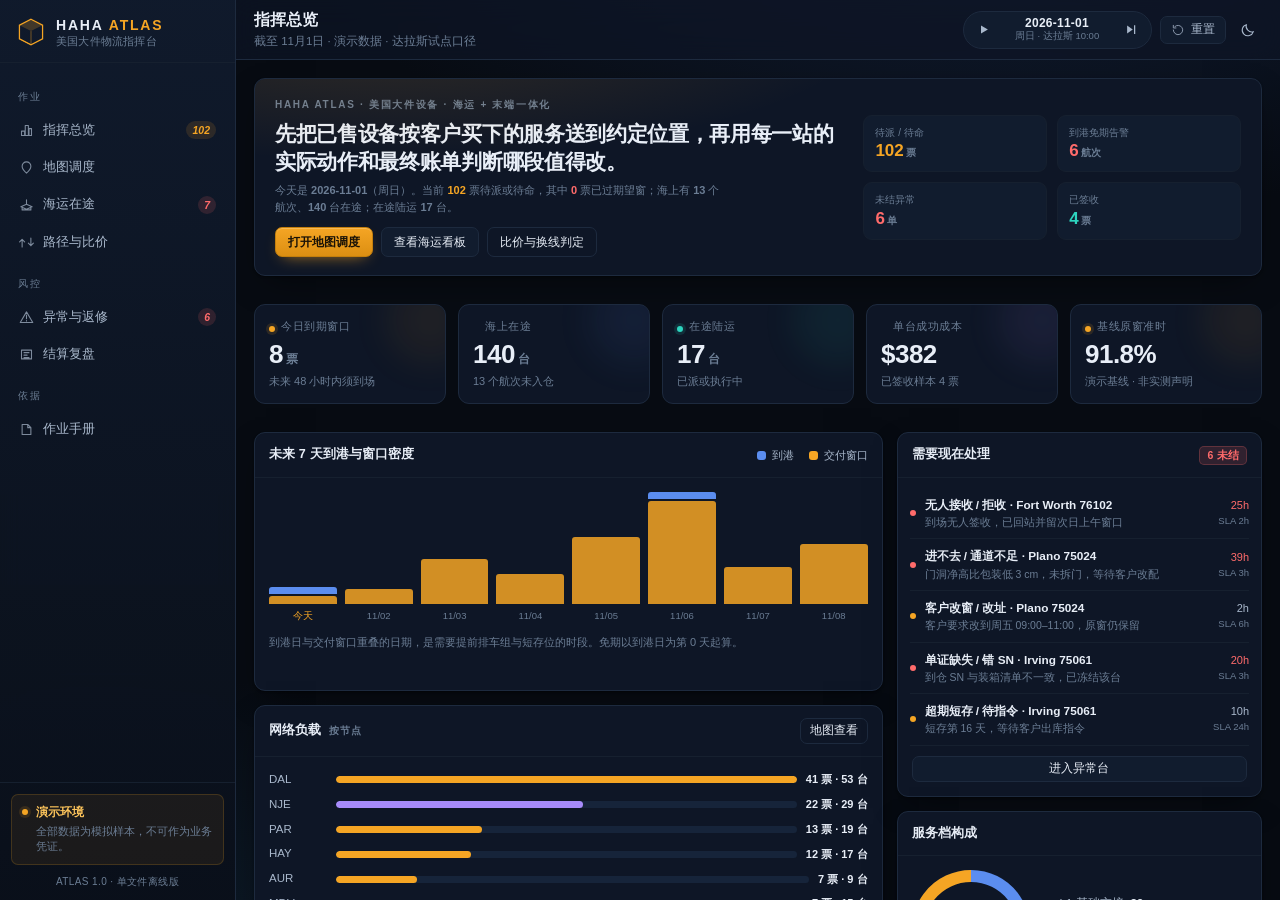
==== standalone.html @ 063ebaa5 "feat: single-file offline build" ====
<!doctype html>
<html lang="zh-CN" data-theme="dark">
<head>
<meta charset="utf-8">
<meta name="viewport" content="width=device-width, initial-scale=1, viewport-fit=cover">
<meta name="color-scheme" content="dark light">
<meta name="theme-color" content="#070b12">
<meta name="description" content="HAHA ATLAS · 美国大件设备物流指挥台：地图调度、海运在途看板、路径比价、异常与结算。演示数据，非生产系统。">
<title>HAHA ATLAS · 美国大件物流指挥台</title>
<link rel="icon" type="image/svg+xml" href="[data-uri]">
<style>
/* ==========================================================================
   HAHA ATLAS · 美国大件物流指挥台
   Design system + layout. Dark control-room default, light "day" variant.
   ========================================================================== */

/* ── tokens ─────────────────────────────────────────────────────────── */
:root{
  --bg:#070b12;
  --bg-grad:radial-gradient(1200px 620px at 78% -18%, #12203a 0%, transparent 62%),
            radial-gradient(900px 520px at 8% 108%, #0d1c2b 0%, transparent 58%);
  --panel:#0e1626;
  --panel-2:#111c2e;
  --panel-3:#16243a;
  --line:#1d2a3e;
  --line-soft:#16202f;
  --txt:#e8eef7;
  --txt-2:#a9b8cc;
  --txt-3:#6b7d94;
  --amber:#f5a524;
  --amber-2:#ffc65c;
  --amber-soft:rgba(245,165,36,.13);
  --teal:#2dd4bf;
  --teal-soft:rgba(45,212,191,.13);
  --blue:#5b8def;
  --blue-soft:rgba(91,141,239,.14);
  --violet:#a78bfa;
  --violet-soft:rgba(167,139,250,.14);
  --red:#ff6b6b;
  --red-soft:rgba(255,107,107,.14);
  --green:#34d399;
  --green-soft:rgba(52,211,153,.13);
  --shadow:0 1px 2px rgba(0,0,0,.35), 0 12px 32px -12px rgba(0,0,0,.55);
  --shadow-lg:0 24px 60px -24px rgba(0,0,0,.7);
  --r-s:7px; --r-m:11px; --r-l:16px;
  --rail-w:236px;
  --top-h:60px;
  --ease:cubic-bezier(.22,.75,.24,1);
  --mono:ui-monospace,"SFMono-Regular","JetBrains Mono",Menlo,Consolas,monospace;
  --sans:-apple-system,BlinkMacSystemFont,"Segoe UI","PingFang SC","Hiragino Sans GB","Microsoft YaHei","Noto Sans SC",sans-serif;
  color-scheme:dark;
}
html[data-theme="light"]{
  --bg:#eef2f7;
  --bg-grad:radial-gradient(1100px 560px at 82% -20%, #dbe7f6 0%, transparent 60%),
            radial-gradient(800px 480px at 0% 108%, #e6eef5 0%, transparent 55%);
  --panel:#ffffff;
  --panel-2:#f7f9fc;
  --panel-3:#eef3f9;
  --line:#d8e1ec;
  --line-soft:#e6ecf4;
  --txt:#0d1a2b;
  --txt-2:#42546c;
  --txt-3:#71839a;
  --amber:#b26a00;
  --amber-2:#8f5500;
  --amber-soft:rgba(178,106,0,.11);
  --teal:#0d8f83;
  --teal-soft:rgba(13,143,131,.11);
  --blue:#2f62c8;
  --blue-soft:rgba(47,98,200,.1);
  --violet:#7a5cd6;
  --violet-soft:rgba(122,92,214,.11);
  --red:#cf3b3b;
  --red-soft:rgba(207,59,59,.1);
  --green:#12805a;
  --green-soft:rgba(18,128,90,.1);
  --shadow:0 1px 2px rgba(16,32,52,.06), 0 10px 24px -14px rgba(16,32,52,.28);
  --shadow-lg:0 24px 56px -24px rgba(16,32,52,.35);
  color-scheme:light;
}

/* ── reset ──────────────────────────────────────────────────────────── */
*,*::before,*::after{box-sizing:border-box}
html,body{height:100%}
body{
  margin:0;font-family:var(--sans);font-size:13px;line-height:1.55;
  color:var(--txt);background:var(--bg);background-image:var(--bg-grad);
  background-attachment:fixed;
  -webkit-font-smoothing:antialiased;text-rendering:optimizeLegibility;
  overflow:hidden;
}
h1,h2,h3,h4,p,figure{margin:0}
button,input,select,textarea{font:inherit;color:inherit}
a{color:var(--blue);text-decoration:none}
a:hover{text-decoration:underline}
svg{display:block}
::selection{background:var(--amber-soft);color:var(--txt)}
:focus-visible{outline:2px solid var(--amber);outline-offset:2px;border-radius:4px}
.num{font-variant-numeric:tabular-nums;font-feature-settings:"tnum" 1}
.mono{font-family:var(--mono)}
button{cursor:pointer;background:none;border:0;padding:0}
[hidden]{display:none !important}

/* scrollbars */
*::-webkit-scrollbar{width:10px;height:10px}
*::-webkit-scrollbar-track{background:transparent}
*::-webkit-scrollbar-thumb{background:#25344b;border-radius:6px;border:3px solid transparent;background-clip:content-box}
*::-webkit-scrollbar-thumb:hover{background:#33465f;background-clip:content-box}
html[data-theme="light"] *::-webkit-scrollbar-thumb{background:#c6d2e1;background-clip:content-box}

/* ── boot ───────────────────────────────────────────────────────────── */
.boot{
  position:fixed;inset:0;z-index:90;display:grid;place-content:center;justify-items:center;gap:18px;
  background:var(--bg);color:var(--amber);transition:opacity .45s var(--ease),visibility .45s;
}
.boot.is-done{opacity:0;visibility:hidden;pointer-events:none}
.boot-mark{animation:breathe 2.4s var(--ease) infinite}
@keyframes breathe{0%,100%{opacity:.55;transform:translateY(0)}50%{opacity:1;transform:translateY(-3px)}}
.boot-txt{text-align:center;display:grid;gap:5px}
.boot-txt b{font-size:15px;letter-spacing:.22em;color:var(--txt)}
.boot-txt span{font-size:12px;color:var(--txt-3)}

/* ── shell ──────────────────────────────────────────────────────────── */
.app{display:grid;grid-template-columns:var(--rail-w) minmax(0,1fr);height:100vh;height:100dvh}

.rail{
  display:flex;flex-direction:column;min-height:0;
  border-right:1px solid var(--line);
  background:linear-gradient(180deg,rgba(17,28,46,.92),rgba(10,16,26,.96));
  backdrop-filter:blur(10px);
}
html[data-theme="light"] .rail{background:linear-gradient(180deg,#fff,#f6f9fc)}
.rail-brand{display:flex;align-items:center;gap:10px;padding:17px 16px 15px;border-bottom:1px solid var(--line-soft)}
.rail-logo{width:30px;height:30px;color:var(--amber);flex:none}
.rail-brandtxt{display:grid;line-height:1.15;min-width:0}
.rail-brandtxt b{font-size:14px;letter-spacing:.13em;font-weight:800}
.rail-brandtxt b span{color:var(--amber);margin-left:5px}
.rail-brandtxt i{font-size:10.5px;font-style:normal;color:var(--txt-3);letter-spacing:.02em;margin-top:2px;white-space:nowrap}

.rail-nav{flex:1;overflow-y:auto;padding:12px 9px;display:flex;flex-direction:column;gap:2px}
.rail-sec{font-size:10px;letter-spacing:.16em;color:var(--txt-3);padding:14px 9px 6px;text-transform:uppercase}
.nav-item{
  display:flex;align-items:center;gap:9px;padding:8px 10px;border-radius:var(--r-s);
  color:var(--txt-2);font-size:12.5px;font-weight:500;position:relative;
  transition:background .16s var(--ease),color .16s var(--ease);
}
.nav-item svg{width:15px;height:15px;flex:none;opacity:.72;transition:opacity .16s}
.nav-item:hover{background:var(--panel-3);color:var(--txt);text-decoration:none}
.nav-item:hover svg{opacity:1}
.nav-item.is-on{background:var(--amber-soft);color:var(--amber)}
.nav-item.is-on svg{opacity:1}
.nav-item.is-on::before{content:"";position:absolute;left:-9px;top:50%;transform:translateY(-50%);width:2px;height:16px;border-radius:2px;background:var(--amber)}
.nav-item .nav-badge{margin-left:auto;font-size:10.5px;font-weight:700;padding:1px 6px;border-radius:99px;background:var(--red-soft);color:var(--red);font-variant-numeric:tabular-nums}
.nav-item .nav-badge[data-tone="amber"]{background:var(--amber-soft);color:var(--amber)}
.nav-item .nav-badge[data-tone="blue"]{background:var(--blue-soft);color:var(--blue)}

.rail-foot{padding:11px;border-top:1px solid var(--line-soft);display:grid;gap:9px}
.rail-note{display:flex;gap:8px;padding:9px 10px;border-radius:var(--r-s);background:rgba(245,165,36,.07);border:1px solid rgba(245,165,36,.18)}
.rail-note b{display:block;font-size:11.5px;color:var(--amber-2)}
.rail-note i{display:block;font-size:10.5px;font-style:normal;color:var(--txt-3);line-height:1.45;margin-top:2px}
.rail-build{font-size:10px;color:var(--txt-3);text-align:center;letter-spacing:.04em}
.dot{width:6px;height:6px;border-radius:50%;flex:none;margin-top:5px}
.dot--amber{background:var(--amber);box-shadow:0 0 0 3px var(--amber-soft)}
.dot--red{background:var(--red);box-shadow:0 0 0 3px var(--red-soft)}
.dot--green{background:var(--green);box-shadow:0 0 0 3px var(--green-soft)}
.dot--teal{background:var(--teal);box-shadow:0 0 0 3px var(--teal-soft)}

.main{display:flex;flex-direction:column;min-width:0;min-height:0}
.topbar{
  height:var(--top-h);flex:none;display:flex;align-items:center;gap:14px;padding:0 18px;
  border-bottom:1px solid var(--line);
  background:color-mix(in srgb, var(--panel) 72%, transparent);
  backdrop-filter:blur(14px);z-index:20;
}
.topbar-title{min-width:0;flex:1}
.topbar-title h1{font-size:15.5px;font-weight:680;letter-spacing:-.01em;white-space:nowrap;overflow:hidden;text-overflow:ellipsis}
.topbar-title p{font-size:11.5px;color:var(--txt-3);margin-top:1px;white-space:nowrap;overflow:hidden;text-overflow:ellipsis}
.topbar-actions{display:flex;align-items:center;gap:8px;flex:none}

.clock{
  display:flex;align-items:center;gap:8px;padding:4px 6px 4px 5px;border-radius:99px;
  border:1px solid var(--line);background:var(--panel-2);
}
.clock-face{display:grid;line-height:1.15;text-align:center;min-width:104px}
.clock-face span{font-size:12px;font-weight:650;font-variant-numeric:tabular-nums;letter-spacing:.02em}
.clock-face small{font-size:9.5px;color:var(--txt-3);font-variant-numeric:tabular-nums}

.icon-btn{
  display:grid;place-items:center;width:28px;height:28px;border-radius:var(--r-s);
  color:var(--txt-2);border:1px solid transparent;transition:.16s var(--ease);
}
.icon-btn:hover{background:var(--panel-3);color:var(--txt);border-color:var(--line)}
.ghost-btn{
  display:inline-flex;align-items:center;gap:6px;height:28px;padding:0 10px;border-radius:var(--r-s);
  border:1px solid var(--line);background:var(--panel-2);color:var(--txt-2);font-size:11.5px;font-weight:550;
  transition:.16s var(--ease);
}
.ghost-btn:hover{color:var(--txt);border-color:var(--txt-3)}
.ghost-btn svg{opacity:.8}

.stage{position:relative;flex:1;min-height:0}
.view{position:absolute;inset:0;overflow-y:auto;overflow-x:hidden;padding:18px 18px 40px;animation:viewIn .32s var(--ease) both}
.view--flush{padding:0;overflow:hidden}
@keyframes viewIn{from{opacity:0;transform:translateY(7px)}to{opacity:1;transform:none}}
.wrap{max-width:1560px;margin:0 auto;display:grid;gap:14px}

/* ── primitives ─────────────────────────────────────────────────────── */
.card{
  background:var(--panel);border:1px solid var(--line);border-radius:var(--r-m);
  box-shadow:var(--shadow);min-width:0;
}
.card-h{display:flex;align-items:center;gap:10px;padding:12px 14px;border-bottom:1px solid var(--line-soft)}
.card-h h3{font-size:12.5px;font-weight:650;letter-spacing:.01em;display:flex;align-items:center;gap:7px;min-width:0}
.card-h h3 .k{font-size:10px;font-weight:700;letter-spacing:.1em;color:var(--txt-3);text-transform:uppercase}
.card-h .sp{flex:1}
.card-b{padding:14px}
.card-b--tight{padding:10px 12px}
.card-b--flush{padding:0}

.eyebrow{font-size:10px;letter-spacing:.17em;text-transform:uppercase;color:var(--txt-3);font-weight:650}
.muted{color:var(--txt-3)}
.sub{color:var(--txt-2)}
.hint{font-size:11px;color:var(--txt-3);line-height:1.55}

.tag{
  display:inline-flex;align-items:center;gap:4px;height:19px;padding:0 7px;border-radius:5px;
  font-size:10.5px;font-weight:600;letter-spacing:.02em;white-space:nowrap;
  border:1px solid transparent;font-variant-numeric:tabular-nums;
}
.tag--amber{background:var(--amber-soft);color:var(--amber);border-color:rgba(245,165,36,.24)}
.tag--teal{background:var(--teal-soft);color:var(--teal);border-color:rgba(45,212,191,.24)}
.tag--blue{background:var(--blue-soft);color:var(--blue);border-color:rgba(91,141,239,.24)}
.tag--violet{background:var(--violet-soft);color:var(--violet);border-color:rgba(167,139,250,.24)}
.tag--red{background:var(--red-soft);color:var(--red);border-color:rgba(255,107,107,.24)}
.tag--green{background:var(--green-soft);color:var(--green);border-color:rgba(52,211,153,.24)}
.tag--plain{background:var(--panel-3);color:var(--txt-2);border-color:var(--line)}

.pill{display:inline-flex;align-items:center;gap:5px;height:24px;padding:0 9px;border-radius:99px;border:1px solid var(--line);background:var(--panel-2);font-size:11px;color:var(--txt-2);transition:.15s var(--ease);white-space:nowrap}
.pill:hover{border-color:var(--txt-3);color:var(--txt)}
.pill.is-on{background:var(--amber-soft);border-color:rgba(245,165,36,.4);color:var(--amber)}
.pill .n{font-size:10px;font-variant-numeric:tabular-nums;opacity:.75}

.btn{
  display:inline-flex;align-items:center;justify-content:center;gap:6px;height:30px;padding:0 12px;
  border-radius:var(--r-s);border:1px solid var(--line);background:var(--panel-2);color:var(--txt);
  font-size:12px;font-weight:560;transition:.16s var(--ease);white-space:nowrap;
}
.btn:hover{border-color:var(--txt-3)}
.btn:active{transform:translateY(1px)}
.btn--prime{background:linear-gradient(180deg,var(--amber),#dc8f12);color:#1a1206;border-color:#c47f0c;font-weight:680;box-shadow:0 1px 0 rgba(255,255,255,.22) inset,0 6px 16px -8px rgba(245,165,36,.8)}
.btn--prime:hover{filter:brightness(1.06)}
.btn--prime:disabled{opacity:.45;filter:grayscale(.4);cursor:not-allowed}
.btn--ghost{background:transparent}
.btn--sm{height:26px;padding:0 9px;font-size:11.5px}
.btn--danger{color:var(--red);border-color:rgba(255,107,107,.34)}
.btn--danger:hover{background:var(--red-soft)}
.btn[aria-pressed="true"]{background:var(--amber-soft);border-color:rgba(245,165,36,.4);color:var(--amber)}

.seg{display:inline-flex;padding:2px;border-radius:8px;background:var(--panel-3);border:1px solid var(--line);gap:2px}
.seg button{padding:4px 10px;border-radius:6px;font-size:11.5px;color:var(--txt-2);font-weight:550;transition:.14s}
.seg button:hover{color:var(--txt)}
.seg button[aria-pressed="true"]{background:var(--panel);color:var(--txt);box-shadow:0 1px 3px rgba(0,0,0,.3)}
html[data-theme="light"] .seg button[aria-pressed="true"]{box-shadow:0 1px 3px rgba(16,32,52,.14)}

.input,.select{
  height:30px;padding:0 10px;border-radius:var(--r-s);border:1px solid var(--line);
  background:var(--panel-2);font-size:12px;color:var(--txt);min-width:0;transition:.15s;
}
.input::placeholder{color:var(--txt-3)}
.input:focus,.select:focus{border-color:var(--amber);outline:none;box-shadow:0 0 0 3px var(--amber-soft)}
.select{appearance:none;padding-right:26px;background-image:linear-gradient(45deg,transparent 50%,var(--txt-3) 50%),linear-gradient(135deg,var(--txt-3) 50%,transparent 50%);background-position:calc(100% - 14px) 13px,calc(100% - 10px) 13px;background-size:4px 4px,4px 4px;background-repeat:no-repeat}
.search{
  position:relative;display:flex;align-items:center;
}
.search svg{position:absolute;left:9px;color:var(--txt-3);pointer-events:none}
.search .input{padding-left:29px;width:100%}

.kv{display:grid;grid-template-columns:auto 1fr;gap:5px 14px;font-size:11.5px}
.kv dt{color:var(--txt-3);white-space:nowrap}
.kv dd{margin:0;color:var(--txt);text-align:right;font-variant-numeric:tabular-nums}

.divide{height:1px;background:var(--line-soft);margin:12px 0}

/* ── tables ─────────────────────────────────────────────────────────── */
.tbl-wrap{overflow:auto;border-radius:0 0 var(--r-m) var(--r-m)}
table.tbl{width:100%;border-collapse:separate;border-spacing:0;font-size:11.8px}
table.tbl th{
  position:sticky;top:0;z-index:2;text-align:left;font-size:10px;font-weight:650;letter-spacing:.1em;
  text-transform:uppercase;color:var(--txt-3);padding:8px 11px;background:var(--panel-2);
  border-bottom:1px solid var(--line);white-space:nowrap;
}
table.tbl td{padding:8px 11px;border-bottom:1px solid var(--line-soft);vertical-align:middle}
table.tbl tbody tr{transition:background .13s}
table.tbl tbody tr:hover{background:var(--panel-2)}
table.tbl tbody tr.is-sel{background:var(--amber-soft)}
table.tbl tbody tr:last-child td{border-bottom:0}
table.tbl td.r,table.tbl th.r{text-align:right}
table.tbl td.c,table.tbl th.c{text-align:center}
table.tbl .num{font-variant-numeric:tabular-nums}
table.tbl tfoot td{padding:9px 11px;border-top:1px solid var(--line);background:var(--panel-2);font-weight:650;font-size:12px}

/* ── stats ──────────────────────────────────────────────────────────── */
.stat-grid{display:grid;grid-template-columns:repeat(auto-fit,minmax(168px,1fr));gap:12px}
.stat{
  position:relative;padding:13px 14px;border-radius:var(--r-m);background:var(--panel);
  border:1px solid var(--line);overflow:hidden;
}
.stat::after{content:"";position:absolute;right:-30px;top:-30px;width:90px;height:90px;border-radius:50%;background:var(--accent,var(--amber-soft));filter:blur(18px);opacity:.55}
.stat .lab{font-size:10.5px;color:var(--txt-3);letter-spacing:.05em;display:flex;align-items:center;gap:6px}
.stat .val{font-size:26px;font-weight:700;letter-spacing:-.02em;line-height:1.15;margin-top:5px;font-variant-numeric:tabular-nums}
.stat .val small{font-size:12px;font-weight:600;color:var(--txt-3);margin-left:3px}
.stat .meta{display:flex;align-items:center;gap:6px;margin-top:4px;font-size:11px;color:var(--txt-3)}
.delta{display:inline-flex;align-items:center;gap:3px;font-weight:650;font-size:11px;font-variant-numeric:tabular-nums}
.delta--up{color:var(--green)}
.delta--down{color:var(--red)}
.delta--flat{color:var(--txt-3)}

/* ── layout helpers ─────────────────────────────────────────────────── */
.grid{display:grid;gap:14px}
.g-2{grid-template-columns:repeat(2,minmax(0,1fr))}
.g-3{grid-template-columns:repeat(3,minmax(0,1fr))}
.g-4{grid-template-columns:repeat(4,minmax(0,1fr))}
.g-23{grid-template-columns:minmax(0,1.72fr) minmax(0,1fr)}
.g-32{grid-template-columns:minmax(0,1fr) minmax(0,1.6fr)}
.row{display:flex;align-items:center;gap:8px;flex-wrap:wrap}
.row--tight{gap:5px}
.sp{flex:1}
.stack{display:grid;gap:10px}

/* ── map shell ──────────────────────────────────────────────────────── */
.map-shell{position:absolute;inset:0;display:grid;grid-template-columns:minmax(0,1fr) 372px;overflow:hidden}
.map-stage{position:relative;min-width:0;background:linear-gradient(180deg,#060a11,#0a1220 60%,#070d16)}
html[data-theme="light"] .map-stage{background:linear-gradient(180deg,#f3f7fc,#e9f0f8)}
.map-svg{position:absolute;inset:0;width:100%;height:100%;display:block;touch-action:none;cursor:grab}
.map-svg.is-panning{cursor:grabbing}
.map-overlay{position:absolute;inset:0;pointer-events:none}
.map-overlay > *{pointer-events:auto}

.map-top{position:absolute;top:12px;left:12px;right:12px;display:flex;flex-direction:column;align-items:flex-start;gap:8px}
.map-top > *{max-width:100%}
.map-panel{
  background:color-mix(in srgb, var(--panel) 92%, transparent);border:1px solid var(--line);
  border-radius:var(--r-m);box-shadow:var(--shadow-lg);backdrop-filter:blur(12px);max-width:100%;
}
.map-filters{padding:7px;display:flex;gap:5px;align-items:center;flex-wrap:wrap;max-width:100%}
.map-legend{
  position:absolute;left:12px;bottom:12px;padding:9px 11px;display:grid;gap:6px;font-size:10.5px;color:var(--txt-2)
}
.map-legend .li{display:flex;align-items:center;gap:7px}
.map-legend .sw{width:9px;height:9px;border-radius:3px;flex:none}
.map-zoom{position:absolute;right:12px;bottom:12px;display:grid;gap:1px;padding:3px}
.map-zoom button{width:30px;height:28px;display:grid;place-items:center;border-radius:5px;color:var(--txt-2);font-size:15px;font-weight:600}
.map-zoom button:hover{background:var(--panel-3);color:var(--txt)}
.map-hint{
  position:absolute;left:50%;bottom:12px;transform:translateX(-50%);font-size:10.5px;color:var(--txt-3);
  background:color-mix(in srgb,var(--panel) 88%,transparent);border:1px solid var(--line-soft);
  padding:4px 10px;border-radius:99px;backdrop-filter:blur(8px);pointer-events:none;white-space:nowrap;
}
.map-scale{position:absolute;right:12px;bottom:96px;font-size:10px;color:var(--txt-3);text-align:center;pointer-events:none}
.map-scale .bar{height:3px;border:1px solid currentColor;border-top:0;margin-top:2px}

/* side dock inside map view */
.dock{
  border-left:1px solid var(--line);background:var(--panel);display:flex;flex-direction:column;min-height:0;
}
.dock-h{padding:11px 13px;border-bottom:1px solid var(--line);display:flex;align-items:center;gap:9px}
.dock-h h2{font-size:13px;font-weight:650}
.dock-tabs{display:flex;gap:2px;padding:7px 9px;border-bottom:1px solid var(--line-soft)}
.dock-tabs button{flex:1;padding:5px 6px;border-radius:6px;font-size:11.5px;color:var(--txt-3);font-weight:550}
.dock-tabs button[aria-pressed="true"]{background:var(--panel-3);color:var(--txt)}
.dock-b{flex:1;overflow-y:auto;padding:11px 13px 20px;display:grid;gap:11px;align-content:start}
.dock-f{padding:9px 13px;border-top:1px solid var(--line);display:flex;gap:7px}

/* ── ocean board ────────────────────────────────────────────────────── */
.ocean-shell{position:absolute;inset:0;display:flex;flex-direction:column;overflow:hidden}
.ocean-bar{flex:none;display:flex;align-items:center;gap:10px;padding:10px 14px;border-bottom:1px solid var(--line);flex-wrap:wrap;background:var(--panel)}
.ocean-kpis{flex:none;display:grid;grid-template-columns:repeat(5,minmax(0,1fr));gap:9px;padding:11px 14px 0}
.ocean-kpi{padding:9px 11px;border-radius:var(--r-s);background:var(--panel-2);border:1px solid var(--line-soft)}
.ocean-kpi .lab{font-size:10px;color:var(--txt-3);letter-spacing:.04em}
.ocean-kpi .v{font-size:18px;font-weight:700;letter-spacing:-.02em;font-variant-numeric:tabular-nums;line-height:1.3}
.ocean-kpi .v small{font-size:10.5px;color:var(--txt-3);font-weight:600;margin-left:2px}

.kanban{flex:1;min-height:0;display:grid;grid-template-columns:repeat(5,minmax(212px,1fr));gap:10px;padding:11px 14px 14px;overflow-x:auto}
.kcol{
  display:flex;flex-direction:column;min-height:0;border-radius:var(--r-m);
  background:var(--panel-2);border:1px solid var(--line-soft);
}
.kcol.is-over{border-color:var(--amber);background:var(--amber-soft)}
.kcol-h{padding:9px 10px 8px;display:flex;align-items:center;gap:7px;border-bottom:1px solid var(--line-soft);position:sticky;top:0;background:var(--panel-2);border-radius:var(--r-m) var(--r-m) 0 0;z-index:1}
.kcol-h b{font-size:11.5px;font-weight:650;letter-spacing:.01em}
.kcol-h .cnt{margin-left:auto;font-size:10.5px;color:var(--txt-3);font-variant-numeric:tabular-nums;background:var(--panel-3);padding:1px 6px;border-radius:99px}
.kcol-h .bar{position:absolute;left:0;top:0;height:2px;border-radius:2px 0 0 0;background:var(--accent,var(--txt-3))}
.kcol-b{flex:1;overflow-y:auto;padding:8px;display:grid;gap:8px;align-content:start;min-height:56px}

.kcard{
  border-radius:9px;background:var(--panel);border:1px solid var(--line);
  padding:9px 10px;display:grid;gap:6px;cursor:grab;position:relative;
  transition:transform .14s var(--ease),border-color .14s,box-shadow .14s;
}
.kcard:hover{border-color:var(--txt-3);transform:translateY(-1px);box-shadow:var(--shadow)}
.kcard.is-drag{opacity:.45}
.kcard.is-sel{border-color:var(--amber);box-shadow:0 0 0 1px var(--amber) inset}
.kcard-top{display:flex;align-items:center;gap:6px}
.kcard-id{font-family:var(--mono);font-size:10.5px;letter-spacing:-.02em;color:var(--txt-2)}
.kcard-top .sp{flex:1}
.kcard-route{display:flex;align-items:center;gap:5px;font-size:11px;color:var(--txt);font-weight:560}
.kcard-route .arrow{color:var(--txt-3);font-size:10px}
.kcard-route .port{background:var(--panel-3);padding:1px 5px;border-radius:4px;font-family:var(--mono);font-size:10px;letter-spacing:.02em}
.kcard-meta{display:flex;align-items:center;gap:8px;font-size:10.5px;color:var(--txt-3);flex-wrap:wrap}
.kcard-meta b{color:var(--txt-2);font-weight:600;font-variant-numeric:tabular-nums}
.docbar{display:flex;gap:2px;margin-top:1px}
.docbar i{height:3px;flex:1;border-radius:2px;background:var(--panel-3)}
.docbar i.on{background:var(--teal)}
.docbar i.miss{background:var(--red);opacity:.8}
.kcard-warn{
  display:flex;align-items:center;gap:5px;font-size:10px;font-weight:600;color:var(--amber);
  background:var(--amber-soft);border-radius:4px;padding:2px 6px;width:max-content;
}
.kcard-warn.crit{color:var(--red);background:var(--red-soft)}
.kempty{padding:16px 8px;text-align:center;font-size:10.5px;color:var(--txt-3);border:1px dashed var(--line);border-radius:8px}

/* arrival gantt */
.gantt{display:grid;gap:2px;font-size:10.5px}
.gantt-row{display:grid;grid-template-columns:112px 1fr;align-items:center;gap:8px}
.gantt-track{position:relative;height:17px;background:var(--panel-2);border-radius:4px;overflow:hidden}
.gantt-bar{position:absolute;top:3px;height:11px;border-radius:3px;background:var(--blue);opacity:.85}
.gantt-bar.warn{background:var(--amber)}
.gantt-bar.crit{background:var(--red)}
.gantt-axis{display:grid;grid-template-columns:112px 1fr;gap:8px}
.gantt-ticks{position:relative;height:15px;font-size:9.5px;color:var(--txt-3)}
.gantt-ticks span{position:absolute;transform:translateX(-50%);white-space:nowrap}
.gantt-now{position:absolute;top:0;bottom:0;width:1px;background:var(--amber);opacity:.75;z-index:2}

/* ── drawer / detail ────────────────────────────────────────────────── */
.drawer{
  position:fixed;top:0;right:0;bottom:0;width:min(468px,94vw);z-index:60;
  background:var(--panel);border-left:1px solid var(--line);box-shadow:var(--shadow-lg);
  display:flex;flex-direction:column;transform:translateX(100%);transition:transform .3s var(--ease);
}
.drawer.is-open{transform:none}
.drawer::before{content:"";position:fixed;inset:0;right:min(468px,94vw);background:rgba(0,0,0,.42);opacity:0;transition:opacity .3s;pointer-events:none}
.drawer.is-open::before{opacity:1;pointer-events:auto}
.drawer-h{padding:13px 15px;border-bottom:1px solid var(--line);display:flex;align-items:flex-start;gap:10px}
.drawer-h h2{font-size:14px;font-weight:680;letter-spacing:-.01em}
.drawer-h p{font-size:11px;color:var(--txt-3);margin-top:2px}
.drawer-b{flex:1;overflow-y:auto;padding:14px 15px 24px;display:grid;gap:14px}
.drawer-f{padding:10px 15px;border-top:1px solid var(--line);display:flex;gap:8px;background:var(--panel-2)}
.sec-t{font-size:10px;letter-spacing:.13em;text-transform:uppercase;color:var(--txt-3);font-weight:650;margin-bottom:7px;display:flex;align-items:center;gap:6px}
.sec-t .sp{flex:1}

/* timeline */
.tl{display:grid;gap:0;position:relative;padding-left:15px}
.tl::before{content:"";position:absolute;left:5px;top:6px;bottom:8px;width:1px;background:var(--line)}
.tl-i{position:relative;padding:0 0 13px 0}
.tl-i:last-child{padding-bottom:0}
.tl-i::before{content:"";position:absolute;left:-13px;top:4px;width:7px;height:7px;border-radius:50%;background:var(--panel);border:1.5px solid var(--line)}
.tl-i.done::before{background:var(--teal);border-color:var(--teal)}
.tl-i.now::before{background:var(--amber);border-color:var(--amber);box-shadow:0 0 0 3px var(--amber-soft)}
.tl-i .t{display:flex;align-items:baseline;gap:7px;font-size:11.5px}
.tl-i .t b{font-weight:620}
.tl-i .t .d{margin-left:auto;font-size:10.5px;color:var(--txt-3);font-variant-numeric:tabular-nums}
.tl-i .d2{font-size:11px;color:var(--txt-3);margin-top:2px;line-height:1.5}

/* checklist */
.chk{display:grid;gap:5px}
.chk-i{display:flex;align-items:center;gap:8px;padding:6px 8px;border-radius:6px;background:var(--panel-2);border:1px solid var(--line-soft);font-size:11.5px}
.chk-i .bx{width:14px;height:14px;border-radius:4px;border:1.5px solid var(--line);display:grid;place-items:center;flex:none;font-size:9px;color:transparent}
.chk-i.on .bx{background:var(--teal);border-color:var(--teal);color:#04231f}
.chk-i.miss{border-color:rgba(255,107,107,.3);background:var(--red-soft)}
.chk-i.miss .bx{border-color:var(--red)}
.chk-i .lbl{flex:1;min-width:0;overflow:hidden;text-overflow:ellipsis;white-space:nowrap}
.chk-i .dt{font-size:10px;color:var(--txt-3);font-variant-numeric:tabular-nums}

/* ── misc ───────────────────────────────────────────────────────────── */
.toasts{position:fixed;left:50%;bottom:22px;transform:translateX(-50%);z-index:80;display:grid;gap:8px;justify-items:center;pointer-events:none}
.toast{
  display:flex;align-items:center;gap:9px;padding:8px 14px;border-radius:99px;
  background:var(--panel-3);border:1px solid var(--line);box-shadow:var(--shadow-lg);
  font-size:12px;font-weight:550;animation:toastIn .3s var(--ease) both;max-width:min(560px,92vw);
}
.toast.out{animation:toastOut .3s var(--ease) forwards}
.toast .dot{width:6px;height:6px;margin-top:0}
@keyframes toastIn{from{opacity:0;transform:translateY(12px) scale(.97)}to{opacity:1;transform:none}}
@keyframes toastOut{to{opacity:0;transform:translateY(8px) scale(.98)}}

.tip{
  position:fixed;z-index:75;pointer-events:none;padding:6px 9px;border-radius:6px;
  background:var(--panel-3);border:1px solid var(--line);box-shadow:var(--shadow);
  font-size:11px;color:var(--txt);max-width:260px;line-height:1.45;
}
.tip b{color:var(--amber)}

.progress{height:4px;border-radius:99px;background:var(--panel-3);overflow:hidden}
.progress i{display:block;height:100%;border-radius:99px;background:linear-gradient(90deg,var(--teal),#7ee8d8)}

.legend-row{display:flex;align-items:center;gap:6px;font-size:11px;color:var(--txt-2)}
.sw{width:9px;height:9px;border-radius:3px;flex:none}

.empty{
  display:grid;place-items:center;gap:7px;padding:30px 14px;text-align:center;
  color:var(--txt-3);font-size:12px;border:1px dashed var(--line);border-radius:var(--r-m);
}
.empty b{color:var(--txt-2);font-size:12.5px}

/* map svg element styles */
.map-stage::before{
  content:"";position:absolute;inset:0;pointer-events:none;
  background:radial-gradient(720px 460px at 46% 48%, rgba(52,120,180,.13), transparent 68%),
             radial-gradient(420px 300px at 82% 78%, rgba(245,165,36,.06), transparent 70%);
}
html[data-theme="light"] .map-stage::before{
  background:radial-gradient(720px 460px at 46% 48%, rgba(91,141,239,.10), transparent 68%);
}
.mp-land{fill:#111f33;stroke:#2a435f;stroke-width:.8;vector-effect:non-scaling-stroke;transition:fill .2s}
html[data-theme="light"] .mp-land{fill:#fbfcfe;stroke:#b9cade}
.mp-state-label{fill:#4c6480;font-size:5.6px;font-weight:600;letter-spacing:.06em;pointer-events:none;text-anchor:middle}
html[data-theme="light"] .mp-state-label{fill:#8fa3ba}
.mp-road{fill:none;stroke-linecap:round;stroke-linejoin:round}
.mp-road--other{stroke:#1c2f47;stroke-width:.5}
.mp-road--us{stroke:#26405e;stroke-width:.7}
.mp-road--inter{stroke:#32547c;stroke-width:1.15}
html[data-theme="light"] .mp-road--other{stroke:#e4ebf4}
html[data-theme="light"] .mp-road--us{stroke:#cfdcea}
html[data-theme="light"] .mp-road--inter{stroke:#adc1d6}
.mp-lane{fill:none;stroke:#2dd4bf;stroke-width:1.1;stroke-dasharray:5 5;opacity:.5;animation:dashMove 26s linear infinite}
@keyframes dashMove{to{stroke-dashoffset:-160}}
.mp-lane-glow{fill:none;stroke:#2dd4bf;stroke-width:4;opacity:.08}
.mp-route{fill:none;stroke:#f5a524;stroke-width:1.8;stroke-linecap:round;stroke-linejoin:round}
.mp-route-halo{fill:none;stroke:#f5a524;stroke-width:6;opacity:.14;stroke-linecap:round}
.mp-node{cursor:pointer}
.mp-node .ring{fill:none;stroke-width:1.2;opacity:.45}
.mp-node .core{stroke:#070b12;stroke-width:1.2}
.mp-node:hover .core{filter:brightness(1.25)}
.mp-pin{cursor:pointer;transition:transform .16s var(--ease)}
.mp-pin circle.hit{fill:transparent}
.mp-pin.is-sel .dot{stroke:#fff;stroke-width:1.6}
.mp-pin:hover .dot{stroke:#fff;stroke-width:1.2}
.mp-pin .lbl{font-size:6.4px;font-weight:600;fill:var(--txt-2);pointer-events:none;text-anchor:middle}
.mp-ringzone{fill:var(--teal);fill-opacity:.055;stroke:var(--teal);stroke-opacity:.22;stroke-width:.7;stroke-dasharray:3 3;pointer-events:none}
.mp-cover{fill:none;stroke:#5b8def;stroke-width:.8;stroke-dasharray:2 4;opacity:.35;pointer-events:none}
.mp-truck{filter:drop-shadow(0 0 4px rgba(245,165,36,.8))}
.mp-grat{fill:none;stroke:#ffffff;stroke-opacity:.028;stroke-width:.5;pointer-events:none}
html[data-theme="light"] .mp-grat{stroke:#0d1a2b;stroke-opacity:.05}

/* ── responsive ─────────────────────────────────────────────────────── */
.only-mobile{display:none}
@media (max-width:1180px){
  :root{--rail-w:64px}
  .rail-brandtxt,.rail-sec,.nav-item span,.rail-note,.rail-build{display:none}
  .rail-brand{justify-content:center;padding:16px 8px}
  .nav-item{justify-content:center;padding:10px 0}
  .nav-item .nav-badge{position:absolute;top:5px;right:6px;padding:0 4px;font-size:9px}
  .map-shell{grid-template-columns:minmax(0,1fr) 330px}
  .ocean-kpis{grid-template-columns:repeat(3,minmax(0,1fr))}
  .g-4{grid-template-columns:repeat(2,minmax(0,1fr))}
}
@media (max-width:900px){
  .only-mobile{display:grid}
  :root{--rail-w:0px}
  .app{grid-template-columns:1fr}
  .rail{position:fixed;inset:0 auto 0 0;width:238px;z-index:70;transform:translateX(-100%);transition:transform .3s var(--ease)}
  .rail.is-open{transform:none}
  .rail-brandtxt,.rail-sec,.nav-item span,.rail-note,.rail-build{display:block}
  .nav-item{justify-content:flex-start;padding:8px 10px}
  .rail-brand{justify-content:flex-start;padding:17px 16px 15px}
  .map-shell{grid-template-columns:1fr;grid-template-rows:minmax(280px,1fr) minmax(0,auto)}
  .dock{max-height:50vh;border-left:0;border-top:1px solid var(--line);min-width:0}
  .map-legend{display:none}
  .map-hint{display:none}
  .g-2,.g-3,.g-23,.g-32,.g-4{grid-template-columns:1fr}
  .ocean-kpis{grid-template-columns:repeat(2,minmax(0,1fr))}
  .kanban{grid-template-columns:repeat(5,minmax(78vw,1fr))}
  .view{padding:12px 12px 30px}
  .clock-face{min-width:88px}
  .ghost-btn span{display:none}
  .topbar{padding:0 12px;gap:8px}
}
@media (max-width:560px){
  .stat-grid{grid-template-columns:repeat(2,minmax(0,1fr))}
  .stat .val{font-size:21px}
  .map-top{top:8px;left:8px;right:8px}
  .clock{display:none}
  .map-zoom{bottom:8px;right:8px}
  .ocean-bar .search{width:100% !important;margin-left:0}
}

/* ── print ──────────────────────────────────────────────────────────── */
@media print{
  body{overflow:visible;background:#fff;color:#000}
  .rail,.topbar,.map-zoom,.map-top,.toasts,.dock-f{display:none !important}
  .app{display:block;height:auto}
  .view{position:static;overflow:visible;padding:0}
  .card{box-shadow:none;break-inside:avoid}
  @page{size:A4 landscape;margin:10mm}
}
@media (prefers-reduced-motion:reduce){
  *,*::before,*::after{animation-duration:.001ms !important;animation-iteration-count:1 !important;transition-duration:.001ms !important}
}

</style>
</head>
<body>
<!-- ── boot veil ─────────────────────────────────────────────────────── -->
<div id="boot" class="boot" role="status" aria-live="polite">
  <div class="boot-mark">
    <svg viewBox="0 0 48 48" width="44" height="44" aria-hidden="true"><path d="M24 3.5 42.5 13v22L24 44.5 5.5 35V13Z" fill="none" stroke="currentColor" stroke-width="1.6"/><path d="M24 3.5 42.5 13 24 22.5 5.5 13Z" fill="currentColor" opacity=".18"/><path d="M24 22.5v22M5.5 13v22L24 44.5" fill="none" stroke="currentColor" stroke-width="1.2" opacity=".55"/></svg>
  </div>
  <div class="boot-txt"><b>HAHA ATLAS</b><span>正在装配路网与在途数据…</span></div>
</div>

<!-- ── shell ─────────────────────────────────────────────────────────── -->
<div class="app" id="app" hidden>
  <aside class="rail" id="rail" aria-label="主导航">
    <div class="rail-brand">
      <svg class="rail-logo" viewBox="0 0 48 48" aria-hidden="true"><path d="M24 3.5 42.5 13v22L24 44.5 5.5 35V13Z" fill="none" stroke="currentColor" stroke-width="2"/><path d="M24 3.5 42.5 13 24 22.5 5.5 13Z" fill="currentColor" opacity=".22"/><path d="M24 22.5v22M5.5 13v22L24 44.5" fill="none" stroke="currentColor" stroke-width="1.4" opacity=".5"/></svg>
      <div class="rail-brandtxt"><b>HAHA<span>ATLAS</span></b><i>美国大件物流指挥台</i></div>
    </div>
    <nav class="rail-nav" id="railNav"></nav>
    <div class="rail-foot">
      <div class="rail-note">
        <span class="dot dot--amber"></span>
        <div><b>演示环境</b><i>全部数据为模拟样本，不可作为业务凭证。</i></div>
      </div>
      <div class="rail-build" id="railBuild">ATLAS 1.0 · 单文件离线版</div>
    </div>
  </aside>

  <div class="main">
    <header class="topbar">
      <button class="icon-btn only-mobile" id="btnRail" aria-label="打开导航">
        <svg viewBox="0 0 24 24" width="18" height="18"><path d="M3 6h18M3 12h18M3 18h18" stroke="currentColor" stroke-width="1.8" fill="none" stroke-linecap="round"/></svg>
      </button>
      <div class="topbar-title">
        <h1 id="viewTitle">指挥总览</h1>
        <p id="viewSub">今日态势与网络负载</p>
      </div>
      <div class="topbar-actions">
        <div class="clock" title="推演时钟：所有时效、免期与窗口按此日期计算">
          <button class="icon-btn" id="btnPlay" aria-label="播放推演" aria-pressed="false">
            <svg viewBox="0 0 24 24" width="15" height="15" class="ico-play"><path d="M8 5.5v13l11-6.5Z" fill="currentColor"/></svg>
            <svg viewBox="0 0 24 24" width="15" height="15" class="ico-pause" hidden><path d="M7 5h4v14H7zM13 5h4v14h-4z" fill="currentColor"/></svg>
          </button>
          <div class="clock-face">
            <span id="clockDate">2026-11-01</span>
            <small id="clockDay">周日 · 达拉斯 10:00</small>
          </div>
          <button class="icon-btn" id="btnAdvance" aria-label="推进一天">
            <svg viewBox="0 0 24 24" width="15" height="15"><path d="M5 5.5v13l9-6.5Z" fill="currentColor"/><path d="M17 5v14" stroke="currentColor" stroke-width="2"/></svg>
          </button>
        </div>
        <button class="ghost-btn" id="btnReset" title="恢复初始演示数据">
          <svg viewBox="0 0 24 24" width="14" height="14"><path d="M4 12a8 8 0 1 0 2.6-5.9M4 4v4.5h4.5" fill="none" stroke="currentColor" stroke-width="1.7" stroke-linecap="round"/></svg>
          <span>重置</span>
        </button>
        <button class="icon-btn" id="btnTheme" aria-label="切换明暗主题">
          <svg viewBox="0 0 24 24" width="16" height="16" class="ico-moon"><path d="M20 14.5A8.5 8.5 0 0 1 9.5 4 8.5 8.5 0 1 0 20 14.5Z" fill="none" stroke="currentColor" stroke-width="1.6"/></svg>
          <svg viewBox="0 0 24 24" width="16" height="16" class="ico-sun" hidden><circle cx="12" cy="12" r="4.2" fill="none" stroke="currentColor" stroke-width="1.6"/><path d="M12 2.4v2.4M12 19.2v2.4M2.4 12h2.4M19.2 12h2.4M5.2 5.2l1.7 1.7M17.1 17.1l1.7 1.7M18.8 5.2l-1.7 1.7M6.9 17.1l-1.7 1.7" stroke="currentColor" stroke-width="1.6" stroke-linecap="round"/></svg>
        </button>
      </div>
    </header>

    <main class="stage" id="stage">
      <section class="view" data-view="overview" hidden></section>
      <section class="view view--flush" data-view="map" hidden></section>
      <section class="view view--flush" data-view="ocean" hidden></section>
      <section class="view" data-view="routing" hidden></section>
      <section class="view" data-view="ops" hidden></section>
      <section class="view" data-view="settlement" hidden></section>
      <section class="view" data-view="runbook" hidden></section>
    </main>
  </div>
</div>

<div id="drawer" class="drawer" hidden aria-hidden="true"></div>
<div id="toasts" class="toasts" role="status" aria-live="polite"></div>
<div id="tip" class="tip" hidden></div>

<noscript><div style="padding:48px;font:15px/1.7 system-ui;color:#ddd;background:#0b1220">
  本指挥台需要启用 JavaScript。请在浏览器设置中允许脚本后刷新页面。
</div></noscript>

<script>/* assets/geo/geo.js */
window.ATLAS_GEO={"vb":[0,0,1000.0,624.7],"proj":{"scale":0.00021453897792184668,"minx":-2352649.1743548196,"maxy":1560717.5788787305,"pad":6.0,"lat1":29.5,"lat2":45.5,"lat0":37.5,"lon0":-96.0},"states":[{"a":"AL","n":"Alabama","d":"M678.1 393.5 712.0 390.5 725.9 440.3 729.0 446.7 731.6 450.3 731.0 452.7 733.4 453.9 730.4 457.3 730.9 460.3 729.6 464.5 732.4 471.5 731.7 477.9 734.6 484.2 681.9 489.7 681.6 492.9 686.5 497.1 686.1 501.0 687.9 502.9 685.1 506.7 682.4 507.7 676.9 504.2 675.8 498.4 674.2 497.9 672.7 502.5 672.4 506.8 667.0 506.1 662.5 469.7 664.0 397.3 661.8 395.0 678.1 393.5Z","x":698.2,"y":449.1},{"a":"AZ","n":"Arizona","d":"M265.1 336.0 246.4 471.1 205.6 465.0 136.3 424.2 139.2 419.3 143.2 419.2 144.7 417.3 144.5 412.7 141.8 412.0 142.3 403.0 146.9 400.4 148.1 397.0 148.5 391.3 151.6 387.7 155.0 386.7 157.9 384.1 154.8 380.0 153.4 373.2 151.0 368.7 151.6 365.7 153.4 362.7 153.8 358.3 153.2 353.4 154.8 339.3 161.9 339.8 163.6 343.1 165.5 343.3 168.2 339.7 171.8 320.6 265.1 336.0Z","x":200.7,"y":395.9},{"a":"AR","n":"Arkansas","d":"M539.8 364.7 621.9 361.6 623.8 366.1 618.3 373.9 630.7 373.1 630.3 377.6 627.6 379.1 627.2 382.8 623.9 387.0 624.5 392.8 622.9 397.1 621.0 397.9 622.3 399.9 619.3 402.0 618.2 406.1 616.2 407.3 616.8 412.0 613.4 413.5 613.6 415.1 609.7 419.3 611.0 421.8 607.7 425.8 604.9 433.4 608.6 436.4 606.9 438.4 608.3 443.4 606.9 446.7 549.7 448.4 549.4 435.6 546.6 434.6 542.7 435.9 540.6 433.7 541.0 391.3 537.0 364.7 539.8 364.7Z","x":583.9,"y":405.0},{"a":"CA","n":"California","d":"M37.4 164.0 92.2 179.4 74.2 249.3 151.6 365.7 151.0 368.7 153.4 373.2 154.8 380.0 157.9 384.1 155.0 386.7 151.6 387.7 148.5 391.3 148.1 397.0 146.9 400.4 142.3 403.0 141.8 412.0 144.5 412.7 144.7 417.3 143.2 419.2 139.2 419.3 91.2 413.5 89.6 409.9 90.6 405.0 90.4 398.9 88.6 394.2 83.9 387.1 77.4 380.1 75.6 381.1 72.9 379.5 73.9 377.3 71.7 371.8 66.9 371.7 59.9 366.3 59.4 363.2 55.0 358.4 48.9 357.0 44.3 354.2 37.9 353.2 35.4 349.2 37.8 342.9 37.0 341.6 38.9 337.2 34.9 332.5 36.0 327.7 34.2 326.9 32.2 322.0 30.3 320.6 30.1 317.8 25.7 306.3 23.1 302.5 24.5 294.8 25.7 295.9 28.3 291.8 26.8 287.0 23.5 286.6 20.4 281.7 19.7 278.4 20.8 275.7 19.8 271.4 21.5 265.3 24.9 266.3 25.9 257.4 24.2 257.8 22.7 261.9 18.9 261.8 15.6 257.4 16.5 251.8 15.0 246.7 12.2 242.9 7.8 231.8 9.1 230.3 9.1 221.9 11.4 217.9 11.8 211.0 9.3 203.3 6.0 198.4 6.4 194.0 13.9 185.3 15.7 182.1 15.7 179.2 19.4 172.7 19.9 166.0 18.5 163.9 20.8 159.1 37.4 164.0Z","x":82.0,"y":289.2},{"a":"CO","n":"Colorado","d":"M298.2 243.0 337.1 247.6 402.6 252.9 396.7 349.4 353.4 346.1 305.9 341.3 265.1 336.0 278.2 240.5 298.2 243.0Z","x":333.9,"y":295.0},{"a":"CT","n":"Connecticut","d":"M911.0 182.9 932.5 177.9 936.2 192.0 935.7 194.5 934.1 194.5 927.0 198.2 917.9 199.9 914.8 204.1 910.8 206.1 906.5 210.0 904.7 207.6 908.3 204.0 906.6 202.4 903.5 184.5 911.0 182.9Z","x":919.8,"y":193.9},{"a":"DE","n":"Delaware","d":"M882.0 244.9 879.5 250.0 880.7 253.7 884.1 256.6 886.1 262.3 891.2 267.5 893.1 267.3 895.7 275.3 883.9 277.6 875.8 248.3 878.3 245.0 882.0 244.9Z","x":885.8,"y":261.2},{"a":"DC","n":"District of Columbia","d":"M857.1 270.1 859.8 272.0 857.9 274.9 855.9 271.9 857.1 270.1Z","x":857.9,"y":272.5},{"a":"FL","n":"Florida","d":"M724.7 485.4 734.6 484.2 738.2 490.8 792.5 487.0 794.3 491.9 796.7 491.5 796.9 486.5 795.5 482.2 797.1 480.1 802.0 481.4 807.7 481.4 810.5 491.5 814.9 502.6 823.2 516.8 835.0 531.4 833.8 532.8 835.5 540.2 840.8 547.9 851.9 568.7 853.6 593.8 851.7 594.5 850.5 600.9 851.6 602.7 848.2 607.7 846.3 607.0 842.6 609.4 835.9 611.5 833.5 609.4 833.9 605.7 827.4 596.1 823.4 594.7 820.3 596.7 816.9 591.3 815.5 586.6 810.2 582.0 808.7 578.7 808.6 573.6 806.1 573.1 807.1 575.9 805.0 577.0 796.4 565.3 793.3 562.4 798.3 552.1 794.2 553.2 791.9 556.6 788.5 552.3 790.3 538.9 789.5 528.1 786.6 525.8 785.3 522.4 781.3 522.2 775.9 517.1 771.8 515.3 771.1 511.8 768.4 510.9 765.7 507.3 757.2 503.1 750.5 505.1 751.3 508.7 749.0 508.3 740.9 513.8 731.9 515.9 731.8 513.3 729.4 510.4 717.9 504.5 710.0 502.3 703.1 502.2 685.1 506.7 687.9 502.9 686.1 501.0 686.5 497.1 681.6 492.9 681.9 489.7 724.7 485.4Z","x":767.6,"y":545.8},{"a":"GA","n":"Georgia","d":"M760.0 384.1 756.6 389.8 756.6 392.3 763.8 396.5 765.7 395.9 774.2 407.9 779.1 410.2 782.4 414.3 788.2 417.5 788.4 420.3 792.5 424.2 798.3 427.0 800.2 430.8 801.2 435.8 804.2 437.1 808.3 442.9 809.1 446.9 814.0 448.3 810.3 457.1 810.1 461.4 808.6 465.4 809.0 469.2 807.0 471.2 807.7 481.4 802.0 481.4 797.1 480.1 795.5 482.2 796.9 486.5 796.7 491.5 794.3 491.9 792.5 487.0 738.2 490.8 731.7 477.9 732.4 471.5 729.6 464.5 730.9 460.3 730.4 457.3 733.4 453.9 731.0 452.7 731.6 450.3 729.0 446.7 725.9 440.3 712.0 390.5 760.0 384.1Z","x":763.0,"y":438.0},{"a":"ID","n":"Idaho","d":"M195.0 31.9 190.0 55.6 193.7 63.2 192.4 69.5 194.9 73.0 197.9 74.7 197.9 76.4 202.6 83.9 202.8 86.6 206.6 89.8 206.4 91.4 211.2 92.2 207.1 100.5 205.6 105.9 206.6 109.8 203.2 111.8 203.8 114.4 202.5 116.9 205.5 120.0 210.2 117.6 212.3 115.3 214.9 118.2 214.0 120.0 214.8 124.8 216.6 130.1 218.3 132.1 217.4 136.6 218.9 138.9 222.4 139.8 223.2 147.8 224.9 149.5 227.0 147.6 232.2 148.6 236.4 147.2 238.5 148.8 242.6 148.4 243.2 149.9 246.8 149.5 251.4 145.2 253.4 149.8 256.0 152.8 246.7 211.4 194.7 202.4 143.2 191.6 152.8 148.7 156.8 141.5 155.8 139.3 152.7 138.2 152.3 134.7 157.5 127.1 159.4 126.8 161.9 123.7 162.1 121.5 164.6 119.1 166.5 115.2 171.4 109.0 170.8 105.6 167.3 103.1 166.0 98.6 166.8 94.5 165.6 90.0 179.8 28.6 195.0 31.9Z","x":199.6,"y":120.0},{"a":"IL","n":"Illinois","d":"M604.4 217.5 654.0 214.3 653.8 219.0 657.0 224.1 660.5 232.7 665.5 289.3 663.9 293.8 666.6 298.8 667.3 302.9 665.3 306.6 665.0 309.8 662.1 315.2 660.0 315.8 660.8 318.8 659.4 320.1 658.8 325.8 659.5 327.4 657.4 331.0 659.5 335.1 652.0 337.9 651.4 340.5 653.4 343.5 651.2 345.7 644.0 342.5 641.9 342.9 639.3 347.3 640.4 348.6 637.3 348.5 632.6 342.0 634.1 340.3 632.2 335.8 632.0 332.1 625.6 327.4 623.6 328.0 621.4 325.0 615.6 320.4 615.4 316.6 618.2 310.2 617.6 308.0 619.2 305.0 616.5 303.5 612.4 302.6 610.4 305.0 608.9 303.6 607.3 295.8 600.9 291.0 595.0 285.1 592.3 277.8 591.9 272.9 593.3 269.4 593.4 265.1 598.3 262.2 598.6 258.5 600.8 256.0 600.9 251.7 597.8 248.5 598.7 244.2 605.6 242.6 610.9 239.3 611.3 235.6 613.5 233.8 613.9 229.2 613.2 226.2 609.2 224.1 608.5 221.6 604.4 217.5Z","x":629.6,"y":281.5},{"a":"IN","n":"Indiana","d":"M687.4 228.9 708.2 226.5 715.5 290.1 714.2 291.3 716.5 297.7 713.3 298.2 710.2 300.8 705.3 300.3 706.1 305.0 703.2 307.3 702.3 310.5 699.2 312.0 698.1 318.2 696.1 320.0 691.7 318.2 690.7 315.6 687.0 319.0 687.6 321.6 683.5 322.9 682.0 320.7 677.6 323.5 676.3 326.1 671.3 323.0 668.9 324.0 667.1 322.5 665.7 324.3 661.1 325.0 659.5 327.4 658.8 325.8 659.4 320.1 660.8 318.8 660.0 315.8 662.1 315.2 665.0 309.8 665.3 306.6 667.3 302.9 666.6 298.8 663.9 293.8 665.5 289.3 660.5 232.7 662.4 234.1 667.8 233.6 672.8 230.3 687.4 228.9Z","x":687.7,"y":276.9},{"a":"IA","n":"Iowa","d":"M590.6 194.4 593.2 194.2 593.6 197.8 596.2 200.0 594.3 203.0 595.2 208.4 596.7 212.1 603.0 214.5 604.4 217.5 608.5 221.6 609.2 224.1 613.2 226.2 613.9 229.2 613.5 233.8 611.3 235.6 610.9 239.3 605.6 242.6 598.7 244.2 597.8 248.5 600.9 251.7 600.8 256.0 598.6 258.5 598.3 262.2 593.4 265.1 593.3 269.4 591.3 268.7 587.5 264.0 560.0 265.8 514.9 266.4 512.9 263.2 513.8 257.0 512.1 251.6 512.2 245.6 509.0 243.4 508.6 240.1 509.6 237.3 508.5 233.0 506.1 231.4 502.9 220.6 499.7 215.4 501.3 211.8 501.9 207.1 503.2 205.4 501.0 203.0 501.6 198.8 500.7 196.8 590.6 194.4Z","x":556.8,"y":231.8},{"a":"KS","n":"Kansas","d":"M403.7 277.2 523.3 280.5 525.1 282.7 531.0 284.5 527.0 291.5 529.3 293.9 532.3 299.5 536.2 300.7 536.9 352.7 433.5 351.2 396.7 349.4 401.1 277.0 403.7 277.2Z","x":466.8,"y":314.9},{"a":"KY","n":"Kentucky","d":"M733.2 296.0 737.7 298.8 740.4 296.7 747.6 297.6 749.3 295.0 751.8 293.8 753.1 297.8 755.3 298.1 758.3 301.1 758.8 308.3 761.7 312.6 765.1 315.7 766.4 318.3 770.4 320.5 772.9 320.6 766.7 328.0 760.4 332.5 760.6 334.3 758.1 336.3 758.2 338.4 754.7 339.8 753.8 342.6 743.9 347.8 689.0 352.4 665.2 355.1 661.0 354.4 661.7 358.7 635.8 360.7 636.6 357.6 639.5 358.5 640.4 348.6 639.3 347.3 641.9 342.9 644.0 342.5 651.2 345.7 653.4 343.5 651.4 340.5 652.0 337.9 659.5 335.1 657.4 331.0 661.1 325.0 665.7 324.3 667.1 322.5 668.9 324.0 671.3 323.0 676.3 326.1 677.6 323.5 682.0 320.7 683.5 322.9 687.6 321.6 687.0 319.0 690.7 315.6 691.7 318.2 696.1 320.0 698.1 318.2 699.2 312.0 702.3 310.5 703.2 307.3 706.1 305.0 705.3 300.3 710.2 300.8 713.3 298.2 716.5 297.7 714.2 291.3 715.5 290.1 722.5 289.3 726.8 293.8 727.4 295.9 733.2 296.0Z","x":704.3,"y":325.0},{"a":"LA","n":"Louisiana","d":"M558.3 448.2 606.9 446.7 608.9 449.4 607.5 450.5 607.6 455.4 610.7 458.3 611.5 465.3 609.4 471.0 604.8 474.6 603.8 480.1 601.8 479.6 601.9 488.4 599.5 488.8 601.1 493.5 599.8 495.2 638.3 493.1 636.8 501.1 640.5 506.1 641.5 509.9 644.2 512.3 638.3 515.9 638.0 518.3 643.1 519.6 645.0 515.6 649.5 519.1 649.4 522.1 647.0 523.6 642.3 522.8 643.0 524.9 641.6 528.4 645.8 531.2 652.2 531.6 654.8 535.0 656.6 535.4 653.6 539.7 649.9 539.1 646.5 535.2 638.7 533.5 638.5 529.4 634.8 531.0 635.3 534.4 633.7 537.6 631.0 538.3 628.8 534.9 624.0 535.0 622.5 538.8 619.3 540.0 615.8 538.0 613.0 537.9 610.1 532.1 605.3 529.7 603.5 530.2 601.5 525.3 596.1 526.2 595.8 523.2 590.6 526.3 591.4 528.5 587.4 530.8 581.0 530.0 568.2 525.7 557.0 527.1 555.6 528.1 553.7 525.8 558.4 517.1 556.7 512.6 558.1 510.1 557.3 506.8 559.3 504.3 561.3 498.1 560.8 493.0 555.0 483.4 554.8 478.1 550.2 473.0 549.7 448.4 558.3 448.2Z","x":603.2,"y":493.4},{"a":"ME","n":"Maine","d":"M944.6 148.9 942.1 147.8 941.8 145.4 938.4 143.5 924.3 98.6 930.5 93.6 928.9 92.3 930.5 88.0 932.8 85.6 931.9 84.4 933.9 81.5 932.0 77.7 931.9 71.2 933.7 68.6 932.9 61.9 940.0 40.9 943.1 40.8 944.5 45.0 947.0 45.9 951.3 41.9 954.5 41.0 956.2 38.7 965.1 43.2 974.6 74.9 980.7 74.9 980.7 77.7 982.9 79.8 982.4 82.4 985.8 85.2 988.5 83.5 994.0 90.7 991.8 95.4 989.4 94.6 988.6 97.6 986.1 97.7 986.5 99.9 983.4 100.6 980.0 107.0 977.9 103.9 976.1 104.2 978.0 107.6 974.8 110.5 973.0 107.9 971.7 109.9 967.5 111.1 966.4 107.8 964.1 109.3 965.2 111.5 964.4 117.2 965.2 118.5 963.0 122.2 959.6 122.0 958.6 125.5 956.2 126.6 954.8 129.5 952.1 129.8 950.7 127.4 948.1 132.5 949.8 134.8 947.3 136.4 947.8 138.6 945.4 142.1 944.6 148.9Z","x":959.2,"y":93.8},{"a":"MD","n":"Maryland","d":"M881.1 290.8 880.2 291.0 881.1 290.8ZM809.9 261.2 875.8 248.3 883.9 277.6 895.7 275.3 894.3 286.0 883.3 291.4 882.5 287.5 880.7 286.3 882.4 284.1 878.8 280.9 878.3 282.7 874.4 283.1 872.2 279.2 873.4 278.9 872.4 273.3 873.1 270.9 869.9 263.7 871.0 258.9 873.8 257.5 873.4 252.9 871.2 253.9 871.6 256.2 867.5 260.2 866.7 263.2 867.9 270.1 866.8 273.7 868.7 279.0 871.8 282.2 872.1 285.1 874.2 287.6 873.8 289.7 868.9 286.9 862.5 286.3 860.0 283.0 857.0 285.8 855.2 283.2 857.1 279.0 857.9 274.9 859.8 272.0 857.1 270.1 855.9 271.9 853.1 270.1 849.1 269.7 848.4 266.2 846.0 264.7 843.2 264.8 839.9 258.6 836.8 259.2 833.4 257.6 832.1 259.7 829.1 260.1 828.9 262.8 823.3 262.1 820.4 266.3 817.9 265.9 815.0 270.6 811.9 273.4 809.9 261.2Z","x":852.8,"y":269.8},{"a":"MA","n":"Massachusetts","d":"M942.1 153.8 943.8 153.7 945.6 157.6 945.7 161.1 943.9 164.9 944.7 168.5 948.6 168.0 951.8 171.1 952.3 174.1 954.3 174.3 955.2 177.0 960.6 177.9 965.5 174.2 965.2 177.7 957.9 182.8 954.9 183.8 952.5 182.1 949.9 183.5 950.2 185.2 947.3 187.0 944.9 183.2 942.0 181.4 939.6 176.1 903.5 184.5 902.9 183.6 903.3 167.3 936.9 160.0 938.2 157.3 942.1 153.8Z","x":934.2,"y":170.4},{"a":"MI","n":"Michigan","d":"M732.0 224.2 708.4 228.1 708.2 226.5 672.8 230.3 676.0 226.8 679.8 217.7 680.9 213.0 681.2 206.3 680.1 199.3 673.6 186.0 674.7 180.6 672.9 174.4 676.2 167.6 676.4 162.2 675.6 159.4 678.2 157.9 678.2 154.0 682.4 152.5 685.2 147.8 685.9 156.4 687.7 156.6 689.4 152.1 688.7 144.8 689.9 142.8 694.3 141.1 692.3 136.2 694.8 131.6 698.5 130.9 703.0 133.1 707.1 133.0 709.5 136.1 712.6 136.0 718.2 138.4 720.0 138.1 723.5 142.7 721.6 145.8 724.3 149.0 725.6 152.9 725.8 161.9 722.7 164.5 722.5 169.2 718.6 171.3 717.0 177.1 718.1 179.0 722.5 180.5 725.3 177.0 728.2 170.4 733.7 167.3 736.9 168.7 739.1 171.8 743.3 186.4 746.0 192.1 745.4 201.0 742.8 202.7 742.2 199.5 740.5 200.7 739.3 208.2 736.2 211.4 735.8 217.0 732.1 222.2 732.0 224.2ZM685.4 133.3 686.0 136.1 683.9 136.9 684.3 132.8 685.4 133.3ZM652.2 151.9 649.4 149.6 650.7 146.1 646.7 145.9 648.0 142.5 647.8 138.3 644.1 135.8 641.9 132.9 634.7 131.2 632.5 132.1 625.2 129.1 607.9 125.5 605.8 121.5 602.7 120.3 608.9 117.4 611.6 114.4 618.7 112.7 623.1 108.9 625.2 108.6 626.8 106.0 631.6 102.1 634.0 98.9 637.6 96.7 641.4 98.1 634.3 108.4 634.7 112.8 637.6 109.2 643.3 109.3 647.9 111.2 652.4 117.4 654.7 118.3 658.7 116.9 659.8 118.2 664.0 118.6 672.3 112.3 682.9 110.9 686.8 108.6 689.9 108.1 691.3 114.6 694.7 115.2 697.8 113.8 699.3 115.1 701.2 112.9 705.9 111.7 707.0 120.0 709.6 123.2 713.0 123.7 713.0 121.3 716.2 120.9 718.2 123.1 717.0 125.1 707.8 124.7 703.6 126.3 698.6 124.0 697.5 126.8 698.4 128.9 696.3 128.7 692.8 125.8 687.2 124.4 684.5 124.6 682.2 128.0 678.0 129.3 673.2 129.1 671.4 130.6 671.3 133.2 666.3 136.0 666.3 132.8 663.9 132.4 663.3 135.7 659.5 136.2 657.9 137.8 655.9 143.7 651.8 151.3 652.2 151.9ZM626.6 85.2 622.8 88.5 620.7 89.0 620.7 86.5 630.4 80.2 628.7 84.2 626.6 85.2Z","x":660.5,"y":124.3},{"a":"MN","n":"Minnesota","d":"M576.2 118.4 574.9 117.4 571.7 119.5 572.2 133.5 571.3 135.0 566.6 137.1 563.0 142.4 562.8 145.8 564.7 146.0 566.9 148.9 565.1 152.6 565.6 156.7 564.7 165.5 569.3 169.7 572.9 169.9 574.8 172.5 580.1 174.9 581.1 178.0 586.1 181.8 588.9 182.6 592.4 187.7 592.1 191.5 593.2 194.2 503.0 196.3 503.2 153.3 499.3 150.5 496.4 145.9 501.0 140.8 500.8 128.6 498.9 126.1 497.6 120.9 497.9 114.5 497.3 113.4 496.9 98.2 492.6 85.6 492.2 76.0 493.2 72.8 491.2 65.2 524.2 65.3 524.1 56.3 527.2 56.5 529.3 58.3 531.5 70.5 533.2 71.9 538.5 72.2 539.1 73.4 545.2 73.8 546.0 76.3 551.2 75.6 551.2 74.5 555.3 73.1 558.9 73.5 563.0 75.3 564.3 77.7 566.6 77.4 569.0 82.6 570.0 80.4 574.0 79.2 574.8 81.4 579.6 82.7 579.7 84.8 582.1 86.3 586.9 85.2 589.7 82.7 593.6 81.1 595.2 84.5 597.9 83.6 601.2 84.2 604.9 83.4 609.4 86.1 613.5 85.3 613.3 86.7 608.1 90.0 600.7 92.8 596.0 95.5 582.0 110.4 574.9 116.5 576.2 118.4Z","x":552.4,"y":126.3},{"a":"MS","n":"Mississippi","d":"M656.6 395.4 661.8 395.0 664.0 397.3 662.5 469.7 667.0 506.1 664.8 507.3 659.9 507.2 657.7 505.8 652.8 507.2 646.2 510.4 644.2 512.3 641.5 509.9 640.5 506.1 636.8 501.1 638.3 493.1 599.8 495.2 601.1 493.5 599.5 488.8 601.9 488.4 601.8 479.6 603.8 480.1 604.8 474.6 609.4 471.0 611.5 465.3 610.7 458.3 607.6 455.4 607.5 450.5 608.9 449.4 606.9 446.7 608.3 443.4 606.9 438.4 608.6 436.4 604.9 433.4 607.7 425.8 611.0 421.8 609.7 419.3 613.6 415.1 613.4 413.5 616.8 412.0 616.2 407.3 618.2 406.1 619.3 402.0 622.3 399.9 621.0 397.9 656.6 395.4Z","x":633.2,"y":453.6},{"a":"MO","n":"Missouri","d":"M585.6 264.2 587.5 264.0 591.3 268.7 593.3 269.4 591.9 272.9 592.3 277.8 595.0 285.1 600.9 291.0 607.3 295.8 608.9 303.6 610.4 305.0 612.4 302.6 616.5 303.5 619.2 305.0 617.6 308.0 618.2 310.2 615.4 316.6 615.6 320.4 621.4 325.0 623.6 328.0 625.6 327.4 632.0 332.1 632.2 335.8 634.1 340.3 632.6 342.0 637.3 348.5 640.4 348.6 639.5 358.5 636.6 357.6 635.8 360.7 633.5 360.9 634.0 366.8 630.7 373.1 618.3 373.9 623.8 366.1 621.9 361.6 537.0 364.7 536.2 300.7 532.3 299.5 529.3 293.9 527.0 291.5 531.0 284.5 525.1 282.7 518.8 274.2 514.9 266.4 535.3 266.6 585.6 264.2Z","x":577.6,"y":318.9},{"a":"MT","n":"Montana","d":"M383.2 60.0 375.3 154.8 290.8 145.2 257.9 140.3 256.0 152.8 253.4 149.8 251.4 145.2 246.8 149.5 243.2 149.9 242.6 148.4 238.5 148.8 236.4 147.2 232.2 148.6 227.0 147.6 224.9 149.5 223.2 147.8 222.4 139.8 218.9 138.9 217.4 136.6 218.3 132.1 216.6 130.1 214.8 124.8 214.0 120.0 214.9 118.2 212.3 115.3 210.2 117.6 205.5 120.0 202.5 116.9 203.8 114.4 203.2 111.8 206.6 109.8 205.6 105.9 207.1 100.5 211.2 92.2 206.4 91.4 206.6 89.8 202.8 86.6 202.6 83.9 197.9 76.4 197.9 74.7 194.9 73.0 192.4 69.5 193.7 63.2 190.0 55.6 195.0 31.9 265.9 45.5 298.0 50.3 383.2 60.0Z","x":286.6,"y":93.4},{"a":"NE","n":"Nebraska","d":"M383.6 203.4 413.1 205.5 467.3 207.8 467.9 209.0 476.7 213.6 478.9 211.3 489.5 212.0 498.7 216.5 499.8 220.0 502.9 220.6 506.1 231.4 508.5 233.0 509.6 237.3 508.6 240.1 509.0 243.4 512.2 245.6 512.1 251.6 513.8 257.0 512.9 263.2 518.8 274.2 523.3 280.5 401.1 277.0 402.6 252.9 367.0 250.3 371.0 202.4 383.6 203.4Z","x":445.1,"y":241.4},{"a":"NV","n":"Nevada","d":"M143.2 191.6 194.7 202.4 168.2 339.7 165.5 343.3 163.6 343.1 161.9 339.8 154.8 339.3 153.2 353.4 153.8 358.3 153.4 362.7 151.6 365.7 74.2 249.3 92.2 179.4 143.2 191.6Z","x":134.4,"y":272.6},{"a":"NH","n":"New Hampshire","d":"M924.3 98.6 938.4 143.5 941.8 145.4 942.1 147.8 944.6 148.9 943.8 153.7 942.1 153.8 938.2 157.3 936.9 160.0 917.1 164.3 915.2 162.9 914.5 159.4 915.6 157.7 913.4 144.3 915.2 139.0 915.3 133.4 916.2 131.1 914.7 125.4 919.6 121.8 921.3 117.2 918.8 113.8 920.0 109.4 919.2 107.2 920.0 100.6 923.9 100.3 924.3 98.6Z","x":929.0,"y":131.5},{"a":"NJ","n":"New Jersey","d":"M895.6 208.8 902.2 210.8 901.7 218.1 899.2 220.3 898.5 224.3 903.7 224.9 904.7 227.5 905.6 240.6 902.2 251.3 899.2 254.8 897.3 261.5 894.8 258.0 889.2 257.2 881.7 253.5 880.3 249.6 882.0 244.9 886.4 241.9 886.3 240.0 890.8 235.0 891.2 232.7 885.1 229.1 884.3 226.2 881.9 225.9 881.1 223.2 882.9 218.5 880.9 216.4 884.2 210.5 884.5 207.7 886.4 205.5 895.6 208.8Z","x":892.9,"y":233.5},{"a":"NM","n":"New Mexico","d":"M295.5 339.9 353.4 346.1 378.6 348.0 377.7 360.0 377.0 359.9 368.4 467.9 297.2 461.3 296.4 463.6 298.4 466.6 264.6 462.5 263.2 473.3 246.4 471.1 265.1 336.0 295.5 339.9Z","x":312.5,"y":404.7},{"a":"NY","n":"New York","d":"M889.2 114.8 890.5 119.6 890.7 124.1 893.2 128.0 893.8 132.5 893.1 137.7 896.1 143.7 895.6 145.9 899.2 149.1 903.3 167.3 902.9 183.6 906.6 202.4 908.3 204.0 904.7 207.6 906.5 210.0 914.4 210.1 915.6 208.4 922.0 206.8 925.0 205.2 929.4 200.2 930.5 202.7 933.5 203.2 928.0 208.3 915.8 216.7 910.4 219.1 906.7 219.8 904.1 221.6 901.7 218.1 902.2 210.8 886.4 205.5 885.3 204.0 882.6 204.5 878.6 201.2 878.2 197.6 875.5 195.4 874.2 195.8 871.6 193.0 795.5 208.0 794.4 201.6 803.8 193.0 804.9 189.5 807.9 186.7 805.8 182.9 804.3 182.4 802.1 176.1 811.6 171.6 824.1 170.0 828.4 171.8 830.6 170.3 838.0 169.0 842.1 166.4 845.9 161.1 848.9 160.4 847.7 153.9 848.5 149.9 844.1 148.1 844.4 145.0 850.2 139.6 851.9 135.6 858.2 126.0 864.8 120.4 876.1 118.5 889.2 114.8Z","x":863.9,"y":168.2},{"a":"NC","n":"North Carolina","d":"M795.0 340.9 822.6 336.9 890.5 323.3 894.6 332.3 889.2 332.5 888.8 333.8 882.7 336.6 882.0 338.1 877.9 339.3 878.5 341.0 883.4 338.8 884.3 339.6 889.7 337.3 892.0 339.1 895.2 337.5 897.7 342.9 897.1 345.8 894.9 346.6 891.4 353.4 885.1 355.0 884.9 359.2 888.5 362.6 890.8 362.9 888.1 370.4 884.5 370.3 878.6 372.2 874.7 374.5 869.0 380.3 864.9 387.3 863.6 395.3 859.2 394.4 852.5 397.3 826.6 378.6 805.0 381.8 804.9 379.0 801.3 375.5 799.6 377.2 799.1 374.8 775.3 377.2 770.2 378.9 766.4 381.7 760.0 384.1 736.8 387.4 736.6 381.7 740.3 380.7 741.3 376.6 745.5 372.5 750.8 371.7 755.0 367.4 759.7 365.4 763.1 359.5 765.5 357.5 766.3 359.8 773.1 354.2 776.7 354.6 778.4 349.8 781.7 348.1 781.7 342.3 795.0 340.9Z","x":817.1,"y":360.3},{"a":"ND","n":"North Dakota","d":"M491.2 65.2 493.2 72.8 492.2 76.0 492.6 85.6 496.9 98.2 497.3 113.4 497.9 114.5 497.6 120.9 498.9 126.1 500.8 128.6 501.4 138.1 377.1 132.2 383.2 60.0 491.2 65.2Z","x":439.2,"y":99.0},{"a":"OH","n":"Ohio","d":"M782.4 210.7 787.7 242.6 785.3 244.3 786.9 246.7 787.4 250.4 785.9 256.5 785.7 265.5 779.9 274.3 777.8 275.7 775.6 274.5 774.0 278.2 771.9 278.4 770.3 283.3 771.2 286.0 769.7 288.5 766.4 285.2 763.9 291.4 765.3 295.0 763.3 296.6 763.0 299.8 758.3 301.1 755.3 298.1 753.1 297.8 751.8 293.8 749.3 295.0 747.6 297.6 740.4 296.7 737.7 298.8 733.2 296.0 727.4 295.9 726.8 293.8 722.5 289.3 715.5 290.1 708.4 228.1 732.0 224.2 739.3 226.6 741.9 228.2 743.3 226.1 747.7 229.4 750.3 230.2 758.0 225.9 762.9 225.8 767.4 220.6 774.3 215.1 782.4 210.7Z","x":748.0,"y":255.9},{"a":"OK","n":"Oklahoma","d":"M433.5 351.2 536.9 352.7 537.0 364.7 541.0 391.3 540.6 433.7 533.0 431.1 531.1 428.4 526.0 426.1 524.7 428.2 519.6 428.1 518.6 426.8 513.9 429.2 512.0 427.8 507.8 429.0 503.9 432.7 502.4 430.6 498.3 428.8 494.0 428.8 492.6 426.0 487.6 431.4 486.0 428.3 483.7 429.2 482.0 427.2 477.4 425.3 473.9 428.4 472.5 425.1 469.7 424.6 468.1 421.9 464.4 420.8 461.9 423.0 460.3 421.0 456.4 421.1 452.2 418.9 448.2 419.0 447.0 414.4 440.8 413.9 438.4 414.6 434.2 409.8 432.7 410.0 434.7 363.3 377.7 360.0 378.6 348.0 433.5 351.2Z","x":459.4,"y":390.8},{"a":"OR","n":"Oregon","d":"M66.0 68.3 67.5 68.5 70.2 71.8 70.9 75.0 69.7 82.2 77.3 87.0 85.3 85.4 89.8 86.2 94.6 88.9 94.7 90.5 104.4 89.6 106.3 91.3 111.2 91.9 115.8 90.7 123.3 90.5 129.9 91.6 132.5 90.6 166.0 98.6 167.3 103.1 170.8 105.6 171.4 109.0 166.5 115.2 164.6 119.1 162.1 121.5 161.9 123.7 159.4 126.8 157.5 127.1 152.3 134.7 152.7 138.2 155.8 139.3 156.8 141.5 152.8 148.7 143.2 191.6 114.5 185.1 74.6 174.7 20.8 159.1 19.2 155.7 20.2 147.9 22.1 142.8 21.1 138.1 31.4 123.3 34.2 117.8 42.5 96.2 46.7 88.2 50.8 76.6 51.9 69.8 53.9 66.2 61.3 64.7 63.3 68.2 66.0 68.3Z","x":95.3,"y":128.1},{"a":"PA","n":"Pennsylvania","d":"M794.4 202.0 795.5 208.0 871.6 193.0 874.2 195.8 875.5 195.4 878.2 197.6 878.6 201.2 882.6 204.5 885.3 204.0 886.4 205.5 884.5 207.7 884.2 210.5 880.9 216.4 882.9 218.5 881.1 223.2 881.9 225.9 884.3 226.2 885.1 229.1 891.2 232.7 890.8 235.0 886.3 240.0 886.4 241.9 882.0 244.9 878.3 245.0 875.8 248.3 791.2 264.4 782.4 210.7 794.4 202.0Z","x":836.8,"y":228.7},{"a":"RI","n":"Rhode Island","d":"M944.9 183.2 947.3 187.0 944.1 188.4 944.9 183.2ZM937.1 176.8 939.6 176.1 942.0 181.4 944.2 182.5 942.0 182.7 941.2 186.6 941.9 191.6 935.7 194.5 936.2 192.0 932.6 178.2 937.1 176.8Z","x":938.4,"y":185.3},{"a":"SC","n":"South Carolina","d":"M766.4 381.7 770.2 378.9 775.3 377.2 799.1 374.8 799.6 377.2 801.3 375.5 804.9 379.0 805.0 381.8 826.6 378.6 852.5 397.3 849.4 399.1 845.8 403.7 842.8 410.6 842.9 415.6 840.3 420.1 835.9 420.9 835.4 423.9 831.3 427.8 829.3 431.6 825.4 433.8 821.6 438.1 821.4 439.9 817.6 442.5 814.0 448.3 809.1 446.9 808.3 442.9 804.2 437.1 801.2 435.8 800.2 430.8 798.3 427.0 792.5 424.2 788.4 420.3 788.2 417.5 782.4 414.3 779.1 410.2 774.2 407.9 765.7 395.9 763.8 396.5 756.6 392.3 756.6 389.8 760.0 384.1 766.4 381.7Z","x":804.6,"y":411.5},{"a":"SD","n":"South Dakota","d":"M377.1 132.2 501.4 138.1 501.0 140.8 496.4 145.9 499.3 150.5 503.2 153.3 503.0 196.3 500.7 196.8 501.6 198.8 501.0 203.0 503.2 205.4 501.9 207.1 501.3 211.8 499.7 215.4 502.9 220.6 499.8 220.0 498.7 216.5 489.5 212.0 478.9 211.3 476.7 213.6 467.9 209.0 467.3 207.8 413.1 205.5 371.0 202.4 377.1 132.2Z","x":437.1,"y":176.4},{"a":"TN","n":"Tennessee","d":"M661.7 358.7 661.0 354.4 665.2 355.1 689.0 352.4 727.8 349.6 781.7 342.3 781.7 348.1 778.4 349.8 776.7 354.6 773.1 354.2 766.3 359.8 765.5 357.5 763.1 359.5 759.7 365.4 755.0 367.4 750.8 371.7 745.5 372.5 741.3 376.6 740.3 380.7 736.6 381.7 736.8 387.4 712.0 390.5 661.8 395.0 621.0 397.9 622.9 397.1 624.5 392.8 623.9 387.0 627.2 382.8 627.6 379.1 630.3 377.6 630.7 373.1 634.0 366.8 633.5 360.9 661.7 358.7Z","x":701.4,"y":370.1},{"a":"TX","n":"Texas","d":"M400.3 361.5 434.7 363.3 432.7 410.0 434.2 409.8 438.4 414.6 440.8 413.9 447.0 414.4 448.2 419.0 452.2 418.9 456.4 421.1 460.3 421.0 461.9 423.0 464.4 420.8 468.1 421.9 469.7 424.6 472.5 425.1 473.9 428.4 477.4 425.3 482.0 427.2 483.7 429.2 486.0 428.3 487.6 431.4 492.6 426.0 494.0 428.8 498.3 428.8 502.4 430.6 503.9 432.7 507.8 429.0 512.0 427.8 513.9 429.2 518.6 426.8 519.6 428.1 524.7 428.2 526.0 426.1 531.1 428.4 533.0 431.1 540.6 433.7 542.7 435.9 546.6 434.6 549.4 435.6 550.2 473.0 554.8 478.1 555.0 483.4 560.8 493.0 561.3 498.1 559.3 504.3 557.3 506.8 558.1 510.1 556.7 512.6 558.4 517.1 553.7 525.8 555.6 528.1 552.2 528.3 541.4 531.8 537.5 530.0 536.8 526.1 534.1 528.8 532.2 528.2 531.2 531.6 533.4 533.0 533.7 537.5 523.7 548.2 511.0 554.5 509.8 553.4 506.0 555.0 505.9 553.5 500.7 554.6 498.3 551.6 496.8 552.2 502.3 558.4 498.2 560.3 494.4 559.1 493.8 563.4 489.0 567.8 484.1 575.9 480.8 584.5 478.5 583.8 477.8 586.9 480.3 586.2 479.0 592.4 477.4 592.6 477.2 596.1 479.2 598.1 479.7 605.3 482.0 607.8 482.5 612.3 484.4 616.4 477.7 618.7 475.0 615.6 469.9 614.3 463.2 614.4 457.4 610.4 453.1 609.9 449.9 606.7 445.4 605.5 442.4 602.4 440.7 595.2 437.0 590.8 437.6 587.2 436.0 583.2 436.7 579.8 434.1 576.0 431.9 575.5 428.5 572.0 427.5 567.6 424.5 563.6 420.2 560.1 418.3 552.9 416.3 550.8 413.8 544.9 413.2 540.2 410.7 536.7 406.4 533.4 405.5 531.3 401.5 529.2 398.6 523.8 389.6 522.1 384.2 522.0 379.7 519.9 378.5 522.3 373.4 522.8 369.3 527.4 366.5 535.2 365.2 535.3 362.0 539.8 358.6 539.6 353.7 535.6 341.4 528.7 339.1 525.3 334.4 521.9 331.5 514.8 331.9 508.6 328.9 503.3 328.5 499.0 326.5 496.0 319.0 491.2 315.3 485.3 312.0 483.0 308.9 477.9 304.1 474.9 301.2 468.2 298.4 466.6 296.4 463.6 297.2 461.3 368.4 467.9 377.0 359.9 400.3 361.5Z","x":428.8,"y":489.3},{"a":"UT","n":"Utah","d":"M227.2 208.3 246.7 211.4 242.9 235.3 278.2 240.5 265.1 336.0 171.8 320.6 194.7 202.4 227.2 208.3Z","x":225.0,"y":269.2},{"a":"VT","n":"Vermont","d":"M919.2 107.2 920.0 109.4 918.8 113.8 921.3 117.2 919.6 121.8 914.7 125.4 916.2 131.1 915.3 133.4 915.2 139.0 913.4 144.3 915.6 157.7 914.5 159.4 915.2 162.9 917.1 164.3 903.3 167.3 899.2 149.1 895.6 145.9 896.1 143.7 893.1 137.7 893.8 132.5 893.2 128.0 890.7 124.1 890.5 119.6 889.2 114.8 919.2 107.2Z","x":905.2,"y":137.2},{"a":"VA","n":"Virginia","d":"M891.6 287.0 894.3 286.0 892.8 290.5 890.6 292.5 890.3 298.2 888.4 307.9 885.7 310.3 884.0 307.3 884.0 299.7 886.9 289.5 891.6 287.0ZM880.7 290.9 880.2 291.0 880.7 290.9ZM831.3 263.6 842.1 269.7 843.2 264.8 846.0 264.7 848.4 266.2 849.1 269.7 853.1 270.1 855.9 271.9 857.9 274.9 857.1 279.0 855.1 280.5 854.4 284.1 855.7 286.4 860.4 284.7 862.1 288.3 868.8 288.5 871.2 291.1 877.0 293.3 876.1 300.3 879.3 305.1 877.3 308.1 877.6 311.1 880.3 312.4 878.3 315.8 873.7 312.8 873.1 314.3 877.0 316.3 886.2 315.1 890.5 323.3 822.6 336.9 744.2 347.4 753.8 342.6 754.7 339.8 758.2 338.4 758.1 336.3 760.6 334.3 760.4 332.5 766.7 328.0 772.9 320.6 772.9 322.6 776.0 326.2 779.5 327.7 781.8 327.2 784.9 323.5 787.8 325.6 792.4 323.6 800.1 317.6 801.1 319.0 804.0 316.3 803.3 312.0 804.7 307.9 807.6 303.8 808.2 299.3 811.1 294.2 811.5 288.5 815.2 291.2 818.4 291.7 819.9 289.4 822.3 280.3 824.9 282.0 831.6 270.8 831.3 263.6Z","x":817.3,"y":305.5},{"a":"WA","n":"Washington","d":"M179.8 28.6 165.6 90.0 166.8 94.5 166.0 98.6 132.5 90.6 129.9 91.6 123.3 90.5 115.8 90.7 111.2 91.9 106.3 91.3 104.4 89.6 94.7 90.5 94.6 88.9 89.8 86.2 85.3 85.4 77.3 87.0 69.7 82.2 70.9 75.0 70.2 71.8 67.5 68.5 63.3 68.2 61.3 64.7 58.7 63.0 55.9 63.6 53.5 60.7 55.0 57.8 57.6 56.8 55.8 51.1 57.5 38.1 56.7 36.1 57.7 26.9 55.6 22.6 56.5 15.5 59.5 11.6 67.4 19.4 71.8 20.6 75.7 23.0 80.1 23.1 81.5 25.6 85.1 26.6 86.2 32.3 88.2 32.5 86.0 45.7 87.7 45.5 87.7 39.9 89.6 34.9 93.6 30.3 92.2 27.6 93.1 23.9 92.7 19.3 94.3 16.5 94.3 12.8 92.0 11.6 90.5 8.3 91.8 6.0 179.8 28.6ZM87.9 21.8 90.2 21.4 88.5 25.9 86.6 23.5 87.9 21.8ZM85.0 14.2 87.5 11.8 88.7 16.0 87.2 18.9 83.9 17.0 85.0 14.2Z","x":116.6,"y":52.3},{"a":"WV","n":"West Virginia","d":"M787.7 242.6 791.2 264.4 809.9 261.2 811.9 273.4 815.0 270.6 817.9 265.9 820.4 266.3 823.3 262.1 828.9 262.8 829.1 260.1 832.1 259.7 833.4 257.6 836.8 259.2 839.9 258.6 843.2 264.8 842.1 269.7 831.3 263.6 831.6 270.8 824.9 282.0 822.3 280.3 819.9 289.4 818.4 291.7 815.2 291.2 811.5 288.5 811.1 294.2 808.2 299.3 807.6 303.8 804.7 307.9 803.3 312.0 804.0 316.3 801.1 319.0 800.1 317.6 792.4 323.6 787.8 325.6 784.9 323.5 781.8 327.2 779.5 327.7 776.0 326.2 772.9 322.6 772.9 320.6 770.4 320.5 766.4 318.3 765.1 315.7 761.7 312.6 758.8 308.3 758.3 301.1 763.0 299.8 763.3 296.6 765.3 295.0 763.9 291.4 766.4 285.2 769.7 288.5 771.2 286.0 770.3 283.3 771.9 278.4 774.0 278.2 775.6 274.5 777.8 275.7 779.9 274.3 785.7 265.5 785.9 256.5 787.4 250.4 786.9 246.7 785.3 244.3 787.7 242.6Z","x":800.8,"y":285.2},{"a":"WI","n":"Wisconsin","d":"M602.7 120.3 605.8 121.5 607.9 125.5 625.2 129.1 632.5 132.1 634.7 131.2 641.9 132.9 644.1 135.8 647.8 138.3 648.0 142.5 646.7 145.9 650.7 146.1 649.4 149.6 652.2 151.9 651.8 154.8 648.6 155.6 645.6 165.2 647.6 165.7 650.0 163.0 652.4 158.0 655.7 155.9 657.9 149.7 661.3 148.0 661.3 151.2 659.2 154.3 655.4 164.6 654.6 170.2 655.0 174.1 653.4 175.6 652.2 181.1 653.2 185.6 650.5 196.4 651.5 202.3 654.0 207.3 654.0 214.3 604.4 217.5 603.0 214.5 596.7 212.1 595.2 208.4 594.3 203.0 596.2 200.0 593.6 197.8 592.1 191.5 592.4 187.7 588.9 182.6 586.1 181.8 581.1 178.0 580.1 174.9 574.8 172.5 572.9 169.9 569.3 169.7 564.7 165.5 565.6 156.7 565.1 152.6 566.9 148.9 564.7 146.0 562.8 145.8 563.0 142.4 566.6 137.1 571.3 135.0 572.2 133.5 571.7 119.5 574.9 117.4 576.2 118.4 579.9 118.5 591.1 113.9 595.2 111.4 596.8 113.1 594.7 116.3 600.3 120.0 602.7 120.3Z","x":612.1,"y":164.5},{"a":"WY","n":"Wyoming","d":"M290.8 145.2 375.0 154.7 367.0 250.3 298.2 243.0 242.9 235.3 257.9 140.3 290.8 145.2Z","x":308.9,"y":195.3}],"roads":{"inter":"M146.5 422.2 142.5 420.9 141.3 419.4M166.9 421.7 158.0 422.8 149.1 422.9 146.9 422.0M166.9 421.7 158.0 422.8 149.1 422.9 146.9 422.0M189.1 425.7 199.2 427.8M189.1 425.7 199.2 427.8M90.3 407.9 95.3 408.5 99.0 407.4 104.3 409.5 105.0 412.1 111.7 415.4M90.3 407.9 95.3 408.5 98.9 407.4 104.3 409.6 105.0 412.1 111.7 415.4M166.9 421.7 178.9 421.3 189.1 425.7M166.9 421.7 178.9 421.3 189.1 425.7M111.9 414.6 118.8 413.8 128.4 415.8 132.2 418.1 137.1 417.8 141.3 419.4M111.9 414.6 113.0 413.6 118.8 413.7 128.4 415.7 132.1 418.1 135.1 418.6 137.0 417.8 141.3 419.4M146.5 422.2 142.5 421.0 141.3 419.4M865.8 351.7 861.5 352.3M861.5 352.3 865.8 351.7M854.3 350.9 855.7 351.9 860.1 352.1M860.1 352.1 855.7 351.9 854.3 350.9M882.9 317.9 881.2 316.3M701.8 246.6 704.5 246.4 706.8 244.1 706.6 242.1 704.7 241.3M701.8 246.6 704.6 246.4 706.8 244.2 706.6 242.1 704.7 241.3M149.2 339.9 146.2 338.5M146.2 338.5 149.2 339.9M226.4 236.6 225.6 241.0 227.9 241.7 228.4 239.9M228.4 239.9 227.9 241.7 225.6 241.0 226.4 236.6M95.6 389.8 96.5 384.5 94.7 378.5M95.6 389.8 96.5 384.4 95.0 377.8M94.6 372.4 96.3 375.4 95.0 377.8M95.0 377.8 96.3 375.5 94.5 372.2M206.0 190.5 212.3 190.8M896.6 204.3 892.5 203.2 890.0 199.8M829.1 193.7 824.3 195.4 822.3 198.2 819.7 198.4M792.7 204.8 795.0 204.9M206.2 190.5 212.3 190.8M819.7 198.4 817.7 201.9 814.4 202.4 813.3 201.1 810.8 202.9 807.0 202.2M807.0 202.2 810.9 202.9 813.3 201.1 814.4 202.4 817.7 201.9 819.7 198.4M866.2 192.4 863.1 192.4M858.4 194.3 855.7 194.0 854.4 196.1 851.4 197.4M843.3 195.8 845.8 194.7 847.9 197.3 851.0 197.5M851.0 197.5 847.9 197.4 845.8 194.7 843.3 195.8M890.1 199.8 892.5 203.2 896.6 204.3M863.0 192.4 866.3 192.4M795.0 204.9 807.0 202.2M851.4 197.4 854.4 196.1 855.7 194.0 858.4 194.2M792.7 204.8 795.0 204.9M843.3 195.8 839.7 195.2 834.8 191.2 830.1 192.4 829.1 193.7M829.1 193.7 830.1 192.3 834.9 191.2 839.7 195.2 843.3 195.8M819.7 198.4 822.4 198.2 824.3 195.4 829.1 193.7M795.0 204.9 807.0 202.2M212.3 190.8 215.4 190.2 220.4 186.4 224.9 185.6M212.3 190.8 215.4 190.2 220.5 186.4 224.9 185.5M663.7 413.8 656.6 412.8M656.6 412.8 663.7 413.8M654.6 412.9 656.6 412.8M643.5 406.0 650.3 411.1M654.6 412.9 651.0 411.8M675.0 419.0 680.8 420.9 687.0 424.9M675.0 419.0 680.8 420.9 687.0 424.9M651.0 411.8 656.6 412.8M643.5 406.0 650.3 411.1M632.6 400.0 637.1 401.5 641.2 405.0M641.2 405.0 637.0 401.5 632.6 400.0M691.8 426.6 687.0 424.9M663.7 413.8 666.0 414.4 667.8 416.8 675.0 419.0M663.7 413.8 666.0 414.4 667.8 416.8 675.0 419.0M641.2 405.0 643.5 406.0M687.0 424.9 692.0 426.6M641.2 405.0 643.5 406.0M494.2 454.7 500.4 452.2M494.2 454.7 500.4 452.2M553.9 434.2 549.4 437.5M504.8 449.7 500.4 452.2M568.9 419.1 574.5 412.7M504.8 449.7 509.3 446.0 513.5 446.1M504.8 449.7 509.2 446.0 513.5 446.1M534.3 442.5 536.5 441.6M534.3 442.5 536.5 441.6M500.4 452.2 504.8 449.7M563.8 426.9 560.5 429.9M560.5 430.0 563.8 426.9M574.5 412.7 580.0 408.5M553.9 434.2 560.5 429.9M583.4 405.1 583.3 406.6 580.0 408.5M528.1 445.3 524.5 445.2M553.9 434.2 560.5 430.0M563.8 426.9 568.9 419.1M524.5 445.2 518.8 446.4 513.5 446.1M513.5 446.1 518.8 446.4 524.5 445.2M534.3 442.5 531.4 444.7 528.1 445.3M568.9 419.1 563.8 426.9M574.5 412.7 580.0 408.5M583.4 405.1 583.3 406.6 580.0 408.5M494.2 454.7 490.1 454.9M494.2 454.7 490.1 454.9M568.9 419.1 574.5 412.7M536.5 441.6 541.5 437.5 549.4 437.5M549.4 437.5 541.5 437.5 536.5 441.6M534.3 442.5 531.4 444.7 528.1 445.3M488.7 454.9 479.8 455.7M549.4 437.5 553.9 434.2M489.2 454.9 479.8 455.7M494.2 454.7 490.1 454.9M524.5 445.2 528.1 445.3M484.3 459.8 487.4 467.1M484.3 459.8 487.4 467.1M488.7 471.9 487.4 467.1M484.3 459.8 484.9 449.3M487.6 444.0 484.9 449.3M487.5 443.8 484.9 449.3M484.9 449.3 484.3 459.8M557.8 159.6 556.8 160.6 556.6 164.6M557.8 159.6 556.7 160.9 556.6 164.5M487.4 467.1 488.7 472.0M917.3 193.3 919.0 193.4M917.3 193.3 919.0 193.4M485.0 404.4 487.8 412.8M550.1 243.7 550.2 252.1M488.4 416.0 487.8 412.8M488.2 423.3 488.3 416.0M488.2 423.3 488.4 416.0M476.4 509.4 476.1 505.8 478.2 500.4M550.1 243.7 550.2 252.1M484.9 490.6 483.6 493.9 480.8 495.9 478.2 500.4M484.9 490.6 483.5 494.0 480.9 495.8 478.2 500.4M556.6 170.7 556.5 168.6M556.5 168.6 556.6 170.7M556.8 209.9 556.6 201.6M485.9 341.2 485.4 352.7M560.7 154.4 560.4 156.7M489.2 335.8 493.0 333.9 499.8 326.7M499.8 326.7 504.1 321.7M439.7 566.8 444.0 552.4M485.4 352.7 485.9 341.2M519.8 317.3 528.1 311.5M481.9 396.3 481.9 391.8M556.7 166.0 559.0 162.0M485.9 341.2 485.9 338.2 489.2 335.8M560.7 154.3 560.4 156.7M488.2 423.3 487.9 431.6M487.9 431.6 488.2 423.3M556.8 209.9 556.6 201.6M556.8 209.9 556.9 212.2 554.4 217.1M516.1 318.3 519.8 317.3M516.1 318.3 519.8 317.3M439.7 566.8 436.2 579.2M485.2 362.5 485.4 352.7M556.4 195.7 557.3 187.3M564.3 125.7 561.3 136.3 560.9 142.2M560.9 142.2 561.3 136.2 564.3 125.7M556.6 201.6 556.4 195.7M543.1 286.4 541.4 293.4M541.4 293.4 543.1 286.4M557.6 179.0 556.6 176.9 556.6 170.7M485.4 373.0 485.2 362.5M561.1 152.5 560.9 142.2M481.9 396.3 481.9 391.8M556.4 195.7 556.6 201.6M459.1 533.9 460.5 533.6 462.9 530.5M484.8 377.2 483.5 383.4M458.7 534.0 458.1 535.9 452.9 538.4M458.7 534.1 458.1 535.9 452.9 538.4M483.5 383.4 482.0 389.7M561.1 152.5 560.9 142.2M476.3 509.3 476.1 505.7 478.2 500.4M499.8 326.7 504.1 321.7M489.2 335.8 493.0 333.9 499.8 326.7M571.5 118.6 575.3 116.0 571.5 118.6M571.5 118.6 569.0 119.0 564.3 125.7M564.3 125.7 569.0 119.0 571.5 118.6M487.5 438.9 487.9 431.6M487.6 444.0 487.5 438.9M487.5 443.8 487.5 438.9M557.3 187.3 557.6 179.0M537.1 301.5 541.4 293.4M537.0 301.5 541.4 293.4M463.8 529.8 467.3 527.9 469.0 525.5M449.0 541.9 452.2 539.1M553.3 218.4 553.4 226.8M484.8 377.2 485.4 373.0M463.8 529.8 467.3 527.9 469.0 525.5M488.7 477.0 488.5 482.1 485.2 490.0M485.2 490.0 488.5 482.1 488.7 477.0M444.0 552.4 439.8 566.8M511.7 318.8 516.1 318.3M550.2 258.4 549.3 264.1 547.8 266.3M452.2 539.1 449.0 541.9M484.8 377.2 483.5 383.4M481.9 389.7 481.9 391.8M516.1 318.3 511.7 318.8M485.0 404.4 484.0 399.8 481.9 396.3M553.4 226.8 553.3 218.4M550.2 258.4 549.3 264.1 547.8 266.3M550.2 252.1 550.2 258.4M550.1 243.7 550.2 240.3 553.7 240.1 553.6 235.1M473.3 518.4 476.3 511.8 476.4 509.4M459.1 533.9 460.5 533.5 462.9 530.5M528.9 310.9 532.8 307.8 535.4 303.4M528.9 310.9 532.8 307.8 535.4 303.4M553.4 226.8 553.6 235.1M504.1 321.7 506.3 318.9M489.2 335.8 485.9 338.3 485.9 341.2M560.7 154.4 558.1 156.7M558.1 156.7 560.7 154.3M504.1 321.7 506.3 318.8M550.2 252.1 550.2 258.4M553.4 226.8 553.6 235.1M556.4 195.7 557.3 187.3M444.0 552.4 445.7 546.1 449.0 541.9M444.0 552.4 445.6 546.1 449.0 541.9M485.0 404.4 487.8 412.8M481.9 396.3 484.0 399.8 485.0 404.4M553.6 235.1 553.7 240.2 550.2 240.4 550.1 243.7M511.7 318.8 506.4 318.8M506.4 318.8 511.7 318.8M557.6 179.0 557.3 187.3M556.7 166.1 556.5 168.6M543.4 285.3 546.0 277.0M543.4 285.3 546.1 277.0M487.5 438.9 487.9 431.6M473.3 518.4 476.3 511.7 476.4 509.4M482.0 389.7 483.5 383.4M546.1 277.0 547.8 266.3M547.8 266.3 546.0 277.0M469.0 525.5 471.4 523.1 473.3 518.4M473.3 518.4 471.4 523.0 469.0 525.5M485.2 362.5 485.4 373.0M436.2 579.2 439.8 566.8M485.2 362.5 485.4 352.7M519.8 317.3 528.1 311.5M484.8 377.2 485.4 373.0M488.7 477.0 488.7 471.9M488.7 477.0 488.7 471.8M559.0 162.0 556.7 166.1M556.7 166.2 556.5 168.6M488.3 416.0 487.8 412.8M556.6 170.7 556.6 176.9 557.6 179.0M556.8 209.9 556.8 212.2 554.4 217.1M645.4 248.5 641.8 253.7 641.0 257.3M627.0 397.5 628.2 404.0M627.4 334.8 629.5 337.3 631.8 343.0M641.0 257.3 639.5 261.0 636.1 263.0 636.3 265.3 633.3 269.4M622.9 485.6 622.8 494.0M616.8 323.4 614.7 320.8 614.8 314.8M625.9 510.9 625.4 515.5M651.6 233.6 653.5 232.2M641.0 257.3 639.6 260.9 636.1 263.0 636.3 265.3 633.3 269.4M622.1 387.2 628.0 375.2 627.9 373.2M633.3 269.4 631.6 271.8 629.7 272.1 629.8 274.0 628.0 277.1M627.3 334.8 623.0 329.2M622.1 387.2 628.0 375.3 627.9 373.2M622.8 494.0 622.9 485.6M658.7 229.6 653.5 232.2M651.6 233.6 653.5 232.2M631.6 423.7 629.9 417.4M632.8 429.0 631.6 423.7M648.7 244.6 649.5 243.1 649.4 235.5 651.6 233.6M622.9 485.6 622.9 477.2M631.6 423.7 632.8 429.0M625.4 515.5 625.9 510.9M627.8 462.7 628.1 460.0M633.5 439.7 634.0 435.2M634.0 435.2 633.4 430.4M628.1 460.0 627.8 462.7M633.0 351.9 631.8 343.0M623.0 329.2 627.4 334.8M626.2 297.3 627.2 295.1 626.6 288.2M629.5 451.9 628.1 460.0M629.5 451.9 629.9 447.9M625.6 300.9 626.2 297.3M628.9 408.1 628.2 404.0M626.2 297.3 625.5 300.9M648.7 244.5 649.5 243.1 649.4 235.5 651.6 233.6M630.8 363.1 633.3 357.2 633.0 351.9M653.5 232.2 658.7 229.6M625.5 300.9 622.9 307.8 619.5 309.5M625.6 300.9 622.9 307.8 619.5 309.5M648.7 244.5 645.4 248.5M633.0 351.9 631.8 343.0M631.8 343.0 629.5 337.3 627.3 334.8M629.9 417.4 628.9 408.1M629.9 417.4 628.9 408.1M627.6 463.0 624.7 468.6M618.0 310.5 616.5 312.3M616.5 312.3 614.8 314.8M631.6 423.7 629.9 417.4M645.4 248.5 641.8 253.7 641.0 257.3M614.8 314.8 614.7 320.8 616.8 323.4M622.1 387.2 621.1 389.0 623.0 393.5 625.4 394.4M625.4 394.4 623.1 393.5 621.1 389.1 622.1 387.2M627.9 373.2 630.0 370.0 630.8 363.1M628.2 404.0 627.0 397.5M622.8 494.0 622.7 502.1 625.9 510.9M622.8 494.0 622.7 502.1 625.9 510.9M616.8 323.4 623.0 329.2M623.0 329.2 616.8 323.4M624.7 468.6 627.6 463.0M618.0 310.5 616.5 312.3M628.1 460.0 628.8 457.2M630.8 363.1 633.3 357.3 633.0 351.9M633.5 439.7 629.9 447.9M629.9 447.9 633.5 439.7M616.5 312.3 614.8 314.8M629.5 451.9 628.8 457.1M624.7 468.6 623.0 477.2M648.7 244.6 645.4 248.5M629.5 451.9 629.9 447.9M633.5 439.7 634.1 435.2M622.9 477.2 624.7 468.6M625.4 394.4 627.0 397.5M625.4 394.4 627.0 397.5M627.9 373.2 630.0 370.0 630.8 363.1M628.0 277.1 626.3 283.1 626.6 288.2M626.6 288.2 626.3 283.1 628.0 277.1M626.2 297.3 627.2 295.1 626.6 288.2M628.9 408.1 628.2 404.0M622.9 485.6 623.0 477.2M628.0 277.1 629.7 272.2 631.5 271.8 633.3 269.4M634.1 435.2 633.4 430.3M901.6 217.6 900.1 218.8M889.8 222.4 894.9 220.8M859.5 234.4 861.7 233.2M878.5 226.7 881.7 223.6M878.4 226.7 881.7 223.6M896.4 219.2 894.9 220.8M894.9 220.8 896.2 219.4M859.5 234.4 861.7 233.2M883.5 223.4 889.8 222.4M883.5 223.4 881.7 223.6M889.8 222.4 883.5 223.4M883.5 223.4 881.7 223.6M872.3 227.9 878.4 226.7M872.3 227.9 878.5 226.7M861.7 233.2 868.5 228.9 872.3 227.9M861.7 233.2 868.4 229.0 872.3 227.9M889.8 222.4 894.9 220.8M558.1 163.0 561.1 162.4M558.1 163.0 561.1 162.4M553.7 157.8 554.1 163.0 558.1 163.0M553.7 157.7 554.1 163.0 558.1 163.0M541.0 393.8 542.6 390.6M838.3 350.2 842.2 349.0 844.1 349.9 844.7 351.7M844.8 351.7 844.1 349.9 841.6 348.9 838.3 350.2M541.0 393.8 542.6 390.6M470.5 612.1 473.4 611.6M470.5 612.1 458.5 610.0M470.5 612.2 473.4 611.6M458.5 610.0 470.5 612.2M149.3 339.9 151.8 342.9 153.7 341.4M153.7 341.3 151.7 342.8 149.3 339.9M736.1 205.4 729.6 206.3M736.1 205.4 729.7 206.3M736.1 205.4 738.8 204.8M495.8 451.1 498.1 452.9 498.2 456.5M495.8 451.1 498.1 452.9 498.2 456.4M535.5 300.8 535.0 303.4M535.5 300.8 535.1 303.4M495.3 451.0 492.3 451.3 490.2 450.3M495.3 451.0 492.3 451.4 490.2 450.4M44.6 252.0 47.5 251.0M45.2 252.5 47.5 251.0M827.1 179.2 827.8 174.9 826.3 174.1M827.0 179.2 827.9 175.2 826.2 174.2M829.1 188.8 831.1 188.3 834.9 191.2M829.1 188.7 831.0 188.3 835.1 191.3M829.1 188.8 825.4 184.5 826.9 182.5 827.0 179.2M827.1 179.2 826.9 182.5 825.4 184.4 829.1 188.7M732.3 450.5 731.3 445.8M730.2 439.6 730.1 435.3M730.2 439.6 730.0 435.4M732.3 450.6 731.2 445.8M731.3 445.8 729.6 443.2 729.3 440.9 730.2 439.6M731.2 445.8 729.6 443.2 729.3 440.8 730.2 439.6M776.8 387.5 774.1 388.7 773.9 386.6 773.4 388.1 775.4 388.9 776.8 387.5M480.9 495.8 474.0 493.9M480.9 495.8 474.0 493.9M514.2 373.1 510.8 373.1 510.0 374.9M514.2 373.1 510.8 373.1 509.9 374.9M459.3 536.7 456.4 536.7 455.7 534.0 458.3 532.0 460.9 532.0 460.7 536.3 459.3 536.7M456.8 532.7 461.0 531.9 460.6 536.3 456.3 536.7 455.6 534.0 456.8 532.7M709.0 203.1 710.7 202.9 710.9 203.9M710.9 203.9 710.7 202.9 709.0 203.1M830.7 257.9 833.1 257.3M801.7 266.1 803.0 263.8 804.7 263.7M801.6 266.1 803.1 263.7 804.7 263.7M810.2 262.6 804.7 263.7M819.4 260.9 813.1 261.1 810.2 262.6M819.4 260.9 821.9 261.2 825.4 258.6 829.1 259.1 830.7 257.9M819.4 260.9 813.1 261.1 810.2 262.6M819.4 260.9 821.8 261.2 825.5 258.6 829.1 259.1 830.7 257.9M810.2 262.6 804.7 263.7M830.7 257.9 833.1 257.2M79.6 372.9 77.0 379.8 76.1 380.0M79.6 372.9 77.0 379.8 76.1 380.0M36.5 250.9 38.7 243.3M35.5 254.4 36.5 250.9M36.5 250.9 35.5 254.4M36.5 250.9 38.7 243.4M863.4 261.6 862.1 259.8M860.4 251.6 862.1 259.8M860.4 251.6 862.1 259.8M862.1 259.8 863.3 261.6M853.9 240.7 858.7 246.0 860.4 251.6M860.4 251.6 858.7 246.0 853.9 240.7M880.6 175.0 886.4 172.1M886.4 172.1 890.3 169.3M870.9 185.3 872.5 183.6M861.6 191.7 866.8 189.3M880.6 175.0 886.4 172.1M880.6 175.0 872.5 183.6M872.5 183.5 880.6 175.0M886.4 172.1 890.3 169.3M623.3 234.3 619.5 234.5 614.1 237.8M641.2 230.4 635.2 230.2M870.9 185.3 872.5 183.5M610.9 240.6 612.6 240.2 613.9 238.0M869.1 186.4 866.8 189.3M866.9 189.3 869.1 186.4M870.8 185.3 869.1 186.4M653.2 229.5 651.3 231.1 647.3 231.7M641.2 230.4 645.1 232.0 647.3 231.7M610.9 240.6 612.6 240.2 613.9 237.9M623.3 234.3 632.5 230.6M866.9 189.3 861.7 191.7M653.2 229.5 651.3 231.1 647.3 231.6M623.3 234.3 619.5 234.5 614.1 237.8M641.2 230.4 645.0 231.9 647.3 231.6M632.5 230.6 635.2 230.2M632.5 230.6 635.2 230.2M623.3 234.3 632.5 230.6M635.2 230.2 641.2 230.4M870.8 185.3 869.1 186.4M802.8 368.9 804.1 368.9 806.8 372.4 807.0 373.6 804.7 376.0 802.8 376.2 800.4 373.9 800.3 370.5 802.8 368.9M803.8 368.8 807.0 373.6 804.8 376.0 802.9 376.2 800.4 374.0 800.1 371.2 801.9 369.1 803.8 368.8M830.6 176.2 828.9 174.1 827.2 173.9 822.2 177.5M822.3 176.7 827.2 173.9 828.9 174.1 830.6 176.2M525.4 525.8 522.2 525.7 522.0 528.7 525.9 528.0 525.4 525.8M525.2 525.7 522.2 525.7 522.0 528.7 525.9 528.0 525.2 525.7M824.0 348.3 821.6 348.8M821.6 348.8 824.0 348.3M755.5 403.0 757.0 401.3M834.6 347.0 837.3 346.7M741.6 413.2 745.4 409.1 748.9 407.7M719.2 449.1 723.1 445.9 724.1 443.7M739.6 415.3 741.6 413.2M741.6 413.2 739.6 415.3M719.2 449.1 723.1 446.0 724.1 443.7M799.2 372.1 795.6 372.0 793.4 373.7M806.9 364.9 806.8 363.0 809.3 359.2M804.5 368.7 803.6 370.8 801.2 372.2 799.2 372.1M738.1 420.4 735.0 423.5M704.5 454.5 710.7 453.6M824.0 348.3 829.2 347.1M824.0 348.3 829.2 347.1M735.0 423.5 738.1 420.4M834.6 347.0 829.2 347.1M815.2 354.8 817.0 353.1M815.2 354.8 817.0 353.1M845.7 335.4 847.4 332.2M762.6 396.6 757.0 401.3M829.2 347.1 834.6 347.0M817.0 353.1 818.3 350.8 820.2 350.6 821.6 348.8M847.4 332.2 848.1 327.0 849.2 326.2M724.3 443.3 726.1 440.4M726.1 440.4 724.3 443.3M809.3 359.2 813.2 355.9M809.3 359.2 813.2 355.9M806.9 364.9 806.8 363.0 809.3 359.2M838.3 345.5 842.3 338.7M842.3 338.7 845.7 335.4M757.0 401.3 762.6 396.6M739.6 415.3 738.2 419.8M842.3 338.6 845.7 335.4M719.2 449.1 710.7 453.6M719.2 449.1 710.7 453.6M804.5 368.7 806.9 364.9M784.9 379.4 781.7 380.8 777.4 384.8M777.4 384.8 781.8 380.8 784.9 379.4M784.9 379.4 791.4 375.5M791.4 375.5 784.9 379.4M793.4 373.7 795.6 372.0 799.2 372.1M773.3 387.7 777.4 384.8M777.4 384.8 773.3 387.7M755.5 403.0 757.0 401.3M755.5 403.0 749.6 407.4M726.3 440.0 731.4 432.1M731.4 432.1 726.4 440.0M739.1 415.9 738.3 419.8M838.3 345.5 836.8 347.2 834.6 347.0M842.3 338.6 838.3 345.5M817.0 353.1 818.2 350.8 820.2 350.5 821.6 348.8M749.6 407.4 755.5 403.0M845.7 335.4 847.4 332.2M854.0 321.1 849.2 326.2M793.4 373.7 791.4 375.5M735.0 423.5 732.9 426.7 732.3 430.8M847.4 332.2 848.1 327.1 849.2 326.2M849.2 326.2 854.0 321.2M764.4 395.6 770.5 392.2 773.3 387.7M732.2 430.8 732.9 426.7 735.0 423.5M710.7 453.6 704.5 454.6M804.5 368.7 806.9 364.9M858.1 314.1 854.0 321.2M854.0 321.1 858.1 314.1M791.4 375.5 793.4 373.7M799.2 372.1 801.2 372.3 803.6 370.8 804.5 368.7M741.6 413.2 745.4 409.2 748.9 407.7M764.4 395.6 770.5 392.2 773.3 387.7M787.4 230.7 789.5 237.0M792.4 244.2 793.2 245.8 796.5 246.7 802.1 245.0M789.5 237.0 787.4 230.7M789.5 237.0 789.9 240.4 792.4 244.2M792.4 244.2 789.9 240.4 789.5 237.0M792.4 244.2 793.2 245.8 796.5 246.7 802.1 245.0M628.5 517.6 626.5 520.2M626.6 520.2 628.6 517.6M653.2 229.8 653.4 222.6M653.3 223.0 653.7 231.8 658.1 236.1 659.8 235.9M653.3 230.3 653.7 231.9 658.1 236.1 659.8 236.0M136.5 222.0 137.5 224.0 139.5 225.0 143.8 224.1M752.8 230.8 755.8 229.2 759.3 229.2M759.3 229.2 765.4 230.5M765.4 230.5 759.3 229.2M49.5 249.6 54.6 246.5 58.4 241.8 65.2 239.0M632.2 243.3 642.3 242.3M642.3 242.3 632.2 243.3M648.2 239.7 645.0 242.0 642.3 242.3M40.1 251.8 29.7 258.0M379.4 246.1 367.3 246.0M367.3 246.0 379.4 246.1M838.2 224.0 840.6 222.4 845.4 222.1M838.2 224.0 840.7 222.4 845.4 222.0M869.3 216.8 872.4 215.6M478.0 260.5 486.2 260.6M486.2 260.6 478.0 260.5M800.5 227.0 808.5 225.5M512.3 250.9 513.8 250.8 518.2 244.4 525.7 244.4M188.9 232.1 181.7 222.5 173.1 219.8 169.1 219.7 165.1 221.9 162.0 221.6 154.7 225.8 151.6 225.2M781.9 231.4 785.5 229.6M785.5 229.6 781.9 231.4M243.8 229.3 235.9 234.8 236.2 238.0 234.3 240.1 231.7 239.4M794.6 227.6 799.4 227.5M28.6 260.4 26.0 262.2 26.0 263.7M26.0 263.7 26.0 262.1 28.5 260.4M68.4 239.9 75.8 240.4 76.7 238.8M449.4 262.8 456.5 263.5 461.9 262.4M416.7 251.0 426.3 251.8 435.2 256.2M416.7 251.0 426.2 251.8 435.2 256.2M716.1 229.4 708.6 229.7M478.0 260.5 469.8 260.3M776.8 229.6 779.6 231.8M769.9 230.4 776.8 229.6M776.8 229.6 769.9 230.4M262.2 226.9 264.9 225.3 274.3 227.0 283.1 224.3 293.6 227.2 307.8 225.8M549.9 241.7 542.5 244.0M121.0 214.7 128.3 212.2 129.6 214.5 134.0 217.8 136.5 222.0M136.5 222.0 134.0 217.9 129.5 214.5 128.3 212.2 121.0 214.7M869.3 216.8 861.6 219.5M765.4 230.5 769.9 230.4M765.4 230.5 769.9 230.4M642.3 242.3 645.0 242.0 647.4 239.8M449.4 262.8 456.5 263.6 461.9 262.5M610.6 239.5 601.0 238.8M601.0 238.8 610.6 239.5M402.6 251.7 409.4 250.5 416.7 251.0M402.6 251.7 409.4 250.5 416.7 251.0M478.0 260.5 469.8 260.3M461.9 262.5 469.8 260.3M461.9 262.4 469.8 260.3M666.0 235.2 660.8 235.9M307.8 225.8 325.2 228.0 332.4 234.2M716.1 229.4 708.6 229.7M724.9 228.4 716.1 229.4M678.1 230.2 671.3 234.7M188.9 232.1 204.8 235.4 209.5 233.9 218.4 239.3 221.0 238.3M94.4 236.8 96.9 234.6 103.4 231.8M231.7 239.4 234.4 240.1 236.3 238.0 235.9 234.8 243.8 229.3M557.7 239.4 550.2 240.3 549.9 241.8M584.5 238.3 592.8 238.4M90.6 238.0 91.8 238.4 94.4 236.8M95.2 236.2 91.9 238.4 90.6 238.0M44.2 251.3 47.6 251.0 49.5 249.6M90.4 238.0 85.7 238.2M77.0 238.3 77.6 237.3 84.3 238.6M121.0 214.7 118.1 218.3 114.4 219.4 110.2 227.0 103.4 231.8M379.4 246.1 383.2 247.0 385.9 249.1 392.9 249.6M392.9 249.6 385.9 249.1 383.2 247.0 379.4 246.1M880.8 216.2 882.4 217.2 887.4 216.2M221.0 238.3 218.4 239.4 209.5 233.9 204.9 235.4 188.9 232.1M66.3 239.3 68.4 239.9M568.0 238.7 576.2 238.4M576.2 238.4 568.0 238.8M729.8 228.2 733.4 229.4M95.2 236.2 103.4 231.8M584.5 238.3 592.8 238.4M686.2 229.7 693.2 228.5M794.6 227.6 787.9 229.2M787.9 229.2 785.5 229.6M800.5 227.0 808.5 225.5M678.1 230.3 686.2 229.7M895.4 215.6 887.7 216.2M693.2 228.5 701.4 227.4M648.2 239.7 656.1 236.9M188.9 232.1 181.6 222.5 173.2 219.9 169.1 219.7 165.1 221.9 162.0 221.6 154.8 225.8 151.6 225.2M66.3 239.3 68.4 239.9M671.3 234.7 678.1 230.3M90.4 238.0 83.3 238.9 77.5 237.3 77.0 238.3M898.7 214.0 896.4 214.7M898.7 214.0 896.4 214.7M345.4 245.6 343.3 244.4 342.6 241.8 334.1 236.5 332.4 234.2M367.3 246.0 350.0 246.4 345.4 245.6M435.2 256.2 444.9 262.2 449.4 262.8M449.4 262.8 444.9 262.2 435.2 256.2M852.0 221.6 855.7 221.0M151.6 225.2 148.1 226.2 143.8 224.1M151.6 225.2 148.1 226.2 143.8 224.1M619.9 243.5 632.2 243.3M121.0 214.7 118.1 218.4 114.4 219.4 110.2 227.0 103.4 231.8M852.0 221.6 855.7 221.0M592.8 238.4 601.0 238.8M887.7 216.3 895.5 215.6M557.7 239.4 568.0 238.8M568.0 238.7 557.7 239.4M601.0 238.8 592.8 238.4M666.1 235.1 671.3 234.7M666.1 235.1 671.3 234.7M735.9 230.4 744.0 231.9M808.5 225.5 816.0 225.2M808.5 225.5 813.0 226.0 816.0 225.2M494.4 260.7 497.1 260.8 498.8 258.9 502.4 258.3M880.8 216.2 878.3 216.3 876.9 215.0 872.4 215.6M402.6 251.7 396.8 251.4 392.9 249.6M243.8 229.3 252.6 229.5 262.2 226.9M221.0 238.3 222.5 237.4 226.5 238.3 226.7 239.4 228.5 239.9 231.7 239.4M549.9 241.7 550.3 240.3 557.7 239.4M660.8 235.9 656.1 236.9M29.7 258.0 40.4 251.7M494.4 260.7 497.1 260.8 498.8 258.9 502.4 258.3M799.5 227.5 794.6 227.6M541.9 244.3 533.8 244.3M533.8 244.3 541.9 244.3M693.2 228.5 701.4 227.4M345.4 245.6 343.3 244.4 342.6 241.8 334.1 236.5 332.4 234.2M648.2 239.7 656.1 236.9M899.4 213.8 901.1 214.3M44.2 251.3 40.4 251.7M502.4 258.3 505.4 255.8M502.4 258.3 505.4 255.8M44.2 251.2 47.5 251.0 49.5 249.6M829.2 227.1 824.1 226.7 820.0 225.0 816.0 225.2M816.0 225.2 820.2 225.0 824.0 226.7 829.2 227.1M307.8 225.8 293.6 227.2 283.1 224.3 274.2 227.0 264.9 225.3 262.2 226.9M744.0 231.9 735.9 230.4M243.8 229.3 249.5 228.7 252.7 229.5 262.2 226.9M686.2 229.7 693.2 228.5M345.4 245.6 350.1 246.4 367.3 246.0M708.6 229.7 705.3 227.5 701.4 227.4M708.6 229.7 705.3 227.5 701.4 227.4M508.9 251.9 512.3 250.9M508.9 251.9 512.3 250.9M872.4 215.6 869.3 216.8M829.2 227.1 832.0 225.2 835.7 226.5 838.2 224.0M829.2 227.1 832.0 225.2 835.6 226.5 838.2 224.0M533.8 244.3 525.7 244.4M533.8 244.3 525.7 244.4M852.0 221.6 850.4 220.9M850.4 220.9 852.0 221.6M632.2 243.3 619.9 243.5M887.2 216.1 882.4 217.2 880.8 216.2M44.2 251.2 40.4 251.7M729.8 228.2 733.4 229.4M525.7 244.4 518.2 244.5 513.8 250.9 512.3 250.9M231.7 239.4 228.5 239.9 226.7 239.4 226.6 238.3 222.5 237.4 221.0 238.3M656.1 236.9 660.8 235.9M494.4 260.7 486.2 260.6M494.4 260.7 486.2 260.6M845.4 222.1 850.4 220.9M307.8 225.8 325.2 228.0 332.4 234.2M28.5 260.4 29.4 258.2M29.4 258.2 28.6 260.4M686.2 229.7 678.1 230.2M861.6 219.5 859.1 219.4 855.7 221.0M861.6 219.5 859.1 219.4 855.7 221.0M845.4 222.0 850.4 220.9M65.1 239.0 58.4 241.8 54.5 246.5 49.5 249.6M744.0 231.9 752.8 230.8M744.0 231.9 752.8 230.8M143.8 224.1 139.5 225.0 137.5 224.0 136.5 222.0M392.9 249.6 396.8 251.4 402.6 251.7M899.4 213.8 901.1 214.3M584.5 238.3 576.2 238.4M584.5 238.3 576.2 238.4M779.6 231.8 776.8 229.6M724.9 228.4 729.8 228.2M724.9 228.3 729.8 228.2M716.1 229.4 724.9 228.3M542.5 244.0 549.9 241.8M505.4 255.8 508.9 251.9M752.8 230.8 755.9 229.2 759.3 229.2M785.5 229.6 794.6 227.6M861.6 219.5 869.3 216.8M880.8 216.2 878.4 216.3 876.9 215.0 872.4 215.6M505.4 255.8 508.9 251.9M780.2 232.3 781.9 231.4M68.4 239.9 75.7 240.4 76.7 238.8M780.2 232.3 781.9 231.4M619.9 243.5 611.4 242.9M611.4 242.9 619.9 243.5M660.8 235.9 666.0 235.2M348.9 264.5 349.4 256.2 350.9 251.3M349.0 264.5 349.4 256.2 350.9 251.3M351.2 309.0 348.2 301.4 349.1 298.1 348.3 294.0M348.3 294.0 349.2 283.5M351.2 309.0 348.1 301.4 349.1 298.1 348.3 293.9M348.3 293.9 349.1 283.5M347.6 277.9 346.9 279.3 348.7 282.0M348.7 282.0 346.9 279.4 347.5 277.9M330.9 186.6 328.0 182.1 329.1 165.4M354.3 233.4 355.6 230.2 353.2 226.8 352.2 218.1 353.1 212.4 351.7 210.1M345.7 364.2 351.0 351.0 351.6 348.1 350.7 345.9M338.2 374.3 344.5 368.9 345.7 364.2M286.5 441.2 286.0 435.8 287.7 432.3 287.4 428.1 289.3 424.6M335.7 202.9 331.1 201.8 332.0 194.8 332.0 187.6 330.9 186.6M350.7 345.9 350.1 344.4 351.0 340.1 348.3 333.5M351.8 249.1 350.9 251.3M300.5 400.1 297.1 407.8 297.2 414.9 289.3 424.6M351.2 309.0 350.9 316.1 346.2 323.8M351.2 309.0 350.9 316.1 346.2 323.8M323.9 378.2 326.0 381.4 331.1 382.8 334.5 376.4 338.2 374.3M346.2 323.8 345.8 327.1 346.7 330.1M346.7 330.1 348.3 333.5M300.5 400.1 302.6 392.5M350.7 345.9 350.1 344.2 351.0 340.1 348.3 333.5M354.3 233.4 353.1 236.5 353.3 245.7 351.8 249.1M313.6 378.4 319.7 375.8 321.2 378.3 322.9 377.2 323.9 378.2M335.7 202.9 346.4 205.5 351.7 210.1M351.7 249.0 350.9 251.3M345.7 364.2 351.1 351.0 351.6 348.1 350.7 345.9M338.2 374.3 344.5 368.8 345.7 364.2M306.6 384.5 308.1 381.6 313.6 378.4M289.3 424.6 297.2 414.9 297.1 407.8 300.5 400.1M300.5 400.1 302.6 392.5M302.6 392.5 306.6 384.5M302.6 392.5 306.6 384.5M354.3 233.4 355.6 230.2 353.2 226.8 352.2 218.0 353.1 212.4 351.7 210.1M323.9 378.2 322.8 377.2 321.2 378.3 319.8 375.7 313.6 378.4M295.7 455.0 291.3 444.5 287.9 443.6 286.5 441.2M348.3 333.5 345.8 327.1 346.2 323.8M323.9 378.2 325.9 381.4 331.1 382.8 334.5 376.5 338.2 374.3M330.9 186.6 331.9 187.7 332.0 194.8 331.0 201.7 335.7 202.9M313.6 378.4 308.1 381.7 306.6 384.5M351.7 210.1 346.4 205.5 335.7 202.9M351.7 249.0 353.3 245.6 353.0 236.5 354.3 233.4M347.5 277.9 348.0 273.6M348.0 273.4 347.6 277.9M286.5 441.2 286.0 435.7 287.7 432.3 287.4 428.1 289.3 424.6M330.9 186.6 328.0 182.1 329.1 165.3M349.0 264.5 348.2 272.2M348.2 272.2 348.9 264.5M295.7 455.2 291.4 444.6 287.9 443.6 286.5 441.2M774.8 418.6 778.8 417.8M652.8 459.7 644.7 460.7M567.3 458.8 561.8 458.7M627.6 463.0 636.6 462.0M636.6 462.0 640.4 460.6 644.7 460.8M644.7 460.7 640.5 460.6 636.6 462.0M814.3 395.3 810.5 395.7 807.9 398.4M739.9 417.2 736.1 417.1M739.9 417.2 736.1 417.1M786.3 416.1 784.5 417.5M674.7 441.7 677.1 438.4 684.2 436.6 687.2 434.1M674.6 441.7 677.1 438.3 684.3 436.5 687.2 434.1M770.5 419.1 774.8 418.6M618.4 461.7 622.9 461.4 627.6 463.0M636.6 462.0 627.6 463.0M770.5 419.1 774.8 418.6M739.9 417.2 745.4 417.8M767.1 418.8 770.5 419.1M582.5 459.3 592.1 459.9M784.5 417.5 778.8 417.8M761.6 419.5 753.5 418.9M753.5 418.9 761.6 419.6M662.8 456.4 668.3 449.0M601.5 460.5 612.9 463.0M601.5 460.5 592.1 459.9M601.5 460.5 592.1 459.9M745.4 417.8 748.0 419.0M652.8 459.7 644.7 460.8M374.3 476.8 383.9 472.1M618.4 461.7 622.7 461.4 627.6 463.0M691.9 427.9 697.1 426.5M697.1 426.5 693.3 427.2M802.0 401.4 807.9 398.4M802.0 401.4 807.9 398.4M795.9 408.2 802.0 401.4M802.0 401.4 795.9 408.2M748.0 419.0 753.0 418.9M814.3 395.3 820.7 394.5M573.2 458.8 582.5 459.3M448.2 463.2 438.0 461.4M748.0 419.0 753.0 418.9M784.5 417.5 786.3 416.1M774.8 418.6 778.8 417.8M820.7 394.5 814.3 395.3M739.9 417.2 745.4 417.8M406.8 462.6 413.4 460.9 417.3 461.1M518.9 461.2 531.0 462.7M518.9 461.2 531.0 462.7M704.3 424.9 697.1 426.5M668.3 449.0 662.8 456.4M518.9 461.2 509.2 457.6M406.8 462.5 413.4 460.8 417.3 461.1M500.3 456.4 494.7 457.7 490.0 456.9M500.3 456.4 494.7 457.8 490.0 456.9M448.2 463.2 453.9 463.4 461.2 460.5M461.2 460.5 453.9 463.4 448.2 463.1M807.9 398.4 810.5 395.7 814.3 395.3M550.0 461.8 553.6 461.9 556.0 460.4M556.0 460.4 561.8 458.7M573.2 458.8 582.5 459.4M582.5 459.4 592.1 459.9M573.2 458.8 567.3 458.8M556.0 460.4 553.6 461.9 550.0 461.8M556.0 460.4 561.8 458.7M720.6 421.2 723.8 420.5M652.8 459.7 657.1 459.2 662.8 456.4M784.5 417.5 778.8 417.8M438.0 461.4 436.2 460.0 432.9 460.6 427.7 459.6M427.7 459.6 417.3 461.1M710.4 424.5 713.9 423.4M728.9 419.0 734.8 417.1M734.8 417.1 728.9 419.1M612.9 463.0 618.4 461.7M613.0 463.0 618.4 461.7M613.0 463.0 601.5 460.5M723.8 420.5 728.9 419.1M723.8 420.5 728.9 419.0M463.1 460.3 468.6 458.1M490.0 456.9 479.8 456.1M479.8 456.1 476.7 454.8 469.5 457.5M469.5 457.5 476.7 454.8 479.8 456.1M713.9 423.4 720.6 421.2M720.6 421.2 723.8 420.5M713.9 423.4 720.6 421.2M567.3 458.8 561.8 458.7M536.7 462.2 546.1 461.0 550.0 461.8M536.7 462.2 531.0 462.7M652.8 459.7 657.1 459.2 662.8 456.4M438.0 461.4 448.2 463.1M710.4 424.5 713.9 423.4M550.0 461.8 546.1 461.0 536.7 462.2M536.7 462.2 531.0 462.7M500.3 456.4 504.6 456.1 509.2 457.6M500.3 456.4 504.6 456.1 509.2 457.6M392.1 467.5 383.9 472.1M396.3 465.9 392.1 467.5M518.9 461.2 509.2 457.6M392.1 467.5 383.9 472.1M490.0 456.9 479.8 456.1M461.2 460.5 463.1 460.3M469.5 457.5 463.2 460.3M461.2 460.5 463.2 460.3M786.3 416.1 793.3 411.4 795.9 408.2M786.3 416.1 793.3 411.4 795.9 408.2M704.3 424.9 710.4 424.5M704.3 424.9 710.4 424.5M383.9 472.1 374.3 476.8M406.8 462.6 400.2 463.8 396.3 465.9M396.3 465.9 400.2 463.8 406.8 462.5M346.6 488.1 353.5 482.7 360.9 481.2M745.4 417.8 748.0 419.0M691.8 428.0 690.2 428.7 687.2 434.1M691.8 428.0 690.2 428.7 687.2 434.1M573.2 458.8 567.3 458.8M761.6 419.6 767.1 418.8M767.1 418.8 761.6 419.5M767.1 418.8 770.5 419.1M427.7 459.6 432.9 460.6 436.1 460.0 438.0 461.4M427.7 459.6 417.3 461.1M346.7 488.2 353.5 482.7 360.9 481.2M820.7 394.5 825.1 393.5M825.1 393.6 820.7 394.5M704.3 424.9 697.2 426.4M668.3 449.0 674.7 441.7M668.3 449.0 674.6 441.7M396.3 465.9 392.1 467.5M227.2 183.3 228.3 179.8 233.5 174.6M258.6 75.4 259.9 78.9 262.6 81.1 259.7 82.0 252.4 87.9M226.7 208.1 227.6 199.7M226.8 236.9 225.4 245.7M232.7 123.2 232.5 130.3 228.0 135.3 228.1 138.1 230.8 144.8 235.2 147.4M226.2 228.7 227.8 233.5 226.8 236.9M140.2 348.5 138.3 351.5 135.8 350.9 129.1 352.1 121.1 357.0 111.6 359.1 104.9 358.8 94.1 369.6 94.7 372.9 91.1 376.6M257.7 68.3 255.9 63.4 256.9 58.4M257.7 68.3 258.6 75.4M258.6 75.4 259.8 78.8 262.6 81.1 259.7 82.0 252.4 87.9M93.1 406.2 95.2 401.4M92.8 408.1 93.1 406.2M205.3 288.2 206.1 284.5 211.3 280.3 217.9 271.9M234.4 159.3 236.6 153.0 235.2 147.4M234.4 159.3 236.6 153.0 235.2 147.4M217.8 271.9 211.4 280.2 206.1 284.5 205.3 288.2M217.9 271.9 224.2 263.6 225.2 258.2M256.9 58.4 259.6 48.1 258.7 44.2M232.7 123.2 233.6 121.0M171.0 324.9 168.5 325.8 163.9 325.3 160.6 326.7 154.8 330.4 152.4 333.3 148.4 334.9 146.7 337.0 145.7 341.4 141.6 345.4 140.2 348.5M233.5 174.6 235.2 173.2 235.3 170.0M92.8 408.0 95.2 401.4 94.5 396.4 95.7 392.5M233.5 174.6 235.2 173.3 235.3 170.0M249.0 100.9 249.4 94.7 247.8 91.9 252.4 87.9M252.4 87.9 247.8 91.9 249.4 94.7 249.0 100.9M189.3 312.1 193.2 307.1 198.3 304.3 203.4 298.3M233.6 121.0 233.2 118.0 235.5 112.5 238.2 113.3 238.8 112.1M238.8 112.1 241.7 107.2 245.3 108.0 248.9 102.6 249.0 100.9M226.7 208.1 225.5 215.2 227.1 217.7 226.8 224.4M226.8 224.4 226.2 228.7M226.8 224.4 227.1 217.7 225.6 215.0 226.7 208.1M234.4 159.3 235.3 170.0M226.8 236.9 227.4 232.7M227.4 232.7 226.2 228.7M232.7 123.3 233.6 121.0M227.6 199.7 229.2 196.4 229.3 189.5 226.5 187.8 227.2 183.3M189.3 312.1 193.2 307.0 198.3 304.3 203.3 298.3M203.3 298.3 203.4 292.7 205.3 288.2M171.0 324.9 179.7 322.1M233.5 174.6 228.3 179.7 227.2 183.3M93.1 406.2 95.2 401.4 94.5 396.4 95.7 392.5M91.1 376.6 90.4 381.4 95.6 389.6 95.7 392.5M91.1 376.6 94.8 372.8 94.0 369.8 104.9 358.8 111.5 359.1 121.1 357.0 129.1 352.1 135.8 350.9 138.3 351.6 140.2 348.5M238.8 112.1 241.7 107.1 245.3 108.0 248.9 102.6 249.0 100.9M235.3 170.0 234.4 159.3M179.7 322.1 181.5 319.7 186.9 316.4 189.3 312.1M205.3 288.2 203.4 292.8 203.4 298.3M235.2 147.4 230.8 144.8 228.1 138.1 228.0 135.3 232.5 130.4 232.7 123.3M226.8 236.9 225.4 245.7M258.7 44.2 259.6 48.1 257.0 58.4M225.2 258.2 229.1 252.7 228.2 249.3 225.4 245.7M91.1 376.6 90.4 381.4 95.6 389.6 95.7 392.5M227.6 199.7 229.2 196.3 229.3 189.5 226.5 187.8 227.2 183.3M225.2 258.2 229.1 252.7 228.2 249.3 225.4 245.7M233.6 121.0 233.2 118.0 235.4 112.5 238.2 113.3 238.8 112.1M171.0 324.9 179.7 322.1M140.2 348.5 141.5 345.4 145.7 341.4 146.7 336.9 148.4 334.9 152.4 333.3 154.9 330.4 160.6 326.7 163.9 325.3 171.0 324.9M257.7 68.3 255.9 63.4 257.0 58.4M258.6 75.4 257.7 68.3M227.6 199.7 226.7 208.1M226.8 224.4 226.2 228.7M179.7 322.1 181.5 319.7 186.8 316.5 189.3 312.1M217.8 271.9 224.1 263.7 225.2 258.2M811.2 322.0 811.6 320.8 810.4 319.7M810.4 319.7 811.6 320.8 811.2 322.0M524.1 527.3 527.5 530.7M497.5 460.1 497.8 464.2 500.5 466.8M500.5 466.8 497.8 464.1 497.5 460.1M529.1 532.8 532.8 536.9M524.1 527.3 522.4 518.5M521.2 508.9 520.6 505.0 516.2 500.8M511.5 495.0 508.9 485.7M503.9 476.2 502.2 474.9 500.5 466.8M503.9 476.3 502.2 474.9 500.5 466.8M515.4 499.9 511.5 495.0M521.2 508.9 520.6 505.0 515.4 499.9M515.4 499.9 511.5 495.0M495.1 454.5 497.5 460.1M495.1 454.5 497.5 460.1M503.9 476.3 507.1 479.7 508.9 485.7M522.4 518.5 523.7 527.1 529.1 532.8M522.4 518.5 521.2 508.9M529.1 532.8 524.1 527.3M522.4 518.5 521.2 508.9M511.5 495.0 508.9 485.7M508.9 485.7 507.1 479.7 503.9 476.2M522.6 520.8 523.8 526.3M251.4 117.0 253.2 117.6M502.9 193.7 509.8 193.1M122.4 64.8 122.6 63.5 125.5 61.7 138.8 65.5M264.7 125.4 262.5 125.5 256.8 119.7 253.2 117.6M253.2 117.6 251.4 117.0M804.7 192.6 808.5 187.1 808.7 182.4 813.7 180.7M285.2 127.5 288.0 128.0 292.6 131.2 296.5 130.5M633.2 216.0 631.9 207.6M660.5 232.9 658.6 231.3M239.0 114.9 246.4 117.4 251.4 117.0M320.6 149.1 322.6 151.3 325.1 152.1 327.5 160.6M89.5 39.9 96.4 43.8 100.2 47.8 102.5 47.7M888.5 167.2 883.3 167.0 881.1 168.9 877.0 167.3M462.7 189.9 470.7 191.2M89.2 40.0 96.4 43.8 100.2 47.8 102.5 47.8M708.6 229.7 716.1 229.4M716.1 229.4 708.6 229.7M804.7 192.6 808.5 187.1 808.7 182.5 813.7 180.7M591.3 185.8 589.2 184.1 577.9 184.1M561.5 191.7 566.6 191.2 569.9 187.3M591.3 185.8 597.9 184.4M569.9 187.3 573.4 184.2 577.9 184.1M634.6 221.9 638.8 222.5M483.1 192.2 476.9 191.4M729.8 228.2 733.4 229.4M274.4 125.1 273.4 126.0 270.7 125.1 268.6 126.4 264.7 125.4M476.9 191.4 483.1 192.2M356.1 170.1 358.8 170.9 365.9 170.2 371.6 165.7 374.1 165.6M666.1 235.1 671.3 234.7M509.8 193.1 520.1 193.0M340.1 170.2 335.8 170.2 330.7 167.5 327.6 162.5 327.5 160.6M724.9 228.4 716.1 229.4M193.0 68.9 183.4 64.6M183.4 64.6 177.8 61.3 177.1 59.6 172.9 58.6M716.1 229.4 724.9 228.3M724.9 228.3 729.8 228.2M89.5 39.9 91.2 40.8M724.9 228.4 729.8 228.2M910.6 178.1 916.3 179.1 923.9 176.2M910.6 178.1 916.3 179.1 923.9 176.2M903.1 177.2 910.6 178.1M910.6 178.1 903.1 177.2M638.8 222.5 641.7 223.6M759.0 226.8 763.7 226.0 766.9 222.5M766.9 222.5 774.8 217.2M891.7 169.7 888.5 167.2M540.9 192.1 530.4 192.6M813.7 180.7 823.0 177.8M577.9 184.1 573.4 184.2 569.9 187.3M210.7 83.6 206.3 82.3 205.8 79.3 201.7 74.5 193.0 68.9M686.2 229.7 678.1 230.2M888.5 167.2 891.7 169.7M666.1 235.1 671.3 234.7M551.2 191.9 561.5 191.7M551.2 191.9 561.5 191.7M767.0 222.5 763.8 226.0 759.0 226.8M159.0 62.4 166.2 58.3 172.9 58.6M138.8 65.5 125.5 61.7 122.7 63.4 122.4 64.8M540.9 192.1 551.2 191.9M340.1 170.2 342.1 171.3 347.7 169.1 356.1 170.1M235.0 105.8 233.7 110.4M794.5 202.0 804.7 192.6M794.5 202.0 804.7 192.6M551.2 191.9 540.9 192.1M843.3 174.5 839.4 176.4M491.3 192.2 493.1 193.7 502.9 193.7M830.2 176.7 839.4 176.4M869.1 166.4 872.2 167.8 877.0 167.3M356.1 170.1 358.8 170.9 365.9 170.2 371.6 165.8 374.1 165.6M693.2 228.5 701.4 227.4M235.0 105.8 236.3 100.6 231.8 96.9M356.1 170.1 347.7 169.1 342.1 171.3 340.1 170.2M159.0 62.4 166.2 58.3 172.9 58.6M839.4 176.4 843.3 174.5M708.6 229.7 705.3 227.5 701.4 227.4M708.6 229.7 705.3 227.5 701.4 227.4M235.0 105.8 236.3 100.7 231.8 96.9M285.2 127.5 282.1 126.3 280.0 123.6 274.4 125.1M239.0 114.9 246.4 117.4 251.4 117.0M782.6 211.7 776.9 216.6 774.8 217.2M285.2 127.5 282.1 126.3 280.0 123.6 274.4 125.1M591.3 185.8 589.2 184.1 577.9 184.1M591.3 185.8 597.9 184.4M678.1 230.2 671.3 234.7M869.1 166.4 867.2 166.1 860.9 168.0M860.9 168.0 867.1 166.1 869.1 166.4M435.9 184.8 444.3 185.5 453.1 188.1M895.9 171.1 891.7 169.7M633.2 216.0 634.6 221.9M660.5 232.9 661.5 235.0 666.1 235.1M264.7 125.4 268.6 126.4 270.7 125.1 273.4 126.0 274.4 125.1M386.2 176.2 382.1 169.0M386.2 176.2 382.1 169.0M678.1 230.3 686.2 229.7M895.9 171.1 891.7 169.7M233.7 110.4 239.0 114.9M752.8 230.8 759.0 226.8M621.0 191.7 622.8 192.6 624.5 197.4M631.9 207.6 630.5 204.9 627.4 203.2 624.5 197.4M855.5 169.7 851.0 170.0 846.8 172.0M782.6 211.7 776.9 216.6 774.8 217.2M744.0 231.9 735.9 230.4M233.7 110.4 235.0 105.8M671.3 234.7 678.1 230.3M509.8 193.1 520.1 193.0M509.8 193.1 502.9 193.7M936.0 170.4 941.1 167.3M936.0 170.4 941.1 167.3M735.9 230.4 744.0 231.9M210.7 83.6 214.3 83.8 217.8 88.1 219.1 88.1 221.5 90.7 221.7 92.2 223.9 92.8M223.9 92.8 228.1 93.7 231.8 96.9M634.6 221.8 638.8 222.5M813.7 180.7 823.0 177.8M453.1 188.1 454.8 189.3 462.7 189.9M462.7 189.9 454.7 189.3 453.1 188.1M340.1 170.2 335.9 170.3 330.6 167.5 327.6 162.4 327.5 160.6M617.2 189.5 617.5 191.1 621.0 191.7M617.1 189.5 617.5 191.1 621.0 191.7M608.1 182.8 605.8 182.0 597.9 184.4M154.1 64.9 148.6 67.2 138.8 65.5M138.8 65.5 148.5 67.2 154.1 64.9M159.0 62.4 154.1 64.9M693.2 228.5 701.4 227.4M159.0 62.4 154.1 64.9M386.2 176.2 388.1 177.3 399.4 178.1 407.6 183.6M855.5 169.7 860.9 168.0M860.9 168.0 855.5 169.7M296.5 130.5 304.9 127.2 310.1 129.0M843.3 174.5 846.8 172.0M898.7 175.0 903.1 177.2M470.7 191.2 476.9 191.4M942.2 167.2 943.4 166.1M942.2 167.2 943.4 166.2M310.1 129.0 318.7 131.7 320.7 137.5 319.8 145.6 320.6 149.1M462.7 189.9 470.7 191.2M617.1 189.5 611.3 184.3 608.1 182.8M617.2 189.5 611.4 184.3 608.1 182.8M903.1 177.2 898.7 175.0M666.1 235.1 661.6 235.0 660.5 232.9M239.0 114.9 233.7 110.4M752.8 230.8 759.0 226.8M624.5 197.4 622.8 192.6 621.0 191.7M686.2 229.7 693.2 228.5M102.5 47.7 103.8 51.9 110.1 56.4 113.3 61.7 122.4 64.8M102.5 47.8 103.8 51.9 110.1 56.4 113.3 61.7 122.4 64.8M646.8 225.3 641.7 223.6M638.8 222.5 641.7 223.6M210.7 83.6 214.3 83.8 217.7 88.1 219.1 88.1 221.5 90.8 221.7 92.2 223.9 92.8M223.9 92.8 228.1 93.6 231.8 96.9M183.4 64.6 177.9 61.3 177.1 59.6 172.9 58.6M193.0 68.9 183.4 64.6M877.0 167.4 881.1 168.9 883.4 167.0 888.5 167.2M782.6 211.7 789.0 208.4 794.5 202.0M843.3 174.5 846.7 172.0M686.2 229.7 693.2 228.5M608.1 182.8 605.8 181.9 597.9 184.4M633.2 216.0 634.6 221.8M520.1 193.0 530.4 192.6M424.0 184.4 421.1 185.7 415.7 185.5 409.7 185.2 407.6 183.6M782.6 211.7 788.9 208.5 794.5 202.0M453.1 188.1 444.4 185.5 435.9 184.8M382.1 169.0 374.1 165.6M374.1 165.6 382.1 169.0M386.2 176.2 388.1 177.3 399.4 178.1 407.6 183.6M729.8 228.2 733.4 229.4M869.1 166.4 872.2 167.8 877.0 167.4M520.1 193.0 530.4 192.6M855.5 169.7 851.0 170.0 846.7 172.0M823.0 177.8 830.2 176.7M470.7 191.2 476.9 191.4M744.0 231.9 752.8 230.8M744.0 231.9 752.8 230.8M540.9 192.1 530.4 192.6M491.3 192.2 493.1 193.6 502.9 193.7M631.9 207.6 633.2 216.0M424.0 184.4 435.9 184.8M435.9 184.8 424.0 184.4M310.1 129.0 318.7 131.6 320.7 137.5 319.8 145.6 320.6 149.1M296.5 130.4 304.8 127.2 310.1 129.0M407.6 183.6 409.8 185.2 415.7 185.5 421.1 185.7 424.0 184.4M934.6 171.8 926.0 176.6M926.0 176.6 934.6 171.8M830.2 176.7 823.0 177.8M264.7 125.4 262.5 125.5 256.9 119.7 253.2 117.6M641.7 223.6 646.8 225.3M210.7 83.6 206.3 82.3 205.8 79.3 201.7 74.5 193.0 68.9M327.5 160.6 325.1 152.1 322.6 151.3 320.6 149.1M483.1 192.2 491.3 192.2M491.3 192.2 483.1 192.2M656.1 227.0 657.9 228.5M569.9 187.3 566.6 191.2 561.5 191.7M296.5 130.4 292.6 131.1 288.0 128.0 285.2 127.5M839.4 176.4 830.2 176.7M774.8 217.2 767.0 222.5M631.9 207.6 630.5 204.9 627.4 203.2 624.5 197.4M658.6 231.3 660.5 232.9M646.8 225.3 651.0 225.1 655.4 226.6 658.3 229.6M895.9 171.1 897.9 175.1M895.9 171.1 897.9 175.1M646.8 225.3 651.1 225.1 656.1 227.0M656.1 227.0 657.9 228.5M509.0 390.8 513.1 390.7M279.7 379.2 278.5 377.5 267.2 372.0 262.8 372.5 259.7 375.1M528.2 389.2 534.8 390.1 536.8 391.4 540.8 390.0M528.2 389.2 534.8 390.1 536.7 391.4 540.8 390.0M513.1 390.7 523.4 389.8M445.8 389.8 450.2 388.9M445.8 389.8 450.1 388.9M445.8 389.8 442.4 390.9 440.3 393.4 433.4 394.0M433.4 394.0 440.3 393.4 442.4 390.9 445.8 389.8M554.9 388.5 548.6 388.0M844.2 355.3 843.1 352.4 840.6 352.8 838.2 350.5M854.5 367.4 858.2 370.7 860.1 374.6M844.2 355.3 843.1 352.4 840.6 352.8 838.2 350.4M854.5 367.4 858.3 370.7 860.1 374.6M849.2 363.3 854.5 367.4M733.8 366.2 726.8 366.7M296.2 388.7 303.8 386.9 308.4 388.5 311.1 387.5 312.6 388.4M523.4 389.8 528.0 389.3M374.6 391.6 369.7 393.0 362.5 391.0 353.5 392.4M679.9 368.0 681.9 367.0M314.7 389.7 312.6 388.4M844.2 355.3 846.1 360.7 849.2 363.3M495.7 391.8 502.2 391.8M660.6 375.2 662.4 374.5M672.4 370.7 669.5 373.1M314.7 389.7 312.6 388.4M225.9 377.9 213.9 372.1 210.9 371.2 209.0 372.1 204.2 369.2 194.3 368.4M225.9 377.9 213.9 372.1 210.8 371.2 209.1 372.1 204.3 369.2 194.3 368.4M716.0 362.9 724.2 367.1 726.8 366.7M699.7 363.0 705.2 363.2M562.9 392.2 571.5 394.4M495.7 391.8 488.7 391.7M672.4 370.8 669.5 373.1M643.9 382.0 652.6 378.1M450.1 388.9 460.2 387.5M460.2 387.5 450.2 388.9M279.7 379.2 281.1 382.7 283.6 385.3 296.2 388.7M753.6 361.1 751.3 359.4 748.0 361.6M673.4 370.0 679.1 368.6M330.8 392.5 316.9 390.8 314.7 389.7M862.8 382.8 863.6 384.8M594.4 404.0 600.9 402.5M413.9 394.1 416.6 394.3M690.6 364.0 699.7 363.0M824.0 348.3 819.1 349.9 814.5 349.3M594.4 404.0 587.0 404.6M774.0 367.1 779.1 366.0 781.5 364.2M643.9 382.0 640.6 383.5 638.0 387.0M643.9 382.0 652.6 378.1M652.6 378.1 660.4 375.3M824.0 348.3 829.2 347.1M829.2 347.1 824.0 348.3M638.0 387.0 633.7 390.3M662.4 374.5 665.1 373.7M660.6 375.2 662.4 374.5M652.6 378.1 659.0 375.3M330.8 392.5 342.7 394.8 353.5 392.5M764.8 370.4 774.0 367.1M746.5 362.0 742.4 361.9 735.6 366.0M412.4 393.7 413.9 394.1M807.6 352.2 809.1 350.6 814.5 349.3M417.5 394.3 423.0 393.5M764.8 370.4 760.3 369.9 759.0 365.9 757.7 365.6M757.7 365.6 756.0 364.8 755.0 361.6 753.6 361.1M417.5 394.3 423.0 393.5M834.6 349.1 838.2 350.5M618.9 394.4 625.5 393.8M625.5 393.8 626.8 392.8 629.1 393.6 633.7 390.3M774.0 367.1 779.1 366.0 781.5 364.2M862.8 382.8 863.6 384.9M862.8 382.8 860.1 374.6M460.2 387.5 466.3 388.0M618.9 394.3 625.5 393.8M705.2 363.2 699.7 363.0M665.1 373.7 669.5 373.1M854.5 367.4 849.2 363.2M488.7 391.7 482.4 389.7 478.5 389.7M478.5 389.7 482.5 389.6 488.7 391.7M540.8 390.0 548.6 388.0M548.6 388.0 540.8 390.0M681.9 367.0 686.2 364.3 687.7 365.0 690.6 364.0M105.8 358.9 123.4 366.9 132.6 368.5 136.6 367.6 149.9 368.1 153.1 373.0M796.3 360.7 802.7 356.6M802.7 356.6 807.6 352.2M716.0 362.9 712.6 362.2 708.2 363.0 706.8 364.2 705.2 363.2M748.1 361.7 751.3 359.4 753.6 361.1M746.5 362.0 748.1 361.7M726.8 366.7 724.3 367.1 716.0 362.9M391.5 392.2 381.0 390.0 375.3 391.7M681.9 367.0 679.9 368.0M502.2 391.7 495.7 391.8M495.7 391.8 488.7 391.7M571.5 394.4 562.9 392.2M796.3 360.7 802.7 356.6M790.0 362.6 796.3 360.7M781.5 364.2 787.9 362.2 790.0 362.6M781.5 364.2 787.9 362.2 790.0 362.6M790.0 362.6 796.3 360.7M513.1 390.7 509.0 390.8M509.0 390.8 502.2 391.8M502.2 391.7 509.0 390.8M580.3 401.4 580.2 397.8 578.2 396.7M838.2 350.4 834.6 349.1M580.3 401.4 580.2 397.8 578.2 396.7M587.0 404.6 594.4 404.0M633.7 390.3 638.0 387.0M638.0 387.0 640.5 383.6 643.9 382.0M243.2 381.0 259.7 375.1M665.1 373.7 662.4 374.5M153.1 373.0 157.4 373.5 159.8 372.3 162.0 365.1 163.7 362.9 170.2 365.5 177.2 366.0M757.7 365.6 759.2 366.3 760.3 369.9 764.8 370.4M757.7 365.6 756.0 364.8 755.1 361.6 753.6 361.1M814.5 349.3 809.2 350.6 807.6 352.2M105.8 358.9 123.4 367.0 132.6 368.5 136.7 367.6 149.9 368.1 153.1 373.0M353.5 392.5 362.5 391.0 369.6 393.0 374.6 391.7M578.2 396.7 571.5 394.4M594.4 404.0 600.9 402.5M513.1 390.7 523.4 389.8M177.2 366.0 185.5 364.3 194.3 368.4M735.6 366.0 733.8 366.2M296.2 388.7 303.9 386.9 308.4 388.5 311.1 387.5 312.6 388.4M296.2 388.7 283.5 385.3 281.1 382.7 279.7 379.1M681.9 367.0 686.2 364.4 687.6 365.0 690.6 364.0M673.5 370.0 679.1 368.6M391.5 392.2 402.0 392.9M862.8 382.8 860.1 374.6M633.7 390.3 629.1 393.6 628.1 392.7 625.5 393.8M153.1 373.0 157.4 373.5 159.8 372.3 161.9 365.1 163.7 362.9 170.1 365.5 177.2 366.0M423.0 393.5 433.4 394.0M433.4 394.0 423.0 393.5M402.0 392.9 412.4 393.7M243.2 381.0 238.5 381.5 236.1 382.8 225.9 377.9M733.8 366.2 735.6 366.0M466.3 388.0 460.2 387.5M829.2 347.1 831.8 347.0 834.6 349.1M705.2 363.2 706.8 364.2 708.2 363.0 712.7 362.2 716.0 362.9M177.2 366.0 185.5 364.3 194.3 368.4M829.2 347.1 831.2 346.8 834.6 349.1M478.5 389.7 471.4 387.9 466.3 388.0M478.5 389.7 471.4 387.9 466.3 388.0M814.5 349.3 819.0 349.9 824.0 348.3M618.9 394.4 604.8 400.7M330.8 392.5 314.7 389.7M578.2 396.7 571.5 394.4M844.2 355.3 846.1 360.7 849.2 363.2M604.8 400.7 618.9 394.3M600.9 402.5 604.8 400.7M600.9 402.5 604.8 400.7M259.7 375.1 262.8 372.5 267.2 372.0 278.4 377.5 279.7 379.1M330.8 392.5 342.8 394.8 348.6 392.8 353.5 392.4M669.5 373.1 665.1 373.7M699.7 363.0 690.6 364.0M802.7 356.6 807.6 352.2M735.6 366.0 742.5 361.9 746.5 362.0M746.5 362.0 748.0 361.6M243.2 381.0 259.7 375.1M580.3 401.4 582.9 404.8 587.0 404.6M733.8 366.2 726.8 366.7M548.6 388.0 554.9 388.5M562.9 392.2 560.3 389.6 554.9 388.5M243.2 381.0 238.5 381.5 236.1 382.8 225.9 377.9M764.8 370.4 774.0 367.1M580.3 401.4 582.8 404.8 587.0 404.6M554.9 388.5 560.3 389.6 562.9 392.2M402.0 392.9 391.5 392.2M375.3 391.7 381.0 390.0 391.5 392.2M402.0 392.9 412.4 393.7M528.0 389.3 523.4 389.8M837.3 349.8 836.9 347.3M836.9 347.3 837.3 349.8M804.1 485.2 804.3 491.4 808.7 495.9M937.5 187.1 940.1 184.6 940.2 182.9M839.4 552.5 836.8 546.5M836.8 546.5 839.4 552.5M852.3 588.4 851.5 589.8 852.1 593.8M881.3 244.7 879.4 248.0 876.2 250.2M834.9 384.6 829.6 390.4M829.5 390.4 834.9 384.6M870.9 252.8 873.7 250.6 876.2 250.2M949.3 121.0 945.3 124.7M815.6 417.0 816.8 412.1M858.3 332.6 858.7 330.0M858.2 332.6 858.7 330.0M945.3 124.7 949.3 121.0M816.8 412.1 819.6 408.2 822.2 401.9M954.4 105.4 954.9 102.7 956.5 101.4M954.4 105.4 954.9 102.6 956.4 101.4M870.9 252.8 873.8 250.6 876.2 250.2M803.3 481.2 802.0 476.5 803.3 472.2M805.0 466.6 805.2 459.1M805.0 466.6 803.3 472.2M855.5 275.9 854.8 278.5M805.2 459.1 805.0 466.6M855.5 275.6 854.8 278.5M859.4 266.7 858.5 269.0 860.1 270.0 861.1 272.4 858.8 274.4M803.3 472.2 805.0 466.6M854.8 278.5 853.7 281.3M842.5 560.5 841.8 555.1 839.4 552.5M904.5 213.0 906.4 209.9M906.4 209.9 904.5 213.0M923.7 198.3 917.7 199.6 914.8 202.6M953.0 108.1 954.4 105.7M953.0 108.1 954.4 105.7M942.7 153.8 943.3 162.5 942.4 163.0M892.6 235.3 890.7 235.2M936.0 191.4 937.5 187.1M805.4 454.6 805.8 450.8M942.4 163.0 943.4 162.5 942.4 158.9 942.7 153.8M942.7 153.8 943.3 148.4M899.4 219.1 898.7 221.5M888.3 237.3 890.7 235.2M923.7 198.3 928.8 196.2M811.7 433.8 812.0 431.6M805.2 459.1 805.4 454.6M851.9 580.0 851.5 571.3 848.4 565.5M854.6 297.8 852.5 292.9M811.7 433.8 812.1 431.6M851.9 580.0 852.3 588.4M822.2 401.9 823.8 397.8M804.1 485.2 803.3 481.2M814.6 422.5 815.6 417.0M805.2 459.1 805.4 454.6M845.7 361.7 852.6 354.2M807.8 444.5 805.8 450.8M852.5 292.9 854.6 297.8M912.0 205.2 906.4 209.9M928.8 196.2 929.7 194.7 934.4 193.5 936.0 191.4M912.0 205.2 914.8 202.6M923.7 198.3 928.8 196.2M906.4 209.9 912.0 205.2M928.8 196.2 929.6 194.7 934.4 193.4 936.0 191.4M912.0 205.2 914.8 202.6M876.2 250.2 881.3 244.7M818.4 511.3 826.0 524.9M805.8 450.8 807.8 444.5M826.0 524.9 832.7 541.1 836.8 546.5M804.1 485.2 803.3 481.2M822.2 401.9 823.8 397.8M857.3 308.1 855.8 304.7M854.6 297.8 855.7 302.7M855.8 304.7 855.7 302.7M855.7 302.7 854.6 297.8M855.8 304.7 855.7 302.7M826.0 524.9 832.7 541.1 836.8 546.5M963.4 73.9 963.4 88.4 965.6 97.8 964.5 100.3 962.1 101.6 956.4 101.4M827.2 392.1 823.8 397.8M949.3 121.0 951.8 117.7 951.2 115.3 952.6 108.8M814.6 422.5 815.6 417.0M857.3 308.1 855.8 304.7M914.8 202.6 917.7 199.5 923.7 198.3M812.0 431.6 814.1 427.8 814.6 422.5M822.2 401.9 819.7 408.2 816.8 412.1M812.1 431.6 814.1 427.7 814.6 422.5M893.6 233.5 895.6 230.1M899.8 217.7 901.0 215.7M943.3 148.4 942.7 153.8M851.8 287.6 853.2 282.5M851.8 287.6 853.2 282.6M940.0 168.4 939.0 165.2 941.8 162.9M818.4 511.3 815.0 505.8M945.3 124.7 945.3 127.8 947.0 131.9 946.2 135.8M946.2 135.8 947.0 131.8 945.3 127.8 945.3 124.7M856.6 340.3 858.2 332.6M859.5 324.5 860.0 318.7M881.3 244.7 884.4 242.6M881.3 244.7 884.4 242.6M853.7 281.3 854.8 278.5M852.5 292.9 851.8 288.7M851.8 288.7 852.5 292.9M827.5 391.7 829.5 390.5M855.5 275.7 854.8 278.5M829.5 390.4 827.5 391.7M888.3 237.3 890.7 235.2M885.6 241.8 888.3 237.3M940.2 182.9 940.0 184.7 937.4 187.1M941.7 175.4 942.5 170.7 940.0 168.4M941.7 175.3 942.6 170.6M940.5 179.0 941.7 175.4M807.9 444.3 809.4 442.9 811.7 433.8M807.9 444.3 809.4 442.9 811.7 433.8M956.5 101.4 962.0 101.6 964.4 100.3 965.6 97.8 963.4 88.5 963.8 75.2M852.2 593.8 851.5 589.8 852.2 588.4M851.9 580.0 851.5 571.4 848.4 565.5M870.9 252.8 866.7 257.3M840.0 373.6 844.7 364.5M840.0 373.6 844.7 364.5M844.7 364.5 845.7 361.7M943.3 148.4 944.7 146.2 944.8 139.8 946.2 135.8M943.3 148.4 944.7 146.2 944.8 139.8 946.2 135.8M845.7 361.7 844.7 364.5M949.3 121.0 951.9 117.6 951.2 115.3 952.6 108.8M936.0 191.4 937.4 187.1M857.3 308.1 858.7 311.8M858.7 311.8 857.3 308.1M870.9 252.8 866.7 257.3M859.5 324.5 860.0 318.7M898.6 221.5 899.4 219.1M827.2 392.1 823.8 397.8M848.4 565.5 845.7 562.1 843.0 561.7 842.5 560.5M899.4 219.1 898.6 221.5M940.5 179.0 940.3 182.4M940.5 179.0 941.7 175.3M840.0 373.6 840.0 380.3 834.9 384.6M834.9 384.6 840.0 380.2 840.0 373.6M940.3 182.3 940.5 179.0M845.7 361.7 852.6 354.2M858.4 326.6 858.7 330.0M815.6 417.0 816.8 412.1M963.5 74.0 965.9 66.8 971.8 64.4M856.6 340.3 854.4 349.0M899.4 219.1 898.7 221.5M858.7 330.0 858.4 326.6M902.6 214.5 904.4 214.4M842.5 560.5 843.0 561.7 845.6 562.1 848.4 565.5M815.0 505.8 808.7 495.9M852.6 354.2 854.4 349.0M826.0 524.9 818.4 511.3M818.4 511.3 815.0 505.8M852.6 354.2 854.4 349.0M885.6 241.8 888.3 237.3M842.5 560.5 841.8 555.0 839.4 552.5M890.7 235.2 892.6 235.3M963.4 73.9 965.9 66.8 971.8 64.4M859.9 314.3 860.0 318.7M859.9 314.4 860.0 318.7M940.0 168.4 939.0 165.2 941.8 162.9M940.0 168.4 942.4 170.6M864.6 260.5 866.7 257.3M864.6 260.5 866.7 257.3M899.8 217.7 901.0 215.7M805.4 454.6 805.8 450.8M852.2 588.4 851.9 580.0M808.7 495.9 804.3 491.3 804.1 485.2M808.7 495.9 815.0 505.8M895.6 230.1 893.6 233.5M895.6 230.1 896.3 224.9 898.6 221.5M895.6 230.1 896.3 224.9 898.6 221.5M898.7 221.5 896.3 224.9 895.6 230.1M895.6 230.1 893.6 233.5M895.6 230.1 896.3 224.9 898.7 221.5M895.6 230.1 893.6 233.5M854.4 349.0 856.6 340.3M856.6 340.3 858.3 332.6M861.6 263.7 859.4 266.7M803.3 481.2 801.9 476.5 803.3 472.2M854.8 278.5 853.2 282.6M859.4 266.7 858.5 269.1 860.1 270.0 861.1 272.3 858.9 274.4M856.9 274.9 855.5 275.9M856.8 274.9 855.5 275.7M861.6 263.6 859.4 266.7M47.1 295.6 43.8 285.0M95.5 15.8 91.9 6.0M91.8 6.0 95.5 15.8M40.3 154.3 45.1 156.2 48.1 162.4 47.8 167.0M90.6 35.7 89.4 43.2 87.0 47.5M86.8 391.3 90.3 397.7 90.9 408.0 93.1 413.8M71.7 76.7 70.7 70.8 72.3 64.8M48.0 187.6 48.9 186.2 46.8 175.8 45.4 174.2 48.0 170.2 47.9 167.0M48.0 187.6 48.9 186.2 46.8 175.8 45.4 174.2 48.0 170.1 47.8 167.0M73.1 360.7 74.3 365.0M74.3 365.0 73.1 360.7M37.8 229.8 40.4 220.2M37.8 229.8 40.4 220.2M40.4 220.2 42.7 206.4M40.4 220.2 42.7 206.4M72.3 64.8 70.6 70.8 71.7 76.7M78.4 373.8 77.7 370.6 75.0 366.5M58.9 102.0 61.5 96.2 66.7 91.2M58.9 101.9 61.5 96.2 66.7 91.2M72.3 64.8 73.9 60.9 72.9 58.4 73.4 55.8M72.6 359.3 70.1 352.2M58.9 325.3 60.8 331.2 69.9 347.2 70.1 352.2M72.6 359.3 70.1 352.2M71.7 77.0 71.9 81.2 70.8 83.5M93.1 413.8 90.9 408.1 90.4 397.8 86.8 391.3M47.9 167.0 48.1 162.4 45.1 156.3 40.3 154.3M40.0 146.7 38.5 152.2 40.3 154.3M40.0 146.7 38.5 152.2 40.3 154.3M55.1 114.3 58.9 102.0M78.4 373.8 81.4 378.2M78.4 373.8 81.4 378.2M94.2 23.9 95.1 27.2 94.3 31.3 90.6 35.7M70.8 83.5 69.8 86.8 68.5 87.3M68.5 87.3 69.8 86.9 70.8 83.5M43.7 259.7 44.4 269.2 42.4 271.9 41.6 275.7M81.4 378.2 86.3 386.3 85.6 389.2 86.8 391.3M81.4 378.2 86.3 386.3 85.6 389.2 86.8 391.3M87.1 47.5 84.9 47.6 84.0 49.1 80.0 50.1M80.0 50.1 84.0 49.1 84.9 47.6 87.0 47.5M67.4 89.6 68.5 87.3M47.1 295.6 54.8 317.1M41.6 275.7 43.7 280.1 43.8 285.0M43.3 249.1 44.7 249.6 44.9 251.4 43.7 259.7M43.8 259.7 44.9 251.5 44.7 249.7 43.2 249.1M43.3 249.1 41.2 248.5 38.2 241.4M94.2 23.9 95.5 15.8M50.8 124.2 52.2 124.1 53.7 122.1 55.1 114.3M38.2 241.4 36.9 234.0 37.8 229.8M94.2 23.9 95.5 15.8M94.2 23.9 95.1 27.1 94.3 31.3 90.6 35.7M69.8 347.1 60.8 331.3 58.9 325.2M54.8 317.1 58.9 325.2M58.9 325.3 54.8 317.1M43.2 249.1 40.7 247.8 38.2 241.4M78.2 373.5 77.7 370.6 75.0 366.5M42.7 206.4 42.9 200.5M42.9 200.5 42.7 206.4M50.8 124.2 49.2 124.7 48.6 127.0 45.9 129.3 42.5 138.3 43.2 140.1 42.2 141.7 43.4 143.5 42.2 145.8 40.1 146.4M40.1 146.4 42.2 145.9 43.4 143.5 42.2 141.7 43.2 140.2 42.5 138.3 45.9 129.2 48.6 127.0 49.2 124.7 50.8 124.2M54.8 317.1 47.1 295.6M38.2 241.4 36.9 234.0 37.8 229.8M73.4 55.8 76.5 50.3 80.0 50.1M73.4 55.8 76.5 50.3 80.0 50.1M72.3 64.8 73.9 60.9 72.9 58.3 73.4 55.8M90.6 35.7 89.4 43.3 87.1 47.5M69.9 347.5 70.1 352.2M70.8 83.5 71.9 81.2 71.7 77.0M41.6 275.7 42.5 271.8 44.4 269.2 43.8 259.7M43.8 285.0 43.7 280.1 41.6 275.7M55.1 114.3 58.9 101.9M55.1 114.3 53.7 122.1 52.2 124.1 50.8 124.2M47.1 295.6 43.8 285.0M922.7 186.2 920.8 187.2M920.7 187.2 922.7 186.2M666.7 503.6 674.3 497.8M737.7 492.7 729.7 490.7 726.6 491.3M544.7 524.2 533.3 525.3M632.1 517.5 633.0 518.4 637.9 512.7M637.9 512.7 639.4 509.7 641.5 509.5M748.4 495.0 737.7 492.7M718.5 491.9 716.0 493.5M170.1 404.4 156.1 399.1 147.1 399.1M558.1 517.5 551.9 517.5 550.1 518.5M518.2 526.3 514.6 526.4M514.6 526.4 518.2 526.3M788.7 495.2 792.2 495.2 796.9 493.4M773.4 494.9 767.6 493.8 762.3 494.2M572.6 514.2 564.0 515.3 558.1 517.5M572.6 514.2 580.3 514.2M609.4 508.1 605.1 508.7M391.8 500.3 394.2 499.8 409.1 502.6M558.1 517.5 564.0 515.3 572.6 514.2M600.3 510.4 594.1 512.6M485.9 528.3 493.7 528.5M486.0 528.4 493.7 528.5M344.1 488.5 346.4 488.2M594.1 512.7 600.3 510.4M284.2 453.9 277.7 452.1 265.5 452.5M409.1 502.6 423.7 508.5 426.2 508.1M510.0 526.6 513.7 526.5M609.4 508.1 613.3 510.6M196.4 417.9 199.6 425.3 199.3 427.9 204.5 433.1 206.3 436.7M666.7 503.6 674.3 497.8M265.5 452.5 262.4 452.7 259.6 450.2M284.2 453.9 294.3 453.9 295.6 454.8 297.9 461.4M618.8 514.7 621.1 515.2M359.6 492.5 350.8 490.5 346.4 488.2M265.5 452.5 277.7 452.1 284.2 453.9M781.8 495.7 777.5 494.5 773.4 494.9M781.8 495.7 777.5 494.5 773.4 494.9M737.7 492.7 748.4 495.0M458.6 534.9 465.3 532.5M522.1 526.4 518.2 526.3M170.1 404.5 183.4 410.3 194.9 411.4 196.0 413.0 195.5 415.7 196.4 417.9M284.2 453.9 294.3 453.9 295.6 454.9 297.9 461.4M788.7 495.2 781.8 495.7M722.8 491.5 720.4 491.6M726.6 491.3 722.8 491.5M722.8 491.5 720.4 491.6M594.1 512.6 589.5 513.6M589.5 513.6 594.1 512.7M391.8 500.3 394.2 499.8 409.1 502.6M504.6 527.1 510.0 526.6M533.3 525.3 523.9 526.6M632.1 517.5 633.0 518.4 637.9 512.7M637.9 512.7 639.5 509.7 641.5 509.5M686.7 499.5 674.3 497.8M737.7 492.7 729.6 490.7 726.6 491.3M804.3 491.2 797.2 493.3M344.1 488.5 329.3 487.7M718.5 491.9 720.4 491.6M726.6 491.3 722.8 491.5M391.8 500.3 384.9 495.7 376.3 495.9 359.6 492.5M308.6 476.8 313.3 482.9 318.0 482.4 329.3 487.7M686.7 499.5 689.5 500.9 692.3 500.3M748.4 495.0 755.7 494.1M621.1 515.2 626.0 515.9M674.3 497.8 686.7 499.5M626.0 515.9 621.1 515.2M686.7 499.5 689.5 500.9 692.3 500.2M718.5 491.9 720.4 491.6M329.3 487.7 344.1 488.5M692.3 500.3 699.1 495.6M707.2 493.8 699.1 495.6M707.1 493.8 716.0 493.5M100.2 379.4 101.4 381.6 109.8 384.0 113.3 388.2 119.1 391.5 124.2 393.1 131.2 393.3 138.2 397.3 147.1 399.1M100.2 379.4 101.4 381.6 109.7 384.0 113.3 388.2 119.1 391.5 124.2 393.1 131.1 393.3 138.3 397.3 147.1 399.1M170.1 404.5 156.1 399.1 147.1 399.1M755.7 494.1 762.3 494.2M220.4 452.0 227.2 451.8 236.0 445.0 238.3 445.0 249.3 449.8M359.6 492.5 350.8 490.5 346.4 488.2M533.3 525.3 544.7 524.2M692.3 500.2 699.1 495.6M605.1 508.7 609.4 508.1M762.3 494.2 767.6 493.8 773.4 494.9M438.2 512.9 442.7 515.6M465.3 532.5 469.8 530.3 476.8 529.2M755.7 494.1 762.3 494.2M476.8 529.2 469.8 530.3 465.3 532.5M249.3 449.8 255.7 447.6 259.6 450.2M220.4 452.0 227.2 451.8 236.0 445.0 238.3 445.0 249.3 449.8M249.3 449.8 255.7 447.6 259.6 450.2M533.3 525.3 528.2 526.5 518.2 526.3M450.4 520.5 455.0 526.6M78.5 373.1 73.0 372.8M78.5 373.1 73.0 372.8M196.4 417.9 195.5 415.8 196.0 413.0 194.8 411.4 183.4 410.3 170.1 404.4M442.7 515.6 438.2 512.9M788.7 495.2 792.3 495.2 796.9 493.4M79.5 373.2 88.3 374.7M88.3 374.7 97.9 377.3 100.2 379.4M666.7 503.6 660.9 505.0 656.8 504.8M656.8 504.8 660.9 505.0 666.7 503.6M346.4 488.2 344.1 488.5M613.3 510.6 615.0 513.6 618.8 514.7M647.6 507.2 656.8 504.8M656.8 504.8 647.6 507.2M626.0 515.9 628.8 517.4M628.8 517.4 626.0 515.9M580.3 514.2 572.6 514.2M618.8 514.7 615.0 513.6 613.3 510.6M359.6 492.5 376.3 495.9 384.9 495.7 391.8 500.3M621.1 515.2 618.8 514.7M600.3 510.4 605.1 508.7M605.1 508.7 600.3 510.4M632.1 517.5 628.8 517.4M458.7 534.2 459.9 534.8 465.3 532.5M478.4 529.2 485.9 528.3M450.4 520.5 444.1 516.8M486.0 528.4 478.4 529.2M297.9 461.4 297.7 465.0 298.8 467.3 301.0 467.0 302.3 468.1 308.6 476.8M297.9 461.4 297.7 465.1 298.8 467.3 300.9 467.0 302.3 468.1 308.6 476.8M647.6 507.2 641.5 509.5M450.4 520.5 455.0 526.6M716.0 493.5 718.5 491.9M781.8 495.7 788.7 495.2M493.7 528.5 504.6 527.2M504.6 527.1 493.7 528.5M518.2 526.3 523.9 526.6M748.4 495.0 755.7 494.1M632.1 517.5 628.8 517.4M458.4 533.4 455.0 526.6M458.4 533.4 455.0 526.6M699.1 495.6 707.1 493.8M544.7 524.2 550.1 518.5M804.3 491.2 797.2 493.3M609.4 508.1 613.3 510.6M550.1 518.5 544.7 524.2M259.6 450.2 262.4 452.7 265.5 452.5M426.2 508.1 433.1 507.4 438.2 512.9M196.4 417.9 199.6 425.3 199.3 427.9 204.5 433.0 206.3 436.7M329.3 487.7 318.1 482.4 313.3 482.8 308.6 476.8M206.3 436.7 209.8 441.6 210.9 445.0 216.0 450.4 220.4 452.0M206.3 436.7 209.8 441.6 210.9 445.1 216.0 450.4 220.4 452.0M589.5 513.6 580.3 514.2M716.0 493.5 707.2 493.8M438.2 512.9 433.1 507.3 426.2 508.1M450.4 520.5 444.1 516.8M641.5 509.5 647.6 507.2M510.0 526.6 504.6 527.2M409.1 502.6 423.7 508.5 426.2 508.1M78.5 373.1 88.3 374.7M88.3 374.7 97.9 377.3 100.2 379.4M510.0 526.6 513.7 526.5M580.3 514.2 589.5 513.6M517.0 266.5 514.0 263.0 514.3 258.8M517.0 266.5 514.0 263.0 514.3 258.8M491.8 76.1 491.6 84.3M491.8 76.1 491.6 84.3M506.5 227.2 508.9 233.0 508.9 235.6M513.9 252.6 514.3 258.8M494.3 107.0 493.3 96.7M512.4 244.3 512.4 250.5 513.6 251.0 513.9 252.6M513.9 252.6 514.3 258.8M529.0 281.1 520.6 274.2M520.6 274.2 529.0 281.2M508.9 235.6 510.3 240.8 512.4 244.3M493.0 156.7 493.1 153.2M494.4 165.0 492.9 163.4 493.0 156.7M493.1 153.2 494.2 144.7 496.7 138.0M497.1 121.5 496.7 138.0M496.7 138.0 497.0 121.5M496.9 206.3 497.1 196.3M517.0 266.5 520.6 274.2M494.4 165.0 492.9 163.4 493.0 156.7M536.4 300.0 532.9 295.3 532.9 291.7M508.9 235.6 508.9 233.0 506.5 227.2M508.9 235.6 510.3 240.8 512.5 244.3M491.8 76.1 491.1 65.2M493.1 153.2 494.2 144.8 496.7 138.0M491.8 76.1 491.1 65.2M517.0 266.5 520.6 274.2M496.9 206.3 496.9 213.3 502.4 220.5M502.4 220.5 496.9 213.3 496.9 206.3M497.8 179.6 497.9 171.3M497.5 187.9 497.8 179.6M497.9 171.3 495.8 166.4M497.2 196.3 496.9 206.3M497.0 121.5 497.0 114.6 494.3 107.0M532.4 284.7 529.0 281.1M532.9 291.7 532.4 284.7M532.9 291.7 532.4 284.7M497.5 187.9 497.2 196.3M536.4 300.0 532.9 295.3 532.9 291.7M497.1 196.3 497.5 187.9M497.8 179.6 497.5 187.9M494.3 107.0 497.0 114.6 497.1 121.5M497.9 171.3 495.8 166.4M495.8 166.4 494.4 165.0M495.8 166.4 494.4 165.0M493.0 156.7 493.1 153.2M493.3 96.7 493.1 89.0 491.6 84.3M491.6 84.3 493.1 89.1 493.3 96.7M494.3 107.0 493.3 96.7M506.5 227.2 504.0 220.9 502.4 220.5M502.4 220.5 504.0 220.9 506.5 227.2M532.4 284.7 529.0 281.2M497.8 179.6 497.9 171.3M513.9 252.6 513.6 250.9 512.4 250.5 513.1 249.5 512.5 244.3M770.8 255.5 772.4 263.1M803.4 396.2 805.5 400.2 805.3 402.8 804.2 403.6M775.4 295.1 774.8 291.8 773.0 290.4 772.3 287.8 774.3 283.8M764.0 225.5 765.5 230.5M789.6 324.4 790.7 321.7 788.3 316.8M796.1 333.8 799.6 337.5 799.4 340.2M799.4 340.3 799.6 337.5 796.1 333.8M802.4 371.1 801.1 365.6M801.4 375.5 802.4 371.3M796.1 333.8 794.6 331.6 792.2 332.0 790.8 330.3M774.5 268.9 776.1 274.5M800.5 382.5 801.4 375.5M774.5 268.9 772.4 265.9 772.4 263.1M790.8 330.3 789.6 324.4M788.3 316.8 790.7 321.7 789.6 324.4M770.8 255.5 770.1 251.4 771.2 248.8 770.0 246.7 771.2 244.6M770.5 238.8 771.8 241.7 771.2 244.6M802.4 371.3 801.4 375.5M803.4 396.2 802.1 388.9M775.4 295.1 774.7 291.7 773.0 290.4 772.3 287.8 774.3 283.8M803.4 396.2 802.1 388.9M802.4 371.1 801.1 365.6M789.6 324.4 790.8 330.3M772.4 263.1 772.4 265.9 774.5 268.9M804.2 403.6 805.3 402.8 805.6 400.2 803.4 396.2M799.1 347.9 799.4 340.2M774.3 283.8 776.1 274.5M774.3 283.8 776.1 274.5M801.1 365.6 799.8 352.6M796.1 333.8 794.6 331.5 792.2 332.0 790.8 330.3M801.1 365.6 799.8 352.6M802.1 388.9 800.5 382.5M770.8 255.5 772.4 263.1M782.3 306.9 781.5 304.8 777.8 302.6 777.8 300.9 776.2 300.1 775.4 295.1M765.5 230.5 765.8 234.2 768.6 235.3 770.5 238.8M788.3 316.8 788.3 314.9 786.3 313.6 784.6 310.2M799.8 352.6 799.1 347.9M799.8 352.6 799.1 347.9M775.4 295.1 776.2 300.1 777.8 300.8 777.8 302.6 781.5 304.8 782.3 306.9M765.5 230.5 765.8 234.2 768.6 235.3 770.5 238.8M788.3 316.8 788.2 314.9 786.3 313.7 784.6 310.2M764.0 225.5 765.5 230.5M771.3 244.6 771.8 241.7 770.5 238.8M774.5 268.9 776.1 274.5M784.6 310.2 784.5 308.5 782.3 306.9M784.6 310.2 784.5 308.5 782.3 306.9M799.4 340.3 799.1 347.9M800.5 382.5 801.4 375.5M802.1 388.9 800.5 382.5M770.8 255.5 770.1 251.5 771.2 248.8 770.1 246.7 771.1 244.8M895.1 184.1 895.7 176.1M903.1 212.9 903.1 215.4M893.5 156.9 888.5 145.6M896.3 207.6 897.1 209.0 901.9 209.1M895.7 197.4 897.0 201.6 896.3 207.6M893.9 170.6 894.7 168.2M894.7 168.2 893.9 170.6M903.1 212.9 903.1 209.2 901.9 209.1M895.1 184.1 894.6 190.7 895.7 197.4M895.7 176.1 895.3 172.2 893.5 170.6M895.1 184.1 895.7 176.1M894.7 168.2 892.8 163.5 893.5 156.9M894.7 168.2 892.8 163.6 893.5 156.9M896.3 207.6 897.0 209.0 901.9 209.1M889.6 127.5 891.0 134.2 888.9 138.2 888.5 145.6M887.4 115.3 889.3 121.3 888.5 122.8 889.6 127.5M888.5 145.6 888.9 138.2 891.0 134.2 889.6 127.5M889.6 127.5 888.5 122.7 889.2 121.2 887.4 115.3M846.3 350.5 843.3 352.4M843.5 352.2 846.2 350.5M896.3 207.6 897.0 201.6 895.7 197.4M893.5 156.9 888.5 145.6M895.7 176.1 895.3 172.1 893.5 170.6M903.1 215.4 903.1 212.9M901.9 209.1 903.1 209.3 903.1 212.9M895.7 197.4 894.6 190.6 895.1 184.1M656.0 243.1 657.0 238.8M651.0 283.3 651.0 277.8M648.3 294.0 646.8 299.5 645.2 301.5M651.0 277.8 649.9 271.8 652.5 265.0M639.2 346.3 639.3 340.2M652.5 265.0 649.8 271.9 651.0 277.8M651.0 283.3 651.0 277.8M641.8 333.7 642.4 327.2M639.2 346.3 639.3 340.2M652.9 262.9 655.3 250.2M642.4 327.2 641.8 333.7M655.2 250.2 656.3 248.1 656.0 243.1M639.3 340.2 639.2 337.8 641.1 334.9M649.3 290.1 650.8 287.8 651.0 283.3M649.3 290.1 650.8 287.8 651.0 283.3M648.5 292.8 649.3 290.1M648.5 292.8 649.3 290.1M643.2 303.9 645.1 301.6M658.6 232.7 657.0 238.8M656.0 243.1 657.0 238.8M641.0 312.5 640.4 307.5 643.3 303.9M642.5 320.8 641.0 312.5M639.3 340.2 639.2 337.7 641.1 334.9M633.6 351.5 636.7 350.7 638.8 347.7M655.3 250.2 656.3 248.1 656.0 243.1M642.5 320.8 641.0 312.5M633.6 351.5 636.7 350.7 638.8 347.7M642.4 327.2 642.5 320.8M645.1 301.6 643.3 303.9M643.2 303.9 640.4 307.4 641.0 312.5M642.4 327.2 642.5 320.8M655.2 250.2 652.9 262.9M658.7 232.7 657.0 238.8M645.2 301.5 646.8 299.4 648.3 294.0M652.5 265.0 652.9 262.9M652.5 265.0 652.9 262.9M686.2 275.7 687.9 278.8 691.6 277.5M691.6 277.5 688.0 278.8 686.2 275.7M681.3 274.0 679.2 272.6M820.2 359.3 821.7 362.2M839.5 381.8 836.7 381.8 833.1 378.8M625.8 260.1 627.7 261.6 630.5 261.4M618.4 256.6 625.8 260.1M646.8 270.0 644.1 269.6M633.6 261.8 636.1 263.0M686.2 275.7 681.4 274.0M671.7 270.3 676.0 270.9 679.2 272.6M691.7 277.5 693.4 278.9M693.4 278.9 699.8 283.4M833.1 378.8 836.7 381.8 839.5 381.8M625.8 260.1 627.7 261.6 630.5 261.3M636.1 263.0 633.6 261.8M710.4 286.3 707.7 286.0M679.2 272.6 681.4 274.0M611.8 249.8 611.4 242.9M609.6 242.6 611.4 242.9M656.4 271.5 663.8 270.9M707.7 286.0 710.4 286.3M710.4 286.3 715.0 286.0M710.4 286.3 715.0 286.0M611.8 249.8 611.4 242.9M609.6 242.6 611.4 242.9M817.5 353.0 814.7 351.0M814.7 351.0 817.6 353.0M644.1 269.6 646.8 270.0M693.4 278.9 699.8 283.4M636.1 263.2 636.5 265.3 642.7 268.7M706.2 286.0 702.0 285.3 699.8 283.4M715.0 286.0 720.4 288.3M666.0 270.6 663.8 270.9M656.4 271.5 663.8 270.9M646.8 270.0 650.6 271.6 656.4 271.5M817.5 353.0 819.7 355.8 820.2 359.3M817.6 353.0 819.7 355.8 821.7 362.2M656.4 271.5 650.6 271.6 646.8 270.0M630.5 261.4 633.6 261.8M636.1 263.1 636.4 265.3 642.7 268.7M686.2 275.7 681.3 274.0M699.8 283.4 702.1 285.3 706.2 286.0M611.8 249.8 612.1 254.9 618.4 256.6M715.0 286.0 720.4 288.3M679.2 272.6 676.0 270.9 671.7 270.4M618.4 256.6 612.1 254.9 611.8 249.8M666.0 270.6 671.7 270.3M666.0 270.6 671.7 270.4M799.7 341.8 803.7 342.5M618.4 256.6 625.8 260.1M799.6 341.6 803.6 342.4M663.8 270.9 666.0 270.6M693.4 278.9 691.7 277.5M630.5 261.3 633.6 261.8M931.4 178.1 930.6 174.0M931.4 178.1 932.5 187.5M931.4 178.1 932.5 187.5M964.5 100.2 966.0 100.1M929.6 194.7 930.5 192.9 930.2 189.8 932.5 187.5M966.0 100.1 964.5 100.2M929.6 194.7 930.5 193.1 930.2 189.8 932.5 187.5M930.6 174.1 931.4 178.1M854.8 278.5 853.7 281.3M679.0 370.4 682.6 373.3 690.6 371.6M690.6 371.6 693.5 370.1 693.5 366.6M693.5 366.6 694.7 363.3M679.0 370.4 682.6 373.3 690.6 371.6M694.7 363.3 693.5 366.6M690.6 371.6 693.6 370.0 693.5 366.6M816.9 349.3 817.2 347.7 819.7 346.9 821.3 349.0M816.9 349.3 817.2 347.7 819.6 346.9 821.3 349.1M651.5 233.0 651.2 227.2M652.0 235.1 653.1 237.4M651.5 233.0 651.2 227.4M653.2 237.4 652.0 235.1M553.7 160.5 556.7 160.1M556.3 160.5 553.7 160.5M645.5 165.3 647.5 166.4 647.2 167.7 649.6 170.5M645.5 165.3 647.5 166.4 647.2 167.7 649.6 170.5M649.6 170.5 652.4 176.6 651.6 180.8M649.6 170.5 652.4 176.7 651.6 180.8M648.4 203.6 651.0 203.1 650.4 197.8M650.4 197.8 651.0 203.2 648.4 203.6M650.4 197.8 650.0 192.9 651.5 191.7 651.7 189.3M651.7 189.3 651.5 191.7 649.9 192.9 650.4 197.8M651.6 180.8 651.7 189.3M648.4 203.6 644.1 206.8M636.8 213.6 640.9 211.5 644.1 206.8M636.8 213.6 633.5 215.2M651.7 189.3 651.6 180.8M633.5 215.2 636.8 213.6M636.8 213.6 640.8 211.5 644.0 206.8M648.4 203.6 644.0 206.8M557.8 159.6 558.1 156.7M557.8 159.6 558.1 156.7M79.9 376.9 74.2 375.1M74.2 375.1 79.9 376.9M490.9 470.3 493.1 467.4 494.3 460.0M490.9 470.3 493.1 467.4 494.3 460.0M494.2 456.2 494.3 460.0M494.2 456.2 494.7 454.7 492.9 451.4M492.0 449.4 487.6 444.0M492.0 449.4 487.5 443.8M494.2 456.2 494.5 454.1 492.8 451.5M488.7 471.9 490.9 470.3M488.7 471.8 490.9 470.3M494.3 460.0 494.2 456.2M719.5 271.8 713.5 272.7M670.6 286.5 674.6 285.4M686.6 279.2 690.1 276.1 693.0 275.6M364.7 284.9 363.0 281.8 357.9 280.1M650.6 294.9 656.8 291.0M749.3 265.6 741.3 265.5M251.5 285.9 255.0 287.8 259.2 287.4 264.6 288.8 272.2 283.6M422.5 299.4 431.4 300.5 434.5 302.4M536.9 301.9 538.9 303.3 545.5 304.0M350.4 278.6 352.1 279.5M686.6 279.2 684.6 280.7M597.9 306.2 603.6 306.6M472.8 307.4 465.0 307.7M465.0 307.7 472.8 307.4M574.3 304.5 581.5 304.3M493.0 304.7 497.1 303.2 501.5 303.0M503.6 303.1 501.5 303.0M801.1 252.8 794.2 252.5 789.8 255.5M859.9 261.9 853.5 261.9M713.5 272.7 719.5 271.8M597.9 306.2 603.6 306.6M591.0 305.2 581.5 304.3M674.6 285.4 670.6 286.5M485.3 306.2 493.0 304.7M444.6 304.6 434.5 302.4M434.5 302.4 444.6 304.6M665.3 287.2 670.6 286.5M801.1 252.8 805.6 249.8 810.1 251.7 812.9 251.2M530.8 302.4 536.3 301.9M324.7 281.8 323.2 278.9 320.6 279.5 316.4 276.6 308.7 277.8M324.7 281.8 323.2 278.9 320.6 279.5 316.4 276.5 308.7 277.8M612.4 307.4 616.5 308.7M616.5 308.7 612.4 307.4M272.2 283.6 275.0 283.1 279.1 286.6 285.1 287.2 288.8 281.6M272.2 283.6 264.6 288.9 259.3 287.4 255.0 287.8 251.5 285.9M628.6 305.5 634.7 302.3M628.6 305.5 634.7 302.3M444.6 304.6 454.8 307.1M454.8 307.1 444.6 304.6M670.6 286.5 665.3 287.2M813.1 251.3 816.8 253.3 821.7 252.8M821.7 252.8 816.8 253.3 812.9 251.2M833.1 256.9 831.1 255.2 831.1 251.7M833.1 256.9 831.1 255.2 831.1 251.7M759.7 263.9 750.0 265.3M634.7 302.3 642.8 299.0M642.8 299.0 634.7 302.3M530.8 302.4 525.7 304.7M833.1 256.9 836.7 258.7 839.4 257.5 842.9 258.1 844.3 259.4M525.7 304.7 530.8 302.4M642.8 299.0 650.6 294.9M681.0 282.7 683.3 281.6M693.0 275.6 699.4 274.3M693.0 275.6 699.4 274.4M346.4 277.9 350.4 278.6M859.9 261.9 861.4 261.7M789.8 255.5 794.3 252.5 801.1 252.8M844.3 259.3 842.9 258.1 839.4 257.5 836.7 258.7 833.1 256.9M485.5 306.2 493.0 304.7M434.5 302.4 431.3 300.5 422.5 299.4M591.0 305.2 597.9 306.2M350.4 278.6 352.1 279.5M719.5 271.8 727.2 270.2M369.6 292.3 379.8 292.8M525.7 304.7 519.9 304.2M619.5 309.5 623.1 307.1 628.6 305.5M619.5 309.5 623.2 307.0 628.6 305.5M642.8 299.0 650.6 294.9M536.0 302.0 530.8 302.4M229.9 287.1 251.5 285.9M364.7 284.9 366.9 290.0 369.6 292.3M346.4 277.9 350.4 278.6M674.6 285.4 681.0 282.7M536.3 301.9 538.9 303.3 545.5 304.0M727.2 270.2 736.2 267.2M736.2 267.2 727.2 270.2M741.3 265.5 736.2 267.2M736.2 267.2 741.3 265.5M364.7 284.9 363.0 281.8 357.9 280.1M821.7 252.8 825.3 250.3 830.8 250.8M821.7 252.8 825.3 250.4 830.6 250.9M330.3 278.9 334.0 278.9 335.9 277.3 340.0 278.9M340.0 278.9 343.3 279.8 344.7 277.9 346.4 277.9M346.4 277.9 344.8 277.9 343.4 279.8 340.0 278.9M519.9 304.2 525.7 304.7M465.0 307.7 454.8 307.1M706.1 273.0 699.4 274.4M501.5 303.0 497.1 303.2 493.0 304.7M400.1 293.2 379.8 292.8M650.6 294.9 656.8 291.0M308.7 277.8 306.1 279.1 301.0 278.2 293.4 278.9 288.8 281.6M777.2 258.5 786.0 256.7M308.7 277.8 306.1 279.1 300.9 278.2 293.4 278.9 288.8 281.6M853.0 262.0 847.4 261.9 844.3 259.3M786.0 256.7 788.4 257.0 789.8 255.5M789.8 255.5 788.3 257.0 786.0 256.7M369.6 292.3 379.8 292.8M556.8 304.4 545.5 304.0M545.5 304.0 556.8 304.4M205.4 288.1 207.2 288.0M591.0 305.2 581.5 304.3M503.6 303.1 501.5 303.0M565.0 305.0 556.8 304.4M565.0 305.0 556.8 304.4M759.7 263.9 750.0 265.3M229.9 287.1 251.5 285.9M853.5 261.9 859.9 261.9M511.7 303.2 503.6 303.1M422.3 299.2 418.7 293.5 412.1 293.9M400.1 293.2 412.1 293.9M684.5 280.7 686.6 279.2M400.1 293.2 412.1 293.9M485.3 306.2 481.2 307.4 475.2 307.2M465.0 307.7 454.8 307.1M475.2 307.2 481.1 307.4 485.3 306.2M400.1 293.2 379.8 292.8M656.8 291.0 665.3 287.2M369.6 292.3 366.9 290.0 364.7 284.9M353.9 279.7 357.9 280.1M612.4 307.4 603.6 306.6M574.3 304.5 565.0 305.0M760.2 263.6 768.6 261.6M511.7 303.3 503.6 303.1M511.7 303.2 516.2 303.0 519.9 304.2M511.7 303.3 516.2 303.0 519.9 304.2M674.6 285.4 681.0 282.7M741.3 265.5 749.3 265.6M591.0 305.2 597.9 306.2M706.1 273.0 712.3 271.8 713.5 272.7M205.4 288.1 207.2 288.0M706.1 273.0 712.2 271.8 713.5 272.7M768.6 261.6 760.2 263.6M719.5 271.8 727.2 270.2M656.8 291.0 665.3 287.2M357.9 280.1 353.9 279.7M853.0 262.0 847.4 262.0 844.3 259.4M801.1 252.7 805.6 249.8 810.1 251.7 812.9 251.2M422.3 299.2 418.7 293.5 412.1 293.9M324.7 281.8 325.9 282.6 327.6 279.8 330.3 278.9M859.9 261.9 861.4 261.7M581.5 304.3 574.3 304.5M472.8 307.4 475.2 307.2M229.9 287.1 227.1 287.4 225.5 284.2 220.3 282.0 215.5 284.8 211.2 289.1 209.3 289.6 207.2 288.0M612.4 307.4 603.6 306.6M777.2 258.5 786.0 256.7M272.2 283.6 274.9 283.0 279.1 286.6 285.1 287.2 288.8 281.6M324.7 281.8 325.9 282.6 327.6 279.8 330.3 278.9M340.0 278.9 336.0 277.3 334.0 278.9 330.3 278.9M706.1 273.0 699.4 274.3M472.8 307.4 475.2 307.2M565.0 305.0 574.3 304.5M777.2 258.5 768.6 261.6M777.2 258.5 768.6 261.6M681.0 282.7 683.3 281.6M693.0 275.6 690.1 276.1 686.6 279.2M229.9 287.1 227.1 287.4 225.5 284.2 220.3 282.0 215.5 284.8 211.2 289.1 209.3 289.6 207.2 288.0M460.0 541.5 459.8 546.5 463.3 552.4M476.2 571.0 471.6 564.8M481.2 573.3 479.0 573.2 476.2 571.0M460.0 541.5 460.8 537.2 459.2 533.9M481.2 573.3 479.1 573.2 476.2 571.0M459.2 533.9 460.8 537.3 460.0 541.5M476.2 571.0 471.6 564.8M471.6 564.8 463.3 552.4M463.3 552.4 459.8 546.5 460.0 541.5M471.6 564.8 464.8 555.8 463.3 552.4M583.4 406.1 580.9 405.8M583.4 406.1 580.9 405.8M767.2 226.5 767.8 223.0M767.3 226.5 767.8 223.0M395.8 425.8 395.3 432.8M395.3 432.8 395.8 425.8M622.4 506.5 613.7 507.7M639.7 509.6 628.9 506.1M611.0 508.6 613.7 507.7M611.0 508.5 613.7 507.7M622.4 506.5 628.9 506.1M613.7 507.7 622.4 506.5M628.9 506.1 639.7 509.6M622.4 506.5 628.9 506.1M195.1 397.2 197.1 389.7 200.3 386.2 201.7 386.3 208.8 381.0M208.8 381.0 207.8 376.7 209.0 371.9M209.0 371.9 207.8 376.7 208.8 381.0M195.2 397.2 197.1 389.7 200.3 386.3 201.7 386.3 208.8 381.0M194.9 412.3 193.4 411.9 195.2 397.2M194.9 412.3 193.4 411.9 195.1 397.2M688.2 201.8 684.1 204.8M688.2 201.8 684.0 204.8M679.9 218.0 681.2 213.6M679.9 218.0 681.2 213.6M691.1 199.1 689.4 199.4 688.2 201.8M679.7 220.7 679.9 218.0M681.2 213.6 682.0 206.6 684.1 204.8M681.2 213.6 682.0 206.6 684.0 204.8M691.1 199.1 689.4 199.3 688.2 201.8M679.8 220.7 679.9 218.0M628.1 389.3 632.4 389.7 633.8 393.0M628.1 389.4 632.3 389.7 633.8 393.0M634.0 397.1 634.0 398.7 632.6 400.0M632.6 400.0 627.6 400.7M632.6 400.0 627.6 400.7M634.0 397.1 634.0 398.6 632.6 400.0M674.6 441.7 677.1 438.3 684.3 436.5 687.2 434.1M707.4 410.0 713.7 396.8M646.2 482.0 645.7 484.2M639.4 509.7 640.2 505.8M639.4 509.7 640.2 505.8M651.0 472.5 646.1 480.7 646.2 482.1M703.8 416.5 707.4 410.0M668.3 449.0 662.8 456.4M653.4 466.7 654.6 462.4M707.5 410.0 713.7 396.8M662.8 456.4 668.3 449.0M707.5 410.0 703.8 416.5M697.3 423.1 703.8 416.5M697.3 423.1 703.8 416.5M646.1 488.3 645.9 485.9M645.0 492.3 646.1 488.3M646.1 488.3 645.9 485.9M645.7 484.2 646.2 482.1M651.0 472.5 653.4 466.7M674.7 441.7 677.1 438.4 684.2 436.6 687.2 434.1M697.3 423.1 691.9 427.9M691.9 427.9 697.3 423.1M662.8 456.4 655.8 459.5 654.7 462.4M662.8 456.4 655.7 459.5 654.6 462.4M645.0 492.3 646.1 488.3M715.0 390.6 713.7 396.8M713.7 396.8 715.0 390.6M653.4 466.7 651.0 472.5M653.4 466.7 654.7 462.4M640.2 505.8 644.8 493.0M651.0 472.5 646.1 480.7 646.2 482.0M691.8 428.0 690.2 428.7 687.2 434.1M691.8 428.0 690.2 428.7 687.2 434.1M640.2 505.8 644.8 493.0M668.3 449.0 674.7 441.7M668.3 449.0 674.6 441.7M558.1 517.5 551.9 517.5 550.1 518.5M615.2 310.5 615.1 307.0M615.2 310.5 614.9 306.9M941.7 175.3 937.2 173.8M941.7 175.3 945.9 176.0M903.4 217.1 906.7 215.5M902.6 217.0 906.7 215.5M906.7 215.5 911.4 213.9M906.7 215.5 911.4 213.9M933.9 166.3 934.6 164.3 938.3 160.9M941.7 175.3 945.9 176.0M937.3 173.8 941.7 175.3M952.2 178.6 946.8 176.5M879.5 247.8 881.3 244.7M858.1 269.3 854.9 270.1 854.6 271.3M946.8 176.5 952.2 178.6M933.9 166.3 933.7 168.8M858.1 269.3 859.5 269.3 861.1 272.3 858.9 274.4M911.4 213.9 920.3 210.5 923.1 207.7M938.3 160.9 939.5 159.5 939.5 156.8 942.6 154.3M854.6 271.3 854.6 275.0 856.8 274.9M879.6 247.7 881.3 244.7M854.6 271.3 854.6 275.0 856.9 274.9M938.3 160.9 939.5 159.5 939.5 156.8 942.6 154.2M933.9 166.3 933.7 168.8M933.9 166.3 934.7 164.2 938.3 160.9M854.6 271.3 854.9 270.1 858.1 269.3M911.4 213.9 920.3 210.5 923.1 207.7M858.1 269.3 859.5 269.3 861.1 272.3 858.8 274.4M726.6 380.7 731.1 373.5M723.4 312.1 721.7 304.7M739.2 419.7 739.6 421.1 741.7 421.8M794.8 512.9 789.4 507.0 787.8 503.3M701.6 144.2 700.5 134.6 698.2 131.1M754.2 435.1 749.0 432.3 747.6 430.3M737.2 208.7 734.3 212.6 734.5 215.7M701.3 152.5 700.8 146.5 701.6 144.2M794.8 512.9 789.4 507.0 787.8 503.3M738.9 359.8 735.8 357.2M808.1 570.0 809.6 573.0 812.8 575.6M812.8 575.6 809.7 573.0 808.1 570.0M723.4 251.4 723.2 255.7M712.4 167.9 708.4 165.0M712.4 167.9 708.4 165.0M758.5 461.9 756.6 456.7M836.3 586.3 847.6 585.6 848.3 589.5M741.7 421.8 739.7 421.1 739.2 419.7M701.2 152.5 700.8 146.5 701.6 144.2M836.3 586.3 847.6 585.6 848.3 589.5M730.9 227.1 730.1 225.7 731.4 224.3M733.5 409.9 737.5 414.4M719.8 389.5 722.8 385.8M731.4 224.3 734.5 215.7M737.5 414.4 733.5 410.0M737.5 414.4 739.2 417.0 739.2 419.7M797.6 556.8 798.9 555.0 799.2 549.0 797.1 544.2M727.1 245.4 730.2 242.2 730.4 238.1M727.1 245.4 730.2 242.2 730.4 238.1M731.4 224.3 734.5 215.7M756.6 456.7 755.9 450.5M726.0 197.3 723.0 194.8 721.9 189.4M723.4 262.6 724.5 269.1M723.4 262.6 724.5 269.1M734.8 339.7 734.3 345.0 736.1 348.6M736.1 348.6 734.3 345.1 734.8 339.7M723.4 251.4 724.1 248.7 727.1 245.4M727.1 245.4 724.1 248.6 723.4 251.4M797.1 544.2 799.2 549.0 798.9 555.0 797.7 556.8M755.5 444.7 755.1 440.8M721.9 189.4 722.9 194.7 725.9 197.4M735.8 357.2 738.9 359.8M797.7 556.8 796.6 558.7 798.6 562.8M723.3 281.1 724.6 277.3M702.1 112.7 699.9 121.4M699.9 121.4 702.1 112.7M767.1 479.5 770.0 485.3 772.9 488.4M797.6 556.8 796.6 558.8 798.6 562.8M725.4 397.9 723.4 392.1M780.8 494.1 772.9 488.4M755.4 444.7 755.1 440.8M723.4 251.4 723.2 255.7M755.9 450.5 755.4 444.7M725.4 397.9 723.4 392.1M800.0 524.8 794.8 512.9M797.1 544.2 798.6 537.7M764.5 472.7 762.0 466.5M754.2 435.1 756.5 436.7 755.1 440.8M754.2 435.1 756.5 436.7 755.1 440.8M731.6 333.4 729.4 330.2 729.2 326.5M731.6 333.4 729.4 330.2 729.2 326.5M729.2 326.5 727.8 318.2M764.4 472.7 762.0 466.5M754.2 435.1 748.8 432.2 747.6 430.3M708.4 165.0 705.2 164.5 702.9 160.6M727.8 318.2 729.2 326.5M780.8 494.1 772.9 488.4M723.4 312.1 721.7 304.7M732.8 410.0 731.5 409.9 730.5 406.6 726.9 403.0M698.1 129.9 697.3 126.1 699.9 121.4M698.1 129.9 697.3 126.3 699.9 121.4M735.8 357.2 733.0 352.9 736.1 348.6M719.4 291.6 720.1 296.1M719.4 291.6 720.1 296.1M799.4 534.1 801.4 529.2 800.0 524.8M800.0 524.8 801.4 529.1 799.4 534.1M715.5 173.6 715.3 171.7 712.4 167.9M723.3 281.1 721.8 284.6M730.4 238.1 729.7 229.5 730.9 227.1M730.4 238.1 729.7 229.5 730.9 227.1M724.5 269.1 724.6 277.3M724.6 277.3 724.5 269.1M715.5 173.6 715.3 171.7 712.4 167.9M726.9 403.0 725.4 397.9M726.6 380.7 725.4 383.7 722.8 385.8M812.8 575.6 814.7 577.0 817.2 585.8M812.8 575.6 814.7 577.0 817.2 585.8M720.3 297.1 721.7 304.7M723.3 281.1 721.8 284.6M723.4 312.1 727.8 318.2M720.9 289.7 719.4 291.6M836.3 586.3 818.3 589.3 817.2 585.8M735.6 366.0 740.5 363.5 738.9 359.8M738.9 359.8 740.5 363.4 735.6 366.0M735.6 366.0 732.2 371.6M735.6 366.0 732.2 371.6M723.4 312.1 727.8 318.2M701.6 144.2 700.5 134.6 698.2 131.1M794.8 512.9 800.0 524.8M721.7 304.7 720.3 297.1M715.5 173.6 716.4 179.3 718.1 182.6M715.5 173.6 716.4 179.2 718.1 182.6M734.8 339.7 734.2 335.1 731.6 333.4M731.6 333.4 734.2 335.0 734.8 339.7M735.8 357.2 733.0 352.9 736.1 348.6M720.9 289.7 720.5 288.3 721.9 286.6 721.8 284.6M708.4 165.0 705.2 164.5 702.9 160.6M781.7 495.0 787.8 503.3M719.4 291.6 720.9 289.7M756.6 456.7 755.9 450.5M723.4 262.6 723.2 255.7M723.3 281.1 724.6 277.3M734.5 215.7 734.3 212.6 737.2 208.7M726.9 403.0 725.4 397.9M723.4 262.6 723.2 255.7M767.1 479.5 770.0 485.2 772.9 488.4M722.8 385.8 719.8 389.5M723.4 392.1 719.8 389.5M723.4 392.1 719.8 389.5M808.1 570.0 806.3 568.7 800.8 569.1 799.1 566.6 798.6 562.8M808.1 569.9 806.3 568.7 800.8 569.1 799.1 566.6 798.6 562.8M755.9 450.5 755.5 444.7M725.9 197.4 728.1 200.1 732.5 200.9 733.1 202.7 735.3 203.8 736.0 206.3M736.0 206.3 735.3 203.8 733.1 202.6 732.5 200.8 728.2 200.1 726.0 197.3M787.8 503.3 781.7 495.0M722.8 385.8 725.4 383.7 726.6 380.7M726.6 380.7 731.1 373.5M798.6 537.7 799.4 534.1M762.0 466.5 758.5 461.9M758.5 461.9 756.6 456.7M762.0 466.5 758.5 461.9M836.3 586.3 819.5 589.3 818.0 589.1 817.2 585.8M767.1 479.5 764.5 472.7M737.2 208.7 736.0 206.3M767.1 479.5 764.4 472.7M797.1 544.2 798.6 537.7M798.6 537.7 799.4 534.1M702.9 160.6 701.3 152.5M702.9 160.6 701.2 152.5M745.8 427.3 741.7 421.8M737.2 208.7 736.0 206.3M745.8 427.3 741.7 421.8M730.9 227.1 730.1 225.8 731.4 224.3M721.9 189.4 718.1 182.6M718.1 182.6 721.9 189.4M732.8 410.0 731.5 409.9 730.5 406.6 726.9 403.0M721.1 287.8 721.8 284.6M485.9 457.1 486.6 453.1M484.7 452.9 486.7 453.1 485.9 457.1M481.4 456.5 481.4 454.3 484.7 452.9M484.8 452.9 481.4 454.3 481.5 456.5M769.8 369.1 768.8 368.3 767.7 369.5M629.0 393.6 629.3 395.2 626.6 395.7 626.4 393.5M626.4 393.5 626.5 395.7 629.3 395.2 629.0 393.6M769.8 369.1 768.8 368.3 767.8 369.5M480.3 391.3 486.0 391.3M480.3 391.3 485.9 391.3M685.8 374.9 686.8 367.6M695.5 475.0 701.2 464.6M701.2 464.6 695.5 474.9M691.1 420.3 690.1 418.2M672.1 499.3 672.1 495.0 674.9 492.2M674.9 492.2 672.1 494.9 672.1 499.3M691.3 279.9 694.0 285.1M701.2 464.6 703.2 458.5M686.1 381.0 685.8 374.9M681.3 267.8 678.5 265.5M695.8 293.8 694.7 292.1 694.4 286.6M670.2 255.2 666.6 249.2 666.1 245.2M700.8 312.1 699.2 304.0M681.2 267.8 678.5 265.5M700.2 330.8 700.3 326.6 702.1 322.9M688.5 409.2 690.1 418.2M690.1 418.2 688.5 409.2M687.1 358.3 687.5 360.3M687.5 360.3 687.1 358.4M702.1 316.3 700.8 312.1M687.8 402.7 688.5 409.2M688.5 409.2 687.8 402.7M695.5 474.9 689.0 482.7M689.0 482.7 695.5 475.0M681.5 488.7 689.0 482.7M681.5 488.7 689.0 482.7M674.9 492.2 681.5 488.7M702.1 322.9 702.1 316.3M702.1 316.3 702.1 322.9M685.8 374.9 686.8 367.6M687.8 402.7 686.6 396.8 687.4 392.8M697.9 300.3 699.2 304.0M687.8 402.7 686.6 396.8 687.4 392.8M687.1 358.3 689.4 352.7M699.2 304.0 697.9 300.3M678.5 265.5 673.5 259.3M673.5 259.3 670.2 255.2M673.5 259.3 678.5 265.5M694.0 285.1 691.3 279.9M689.4 352.7 687.1 358.4M689.4 352.7 690.8 348.3M673.5 259.3 670.2 255.2M695.9 293.8 698.0 297.3 697.9 300.3M664.6 235.0 665.7 244.3M687.4 392.8 686.6 385.3M699.4 339.2 700.3 332.2M699.4 339.2 700.3 332.2M686.8 367.6 686.2 364.2 687.5 360.3M686.8 367.6 686.1 364.2 687.5 360.3M666.1 245.2 666.6 249.2 670.2 255.2M685.9 273.5 682.8 270.9 681.2 267.8M691.1 420.3 690.1 418.2M697.9 300.3 697.9 297.2 695.8 293.8M702.5 451.8 699.7 446.8M692.1 426.2 691.1 420.3M694.8 438.6 692.9 434.9 693.1 431.4M694.8 438.6 692.9 434.9 693.1 431.4M701.2 464.6 703.2 458.5M702.1 316.3 700.8 312.1M697.0 341.8 692.3 343.6 690.8 348.3M690.8 348.3 692.3 343.6 697.0 341.8M699.7 446.8 694.8 438.6M699.7 446.8 694.8 438.6M702.5 451.7 699.7 446.8M686.0 273.7 689.7 276.5 691.3 279.9M674.9 492.2 681.5 488.7M689.4 352.7 690.8 348.3M686.1 381.0 685.8 374.9M686.6 385.3 686.1 381.0M686.6 385.3 687.4 392.8M703.2 458.5 704.6 455.0 703.5 453.1M703.5 453.1 704.6 455.0 703.2 458.5M686.1 381.0 686.6 385.3M693.1 431.4 691.8 428.0M697.8 341.1 699.4 339.2M697.8 341.1 699.4 339.2M685.9 273.5 682.8 270.9 681.3 267.8M665.7 244.3 664.6 235.0M700.8 312.1 699.2 304.0M691.8 428.0 693.1 431.4M694.4 286.6 694.7 292.0 695.9 293.8M686.0 273.7 689.2 275.9 691.3 279.9M691.1 420.3 691.8 427.9M702.1 322.9 700.4 326.5 700.2 330.8M609.6 242.6 606.0 242.2M895.7 216.5 899.0 217.7M21.9 267.3 22.7 272.3 24.8 275.6M732.5 229.2 732.0 227.0M732.5 229.2 732.0 227.0M21.9 267.3 22.7 272.3 24.8 275.6M24.8 275.6 26.5 278.0 30.6 279.0M609.6 242.6 611.4 242.9M606.0 242.2 609.6 242.6M609.6 242.6 611.4 242.9M899.0 217.7 895.7 216.5M606.0 242.2 605.0 239.5M24.8 275.6 26.5 278.0 30.6 279.0M605.1 239.5 606.0 242.2M873.1 211.6 875.9 215.1M875.9 215.0 873.1 211.6M575.1 219.7 579.7 222.5M581.6 223.7 579.7 222.5M587.2 234.0 586.3 228.2 583.9 225.9M587.2 234.0 586.3 228.2 583.9 225.9M873.1 211.6 870.1 207.5M583.9 225.9 581.6 223.7M587.9 237.9 587.2 234.0M870.2 207.5 873.1 211.6M587.2 234.0 587.8 237.8M581.6 223.7 583.9 225.9M575.1 219.7 579.7 222.5M579.7 222.5 581.6 223.7M149.3 339.9 147.5 336.1M147.5 336.1 149.3 339.9M744.6 265.4 747.3 264.0M747.2 264.0 744.5 265.3M904.8 201.3 904.9 207.4M904.9 207.4 904.8 201.3M349.2 281.6 350.4 279.4M350.4 279.4 349.2 281.6M497.7 196.3 498.8 193.9M497.7 196.3 498.8 193.9M889.9 235.2 886.5 235.1M886.5 235.1 889.8 235.2M886.5 235.1 880.7 238.1M886.5 235.1 880.5 238.2M901.9 220.5 899.1 220.5M902.2 218.3 901.9 220.5M903.0 215.5 904.3 214.5M901.9 220.5 899.6 220.7M903.0 215.5 904.3 214.5M889.7 235.4 889.7 232.0M940.0 177.6 937.9 179.6 939.6 183.2M879.2 248.0 881.0 248.1M889.2 240.4 887.1 242.3M881.0 248.1 879.1 248.2M804.4 494.4 803.1 494.2 802.5 490.1 804.5 487.9 806.3 488.6 808.2 494.1 804.8 494.4M892.5 234.0 889.2 240.4M892.5 234.0 892.2 230.8 889.7 232.0M889.7 232.0 892.3 230.8 892.5 234.0M881.0 248.1 882.9 246.2M882.9 246.2 881.0 248.1M859.1 305.0 859.1 309.5M856.2 303.3 859.1 305.0M859.1 309.5 859.1 305.0M859.1 305.0 856.2 303.3M940.0 177.6 938.0 179.5 939.6 183.2M950.8 125.4 951.9 119.3M887.0 242.4 882.9 246.1M882.9 246.1 887.0 242.4M853.0 303.9 856.2 303.3M853.1 303.7 856.2 303.3M838.7 369.0 841.4 367.6M950.8 125.4 951.9 119.3M838.7 369.0 841.4 367.6M950.8 125.4 946.8 134.3M946.8 134.2 950.8 125.4M805.7 488.2 803.6 488.1 802.5 489.5 803.3 494.3 808.2 494.1 805.7 488.2M889.2 240.4 887.1 242.3M889.2 240.4 892.5 234.0M889.7 232.0 889.7 235.4M860.0 314.7 860.8 313.0 860.1 312.1M860.0 314.7 860.8 313.0 860.1 312.1M687.0 273.3 687.7 278.6 688.6 278.8 691.2 278.2 691.8 276.9 691.1 273.8 689.5 273.0M689.5 273.0 691.1 273.8 691.8 276.9 691.2 278.2 688.7 278.8 687.7 278.6 687.0 273.3M625.2 261.4 627.2 261.4M625.2 261.4 627.2 261.4M625.2 261.4 624.3 258.9M625.2 261.4 624.3 258.9M735.1 411.8 735.2 409.8M735.2 409.8 737.2 402.3M737.2 402.3 735.2 409.8M854.5 170.9 850.0 170.3M850.0 170.3 854.4 171.0M395.8 425.8 395.8 420.6 398.0 418.6 398.6 414.3M395.8 425.8 395.8 420.6 398.0 418.6 398.6 414.3M397.8 393.2 396.1 395.8 397.3 399.0 397.0 403.7M397.8 393.2 396.1 395.8 397.3 399.0 397.0 403.7M397.0 403.7 398.6 414.3M398.6 414.3 397.0 403.7M854.3 350.9 855.6 352.3 855.4 354.2M858.2 258.0 860.4 260.1M855.8 358.7 855.4 354.2M855.8 358.7 855.4 354.2M855.4 354.2 855.6 352.3 854.3 350.9M858.2 258.0 860.4 260.1M477.5 615.3 480.2 616.9 477.4 615.2M479.9 616.6 477.4 615.2M477.5 615.3 480.2 616.8M483.8 324.4 480.7 320.8 480.8 313.8M483.8 324.4 480.7 320.8 480.8 313.8M486.0 330.7 485.9 338.1M483.8 324.4 486.1 327.0 486.0 330.7M486.0 330.7 486.1 326.9 483.8 324.4M480.8 313.8 480.4 307.4M480.4 307.4 480.8 313.8M486.0 330.7 485.9 338.1M524.0 527.2 527.5 530.7M795.3 242.5 797.5 245.6M795.3 242.5 797.5 245.6M843.0 352.4 843.4 351.5 841.8 350.7 840.6 352.5M843.1 352.4 843.4 351.5 841.6 350.7 840.5 352.5M685.8 364.8 687.6 365.4M585.4 404.9 585.1 406.4 583.4 406.6M585.4 404.9 585.1 406.4 583.5 406.6M685.8 364.8 687.6 365.3M853.3 172.2 854.5 170.9 854.1 169.2 852.9 169.0M852.9 169.0 854.1 169.2 854.5 171.1 853.3 172.2M866.5 268.2 863.4 269.8M863.4 269.8 866.5 268.1M847.4 585.6 852.5 585.8M852.5 585.8 847.5 585.6M860.5 270.6 863.4 269.8M863.4 269.8 860.5 270.6M788.9 212.8 788.8 206.4M788.9 212.8 788.8 206.4M800.6 267.7 801.6 266.2 799.5 263.0M796.0 278.2 798.2 271.2M788.9 212.8 790.5 221.5M792.4 230.2 790.5 221.5M799.5 263.0 796.0 256.7M781.0 294.9 784.9 293.1M776.6 299.7 781.0 294.9M796.1 256.7 799.5 263.0M790.5 221.5 788.9 212.8M784.9 293.1 787.2 292.0M784.9 293.1 787.2 292.1M795.5 249.0 796.2 247.4 795.0 244.6 795.0 240.5M798.2 271.2 796.0 278.2M796.0 256.7 795.3 253.0M800.6 267.7 801.6 266.2 799.5 263.0M792.8 284.1 795.6 280.8 796.0 278.2M792.8 284.1 795.6 280.8 796.0 278.2M798.2 271.2 800.6 267.7M798.2 271.2 800.6 267.7M795.3 252.9 794.2 252.1 795.5 249.0M776.6 299.6 781.0 294.9M796.1 256.7 795.3 253.1M781.0 294.9 784.9 293.1M793.0 231.8 795.0 240.5M794.5 238.7 793.0 231.8M787.2 292.0 791.6 291.1 792.6 288.9 792.6 284.3M792.7 284.1 791.6 291.0 787.2 292.1M795.3 252.9 794.2 252.1 795.5 249.0M790.5 221.5 792.4 230.2M795.5 249.0 796.2 247.4 795.0 244.7 795.0 240.5M814.4 348.9 809.2 350.6M814.4 348.9 809.2 350.5M854.8 275.3 854.3 272.0M854.3 272.0 854.9 275.3M620.9 309.4 617.7 313.8M617.7 313.8 620.9 309.4M620.9 309.4 620.5 306.9M620.5 306.8 620.9 309.4M767.8 223.0 767.5 228.4M764.9 232.4 763.3 233.8M764.9 232.5 767.4 230.1 767.5 228.4M767.4 228.4 767.4 230.1 764.9 232.4M767.8 223.0 767.4 228.4M763.3 233.7 764.9 232.5M931.7 152.8 932.3 154.8 933.2 154.4M933.2 154.4 932.3 154.8 931.7 152.8M786.2 257.2 784.0 257.1M516.4 304.8 514.8 303.4M516.4 304.8 514.7 303.4M518.3 303.9 516.4 304.9M518.5 303.9 516.4 304.9M537.5 305.9 540.8 305.7 540.8 303.4M786.2 257.2 783.9 257.1M537.5 305.9 540.8 305.7 540.8 303.4M79.6 379.5 79.9 376.6 83.8 372.4M83.8 372.4 79.9 376.6 79.6 379.5M732.8 313.4 736.4 311.9M714.6 313.4 707.1 312.6M685.6 314.6 681.6 315.5M732.8 313.4 730.2 315.0 728.3 314.5M728.3 314.5 730.2 315.0 732.8 313.4M722.7 312.5 725.6 314.3 728.3 314.5M669.2 317.6 677.4 316.2M654.6 316.7 659.5 317.0M659.5 317.0 654.6 316.7M857.4 305.7 860.9 305.7M758.5 302.1 760.3 301.4M852.2 303.7 855.6 305.0M627.1 312.4 629.5 313.2M768.2 299.6 760.3 301.4M822.0 302.8 824.5 297.8 826.6 298.9M679.6 315.8 677.4 316.1M843.9 299.7 846.8 301.6M846.8 301.6 843.9 299.8M843.9 299.7 838.9 298.2M843.9 299.8 839.0 298.2M870.2 307.6 873.0 310.2M848.1 302.5 852.2 303.7M883.0 318.1 880.4 315.2M852.2 303.7 848.1 302.4M782.3 306.9 781.5 304.8 777.7 302.6 777.7 300.8 772.4 298.9M609.2 309.4 605.9 306.7M646.1 317.0 654.6 316.7M605.8 306.7 609.2 309.4M791.8 311.7 794.2 309.9M667.1 317.8 665.1 318.1M618.2 310.6 627.1 312.4M646.1 317.0 641.9 317.4 641.2 315.8 637.7 314.9M791.8 311.7 794.2 309.9M784.6 310.2 786.5 313.8 791.8 311.7M784.6 310.2 786.4 313.8 791.8 311.7M882.8 319.0 881.8 320.1 879.5 320.0M882.8 319.0 881.8 320.1 879.5 319.9M637.7 314.9 633.4 315.0 629.5 313.2M629.5 313.2 627.1 312.4M870.2 307.6 867.7 306.1M654.6 316.7 646.1 317.0M857.4 305.7 860.9 305.7M629.5 313.2 633.3 315.0 637.7 314.9M740.3 310.0 736.4 311.9M808.9 309.0 811.5 307.2 813.6 307.7 815.0 305.6M815.0 305.6 813.6 307.7 811.5 307.2 808.9 309.0M815.0 305.6 815.9 304.8 819.4 306.7 822.0 302.8M822.0 302.8 819.4 306.7 815.8 304.8 815.0 305.6M696.6 312.4 699.3 311.9M696.6 312.4 699.3 311.9M691.0 313.5 696.6 312.4M696.6 312.4 691.0 313.5M745.2 306.3 755.1 303.0M755.1 303.0 758.5 302.1M855.6 305.0 852.2 303.7M609.2 309.4 615.8 310.5M822.0 302.8 824.4 297.9 826.6 298.9M835.5 298.4 838.4 298.3M760.3 301.4 758.4 302.1M838.4 298.3 835.5 298.4M782.3 306.9 781.5 304.8 777.7 302.6 777.8 300.8 772.4 298.8M828.7 299.0 835.5 298.4M828.7 299.0 835.5 298.4M870.2 307.6 873.0 310.2M740.3 310.0 736.4 311.9M707.1 312.6 714.6 313.4M867.7 306.1 870.2 307.6M804.2 309.5 801.6 310.3 796.6 307.8 794.2 309.9M755.0 303.0 745.2 306.3M665.1 318.1 667.1 317.8M755.0 303.0 758.4 302.1M721.4 312.3 718.8 312.3M794.2 309.9 796.6 307.8 801.6 310.3 804.2 309.5M760.3 301.4 768.2 299.6M784.6 310.2 784.5 308.5 782.3 306.9M784.6 310.2 784.5 308.5 782.3 306.9M722.7 312.5 725.7 314.3 728.3 314.5M808.4 309.1 805.1 308.4 804.2 309.5M880.4 315.2 883.0 318.1M714.6 313.4 718.8 312.3M714.6 313.4 718.8 312.3M618.2 310.6 627.1 312.4M646.1 317.0 641.9 317.3 641.3 315.8 637.7 314.9M677.4 316.2 679.6 315.8M615.8 310.5 609.2 309.4M867.7 306.1 860.9 305.7M677.4 316.1 669.2 317.6M665.1 318.1 659.5 317.0M732.8 313.4 736.4 311.9M665.1 318.1 659.5 317.0M877.1 313.2 880.4 315.2M718.8 312.3 721.4 312.3M681.6 315.5 685.6 314.6M804.2 309.5 805.2 308.4 808.4 309.1M768.2 299.6 769.7 298.6 772.4 298.9M768.2 299.6 769.7 298.6 772.4 298.8M860.9 305.7 867.7 306.1M873.9 310.5 877.1 313.2M880.4 315.2 877.1 313.2M877.1 313.2 873.8 310.5M691.0 313.5 685.6 314.6M685.6 314.6 691.0 313.5M740.3 310.0 745.2 306.3M740.3 310.0 745.2 306.3M699.4 312.0 707.1 312.6M707.1 312.6 699.4 312.0M740.4 363.6 740.7 362.3 742.5 361.8M742.6 361.9 740.7 362.3 740.4 363.6M904.5 215.1 906.2 218.6M906.2 218.6 904.5 215.1M865.1 259.8 866.3 262.0 865.1 263.0M865.1 259.8 866.3 262.0 865.1 263.0M864.2 263.4 862.6 263.2M864.2 263.4 862.6 263.2M862.6 263.2 860.9 262.0 860.5 260.0 862.0 258.6 865.0 259.7M862.6 263.2 861.0 262.1 860.5 260.0 862.0 258.6 865.0 259.7M950.9 181.9 952.1 178.7M952.1 178.7 950.9 181.9M892.3 233.2 895.0 232.6M897.7 232.6 900.6 232.0M894.9 232.6 897.7 232.6M950.9 181.9 947.3 183.0 941.6 180.8M941.6 180.8 947.3 183.0 950.9 181.9M894.9 232.6 892.3 233.2M897.7 232.6 900.6 232.0M897.7 232.6 895.0 232.6M900.6 232.0 903.2 231.0M900.6 232.0 903.2 231.1M782.9 380.7 780.7 382.1M780.7 382.1 782.9 380.7M30.1 276.0 25.8 265.2M512.6 244.6 518.0 244.4M518.0 244.4 512.6 244.6M30.0 276.0 25.8 265.3M30.1 276.0 28.9 278.9M28.9 279.0 30.0 276.0M840.9 195.7 840.1 197.3 841.0 199.5M829.7 232.6 828.1 234.1 825.5 240.3 825.8 245.3M841.0 199.5 840.1 197.4 840.9 195.7M829.7 232.6 830.4 230.8 834.1 229.7 835.6 226.6M829.7 232.6 828.1 234.1 825.5 240.3 825.8 245.3M825.7 250.4 825.8 245.3M834.9 228.6 830.4 230.8 829.7 232.6M825.8 245.3 825.7 250.4M25.9 263.7 24.4 262.4M25.9 263.7 25.8 265.4 27.9 267.4 28.4 269.6 38.5 271.2M25.9 263.7 25.8 265.4 27.9 267.4 28.4 269.6 38.2 271.0M24.4 262.4 25.9 263.7M79.0 247.5 79.9 246.4 79.0 245.3M79.0 247.5 79.9 246.5 79.0 245.3M41.6 275.7 38.5 271.2M81.2 237.8 81.2 240.7 79.2 242.9 79.0 245.3M79.0 245.3 79.2 242.8 81.2 240.7 81.2 237.8M41.6 275.7 38.5 271.2M687.2 273.3 685.7 273.2M685.6 273.2 687.2 273.3M559.0 162.0 560.4 156.7M559.0 162.0 560.4 156.7M821.7 362.2 824.4 370.0M824.4 370.0 821.7 362.2M824.4 370.0 823.9 373.4M824.4 370.0 823.9 373.3M821.7 362.2 820.1 358.9 819.3 352.8M818.8 350.6 819.3 352.8M819.3 352.8 818.8 350.8 815.7 348.1 816.0 345.1 815.7 348.1 818.8 350.6M819.3 352.8 820.1 358.8 821.7 362.2M736.1 193.0 745.2 192.4M736.1 193.0 745.2 192.4M670.5 333.6 671.7 340.4 666.4 341.8M676.5 299.1 681.3 296.7 681.7 295.3M681.7 295.3 683.7 293.4M661.5 343.9 657.5 345.4M666.4 341.8 661.4 343.9M661.5 343.9 666.4 341.8M671.5 339.7 671.6 340.5 666.4 341.8M712.9 200.9 719.9 195.9M712.9 200.9 719.9 195.9M701.4 247.7 702.7 243.5 704.5 241.6 704.7 238.9M694.2 271.0 699.1 268.2M701.2 248.1 698.9 254.4M698.9 254.4 698.7 261.1M736.1 193.0 727.9 193.6M727.9 193.6 736.1 193.0M526.1 520.1 528.5 514.6M704.5 232.6 704.7 238.9M526.2 519.7 528.5 514.6M676.5 299.1 681.3 296.7 681.7 295.3M683.8 293.5 681.7 295.3M519.6 529.5 524.4 526.6 526.1 520.1M657.5 345.4 661.4 343.9M704.5 232.6 705.0 226.9M704.5 232.6 705.0 226.9M669.9 322.3 669.1 317.7M668.0 323.1 670.0 322.8M668.0 323.1 670.0 322.8M670.5 333.6 669.5 330.2M704.7 238.9 704.5 241.6 702.7 243.5 701.4 247.7M698.7 261.1 698.9 254.4M694.2 270.9 699.1 268.2M668.1 326.0 669.5 330.2M669.5 330.2 668.1 326.0M707.8 202.3 707.8 204.8 703.7 211.0M712.9 200.9 709.3 200.8 707.7 202.1M705.0 226.9 704.2 219.4M698.9 254.4 701.2 248.1M673.2 307.9 674.5 305.6 675.0 299.7 676.5 299.1M671.1 312.2 673.2 307.9M669.1 317.7 671.0 312.3M704.2 219.4 703.7 211.0M669.1 317.7 671.0 312.3M676.5 299.1 674.9 299.8 674.5 305.6 673.2 307.9M671.1 312.2 673.2 307.9M694.2 270.9 691.3 272.8M649.3 354.3 652.9 351.7M704.3 219.4 703.7 211.0M707.7 202.1 709.3 200.8 712.9 200.9M513.7 532.3 517.5 531.5 519.6 529.6M513.7 532.3 517.5 531.5 519.6 529.5M519.6 529.5 521.8 527.6M521.8 527.6 519.6 529.5M704.5 232.6 704.7 238.9M703.7 211.0 707.8 204.9 707.7 202.1M622.6 400.9 627.6 400.7M622.6 401.0 627.6 400.7M522.0 527.6 524.4 526.6 526.1 520.1M669.1 317.7 669.4 320.8M694.2 271.0 691.3 272.8M698.7 261.1 699.1 268.2M719.9 195.9 727.9 193.6M727.9 193.6 719.9 195.9M656.2 346.4 655.2 347.4 655.0 350.6 652.9 351.7M699.1 268.2 698.7 261.1M671.5 339.7 670.5 333.6M670.5 333.6 669.5 330.2M656.2 346.4 655.2 347.4 655.0 350.6 652.9 351.7M649.3 354.3 652.9 351.7M705.0 226.9 704.3 219.4M28.6 259.6 30.1 261.0M30.0 261.0 28.6 259.6M871.9 238.3 870.9 235.0M871.9 238.3 870.9 235.0M128.0 83.4 129.9 83.4M129.9 83.4 132.4 84.4M130.0 83.4 132.4 84.4M128.0 83.4 130.0 83.4M722.7 290.3 724.8 290.0M716.9 287.2 720.4 284.7 724.6 285.7M715.4 289.1 716.6 287.1M793.9 550.6 796.5 549.5 796.1 546.3 797.1 544.2M793.9 550.6 792.4 552.1 792.7 555.7M792.7 555.7 792.5 552.1 793.9 550.6M796.4 558.4 793.8 558.3M733.4 217.6 732.2 215.4M724.6 285.7 725.5 288.0 724.8 290.0M793.9 550.6 796.5 549.5 796.1 546.3 797.1 544.2M722.7 290.4 724.8 290.0M732.2 215.4 733.4 217.6M793.8 558.3 796.4 558.4M732.2 215.4 730.2 207.3M730.2 207.3 732.2 215.4M715.4 289.1 716.9 287.2M719.3 291.0 721.7 291.3M716.9 287.2 720.5 284.7 724.6 285.7M721.7 291.3 719.3 291.0M724.8 290.0 725.5 288.0 724.6 285.7M715.4 290.1 719.3 291.0M715.4 290.1 719.3 291.0M852.1 592.6 851.7 589.4M851.8 589.3 852.1 592.6M463.6 610.6 464.6 606.3M463.6 610.6 464.6 606.3M524.2 526.8 526.1 520.4M620.6 387.2 616.7 385.0 615.1 381.1M620.5 387.2 616.7 385.0 615.1 381.1M472.2 608.0 478.7 618.6M472.2 608.0 473.7 611.7 476.2 613.7 478.1 617.3M476.3 571.8 475.6 573.7M472.2 608.0 472.5 603.3M472.2 608.0 472.5 603.3M821.3 349.0 820.1 347.1M821.3 349.1 820.2 347.1M808.7 182.4 807.5 181.4 806.0 182.0M653.1 228.7 651.1 226.7M930.6 174.1 930.9 171.7 933.5 169.5M651.1 226.7 653.1 228.7M658.2 228.9 653.2 229.2M658.2 228.9 653.1 228.7M930.6 174.0 930.9 171.6 933.5 169.5M808.6 182.4 807.5 181.4 806.0 182.0M542.5 350.6 540.5 351.1M575.9 485.0 582.7 488.2 583.3 493.8 586.5 496.6M562.6 474.4 567.0 477.0 571.1 482.5 575.9 485.0M562.6 474.4 566.9 477.0 571.1 482.5 575.8 485.0M537.6 305.7 537.8 308.2M542.6 350.6 542.7 344.1M589.1 501.3 591.7 504.2 591.9 510.4M591.9 510.4 591.7 504.2 589.1 501.3M592.8 513.2 591.9 510.4M592.8 513.2 591.9 510.4M549.4 436.3 550.5 436.8 550.3 440.2 552.9 442.9 552.5 448.3M542.4 337.0 541.4 327.2M542.4 337.0 541.4 327.2M542.7 344.1 542.6 350.6M542.7 344.1 542.4 337.0M541.4 327.2 541.4 317.1M587.8 499.3 586.7 496.7M549.4 436.4 550.5 436.8 550.2 440.1 552.9 442.9 552.5 448.3M541.4 317.1 541.2 313.3 537.8 308.2M545.4 371.6 545.3 367.1 541.9 366.4 541.5 364.7M545.4 371.6 545.3 367.1 541.9 366.4 541.5 364.7M540.5 358.4 540.4 351.3M540.6 358.4 540.4 351.3M544.6 389.2 546.0 384.6 545.3 382.6M545.3 382.6 546.0 384.6 544.5 389.2M540.5 351.1 542.6 350.6M575.8 485.0 582.7 488.1 583.3 493.8 586.5 496.6M586.7 496.8 587.8 499.3M555.9 464.5 556.4 467.0 562.6 474.4M555.7 460.9 555.9 464.5M555.9 464.5 555.7 460.9M541.4 317.1 541.2 313.2 537.8 308.2M537.6 305.7 537.8 308.2M542.7 344.1 542.4 337.0M545.4 371.6 545.3 382.6M545.3 382.6 545.4 371.6M541.4 317.1 541.4 327.2M540.5 358.4 541.5 364.7M541.5 364.7 540.6 358.4M562.6 474.4 556.4 467.1 555.9 464.5M552.5 448.3 552.9 454.3 554.9 459.6M552.5 448.3 552.9 454.3 554.9 459.7M627.7 261.6 628.8 268.7M632.7 370.1 630.0 367.9M628.8 268.7 627.7 261.6M628.8 268.7 629.7 272.3M632.7 370.1 630.0 367.9M632.7 370.1 637.9 370.8M629.7 272.3 628.8 268.7M637.9 370.8 632.7 370.1M930.5 165.8 930.0 169.5 930.9 171.6M930.9 171.6 930.0 169.4 930.5 165.8M804.3 180.4 803.0 178.5M804.3 180.4 806.9 184.4 808.5 184.3M803.0 178.5 804.3 180.4M808.5 184.3 806.9 184.4 804.3 180.4M758.5 438.8 756.6 436.7M800.5 445.9 791.8 444.4M800.5 445.9 803.2 447.4M786.0 444.1 791.8 444.4M809.5 448.1 804.1 447.9M804.1 447.8 809.5 448.1M791.8 444.4 786.0 444.1M776.5 444.2 782.7 443.7M765.2 442.3 760.3 440.6 758.5 438.8M758.5 438.8 760.2 440.5 765.2 442.3M803.2 447.4 800.5 445.9M786.0 444.1 782.7 443.7M758.5 438.8 756.6 436.7M782.7 443.7 786.0 444.1M776.5 444.2 782.7 443.7M791.8 444.4 800.5 445.9M765.8 442.4 776.5 444.2M776.5 444.2 765.8 442.4M911.1 197.7 913.5 194.4 916.1 193.5M188.2 182.9 192.9 187.8 199.2 189.1M151.8 136.9 149.5 128.8 144.8 124.3 145.5 120.3 144.4 117.5M83.1 86.3 85.0 85.6 91.1 87.4M104.1 89.9 108.1 91.9 115.0 91.1M115.0 91.1 120.6 91.5 124.2 93.4M99.3 91.0 104.1 89.9M144.4 117.5 145.5 120.3 144.8 124.3 149.5 128.8 151.8 136.9M83.1 86.3 84.9 85.6 91.1 87.4M104.1 89.9 108.1 91.9 115.1 91.1M115.1 91.1 120.6 91.5 124.2 93.4M104.1 89.9 99.3 91.0M139.5 106.3 141.0 108.7 143.6 109.6 144.4 117.5M139.5 106.3 138.6 102.1 136.1 101.7 135.0 99.6 124.2 93.4M91.1 87.4 93.3 88.0 95.0 90.7 97.0 90.1 99.3 91.0M926.7 179.1 927.3 176.5M926.7 179.2 927.3 176.5M181.2 176.5 183.4 177.1 188.2 182.9M188.2 182.9 183.4 177.1 181.2 176.5M151.8 136.9 155.2 144.9M873.4 208.2 872.1 207.5 871.1 208.6 870.1 207.5M870.2 207.5 871.1 208.5 872.1 207.5 873.4 208.2M70.4 85.7 78.0 87.3 83.1 86.3M234.6 232.6 232.2 232.5 229.2 229.6M213.5 201.7 207.6 192.1 204.3 190.2M204.3 190.2 207.6 192.1 213.5 201.7M215.6 206.2 213.5 201.7M235.9 234.7 234.6 232.6M925.8 181.6 919.9 187.4M925.8 181.6 926.7 179.2M168.2 163.5 165.5 158.0 160.9 156.2M160.9 156.2 165.5 158.0 168.2 163.5M226.8 224.4 226.4 216.0 224.3 212.7 215.7 206.2M226.8 224.4 227.1 228.9M226.8 224.4 227.1 228.9M151.8 136.9 155.2 144.9M235.9 234.8 234.6 232.6M903.1 197.8 905.3 200.3 906.3 200.1M903.1 197.8 905.2 200.3 906.3 200.1M919.9 187.5 925.8 181.6M926.7 179.2 925.8 181.6M157.3 150.3 155.2 144.9M886.5 205.6 894.3 199.8 897.7 199.0M886.5 205.6 894.3 199.8 897.7 199.0M157.3 150.3 155.2 144.9M873.4 208.2 875.4 208.3M873.4 208.2 875.4 208.3M70.4 85.7 78.0 87.3 83.1 86.3M215.6 206.2 224.3 212.7 226.4 216.0 226.8 224.4M916.1 193.5 917.3 189.2 919.7 187.6M157.3 150.3 158.3 154.6 160.9 156.2M157.3 150.3 158.3 154.5 160.9 156.2M99.3 91.0 96.9 90.1 95.0 90.7 93.3 87.9 91.1 87.4M124.2 93.4 135.0 99.7 136.0 101.8 138.5 102.1 139.5 106.3M144.4 117.5 143.6 109.5 141.0 108.7 139.5 106.3M886.5 205.6 875.4 208.3M168.2 163.5 174.4 174.7 181.2 176.5M181.2 176.5 174.4 174.7 168.2 163.5M204.3 190.2 199.2 189.1M204.3 190.2 199.2 189.1M916.1 193.5 917.2 189.2 919.7 187.6M916.1 193.5 913.6 194.4 911.1 197.7M906.3 200.1 911.1 197.7M234.6 232.6 232.2 232.5 229.2 229.6M911.1 197.7 906.3 200.1M215.7 206.2 213.5 201.7M875.4 208.3 886.5 205.6M903.1 197.8 902.0 197.2 897.7 199.0M897.7 199.0 902.0 197.2 903.1 197.8M199.2 189.1 192.9 187.8 188.2 182.9M933.9 154.7 938.0 158.5M939.4 161.2 938.0 158.5M939.4 161.2 938.1 158.5M933.9 154.7 938.1 158.5M932.5 153.1 933.9 154.7M914.6 123.6 915.5 122.6 916.9 124.3M942.5 170.6 944.1 170.1 943.7 168.6M942.5 170.6 944.5 169.7 943.7 168.6M943.7 168.6 942.8 166.5M914.6 123.6 915.6 122.6 916.9 124.3M943.7 168.6 942.7 166.4M939.6 161.6 942.5 166.2M942.5 166.2 939.6 161.6M932.0 152.7 927.6 146.3 927.7 143.6M927.6 143.6 927.6 146.5 932.0 152.7M925.0 138.5 921.2 126.8 918.6 124.4 916.9 124.3M925.0 138.5 921.3 126.8 919.5 124.9 916.9 124.3M927.7 143.6 925.0 138.5M925.0 138.5 927.6 143.6M566.4 515.0 568.9 515.6 569.2 514.5M569.2 514.5 568.9 515.6 566.4 515.0M74.8 365.7 80.2 371.1 86.2 373.3M74.8 365.7 80.2 371.1 86.2 373.3M881.1 318.4 883.1 317.6M883.1 317.6 881.1 318.4M699.6 312.0 699.5 314.2 701.5 313.8 703.1 312.6 702.6 311.4M886.8 316.8 883.1 317.6M886.8 316.8 883.1 317.6M881.1 318.4 879.6 319.6M879.7 319.6 881.1 318.4M699.6 312.0 699.4 314.1 701.5 313.9 703.1 312.6 702.6 311.4M894.1 224.0 897.2 223.6M895.1 212.4 892.6 219.6M892.6 219.6 895.2 212.4M891.2 222.2 892.6 219.6M891.8 223.1 894.1 224.0M892.6 219.6 891.2 222.3M891.8 223.2 894.1 224.0M895.7 211.7 896.9 211.2 897.0 209.2M895.7 211.7 896.9 211.2 897.0 209.2M906.4 210.0 901.9 209.1M897.0 209.2 901.9 209.1M901.9 209.1 906.4 210.0M897.0 209.2 901.9 209.1M894.1 224.0 897.2 223.6M920.7 186.7 918.9 186.4M918.9 186.4 920.7 186.6M688.3 432.6 691.3 432.3 693.3 430.6 695.4 427.2 695.1 425.8M688.3 432.6 691.3 432.2 693.3 430.6 695.3 427.2 695.1 425.8M755.4 439.3 753.4 435.9M724.4 196.5 723.7 192.3 722.5 192.4M724.4 196.4 723.7 192.3 722.5 192.4M755.4 439.3 753.4 435.9M730.0 225.9 728.0 225.9 728.6 229.2M730.0 225.8 728.0 225.8 728.6 229.2M827.9 427.5 827.7 425.5 828.9 424.9M828.9 424.9 827.7 425.5 827.9 427.5M114.5 67.9 111.7 69.6 111.8 72.4 115.5 77.9 119.8 81.1M119.8 81.1 115.5 77.9 111.9 72.5 111.7 69.6 114.5 67.9M114.5 67.9 115.4 66.2 113.7 61.9M125.2 92.9 126.6 90.8M113.7 61.9 115.4 66.2 114.5 67.9M124.8 93.7 126.6 90.8M126.6 90.8 126.8 89.7 128.8 89.2 130.0 85.8 127.5 82.9 124.8 82.1 121.8 82.7 119.8 81.1M119.8 81.1 121.7 82.7 127.4 82.9 130.0 85.7 128.8 89.2 126.8 89.8 126.6 90.8M863.4 262.9 864.6 260.5M863.1 263.7 863.8 267.0 865.3 268.6M863.1 263.7 863.9 267.0 865.3 268.6M745.2 409.3 746.3 407.1M745.2 409.3 746.3 407.1M746.3 407.1 749.0 402.2M746.3 407.1 749.1 402.1M769.9 230.1 767.5 228.4M769.9 230.1 767.5 228.4M759.2 228.7 766.7 226.7 767.5 228.4M767.5 228.4 766.8 226.7 759.2 228.7M785.0 417.3 786.8 419.2 788.2 417.5M788.0 414.9 788.2 417.5M785.0 417.3 786.7 419.2 788.2 417.5M788.2 417.5 787.9 415.0M583.3 406.6 583.5 409.8M583.5 409.8 583.3 406.6M584.8 412.4 587.7 418.8 589.3 419.3 589.8 418.7 589.1 419.4 587.7 418.8 584.8 412.3M740.7 419.5 742.0 421.7M724.8 276.3 726.8 275.3M726.8 275.3 724.9 276.2M728.3 270.5 728.3 272.1 726.8 272.6 726.8 275.3M726.8 275.3 726.8 272.6 728.3 272.1 728.3 270.5M742.0 421.7 740.7 419.5M826.0 423.0 829.6 427.2M767.3 359.9 768.3 363.8M773.7 376.0 769.7 372.4M769.7 372.4 773.7 376.0M797.7 398.8 801.0 400.6M797.7 398.8 801.0 400.6M808.3 410.7 806.3 407.7M815.8 416.8 808.3 410.7M773.7 376.0 776.3 375.7 777.4 377.0M768.3 363.8 767.7 369.6 769.5 372.1M826.0 423.0 820.6 420.1M826.0 423.0 820.6 420.1M820.6 420.1 815.8 416.8M796.7 398.4 788.4 393.9M815.8 416.8 820.6 420.1M808.3 410.7 815.8 416.8M769.7 354.3 767.3 359.9M784.8 390.4 781.3 381.8 777.4 377.0M777.4 377.0 776.3 375.7 773.7 376.0M784.8 390.4 785.5 392.3 788.4 393.9M770.8 352.0 769.8 354.3M770.6 351.2 766.4 348.4M804.1 405.1 805.4 407.2M770.8 352.0 767.3 359.9M804.1 405.1 802.2 401.7M826.0 423.0 829.6 427.1M766.4 348.4 770.6 351.1M767.3 359.9 768.3 363.8M802.2 401.7 804.1 405.1M769.5 372.1 767.7 369.6 768.3 363.8M764.9 344.7 766.4 348.4M764.9 344.7 766.4 348.4M784.8 390.4 781.3 381.8 777.4 377.0M808.3 410.7 806.3 407.7M788.4 393.9 785.6 392.4 784.8 390.4M788.4 393.9 796.7 398.4M805.4 407.2 804.1 405.1M648.1 198.8 648.9 203.4 650.7 203.4 650.7 206.2M639.1 173.4 637.5 178.4 637.7 181.9M641.6 190.3 647.0 198.1M637.7 181.9 640.4 185.5 640.7 188.0M639.1 173.4 639.1 172.1 642.2 171.9 643.6 170.5M650.7 206.2 651.0 210.4M648.1 198.8 649.0 203.4 650.7 203.3 650.7 206.2M637.8 181.9 637.5 178.4 639.1 173.4M637.8 181.9 640.4 185.5 640.7 188.0M647.0 198.1 641.6 190.3M641.6 190.3 640.7 188.0M651.0 210.4 651.4 214.5M643.6 170.5 645.3 165.5M639.1 173.4 639.1 172.1 642.2 171.9 643.6 170.5M641.6 190.3 640.7 188.0M643.6 170.5 645.3 165.5M650.7 206.2 651.0 210.4M651.0 210.4 651.4 214.5M917.0 175.3 916.1 172.3M919.0 193.1 917.6 199.5M914.8 129.2 914.0 120.8 910.6 117.1M914.8 129.2 914.8 138.9M917.6 199.5 919.0 193.1M919.0 193.1 919.6 190.8M914.3 152.5 913.2 145.6 914.8 138.9M914.3 152.5 913.2 145.6 914.8 138.9M919.0 181.3 919.6 190.9M919.0 181.3 917.2 178.5 917.0 175.3M919.0 193.1 919.6 190.9M910.6 117.1 914.0 120.8 914.8 129.2M914.8 129.2 914.8 138.9M917.0 175.3 917.2 178.4 919.0 181.3M916.1 172.3 915.2 164.7M910.6 117.1 908.9 115.2 909.7 109.8M910.6 117.1 908.9 115.2 909.7 109.8M919.6 190.8 919.0 181.3M916.1 172.3 915.2 164.7M916.1 172.3 917.0 175.3M915.2 164.7 914.2 161.7 915.3 158.0 914.3 152.5M915.2 164.7 914.2 161.7 915.3 158.0 914.3 152.5M687.7 198.2 681.6 196.7M680.0 195.4 681.6 196.7M681.6 196.7 682.6 197.6 687.7 198.2M707.7 202.1 704.7 201.1M735.3 208.0 733.4 208.2M733.4 208.2 735.3 208.0M733.4 208.2 735.3 208.0M717.1 203.8 709.2 204.5M717.1 203.9 709.2 204.5M696.3 200.9 702.0 200.2 704.7 201.1M696.3 200.9 702.1 200.2 704.7 201.1M730.2 207.3 730.5 208.6 733.4 208.2M730.2 207.3 730.5 208.6 733.4 208.2M730.2 207.3 730.0 206.2 725.8 206.0M730.2 207.3 729.9 206.3 725.8 206.0M707.7 202.1 708.0 204.1 709.2 204.5M725.8 206.0 717.1 203.9M717.1 203.8 725.8 206.0M704.7 201.1 707.7 202.1M709.2 204.5 708.0 204.0 707.7 202.1M687.7 198.2 690.8 198.2 693.6 201.1 696.3 200.9M689.8 198.1 693.0 200.9 696.3 200.9M687.7 198.2 689.7 198.2M487.8 385.6 487.8 391.6 487.8 385.5M513.8 307.8 511.7 310.8M513.8 307.8 511.7 310.8M516.4 304.9 513.8 307.8M513.8 307.8 516.4 304.9M506.3 318.9 511.6 311.0M511.6 311.0 506.3 318.8M785.6 392.4 778.7 389.4M778.7 389.4 785.6 392.4M774.4 385.7 776.2 386.0 778.7 389.4M774.4 385.7 776.2 385.9 778.7 389.4M562.1 160.8 561.6 158.8M556.5 158.1 553.8 157.7M561.6 158.8 557.4 158.2M562.1 160.8 561.6 158.8M558.7 158.3 561.6 158.8M553.8 157.7 556.5 158.1M740.2 366.1 737.8 364.9M861.1 385.3 863.5 383.7M859.9 387.5 859.7 385.6 861.1 385.3M863.5 383.7 861.1 385.3M859.9 387.5 859.7 385.5 861.1 385.3M737.8 364.9 740.2 366.1M71.9 81.1 72.7 84.6M43.0 271.5 38.5 271.1M68.1 88.8 70.4 89.6 71.5 87.6M71.5 87.6 70.5 89.6 68.1 88.8M72.7 84.6 71.5 87.6M72.7 84.6 71.5 87.6M42.8 271.6 38.5 271.1M72.7 84.6 71.9 81.0M919.6 146.0 917.3 143.5M917.3 143.5 919.6 146.0M907.6 138.0 906.6 131.5M893.4 113.7 894.9 118.5 894.6 121.5M894.6 121.5 894.9 118.5 893.4 113.7M907.6 138.0 906.4 132.2M930.0 150.0 927.2 150.4 919.6 146.0M930.0 150.0 927.2 150.4 919.6 146.0M913.9 142.7 907.6 138.0M894.6 121.5 895.0 127.2 901.4 127.9M901.4 127.9 895.0 127.2 894.6 121.5M907.6 138.0 913.9 142.7M913.9 142.7 915.7 142.1 917.3 143.5M913.9 142.7 915.7 142.1 917.3 143.5M906.6 131.5 905.7 129.3 901.4 127.9M906.6 131.5 905.7 129.3 901.4 127.9M650.7 203.5 649.0 203.5 648.9 201.9M648.9 201.9 649.0 203.4 650.8 203.8M30.5 275.8 30.1 274.2 31.9 273.0 31.5 269.6M509.2 250.9 509.5 248.7 511.5 248.1M509.2 250.9 509.5 248.7 511.5 248.1M512.5 244.7 512.5 247.9M30.6 279.0 30.5 275.8M31.5 269.6 30.3 261.4M784.3 235.3 784.0 232.5 781.6 231.7M781.6 231.7 784.0 232.5 784.3 235.3M512.5 244.8 512.5 247.8 511.5 248.1M30.4 275.8 30.6 279.0M31.5 269.6 31.9 272.8 30.1 274.2 30.4 275.8M30.3 261.4 31.1 257.2M30.3 261.4 31.5 269.6M30.3 261.4 31.1 257.2M592.8 169.1 595.0 172.2 603.4 177.9M354.9 113.1 356.4 111.3 362.7 108.3M690.2 217.4 682.3 219.2M682.3 219.1 690.2 217.4M329.0 119.7 343.1 120.6M514.6 136.2 521.3 140.4 525.1 140.5M656.1 226.9 658.3 229.6M603.4 177.9 604.9 181.3M431.5 114.9 443.9 114.5M431.5 114.9 443.9 114.5M561.6 160.9 565.4 160.4M551.2 154.7 543.2 150.2M617.2 189.5 611.4 184.3 608.1 182.8M658.6 231.4 659.7 235.8M656.1 226.9 657.9 228.5M653.4 222.6 654.9 222.7 656.1 226.9 657.9 228.5M739.1 205.8 739.9 200.3 741.4 198.6M526.6 141.9 525.1 140.5M525.1 140.5 521.3 140.4 514.6 136.3M321.2 121.7 324.0 121.4 325.4 119.4 329.0 119.7M739.1 205.8 739.9 200.4 741.4 198.6M497.9 116.3 484.2 115.5 483.2 114.4M565.4 160.4 561.6 160.8M392.3 110.7 386.2 109.1M565.4 160.4 576.0 160.8M576.0 160.8 565.4 160.4M666.1 235.0 671.1 233.0M543.2 150.2 537.4 145.7 530.4 144.3 527.5 142.4M557.8 160.7 556.5 160.6 556.4 158.1 553.8 157.6 551.2 154.7M604.9 181.3 608.1 182.8M410.8 112.8 429.5 113.9 431.5 114.9M329.0 119.6 343.1 120.6M674.0 230.2 676.4 227.3 677.3 223.6 680.7 219.5 682.3 219.1M653.4 222.6 651.4 214.5M304.7 127.3 307.6 125.6 321.2 121.7M741.4 198.6 745.8 191.6M650.8 201.6 648.3 201.9M631.8 201.3 627.2 201.8 624.5 197.4M624.5 197.4 627.2 201.7 631.8 201.2M557.8 160.7 561.6 160.9M621.0 191.7 622.8 192.6 624.5 197.4M741.4 198.6 745.8 191.6M698.2 215.3 701.9 214.2 708.3 214.3M551.2 154.7 543.2 150.2M454.2 114.7 470.8 114.8M470.8 114.8 454.2 114.7M698.2 215.3 701.9 214.2 708.3 214.3M666.1 235.1 660.8 235.9M660.8 235.9 666.1 235.0M674.0 230.2 676.4 227.4 677.3 223.6 680.6 219.6 682.3 219.2M410.8 112.8 392.3 110.7M392.3 110.7 410.8 112.8M386.2 109.2 392.3 110.7M431.5 114.9 429.5 113.9 410.8 112.8M443.9 114.5 454.2 114.7M621.0 191.7 617.5 191.1 617.1 189.5M379.1 108.7 386.2 109.2M379.1 108.7 386.2 109.1M374.7 106.3 379.1 108.7M379.1 108.7 374.7 106.3M543.2 150.2 537.4 145.7 530.4 144.3 527.5 142.4M584.2 162.2 586.7 164.2 588.4 164.2 591.8 168.0M666.1 235.1 671.1 233.0M653.4 222.6 651.4 214.5M470.8 114.8 483.2 114.4M483.2 114.4 470.8 114.8M304.8 127.3 321.2 121.7M640.0 201.6 648.3 201.9M374.7 106.3 368.6 103.3 365.8 106.7 362.7 108.3M728.9 212.8 725.3 212.8 723.1 211.6 718.5 212.3M343.1 120.6 349.0 118.6 354.9 113.1M617.1 189.5 611.3 184.3 608.1 182.8M728.9 212.8 725.2 212.8 723.2 211.6 718.5 212.3M443.9 114.5 454.2 114.7M512.5 134.0 506.1 125.0M514.6 136.2 512.5 134.0M354.9 113.1 356.3 111.3 362.7 108.3M497.9 116.3 500.3 116.4 504.7 121.5M506.1 125.0 504.7 121.5M671.1 233.0 672.9 232.3 674.0 230.2M690.2 217.4 698.2 215.3M690.2 217.4 698.2 215.3M708.3 214.3 718.5 212.3M718.5 212.3 708.3 214.3M656.1 226.9 655.0 222.9 653.4 222.6M650.8 201.7 650.7 206.2M650.8 201.7 648.3 201.9M584.2 162.2 576.0 160.8M576.0 160.8 584.2 162.2M362.7 108.3 365.8 106.7 368.6 103.3 374.7 106.3M561.6 160.8 557.8 160.7M621.0 191.7 622.8 192.6 624.5 197.4M608.1 182.8 604.7 181.1 603.4 177.9M343.1 120.6 349.0 118.7 354.9 113.1M640.0 201.6 631.8 201.3M728.9 212.8 734.5 210.8 739.1 205.8M651.0 210.4 651.4 214.5M651.0 210.4 651.4 214.5M526.6 141.9 525.1 140.5M321.2 121.7 324.1 121.4 325.4 119.4 329.0 119.6M648.3 201.9 640.0 201.6M650.7 206.2 651.0 210.4M603.4 177.9 594.9 172.2 592.8 169.1M658.6 231.4 659.7 235.8M650.7 206.2 651.0 210.4M640.0 201.6 631.8 201.2M739.1 205.8 734.5 210.8 728.9 212.8M671.1 233.0 672.9 232.3 674.0 230.2M551.2 154.7 553.8 157.7 556.4 158.1 556.5 160.6 557.8 160.7M506.1 125.0 512.4 134.0M512.4 134.0 514.6 136.3M617.2 189.5 617.5 191.1 621.0 191.7M584.2 162.2 586.7 164.2 588.4 164.2 591.8 168.0M506.1 125.0 504.7 121.5M497.9 116.3 500.3 116.4 504.7 121.5M497.9 116.3 484.2 115.4 483.2 114.4M650.8 201.7 650.7 206.2M463.7 413.8 464.1 407.1 468.7 404.1M463.7 413.8 464.0 407.1 468.7 404.1M498.8 382.5 503.7 380.4 509.7 375.2M480.3 391.1 480.3 388.7M547.4 350.7 540.0 351.3M509.7 375.2 514.3 373.1M565.7 345.5 568.8 343.3 569.8 340.2M618.0 309.9 615.7 311.2M565.7 345.5 568.8 343.3 569.8 340.2M600.3 321.6 594.0 326.0M547.4 350.7 551.9 350.4 555.8 347.8M529.7 360.1 531.4 359.2 532.7 355.5 536.8 352.8M498.8 382.5 488.8 385.3M461.0 421.9 463.0 418.4 463.7 413.8M470.1 403.3 477.0 396.0M477.0 396.0 470.1 403.3M461.6 426.7 461.0 421.9M463.7 413.8 463.0 418.5 461.0 421.9M577.8 333.1 585.0 330.4M461.0 421.9 461.5 426.8M555.8 347.8 551.9 350.3 547.4 350.7M480.3 391.3 480.4 388.7M608.1 314.2 615.7 311.2M536.8 352.8 540.0 351.3M594.0 326.0 589.0 328.5 586.3 328.6 585.0 330.4M585.0 330.4 586.2 328.6 589.0 328.5 594.0 326.0M498.8 382.5 503.7 380.4 509.7 375.2M488.8 385.3 498.8 382.5M540.1 351.3 547.4 350.7M536.8 352.8 540.1 351.3M509.7 375.2 515.3 373.1M565.7 345.5 555.8 347.8M569.8 340.2 574.6 333.7 577.8 333.1M577.8 333.1 585.0 330.4M529.7 360.1 531.4 359.2 532.8 355.4 536.8 352.8M569.8 340.2 574.6 333.7 577.8 333.1M594.0 326.0 600.3 321.6M488.8 385.3 483.3 386.4 482.6 387.9 480.5 388.5M488.8 385.3 483.3 386.5 482.6 387.9 480.4 388.5M529.7 360.1 524.6 364.6M524.6 364.6 529.7 360.1M615.7 311.2 618.0 309.9M515.8 373.1 521.5 367.8M521.5 367.8 524.6 364.6M521.5 367.8 515.4 373.1M524.6 364.6 521.5 367.8M615.7 311.2 608.1 314.2M608.1 314.2 606.1 314.6 600.3 321.6M600.3 321.6 605.0 315.7 608.1 314.2M565.7 345.5 555.8 347.8M596.2 284.3 595.7 278.1M596.2 284.3 595.7 278.1M850.9 217.7 850.7 220.9M850.7 220.9 850.9 217.7M850.9 217.7 851.1 216.9 849.4 216.2 846.3 217.3M850.9 217.7 851.1 216.8 849.4 216.2 846.3 217.3M629.1 246.0 628.2 245.9 628.3 242.9M628.3 242.8 628.2 245.9 629.1 246.0M770.8 352.0 767.4 359.5M764.9 344.7 766.4 348.4M764.9 344.7 766.4 348.4M769.2 355.1 767.4 358.2M766.4 348.4 770.6 351.1M770.8 352.0 769.3 354.9M770.6 351.2 766.4 348.4M714.0 300.5 718.2 296.9M745.7 261.2 747.1 255.6M745.7 261.2 747.1 255.6M745.7 261.2 746.1 265.5 744.5 268.6 742.8 269.5M720.9 289.7 724.1 284.5M742.8 269.5 744.5 268.6 746.1 265.4 745.7 261.2M759.6 238.4 762.0 236.9 763.2 234.5 762.5 231.0M710.4 303.3 711.4 301.5 714.0 300.5M762.5 231.0 761.7 227.5 763.8 225.8M763.8 225.9 761.8 227.5 762.5 231.0M720.9 289.7 724.1 284.5M724.1 284.5 725.2 282.3 729.6 279.7M724.1 284.5 725.2 282.3 729.6 279.7M747.1 255.6 750.5 250.0M747.1 255.6 750.5 250.0M704.3 310.2 708.1 307.5M738.7 272.6 742.0 270.2M738.8 272.6 742.0 270.2M708.0 307.4 704.3 310.2M710.3 303.6 708.0 307.4M708.1 307.5 710.3 303.5M718.2 296.9 714.0 300.5M704.3 310.2 701.0 312.2M758.1 240.3 759.6 238.4M710.4 303.3 711.4 301.5 714.0 300.5M720.9 289.7 719.4 291.6M759.6 238.4 762.0 237.0 763.2 234.5 762.5 231.0M758.1 240.3 759.6 238.4M734.0 276.9 729.6 279.7M729.6 279.7 734.0 276.9M738.7 272.6 735.0 275.9M735.0 275.9 738.8 272.6M718.2 296.9 719.7 295.1 719.4 291.6M719.4 291.6 719.7 295.1 718.2 296.9M719.4 291.6 720.9 289.7M750.5 250.0 753.9 243.8M750.5 250.0 753.9 243.8M701.1 312.2 704.3 310.2M758.1 240.3 753.9 243.8M753.9 243.8 758.1 240.3M622.0 181.0 623.0 189.1M623.0 189.1 622.0 181.0M621.1 174.7 622.0 181.0M623.0 189.1 622.8 193.6 624.5 197.4M618.1 159.3 618.4 164.4M636.5 262.9 636.2 259.9M631.9 207.6 633.2 216.0M633.9 230.5 633.3 224.3M634.9 253.7 636.2 259.9M631.9 207.6 630.5 204.9 627.4 203.2 624.5 197.4M634.9 253.7 634.3 249.4M631.9 207.6 630.5 204.9 627.4 203.2 624.5 197.4M633.2 216.0 634.2 221.9 633.3 224.3M634.9 253.7 634.3 249.4M623.0 189.1 622.8 193.6 624.5 197.4M634.3 249.4 633.6 236.9M636.2 259.9 634.9 253.7M636.5 262.9 636.2 259.9M618.4 164.4 618.1 159.3M633.3 224.3 633.9 230.5M621.1 174.7 620.8 168.3 618.4 164.4M618.4 164.4 620.7 168.3 621.1 174.7M633.2 216.0 631.9 207.6M622.0 181.0 621.1 174.7M633.6 236.9 634.3 249.4M633.6 236.9 633.9 230.5M633.9 230.5 633.6 236.9M633.3 224.3 634.2 221.8 633.2 216.0M581.8 404.1 580.8 407.9M580.8 407.9 581.8 404.1M42.9 200.5 45.0 196.7 43.9 192.0 48.0 187.6M48.0 187.6 43.9 192.0 45.1 195.4 42.9 200.5M690.0 400.6 694.1 397.8M687.8 401.6 690.0 400.6M690.0 400.6 694.1 397.7M690.0 400.6 687.8 401.6M896.0 169.1 895.3 172.0 896.0 169.1M77.2 373.2 75.3 380.0M77.2 373.2 75.3 380.0M609.8 508.0 609.5 505.8M609.8 508.1 609.5 505.8M838.7 275.8 834.3 274.2M855.1 273.0 857.0 272.7M845.7 276.6 838.7 275.8M838.7 275.8 845.7 276.6M857.0 272.7 855.1 273.0M849.7 276.1 845.7 276.6M855.1 273.0 849.7 276.1M838.7 275.8 834.3 274.3M849.7 276.1 855.1 273.0M845.7 276.6 849.7 276.1M518.9 461.2 517.2 460.9M518.9 461.2 517.2 460.9M550.1 241.7 553.4 241.5 553.7 240.1M486.0 334.4 484.4 335.7 485.8 337.8M486.0 334.3 484.4 335.7 485.8 337.8M553.7 240.1 553.4 241.5 550.1 241.7M817.1 525.3 816.4 530.1M814.5 537.4 816.9 533.0 816.4 530.1M813.1 539.8 814.5 537.4M814.5 537.4 816.9 532.9 816.4 530.1M817.1 525.3 818.1 520.9 820.9 517.0M820.9 516.9 818.1 520.9 817.1 525.3M796.7 549.3 804.6 546.4M813.1 539.8 804.6 546.4M796.7 549.3 804.6 546.4M817.1 525.3 816.4 530.1M814.5 537.4 813.1 539.8M813.1 539.8 804.6 546.4M808.2 321.1 806.7 322.3M868.3 202.6 868.8 206.6 870.3 207.6 868.6 209.8M755.7 355.6 764.5 349.4M859.7 232.1 860.8 227.1 864.5 224.3 865.6 221.4M851.0 156.4 852.2 166.9M787.2 333.9 796.1 330.6M809.6 319.9 811.1 318.7M773.5 342.5 780.7 337.7M851.0 156.4 852.2 166.9M808.4 320.9 806.7 322.3M780.7 337.7 787.2 333.9M780.7 337.7 787.2 333.9M854.5 177.6 852.2 170.7 853.0 168.9 852.2 166.9M852.2 166.9 853.0 168.9 852.2 170.7 854.5 177.6M796.1 330.6 798.3 327.8 800.4 327.2M868.3 202.6 868.7 206.6 870.3 207.6 868.6 209.8M843.7 247.4 852.9 238.5M751.2 359.4 752.9 357.5M836.3 269.5 836.8 266.7M836.8 266.7 837.9 261.8 840.0 259.0M857.3 235.8 859.3 234.5 859.7 232.1M764.5 349.4 755.7 355.6M843.7 247.4 852.9 238.5M852.9 238.5 857.3 235.8M852.9 238.5 857.3 235.8M836.3 269.5 836.8 266.7M840.0 259.0 841.2 255.4M828.8 284.4 831.2 276.8 833.8 274.4M752.9 357.5 755.7 355.6M826.9 289.2 828.8 284.4M822.0 302.8 825.8 292.9M822.0 302.8 825.8 292.9M828.8 284.4 826.9 289.2M755.7 355.6 753.0 357.5M773.5 342.5 780.7 337.7M851.0 156.4 851.9 144.9 849.5 141.4M851.0 156.4 851.9 145.1 849.5 141.4M825.8 291.0 826.9 289.2M836.8 266.7 837.9 261.8 840.0 259.0M868.6 209.8 865.5 214.8 865.6 221.4M809.1 320.3 811.1 318.7M753.0 357.5 751.2 359.4M800.4 327.2 804.2 325.6 806.7 322.3M828.8 284.4 831.2 276.8 833.8 274.4M825.8 291.0 826.9 289.2M857.3 235.8 859.3 234.5 859.7 232.1M811.1 318.7 816.5 311.7M811.1 318.7 816.5 311.7M841.2 255.4 841.5 251.1 843.7 247.4M816.5 311.7 822.0 302.8M796.1 330.6 798.3 327.8 800.4 327.2M787.2 333.9 796.1 330.6M822.0 302.8 816.5 311.7M771.3 343.6 773.5 342.5M771.3 343.6 773.5 342.5M859.7 232.1 860.8 227.2 864.5 224.3 865.6 221.4M864.9 194.6 868.3 202.6M864.9 194.6 863.3 192.5 861.6 192.3 860.4 188.2 858.3 185.9M864.9 194.6 868.3 202.6M840.0 259.0 841.2 255.4M864.9 194.6 863.3 192.5 861.6 192.4 860.4 188.3 858.3 185.9M865.6 221.4 865.6 214.9 868.6 209.8M834.2 274.2 836.3 269.5M834.2 274.3 836.3 269.6M800.8 326.9 804.2 325.6 806.7 322.3M765.5 348.7 771.1 343.8M771.1 343.8 765.5 348.7M843.7 247.4 841.5 251.2 841.2 255.4M858.3 185.9 854.4 181.7 854.5 177.6M854.5 177.6 854.4 181.6 858.3 185.9M837.5 247.1 841.3 244.6M786.6 236.1 789.0 237.1M363.6 268.6 355.3 271.0 353.0 273.3M376.1 267.2 373.8 268.6 363.6 268.6M346.4 277.6 353.0 273.3M363.6 268.7 355.3 271.0 353.0 273.3M789.0 237.1 793.8 239.5M765.5 236.2 770.5 234.4M831.4 250.1 836.8 247.6M836.8 247.6 831.4 250.1M794.9 240.5 799.3 241.9 802.7 245.6M789.0 237.1 786.6 236.1M837.5 247.1 841.3 244.6M765.5 236.2 770.5 234.4M853.4 241.3 855.3 240.8M391.7 255.5 382.8 259.7 378.9 265.0M853.4 241.3 849.1 241.4 841.3 244.6M841.3 244.6 849.1 241.4 853.4 241.3M376.1 267.2 378.9 265.0M770.5 234.4 777.3 233.0M379.0 265.0 376.1 267.2M761.9 237.0 765.5 236.2M859.4 239.8 861.2 238.9M346.4 277.6 353.0 273.3M802.7 245.6 805.8 249.9 810.1 251.7 812.9 251.2M821.7 252.8 825.3 250.4 830.1 251.1 831.4 250.1M789.0 237.1 793.8 239.5M777.3 233.0 780.2 232.3M802.7 245.6 805.8 249.9 810.1 251.7 812.9 251.2M821.7 252.8 825.3 250.3 830.1 251.1 831.4 250.1M821.7 252.8 816.8 253.3 812.9 251.2M376.1 267.2 373.7 268.6 363.6 268.7M786.6 236.1 780.2 232.3M780.2 232.3 786.6 236.1M859.4 239.8 861.2 238.9M802.7 245.6 799.3 241.9 794.9 240.5M884.6 239.3 885.4 241.4 886.6 241.4M880.7 238.2 884.6 239.3M884.6 239.2 885.4 241.4 886.6 241.4M884.6 239.2 880.6 238.1M812.9 251.2 816.8 253.3 821.7 252.8M400.2 252.8 398.0 254.2 391.7 255.5M379.0 265.0 382.8 259.8 391.7 255.5M391.7 255.5 398.1 254.2 400.2 252.8M872.5 238.5 877.0 239.7 880.5 238.2M777.3 233.0 770.5 234.4M765.5 236.2 761.9 237.0M780.2 232.3 777.3 233.0M855.3 240.8 859.4 239.8M872.5 238.5 877.0 239.7 880.5 238.2M855.3 240.8 859.4 239.8M853.4 241.3 855.3 240.8M861.2 238.9 866.6 237.4 870.9 238.1M870.9 238.1 866.6 237.4 861.2 238.9M869.5 215.6 868.0 213.2 869.0 209.8M869.5 215.6 868.0 213.2 869.0 209.8M878.2 229.6 872.8 222.9M878.2 229.6 879.4 231.6M869.5 215.6 871.9 217.4 872.8 222.9M869.0 209.8 868.7 206.5M882.0 238.9 882.8 243.0M869.5 215.6 872.0 217.5 872.8 222.9M882.0 238.9 882.8 237.0 879.4 231.6M868.7 206.5 869.0 209.8M882.9 243.1 882.0 238.9M879.4 231.6 878.2 229.6M879.4 231.6 882.8 237.1 882.0 238.9M878.2 229.6 872.8 222.9M627.5 460.1 626.2 462.7M627.4 460.1 626.1 462.7M555.4 459.3 558.2 459.6M555.4 459.3 553.9 461.8M555.4 459.3 553.9 461.8M555.4 459.3 558.1 459.6M674.9 354.1 679.3 357.8M668.2 349.8 674.9 354.1M668.2 349.8 674.9 354.0M674.9 354.0 679.3 357.8M683.6 360.5 685.6 361.2 687.0 364.7 690.1 368.0M698.0 376.3 690.1 368.0M652.6 347.4 656.2 346.4M656.2 346.4 652.6 347.4M714.6 390.1 709.6 389.0 706.7 384.8M668.2 349.8 664.6 347.4M668.2 349.8 664.7 347.4M706.7 384.8 709.6 389.0 714.6 390.1M690.1 368.0 698.0 376.3M705.3 383.4 698.1 376.4M683.6 360.5 685.6 361.2 687.7 365.4M687.7 365.4 690.1 368.0M698.1 376.4 705.3 383.4M642.0 333.7 646.4 339.6M646.4 339.6 642.0 333.7M679.3 357.8 681.7 359.4M715.8 390.1 716.7 388.9 719.6 389.1M663.9 347.0 660.7 345.1 657.5 345.4M657.5 345.4 660.7 345.1 663.8 347.0M652.6 347.4 649.4 346.4 648.5 344.2M652.6 347.4 649.5 346.4 648.5 344.2M679.3 357.8 681.6 359.4M648.5 344.2 646.4 339.6M648.5 344.2 646.4 339.6M719.6 389.1 716.7 388.9 715.8 390.1M702.1 315.7 705.4 313.7 705.2 311.2 702.4 310.0M700.1 310.2 698.8 311.3M702.1 315.7 705.4 313.7 705.2 311.2 702.4 310.0M745.4 261.8 747.0 262.0 748.6 264.9 747.3 267.4 743.7 266.4 742.9 262.4 745.4 261.8M745.5 261.8 747.0 262.0 748.6 264.8 747.3 267.3 743.7 266.5 742.9 262.4 745.5 261.8M852.9 267.0 854.8 269.3M850.5 264.4 852.9 267.0M617.9 307.0 613.3 307.5 613.4 311.8 615.5 313.5M618.1 307.0 623.1 307.0 628.6 305.5M618.1 307.0 623.1 307.0 628.6 305.5M850.5 264.4 853.5 267.7M615.5 313.5 613.3 311.8 613.3 307.6 617.9 307.0M850.5 264.4 848.1 262.0M850.5 264.4 848.2 262.0M738.1 420.5 736.8 416.1M739.7 419.6 738.1 420.5M810.3 357.8 811.7 354.9 811.1 352.1M811.1 352.1 811.7 354.8 810.8 357.1M740.1 419.2 742.2 417.0 741.3 413.6 739.4 413.2M737.6 413.7 739.4 413.2M739.4 413.2 741.4 413.7 742.2 417.0 740.1 419.2M736.8 416.1 737.6 413.7M737.6 413.7 736.8 416.1M736.8 416.1 738.1 420.5M737.6 413.7 739.4 413.2M739.7 419.6 738.1 420.5M929.7 148.9 930.9 148.0M85.4 384.9 79.3 380.0M74.9 366.4 73.7 370.5 74.6 376.1 79.3 380.0M92.6 36.3 90.7 42.9 89.4 43.1M91.6 40.8 92.6 36.3M89.4 43.2 90.4 43.2 91.6 41.0M79.3 380.0 74.6 376.1 73.7 370.6 74.9 366.3M79.3 380.0 85.5 385.0M613.1 285.2 620.1 283.4M608.3 285.4 613.1 285.2M608.2 285.3 613.1 285.2M642.1 275.1 636.8 279.9 633.9 280.1M642.1 275.1 636.9 279.9 633.9 280.1M627.1 281.5 626.4 282.9 620.1 283.4M627.1 281.4 628.3 280.5 633.9 280.1M642.1 275.1 644.6 274.6 647.0 272.3M633.9 280.1 628.3 280.5 627.1 281.4M620.1 283.4 626.4 282.9 627.1 281.4M647.0 272.3 644.6 274.6 642.1 275.1M620.1 283.4 613.1 285.2M647.0 272.3 650.3 272.1M647.0 272.3 650.3 272.0M608.2 285.3 604.6 285.9 596.3 284.3 595.2 285.2M595.2 285.2 596.3 284.4 604.9 285.9 608.3 285.4M208.2 465.4 207.0 459.9 207.5 455.7M208.2 465.4 207.0 459.8 207.4 455.7M207.4 455.7 209.5 451.9 210.7 445.1M207.5 455.7 209.2 452.9 210.8 445.0M536.3 306.0 533.4 305.8 533.0 303.5M537.4 305.9 538.3 300.8M533.3 299.9 532.4 300.8 533.0 303.5M533.0 303.5 532.4 300.8 533.3 299.9M538.3 300.8 538.0 297.0 536.3 297.1M538.3 300.8 538.0 297.0 536.3 297.1M536.3 297.1 533.6 296.2 533.3 299.9M536.3 297.1 533.6 296.3 533.3 299.9M536.3 306.0 538.3 304.8 538.3 300.8M536.3 306.0 533.3 305.8 533.0 303.5M93.1 413.8 91.3 404.4M93.1 413.7 91.3 404.3M497.5 460.1 497.8 464.1 500.5 466.8M501.2 468.4 500.5 466.8M500.3 456.4 504.6 456.1 509.2 457.6M500.3 456.4 494.7 457.8 490.0 456.9M487.4 441.7 487.4 441.5M490.0 456.9 479.8 456.1M492.8 451.2 492.0 449.4M488.7 454.9 489.6 454.9M484.3 459.8 487.4 467.1M484.8 452.9 481.4 454.3 481.5 456.5M511.8 458.7 509.2 457.6M492.0 449.4 487.6 444.0M500.5 466.8 497.8 464.1 497.5 460.1M479.2 455.6 479.8 455.7M504.8 449.7 500.4 452.2M500.3 456.4 494.7 457.7 490.0 456.9M504.8 449.7 509.3 446.0 511.8 446.0M494.2 456.2 494.2 456.2M494.3 460.0 494.2 456.2M492.8 451.5 492.8 451.2M492.9 451.4 492.8 451.3M495.8 451.1 495.3 451.0M495.8 451.1 498.1 452.9 498.2 456.5M489.6 454.9 489.2 454.9M494.2 456.2 494.7 454.7 492.9 451.4M494.2 454.7 500.4 452.2M487.8 468.4 487.4 467.1M484.8 452.9 486.2 452.9M487.6 444.0 484.9 449.3M495.1 454.5 497.5 460.1M495.1 454.5 497.5 460.1M490.0 456.9 479.8 456.1M479.8 456.1 476.8 454.8 471.1 456.2M494.2 454.7 494.2 454.7M494.2 456.2 494.3 460.0M492.8 451.3 492.8 451.2M495.8 451.1 495.3 451.0M495.8 451.1 495.3 451.0M489.6 454.9 490.1 454.9M490.2 450.4 490.1 450.3M490.2 450.3 490.1 450.3M494.2 461.2 494.3 461.1M494.2 454.7 490.1 454.9M494.2 454.7 490.1 454.9M494.2 456.2 494.5 454.1 492.8 451.5M498.0 464.5 498.8 465.7M495.6 454.2 495.6 454.2M495.8 451.1 495.3 451.0M495.3 451.0 495.8 451.1M489.2 454.9 488.7 454.9M494.2 454.7 490.1 454.9M494.2 454.7 500.4 452.2M485.8 452.9 486.2 452.9M484.7 452.9 486.7 453.2 485.9 457.1M481.4 456.5 481.4 454.3 484.7 452.9M485.9 457.1 486.6 453.1M487.5 443.8 487.5 438.9M487.4 441.5 487.4 441.7M492.0 449.4 492.0 449.4M494.2 456.2 494.2 456.2M488.7 454.9 479.8 455.7M489.6 454.9 489.2 454.9M486.2 452.9 486.8 453.1M487.6 444.0 487.5 438.9M484.3 459.8 487.4 467.1M487.4 467.1 487.8 468.4M501.2 468.4 500.5 466.8M500.3 456.4 504.6 456.1 509.2 457.6M487.5 438.9 487.7 435.8M497.4 460.1 497.5 460.9M494.2 454.7 494.2 454.7M495.3 451.0 495.8 451.1M489.2 454.9 488.7 454.9M489.2 454.9 490.1 454.9M486.4 463.6 486.1 463.0M484.7 452.9 486.2 452.9M484.3 459.8 484.9 449.3M487.5 443.8 484.9 449.3M492.0 449.4 487.5 443.8M500.4 452.2 504.8 449.7M495.4 454.4 495.4 454.4M504.8 449.7 509.2 446.0 511.7 446.0M511.8 458.7 509.2 457.6M479.2 455.6 479.8 455.7M495.8 451.1 498.1 452.9 498.2 456.4M489.2 454.9 479.8 455.7M489.2 454.9 489.2 454.9M495.3 451.0 492.3 451.3 490.2 450.3M495.3 451.0 492.3 451.4 490.2 450.4M486.1 463.0 486.1 463.0M486.6 453.1 486.5 453.1M484.8 452.9 485.0 452.9M486.2 452.9 486.8 453.1M484.9 449.3 484.3 459.8M487.3 440.7 487.4 440.2M492.7 468.4 494.3 460.0M492.7 468.4 494.3 460.0M471.2 456.2 476.8 454.8 479.8 456.1M487.5 438.9 487.7 435.8M497.4 459.7 497.4 460.1M492.8 451.5 492.9 451.4M492.8 451.5 492.8 451.3M489.2 454.9 489.2 454.9M492.0 449.4 492.8 451.3M497.5 463.2 497.4 462.5M486.1 463.0 486.0 462.9M486.6 453.1 486.8 453.1M494.2 456.2 494.6 454.6M897.7 232.6 895.0 232.6M891.8 223.2 891.2 222.2M899.8 217.7 900.0 216.8M895.7 211.7 895.1 212.4M895.2 212.4 895.7 211.7M899.8 217.7 901.0 215.7M894.7 216.0 895.7 216.5M901.0 215.6 901.0 215.6M901.3 217.6 901.3 217.6M901.1 215.0 901.0 214.4M898.1 218.9 898.1 218.9M893.6 233.5 892.6 235.3M895.6 230.1 896.3 224.9 898.6 221.5M895.6 230.1 893.6 233.5M900.4 215.9 900.5 215.8M900.4 215.9 900.0 216.8M899.7 218.3 899.7 218.3M899.7 218.1 899.8 217.7M893.6 233.5 892.6 235.3M901.0 215.1 901.0 215.6M887.1 242.4 887.1 242.3M895.1 212.4 892.6 219.6M887.4 216.2 887.7 216.3M901.2 217.6 901.2 217.6M901.0 215.6 901.0 215.6M891.8 223.1 891.2 222.3M898.4 220.6 899.0 220.5M894.1 224.0 897.2 223.6M902.0 214.4 902.1 214.4M902.0 214.4 901.1 214.3M894.9 232.6 894.9 232.6M887.3 216.1 887.4 216.2M887.2 216.1 882.4 217.2 880.8 216.2M892.5 234.0 889.2 240.4M882.9 246.1 882.9 246.1M899.4 219.1 898.7 221.5M889.8 222.4 894.9 220.8M896.9 219.0 896.7 219.1M896.8 219.1 896.8 219.1M896.8 219.1 898.1 218.9M896.8 219.1 896.8 219.1M883.5 223.4 889.8 222.4M889.8 222.4 883.5 223.4M887.1 242.4 887.0 242.4M896.8 219.1 898.1 218.9M896.8 219.1 898.1 218.9M899.6 218.4 899.7 218.3M899.7 218.3 899.7 218.2M899.7 218.3 899.6 218.5M896.4 214.7 895.4 215.6M898.7 214.0 896.4 214.7M880.8 216.2 882.4 217.2 887.4 216.2M901.2 217.6 901.3 217.6M896.7 219.1 896.4 219.2M899.4 219.1 898.7 221.5M881.0 248.1 882.9 246.2M896.8 219.1 896.8 219.1M882.9 246.1 887.0 242.4M895.7 216.5 899.0 217.7M893.6 233.5 895.6 230.1M899.4 218.6 898.1 218.9M899.7 218.3 899.6 218.4M900.4 215.9 900.5 215.8M901.0 215.1 901.1 215.0M901.0 215.6 901.1 215.0M900.6 232.0 903.2 231.1M891.2 222.2 892.6 219.6M891.8 223.1 894.1 224.0M897.7 232.6 900.6 232.0M887.4 216.2 887.7 216.2M894.9 232.6 892.3 233.2M901.6 217.6 900.1 218.8M901.0 215.7 901.0 215.6M895.7 211.7 896.9 211.2 897.0 209.2M898.6 221.5 899.4 219.1M887.2 242.1 887.2 242.1M901.0 215.1 901.1 215.0M901.2 214.3 900.0 214.1M887.2 216.1 887.3 216.1M882.9 246.2 882.9 246.1M899.4 218.6 898.1 218.9M898.7 214.0 900.0 214.1M895.6 230.1 893.6 233.5M899.7 218.2 899.7 218.1M901.0 215.1 901.0 215.1M899.7 218.3 899.7 218.2M899.7 218.1 899.7 218.3M901.1 214.6 902.0 214.4M901.0 215.7 901.0 215.6M899.8 217.7 901.0 215.7M900.1 218.8 899.4 218.6M892.6 219.6 891.2 222.3M894.1 224.0 897.2 223.6M889.2 240.4 887.1 242.3M887.3 242.2 887.1 241.7M897.7 232.6 900.6 232.0M901.1 215.0 901.0 215.1M894.9 220.8 896.2 219.4M899.4 218.6 899.2 218.6M895.4 215.6 887.7 216.2M896.8 219.1 896.7 219.1M896.8 219.1 896.8 219.1M896.8 219.1 896.8 219.1M887.1 242.4 887.0 242.4M898.1 218.9 899.2 218.6M895.6 230.1 896.3 224.9 898.7 221.5M901.0 215.1 900.5 215.8M902.0 214.4 901.1 214.6M893.6 233.5 892.6 235.3M900.5 215.8 901.0 215.1M899.7 218.3 899.7 218.2M892.3 233.2 895.0 232.6M900.6 232.0 903.2 231.0M891.8 223.2 891.2 222.2M891.8 223.2 894.1 224.0M898.7 214.0 896.4 214.7M895.5 215.6 896.4 214.7M899.4 218.6 900.1 218.8M896.2 219.4 896.8 219.1M900.0 216.8 899.8 217.7M895.7 216.5 894.7 216.0M891.2 222.3 891.8 223.1M902.0 214.4 901.1 214.3M901.0 214.4 901.1 214.3M895.7 211.7 896.9 211.2 897.0 209.2M896.4 219.2 894.9 220.8M899.1 218.6 899.2 218.6M882.9 246.2 881.0 248.1M882.9 246.2 882.9 246.1M883.5 223.4 881.7 223.6M883.5 223.4 881.7 223.6M889.7 232.0 892.2 230.8 892.5 234.0M893.6 233.5 892.6 235.3M895.6 230.1 893.6 233.5M902.0 214.4 902.1 214.4M899.6 218.4 899.4 219.1M901.1 215.0 901.1 214.6M899.7 218.2 899.4 219.1M890.7 235.2 892.6 235.3M892.6 219.6 895.2 212.4M899.0 217.7 899.7 217.4M900.1 218.8 901.2 217.6M896.4 219.2 896.7 219.1M887.7 216.3 895.5 215.6M899.4 219.1 898.6 221.5M887.2 242.1 886.6 241.4M887.1 241.7 887.2 242.1M886.6 241.4 887.1 241.7M889.2 240.4 892.5 234.0M889.8 222.4 894.9 220.8M896.2 219.4 896.8 219.1M887.1 242.3 887.1 242.4M896.9 219.0 898.1 218.9M898.4 220.7 899.0 220.5M892.6 235.3 890.7 235.2M899.7 218.3 899.8 217.7M899.7 218.3 899.4 219.1M899.6 218.5 899.4 219.1M899.6 218.5 899.7 218.3M887.0 241.5 886.2 240.3M894.9 232.6 897.7 232.6M899.0 217.7 899.7 217.4M901.3 217.6 901.6 217.6M889.2 240.4 887.1 242.3M899.4 213.8 901.1 214.3M894.9 232.6 894.9 232.6M882.9 246.1 882.9 246.1M896.8 219.1 896.8 219.1M887.0 242.4 882.9 246.1M899.4 218.6 898.1 218.9M899.0 217.7 895.7 216.5M886.2 240.3 887.0 241.5M900.0 214.1 901.2 214.3M892.5 234.0 892.2 230.8 889.7 232.0M895.6 230.1 896.3 224.9 898.6 221.5M898.7 221.5 896.3 224.9 895.6 230.1M900.0 216.8 900.4 215.9M899.4 213.8 901.1 214.3M898.7 214.0 899.4 213.8M899.8 217.7 899.7 218.2M899.8 217.7 899.7 218.2M903.5 214.4 903.4 215.0M904.9 214.6 905.0 214.6M902.9 214.4 903.4 214.4M902.2 218.3 902.3 218.7M896.3 207.6 897.1 209.0 901.9 209.1M904.9 214.6 904.1 214.5M904.9 214.6 904.9 214.6M904.8 214.6 904.4 214.3M904.2 214.5 904.9 214.6M904.8 214.6 904.4 214.1M903.4 214.9 903.5 214.4M905.0 214.6 904.9 214.6M906.7 215.5 911.4 213.9M901.9 217.6 901.6 217.6M902.6 214.5 902.6 214.5M901.9 220.5 899.6 220.7M911.4 213.9 913.0 213.3M903.1 212.9 903.1 209.3 901.9 209.1M904.9 207.4 904.7 201.5M903.1 215.4 903.1 212.9M904.5 213.0 904.4 214.3 903.5 214.5M904.3 214.5 904.4 214.4M904.5 215.1 904.2 214.4M902.2 218.3 901.9 220.5M906.7 215.5 911.4 213.9M901.9 217.7 901.6 217.6M902.6 217.0 906.7 215.5M904.5 215.1 906.2 218.6M902.6 217.0 903.4 217.1M901.9 220.5 899.1 220.5M897.0 209.2 901.9 209.1M904.7 201.4 904.9 207.4M904.5 213.0 904.4 214.4M904.9 214.6 905.0 214.6M902.3 218.8 901.9 220.5M902.3 218.8 902.3 218.8M902.6 217.0 902.4 217.0M902.1 218.5 901.9 218.1M902.6 214.5 902.3 214.4M902.1 218.5 901.9 218.1M902.4 217.0 902.6 217.0M896.3 207.6 896.6 203.4M903.0 216.0 903.7 216.5M905.2 215.0 906.3 216.6M896.3 207.6 897.1 209.0 901.9 209.1M902.6 217.0 902.6 217.0M905.0 214.6 905.2 215.0M903.1 212.9 903.1 215.4M902.6 214.5 904.4 214.4M902.2 218.3 902.3 218.1M896.6 204.3 893.8 204.1M903.0 216.0 903.2 217.2M905.2 215.0 906.3 216.6M901.9 209.1 906.4 210.0M906.4 209.9 904.5 213.0M905.3 209.6 904.9 207.9M904.5 213.0 906.4 209.9M904.2 214.4 904.5 215.1M905.2 215.0 905.0 214.6M902.6 214.5 902.6 214.5M902.3 218.1 903.2 217.2M902.1 218.5 902.3 218.8M903.0 215.5 903.0 216.0M902.6 214.5 902.6 214.5M903.0 215.5 903.0 216.0M902.6 214.5 902.3 214.4M903.7 216.9 903.7 216.6M906.4 210.0 901.9 209.1M903.0 215.5 904.3 214.5M903.0 215.5 904.3 214.5M902.3 218.8 902.3 218.8M902.1 218.5 902.3 218.8M902.3 214.4 902.1 214.4M903.4 217.1 906.7 215.5M903.2 217.2 903.6 216.9M899.6 220.7 899.1 220.5M897.0 209.2 901.9 209.1M902.6 217.0 902.6 217.0M903.4 217.1 903.4 217.1M911.4 213.9 913.0 213.2M903.1 215.4 903.1 215.4M902.7 214.5 902.7 214.5M904.9 214.6 905.0 214.6M903.2 217.2 902.3 218.1M902.3 214.4 902.6 214.5M902.3 214.4 902.1 214.4M893.8 204.1 896.6 204.3M896.6 203.4 896.3 207.6M906.2 218.6 904.5 215.1M901.9 209.1 903.1 209.3 903.1 212.9M905.3 209.6 904.9 207.9M94.9 28.4 93.5 32.8 90.6 35.7M91.6 41.0 91.6 40.8M89.3 39.9 89.5 39.9M73.3 57.0 73.4 55.8M89.3 39.9 89.5 39.9M92.6 36.3 91.8 34.7M91.6 40.8 92.6 36.3M87.1 47.5 84.8 47.6 84.0 49.1 80.0 50.1M94.9 28.5 93.5 32.8 90.6 35.7M89.5 39.9 91.2 40.8M89.4 43.2 90.4 43.2 91.6 41.0M89.3 39.9 89.3 39.9M73.4 55.8 76.5 50.3 80.0 50.1M73.4 55.8 76.5 50.3 80.0 50.1M85.3 47.6 85.3 47.0M89.9 37.4 90.0 37.3M80.0 50.1 84.0 49.1 84.8 47.6 87.0 47.5M89.5 39.9 98.0 45.4M91.8 34.7 92.6 36.3M89.2 40.0 98.0 45.5M91.6 41.0 91.6 40.8M92.6 36.3 90.7 42.8 89.4 43.1M90.6 35.7 89.4 43.3 87.0 47.5M89.3 39.7 89.9 37.4M73.4 56.7 73.3 56.9M85.3 47.0 85.3 47.5M73.3 56.9 73.4 56.7M90.6 35.7 89.4 43.3 87.1 47.5M89.9 37.4 90.0 37.3M73.3 56.9 73.4 55.8M95.8 376.9 95.5 376.8M95.4 376.7 95.4 376.7M95.3 376.7 95.4 376.7M95.8 376.9 95.8 376.9M95.5 376.8 95.8 376.9M97.9 366.5 98.6 365.7M95.5 376.8 95.4 376.7M80.0 371.5 80.1 371.0M77.2 373.2 75.3 380.0M78.0 373.0 78.9 373.2M74.4 365.2 74.3 365.0M72.6 359.3 73.1 360.7M85.4 384.9 79.3 380.0M87.2 391.8 86.8 391.3M88.3 374.7 97.9 377.3 100.2 379.4M91.1 376.6 94.7 372.8 94.0 369.8 101.0 362.9M101.0 362.9 94.0 369.6 94.7 372.8 91.1 376.6M74.8 365.7 80.2 371.1 86.2 373.3M79.6 372.9 77.0 379.8 76.1 380.0M78.5 373.1 88.3 374.7M78.4 373.8 81.4 378.2M78.9 373.2 79.4 373.1M74.4 365.2 74.5 365.5M74.3 365.0 73.1 360.7M75.0 366.5 74.9 366.3M74.4 365.1 74.3 365.0M79.5 373.2 80.7 373.2M85.4 385.0 85.5 385.0M100.2 379.4 102.1 381.7M94.8 393.6 95.7 392.5M80.1 371.4 80.1 371.0M74.9 366.4 73.7 370.6 74.6 376.1 79.3 380.0M78.2 373.5 78.4 373.8M78.3 373.1 79.5 373.2M78.5 373.1 78.2 373.1M72.6 359.3 73.1 360.7M79.5 373.2 79.4 373.1M79.4 373.1 79.5 373.2M75.0 366.5 74.9 366.2M74.9 366.2 74.7 365.8M81.4 378.2 86.3 386.3 85.6 389.2 86.8 391.3M95.6 389.8 96.5 384.5 94.7 378.5M74.2 375.1 79.9 376.9M79.9 376.9 74.2 375.1M72.6 359.3 71.3 355.9M72.6 359.3 71.3 355.9M79.5 379.7 79.5 379.7M78.2 373.5 77.7 370.6 75.0 366.5M74.7 365.8 74.5 365.5M79.5 373.2 79.5 373.2M83.9 381.9 83.4 381.1M81.4 378.2 86.3 386.3 85.6 389.2 86.8 391.3M91.1 376.6 90.4 381.4 95.6 389.6 95.7 392.5M94.8 393.6 95.7 392.5M95.0 377.8 94.7 378.5M94.6 378.4 94.7 378.5M74.8 365.7 80.2 371.1 86.2 373.3M79.3 380.0 74.6 376.1 73.7 370.6 74.9 366.3M79.5 373.2 88.3 374.7M78.5 373.1 73.0 372.8M78.5 373.1 73.0 372.8M78.9 373.2 78.1 373.0M74.5 365.5 74.4 365.2M74.9 366.3 74.7 365.8M74.4 365.1 74.4 365.2M79.3 380.0 85.5 385.0M79.6 379.5 79.4 379.9M83.4 381.1 83.9 381.9M86.8 391.3 87.2 391.8M88.3 374.7 97.9 377.3 100.2 379.4M83.8 372.4 79.9 376.6 79.6 379.5M74.5 365.5 74.7 365.8M74.5 365.5 74.5 365.5M79.5 379.7 79.3 380.0M95.6 389.8 96.5 384.5 95.0 377.8M77.2 373.2 75.3 380.0M79.6 372.9 77.0 379.8 76.1 380.0M78.4 373.8 77.7 370.6 75.0 366.5M78.5 373.1 78.5 373.1M74.3 365.0 74.7 365.8M75.0 366.5 74.9 366.2M79.6 379.5 79.5 379.7M100.2 379.4 102.0 381.7M95.0 377.8 96.3 375.4 94.5 372.2M79.6 379.5 79.9 376.6 83.8 372.4M78.4 373.8 81.4 378.2M78.2 373.5 78.4 373.8M78.2 373.6 78.4 373.8M73.1 360.7 74.3 365.0M74.7 365.8 74.5 365.5M74.5 365.5 74.4 365.1M80.7 373.2 79.5 373.2M91.1 376.6 90.4 381.5 95.6 389.6 95.7 392.5M94.6 372.4 96.3 375.4 95.0 377.8","us":"M494.3 460.0 494.3 461.1M497.2 465.5 497.6 465.5M497.3 465.5 497.6 465.5M501.2 468.4 500.5 466.8M506.5 463.0 505.9 462.2M504.8 449.7 509.3 446.0 511.8 446.0M508.6 447.0 508.6 446.3M508.8 446.2 508.6 446.1M484.7 456.1 485.5 456.8M474.2 462.5 475.5 462.3M505.7 455.6 509.2 456.1M477.3 440.5 476.9 439.9M477.5 440.7 477.3 440.5M477.4 440.6 477.3 440.5M479.7 458.3 480.9 457.2M483.3 452.1 483.2 451.9M484.7 455.5 484.7 456.0M485.4 454.0 485.3 454.0M494.1 456.2 494.1 456.2M483.6 452.8 483.2 451.9M482.6 450.9 482.4 449.9M488.3 444.1 488.4 444.3M493.2 463.3 492.7 462.9M484.0 463.9 484.1 463.8M481.6 465.3 481.9 465.0M484.4 454.9 484.6 455.2M489.2 443.5 488.2 443.5M500.4 454.5 503.3 455.5M476.9 440.2 475.9 438.5M475.9 438.5 474.6 436.2M483.2 450.4 482.4 449.6M490.3 461.5 491.3 461.8M477.0 440.2 477.4 440.6M499.2 439.6 496.6 449.5M495.3 454.8 495.6 455.2M481.6 447.9 481.4 447.5M482.3 449.2 481.7 448.0M481.7 448.0 481.4 447.3M481.9 464.2 488.9 462.5M478.1 460.5 478.2 460.4M484.4 451.7 484.5 451.8M484.4 451.7 484.5 451.8M492.0 449.4 488.6 444.5M487.4 442.7 488.3 444.1M488.2 444.2 488.1 444.4M494.1 443.9 497.2 443.9M471.0 463.9 474.2 462.5M475.4 462.3 475.4 462.4M475.8 467.0 476.1 466.8M508.6 446.3 508.6 445.9M480.9 457.2 479.7 458.3M508.2 445.0 508.2 445.0M479.6 444.0 478.8 442.7M475.6 443.5 472.6 444.7M479.6 444.0 478.8 442.7M482.9 455.4 481.5 456.6M482.4 449.9 482.4 449.7M484.4 454.7 484.5 454.6M483.8 454.3 484.3 455.1M484.2 455.2 482.8 455.4M485.5 452.9 485.8 450.5M483.2 451.9 482.6 450.9M490.6 443.5 489.2 443.5M504.8 445.5 504.9 445.5M499.2 444.4 502.0 445.3M503.2 437.4 502.7 435.9M483.6 450.8 483.2 450.4M475.9 438.5 475.9 438.5M494.4 463.8 498.1 466.2M491.2 461.8 490.3 461.5M505.7 445.6 504.9 445.5M481.6 447.9 481.4 447.5M477.4 440.6 481.4 447.5M475.9 438.5 474.0 435.6M488.5 459.9 489.0 460.5M479.6 444.0 479.7 444.2M477.2 466.4 477.7 466.3M484.5 451.7 484.5 451.8M488.2 444.1 488.2 444.2M499.0 466.2 499.5 466.2M507.9 446.0 508.1 445.1M509.0 446.6 508.9 446.4M511.8 456.5 511.0 456.4M511.8 456.5 511.0 456.4M477.4 440.6 477.3 440.5M481.6 447.9 481.5 447.8M506.1 447.8 506.2 447.7M478.6 459.6 479.7 458.3M493.9 456.5 493.9 456.5M484.4 455.5 484.7 455.5M484.3 455.1 484.4 455.5M483.6 453.1 483.6 452.8M484.4 454.7 484.5 454.6M484.4 454.7 484.4 454.9M502.6 445.4 502.0 445.3M490.7 461.6 490.4 461.6M508.5 464.2 509.0 464.5M474.6 468.1 475.8 467.0M490.7 443.5 490.7 443.5M488.3 443.5 488.2 444.1M489.2 443.5 483.1 443.1M500.4 454.5 497.1 454.0M477.0 440.2 475.9 438.5M494.4 463.8 498.1 466.2M494.4 463.8 492.6 462.8M484.4 454.9 484.5 451.9M477.5 440.7 476.9 440.2M485.9 457.1 485.9 457.1M504.9 445.5 505.7 445.6M506.1 445.8 505.7 445.6M499.2 439.6 498.7 435.9M495.6 455.2 500.3 457.7M490.3 461.5 489.0 460.5M488.9 462.5 490.0 462.0M479.6 444.0 479.6 444.0M479.6 444.0 479.6 444.0M474.6 462.3 474.5 462.4M483.6 450.8 484.5 451.7M500.5 466.8 499.5 466.2M497.6 465.5 498.2 465.3M500.4 452.2 494.7 454.7M509.0 464.7 508.1 464.1M504.8 449.7 509.2 446.0 511.7 446.0M511.7 449.0 509.1 446.6M485.5 453.1 485.5 452.9M487.5 438.9 487.7 435.8M504.0 438.6 504.1 438.8M504.0 438.6 503.2 437.4M504.2 438.9 504.0 438.7M492.7 436.0 492.7 435.9M509.1 464.7 511.8 466.7M511.7 466.6 509.1 464.7M482.4 449.9 482.4 449.6M486.0 457.1 488.1 459.9M484.7 456.1 484.7 456.1M484.7 456.0 484.7 456.1M485.4 454.0 485.5 453.1M494.7 454.7 500.4 452.2M483.2 451.9 482.6 450.9M487.4 442.7 488.3 444.1M492.1 439.1 490.8 443.5M493.4 463.6 493.3 463.4M471.2 453.7 476.9 454.8M509.0 464.5 509.1 464.7M504.8 445.5 502.6 445.4M484.2 455.2 482.9 455.4M492.0 449.4 494.7 454.7 494.3 460.0M494.3 460.0 494.6 454.7 492.0 449.4M494.1 443.9 489.2 443.5M488.2 444.1 488.2 443.5M474.5 436.0 474.5 435.8M482.4 449.7 482.2 449.2M492.6 462.7 491.2 461.8M482.4 449.7 483.3 450.4M481.9 465.0 481.9 464.2M500.3 457.7 504.8 459.6M475.9 438.5 474.0 435.6M482.4 449.7 483.3 450.4M508.6 446.1 508.1 444.9M484.5 455.0 485.9 456.9M496.6 449.5 499.2 439.6M484.5 455.0 485.9 456.9M490.3 461.5 489.0 460.5M474.6 462.3 475.4 462.3M477.7 466.3 478.3 466.2M484.5 452.0 484.5 451.7M484.5 451.9 484.4 451.7M484.4 451.7 483.6 450.8M482.8 464.7 483.0 464.7M500.5 466.8 499.4 466.1M475.5 462.3 475.4 462.3M504.8 449.7 500.4 452.2M492.5 438.1 492.6 437.8M505.2 455.5 505.7 455.6M508.8 446.3 508.8 446.3M490.7 461.6 491.3 461.8M479.6 444.0 479.6 444.0M511.7 466.6 509.1 464.7M478.5 459.9 478.6 459.6M478.6 459.6 479.7 458.3M485.3 454.0 485.4 454.0M488.1 459.9 488.7 460.3M483.8 454.3 484.3 455.1M483.6 453.1 483.6 452.8M484.4 455.0 484.2 455.2M486.2 449.3 486.0 449.6M492.7 462.8 492.7 462.9M492.6 462.8 492.7 462.9M494.6 464.6 493.5 463.7M490.3 461.6 490.4 461.6M509.0 464.5 509.1 464.7M504.9 445.5 504.8 445.5M488.2 443.5 488.3 443.5M483.1 443.1 475.6 443.5M492.1 439.1 492.7 435.9M503.3 455.5 500.4 454.5M475.9 438.5 475.9 438.5M482.4 449.7 482.2 449.2M482.4 449.6 482.3 449.2M488.5 459.9 486.1 457.0M491.3 461.8 492.6 462.8M484.4 454.8 484.5 455.0M483.2 450.4 482.4 449.6M505.7 445.6 507.9 446.0M495.1 454.5 496.6 449.5M494.7 454.8 494.1 456.2M491.2 460.0 490.0 462.0M481.7 448.0 481.4 447.5M500.3 457.7 495.6 455.2M488.5 459.9 489.0 460.5M488.9 462.5 490.0 462.0M479.6 444.0 479.6 444.1M478.1 460.5 478.2 460.4M483.6 450.8 484.5 451.7M484.4 451.7 483.6 450.8M493.4 463.6 493.4 463.6M491.7 440.0 492.1 439.2M478.3 466.2 481.6 465.3M494.3 460.0 494.3 461.1M474.3 462.4 474.5 462.4M500.4 452.2 504.8 449.7M501.2 468.4 500.5 466.8M479.0 443.1 478.9 443.0M503.3 455.5 505.2 455.5M508.5 447.6 508.6 447.0M509.1 464.7 509.0 464.7M490.4 461.6 490.4 461.5M501.7 458.1 501.7 458.1M477.3 440.5 476.9 439.9M484.7 456.1 484.7 456.0M492.0 449.4 492.0 449.4M497.2 443.9 499.2 444.4M494.3 461.2 494.3 461.1M509.0 464.5 508.5 464.3M474.5 435.8 474.5 435.6M482.4 449.6 482.3 449.2M483.6 450.8 483.3 450.4M483.6 450.8 483.2 450.4M477.5 440.7 476.9 440.2M484.5 451.9 484.5 451.9M496.6 449.5 495.1 454.5M494.1 456.2 493.9 456.5M493.9 456.5 491.2 460.0M493.9 456.5 491.2 460.0M490.0 462.0 491.2 460.0M495.3 454.8 495.6 455.2M481.7 448.0 481.4 447.5M475.9 438.5 474.5 436.0M481.4 447.5 479.8 444.3M477.2 466.4 477.7 466.3M488.6 444.5 492.0 449.4M488.6 444.5 488.4 444.3M478.4 460.1 478.5 459.9M499.0 466.2 499.4 466.1M505.7 455.6 509.2 456.1M509.3 456.1 509.2 456.1M485.9 456.9 486.1 457.0M485.9 456.9 486.1 457.0M481.5 456.6 480.9 457.2M487.5 438.9 487.7 435.8M484.4 455.0 484.4 454.7M483.8 454.3 483.6 453.1M493.9 456.5 493.9 456.5M484.2 455.2 484.4 454.9M485.8 450.5 486.0 449.6M486.0 449.6 485.8 450.5M494.3 461.2 494.3 461.1M493.3 463.4 493.2 463.3M494.7 464.7 494.6 464.6M484.0 463.9 484.1 463.8M486.6 463.1 486.3 463.3M484.0 463.9 483.0 464.7M504.8 459.6 508.5 464.2M508.5 464.2 509.0 464.5M508.2 464.2 508.5 464.3M498.1 466.2 499.0 466.2M472.6 444.7 471.4 444.6M488.3 443.5 489.2 443.5M506.2 440.5 504.1 438.8M489.2 443.5 483.1 443.1M500.4 454.5 497.1 454.0M476.9 440.2 475.9 438.5M481.6 465.3 481.9 465.0M481.4 447.5 477.5 440.7M493.9 456.5 494.1 456.2M481.9 465.0 483.9 463.8M500.3 457.7 504.8 459.6M492.6 462.7 494.4 463.8M488.5 459.9 486.1 457.0M505.7 445.6 505.7 445.6M494.1 456.2 493.9 456.5M482.2 449.2 481.6 447.9M483.9 463.8 488.9 462.5M479.6 444.0 479.6 444.1M477.4 440.6 479.5 443.9M474.5 462.4 474.6 462.3M479.4 443.2 478.7 443.4M476.1 466.8 477.2 466.4M478.2 460.4 478.4 460.1M484.5 451.8 484.5 451.7M484.5 451.9 484.4 451.7M475.6 462.3 478.4 460.0M487.4 442.7 487.5 438.9M487.4 442.7 487.5 438.9M488.4 444.3 488.6 444.5M482.8 464.7 483.0 464.7M481.9 465.1 482.8 464.7M503.3 455.5 505.2 455.5M509.5 446.9 509.1 446.6M511.0 456.4 509.3 456.1M484.7 456.1 485.5 456.8M477.5 440.7 477.3 440.5M504.1 438.8 504.0 438.6M509.3 456.1 509.2 456.1M488.1 444.4 486.2 449.3M479.6 444.0 479.6 444.0M478.5 459.9 478.6 459.6M476.8 454.8 471.2 453.7M482.6 455.4 481.5 456.6M485.5 456.8 485.9 457.1M494.1 456.2 494.1 456.2M488.5 459.9 488.5 459.9M484.5 454.6 485.3 454.0M487.4 442.7 487.4 442.7M497.2 443.9 499.2 444.4M502.0 445.3 502.6 445.4M494.7 464.5 494.6 464.6M493.2 463.3 493.3 463.4M494.3 461.2 492.9 468.4M509.0 464.5 508.5 464.3M504.8 459.6 508.1 464.1M475.6 443.5 483.1 443.1M481.4 447.5 477.5 440.7M474.5 435.8 474.6 436.2M483.6 450.8 483.3 450.4M477.0 440.2 475.9 438.5M477.0 440.2 477.4 440.6M507.9 445.8 505.7 445.6M494.6 454.8 494.1 456.2M482.2 449.2 481.6 447.9M482.3 449.2 481.7 448.0M499.2 439.6 498.7 435.9M479.6 444.0 479.7 444.2M479.4 443.2 479.6 443.2M484.4 454.8 484.5 451.7M478.4 460.0 474.2 462.5M478.1 460.6 478.1 460.5M882.3 245.3 881.3 248.1M888.3 226.3 889.9 224.9M891.8 231.6 892.0 231.1M892.6 233.1 892.6 233.2M892.4 219.8 892.5 219.6M897.3 219.5 896.6 219.9M896.2 220.2 896.1 220.3M886.8 242.1 886.8 242.1M883.1 244.5 882.7 244.2M901.8 233.8 901.6 232.9M896.3 214.2 896.3 214.2M881.1 223.1 881.1 223.1M883.1 219.1 882.9 219.0M898.3 225.5 898.7 227.4M899.9 217.9 900.5 217.8M900.8 217.3 901.0 216.6M899.7 217.9 899.9 217.8M899.7 218.0 899.9 217.9M898.9 219.3 898.9 219.3M898.9 219.3 898.9 219.3M888.5 216.4 888.5 216.1M895.5 225.6 895.2 229.9M888.4 216.0 888.4 216.0M888.9 216.6 889.0 216.5M893.7 216.0 896.3 214.3M892.0 231.1 893.1 229.2M893.1 229.2 893.1 229.2M883.5 223.4 882.6 223.4M897.7 222.5 898.0 221.8M899.7 217.9 899.3 218.6M898.0 221.8 898.8 219.5M898.0 221.8 898.8 219.5M898.9 219.3 898.8 219.5M898.9 219.3 898.8 219.5M893.7 216.0 893.5 216.2M890.1 245.9 883.8 245.4M892.4 228.1 892.1 225.2M896.0 213.5 896.0 213.5M901.9 214.2 902.0 210.8M889.9 224.9 888.3 226.3M888.3 226.3 888.4 228.3M892.6 233.1 892.6 233.2M894.0 246.0 894.0 246.1M886.8 242.1 886.8 242.1M886.8 242.1 886.4 242.5M882.3 245.3 882.3 245.3M883.3 244.8 883.1 244.5M898.8 218.8 899.0 218.7M901.8 233.8 902.3 235.6M898.8 214.2 896.5 214.8M889.3 216.5 889.2 216.4M895.7 215.6 892.5 215.5M888.5 216.5 888.8 216.6M881.1 223.1 881.1 223.1M893.1 233.3 888.2 239.1M896.3 220.0 896.2 220.2M896.3 220.0 896.4 219.9M899.7 218.0 899.9 217.9M895.7 215.6 896.5 214.8M900.8 217.3 901.0 216.6M899.9 217.8 899.7 218.0M899.9 217.9 899.7 217.9M898.9 219.3 898.9 219.4M898.9 218.8 899.7 218.0M901.3 214.8 901.3 214.8M900.5 214.7 900.2 214.6M900.2 214.6 898.8 214.2M895.5 225.6 895.2 229.9M888.9 216.6 889.0 216.6M882.0 217.4 881.9 217.2M892.8 247.5 892.5 247.5M897.8 222.8 898.0 221.8M901.8 214.4 902.1 214.4M898.9 218.9 898.9 219.3M898.9 218.8 899.3 218.6M900.7 217.5 899.9 217.8M899.9 217.8 900.7 217.5M898.9 218.9 898.9 219.3M902.7 236.8 902.7 236.8M897.9 223.2 898.3 225.5M897.9 223.2 897.9 223.4M894.9 247.1 893.4 245.8M891.9 223.8 892.1 225.1M901.9 214.2 901.9 214.2M902.0 214.4 902.1 214.4M882.8 247.8 881.6 248.1M886.3 248.6 886.3 248.6M888.3 226.3 888.3 226.3M891.8 231.6 892.0 231.2M894.5 244.0 894.0 246.0M891.2 222.0 891.0 221.4M891.8 223.1 891.2 222.0M890.6 220.8 890.3 220.6M886.8 242.1 886.8 242.1M890.5 246.3 890.1 245.9M887.2 218.1 887.7 217.7M889.8 216.6 889.5 216.4M887.0 218.0 887.2 218.1M889.2 216.4 888.7 216.5M881.2 223.1 882.6 223.4M881.2 223.1 882.4 223.4M882.9 219.0 883.1 219.1M884.8 218.8 884.7 218.8M892.9 235.0 892.9 235.6M896.6 219.9 896.4 219.9M891.8 223.1 891.2 222.0M900.5 217.8 900.6 217.6M900.5 217.8 900.6 217.6M898.4 219.1 898.9 218.8M897.9 223.4 898.2 224.5M888.4 216.0 884.9 207.2M892.5 219.6 893.7 216.0M896.1 220.3 895.4 220.9M898.0 221.8 898.8 219.5M891.2 222.0 891.0 221.4M898.9 218.8 899.1 218.7M887.0 240.5 887.2 240.9M886.1 245.8 885.7 245.6M891.9 226.1 892.1 225.2M887.2 223.1 883.5 223.4M881.0 248.1 881.5 248.1M896.1 213.7 896.3 214.2M901.7 214.4 901.9 214.2M901.9 214.4 902.0 214.4M891.0 221.3 891.0 221.3M891.6 231.9 891.8 231.6M891.0 221.4 890.6 220.8M896.2 220.2 896.1 220.3M886.2 240.3 886.5 240.3M886.5 240.4 886.2 240.3M886.8 242.1 886.8 242.1M883.4 245.1 883.8 245.4M898.8 214.2 896.5 214.8M896.4 214.3 896.4 214.3M887.2 218.1 887.7 217.7M888.8 216.6 888.5 216.4M888.5 216.4 888.5 216.1M883.1 219.1 884.7 218.8M896.4 219.9 896.4 219.9M898.7 227.4 901.6 232.9M896.5 214.8 895.7 215.6M900.8 217.3 900.8 217.5M901.0 216.6 901.4 215.5M899.9 217.8 899.7 218.0M901.4 215.5 901.3 214.8M901.4 215.5 901.3 214.8M901.3 214.8 901.8 214.4M883.9 244.5 886.4 242.6M900.2 214.6 900.2 214.6M897.3 219.5 896.6 219.9M893.1 229.2 892.0 231.2M893.1 229.2 893.1 229.2M883.5 223.4 882.5 223.4M897.8 222.8 898.0 221.8M892.6 233.2 892.9 235.0M899.9 217.9 900.5 218.0M898.0 221.8 898.8 219.5M893.1 229.2 897.7 222.6M899.2 218.7 899.0 218.7M902.6 236.8 902.4 235.7M887.1 229.6 888.4 228.3M898.9 219.3 899.2 218.7M893.5 240.3 893.5 240.3M893.5 240.3 893.5 240.3M886.5 240.3 887.2 240.9M892.9 223.4 893.1 223.4M890.1 223.2 892.9 223.4M895.3 221.0 893.1 223.4M902.0 214.4 902.1 214.4M882.8 247.8 881.6 248.1M886.3 248.6 886.3 248.6M888.3 226.3 888.3 226.3M895.2 229.9 893.1 233.3M891.9 223.8 891.8 223.7M895.3 221.0 895.3 221.0M883.9 244.5 882.3 245.3M883.9 244.5 882.3 245.3M883.4 245.1 883.3 244.8M895.8 211.9 897.3 209.2M895.8 211.9 896.0 213.5M896.3 214.3 896.3 214.2M889.5 216.4 889.3 216.5M889.8 216.6 889.5 216.4M888.5 216.7 888.7 216.5M882.9 219.0 882.0 217.4M893.1 233.3 888.2 239.1M896.4 219.9 896.4 219.9M900.5 217.8 900.7 217.6M900.8 217.5 900.8 217.3M899.7 217.9 899.9 217.9M899.7 217.9 899.9 217.8M899.2 218.7 899.2 218.7M898.4 219.1 898.4 219.1M898.9 219.3 898.9 218.8M901.3 214.8 901.3 214.8M901.3 214.8 901.8 214.4M901.3 214.8 901.8 214.4M900.5 214.7 900.2 214.6M895.3 220.9 895.4 220.9M897.7 222.6 898.0 221.8M891.3 232.8 892.0 231.1M902.7 236.8 902.4 235.7M888.4 228.3 887.1 229.6M899.0 218.7 898.9 219.3M898.9 219.3 899.3 218.6M886.8 242.1 888.2 239.1M902.7 236.8 902.7 236.8M901.6 245.5 903.7 240.3 903.8 237.2 902.7 236.8M891.6 231.9 891.6 231.9M891.6 231.9 892.4 228.1M881.0 248.1 881.5 248.1M896.0 213.5 896.3 214.2M902.0 214.4 901.8 214.4M888.3 226.3 888.3 226.3M888.3 226.3 888.4 228.3M894.0 246.0 894.0 246.1M898.7 227.4 901.6 232.9M889.9 224.9 891.8 223.1M890.6 220.8 890.3 220.6M897.3 219.5 898.4 219.1M886.8 242.1 886.8 242.1M896.3 214.2 896.3 214.2M896.3 214.2 896.3 214.2M888.5 216.7 887.7 217.7M889.8 216.6 892.5 215.5M888.4 216.0 888.5 216.1M892.9 235.6 892.9 235.9M892.9 235.9 893.5 240.3M890.1 223.2 893.2 223.3 895.3 221.0M900.8 217.3 900.8 217.3M900.8 217.3 901.0 216.6M898.4 219.1 898.8 218.8M899.7 217.9 899.3 218.6M901.0 214.8 900.5 214.7M901.0 214.8 901.8 214.4M888.2 239.1 886.8 242.1M901.8 214.4 902.1 214.4M899.9 217.9 900.5 218.0M899.0 218.7 898.9 219.3M893.5 240.3 893.5 240.3M893.5 240.3 893.5 240.3M890.1 245.9 890.5 246.3M892.1 225.2 892.1 225.1M883.5 223.4 887.2 223.1M896.0 213.5 896.1 213.7M902.0 214.4 901.8 214.4M891.0 221.4 891.0 221.3M887.1 223.2 890.1 223.2M890.1 223.2 887.1 223.1M893.1 233.3 895.2 229.9M891.2 222.0 891.0 221.4M892.5 219.6 892.5 219.6M891.9 223.6 891.8 223.1M886.3 242.6 883.9 244.5M883.1 244.5 883.3 244.8M888.7 216.5 888.5 216.7M881.1 223.1 881.2 223.1M881.9 217.3 882.0 217.4M884.8 218.8 887.0 218.0M892.9 235.9 892.9 235.6M886.5 240.4 887.0 240.5M890.3 220.6 889.9 220.3M896.4 219.9 896.3 220.0M900.5 217.8 900.7 217.6M899.9 217.9 900.5 217.8M901.0 216.6 901.4 215.5M900.8 217.5 900.8 217.3M900.8 217.5 900.8 217.3M899.3 218.6 899.7 217.9M901.3 214.8 901.8 214.4M883.4 245.1 883.8 245.4M897.9 223.4 897.9 223.5M888.5 216.1 888.5 216.0M889.0 216.6 888.9 216.6M899.2 218.7 899.7 218.0M901.0 214.8 901.8 214.4M902.3 235.6 902.4 235.8M899.3 218.6 899.0 218.7M898.8 219.5 898.9 219.3M898.9 218.8 899.3 218.6M893.5 240.3 893.5 240.3M887.2 240.9 893.4 245.8M891.9 226.1 892.1 225.2M893.1 223.4 892.9 223.4M901.9 214.2 901.9 214.2M901.9 214.4 902.0 214.4M887.3 248.8 886.3 248.6M882.8 247.8 886.3 248.6M887.4 223.0 887.6 223.0M889.2 223.1 889.7 223.2M888.3 226.3 888.3 226.3M891.9 223.6 891.8 223.1M891.9 223.8 891.8 223.7M886.8 242.1 886.8 242.1M886.8 242.1 886.8 242.1M886.8 242.1 886.8 242.1M892.5 247.5 890.5 246.3M901.6 232.9 901.8 233.8M889.2 216.4 889.3 216.5M892.5 215.5 895.7 215.6M893.5 240.3 894.5 244.0M898.7 227.4 898.3 225.5M889.9 224.9 891.8 223.1M900.8 217.3 900.8 217.3M900.8 217.3 901.0 216.6M899.2 218.7 899.7 218.0M898.9 219.3 898.9 219.4M899.7 217.9 899.3 218.6M897.7 222.6 897.7 222.5M898.8 214.2 900.2 214.6M893.1 229.2 897.7 222.5M889.9 220.3 889.0 216.6M895.3 221.0 895.3 220.9M886.8 242.1 886.4 242.5M892.6 233.2 892.9 235.0M891.2 222.0 891.0 221.4M899.9 217.8 900.7 217.5M900.7 217.5 899.9 217.8M902.3 235.6 902.4 235.7M892.0 231.2 891.3 232.8M898.8 219.5 898.9 219.3M897.8 222.8 897.9 223.2M891.6 231.9 891.6 231.9M891.5 231.9 892.6 233.1M896.1 213.7 896.0 213.5M898.9 219.3 899.7 218.0M901.9 214.3 901.9 214.2M892.4 219.8 891.0 221.3M901.3 208.9 898.9 203.7M904.2 213.0 904.1 213.1M896.2 204.3 893.8 204.1M896.1 204.2 893.8 204.1M898.3 204.1 898.9 203.6M898.3 204.1 898.9 203.6M898.9 203.6 898.9 203.6M898.9 203.6 898.9 203.6M898.2 204.1 898.2 204.1M898.9 203.6 899.0 203.6M900.0 203.5 900.0 203.2M899.9 203.9 899.0 203.6M900.0 203.9 899.9 203.9M906.4 209.4 906.4 209.4M903.0 214.4 903.2 213.9M904.1 213.1 904.2 213.0M902.6 214.5 902.6 214.5M899.0 203.1 899.0 202.8M898.9 203.6 898.9 203.6M898.2 204.1 898.2 204.1M898.9 203.7 898.9 203.6M896.2 204.3 896.3 204.3M896.5 204.4 897.0 204.1M901.4 208.9 901.4 208.9M900.6 205.2 900.0 203.9 901.7 206.3 900.6 205.2M903.6 202.3 904.3 201.6M902.3 202.4 902.8 202.1M902.9 213.3 902.8 212.8M902.1 214.4 902.4 214.4M902.3 214.4 902.1 214.4M898.2 204.1 898.3 204.1M898.9 203.6 898.9 203.6M898.9 203.6 898.9 203.6M898.2 204.1 898.2 204.1M898.9 203.7 899.8 206.4 897.3 209.2M898.9 203.6 899.0 203.6M900.0 203.9 900.0 203.9M906.4 209.5 904.3 213.0M906.4 209.4 906.4 209.5M906.4 209.5 906.4 209.4M901.3 202.9 902.3 202.4M902.8 213.7 902.8 213.6M902.4 214.4 902.7 213.8M902.6 214.5 902.3 214.4M902.4 214.4 902.4 214.4M898.9 203.6 899.0 203.1M900.0 203.2 899.8 202.6M901.7 206.3 902.7 210.9M899.9 203.9 899.0 203.6M899.9 203.9 900.0 203.9M903.5 202.3 900.1 204.1M900.0 203.9 899.9 203.9M900.0 203.9 900.0 203.9M904.2 213.0 904.3 213.0M904.2 213.0 904.3 213.0M902.8 213.6 902.9 213.4M903.6 214.0 904.1 213.1M902.6 214.5 902.3 214.4M899.0 203.1 899.0 202.8M898.2 204.1 898.2 204.1M903.6 202.3 903.5 202.3M901.3 202.9 902.3 202.4M903.2 213.9 903.6 214.0M902.7 213.8 902.8 213.7M902.4 214.4 902.1 214.4M902.4 214.4 902.4 214.4M898.9 203.6 898.9 203.6M898.9 203.6 898.9 203.6M898.9 203.6 898.9 203.6M896.3 204.3 896.1 204.2M902.8 202.1 902.8 201.9M901.4 209.0 902.0 210.8M900.0 203.9 900.0 203.5M900.0 203.9 900.0 203.5M899.9 203.9 900.0 203.9M900.1 204.1 901.3 202.9M902.8 212.8 902.7 211.1M903.6 214.0 903.2 213.9M902.9 213.4 902.9 213.3M902.6 214.5 902.6 214.5M902.6 214.5 902.3 214.4M898.9 203.6 898.9 203.7M898.2 204.1 898.2 204.1M898.9 203.6 898.9 203.6M898.9 203.6 898.9 203.6M898.2 204.1 898.2 204.1M897.0 204.1 896.5 204.4M900.0 203.9 900.0 203.9M900.1 204.1 900.1 204.1M906.4 209.5 906.4 209.5M903.6 202.3 903.6 202.3M902.6 214.5 903.1 214.4M902.6 214.5 903.0 214.4M902.3 214.4 902.1 214.4M898.9 203.6 898.9 203.6M897.0 204.1 898.2 204.1M898.2 204.1 898.3 204.1M898.9 203.6 898.9 203.6M898.9 203.6 898.9 203.6M896.5 204.4 896.3 204.3M902.7 210.9 902.7 210.9M900.1 204.1 900.1 204.1M906.4 209.5 906.4 209.4M74.3 48.0 74.5 45.8M74.3 48.0 74.5 45.8M94.8 32.4 94.8 32.3M75.1 49.1 76.4 50.3M96.4 35.3 96.6 35.5M75.1 49.1 74.3 48.0M75.1 49.1 76.4 50.3M94.0 31.7 94.8 32.3M100.5 36.3 96.6 35.5M79.1 36.6 81.7 34.0 83.7 27.9 82.6 26.7M74.5 45.8 74.0 42.7 79.1 36.6M94.8 32.4 94.8 32.2M94.8 32.4 96.4 35.3M73.4 54.9 73.4 55.8M73.3 57.0 73.4 55.8M94.8 32.2 94.0 31.7M73.4 54.9 71.7 53.8M75.1 49.1 74.3 48.0M73.3 56.9 73.4 55.8M73.4 55.8 73.4 54.9M82.6 26.7 80.1 25.4M72.0 368.8 71.5 368.6M71.5 368.6 71.5 368.6M76.0 370.4 75.6 370.2M75.6 370.2 74.9 370.0M72.4 368.7 72.0 368.8M74.9 369.9 72.4 368.7M74.9 370.0 74.9 370.0M78.2 373.6 75.9 370.0 67.6 368.1M67.6 368.1 75.9 370.0 78.2 373.6M100.3 367.0 100.1 366.5M95.8 392.3 95.7 392.5M96.6 363.5 96.5 361.8M95.9 368.5 96.6 363.5M62.9 365.2 67.6 368.1M100.3 367.0 100.1 366.5M101.4 367.9 101.2 367.5M62.9 365.2 67.6 368.1","other":"M373.8 477.0 360.9 481.2M360.9 481.2 373.8 477.0M491.2 442.0 491.2 442.5M486.5 449.0 486.6 449.1M493.5 449.4 493.9 448.8M487.4 442.7 488.2 443.9M491.7 440.0 491.7 439.6M486.3 449.0 486.2 448.8M495.0 442.8 495.0 442.8M498.6 444.0 498.6 444.1M498.6 444.0 499.0 442.8M500.8 445.0 500.0 444.7M497.9 446.1 497.8 446.4M498.1 444.4 498.1 444.4M484.3 459.8 487.1 466.2M483.0 465.2 483.0 465.2M484.2 460.0 484.3 459.8M484.8 466.7 484.9 466.8M497.4 460.4 497.4 460.8M474.9 462.5 474.2 462.5M504.1 449.8 504.3 449.7M501.8 451.4 501.8 451.5M502.3 452.1 503.7 453.7M501.8 451.5 502.0 451.8M501.5 450.9 501.6 450.9M475.5 467.3 475.5 467.3M475.2 467.3 475.3 467.3M474.5 435.8 474.5 435.6M475.9 444.0 475.9 443.8M475.2 441.8 475.2 441.8M475.1 441.8 475.0 441.8M497.8 451.3 497.8 451.4M495.8 454.1 497.8 451.4M490.4 451.0 490.5 451.1M493.2 455.2 491.7 455.2M490.1 453.0 493.4 453.6M494.7 450.7 494.7 449.5M494.7 451.7 494.7 451.3M494.7 452.4 494.7 451.7M494.7 451.7 494.7 452.4M491.9 453.6 491.7 453.6M495.4 458.3 495.2 457.9M494.9 456.7 495.1 457.6M493.2 452.6 492.9 451.4M494.4 455.2 494.6 455.1M498.8 454.8 499.1 454.8M491.7 455.2 493.1 455.2M492.7 456.2 491.7 456.2M495.2 457.9 495.4 458.3M498.3 454.8 498.2 454.8M493.1 452.6 493.1 452.6M496.4 452.6 497.0 453.6M495.6 456.0 495.9 456.4M495.6 455.2 495.6 455.7M490.7 456.1 491.7 456.2M494.7 451.3 494.7 451.0M494.7 450.7 494.7 449.5M494.9 456.7 495.1 457.6M494.7 454.8 494.6 455.1M490.2 450.8 490.2 450.8M494.8 454.1 494.5 454.4M490.3 450.9 490.2 450.8M492.2 457.1 490.0 456.9M492.4 455.6 491.8 457.0M508.7 464.7 508.7 464.4M504.2 459.1 504.4 459.0M504.4 459.0 504.5 459.1M508.7 464.7 508.7 464.4M501.7 458.1 501.7 458.1M504.5 459.1 504.5 459.1M509.8 451.5 509.4 451.5M508.1 451.4 508.2 451.4M508.6 447.0 508.6 446.3M507.9 446.0 508.0 445.8M509.3 456.1 509.2 456.1M488.5 455.4 488.8 455.4M486.6 453.7 486.6 453.6M484.2 454.9 484.3 454.9M484.2 454.9 484.3 454.9M485.6 451.6 485.8 450.6M490.1 455.4 489.8 455.4M488.6 456.1 489.8 456.0M488.8 455.4 489.8 455.4M485.8 453.7 486.1 453.5M484.0 455.0 483.8 454.7M484.8 456.5 486.1 457.3M489.3 450.5 488.8 450.5M483.6 452.9 484.4 452.9M490.0 452.0 490.0 452.0M482.0 455.8 482.0 455.8M494.5 443.9 494.5 443.9M491.2 449.4 490.8 449.4M493.2 452.6 492.9 451.4M492.4 455.3 492.4 455.9M494.3 452.4 494.3 452.4M493.9 452.4 493.9 452.4M494.8 443.9 496.2 443.9M495.2 441.6 495.2 441.8M475.5 467.3 475.5 467.3M494.3 461.4 494.3 461.4M509.3 440.5 509.2 440.5M486.4 449.3 484.6 450.0M503.5 440.2 503.1 440.2M496.0 438.4 496.1 438.2M511.6 439.0 511.8 439.0M510.3 468.4 508.7 464.7M477.3 445.5 477.2 445.2M483.0 448.1 482.9 448.1M473.6 448.4 472.7 447.7M474.9 455.2 474.8 455.1M473.2 455.4 473.2 455.4M474.9 454.7 474.9 454.7M474.8 455.1 474.9 454.7M473.2 455.4 474.5 454.7M479.9 451.5 479.7 451.3M477.6 450.0 478.9 450.9M509.3 465.3 508.8 465.3M506.4 465.5 505.9 464.7M507.5 467.0 507.2 466.6M502.5 446.9 502.3 447.6M498.3 465.5 497.5 466.4M509.3 440.5 509.3 440.4M507.2 443.1 507.0 442.3M487.4 453.7 487.5 453.7M478.8 443.4 478.8 443.4M495.7 439.5 496.8 435.9M495.4 454.4 495.4 454.4M494.9 456.7 496.0 456.2 494.9 456.7M484.2 454.0 484.3 454.0M485.3 454.0 485.4 454.0M490.4 455.7 490.3 456.1M495.4 454.4 499.1 454.9M498.8 454.8 498.6 454.8M498.6 454.8 498.3 454.8M492.9 451.3 492.8 451.2M484.2 454.9 484.2 454.9M484.2 454.8 484.4 454.7M488.8 450.5 488.8 450.5M490.6 449.4 490.8 449.4M492.5 447.9 491.0 448.4M498.1 444.4 498.6 444.4M495.3 441.6 495.2 441.7M495.1 443.5 495.2 442.5M474.9 454.7 474.9 454.0M474.9 454.0 474.9 454.0M479.9 451.4 479.9 451.4M498.3 465.5 498.3 465.5M498.2 465.7 498.0 465.4M484.1 463.8 485.1 463.4M475.9 443.9 475.8 443.9M490.3 455.8 490.3 456.1M490.3 456.1 490.3 456.2M491.8 457.1 491.8 457.0M486.6 453.1 486.6 453.1M486.6 453.1 486.6 453.1M474.8 463.2 474.8 462.6M490.5 461.6 490.5 461.6M484.4 452.9 484.8 452.9M507.0 442.3 506.9 442.2M499.2 444.4 502.0 445.3M481.9 454.7 481.9 455.2M482.3 454.8 481.9 455.8M482.7 464.1 482.8 464.3M495.3 452.4 497.2 452.4M503.6 445.3 503.3 444.8M503.1 440.2 507.4 438.9 507.2 436.0M508.1 444.9 507.0 442.3M508.1 445.1 508.1 445.1M503.4 445.3 502.6 446.3M498.3 445.1 497.9 445.4M503.5 450.0 504.1 449.8M503.2 450.3 503.4 450.0M479.9 451.4 480.9 452.8M505.2 455.8 505.2 455.8M494.3 461.4 494.6 460.9M499.6 442.4 499.7 442.3M491.9 451.3 493.5 449.4M490.3 456.1 490.3 456.2M492.7 456.2 492.9 456.5M495.1 454.5 496.6 449.5M488.5 450.5 487.8 450.0M489.3 451.0 489.0 450.9M490.0 452.9 490.0 450.6M489.6 453.0 490.0 452.9M496.6 449.5 495.1 454.5M487.1 449.3 486.5 449.0M488.9 462.5 489.0 462.5M490.1 455.4 490.1 455.4M490.1 455.4 490.1 455.4M490.2 449.8 486.6 453.6M490.2 449.8 490.6 449.4M506.0 440.2 506.0 440.2M496.9 456.1 497.0 456.1M508.6 447.0 508.6 446.3M508.6 449.5 508.6 449.4M508.6 449.4 508.6 447.0M490.1 449.6 490.1 449.9M495.1 460.0 495.4 458.3M479.3 443.3 479.4 443.2M505.6 437.7 505.9 437.2M501.5 450.9 501.6 450.9M488.3 443.9 488.3 444.1M490.3 443.4 490.3 443.4M504.3 449.6 504.8 449.1M499.8 441.3 499.8 440.8M499.7 441.5 499.8 441.3M495.2 441.6 495.2 441.5M498.1 444.4 498.5 444.4M499.2 444.4 498.5 444.1M498.5 444.4 498.1 444.4M493.9 448.8 497.5 449.5M498.1 444.4 498.1 444.4M484.3 459.8 487.1 466.2M483.0 465.2 483.0 464.9M483.0 465.3 483.0 468.1M482.9 464.6 482.9 464.7M482.9 464.7 483.0 464.9M482.8 464.7 482.9 464.7M493.4 463.6 493.4 463.5M493.8 463.6 494.1 461.9M498.2 465.7 498.0 465.4M478.3 460.2 478.4 460.1M501.8 451.4 501.8 451.5M503.3 450.0 503.4 450.0M507.5 438.8 507.5 438.7M479.0 443.1 478.8 442.8M481.4 447.7 481.3 447.7M477.1 440.3 477.0 440.2M499.3 439.1 499.3 439.0M492.1 439.1 492.5 438.4M499.4 439.3 499.3 439.1M493.2 455.2 493.2 455.2M496.4 452.5 496.9 452.4M491.7 456.1 491.0 456.2M495.0 456.7 495.1 457.6M491.9 453.6 492.2 453.7M498.2 454.8 497.9 454.9M494.7 451.7 494.7 452.4M494.3 456.7 494.3 456.7M497.2 452.4 497.4 452.4M493.2 452.6 492.9 451.4M492.8 451.2 492.9 451.2M493.5 453.7 493.6 453.6M494.6 454.8 494.2 456.2M492.7 453.1 493.4 453.6M494.9 454.1 494.9 454.0M492.2 457.1 490.0 456.9M505.2 456.4 505.3 456.5M504.5 454.7 504.5 454.7M504.4 459.6 504.4 459.5M505.4 445.6 505.9 445.7M504.8 449.1 507.9 446.1M508.8 446.3 508.8 446.2M508.7 443.2 508.8 442.8M508.1 445.1 508.1 445.1M508.8 446.4 508.8 446.4M511.8 458.2 510.8 456.4M509.2 463.8 511.7 462.3M471.6 436.8 471.5 436.8M482.1 455.7 480.3 455.7M482.5 450.6 482.4 450.3M485.8 450.6 486.1 449.4M480.1 451.7 480.0 451.6M480.0 451.6 479.9 451.5M486.6 453.7 486.5 453.7M481.9 454.7 481.9 454.6M481.9 455.2 481.9 455.2M489.5 454.8 489.5 454.7M483.5 452.4 483.2 451.9M486.1 453.5 486.4 453.1M489.5 450.5 489.3 450.5M482.6 455.4 482.0 455.8M482.6 453.7 481.9 453.3M484.2 454.9 484.2 454.9M492.4 455.8 492.4 455.9M493.0 456.6 492.9 456.5M495.0 442.8 495.0 442.8M477.3 445.5 477.2 445.2M492.8 452.4 492.9 452.4M495.1 460.1 495.1 460.1M505.9 464.6 505.9 464.6M490.4 456.1 490.3 456.1M502.5 450.7 502.7 450.7M487.9 455.4 487.9 455.4M500.4 451.2 500.8 451.0M509.1 440.5 509.1 440.5M486.6 449.1 486.4 449.3M479.8 447.1 479.7 447.1M483.0 448.1 482.9 448.1M475.2 455.7 474.9 455.2M474.5 454.7 474.5 454.7M475.2 455.7 474.9 455.2M502.8 445.4 502.7 445.4M503.4 445.4 503.4 445.4M497.4 461.2 497.5 461.6M475.7 438.0 475.8 438.0M475.6 438.1 475.7 438.0M502.6 458.5 502.7 458.5M502.8 441.5 502.8 442.0M476.7 444.8 476.7 444.7M475.6 443.5 475.6 443.5M479.4 443.3 479.3 443.3M481.9 455.9 481.5 456.6M497.0 453.6 497.1 454.9M493.8 456.6 493.0 456.6M495.9 456.4 496.3 457.3M498.2 451.4 498.2 451.3M498.2 451.4 500.4 451.2M498.2 451.3 498.2 451.4M486.4 449.3 486.6 449.1M490.2 455.1 490.2 454.8M488.8 450.5 488.8 450.5M493.4 453.8 490.8 453.0M493.4 453.8 493.4 453.8M498.8 454.8 499.1 454.9M494.7 450.7 494.7 449.5M493.5 449.4 491.9 451.2M492.2 452.2 492.8 452.4M482.5 456.6 482.5 456.5M490.0 453.0 490.0 452.9M486.0 453.6 486.0 453.4M486.4 453.1 486.6 453.0M488.7 444.6 488.7 444.6M486.3 449.0 486.3 449.0M488.8 444.5 487.3 442.9M486.3 443.5 488.3 443.5M486.5 449.0 486.1 448.7M498.1 444.4 498.1 444.4M498.6 444.4 498.1 444.4M503.6 445.3 503.3 444.8M503.1 440.2 503.4 445.2 500.7 448.6M503.3 443.6 503.1 440.2M502.7 440.0 502.9 439.9M498.3 445.1 497.8 446.4M488.3 444.1 488.4 444.3M474.9 455.2 474.8 455.1M476.8 454.8 474.9 454.7M494.2 461.2 494.3 461.1M489.0 460.5 489.0 459.9M487.1 466.2 487.1 466.2M480.1 447.2 479.7 447.1M490.2 454.8 490.2 454.7M490.3 455.8 490.3 455.8M490.3 456.9 490.3 456.4M490.3 456.3 490.3 456.2M490.3 456.2 490.3 456.3M490.3 456.2 490.3 456.2M494.8 454.1 494.8 454.1M488.9 450.8 489.0 450.8M482.1 459.7 482.1 459.7M474.1 454.7 474.1 454.4M474.1 454.7 474.1 454.4M485.8 452.9 486.6 453.1M475.2 464.3 474.8 463.2M488.2 444.1 488.2 443.9M484.7 452.9 486.6 453.1M507.6 444.0 507.3 443.4M503.0 450.7 503.1 450.6M495.1 443.5 495.2 442.8M497.9 464.7 497.8 464.3M487.4 440.2 487.5 440.4M483.0 464.9 483.0 465.3M483.0 464.9 483.0 465.2M505.9 437.2 505.9 437.3M477.4 459.6 474.9 455.3M474.5 454.7 474.9 454.7M494.5 444.0 494.2 449.5M475.5 467.3 475.7 467.1M479.1 443.3 479.0 443.1M481.9 454.7 481.9 455.3M511.8 442.0 509.1 440.1M508.3 465.3 508.3 465.3M482.9 448.1 481.4 447.9M510.9 446.0 511.7 445.4M499.6 442.4 499.6 442.4M494.5 444.0 494.4 443.9M492.7 452.5 492.5 455.9M493.0 456.6 492.9 456.5M484.7 455.2 485.1 455.8M484.4 454.9 485.1 455.8M493.1 457.6 492.4 458.3M484.5 454.6 485.8 453.7M491.2 451.5 490.5 451.1M490.1 453.0 486.6 453.6M490.0 452.9 490.0 450.6M490.0 453.0 490.1 453.0M487.0 466.6 487.0 466.6M489.6 450.9 489.5 450.6M487.1 453.7 486.6 453.7M492.5 438.1 492.5 438.0M490.3 456.1 490.3 456.1M492.5 438.0 492.5 438.0M492.8 436.3 492.7 436.2M488.8 455.4 490.1 455.4M500.7 448.6 499.1 449.6M490.1 449.6 490.1 449.9M494.7 460.8 495.1 460.0M495.1 460.0 494.3 461.4M474.6 462.3 474.5 462.4M474.6 462.3 474.9 462.3M508.1 451.9 508.0 451.4M503.1 437.3 503.2 437.3M488.6 444.5 488.4 444.3M490.3 443.4 488.3 443.5M498.6 444.0 499.0 442.8M501.7 448.7 501.4 449.6M495.4 441.2 495.5 440.6M499.5 442.1 499.2 442.6M498.2 445.2 497.9 446.1M493.9 448.8 497.5 449.5M482.8 464.3 482.7 464.1M482.8 464.3 483.0 464.9M482.8 464.3 482.9 464.6M482.9 464.6 483.0 464.9M483.0 462.1 483.0 463.4M483.0 463.4 483.0 462.1M482.8 464.3 482.7 464.1M484.3 459.8 484.3 459.8M495.1 468.1 494.6 468.4M497.4 460.4 497.4 460.1M474.9 462.3 474.8 462.3M474.8 462.6 474.8 462.3M474.9 462.3 475.4 462.3M478.4 460.2 477.4 459.6M501.8 451.4 501.4 449.6M504.0 438.9 504.0 438.7M479.3 443.1 478.6 443.4M475.7 443.8 475.7 443.7M477.4 440.6 477.2 440.3M472.6 444.7 471.4 444.6M497.8 451.3 497.8 451.4M493.7 455.2 493.6 455.2M497.5 449.5 499.6 450.6 499.7 452.6M497.2 452.4 497.4 452.4M494.7 451.0 494.7 451.3M492.7 456.2 491.7 456.1M499.1 454.9 499.1 454.9M493.4 453.8 493.5 453.7M490.7 455.2 491.7 455.2M493.7 455.2 493.6 455.2M496.1 453.8 496.1 453.8M496.3 457.3 496.4 457.4M493.8 456.6 493.8 456.6M493.8 456.6 493.8 456.6M491.9 453.6 491.0 453.0M492.9 452.8 493.1 452.6M497.1 456.1 497.1 454.9M496.4 452.5 496.4 452.6M495.6 455.2 495.6 455.3M499.5 454.4 499.5 454.3M497.8 451.3 497.4 452.4M494.7 452.4 494.7 451.7M494.7 454.8 494.5 454.3M493.8 456.6 493.8 456.6M495.3 452.4 495.2 452.4M491.2 451.5 491.2 451.5M490.2 450.3 498.1 452.9 498.1 456.7 492.9 457.3M503.1 460.8 503.1 460.9M505.2 455.5 505.2 455.5M508.7 443.1 508.8 442.8M507.5 451.4 507.2 451.4M508.5 447.6 508.6 447.0M508.6 445.6 509.0 445.3M508.6 446.1 508.6 445.6M508.1 445.0 508.1 444.9M508.8 445.5 508.8 445.2M511.8 456.5 511.0 456.4M489.3 453.0 489.4 453.0M483.8 454.0 482.0 455.2 483.0 456.7M485.5 453.1 485.5 452.9M489.5 457.5 489.5 457.6M483.5 452.4 483.6 452.7M489.5 450.5 489.5 450.5M484.7 455.5 484.7 456.1M482.6 454.7 482.4 454.8M485.8 453.7 486.5 453.7M494.1 443.9 494.4 443.9M495.4 452.4 495.3 452.4M496.0 454.8 496.9 454.9M484.4 454.7 484.4 454.7M501.6 458.1 501.7 458.1M486.4 457.7 486.4 457.6M503.6 445.4 504.6 445.5M490.4 455.6 490.4 455.6M486.8 449.2 486.5 449.0M492.5 437.9 492.7 437.6M474.9 454.7 474.9 454.7M479.7 447.1 479.6 447.1M474.5 449.0 474.5 449.0M474.5 454.7 474.5 454.7M473.2 455.4 474.5 454.7M477.4 459.6 474.9 455.2M474.9 454.7 474.9 454.7M475.9 444.0 476.1 443.6M479.9 451.5 479.7 451.3M477.1 449.8 474.3 448.9M475.1 438.5 474.5 435.9M511.8 458.2 510.8 456.4M486.6 448.5 486.2 449.3M506.0 462.2 506.0 462.3M506.6 463.1 506.6 463.1M510.2 451.5 510.3 451.5M499.3 439.1 499.2 438.7M479.9 451.4 477.1 449.8M492.5 455.9 492.7 452.5M497.9 454.9 497.2 454.9M497.0 454.9 497.2 454.9M493.8 456.6 493.0 456.6M490.4 455.6 490.4 455.7M489.5 450.5 489.5 450.6M493.4 453.8 493.4 453.8M496.4 452.5 496.4 452.5M492.6 453.0 493.2 452.5M496.4 452.5 496.9 452.4M484.3 459.7 484.3 459.8M484.3 459.8 484.3 459.7M491.8 451.9 492.1 452.2M484.3 455.1 484.3 455.2M484.2 454.9 484.2 454.9M481.9 454.7 481.9 455.3M484.3 455.1 484.2 455.1M481.9 454.7 481.9 455.3M486.4 449.3 484.6 450.0M488.7 444.6 488.7 444.6M488.7 444.6 488.7 444.6M490.6 449.4 490.8 449.4M486.3 449.0 486.3 449.0M488.2 444.1 488.3 444.1M502.8 441.6 502.8 441.6M502.5 446.9 502.3 447.6M502.8 441.6 503.0 442.3M498.5 444.4 498.6 444.4M503.4 445.3 503.5 445.3M498.2 445.2 498.5 444.8M501.7 440.8 501.8 440.7M494.8 445.4 495.7 439.5M474.9 454.0 477.1 450.1M477.2 449.3 477.3 449.0M490.7 461.6 490.5 461.7M479.5 447.1 479.5 447.1M505.3 455.6 505.4 455.3M490.3 456.1 490.3 456.1M490.3 456.1 490.3 456.1M482.3 463.4 482.3 463.9M482.3 463.9 482.3 463.9M488.7 450.8 488.3 451.1M484.7 452.9 485.8 452.9M486.6 453.1 486.8 453.1M494.3 456.7 496.0 456.2M494.7 454.7 495.0 454.5M510.9 446.0 511.7 445.4M502.6 450.7 503.1 450.6M503.6 445.3 503.6 445.1M495.1 443.5 495.2 442.8M488.7 460.3 488.1 459.9M505.6 440.1 505.8 440.1M490.7 456.1 490.0 456.1M487.4 453.7 489.3 453.0M494.0 445.3 494.5 444.0M483.6 452.9 481.6 454.0M483.0 462.0 483.2 461.4M486.3 457.6 486.1 457.3M481.6 456.4 480.9 457.2M486.6 457.9 486.3 457.6M495.6 454.2 497.1 454.0M511.3 445.8 511.7 445.4M483.0 448.1 484.9 448.4M491.9 451.3 492.3 449.5M494.5 444.0 494.5 443.9M494.0 447.1 497.8 445.4M489.5 457.4 488.9 451.1M484.4 454.7 486.6 453.7M490.8 451.3 490.5 451.1M490.0 453.0 490.0 452.9M490.0 450.6 490.1 450.0M494.8 443.9 494.8 443.9M483.9 466.3 484.0 466.3M491.2 460.0 491.2 460.3M492.4 458.3 491.2 460.0M484.6 450.0 486.4 449.3M504.3 449.7 504.3 449.6M487.1 453.7 486.6 453.7M482.7 464.1 481.6 463.1M498.2 451.3 499.1 449.6M509.8 465.3 509.9 465.3M509.8 465.3 509.3 465.3M507.9 446.0 508.8 446.4M503.1 439.7 503.1 439.7M507.6 453.0 507.7 452.8M501.6 450.9 501.6 450.9M501.6 450.9 504.3 449.7M490.1 449.6 490.1 449.9M474.6 462.3 474.9 462.3M492.5 447.9 491.0 448.4M488.2 444.2 488.2 444.2M493.9 448.8 497.5 449.5M501.9 448.7 502.1 448.5M495.2 441.5 495.2 441.5M498.4 445.0 498.4 445.0M498.6 444.4 498.5 444.8M501.5 445.2 500.8 445.0M482.7 464.1 483.0 463.4M482.9 464.7 482.9 464.7M481.9 465.1 484.1 463.8M484.1 463.8 484.1 463.5M498.7 464.8 498.2 465.3M492.9 468.4 493.6 464.8M474.8 462.4 474.8 462.3M474.2 462.5 474.9 462.5M474.4 462.4 474.5 462.4M504.1 449.8 504.3 449.7M501.6 450.9 501.6 450.8M501.6 450.9 501.4 449.6M475.5 467.3 475.5 467.3M474.7 439.1 474.9 439.0M475.7 443.7 475.6 443.5M479.1 443.3 479.1 443.3M475.2 442.1 475.1 442.0M499.5 439.6 498.6 436.5M495.9 438.6 496.0 438.5M498.7 436.5 498.6 436.5M499.3 439.1 499.3 439.1M499.5 439.6 499.4 439.3M498.6 437.2 498.6 437.0M498.2 451.3 497.8 451.3M498.2 451.3 497.8 451.3M495.8 454.2 495.8 454.1M495.6 455.2 495.9 456.4M499.2 451.4 499.5 451.5M494.3 455.2 494.4 455.2M495.9 454.0 496.1 453.8M495.6 459.0 495.4 458.3M495.4 458.3 495.2 457.9M496.2 453.7 497.4 452.4M499.1 454.9 499.1 454.9M494.5 454.6 494.5 454.7M495.1 457.6 495.2 457.8M493.4 453.8 493.5 453.7M493.1 457.5 493.0 457.6M501.5 463.0 504.4 459.6M505.3 458.5 505.3 456.5M508.7 464.7 509.2 463.8M505.0 459.1 505.0 459.1M506.5 463.0 505.9 462.2M506.5 463.0 506.1 462.6M508.8 446.3 508.8 446.2M508.8 446.2 508.8 446.1M511.3 451.4 508.2 451.5M509.5 446.9 509.1 446.6M509.2 459.7 511.8 460.1M511.0 456.4 510.8 456.4M488.5 455.4 484.5 455.1M482.1 455.7 480.3 455.7M481.3 456.2 481.3 456.0M489.5 450.5 488.8 450.5M486.6 453.7 486.6 453.7M484.1 454.9 484.2 455.1M490.0 456.1 490.0 456.1M488.6 456.1 486.6 455.6M490.0 456.1 489.8 456.0M488.6 455.4 488.8 455.4M483.1 454.2 483.4 453.9M484.7 456.1 484.8 456.5M481.9 455.8 482.8 456.6M482.6 454.7 482.4 454.8M482.4 454.8 482.3 454.8M489.2 453.0 489.4 453.0M492.6 456.1 492.6 456.1M494.0 445.4 494.0 445.3M493.6 443.9 494.1 443.9M494.1 452.4 494.2 452.4M506.9 442.2 506.2 440.5M494.2 449.5 494.5 453.9M494.2 449.5 494.0 445.4M490.2 456.1 490.1 456.1M487.5 440.5 487.5 440.5M478.9 442.9 478.8 442.8M476.1 466.8 477.3 466.4M503.0 450.7 503.1 450.6M488.5 455.4 488.1 455.4M473.2 455.4 473.2 455.4M474.8 455.1 474.9 454.7M481.5 447.7 481.4 447.3M479.3 443.3 479.1 443.3M490.3 456.1 490.3 456.1M508.2 468.4 505.9 464.7M497.1 456.1 496.4 456.1M510.3 468.4 509.3 466.5M510.3 468.4 510.3 468.4M507.5 463.7 507.5 463.7M483.2 461.3 483.0 462.0M482.7 466.8 483.0 467.2M483.0 462.0 483.0 462.1M487.4 453.7 487.4 453.7M502.8 441.6 502.8 441.5M477.1 449.8 479.9 451.4M491.2 449.4 490.8 449.4M487.4 449.4 487.4 449.4M487.8 459.2 487.7 459.2M497.4 459.7 497.4 459.7M499.1 452.9 500.0 452.4M485.4 454.0 485.8 453.7M495.8 454.1 496.0 453.9M489.5 450.6 489.6 451.0M483.8 454.3 483.6 453.1M493.4 453.8 493.4 453.8M492.5 455.9 492.7 452.5M496.4 452.5 497.0 453.6M492.9 451.4 492.9 451.3M482.5 456.5 482.5 456.6M484.4 454.6 484.4 454.6M481.9 455.1 481.9 455.3M483.6 452.8 483.6 452.7M488.8 450.5 488.8 450.5M490.4 455.3 490.4 455.6M485.8 453.7 486.1 453.5M503.6 445.3 503.6 445.3M502.1 448.5 501.9 448.7M503.4 445.3 503.5 445.3M502.8 441.6 502.8 441.5M503.6 445.0 503.3 444.8M503.4 445.3 503.3 443.8M501.7 440.8 501.8 440.7M494.7 449.5 494.8 445.4M477.1 450.1 477.2 449.8M497.5 463.2 497.5 463.2M497.3 462.7 497.4 462.5M489.0 460.6 489.0 459.9M482.7 464.1 483.0 462.6M487.3 468.4 487.0 467.2M487.1 466.2 487.0 467.2M484.1 463.8 484.1 463.8M505.7 454.8 507.4 453.1M490.3 456.1 490.3 456.1M490.3 456.9 490.3 456.4M490.3 456.2 490.3 456.2M491.0 448.5 491.0 448.6M491.0 448.5 491.0 448.6M489.3 451.0 489.3 451.0M474.0 455.4 474.1 454.7M501.3 450.9 501.5 450.9M474.8 463.2 474.9 463.0M475.2 464.3 474.8 463.2M475.7 465.3 475.2 464.3M485.1 452.9 484.8 452.9M491.9 452.0 492.1 452.1M502.8 439.6 502.8 437.1M483.0 465.3 483.0 464.9M489.3 453.0 487.4 453.7M483.9 460.4 483.2 461.4M483.9 460.4 483.2 461.4M503.1 450.6 503.1 450.4M488.2 443.5 486.3 443.5M506.0 440.1 505.9 439.8M495.4 454.4 495.4 454.4M490.4 455.7 490.3 456.1M494.6 455.1 494.3 458.6M502.6 446.4 502.0 448.6 499.5 449.3M482.9 448.1 481.4 447.9M499.3 442.6 498.8 442.9M503.4 450.0 503.6 450.0M484.0 455.2 481.1 453.0M484.0 455.2 481.1 453.0M492.9 456.5 492.9 456.5M492.7 452.5 496.4 452.5M492.7 456.2 492.9 456.5M494.0 447.1 491.2 449.4M486.6 453.6 490.1 453.0M488.8 451.3 489.5 457.4M494.0 447.1 497.9 445.4 498.8 442.9M492.7 453.1 490.2 450.8M487.8 450.0 487.5 449.5M490.1 453.0 490.0 452.9M490.0 452.9 490.0 450.6M490.0 453.0 490.1 453.0M497.5 449.5 499.6 450.6 499.7 452.6M494.8 443.9 494.8 444.4M491.2 460.3 491.2 460.0M500.3 457.7 495.6 455.3M487.1 449.3 490.2 450.8M487.1 449.3 486.5 449.0M488.4 443.5 488.3 443.5M509.8 465.3 508.3 465.3M496.1 452.6 496.9 452.4M508.8 446.4 507.9 446.0M503.2 439.5 503.3 439.4M487.1 449.3 490.2 450.8M501.5 450.9 501.5 450.8M508.1 451.9 508.0 451.4M507.6 451.4 508.2 451.4M474.9 462.5 478.1 460.6M498.5 437.0 498.6 437.0M486.5 449.0 486.5 449.0M498.6 444.1 498.5 444.8M499.0 442.8 499.2 442.6M499.0 442.8 499.2 442.6M498.6 444.4 498.6 444.1M498.1 444.4 498.1 444.4M482.7 464.2 482.8 464.3M482.8 464.3 482.7 464.1M483.9 460.4 484.2 460.0M482.8 464.7 482.8 464.7M482.9 464.7 483.0 464.7M490.7 461.6 490.8 461.6M493.7 463.9 493.5 463.7M483.0 468.3 483.0 468.1M474.3 462.4 474.5 462.4M474.8 462.5 474.8 462.5M502.3 452.1 503.7 453.7M502.2 452.1 502.3 452.1M503.4 450.0 503.6 450.0M501.8 451.5 501.8 451.4M475.8 467.0 476.0 466.9M475.5 467.5 475.5 467.3M478.0 446.6 477.8 446.3M475.7 443.7 475.6 443.5M502.8 437.1 502.8 436.9M498.6 437.0 498.7 436.5M498.2 451.3 498.3 451.4M498.2 451.4 497.8 451.4M493.3 455.2 493.2 455.2M496.9 452.4 497.2 452.4M491.0 456.2 490.0 456.1M496.3 457.3 496.4 457.4M493.6 455.2 493.1 455.2M493.1 455.2 492.2 455.1M495.9 454.0 495.8 454.1M494.3 456.7 493.8 456.6M496.4 452.5 497.0 453.6M495.6 455.2 495.6 455.2M496.2 453.7 497.4 452.4M498.9 451.4 500.4 451.2M494.5 454.6 494.7 454.7M495.0 456.7 495.1 457.6M493.8 456.6 493.8 456.6M494.5 454.1 494.2 449.5M494.2 456.0 494.2 456.1M493.4 453.6 492.8 453.1M494.5 454.7 490.1 454.9M490.2 450.4 498.1 453.0 498.0 456.7 492.9 457.3M503.7 453.7 504.7 455.5M504.2 459.1 504.4 459.0M501.5 458.0 501.6 458.0M509.0 464.6 508.7 464.5M504.7 459.1 505.1 458.8M505.3 455.2 505.2 455.6M511.4 445.7 511.5 445.7M508.7 445.6 508.8 445.5M509.0 466.5 508.6 466.5M508.6 448.9 508.6 448.7M511.8 451.5 511.3 451.4M511.8 456.5 511.0 456.4M509.3 456.1 509.2 456.1M483.8 454.0 482.0 455.2 482.9 456.7M486.3 455.6 486.3 455.6M480.0 451.6 480.0 451.6M483.2 451.9 482.6 450.9M484.4 455.1 484.5 455.1M486.6 457.9 487.1 458.5M485.0 455.8 485.0 455.8M484.4 454.9 484.4 454.9M497.4 454.9 497.6 454.9M497.2 454.8 497.4 454.9M493.0 456.6 492.9 456.6M497.7 454.9 497.7 454.9M494.5 443.9 494.8 443.9M490.3 456.1 490.3 456.1M490.2 456.1 490.2 456.1M501.6 458.0 501.6 458.1M508.6 447.9 508.6 447.9M486.5 449.0 486.8 449.2M509.1 440.1 507.5 438.8M507.5 438.8 506.5 437.8M479.3 443.3 479.3 443.3M475.1 438.5 475.1 438.5M474.5 454.7 474.5 454.7M475.0 441.8 475.0 441.4M475.2 442.5 475.1 438.5M475.6 443.3 475.2 442.5M475.6 443.3 475.2 442.5M481.5 447.9 481.5 447.7M506.4 465.5 507.1 465.4M507.8 467.5 507.1 466.5M503.6 445.4 502.0 445.3M511.2 441.3 511.1 441.1M508.0 451.5 508.0 451.4M483.0 465.4 482.9 465.7M501.0 448.6 501.1 448.6M475.6 462.3 478.1 460.6M475.6 443.5 472.6 444.7M487.8 459.2 487.9 459.6M487.1 458.5 487.7 459.2M485.8 453.7 486.6 453.6M484.3 454.0 484.4 454.0M484.4 454.0 485.3 454.0M484.2 454.0 484.0 454.0M484.5 455.1 488.5 455.4M484.4 455.1 484.5 455.1M490.4 455.3 490.4 455.6M496.1 453.8 496.2 453.7M493.4 453.8 493.5 453.7M495.7 456.0 495.9 456.4M499.1 454.9 495.4 454.4M490.6 449.4 490.6 449.4M491.8 452.0 492.1 452.2M492.2 452.2 492.8 452.4M484.2 454.9 484.2 454.9M486.0 453.6 486.0 453.4M490.0 456.1 486.0 455.5 490.0 456.1M484.4 455.5 484.7 455.5M499.2 451.4 499.4 451.5M492.5 447.8 490.6 449.4M495.2 441.8 495.6 440.3M499.2 442.6 499.5 439.6M498.2 445.2 497.8 446.4M494.7 449.5 494.8 445.4M499.3 442.6 499.5 442.5M501.8 440.7 502.7 440.0M499.3 442.6 501.7 440.8M499.6 442.4 501.7 440.8M495.1 443.5 494.8 444.1M474.9 454.0 474.9 454.0M490.4 461.8 490.5 461.7M490.3 461.6 490.4 461.6M486.4 463.3 486.5 463.3M486.5 463.3 486.6 463.1M490.3 456.3 490.3 456.4M490.3 455.8 490.3 455.8M490.3 456.1 490.3 455.8M492.1 439.3 492.1 439.3M491.0 448.8 491.0 449.0M482.1 459.7 483.9 455.3M486.6 453.1 486.8 453.1M486.5 453.1 486.7 453.1M475.2 464.3 474.8 463.2M484.4 452.9 484.7 452.9M484.8 452.9 486.6 453.1M487.1 466.4 487.0 466.6M497.4 462.8 497.4 462.7M481.7 454.0 481.5 454.1M485.2 467.6 485.4 468.3M482.8 464.3 482.7 464.1M471.6 436.8 473.7 435.6M508.7 445.6 508.8 445.5M489.3 453.0 486.6 453.7M508.5 465.2 508.7 464.7M475.6 443.5 475.6 443.3M475.6 438.1 475.8 438.0M487.5 440.4 487.3 440.7M494.3 461.4 494.7 460.8M509.3 440.5 509.4 440.2M501.6 450.8 502.5 450.7M483.6 453.0 481.6 454.0M483.9 460.4 484.2 460.0M493.7 463.9 494.2 464.2M501.6 458.1 501.6 458.0M505.7 439.8 504.9 439.4M485.0 452.9 485.8 452.9M495.4 454.4 495.7 454.8M495.0 442.8 495.0 442.8M503.2 450.3 504.0 449.9M504.4 459.0 509.2 459.7M506.4 465.5 508.3 465.3M495.6 454.2 498.2 453.4M502.9 458.5 503.0 458.6M484.0 455.2 481.1 453.0M479.9 451.4 480.9 452.8M505.3 456.5 505.7 454.8M484.9 448.4 486.5 449.0M492.5 455.9 492.9 456.6M492.5 455.9 492.9 456.5M491.9 451.2 490.3 456.8M484.3 454.9 484.5 455.0M484.4 454.7 486.6 453.6M490.2 450.8 492.7 453.1M488.9 450.8 490.1 450.8M489.6 453.0 490.0 452.9M490.0 453.0 490.0 452.9M490.1 450.0 490.0 452.0M482.9 448.1 481.5 447.9M481.5 447.9 481.3 447.8M497.5 449.5 499.6 450.6 499.7 452.6M492.5 447.9 490.6 449.4M491.9 452.3 492.8 453.1M492.7 453.1 491.9 452.3M487.1 453.7 487.0 453.7M497.4 462.5 497.4 462.5M490.7 455.2 490.1 455.4M482.8 466.2 482.7 466.8M501.6 450.9 501.6 450.9M500.4 451.2 501.6 450.9M503.1 439.7 503.2 439.5M494.7 460.8 495.1 460.0M474.5 462.4 474.6 462.3M508.1 451.9 508.0 451.4M507.4 453.1 508.6 449.5M504.8 451.7 511.3 451.4M488.4 444.3 488.6 444.5M488.2 444.2 488.2 444.2M488.2 444.2 488.1 444.4M491.7 439.6 492.1 439.2M493.5 449.4 493.9 448.8M493.5 449.4 493.9 448.8M493.9 448.8 497.5 449.5M495.2 441.5 495.2 441.5M498.6 444.0 498.6 444.1M483.0 465.2 485.2 467.6M482.9 464.6 483.0 464.9M482.9 464.6 483.0 464.9M483.0 465.2 483.0 465.2M482.8 464.3 482.9 464.6M483.2 461.4 483.0 462.1M483.9 460.4 483.2 461.4M483.0 467.4 483.0 467.3M482.9 464.6 483.0 464.9M482.8 464.3 482.9 464.6M482.9 464.7 483.0 464.9M482.9 464.7 483.0 464.9M490.7 461.6 490.7 461.6M493.5 463.7 493.4 463.6M497.5 465.5 498.2 465.3M496.7 466.8 496.8 466.8M474.8 462.5 474.8 462.5M502.3 452.1 501.8 451.5M501.6 450.9 501.6 450.9M501.6 450.9 501.8 451.4M507.4 438.9 507.5 438.8M505.8 440.1 505.8 440.1M481.4 447.7 481.3 447.7M475.1 441.8 475.0 441.8M477.1 440.3 477.1 440.3M475.1 441.8 475.1 441.8M502.8 436.9 502.8 436.7M495.8 454.1 497.8 451.4M494.6 455.1 493.7 455.2M491.7 455.2 493.2 455.2M497.2 452.4 497.4 452.4M495.6 455.2 495.9 456.4M498.2 451.3 498.6 449.9M496.0 456.2 496.4 456.1M490.1 453.0 492.7 453.1M495.9 456.4 496.3 457.4M494.7 451.0 494.7 450.7M492.0 449.4 494.5 454.3M496.0 456.2 496.4 456.1M493.4 453.8 493.4 453.8M494.3 458.7 494.3 460.0M492.8 452.4 492.8 452.4M490.2 453.0 490.1 453.0M492.4 455.7 491.8 457.0M504.4 459.6 504.6 459.1M505.3 456.5 505.2 456.4M504.2 459.1 504.4 459.0M506.1 462.6 505.9 462.2M508.7 464.5 508.4 464.3M504.5 459.1 504.5 459.1M504.6 459.1 505.0 459.1M506.2 447.7 506.2 447.6M507.9 446.0 508.1 445.1M508.1 451.4 508.0 451.4M508.6 446.1 508.6 446.1M509.3 446.0 508.0 445.8M510.7 456.3 510.6 456.2M483.8 454.0 483.4 453.9M484.4 454.7 484.5 451.9M484.4 454.7 484.5 451.9M485.9 449.8 485.8 450.5M485.5 453.8 485.5 453.1M482.6 450.9 483.2 451.9M488.6 455.4 487.2 455.5M486.6 453.0 486.4 453.1M488.2 451.2 486.6 453.0M485.8 453.7 486.1 453.5M489.5 450.5 489.5 450.5M482.9 456.7 481.9 455.8M483.6 453.0 484.4 452.9M483.1 454.2 482.6 454.7M488.2 451.2 487.3 452.3M482.4 454.8 482.3 454.8M483.5 460.8 483.5 460.8M483.7 460.5 483.9 460.4M476.0 443.8 475.9 443.8M497.9 454.9 497.9 454.9M496.0 454.8 495.7 454.8M493.0 452.5 493.9 452.4M495.3 452.4 495.4 452.4M493.2 452.6 492.9 451.4M495.4 454.5 495.7 454.8M502.4 450.7 502.5 450.7M506.4 462.8 505.9 464.7M509.1 440.7 509.1 440.7M506.0 440.2 506.0 440.1M509.1 440.1 503.2 437.3M474.9 455.2 474.8 455.1M473.2 455.4 473.2 455.4M471.6 436.8 473.7 435.6M496.4 456.1 497.1 456.1M506.8 466.0 506.4 465.5M503.5 445.4 503.4 445.4M509.6 447.1 509.5 447.0M486.0 453.5 486.2 453.3M483.0 462.1 483.0 462.5M483.0 462.5 483.0 462.1M475.5 462.3 475.6 462.3M487.8 459.2 487.7 459.2M496.3 457.3 496.4 457.4M498.2 451.4 498.3 451.4M492.0 449.4 492.0 449.4M494.5 454.4 492.0 449.4M499.1 452.9 500.0 452.4M485.8 453.7 486.6 453.6M484.4 454.0 484.3 454.0M489.5 450.5 489.5 450.5M489.6 450.9 489.5 450.6M499.5 454.3 499.1 454.9M494.7 450.7 494.7 449.5M493.5 449.4 491.9 451.3M492.9 451.3 492.9 451.2M496.4 452.5 497.0 453.6M499.7 452.6 499.6 450.6 497.5 449.5M482.5 456.6 482.5 456.5M482.5 456.5 482.5 456.6M484.5 454.6 484.4 454.6M489.2 453.0 489.3 453.0M489.2 453.0 486.6 453.7M490.2 453.0 490.1 453.0M484.7 455.5 484.4 455.5M484.3 455.5 484.4 455.5M480.0 451.6 479.9 451.5M480.0 451.6 480.1 451.6M484.2 454.8 484.4 454.7M489.5 450.5 489.6 451.0M485.8 453.7 486.1 453.5M486.3 449.0 486.3 449.0M488.8 444.5 488.7 444.6M487.3 442.9 489.1 443.2 488.8 444.5M488.3 443.3 488.3 443.9M503.6 445.3 503.5 445.3M482.7 455.4 482.0 455.8M479.9 451.4 479.9 451.4M490.5 461.7 490.4 461.8M487.1 466.2 487.1 466.2M486.1 463.0 486.3 463.3M486.3 463.3 486.4 463.3M475.9 443.9 475.9 443.8M473.8 448.5 473.6 448.4M510.9 446.0 511.5 445.7M490.3 456.4 490.3 456.4M490.3 455.8 490.3 455.8M498.2 445.2 497.8 445.4M489.1 443.9 489.1 443.7M491.8 457.1 491.8 457.0M488.8 450.8 488.9 450.8M482.1 459.7 482.3 463.4M500.4 451.2 501.6 450.9M501.5 450.9 501.6 450.9M488.7 450.8 488.3 451.1M486.6 453.1 486.7 453.1M475.2 464.3 474.8 463.2M508.2 465.3 507.3 465.3M486.6 455.6 486.6 455.6M497.0 453.6 497.1 454.9M479.0 443.2 478.9 443.0M503.4 437.2 503.4 437.2M498.8 442.9 499.3 442.6M479.5 447.1 475.9 443.9M486.3 463.3 486.3 463.4M510.9 446.0 511.7 445.4M495.4 454.4 498.8 454.8M505.5 455.1 507.4 453.1M478.7 443.4 479.1 443.3M475.5 467.3 475.7 467.1M492.5 454.8 492.5 455.9M510.9 446.0 511.3 445.8M478.9 443.4 479.1 443.4M511.8 439.0 509.4 440.0M495.0 454.5 495.0 454.5M505.6 440.1 503.5 440.2M495.6 455.7 495.6 455.8M489.5 450.5 489.5 450.6M507.3 465.3 508.3 465.3M495.5 452.4 495.6 452.4M503.0 458.7 502.9 458.5M508.4 445.5 508.1 444.9M480.6 452.5 480.9 452.8M479.9 451.4 480.9 452.8M505.3 456.5 505.7 454.8M510.9 446.0 511.7 445.4M505.2 455.8 505.1 456.1M505.2 455.8 505.1 456.1M492.5 455.9 493.0 456.6M490.3 449.8 490.6 449.4M497.9 445.4 497.8 445.4M498.0 445.3 498.8 442.9M493.0 457.6 492.4 458.3M484.4 454.7 486.6 453.6M490.0 453.0 490.0 452.9M490.0 452.9 490.0 452.0M495.6 455.3 495.6 455.2M481.4 447.9 481.3 447.7M494.8 445.4 494.8 443.9M494.8 454.1 494.3 454.5M490.1 453.0 490.0 452.9M492.5 438.0 492.5 438.0M488.9 462.5 489.0 462.5M484.4 454.7 488.4 452.9 490.2 449.8M489.1 460.6 489.0 459.9M488.6 443.5 488.6 443.5M492.2 452.2 496.1 452.6M475.4 467.2 475.5 467.2M505.9 437.2 506.6 436.0M502.1 451.4 504.8 451.7M474.5 462.4 474.6 462.3M474.6 462.3 474.5 462.4M479.4 443.2 479.5 443.2M500.4 436.0 503.1 437.3M493.5 449.4 493.9 448.8M503.4 445.0 503.3 443.7M498.6 444.4 498.5 444.4M495.2 440.4 495.2 441.4M500.0 444.7 499.2 444.4M482.9 464.6 483.0 464.9M484.2 460.0 484.3 459.8M487.0 466.6 487.0 466.9M483.0 465.2 483.0 465.2M482.7 464.1 482.8 464.3M483.0 465.2 483.0 464.9M484.1 463.8 484.1 463.5M482.8 463.9 484.1 463.8M493.7 463.8 493.7 463.9M493.6 464.0 493.7 463.9M493.8 463.6 493.7 463.8M498.2 465.3 498.8 465.7M474.9 454.7 474.5 454.7M501.8 451.5 501.8 451.4M477.5 466.4 477.6 466.4M492.5 438.1 492.6 437.8M472.5 447.5 471.3 446.6M497.8 451.4 497.8 451.4M498.2 451.3 498.2 451.4M494.7 451.3 494.7 451.0M491.9 453.6 492.0 453.6M492.7 456.2 491.7 456.1M490.0 456.1 491.0 456.2M491.7 455.2 492.2 455.1M495.2 457.9 495.2 457.8M495.1 460.0 495.6 459.0M493.4 453.8 492.7 453.7M491.7 453.6 491.0 453.1M498.6 454.8 498.3 454.7M490.9 453.0 490.8 453.0M497.1 456.1 497.1 454.9M493.4 453.8 493.4 453.8M494.7 454.7 495.2 454.5M494.3 460.0 494.2 456.2M505.2 455.8 505.2 456.4M505.2 456.4 505.2 455.8M504.6 459.1 505.3 456.5M504.7 459.1 505.3 458.6M508.7 464.4 508.9 464.1M504.5 459.1 504.6 459.1M508.8 445.5 511.8 443.6M507.9 446.1 507.9 446.1M510.6 456.2 509.3 456.1M486.7 453.2 486.7 453.1M485.9 456.5 485.9 457.1M485.9 456.9 485.9 457.1M481.3 456.3 481.3 456.3M483.8 454.0 483.8 454.0M484.1 454.8 483.8 454.3M484.3 455.2 484.3 455.5M486.6 455.6 488.6 456.1M490.0 456.1 489.8 456.0M482.3 454.8 481.9 455.8M488.8 455.4 489.8 455.4M486.4 453.1 486.6 453.0M484.0 455.0 484.0 455.2M489.6 450.9 489.6 451.0M483.1 454.2 482.6 454.7M474.5 454.7 474.5 454.7M498.5 444.1 497.2 443.9 498.5 444.1M476.0 443.8 476.0 443.6M492.7 456.2 491.7 456.1M492.9 456.5 492.9 456.6M492.4 455.3 492.4 455.7M492.9 443.9 493.6 443.9M487.5 440.4 487.5 440.4M487.5 440.4 487.5 440.4M484.5 455.1 487.8 455.4M502.8 439.6 502.8 437.1M506.3 439.7 506.7 439.5M475.2 442.1 475.0 441.4M476.4 449.5 476.4 449.5M474.8 455.1 474.9 454.7M479.0 443.4 479.1 443.4M487.5 453.7 487.5 453.7M486.2 449.1 486.2 449.2M507.3 463.6 507.2 463.5M508.0 451.4 508.0 451.4M507.6 444.0 507.3 443.4M483.0 463.4 483.0 462.6M479.9 451.4 478.9 450.9M478.9 443.4 478.7 443.4M475.5 462.3 475.6 462.3M508.5 466.0 508.5 465.1M474.5 454.7 471.2 453.7M487.9 459.6 488.1 459.9M486.5 453.6 486.5 453.6M484.2 454.0 484.2 454.0M483.8 454.0 484.0 454.0M490.2 455.1 490.2 455.1M490.4 455.4 490.4 455.5M498.2 451.4 497.8 451.4M489.5 450.5 489.5 450.5M488.8 450.5 488.8 450.5M495.6 455.8 495.7 456.0M493.5 453.7 493.6 453.6M493.5 453.7 493.4 453.8M492.9 451.3 492.8 451.2M492.9 451.4 492.9 451.3M492.8 452.4 492.8 452.4M492.6 453.1 493.2 452.6M492.1 452.2 492.2 452.2M480.1 451.7 480.0 451.6M483.6 453.1 483.6 452.8M483.6 453.1 483.6 452.8M484.2 454.8 484.4 454.7M484.5 454.7 484.5 454.7M497.1 455.6 497.1 455.6M488.7 444.6 488.7 444.6M488.3 443.3 488.3 443.3M504.3 449.7 504.3 449.6M495.0 442.8 495.0 442.8M503.6 445.3 503.5 445.3M503.5 445.3 503.6 445.3M502.9 439.9 503.1 439.7M494.7 449.5 494.8 445.4M477.3 449.0 477.3 448.9M477.2 449.7 477.2 449.2M497.5 463.2 497.4 462.8M487.1 466.2 487.1 466.2M486.4 463.6 486.4 463.6M486.4 463.6 486.3 463.3M486.3 463.3 486.6 463.1M490.3 456.2 490.3 456.2M490.3 456.2 490.3 456.2M490.3 456.4 490.3 456.3M490.3 455.8 490.3 455.8M491.0 448.7 491.0 448.8M477.0 454.8 474.9 454.7M479.9 451.4 480.5 452.4M486.6 453.0 488.9 450.8M488.7 450.8 489.0 450.7M488.2 451.2 488.3 451.1M475.7 465.3 475.2 464.3M510.3 468.4 510.0 467.6M475.1 442.0 475.1 441.8M496.2 443.9 497.0 443.9M481.9 465.0 481.9 465.0M495.2 441.6 495.2 441.7M494.8 444.1 495.1 443.5M501.6 458.0 501.6 458.1M508.6 445.6 508.3 445.4M477.2 449.9 477.2 449.7M503.1 450.5 503.2 450.3M494.9 454.0 497.5 460.1M489.9 450.2 489.9 450.2M508.0 445.8 508.1 445.1M495.4 454.4 495.5 454.2M503.3 455.5 504.7 456.1M489.5 457.4 489.0 459.9 489.5 457.4M489.5 450.6 489.6 450.6M484.0 455.2 481.1 453.0M484.9 448.4 486.5 449.0M494.7 460.8 494.6 460.9M492.7 452.5 492.5 454.8M492.8 452.4 492.8 452.4M492.8 452.4 492.8 452.4M492.5 455.9 493.0 456.6M493.0 456.6 492.9 456.6M484.2 454.8 484.4 454.7M490.2 450.8 490.5 451.1M488.6 450.5 488.8 450.6M491.2 451.5 491.9 452.3M489.5 453.0 490.0 453.0M489.5 453.0 490.0 453.0M490.6 449.4 490.6 449.4M487.2 453.7 486.9 453.7M487.4 453.7 487.1 453.7M487.4 453.7 487.1 453.7M490.3 455.8 490.3 455.8M498.7 435.9 499.2 439.6M495.6 455.3 500.3 457.7M478.4 460.2 482.7 464.1M502.8 437.1 502.9 437.2M501.3 436.7 501.2 436.7M490.2 449.8 490.6 449.4M498.2 451.4 499.1 449.6M499.1 449.6 500.7 448.6M509.8 465.3 509.9 465.3M496.1 452.6 496.1 452.6M501.8 451.4 502.1 451.4M481.3 447.7 479.7 447.1M478.1 460.5 478.2 460.4M488.2 444.1 488.2 444.2M487.2 446.1 488.1 444.4M488.2 444.2 488.1 444.4M497.9 445.4 497.9 445.4M502.8 440.2 502.8 439.6M499.8 440.8 499.7 439.9M499.5 442.1 499.7 441.5M495.2 441.4 495.2 441.5M498.5 444.1 499.2 444.4M498.1 444.4 498.1 444.4M483.0 465.2 483.0 464.9M483.0 465.2 483.0 465.2M483.9 460.4 483.2 461.4M482.9 464.6 482.9 464.7M481.9 464.2 482.8 463.9M493.4 463.6 493.5 463.7M498.0 464.6 498.2 465.3M478.4 460.2 477.4 459.6M471.0 463.9 474.2 462.5M474.9 462.3 475.4 462.3M472.2 463.5 472.5 463.4M478.9 450.9 479.9 451.4M504.0 449.9 504.1 449.8M503.1 450.5 503.2 450.3M475.5 467.5 475.5 467.3M475.8 467.0 475.7 465.3M475.6 468.1 475.8 467.0M476.1 466.8 476.5 466.6M505.8 440.1 506.0 440.1M504.2 438.9 504.0 438.9M475.8 438.4 475.8 438.0M475.6 443.3 475.5 443.2M475.2 442.1 475.1 442.0M475.9 443.8 476.1 443.6M477.2 440.3 477.1 440.3M479.3 447.1 479.5 447.1M499.4 439.3 499.4 439.2M502.8 437.1 502.6 437.0M498.5 437.0 498.6 437.0M492.5 438.1 492.6 437.8M496.0 438.5 496.0 438.4M498.5 437.0 498.6 437.0M492.7 437.6 492.8 437.3M493.6 455.2 493.3 455.2M494.7 451.0 494.7 450.7M495.1 457.6 495.2 457.9M495.2 457.9 495.4 458.3M492.2 453.7 492.2 453.7M494.3 455.2 493.7 455.2M495.8 454.2 495.8 454.1M492.7 453.1 490.1 453.0M495.3 454.8 495.6 455.2M497.8 451.3 497.4 452.4M494.7 451.7 494.7 451.3M494.7 451.0 494.7 451.3M498.2 451.3 498.3 451.4M494.5 454.7 494.7 454.7M494.3 456.7 496.0 456.2M494.3 456.7 493.8 456.6M497.2 452.4 497.4 452.4M491.8 451.9 492.2 452.2M492.2 452.2 495.2 452.4M493.2 455.2 493.1 455.2M494.3 458.7 494.3 458.6M495.0 454.5 495.4 454.4M492.3 449.5 493.5 449.4M504.6 459.1 504.4 459.6M501.5 463.0 504.4 459.5M504.2 459.1 504.4 459.0M505.2 455.5 505.7 455.6M505.2 455.5 504.3 455.5M504.4 455.5 505.2 455.5M505.3 455.2 505.7 454.8M508.6 446.3 509.4 440.0M509.3 446.0 507.9 445.8M508.8 446.1 508.6 446.1M508.6 446.3 508.6 446.1M510.8 456.4 510.7 456.3M486.7 453.1 486.7 453.1M483.8 454.0 485.4 454.0M483.8 454.0 483.4 453.9M484.1 454.8 483.8 454.3M480.0 451.6 480.1 451.6M485.5 452.9 485.6 451.6M489.3 453.0 489.4 453.0M489.3 458.1 489.3 458.2M484.1 454.8 484.1 454.9M488.6 456.1 489.8 456.0M482.6 450.9 482.5 450.6M483.1 454.2 483.4 453.9M484.5 455.1 487.2 455.5M488.8 450.5 488.8 450.5M484.7 456.1 485.5 456.8M486.3 449.4 484.6 450.0M474.9 454.7 474.9 454.7M494.0 452.4 494.0 452.4M488.1 459.9 488.7 460.3M494.4 452.4 495.1 452.4M492.6 456.1 492.6 456.1M474.9 454.7 474.9 454.0M480.5 452.4 481.8 453.3M490.1 456.1 490.0 456.1M487.5 440.5 487.5 440.5M503.2 450.3 503.2 450.3M495.2 440.3 495.3 440.3M475.6 467.2 475.6 467.2M502.5 450.7 502.6 450.7M490.9 461.6 490.9 461.6M474.9 462.5 475.5 462.3M493.8 463.9 494.4 464.4M505.6 437.5 506.6 436.0M507.1 439.2 507.5 438.8M507.5 438.7 507.2 436.0M478.6 443.4 478.6 443.4M479.7 447.1 479.6 447.1M473.2 455.4 473.2 455.4M479.5 447.1 479.7 447.1M474.9 454.7 474.9 454.7M474.9 454.7 474.9 454.7M506.1 465.1 505.9 464.7M496.2 453.7 496.1 453.8M487.0 453.7 486.9 453.7M474.5 454.7 471.2 453.7M507.6 463.8 507.6 463.8M495.4 441.4 495.2 442.8M503.7 445.4 503.7 445.4M479.4 443.2 479.1 443.4M495.4 454.4 495.4 454.4M495.7 454.8 497.0 454.9M486.6 453.7 486.6 453.6M484.0 454.0 484.2 454.0M493.4 453.6 490.1 453.0M490.1 455.4 491.7 455.2M489.5 450.6 489.6 450.9M488.8 450.5 488.8 450.5M495.6 455.8 495.6 455.8M493.4 453.8 490.9 453.0M492.9 451.3 492.9 451.2M484.2 454.9 484.3 454.9M484.3 454.9 484.2 454.9M481.9 454.7 481.9 455.3M481.9 454.7 481.9 455.2M484.1 454.8 484.3 455.1M485.8 453.7 486.5 453.7M482.1 455.7 480.3 455.7M481.9 454.7 481.9 454.6M486.1 453.5 486.4 453.1M486.6 453.0 486.4 453.1M504.3 449.7 504.3 449.6M503.5 445.3 503.6 445.3M502.8 442.0 503.0 442.3M498.5 444.8 498.2 445.2M499.2 442.6 499.5 439.6M494.7 449.5 494.8 445.4M502.9 439.9 503.1 439.7M501.8 440.7 502.7 440.0M482.1 455.7 480.3 455.7M489.0 459.9 489.0 459.9M498.0 464.8 497.8 464.2M494.6 468.4 501.5 463.0M474.3 448.9 473.8 448.5M505.3 455.5 505.4 455.3M490.3 456.3 490.3 456.3M490.3 456.1 490.3 456.1M491.8 457.1 491.8 457.0M474.1 454.4 474.9 454.0M498.2 451.3 500.4 451.2M488.7 450.8 488.7 450.8M488.8 450.8 488.7 450.8M507.1 466.5 506.4 465.5M475.8 467.0 475.8 467.0M494.5 454.4 494.6 454.8M474.9 463.0 474.8 462.6M497.4 446.5 497.4 446.4M490.4 455.3 490.4 455.6M486.1 457.3 486.3 457.5M494.9 454.0 497.5 460.1M508.3 465.3 508.3 465.3M508.5 465.3 508.3 465.3M495.2 454.5 495.5 454.2M482.1 459.7 483.9 455.2M503.3 455.5 504.6 456.1M474.2 435.8 474.0 435.6M499.4 442.5 499.5 442.5M492.8 452.4 492.8 452.4M492.7 452.5 496.4 452.5M490.3 454.4 490.3 456.8M490.3 454.3 490.3 456.8M490.3 456.8 491.9 451.3M493.4 466.4 493.4 466.8M494.0 447.1 491.2 449.4M484.5 455.0 484.3 454.9M484.5 455.0 484.7 455.2M494.1 456.1 493.1 457.5M494.2 456.1 493.1 457.6M491.9 452.3 490.8 451.3M487.8 450.0 487.5 449.5M490.2 450.8 489.0 450.9M481.4 447.9 481.3 447.7M491.2 460.0 492.4 458.3M508.5 465.3 509.8 465.3M481.7 454.0 481.5 454.1M495.3 454.8 495.6 456.0M482.7 464.1 482.8 464.3M488.9 462.5 484.1 463.8M490.1 455.4 489.8 455.4M488.8 455.4 490.1 455.4M504.7 445.5 504.8 445.5M508.8 445.5 511.8 443.6M490.1 449.6 490.1 449.9M475.9 443.9 475.6 443.5M503.3 439.4 505.9 437.2M507.5 451.4 506.0 451.2M507.6 451.4 511.3 451.4M507.6 451.4 508.0 451.4M884.4 248.2 884.4 248.1M880.9 248.8 881.5 249.7M881.5 249.8 881.6 250.0M886.3 248.6 886.3 248.6M884.5 247.9 884.8 247.2M884.4 248.1 884.6 248.1M884.4 248.2 884.4 248.1M888.2 226.3 888.2 226.3M888.2 226.3 888.2 226.3M888.3 226.3 888.3 226.3M888.3 226.3 888.3 226.3M888.3 226.2 888.3 226.3M885.0 223.5 885.0 223.5M887.3 229.5 887.4 229.8M887.3 229.5 887.0 229.4M886.6 229.0 886.8 229.1M887.4 229.8 887.5 229.9M887.3 229.5 887.3 229.5M885.6 226.4 885.5 226.4M895.5 230.4 896.0 230.3M891.5 232.6 892.1 232.1M892.6 233.1 892.6 233.2M894.7 230.3 895.0 230.2M893.3 247.4 892.9 246.9M902.9 229.9 902.6 230.0M903.1 230.0 902.9 229.9M903.1 230.0 903.1 230.0M899.4 229.7 899.5 229.7M902.5 230.0 903.5 231.5M904.3 232.3 904.5 232.4M904.3 230.6 904.3 230.8M904.4 230.1 904.4 230.1M900.8 225.5 899.5 225.1M904.3 225.3 901.8 225.0M904.2 229.5 904.1 229.5M899.6 226.0 899.6 226.1M899.8 229.6 899.8 229.6M903.5 228.0 903.8 228.6M903.5 228.0 903.5 228.0M903.5 228.0 903.5 228.0M904.5 230.4 904.5 230.4M904.5 231.9 904.4 232.3M904.6 227.2 904.1 227.5M903.1 225.2 902.9 225.1M891.8 223.7 891.8 223.7M891.8 223.7 891.8 223.7M891.5 223.4 891.7 223.4M892.1 220.1 891.4 220.8M892.5 219.6 892.5 219.6M897.2 218.9 897.2 218.9M895.1 222.0 895.2 222.0M897.9 220.7 898.3 220.2M897.9 220.7 898.3 220.2M887.3 240.5 888.7 240.0M888.6 240.7 888.1 241.8M888.1 241.8 888.1 241.8M887.5 241.8 887.6 241.8M888.6 240.8 888.6 241.1M888.3 241.3 888.2 241.3M888.6 240.7 887.4 240.5M889.7 242.2 889.9 242.2M892.3 244.6 890.7 243.3M887.9 241.6 889.4 242.9M892.0 245.7 892.9 246.9M886.8 242.1 886.8 242.1M888.2 241.6 888.1 241.8M886.5 242.5 886.4 242.5M888.9 248.0 888.9 248.0M888.9 248.0 888.9 248.0M886.4 247.4 885.8 245.9M888.0 246.1 888.4 246.0M888.9 248.0 888.9 248.0M886.8 242.1 886.8 242.1M883.6 244.6 883.5 244.7M890.1 245.9 890.1 246.0M885.9 245.8 885.8 245.8M899.0 216.9 899.0 215.8M895.7 215.8 895.8 215.5M900.1 217.5 900.3 217.5M899.5 225.1 899.5 225.1M895.8 222.4 895.8 222.4M904.7 243.5 902.5 242.3M903.4 233.5 904.7 232.9M903.3 233.5 903.3 233.5M901.7 233.4 902.4 233.3M903.3 233.5 903.3 233.5M902.4 235.8 903.1 236.8M905.0 236.6 905.0 236.4M905.1 237.0 905.1 236.7M903.1 242.9 902.5 242.3M903.1 242.9 902.5 242.3M902.5 242.3 899.8 240.7M902.3 235.6 902.4 235.8M901.8 215.0 901.8 215.0M900.6 214.7 900.6 214.7M902.0 214.4 902.1 214.4M891.6 211.4 892.4 211.7M898.4 215.0 898.3 215.3M898.4 215.0 898.4 215.0M898.2 213.1 898.3 213.1M896.4 214.3 896.4 214.3M895.8 211.9 895.7 212.5M895.9 213.4 894.0 212.4M891.3 211.2 891.2 211.2M890.5 216.5 891.0 216.2M893.2 217.9 893.2 217.9M890.8 219.1 890.9 219.0M891.4 216.1 891.5 216.0M888.1 219.4 887.0 218.3M882.7 218.1 882.3 217.2M884.8 220.7 885.1 220.6M884.7 220.8 884.7 220.7M888.8 208.7 888.8 208.6M890.3 209.1 890.1 209.1M888.8 208.7 888.9 208.6M889.2 212.9 889.2 212.9M888.7 240.0 892.4 238.2M889.3 239.4 889.1 239.8M890.8 240.7 893.5 240.3M890.3 236.4 890.3 236.4M893.2 238.3 893.2 238.3M893.1 233.3 888.2 239.1M890.4 236.5 890.3 236.6M896.1 219.0 896.4 219.1M900.5 240.9 900.4 240.9M900.4 240.9 899.9 240.8M891.0 232.0 891.0 232.0M889.1 212.8 889.2 212.9M887.8 240.4 887.8 240.4M902.8 236.3 902.9 236.2M903.8 232.9 904.0 232.7M902.6 236.3 902.7 236.3M904.1 232.2 904.1 232.2M899.1 216.8 899.5 217.0M899.5 217.0 900.1 217.5M900.3 233.1 900.1 233.1M904.2 231.2 904.2 231.2M889.8 213.9 889.9 213.9M897.0 220.3 897.0 220.3M904.6 229.7 904.5 229.8M897.4 220.8 897.4 220.8M897.2 214.5 897.2 214.6M897.2 214.5 897.2 214.5M895.8 215.7 895.8 215.5M901.8 233.9 901.8 233.9M901.8 233.9 901.8 234.4M899.0 217.3 899.0 217.1M900.6 219.0 900.6 219.0M900.6 217.6 900.6 217.6M901.0 216.6 901.0 216.6M899.8 217.7 901.0 215.7M899.8 217.7 901.0 215.7M897.0 209.3 897.0 209.2M899.7 218.1 899.7 218.2M899.7 218.3 899.7 218.2M899.3 218.6 899.7 218.0M898.8 219.2 898.9 219.0M896.4 219.1 896.4 219.1M896.7 219.2 897.1 218.9M898.8 220.4 898.8 220.4M901.0 215.6 901.0 215.6M896.8 211.7 896.4 211.5M901.1 214.3 901.7 214.4M886.8 240.4 887.2 240.5M901.0 214.8 901.1 214.8M883.5 245.3 883.8 245.4M899.7 218.2 899.4 219.1M900.3 216.1 900.4 215.9M897.7 222.2 897.7 221.9M897.8 222.5 897.7 221.9M897.9 222.7 898.0 222.7M898.0 222.7 897.9 222.7M898.0 222.8 898.0 222.7M898.0 222.7 898.0 222.7M889.6 213.3 889.6 213.3M887.4 211.2 888.8 212.3M889.2 212.9 889.6 213.3M891.6 211.4 892.4 211.7M894.9 232.6 894.9 232.6M894.9 232.6 894.9 232.6M892.8 228.8 893.1 228.3M893.1 229.2 893.1 229.2M895.4 218.8 896.0 219.0M898.0 221.8 898.1 221.4M893.1 228.3 893.3 228.1M891.5 232.6 893.9 232.1M891.6 233.2 891.4 232.8M905.0 236.3 905.0 236.1M905.1 237.1 905.1 237.1M901.2 217.6 900.1 218.8M902.8 236.3 902.9 236.2M881.9 222.8 881.8 222.9M905.1 237.1 905.1 237.2M886.5 210.7 887.2 212.6M902.4 235.8 902.7 236.3M882.5 217.9 882.3 217.2M903.1 225.2 904.0 225.2M904.5 230.4 904.5 230.4M904.5 230.6 904.5 230.4M884.5 226.5 884.5 226.6M886.9 229.2 887.3 229.5M899.2 217.7 899.1 217.6M896.3 214.2 896.4 214.3M886.4 244.1 886.4 244.0M905.1 236.7 905.0 236.4M903.5 231.5 903.5 231.5M903.5 231.5 903.5 231.5M890.6 232.3 890.8 232.4M895.4 218.7 893.8 217.5M899.2 215.0 899.2 215.9M899.2 215.9 899.2 215.9M899.0 217.3 899.0 217.2M895.2 224.2 895.4 224.6M887.5 239.4 887.3 239.3M887.5 239.4 887.3 239.3M901.1 217.7 901.2 217.6M895.2 224.5 895.2 224.6M893.6 233.5 895.6 230.1M898.9 214.3 898.2 215.5M900.4 245.8 901.1 244.9M898.7 230.0 896.9 230.2M896.0 239.4 896.0 239.4M901.4 216.7 901.4 216.7M887.2 242.0 887.4 242.5M904.5 226.1 904.6 226.9M904.6 226.9 904.5 226.1M904.3 225.3 904.5 226.0M900.8 225.5 899.5 225.1M891.3 244.3 890.3 242.8M898.2 215.5 897.8 218.9M899.6 218.4 899.4 219.1M887.4 242.5 887.8 243.1M904.0 232.7 904.0 232.6M900.9 217.5 901.1 217.7M889.1 239.8 889.0 240.0M889.1 248.4 888.3 247.4M897.7 229.0 898.0 229.1M904.6 227.2 903.1 228.2M897.9 221.4 897.9 221.4M895.2 221.8 895.7 222.2M899.1 229.5 898.7 229.4M894.0 246.1 893.9 246.1M893.9 246.1 893.9 246.1M898.6 227.5 898.7 227.6M900.8 225.5 901.5 225.6M891.4 216.1 891.3 216.1M904.9 233.0 904.8 232.9M900.1 217.5 900.2 217.5M900.1 217.5 900.3 217.5M896.3 230.3 896.0 228.5M898.8 224.8 898.6 224.9M897.9 224.8 898.6 224.9M897.6 225.1 898.2 224.6M897.1 225.4 897.5 225.2M897.5 227.7 898.4 227.4M897.7 222.7 897.3 222.5M898.1 222.7 897.8 222.7M895.1 223.3 895.8 223.9M896.1 224.5 896.1 224.5M896.6 218.2 896.4 218.1M898.4 217.1 895.7 215.8M898.5 217.8 898.5 217.8M897.4 216.2 897.2 216.8M899.0 217.9 898.9 217.9M895.4 217.9 895.7 218.0M895.3 217.8 895.4 217.9M898.7 224.8 898.6 224.8M899.1 218.1 899.4 218.1M895.8 215.8 895.7 215.8M897.0 218.5 896.8 218.8M896.6 218.8 896.7 219.1M898.9 217.5 898.9 217.6M896.8 218.9 896.8 218.9M897.1 218.2 897.4 218.2M898.9 217.8 898.8 217.8M886.4 247.4 886.3 248.6M881.6 246.9 881.7 247.0M886.3 248.6 886.3 248.6M885.6 248.3 886.3 248.6M885.8 226.5 888.2 226.3M888.2 226.3 888.2 226.3M887.5 230.1 887.6 230.4M888.3 226.3 888.3 226.3M888.3 226.2 888.3 226.3M885.0 223.5 885.0 223.5M886.8 229.1 886.9 229.2M886.6 229.0 886.6 229.0M886.4 228.9 886.4 228.9M889.6 231.8 887.6 230.4M891.3 232.4 889.5 228.9M891.3 232.6 891.3 232.4M891.2 232.4 891.2 232.4M895.3 230.4 895.5 230.4M893.4 247.2 893.2 247.5M894.0 246.0 894.0 246.1M892.8 247.5 892.6 247.5M904.5 230.5 904.5 230.6M904.6 229.7 904.0 230.0M903.9 230.0 904.0 230.0M903.2 230.0 903.1 230.0M901.5 228.8 901.6 228.9M904.5 230.4 904.5 230.3M904.3 230.6 904.5 230.6M903.9 228.9 903.8 228.6M904.2 229.5 904.1 229.5M904.3 229.5 904.2 229.5M903.1 229.9 903.0 229.9M904.4 232.3 904.4 232.3M904.6 230.4 904.6 229.8M899.9 228.3 899.9 228.5M899.9 228.5 899.9 228.3M904.7 229.2 904.7 229.2M902.9 226.6 902.8 226.7M903.7 229.4 904.1 229.5M904.0 225.2 904.2 225.2M891.1 221.2 891.0 221.3M892.1 220.1 892.1 220.1M897.9 221.4 897.9 221.4M898.5 220.2 898.4 220.1M895.8 220.4 895.7 220.5M897.8 221.1 897.8 221.0M888.6 240.7 888.6 240.8M889.3 241.9 889.4 242.0M888.6 240.7 888.6 240.8M887.3 240.5 888.7 240.0M888.6 240.7 889.9 240.9M891.1 243.6 891.2 243.9M887.2 240.9 887.2 240.9M886.3 240.3 886.2 240.3M886.4 244.2 886.4 243.4M883.0 244.6 882.7 244.4M887.9 245.9 887.8 245.6M885.0 243.6 885.1 243.6M885.1 243.6 885.2 243.5M888.4 246.8 888.3 246.6M887.7 245.5 888.1 246.2M886.6 242.6 886.6 242.6M886.7 242.5 886.6 242.6M886.4 244.2 886.4 244.1M888.7 244.4 889.4 245.4M889.4 245.4 890.1 245.9M890.5 246.3 890.1 246.0M885.7 245.6 885.5 245.5M898.8 218.5 898.9 218.5M901.1 217.7 901.1 217.7M897.6 221.9 896.6 223.4M895.6 223.6 895.6 223.6M897.6 222.7 897.7 222.6M896.0 224.4 896.5 223.6M896.9 223.0 897.6 221.9M894.7 229.3 894.6 229.3M903.3 233.5 903.4 233.5M904.7 243.5 903.1 242.8M903.1 242.8 903.0 242.8M902.5 244.5 902.9 243.5M903.4 241.3 903.7 240.5M903.4 239.7 903.5 239.1M902.6 236.8 902.7 236.8M904.9 234.2 904.9 233.4M902.1 236.3 902.6 236.3M901.6 232.9 901.8 233.5M904.6 232.4 904.7 232.7M901.4 235.9 901.7 236.1M904.7 232.7 904.7 232.9M898.7 213.6 899.2 213.3M899.5 215.9 899.3 216.8M899.1 215.8 897.9 214.9M898.2 212.7 897.8 212.3M898.4 215.0 898.3 215.3M895.9 213.4 894.0 212.4M888.1 219.4 889.8 218.9M895.6 214.2 896.3 214.3M893.4 218.0 894.5 218.5M892.9 217.9 891.5 218.6M888.8 216.4 888.8 216.4M893.2 217.8 893.1 217.1M888.8 216.4 888.9 216.5M893.8 215.4 893.9 216.0M881.3 223.0 881.3 223.0M881.3 223.0 881.4 223.0M884.2 219.7 884.2 219.7M888.8 208.7 888.8 208.6M887.1 213.1 887.1 212.8M888.8 208.7 888.8 208.7M889.6 209.9 889.7 209.7M891.8 207.4 891.0 208.5M890.5 241.8 888.2 239.2M889.1 239.8 889.1 239.8M890.2 240.9 890.3 240.9M890.2 240.9 890.2 240.9M890.3 236.5 890.3 236.6M889.4 239.6 889.2 239.8M890.3 240.8 890.2 240.9M890.2 240.9 890.3 240.9M887.5 238.5 887.6 238.6M890.8 237.7 890.8 237.8M903.7 228.2 903.7 228.2M884.1 246.8 884.2 246.8M905.1 237.1 905.1 237.1M903.3 233.7 903.3 233.6M892.5 215.5 892.5 215.6M886.8 242.1 886.7 242.3M887.0 241.1 887.1 241.1M904.1 232.2 904.1 232.2M882.4 217.8 882.4 217.8M881.8 222.9 884.7 220.8M896.1 219.2 895.9 219.3M898.1 223.3 898.2 223.3M891.5 230.6 891.6 230.4M882.4 223.4 882.4 223.4M897.0 220.5 896.9 220.5M897.0 220.5 896.9 220.5M904.2 230.9 904.2 231.1M893.8 223.6 893.8 223.6M901.8 233.9 901.8 233.9M898.9 218.4 898.9 217.5M898.9 217.5 899.0 217.4M900.4 218.8 900.0 219.9M900.0 220.1 900.0 219.9M900.4 218.8 900.5 217.9M899.9 217.9 900.3 218.0M901.0 215.7 901.0 215.6M901.0 215.7 901.0 215.6M900.7 216.2 900.9 216.5M899.2 217.7 899.2 217.8M899.7 218.1 899.8 217.7M899.8 217.7 899.7 218.2M899.7 218.3 899.8 217.7M899.7 218.3 899.7 218.3M899.7 218.3 899.6 218.4M899.7 218.0 899.3 218.5M896.7 219.2 897.1 218.9M896.8 219.1 897.1 218.9M898.6 221.5 899.4 219.1M886.1 242.8 886.1 242.8M887.1 241.8 886.3 240.3M899.5 217.0 899.5 217.0M901.0 214.4 901.1 215.0M901.6 214.6 901.6 214.5M901.0 214.8 901.4 214.8M883.8 245.4 883.6 245.3M898.5 220.3 898.6 220.2M900.4 215.9 900.5 215.8M896.8 211.7 896.8 211.7M896.8 211.7 897.8 212.3M901.8 214.6 901.9 214.3M901.9 214.3 901.9 214.3M897.7 221.9 897.7 221.9M895.3 229.9 895.3 229.9M895.3 229.9 895.3 229.9M895.5 225.6 895.5 225.6M888.7 216.3 888.9 216.5M891.5 211.3 891.6 211.3M893.1 229.2 893.1 229.2M890.5 241.7 890.5 241.7M899.4 219.1 898.7 221.5M883.5 223.5 884.3 223.2M894.7 222.5 894.7 222.5M898.0 221.8 898.1 221.4M898.1 218.9 898.1 218.9M885.2 243.5 883.6 244.6M887.1 243.2 886.8 242.2M903.5 233.3 903.7 233.1M884.8 227.7 886.4 228.9M905.1 236.6 905.0 236.3M888.5 244.0 888.6 244.0M884.5 226.7 884.8 227.7M897.9 222.7 897.8 222.5M898.4 220.1 898.3 219.8M902.6 236.3 904.1 236.3M881.6 246.9 882.7 247.8M888.4 246.0 890.1 246.0M891.9 233.3 891.5 232.6M887.0 241.1 887.1 241.1M904.0 225.2 903.1 225.2M886.4 244.1 886.4 244.0M900.2 235.7 901.7 234.5M903.5 231.5 903.5 231.5M903.5 231.5 903.5 231.5M903.5 231.5 903.5 231.5M903.5 231.5 903.5 231.5M893.8 217.5 895.4 218.7M892.0 231.2 891.3 232.8M888.3 247.4 888.1 247.4M902.0 214.2 901.9 210.7M898.9 219.4 899.1 219.7M899.1 217.0 899.1 217.0M898.8 214.3 898.8 214.3M895.6 224.7 895.8 224.9M895.7 230.5 894.9 230.2M895.4 224.6 895.8 224.9M898.0 224.4 897.2 221.6M893.5 240.3 893.6 240.3M901.4 216.7 901.6 216.7M897.4 226.5 898.7 226.3M892.0 245.6 891.3 244.3M892.0 245.7 892.9 246.9M900.2 235.7 899.6 236.7M890.6 243.1 890.5 241.7M898.2 215.5 897.8 218.9M900.4 229.8 900.8 230.0M900.8 230.0 901.0 230.0M887.4 242.6 887.8 243.1M898.0 223.6 898.8 223.3M890.8 232.4 891.4 232.8M888.0 225.5 886.5 223.1M899.5 213.3 900.1 213.3M885.9 245.8 885.8 245.8M890.1 246.0 890.1 245.9M885.8 226.5 885.5 226.4M897.9 221.4 898.1 221.4M898.3 229.2 898.8 229.4M894.4 220.5 895.7 219.3M904.8 243.6 904.7 243.5M898.2 213.2 898.3 213.2M896.6 224.3 896.7 224.2M895.6 225.0 895.5 225.6M895.7 223.4 895.4 223.4M898.1 222.7 897.3 223.5M895.5 224.8 895.0 224.7M897.3 223.5 897.5 223.4M897.3 228.7 896.5 228.2M895.2 229.6 895.3 229.9M897.9 224.7 898.3 224.6M895.3 229.3 893.9 229.2M896.5 228.2 896.1 228.5M894.9 223.6 895.4 223.4M895.2 229.5 893.9 229.6M896.1 217.2 895.7 217.3M899.0 217.9 898.9 218.5M895.7 215.8 895.7 215.8M899.9 217.9 899.7 217.9M899.9 217.9 899.7 217.9M897.4 216.8 897.4 216.8M897.5 217.3 896.6 217.1M896.3 218.1 895.7 218.0M896.7 219.1 896.7 219.1M898.4 217.7 898.1 217.6M899.5 225.1 898.7 224.8M897.3 217.4 897.1 218.2M897.1 218.2 897.0 218.5M898.7 217.6 898.3 217.5M898.9 218.0 898.1 218.4M898.4 217.7 898.4 217.7M899.5 215.9 899.7 216.0M900.1 217.5 900.5 217.5M884.4 248.1 886.3 248.6M884.4 248.1 884.4 248.1M882.9 249.8 884.8 247.2M881.3 248.1 881.6 250.0M880.9 248.8 881.3 248.0M881.5 249.7 881.5 249.8M888.2 226.3 888.2 226.3M888.3 226.3 888.3 226.3M885.0 223.5 885.0 223.5M885.0 223.5 884.3 223.2M884.3 223.2 885.0 223.5M888.0 226.3 888.0 226.3M884.5 226.5 884.5 226.5M884.5 226.6 884.5 226.5M886.4 228.9 886.4 228.9M895.5 230.4 896.0 230.3M892.4 229.1 892.8 228.8M891.6 231.9 891.8 231.6M893.4 232.9 893.1 233.3M893.5 246.9 893.4 247.2M893.3 247.4 892.9 246.9M894.5 244.0 894.0 246.0M893.3 247.4 892.9 246.9M904.5 230.4 904.5 230.6M904.1 229.4 903.9 228.9M899.9 228.5 899.9 228.3M902.6 230.0 902.6 230.0M904.4 228.0 904.1 228.0M903.9 228.9 903.8 228.6M904.3 230.6 904.5 230.6M904.6 228.8 904.7 229.1M899.9 229.0 899.8 229.6M903.7 227.6 904.1 228.0M891.8 223.7 891.8 223.7M892.2 223.8 892.3 223.8M892.3 223.8 892.3 223.6M897.6 221.8 897.7 221.9M898.4 220.2 898.4 220.3M897.1 220.5 897.4 220.3M897.1 220.5 896.9 220.5M898.5 220.2 898.6 220.3M897.9 221.2 898.1 220.8M897.9 220.7 897.8 221.0M888.6 240.8 888.6 241.1M891.3 244.3 891.3 244.3M889.4 242.0 889.7 242.2M888.7 244.2 889.0 244.5M888.6 240.7 888.6 240.8M889.0 240.0 888.6 240.7M887.5 241.8 887.6 241.8M887.2 240.8 887.4 240.1M887.2 240.8 887.2 240.8M891.1 243.6 891.2 243.9M887.6 241.4 887.9 241.6M888.7 244.2 889.0 244.5M888.2 241.3 888.2 241.6M887.9 238.9 888.2 239.2M891.3 244.3 891.2 243.9M887.7 244.2 887.7 242.7M888.7 244.4 890.1 245.9M888.3 247.4 888.1 247.4M886.5 243.1 886.7 242.5M886.5 243.2 886.4 243.4M886.3 244.3 886.3 244.3M888.7 244.3 889.4 245.4M883.1 246.2 883.2 246.2M897.5 217.3 895.4 217.3M895.4 217.3 895.3 217.3M895.4 217.3 895.3 217.3M899.8 217.7 900.0 216.8M896.7 223.5 896.6 223.4M894.7 222.5 894.6 222.7M895.5 225.6 894.9 226.8M894.2 229.2 894.2 229.2M902.4 233.3 902.5 233.4M904.7 232.9 904.4 232.9M902.1 236.3 902.6 236.3M905.0 236.4 905.0 236.4M905.1 237.0 905.0 236.6M901.6 232.9 901.8 233.5M901.2 215.1 901.2 215.1M901.2 215.1 901.5 213.9M899.2 213.3 899.3 213.3M900.3 215.7 899.9 215.4M898.3 213.2 898.8 214.2M898.4 215.0 898.4 215.0M893.6 212.4 893.9 212.4M892.8 215.7 892.8 216.1M890.9 219.0 891.2 218.8M888.9 216.4 888.8 216.4M894.8 215.9 895.0 215.9M895.2 212.4 895.2 212.4M886.9 218.0 887.0 218.3M881.2 223.1 881.2 223.1M881.3 223.1 881.3 223.1M881.3 223.1 881.7 222.9M882.4 223.4 882.4 223.4M888.7 216.3 888.4 216.0M891.4 207.8 891.0 208.5M889.3 210.0 889.6 209.9M892.4 238.2 893.2 238.3M894.1 235.7 894.6 236.7M890.8 240.7 889.9 240.9M890.3 236.3 890.4 236.4M890.3 236.3 890.4 236.5M892.9 234.8 892.9 235.0M889.1 239.8 889.0 240.0M889.1 239.8 889.1 239.8M889.6 239.5 889.9 239.2M903.6 228.2 903.7 228.2M903.7 228.2 903.7 228.2M891.1 244.0 891.1 244.0M903.7 228.2 903.7 228.2M891.7 245.1 891.7 245.1M888.9 240.7 888.9 240.7M888.6 244.0 888.7 244.3M881.8 222.9 881.7 222.9M887.1 241.1 887.4 241.6M892.4 228.1 892.4 227.8M895.9 219.3 895.8 219.7M895.2 220.6 895.3 220.5M898.2 223.4 898.2 223.4M882.7 218.1 882.5 217.9M895.0 225.8 895.0 225.8M885.0 246.9 885.8 245.9M897.3 220.6 897.3 220.6M896.7 220.1 896.7 220.1M904.0 225.2 904.2 225.2M890.3 211.2 890.3 211.3M897.2 214.5 897.2 214.5M895.3 212.4 894.9 212.4M895.3 212.4 894.9 212.4M894.9 224.5 894.9 224.5M887.9 246.1 887.9 246.0M901.1 217.7 900.9 217.5M900.4 218.8 900.5 218.0M900.6 217.6 900.6 217.6M899.5 217.0 900.1 217.5M900.1 218.8 901.2 217.7M900.1 218.8 900.0 218.8M900.8 217.3 900.8 217.3M900.8 217.5 900.8 217.3M900.6 217.6 900.6 217.6M900.0 216.8 899.8 217.7M899.7 218.3 899.7 218.2M899.7 217.9 899.8 217.9M899.1 217.0 899.1 216.9M898.8 220.4 898.8 220.4M886.1 242.8 883.5 244.7M893.5 227.8 893.5 227.8M899.1 216.8 899.2 216.8M887.9 239.0 888.2 239.2M904.2 230.7 903.4 231.0M901.0 215.1 901.1 215.0M899.3 213.8 899.4 213.8M901.1 214.3 901.7 214.4M897.9 223.3 897.8 223.3M898.0 223.3 897.9 223.3M897.9 223.3 897.8 223.3M901.1 214.8 901.4 214.8M901.9 214.3 901.9 214.2M897.7 221.9 897.7 221.9M898.1 222.9 898.0 222.8M895.5 224.8 895.6 224.7M897.9 222.7 897.9 222.5M895.2 224.2 894.9 224.1M891.3 211.2 891.6 211.3M891.3 244.3 890.5 241.7M893.2 217.9 895.4 218.8M883.5 223.5 882.4 223.4M898.1 218.9 899.4 218.6 898.1 218.9M898.1 218.9 898.1 218.9M901.1 214.6 901.4 214.0M889.3 248.4 888.9 248.0M899.0 216.9 899.0 216.9M886.3 248.6 887.3 248.8M904.9 233.0 904.9 233.0M882.7 245.7 882.8 245.8M895.2 224.2 895.2 224.2M884.3 243.9 883.6 244.6M884.5 226.6 884.5 226.7M900.7 214.7 901.0 214.8M886.3 248.6 887.3 248.8M889.0 240.0 888.6 240.7M882.8 245.8 883.0 246.1M904.7 232.9 904.6 232.5M902.2 229.8 902.5 230.0M891.3 244.3 891.8 245.3M888.7 240.0 892.4 238.2M904.1 232.2 904.1 232.2M887.8 243.1 888.7 244.2M887.4 242.6 887.8 243.1M899.9 217.8 900.9 217.5M895.4 218.7 895.7 218.8M896.1 219.0 896.4 219.2M895.4 218.7 895.5 218.8M899.2 215.9 899.2 215.0M889.4 240.4 887.4 242.5M888.9 212.3 889.9 213.6M896.3 214.3 896.6 214.6M903.2 231.0 903.4 231.0M888.1 247.4 887.4 242.6M889.7 231.9 890.8 232.4M899.0 217.2 899.1 217.0M895.7 230.5 894.9 230.2M895.2 224.2 895.2 224.5M898.0 224.4 899.3 225.5M892.3 233.2 891.8 233.2M896.1 239.4 896.0 239.4M904.1 231.7 904.1 231.8M901.4 216.7 901.4 216.7M901.4 216.7 901.4 216.7M901.4 216.7 901.4 216.7M900.7 216.7 901.4 216.7M901.6 216.8 901.4 216.7M887.6 238.6 887.9 238.9M903.5 228.0 902.6 226.5M887.2 242.0 887.1 241.8M903.7 227.6 903.3 227.7M892.6 235.3 892.7 235.1M897.4 216.2 896.9 214.9M893.6 233.5 892.3 235.8M895.6 230.1 898.6 221.5M903.1 232.3 902.9 241.8 901.2 245.0M901.0 215.6 900.5 215.8M900.2 229.8 900.4 229.8M899.5 229.7 900.2 229.8M881.9 217.4 881.9 217.3M904.0 232.7 904.0 232.6M893.9 246.1 893.8 246.5M904.9 234.2 905.1 237.0M901.2 217.6 900.7 217.5M894.0 246.1 893.9 246.1M889.0 240.0 888.6 240.7M891.3 232.4 891.3 232.4M904.1 227.5 903.1 228.2M894.0 246.1 893.9 246.1M898.6 219.8 896.4 219.1M897.7 229.0 899.4 229.5M904.3 225.2 904.5 226.0M898.5 219.9 898.5 219.9M898.6 219.8 898.5 219.9M899.7 217.5 900.1 217.5M897.3 228.7 897.3 228.7M896.0 224.5 896.1 224.5M898.3 223.5 898.3 223.5M895.2 229.6 893.9 229.6M895.3 229.9 895.3 229.9M895.2 229.4 895.3 229.0M897.6 228.9 897.7 229.0M897.4 228.8 897.7 229.0M897.1 225.4 897.5 225.2M893.7 223.6 894.3 223.1M895.9 224.1 895.8 223.9M898.6 224.9 898.6 224.9M898.5 224.0 898.5 223.5M898.5 223.2 898.5 222.8M893.3 229.1 893.9 229.1M898.9 217.4 898.9 217.5M897.6 216.9 897.6 216.9M897.2 216.8 897.2 217.0M896.4 218.1 896.3 218.1M899.7 217.9 899.0 218.0M895.7 218.0 895.6 217.9M898.1 217.6 897.9 217.5M897.2 217.0 897.2 217.2M896.8 216.7 895.6 216.6M896.8 216.0 896.8 215.8M898.3 217.5 897.6 217.2M897.2 218.8 897.2 218.9M898.9 217.6 898.4 217.1M898.7 218.0 898.5 217.8M898.8 217.6 898.7 217.6M896.8 215.8 897.0 215.0M896.6 216.0 896.3 216.6M896.5 217.9 896.5 217.8M898.9 217.7 898.9 217.6M899.8 216.0 899.7 216.0M884.4 248.2 884.4 248.1M881.6 246.9 882.7 247.8M886.3 248.6 886.2 249.0M884.3 248.3 884.4 248.2M881.5 247.2 881.6 246.9M889.7 223.1 889.7 223.2M884.5 226.6 884.8 227.7M889.5 228.9 888.5 228.2M887.4 229.8 887.5 229.9M885.0 223.5 885.0 223.5M889.1 225.5 889.1 225.5M893.4 232.9 893.1 233.3M889.6 231.8 887.6 230.4M890.3 232.3 889.7 231.9M889.7 231.9 890.3 232.3M892.3 229.0 892.4 228.1M892.4 229.1 892.3 229.0M895.5 230.4 896.0 230.3M890.6 232.3 890.4 232.3M892.6 233.1 892.6 233.1M892.1 232.1 893.9 232.1M889.6 231.8 887.6 230.4M893.9 232.1 893.6 232.7M892.8 228.9 893.0 228.4M893.5 246.9 893.4 247.2M894.0 246.1 893.9 246.1M892.6 247.5 892.5 247.5M893.4 245.8 894.0 246.1M903.9 230.0 903.2 230.0M902.6 230.0 902.6 230.0M898.7 230.0 899.4 229.7M899.4 225.9 901.5 228.8M903.5 228.0 903.8 228.6M903.5 228.0 903.5 228.0M904.5 232.4 904.3 232.3M904.4 230.1 904.4 230.1M903.7 229.4 903.1 229.9M903.7 229.4 904.1 229.5M903.3 227.7 904.6 228.4M899.6 226.0 899.9 228.3M897.7 232.6 895.0 232.6M899.8 229.6 899.8 229.6M902.6 230.0 902.6 230.0M904.5 230.4 904.5 230.4M902.9 226.6 903.5 228.0M899.9 228.3 899.9 228.2M904.6 229.6 904.6 229.8M902.9 226.6 903.3 227.7M904.5 230.4 904.5 230.3M904.2 229.5 904.1 229.5M904.1 232.5 904.1 232.5M904.5 231.8 904.5 231.7M904.4 228.0 904.6 228.4M904.7 229.2 904.6 229.2M891.8 223.7 891.8 223.6M891.8 223.6 891.8 223.6M893.5 223.5 893.4 223.5M890.4 223.2 891.8 223.6M898.3 220.9 898.1 221.4M896.4 220.8 896.4 220.8M896.3 220.8 896.3 220.8M888.7 244.2 888.7 244.2M891.3 244.3 890.5 241.8M888.6 240.7 888.5 241.0M888.3 241.3 888.5 241.0M887.7 242.7 887.7 242.7M887.2 240.9 886.8 242.1M886.8 242.1 886.8 242.1M889.9 242.2 890.0 242.5M889.4 242.9 889.6 243.0M891.8 245.3 892.0 245.6M886.6 241.4 886.8 241.4M888.8 244.4 888.9 244.5M888.1 241.8 888.1 241.8M887.9 239.0 888.2 239.2M891.3 244.3 891.2 243.9M886.4 242.5 886.4 242.5M890.1 246.0 890.1 245.9M888.6 247.1 888.4 246.8M883.2 246.2 883.7 246.6M882.9 244.3 882.7 244.2M899.0 217.9 899.0 217.9M900.5 217.6 900.6 217.6M895.6 224.7 895.4 224.8M895.2 225.3 894.9 226.0M895.6 224.8 895.5 224.8M895.2 225.0 894.8 225.5M905.1 237.1 905.1 237.2M902.4 233.3 902.5 233.4M904.7 243.5 904.0 243.3M900.5 235.5 900.3 235.6M904.8 232.9 904.7 232.9M903.2 242.1 903.4 241.3M902.0 245.4 902.2 245.3M904.0 233.1 904.4 232.9M901.4 235.9 901.7 236.1M903.1 236.8 903.1 236.8M898.7 213.6 898.7 213.6M901.7 215.0 901.7 214.8M898.7 213.6 898.7 213.6M901.6 215.0 901.6 215.0M895.8 211.9 897.3 209.3M898.7 213.6 898.6 213.6M893.6 212.4 894.0 212.4M898.6 213.6 898.7 213.6M889.3 219.2 889.5 219.1M893.2 217.8 893.2 217.9M893.1 217.1 893.1 216.6M893.0 217.8 892.9 217.9M888.7 216.3 888.8 216.4M889.5 216.4 889.6 216.5M889.0 216.7 888.9 216.6M893.2 217.9 892.5 219.6M888.8 208.6 888.8 208.6M891.1 211.2 888.8 208.7M891.2 211.2 891.2 211.2M888.3 207.8 886.7 205.7M886.9 212.9 887.1 212.8M888.8 208.7 888.8 208.7M889.2 212.9 889.2 212.9M890.1 209.1 891.0 208.5M894.1 235.8 894.5 236.5M896.1 239.4 899.8 240.7M892.9 235.0 892.9 235.6M892.9 234.7 892.9 234.7M889.1 239.8 889.1 239.8M892.1 229.7 892.1 229.7M890.7 219.0 890.8 219.0M904.6 232.5 904.6 232.5M902.6 236.2 902.6 236.2M883.1 246.1 883.1 246.2M891.6 223.6 891.7 223.6M895.7 215.8 895.8 215.7M904.1 232.2 904.1 232.2M889.8 213.9 890.2 214.2M895.8 219.7 895.2 220.6M886.1 222.3 886.1 222.3M898.2 223.4 898.0 223.3M890.9 215.5 890.8 215.5M897.0 220.3 897.0 220.3M897.9 213.9 897.9 213.9M901.8 214.9 901.8 214.9M899.9 228.0 899.9 227.9M897.2 214.5 897.2 214.6M897.2 214.4 897.2 214.5M897.2 214.5 897.2 214.5M903.8 230.9 903.9 231.0M899.1 217.0 899.1 217.0M900.6 217.6 900.7 217.6M899.9 217.8 899.7 218.0M897.9 213.9 897.9 213.9M898.9 218.4 898.9 218.8M898.4 220.7 898.3 220.8M886.1 242.8 886.1 242.8M886.3 240.3 887.2 241.9M900.0 216.8 900.3 216.1M899.3 216.8 899.5 216.9M891.3 244.3 891.2 243.9M903.4 231.0 904.3 230.7M886.8 240.4 887.0 240.5M897.9 223.3 897.8 223.3M898.1 223.3 897.9 223.3M901.6 214.6 901.6 214.5M886.0 223.5 886.0 223.5M900.9 214.8 901.0 214.8M899.7 215.7 899.9 215.4M901.1 214.6 901.1 214.4M898.7 219.9 898.8 219.5M899.7 213.3 899.7 213.3M900.4 215.9 900.5 215.8M900.4 215.9 900.3 216.1M897.2 209.5 899.8 216.0M901.8 214.9 901.9 214.3M898.0 224.2 898.1 223.9M895.6 224.7 895.2 225.0M895.5 224.8 895.6 224.7M901.7 234.5 904.0 232.7M889.6 213.3 889.6 213.3M893.9 216.0 893.7 216.0M891.6 211.3 891.6 211.4M889.9 240.9 890.8 240.7M896.0 230.3 896.9 230.2M893.1 229.2 892.0 231.2M890.5 241.7 888.2 239.2M895.7 218.8 895.7 218.8M895.4 218.8 894.5 218.5M898.1 218.9 898.1 218.9M898.1 218.9 898.1 218.9M901.5 214.0 901.1 214.3M901.7 214.4 901.5 214.0M891.1 215.6 890.2 214.3M893.1 228.3 893.5 227.8M893.1 228.3 893.1 228.3M898.3 214.7 898.3 214.7M897.7 217.6 897.7 217.6M893.9 232.1 894.9 230.8M884.1 246.8 884.2 246.8M891.2 240.1 891.2 240.0M890.2 240.9 890.2 240.9M900.2 235.7 897.7 237.8M883.6 246.5 884.1 246.8M899.0 216.9 899.0 215.8M889.0 240.0 888.6 240.7M895.5 224.8 895.2 225.0M905.1 236.6 905.0 236.1M904.5 230.4 904.5 230.4M888.1 241.8 888.0 242.3M894.6 222.7 894.0 223.1M896.1 223.4 896.1 223.4M881.3 247.9 881.6 248.1M887.4 242.5 887.2 242.1M900.7 217.5 900.9 217.5M898.5 227.1 898.7 227.2M881.0 248.1 883.6 246.8M889.4 240.4 887.4 242.5M898.8 214.3 899.2 215.0M899.2 215.0 899.2 215.0M901.2 217.7 901.1 217.7M889.9 213.6 890.2 214.3M888.9 212.3 889.9 213.7M896.4 214.3 896.6 214.6M891.7 233.2 892.3 233.2M900.4 216.1 901.0 216.6M899.3 215.8 899.1 215.7M895.6 230.5 895.0 230.2M900.4 216.2 901.0 216.6M899.3 225.5 903.2 229.0M903.2 229.0 899.3 225.5M903.1 232.3 903.2 229.0M897.2 221.6 897.9 223.7M897.2 221.6 897.8 218.9M890.8 232.4 890.4 232.3M898.9 214.3 899.1 209.8M898.9 214.3 899.1 209.8M898.7 225.8 898.9 225.8M901.4 216.7 901.4 216.7M901.0 216.7 901.0 216.6M905.0 236.4 905.0 236.4M899.6 236.7 899.5 236.8M890.1 238.9 890.1 238.8M892.0 245.7 891.3 244.3M892.6 235.3 892.7 235.1M892.6 235.3 892.7 235.1M889.4 240.4 892.3 235.8M889.4 240.4 892.3 235.8M892.3 235.8 893.6 233.5M895.6 230.1 893.6 233.5M900.4 216.2 899.3 215.8M901.0 230.0 902.2 229.9M898.0 224.5 899.3 225.5M891.4 232.8 890.8 232.4M894.0 246.1 893.9 246.1M900.9 217.5 900.9 217.5M900.9 217.5 901.1 217.7M892.1 225.2 892.1 225.1M895.2 221.8 895.7 222.2M896.7 219.2 896.7 219.1M891.6 231.9 891.5 231.4M899.1 229.5 899.4 229.5M896.7 219.2 896.7 219.1M898.1 229.1 898.1 229.1M895.5 218.9 895.5 218.8M898.5 220.0 898.5 219.9M898.5 219.8 898.4 219.9M893.9 229.2 893.9 229.2M895.6 228.5 895.6 228.5M893.9 229.1 893.9 229.1M895.6 228.5 895.6 228.5M895.8 225.0 895.5 224.8M894.2 222.9 894.3 223.1M893.9 229.1 895.3 229.0M895.6 228.5 895.3 229.2M897.3 222.5 896.0 222.7M893.7 223.6 894.3 223.1M896.5 228.2 897.3 227.8M895.7 228.5 895.8 228.5M893.9 229.1 895.3 229.0M896.7 224.2 896.8 224.1M896.8 224.0 897.0 223.9M895.8 215.8 895.8 215.8M897.2 217.0 897.2 217.5M896.6 216.0 896.4 216.6M897.5 217.5 897.7 217.6M898.8 218.4 898.7 219.3M895.3 217.8 895.7 218.0M897.3 217.4 897.3 217.8M897.1 218.2 897.0 218.5M896.8 218.9 896.7 219.1M896.8 216.1 896.8 216.0M898.8 218.0 899.1 218.1M898.9 217.5 898.9 217.5M897.3 217.3 897.3 217.4M898.7 217.9 898.0 217.7M898.0 217.7 897.7 217.6M898.9 217.9 898.7 217.9M901.7 214.3 901.7 214.2M882.8 247.8 882.7 247.8M884.4 248.1 884.6 248.1M882.8 247.8 881.6 248.1M881.6 246.5 881.6 246.9M887.5 230.1 887.5 229.9M884.8 227.7 887.5 230.1M886.4 228.9 886.4 228.9M888.5 227.7 888.4 228.3M884.8 226.6 885.5 226.4M894.9 230.8 895.5 230.4M894.9 230.2 894.6 230.3M891.3 232.6 892.6 233.1M891.3 232.4 891.3 232.4M891.3 232.4 891.4 232.1M904.5 230.6 904.5 230.5M903.1 230.0 902.9 229.9M902.6 230.0 902.6 230.0M904.5 230.2 904.5 230.3M904.5 230.2 904.5 230.3M904.6 226.9 904.6 227.2M903.0 229.9 903.1 229.9M904.6 230.4 904.6 228.8M903.3 227.7 903.3 227.7M903.7 227.6 903.2 227.7M904.6 229.6 904.6 229.2M903.3 227.7 903.3 227.7M904.1 229.4 903.9 228.9M904.4 232.3 904.4 232.3M904.1 229.4 903.7 229.4M902.6 230.0 902.5 230.0M904.5 231.9 904.5 231.9M899.9 229.3 899.9 228.5M891.8 223.7 891.8 223.7M891.8 223.6 891.8 223.7M890.4 223.2 891.8 223.6M891.8 223.7 891.8 223.7M892.3 223.6 893.4 223.5M891.6 223.4 891.7 223.4M895.3 221.9 895.2 222.0M897.9 221.4 897.9 221.2M898.1 220.8 898.4 220.3M897.7 220.2 897.4 220.3M889.9 240.9 887.4 240.5M887.9 238.9 888.2 239.2M889.4 242.0 889.7 242.2M887.3 240.5 888.7 240.0M887.4 240.1 888.2 239.1M887.2 240.8 887.2 240.8M887.2 240.8 887.2 240.9M887.6 241.3 887.6 241.4M888.8 244.4 888.9 244.5M891.7 245.1 891.7 245.1M887.9 242.5 888.0 242.3M887.8 239.5 888.2 239.1M889.3 241.9 889.4 242.0M890.0 242.5 890.3 242.8M886.4 244.2 884.8 247.2M883.6 244.6 883.5 244.7M888.7 247.4 888.9 248.0M886.4 244.1 886.4 243.4M886.4 244.1 886.4 243.4M886.4 247.4 885.8 245.9M889.4 245.4 890.1 245.9M886.8 242.2 886.4 242.5M886.8 242.2 886.4 242.5M900.1 218.8 899.4 218.6M895.5 218.8 896.0 217.8M895.4 217.3 895.3 217.3M899.2 217.8 899.3 216.8M899.1 217.6 899.3 216.8M894.7 222.5 893.7 223.5M896.7 223.5 896.5 223.6M896.5 223.6 896.5 223.6M897.9 223.8 898.1 224.2M898.3 224.6 898.3 224.6M897.5 226.4 899.4 226.1M901.7 233.4 901.8 233.4M902.8 236.6 903.1 236.8M904.9 234.8 905.0 236.1M898.7 213.6 898.7 213.6M898.8 214.3 898.2 213.1M896.7 214.7 896.9 214.9M898.4 215.0 898.4 215.0M892.5 211.8 894.1 212.3M889.8 216.6 895.3 217.3M892.4 211.7 892.5 211.8M893.2 217.9 889.8 218.9M887.0 218.3 888.1 219.4M893.9 215.1 893.9 215.1M893.2 217.9 893.4 218.0M893.4 218.0 894.5 218.5M891.3 216.1 891.4 216.1M893.9 215.4 893.8 215.4M891.7 216.0 892.0 215.9M893.9 215.3 893.9 215.4M891.5 218.6 892.2 218.3M884.0 215.4 883.9 215.4M886.6 217.8 886.6 217.8M881.2 223.2 881.2 223.1M881.2 223.2 881.2 223.2M881.8 222.9 881.4 223.0M886.9 218.0 887.0 218.3M888.8 208.6 886.7 205.7M894.6 236.7 894.7 236.8M893.6 240.3 896.0 239.4M890.2 236.2 890.3 236.3M894.1 235.7 894.1 235.7M890.3 236.4 890.3 236.4M890.3 236.4 890.4 236.5M892.9 234.8 892.9 235.0M889.3 239.4 889.1 239.7M889.1 239.7 889.1 239.8M890.2 236.2 890.3 236.3M893.5 227.8 893.5 227.5M891.7 247.2 891.7 247.3M888.2 241.6 888.2 241.6M891.0 216.2 890.8 216.3M896.3 214.2 896.4 214.3M883.8 246.6 884.1 246.8M886.8 242.1 886.7 242.3M886.7 242.3 886.7 242.5M897.7 217.6 897.7 217.6M891.7 223.6 891.8 223.6M894.9 232.8 894.9 232.7M904.1 232.1 904.1 231.8M904.1 232.2 904.1 232.2M904.1 232.1 904.1 232.2M894.9 232.6 897.7 232.6M895.5 224.8 895.5 225.0M891.5 230.6 891.5 230.6M890.6 230.8 890.6 230.8M900.4 229.8 900.8 230.0M888.6 247.1 888.7 247.4M903.1 242.6 903.2 242.6M903.1 242.7 903.1 242.6M894.8 225.5 893.5 227.5M899.0 217.4 899.0 217.3M902.1 214.4 902.0 214.4M900.1 218.8 900.3 218.8M900.4 218.8 900.4 218.8M899.5 217.6 899.5 217.6M901.0 215.6 901.0 215.6M901.0 216.6 901.4 215.5M900.9 216.5 900.6 216.2M899.6 218.5 899.7 218.3M899.3 218.6 899.7 217.9M901.9 214.4 902.0 214.2M896.1 219.0 896.4 219.1M898.9 218.7 898.9 218.8M899.6 218.5 899.4 219.1M898.4 220.6 898.5 220.5M898.4 220.6 898.5 220.3M897.2 209.5 897.0 209.4M904.6 227.2 904.6 227.2M901.1 215.0 901.0 215.1M901.1 215.1 901.1 215.0M899.3 213.8 900.0 214.1M885.7 245.6 883.8 245.4M897.7 222.2 897.7 221.9M897.9 222.7 898.0 222.7M898.0 222.7 898.0 222.8M898.0 222.7 898.0 222.7M898.1 223.9 898.0 222.8M895.0 225.8 895.0 225.8M895.3 225.3 895.0 225.8M896.0 230.3 896.9 230.2M892.4 229.1 893.1 228.3M897.2 218.9 897.1 218.9M895.4 218.8 896.0 219.0M896.0 219.0 895.5 218.8M888.5 244.0 887.4 241.6M888.5 244.0 888.6 244.0M891.1 215.6 890.2 214.3M888.9 248.0 889.3 248.4M891.6 233.1 891.7 233.2M885.5 221.9 885.5 221.9M894.9 224.5 894.9 224.5M901.4 215.5 901.3 214.8M891.1 240.6 892.6 240.2M892.6 238.2 893.2 238.3M902.6 236.3 902.7 236.3M901.1 214.3 901.0 214.4M905.1 237.1 905.1 237.1M887.9 246.0 888.0 246.0M902.6 236.3 904.1 236.3M887.2 240.9 887.6 241.3M888.1 246.2 888.3 246.6M885.8 245.8 885.9 245.2M904.5 230.6 904.5 230.4M902.2 229.8 902.5 230.0M899.4 213.8 901.0 214.4M891.3 244.3 891.2 243.9M903.5 231.5 902.6 230.0M887.8 243.1 888.7 244.2M888.2 239.3 887.3 239.3M892.9 246.8 889.0 244.6M898.7 227.2 901.0 229.3 903.4 228.5 903.8 230.9M891.3 232.8 892.0 231.1M895.2 224.5 895.2 224.6M899.2 214.9 898.8 214.3M897.4 216.2 896.9 214.9M903.8 230.9 903.4 228.5 901.0 229.2 898.7 227.2M895.2 224.2 895.2 224.5M898.9 219.2 899.0 218.7M892.0 231.2 891.3 232.8M899.0 217.1 899.0 217.2M895.6 230.5 895.0 230.2M896.0 239.4 896.1 239.4M901.4 216.7 901.4 216.7M901.4 216.7 901.4 216.7M901.6 216.8 901.4 216.7M902.6 226.5 901.5 225.6M886.3 248.6 887.3 248.8M898.3 219.8 898.7 219.5M892.6 235.3 892.7 235.1M893.6 233.5 892.3 235.8M895.6 230.1 898.6 221.5M901.0 230.0 901.0 230.0M898.7 230.0 901.0 230.0M898.0 223.6 897.2 223.6M892.9 246.8 893.9 247.3M888.3 226.2 888.0 225.5M887.2 241.3 887.2 241.4M892.2 224.6 892.1 225.1M892.4 228.1 892.1 225.2M887.1 212.8 887.1 212.8M889.7 231.9 889.6 231.8M891.3 232.4 891.5 231.9M904.9 233.0 904.9 233.0M904.8 243.6 902.5 242.3M898.2 213.2 898.8 214.3M905.1 237.0 904.9 234.2M899.5 217.6 899.7 217.5M899.5 217.6 899.7 217.5M900.1 217.5 900.2 217.5M897.9 224.8 897.9 224.8M895.5 224.8 895.5 225.0M895.8 228.5 895.7 228.5M898.3 224.5 898.2 224.6M895.2 229.4 895.3 229.9M893.3 229.1 893.9 229.2M896.7 228.3 897.2 228.7M897.7 222.7 897.3 222.5M895.3 229.9 895.3 230.0M898.1 222.7 897.8 222.7M895.5 225.1 895.4 225.1M897.9 223.5 897.6 223.5M898.3 223.6 898.2 223.0M897.9 224.7 898.2 224.6M897.3 222.5 897.2 222.5M895.8 224.6 896.1 224.5M896.8 224.1 896.8 224.0M898.6 224.9 898.6 224.8M897.5 227.7 898.4 227.4M895.7 217.3 895.6 217.3M898.7 217.9 898.0 217.7M898.7 224.8 898.1 223.9M897.3 217.3 897.3 217.4M896.8 216.1 896.8 216.0M898.8 217.8 898.4 217.7M899.7 216.0 899.3 216.8M897.0 209.4 899.7 216.0M899.1 218.1 897.1 218.2M886.3 248.6 886.3 248.6M882.7 247.8 882.8 247.8M886.3 248.6 886.3 248.6M888.3 226.3 888.2 226.3M889.6 223.1 889.7 223.2M889.5 228.9 888.5 228.2M888.5 227.7 887.4 229.8M885.5 226.4 885.5 226.4M894.7 230.3 895.0 230.2M895.3 230.4 895.3 230.4M892.4 229.1 892.2 229.6M892.6 233.1 892.6 233.2M894.9 230.2 894.6 230.3M889.7 231.9 889.6 231.8M893.8 246.5 893.5 246.9M904.5 231.4 904.5 230.6M903.1 228.3 903.1 228.3M903.5 231.5 904.1 232.2M904.1 229.4 903.9 228.9M904.3 230.8 904.1 231.7M904.4 230.1 904.2 229.5M903.3 227.7 903.3 227.7M904.6 228.4 904.6 228.8M899.9 228.3 899.9 228.5M899.9 228.5 899.8 230.1M902.6 230.0 902.6 230.0M903.5 228.0 903.5 228.0M899.9 229.0 899.9 228.5M899.5 229.7 900.3 229.8M904.6 227.2 904.6 227.2M904.2 229.5 904.2 229.5M904.5 231.9 904.5 231.8M899.6 226.1 899.7 226.4M904.6 228.4 904.6 228.8M904.7 229.2 904.7 229.1M891.8 223.7 891.8 223.6M892.2 223.8 892.0 223.7M891.8 223.7 891.8 223.7M895.3 221.9 895.4 221.7M896.9 220.5 896.6 220.7M896.4 220.8 896.6 220.7M898.8 220.4 898.8 220.4M898.4 219.9 898.0 220.0M897.7 220.2 898.0 220.0M887.7 242.7 888.1 241.8M886.8 242.1 886.8 242.1M887.9 239.0 888.2 239.2M888.6 240.7 888.6 240.8M889.0 240.0 888.6 240.7M889.9 240.9 888.6 240.7M887.4 240.1 887.2 240.8M887.2 240.9 887.2 240.8M888.1 241.8 888.1 241.8M892.3 244.6 892.8 245.2M890.6 243.2 890.1 243.1M886.8 242.1 886.8 242.1M886.8 242.1 886.8 242.1M886.3 240.3 886.2 240.3M886.6 242.6 886.7 242.5M886.8 242.2 886.7 242.3M886.8 242.2 886.7 242.3M888.9 248.0 886.8 242.2M882.7 245.7 884.2 246.8M887.7 245.5 887.1 243.3M887.1 243.2 887.1 243.3M886.4 244.2 886.4 244.1M888.9 248.0 888.9 248.0M887.7 242.8 887.7 244.2M890.1 245.9 890.1 246.0M888.9 244.5 889.0 244.6M886.0 245.8 885.9 245.8M895.4 217.3 895.3 217.3M899.1 216.9 899.1 216.8M899.1 217.6 899.1 217.6M900.5 217.5 900.5 217.5M900.1 218.8 900.3 218.8M898.3 225.5 899.4 225.9M897.7 222.6 897.7 222.5M896.3 225.3 896.3 225.3M895.6 224.7 896.0 224.4M895.8 224.9 895.8 224.9M895.6 225.0 895.5 225.1M894.5 229.2 894.5 229.3M905.1 237.1 905.1 237.0M902.5 242.3 899.8 240.7M903.3 233.5 903.3 233.5M900.3 235.6 900.5 235.5M904.8 232.9 904.9 233.4M903.8 240.4 903.6 240.0M902.7 236.3 902.8 236.5M903.5 239.1 903.8 238.4M902.9 243.5 903.1 242.8M902.2 245.3 902.4 244.9M902.5 233.4 902.9 233.3M901.8 233.4 902.4 233.3M904.9 234.8 904.9 234.2M901.8 233.5 901.8 233.8M905.0 236.2 905.0 236.1M904.9 236.3 905.0 236.3M899.2 213.3 899.3 213.3M900.7 214.7 900.6 214.7M898.7 213.6 899.2 213.3M899.2 213.3 899.2 213.3M897.3 209.2 897.3 209.3M892.5 211.8 893.2 212.2M896.5 213.1 896.5 213.1M898.7 213.8 898.7 213.9M896.3 214.3 896.4 214.3M892.5 211.8 893.2 212.2M891.2 211.2 891.3 211.2M887.0 218.3 893.2 217.9M893.2 217.9 893.2 217.9M894.2 214.8 895.3 214.2M893.9 215.1 894.2 214.8M891.0 216.2 891.2 216.1M893.2 217.9 893.0 217.8M894.5 217.1 893.0 216.5M881.9 217.1 881.9 217.3M886.6 217.8 886.9 218.0M887.0 218.0 886.9 218.0M881.8 222.9 881.8 222.9M882.0 223.4 882.4 223.4M888.8 208.7 889.2 206.5M886.4 210.7 886.4 210.7M888.9 208.8 888.8 208.7M887.0 213.3 887.1 213.1M893.1 238.7 893.1 238.8M889.1 239.7 889.1 239.8M890.3 240.8 890.2 240.9M893.1 233.3 888.2 239.1M890.3 236.4 890.4 236.4M884.4 245.5 884.0 245.5M899.3 237.1 899.2 237.2M903.4 233.3 903.4 233.3M904.1 232.2 904.1 232.2M887.0 240.5 887.2 240.5M904.1 232.2 903.5 231.5M885.2 221.8 883.9 219.1M897.4 220.8 897.4 220.8M896.7 219.2 896.7 219.2M883.9 246.0 883.9 246.1M881.9 217.3 881.9 217.1M895.1 212.5 894.9 212.4M895.3 212.4 895.2 212.5M899.0 218.7 898.9 218.4M901.6 217.6 901.4 217.6M899.9 217.9 900.5 218.0M900.8 217.5 900.8 217.3M900.6 217.6 900.6 217.6M900.4 218.8 900.0 219.9M899.7 218.1 899.7 218.3M899.7 218.3 899.7 218.2M899.6 218.4 899.7 218.3M899.5 218.7 900.0 218.8M899.7 217.9 899.3 218.6M899.0 217.3 899.0 218.7M896.2 219.0 896.2 219.0M885.2 243.5 886.1 242.8M901.9 214.4 902.0 214.2M896.6 211.6 896.4 211.5M898.7 219.9 898.8 219.6M899.1 218.6 899.2 218.6M896.8 211.7 896.5 211.5M901.9 214.2 901.9 214.1M901.9 214.3 901.9 214.3M898.0 222.7 898.0 222.8M895.8 224.9 896.0 224.9M894.9 226.9 894.9 226.8M895.5 225.6 895.5 225.6M895.5 225.7 894.9 226.9M889.6 213.3 889.8 213.9M893.1 217.1 893.7 216.0M891.6 211.3 891.6 211.4M892.4 211.7 892.4 211.7M893.1 228.3 893.1 228.3M892.0 231.1 893.1 229.2M895.1 222.0 894.7 222.5M888.6 244.0 888.6 244.0M893.1 228.3 893.1 228.3M900.6 235.6 900.2 235.7M891.5 232.9 891.5 232.9M887.1 212.8 887.2 212.6M904.5 230.2 904.4 230.1M903.1 242.8 903.1 242.7M896.0 219.0 895.5 218.8M898.5 219.9 898.5 219.9M896.7 219.2 896.4 219.1M891.9 207.4 885.5 214.7M882.8 247.8 886.3 248.6M901.8 215.0 901.8 214.6M904.5 230.4 904.5 230.4M885.8 226.5 888.1 226.3M888.8 212.3 889.6 213.3M881.8 222.9 881.8 222.9M891.6 244.9 891.3 244.3M900.0 220.1 900.1 219.8M895.2 212.4 895.3 212.7M887.2 242.1 887.4 242.5M889.0 244.6 888.9 244.5M895.9 218.9 896.4 219.2M887.4 242.5 883.6 246.8M890.8 232.4 889.6 231.8M899.2 214.9 899.2 215.0M901.9 210.7 902.0 214.2M896.7 214.7 896.6 214.6M895.9 213.4 896.3 214.3M898.7 227.2 898.5 227.1M898.9 219.2 898.9 219.0M900.5 245.8 901.2 245.0M903.2 231.1 903.4 231.0M892.3 233.2 891.7 233.2M898.2 215.5 898.9 214.3M898.0 224.4 899.3 225.5M898.0 224.1 898.0 224.5M898.0 224.1 897.9 223.7M896.9 230.2 898.7 230.0M898.9 225.8 899.1 225.8M901.4 216.7 901.4 216.7M901.6 216.7 901.4 216.7M898.7 226.3 898.8 226.2M899.4 226.1 898.8 226.2M892.0 245.6 892.0 245.7M892.0 245.6 892.0 245.7M887.2 241.9 887.4 242.5M890.7 243.3 891.3 244.3M904.1 232.2 904.1 232.2M903.3 227.7 903.3 227.7M893.6 233.5 892.3 235.8M892.6 235.3 890.7 235.2M898.7 219.5 898.6 220.3M890.7 235.2 892.6 235.3M895.6 230.1 897.6 223.2M898.7 221.5 895.6 230.1M895.6 230.1 893.6 233.5M888.8 212.3 888.9 212.3M883.6 246.8 887.4 242.5M887.4 242.5 887.8 243.1M893.9 247.3 892.9 246.8M886.5 223.1 888.0 225.5M904.1 232.2 904.0 232.6M903.8 240.4 903.6 240.0M904.9 234.2 904.9 235.4M900.9 217.5 901.1 217.7M900.9 217.5 900.9 217.5M899.9 217.8 900.9 217.5M884.4 226.5 885.8 226.5M889.0 240.0 888.6 240.7M891.3 232.4 891.3 232.4M898.1 229.1 898.3 229.2M898.1 229.1 898.1 229.1M904.3 225.3 901.8 225.0M898.6 219.6 898.6 219.5M895.7 219.2 895.7 219.2M898.2 213.2 898.3 213.2M892.5 211.8 894.0 212.4M904.8 232.9 904.5 232.4M899.7 217.5 900.1 217.5M895.6 228.5 895.6 228.5M896.9 227.9 897.5 227.7M897.0 223.9 897.3 223.5M897.0 223.9 897.3 223.5M895.3 229.9 895.3 230.0M895.8 225.0 895.6 225.0M898.1 222.7 898.1 222.7M898.5 222.8 898.5 222.3M897.3 228.7 897.4 228.8M897.6 223.5 896.6 223.5M896.6 223.4 896.5 223.5M896.3 230.3 896.0 228.5M897.5 225.2 897.6 225.1M898.1 222.7 897.5 223.4M898.5 223.5 898.5 223.2M896.2 224.5 896.6 224.3M896.8 224.1 896.8 224.0M897.9 224.8 898.6 224.9M896.7 228.3 897.3 228.7M898.8 218.0 898.7 218.0M899.0 217.9 899.1 217.9M897.3 216.4 897.2 216.8M895.7 218.0 895.4 217.9M896.8 218.9 896.4 219.0M897.6 216.9 896.8 216.7M896.8 215.8 897.0 215.0M896.1 224.5 896.8 224.1M897.1 218.2 896.6 218.2M898.5 217.8 898.4 217.7M897.0 223.9 897.3 223.5M898.9 217.9 899.0 217.9M898.1 218.4 897.2 218.9M900.5 217.6 900.6 217.6M901.7 214.2 901.7 214.1M884.4 248.2 884.5 247.9M882.8 247.8 881.6 248.1M886.4 247.4 886.3 248.6M883.8 248.8 882.9 249.8M888.2 226.3 888.2 226.3M886.5 223.1 885.2 221.8M885.0 223.5 885.0 223.5M885.0 223.5 885.0 223.5M884.5 226.5 884.4 226.5M888.2 226.3 888.1 226.3M886.6 229.0 886.4 228.9M895.3 230.4 895.3 230.4M891.4 232.6 891.4 232.6M894.9 230.8 895.3 230.4M891.8 232.8 891.8 232.8M891.0 232.1 891.0 232.1M891.7 232.8 891.7 232.8M891.8 231.6 892.0 231.2M892.2 229.6 891.8 230.2M893.6 232.7 893.9 232.1M904.0 230.0 903.9 230.0M904.5 230.6 904.5 230.4M901.6 224.9 900.1 225.6M901.6 224.9 901.8 225.0M904.1 229.4 903.7 229.4M903.5 228.0 903.5 228.0M904.3 229.5 904.2 229.5M902.8 226.7 902.7 226.6M903.1 225.2 902.9 225.1M904.7 229.2 904.7 229.2M891.8 223.7 891.8 223.7M891.8 223.7 893.7 223.5M891.8 223.6 891.8 223.7M892.4 219.8 892.5 219.6M897.6 221.8 897.7 221.9M897.3 220.6 897.3 220.6M896.7 219.2 896.8 219.1M895.4 221.7 896.1 220.9M896.3 220.8 896.1 220.9M898.8 220.4 898.6 220.3M898.6 220.2 898.5 220.3M898.4 219.9 898.4 219.9M895.2 221.8 895.2 221.8M892.7 245.2 892.5 245.9M887.1 241.6 887.1 241.7M887.8 243.1 887.8 243.1M888.1 241.8 888.1 241.8M888.2 243.6 887.4 241.6M892.8 245.2 893.4 245.8M890.6 243.2 890.7 243.3M886.8 242.1 886.8 242.1M886.8 242.1 886.8 242.1M886.8 241.4 886.6 241.4M890.6 243.1 890.5 241.8M891.6 244.9 891.7 244.9M887.9 242.5 887.7 242.7M887.8 239.5 888.2 239.1M888.7 244.2 888.7 244.2M888.7 244.2 890.1 245.9M886.7 242.5 886.6 242.6M886.7 242.3 886.7 242.5M888.7 244.3 888.7 244.3M888.9 248.0 888.9 248.0M890.8 246.5 890.8 246.5M885.8 245.9 885.8 245.8M884.3 243.9 884.8 243.8M885.0 243.6 884.8 243.8M888.1 246.2 888.3 246.6M886.8 242.1 886.8 242.1M890.5 246.3 890.1 246.0M887.7 242.8 887.7 242.7M888.4 246.0 890.1 246.0M898.8 218.5 898.7 219.3M895.5 228.4 895.7 228.5M899.5 225.1 899.5 225.1M895.2 225.3 894.9 226.0M898.3 224.6 898.3 224.6M898.1 223.9 898.1 222.9M895.5 224.8 895.5 224.8M895.5 224.8 895.5 224.8M900.6 235.6 904.9 236.3M900.6 235.6 904.9 236.3M903.4 233.5 903.3 233.5M903.3 233.5 903.3 233.5M904.8 232.9 904.8 232.9M904.8 232.9 904.8 232.9M901.8 233.8 901.8 233.5M905.5 240.0 905.1 237.2M905.0 236.1 905.0 235.8M904.0 243.3 903.1 242.9M901.8 215.0 901.3 214.9M901.2 215.1 901.5 213.9M897.0 209.4 897.0 209.2M899.2 213.2 898.2 212.7M898.2 212.7 898.2 212.7M899.2 212.0 899.2 212.0M898.4 215.0 898.4 215.0M896.5 213.1 896.5 213.1M895.7 212.5 895.8 212.7M898.7 213.6 898.6 213.6M895.8 212.7 896.0 213.5M888.7 216.4 888.7 216.5M889.5 219.1 889.8 218.9M895.3 214.2 895.6 214.2M888.1 219.4 888.9 219.2M887.0 218.0 887.0 218.0M893.0 216.5 894.5 217.1M881.2 223.1 882.4 223.4M884.7 220.7 884.8 220.7M881.7 222.9 881.8 222.9M889.2 209.0 889.0 208.9M888.2 211.8 888.8 211.0M887.4 211.2 889.1 212.8M888.9 208.6 888.9 208.6M889.9 209.4 890.1 209.1M892.9 235.8 892.9 235.8M889.1 239.8 889.0 240.0M889.1 239.8 889.1 239.8M890.1 239.1 890.2 239.0M893.1 238.7 893.1 237.9M893.3 228.1 893.5 227.8M893.5 227.8 893.5 227.5M894.2 245.1 894.3 245.0M892.5 246.3 892.2 246.1M900.0 235.8 899.9 236.0M903.0 242.8 903.0 242.8M890.6 219.0 890.7 219.0M902.7 236.3 902.6 236.2M887.1 241.1 887.4 241.6M895.6 224.8 895.6 224.8M899.9 229.0 900.2 229.3M904.1 232.2 904.1 232.1M895.8 219.7 895.3 220.5M898.6 220.0 898.3 220.2M881.9 217.1 885.5 214.7M886.8 213.0 886.9 212.9M887.4 214.1 888.0 215.3M887.1 212.8 887.1 212.8M897.2 214.5 897.2 214.6M901.8 233.8 901.8 233.9M899.0 217.3 899.0 217.2M901.3 217.6 901.2 217.6M901.6 217.6 901.4 217.6M900.8 217.3 901.0 216.6M900.8 217.3 901.0 216.6M899.8 217.7 899.8 217.9M899.7 218.3 899.6 218.5M899.7 218.2 899.7 218.1M899.4 218.6 899.5 218.7M899.7 217.9 899.9 217.8M899.0 217.3 899.1 217.0M896.2 219.1 896.3 219.1M896.2 219.0 896.2 219.0M900.3 216.1 900.0 216.8M897.1 218.9 896.7 219.2M898.3 220.8 898.5 220.5M899.4 219.1 898.6 221.5M897.6 223.2 898.7 221.5M887.9 238.9 888.2 239.2M901.1 215.1 901.1 215.0M901.7 214.4 901.8 214.3M896.6 211.6 896.5 211.5M901.5 215.6 901.6 214.6M901.6 214.6 901.7 214.4M900.5 215.8 901.0 215.2M897.8 212.3 896.8 211.7M899.4 215.8 899.4 215.8M898.0 222.8 898.0 222.7M896.9 223.0 896.5 223.5M896.0 224.9 898.5 227.1M895.3 225.3 895.0 225.8M903.3 233.7 904.0 232.7M904.0 232.7 903.3 233.7M888.8 212.3 888.9 212.3M892.5 211.8 892.5 211.7M898.1 218.5 897.2 218.9M888.2 243.6 888.5 244.0M895.5 218.8 895.5 218.8M894.9 224.1 895.2 224.2M903.5 233.3 903.4 233.3M896.0 224.9 895.8 224.9M897.9 222.5 897.7 221.9M897.6 221.7 897.6 221.7M900.0 214.1 901.2 214.3M899.4 213.8 901.1 214.3M898.5 220.5 898.5 220.3M898.3 213.1 898.8 214.2M899.3 213.3 899.2 213.2M883.1 246.1 883.1 246.2M889.8 218.9 890.8 219.1M888.5 244.0 888.6 244.0M899.9 217.9 899.8 217.9M886.4 244.2 885.8 245.9M894.9 224.1 894.9 224.1M904.9 233.0 904.8 232.9M882.8 247.8 882.7 247.8M886.8 242.1 887.2 240.9M891.1 215.6 891.2 215.8M904.6 230.4 904.5 230.4M904.6 230.4 904.5 230.4M898.3 219.7 896.6 219.2M881.8 222.9 887.0 218.3M888.2 239.3 888.3 239.3M887.8 243.1 888.7 244.2M895.8 218.8 895.9 218.9M889.1 248.4 888.3 247.4M895.9 213.4 896.4 214.3M883.6 246.8 881.0 248.1M890.2 214.3 889.9 213.7M891.3 232.8 892.0 231.1M899.1 215.8 899.3 215.8M891.7 233.2 891.4 232.8M900.9 230.0 898.7 230.0M899.3 225.5 903.2 229.0M903.2 229.0 903.1 232.4M897.2 221.6 897.8 218.9M903.2 229.0 899.3 225.5M898.0 224.5 899.3 225.5M897.9 223.7 898.0 224.1M901.4 216.7 901.6 216.7M900.7 216.7 901.4 216.7M905.0 236.4 905.0 236.4M890.1 239.0 890.1 238.9M904.1 232.2 904.3 232.3M895.6 230.1 893.6 233.5M898.1 218.9 899.2 218.6M893.9 246.1 893.5 246.9M894.0 246.1 893.9 246.1M895.9 219.4 895.9 219.4M891.6 231.9 892.3 229.3M897.6 221.8 898.6 220.0M897.6 221.8 897.8 221.1M898.6 227.5 898.7 227.6M894.4 220.5 895.7 219.3M891.3 216.1 891.1 215.6M904.9 234.2 904.9 233.0M904.8 232.9 904.9 233.0M904.7 243.5 904.8 243.5M899.4 217.6 899.5 217.6M895.6 228.5 895.6 228.5M898.0 224.7 897.9 224.8M896.5 228.2 896.3 228.1M895.5 228.4 895.8 228.5M897.4 228.8 897.7 229.0M895.6 228.5 895.3 229.2M895.3 229.9 895.3 229.9M895.3 229.9 895.3 229.9M898.3 224.5 898.3 224.6M895.6 224.7 896.6 223.4M895.9 222.5 895.9 222.5M897.5 225.2 897.6 225.1M896.3 224.4 896.0 224.1M897.6 225.1 898.2 224.6M896.5 228.2 896.1 228.5M896.5 228.2 896.5 228.2M896.7 225.9 897.1 226.9M895.5 228.9 895.5 229.0M897.8 222.7 897.8 222.7M895.8 224.6 896.1 224.5M894.7 223.6 894.9 223.6M897.9 223.5 897.6 223.5M897.1 218.2 897.3 217.8M898.9 217.9 898.7 217.9M897.2 216.8 897.2 217.0M895.9 216.5 895.5 217.9 895.9 216.5M897.0 218.5 896.8 218.8M898.0 216.6 895.8 215.8M897.2 218.8 896.8 218.9M898.4 217.7 897.6 217.0M896.8 216.0 896.8 215.8M901.7 214.3 901.7 214.1M900.1 213.3 901.7 214.1M886.3 248.6 886.3 248.6M886.3 248.6 886.3 248.6M881.3 248.0 881.5 247.2M881.5 249.7 881.5 249.8M882.3 245.3 881.6 246.4M886.3 248.6 886.2 249.0M888.3 226.3 888.2 226.3M888.2 226.3 888.2 226.3M888.3 226.3 888.5 228.2M888.3 226.3 888.5 228.2M885.0 223.5 886.0 223.5M887.5 230.1 887.6 230.4M884.5 226.5 884.8 226.6M895.5 230.4 896.0 230.3M891.8 231.6 892.0 231.1M892.3 229.0 892.4 228.1M893.4 247.2 893.2 247.5M894.0 246.0 894.0 246.1M903.8 230.9 903.9 231.0M902.2 229.9 902.5 230.0M902.2 229.9 902.5 230.0M901.6 228.9 902.2 229.8M901.6 228.9 901.5 228.8M904.5 230.2 904.4 230.1M904.2 229.5 904.2 229.5M901.6 224.9 900.1 225.5M904.6 226.9 904.6 227.2M904.2 229.5 904.2 229.5M904.4 232.3 904.4 232.3M904.4 232.3 904.5 230.6M903.3 227.7 903.3 227.7M904.1 229.4 903.9 228.9M899.8 229.6 899.8 230.1M904.4 232.3 904.4 232.3M892.0 223.7 891.8 223.7M893.5 223.5 893.7 223.5M892.1 220.1 892.4 219.8M891.0 221.4 891.0 221.3M898.8 220.4 898.6 220.3M898.8 220.4 898.8 220.4M897.6 221.8 897.7 221.9M887.3 240.5 888.7 240.0M889.9 240.9 887.4 240.5M890.6 243.2 889.7 242.2M888.5 241.9 888.7 241.8M888.5 241.9 888.7 241.8M890.6 243.2 890.3 242.8M887.4 240.1 888.2 239.1M889.6 243.0 890.1 243.1M886.8 242.1 886.8 242.1M892.7 245.2 892.5 245.9M889.7 242.2 889.7 242.2M886.4 243.4 886.6 242.6M886.4 247.4 885.8 245.9M886.5 243.1 886.5 243.2M883.0 244.6 882.7 244.4M886.7 242.5 886.7 242.5M892.5 247.5 890.5 246.3M883.0 246.1 883.1 246.1M896.1 217.2 896.6 217.1M901.4 216.7 901.4 216.7M900.9 217.5 900.9 217.5M895.7 222.2 895.7 222.2M896.0 224.9 895.8 224.9M899.4 226.1 899.4 226.1M905.5 240.0 905.1 237.2M904.5 232.4 904.7 232.9M903.3 233.5 903.3 233.5M902.5 233.4 903.3 233.5M902.4 235.8 902.4 235.8M902.4 235.7 902.4 235.8M902.6 236.8 902.7 236.8M902.8 236.6 902.8 236.5M905.1 237.1 905.1 237.0M901.8 234.4 902.3 235.6M903.8 238.4 903.1 236.8M905.0 235.8 904.9 235.4M904.0 243.3 903.1 242.9M898.7 213.6 898.7 213.6M901.8 215.0 901.9 215.1M899.3 213.3 899.2 213.2M898.2 212.7 898.2 212.7M899.5 212.6 899.5 212.6M901.9 214.1 902.1 213.2M899.9 214.4 899.9 214.4M901.8 214.9 901.7 214.8M899.1 215.7 897.9 214.9M898.6 213.6 898.7 213.6M897.8 212.3 898.2 212.7M898.5 214.6 898.4 214.7M898.5 214.6 898.4 214.7M896.6 214.6 896.7 214.6M896.8 214.8 896.9 214.9M895.3 217.3 889.8 216.6M893.2 212.2 893.6 212.4M893.1 217.1 892.8 215.7M891.5 218.6 891.2 218.8M893.0 216.5 892.8 216.1M890.9 215.5 891.1 215.6M891.0 215.6 891.1 215.6M891.4 216.1 891.4 216.1M887.0 218.0 887.0 218.0M887.0 218.0 887.0 218.0M889.1 218.4 889.0 217.9M893.9 215.1 893.9 215.3M891.2 211.2 891.3 211.2M891.3 211.2 891.3 211.2M891.6 211.3 891.6 211.4M881.2 223.2 882.0 223.4M886.0 219.8 886.0 219.8M884.8 220.7 884.8 220.7M888.8 208.6 888.7 208.5M887.3 212.0 887.5 211.9M892.9 234.8 894.1 235.7 892.9 234.8M894.6 236.7 894.7 236.8M896.1 239.4 897.7 237.8M887.6 238.6 887.9 239.0M892.9 234.7 892.9 234.7M891.6 211.3 891.6 211.4M891.3 211.2 891.6 211.3M905.1 237.2 905.1 237.2M888.6 244.0 888.7 244.3M891.8 245.3 891.7 245.1M894.6 223.6 894.7 223.7M899.1 216.8 899.5 217.0M896.1 219.2 895.8 219.7M898.2 223.4 898.1 223.3M891.6 230.4 891.6 230.4M897.0 220.5 896.9 220.5M897.2 214.4 897.2 214.5M897.2 214.4 897.2 214.5M895.2 225.0 893.5 227.5M901.4 216.7 901.4 216.7M898.9 217.5 899.0 217.4M899.5 217.6 899.5 217.6M900.1 217.5 900.2 217.5M899.7 218.0 899.9 217.9M899.7 218.3 899.4 219.1M896.2 219.1 896.3 219.1M896.2 219.0 896.2 219.1M898.4 220.6 898.3 220.8M900.3 216.1 900.3 216.1M901.0 214.4 901.1 214.3M897.9 223.3 897.8 223.3M901.3 214.8 901.4 214.9M901.6 214.6 901.7 214.4M901.5 215.6 901.6 214.6M884.8 245.5 883.8 245.4M883.8 245.4 883.6 245.3M883.5 245.3 883.8 245.4M898.1 221.4 898.3 220.8M899.4 219.1 898.7 221.5M898.0 222.7 897.9 222.7M898.5 227.1 896.0 224.9M895.0 225.8 895.1 225.9M901.7 234.5 904.0 232.7M889.6 213.3 889.8 213.9M889.0 216.6 888.9 216.6M888.9 216.5 888.9 216.6M888.9 216.5 888.9 216.6M895.2 224.2 895.2 224.2M892.5 211.7 892.4 211.7M897.2 218.9 897.1 218.9M894.7 222.5 894.7 222.5M898.1 218.9 899.2 218.6M888.6 244.0 888.6 244.0M901.5 214.0 901.5 214.0M901.7 214.4 901.4 214.0M888.5 244.0 888.5 244.0M894.9 230.8 893.9 232.1M898.2 218.0 898.2 218.0M899.9 229.0 899.9 229.0M904.5 231.4 904.5 231.7M887.9 246.0 886.0 245.8M884.5 226.6 884.8 227.7M882.7 245.7 883.0 246.0M893.7 223.5 894.0 223.1M901.1 215.0 901.1 214.6M884.2 246.8 884.2 246.8M887.9 246.0 886.0 245.8M900.0 214.1 901.2 214.3M899.5 213.3 899.2 213.3M898.3 220.9 898.4 220.6M896.4 220.8 896.3 220.8M896.3 214.3 896.4 214.3M888.2 241.6 888.1 241.8M899.9 229.0 900.2 229.3M887.2 240.9 887.2 240.9M899.9 228.2 899.9 227.8M891.5 232.6 891.8 233.2M894.9 247.1 894.0 246.1M900.3 216.0 899.9 215.4M888.2 239.3 887.3 239.3M888.2 239.3 888.3 239.3M888.7 244.2 888.8 244.4M889.0 244.6 892.9 246.8M888.8 244.4 888.7 244.2M895.7 218.8 896.1 219.0M895.5 218.8 895.8 218.8M899.1 219.7 898.9 219.4M896.6 214.6 896.7 214.7M897.2 223.6 898.0 223.6M887.8 243.1 888.7 244.2M900.9 217.5 900.9 217.5M899.0 218.7 898.9 219.2M895.8 224.9 895.2 224.2M899.3 215.8 900.4 216.1M898.9 219.3 898.9 219.4M892.3 233.2 891.9 233.3M901.6 216.7 901.4 216.7M887.5 238.5 887.6 238.6M899.5 236.8 897.7 237.8M902.6 226.5 901.5 225.6M890.1 238.9 890.1 239.0M890.7 243.3 891.3 244.3M887.4 240.5 888.6 240.7M893.5 216.2 893.7 216.0M903.1 232.4 902.9 241.8 901.1 244.9M900.9 230.0 901.0 230.0M900.8 230.0 900.9 230.0M900.2 229.8 900.4 229.8M887.4 242.6 888.1 247.4M891.4 232.8 890.8 232.4M904.1 227.5 904.1 227.5M896.3 220.8 894.7 222.5M889.1 239.8 889.0 240.0M891.3 232.4 891.0 232.1M893.9 246.1 893.9 246.1M899.1 229.5 899.1 229.5M897.9 221.4 898.4 220.2M898.1 229.1 898.0 229.1M898.5 219.8 898.6 219.6M891.3 216.1 891.1 215.7M891.4 216.1 891.3 216.1M898.5 219.9 896.3 220.8M899.5 217.6 899.7 217.5M899.5 217.6 899.7 217.5M895.3 229.9 895.3 229.9M893.9 229.2 893.2 229.1M896.9 224.0 896.6 223.2M896.7 225.9 897.1 226.9M896.8 224.0 897.3 223.5M895.7 222.2 896.2 223.0M893.9 229.1 893.2 229.1M896.5 228.2 896.9 227.9M895.5 225.1 895.5 225.6M896.5 228.2 896.5 228.2M897.4 228.8 897.4 228.8M897.3 228.7 897.4 228.8M896.5 223.6 896.5 223.6M897.2 222.5 896.0 222.7M897.8 222.7 897.8 222.7M896.7 226.0 896.7 226.0M895.7 228.5 895.8 228.5M898.5 223.7 897.9 223.5M898.5 223.2 898.5 222.3M898.5 223.5 898.5 223.2M895.7 228.5 895.5 228.4M898.5 224.0 898.5 223.5M898.5 223.7 897.9 223.5M898.3 223.6 898.2 223.0M897.7 217.6 897.7 217.6M897.4 216.2 897.4 216.2M895.6 217.3 895.4 217.3M898.9 217.6 899.0 217.9M895.7 215.8 895.7 215.8M899.0 217.9 899.0 217.9M896.6 218.8 896.5 217.9M898.0 217.7 897.7 217.6M897.1 218.2 895.7 218.0M896.5 217.9 896.5 217.8M897.4 216.2 897.3 216.4M896.4 219.0 896.5 217.9M897.5 217.5 897.7 217.6M897.4 218.2 898.8 218.1M895.3 204.0 895.4 204.0M909.3 216.8 909.3 216.8M906.4 215.4 906.4 215.4M904.8 216.0 906.4 215.4M902.7 217.0 902.7 217.0M902.5 213.7 902.6 213.6M905.4 205.1 905.5 204.9M905.8 203.2 907.3 203.0M912.2 216.3 912.2 216.3M905.3 205.7 905.4 205.1M912.2 216.3 912.2 216.3M912.2 216.3 912.1 216.3M902.7 204.8 902.4 204.8M905.7 203.7 905.5 204.9M902.7 211.1 902.7 210.9M905.5 204.8 905.5 204.8M905.7 203.6 905.7 203.4M904.5 209.6 904.6 210.2M902.2 203.5 901.8 202.7M903.9 209.3 903.9 209.2M906.3 203.0 906.4 203.0M903.4 212.1 903.3 212.0M904.2 208.7 904.2 208.7M903.0 216.8 903.0 216.8M903.0 216.7 903.3 216.6M904.1 208.6 904.1 208.6M900.1 204.5 900.1 204.5M904.1 208.6 904.1 208.6M909.4 213.0 909.8 212.7M904.9 218.2 906.7 217.9M901.2 208.7 901.1 208.0M904.0 209.6 904.0 209.6M900.8 205.4 900.8 205.4M909.8 212.7 909.4 213.0M910.6 212.2 910.5 212.3M903.3 209.1 903.4 208.9M902.5 208.7 902.3 208.0M903.3 209.1 903.3 209.1M903.8 206.2 903.9 205.8M904.0 205.7 904.0 205.7M904.4 209.3 904.2 208.7M902.6 212.3 902.7 211.2M907.9 214.1 909.4 213.0M901.2 205.9 901.1 205.7M904.4 209.3 904.4 209.3M910.0 214.6 909.7 214.1M899.5 205.7 899.4 204.6M899.5 204.5 899.5 204.5M904.1 205.2 904.2 204.7M901.7 206.3 901.7 206.3M904.4 209.4 904.4 209.3M907.8 214.2 907.8 214.2M910.0 214.6 909.7 214.1M899.7 209.9 899.7 209.8M902.7 210.9 902.6 210.8M902.6 209.7 902.6 209.4M903.9 209.9 904.0 209.7M905.8 209.8 904.6 209.4M905.4 209.6 905.3 209.7M901.7 206.3 901.7 206.3M909.8 212.7 910.5 212.3M905.8 203.2 905.5 202.4M901.9 206.5 901.8 206.5M900.3 204.0 900.3 204.0M910.5 212.3 910.6 212.2M899.7 209.9 899.7 209.8M904.1 212.5 904.0 212.0M902.0 206.8 901.9 206.5M901.8 206.5 901.7 206.3M907.0 217.9 907.0 217.9M901.2 208.7 901.2 208.8M902.5 208.7 902.6 209.4M902.7 211.2 902.7 210.9M910.6 215.0 910.7 215.1M903.3 209.3 903.3 209.3M904.6 209.4 904.6 209.4M899.5 205.7 899.6 206.1M904.7 209.4 905.3 209.7M907.0 217.9 907.1 217.9M904.1 212.9 904.1 213.0M902.6 212.3 902.8 212.8M910.6 215.0 910.7 215.1M901.9 218.2 902.0 218.1M904.9 218.2 907.0 217.9M899.8 210.0 899.8 210.0M899.7 209.9 899.8 210.0M905.3 205.2 904.2 205.4M901.5 206.1 901.2 205.9M902.2 207.7 902.0 206.8M902.3 202.3 902.4 202.0M899.7 209.9 899.8 210.0M903.8 210.1 903.9 209.9M902.3 208.0 902.3 207.9M904.1 212.5 904.1 212.9M903.6 206.5 903.6 206.5M910.4 214.9 910.2 214.7M910.2 214.7 910.4 214.9M903.3 209.1 903.3 209.3M902.6 209.7 902.6 210.1M910.4 214.9 910.6 215.0M902.3 217.9 901.9 218.2M900.3 204.0 900.3 204.0M904.4 209.3 904.5 209.5M909.0 219.3 909.1 219.3M903.6 209.3 903.6 209.3M902.3 202.4 902.5 202.3M902.7 216.1 902.8 215.6M911.4 211.6 912.3 211.2M901.3 202.9 901.3 202.9M907.6 217.9 907.8 217.9M911.7 212.7 912.8 212.4M903.6 209.3 903.6 209.2M903.3 209.1 903.5 209.2M903.6 209.3 903.6 209.3M905.9 210.0 906.1 210.3M905.4 211.2 905.7 211.0M903.5 214.0 903.2 213.9M908.4 215.2 908.4 215.2M913.4 216.0 913.6 215.8M904.1 205.6 904.0 205.1M908.2 215.5 908.5 215.3M905.0 212.0 904.9 212.2M901.2 203.0 901.2 203.0M903.5 214.0 903.2 214.0M902.7 216.1 902.8 215.6M899.2 208.8 899.1 208.8M900.8 203.7 901.0 203.4M901.2 203.1 901.2 203.0M908.1 215.3 908.4 215.2M908.4 215.2 908.4 215.2M909.8 217.4 909.8 217.4M907.8 217.9 907.6 217.9M902.7 216.1 902.7 216.1M904.3 209.6 904.5 209.5M902.1 202.6 902.3 202.4M902.1 202.6 902.3 202.4M909.7 217.5 909.5 217.5M903.9 209.9 903.6 209.5M907.6 217.9 907.1 217.9M899.3 206.5 899.2 206.7M910.0 213.6 910.0 213.6M902.4 214.4 902.4 214.4M911.7 212.7 911.1 213.0M902.7 206.7 902.7 206.6M906.4 209.4 906.4 209.4M904.3 209.6 904.3 209.9M907.6 217.9 907.1 217.9M913.4 216.0 913.1 216.3M912.8 215.8 912.8 215.8M903.8 205.2 904.0 205.1M908.4 219.5 908.3 219.5M899.5 220.8 899.2 223.2M899.5 220.8 899.2 223.2M911.3 211.7 911.4 211.6M902.4 214.4 902.4 214.4M899.2 223.2 899.2 223.2M903.2 209.1 903.2 209.1M903.2 209.1 903.1 209.1M905.4 211.2 905.3 211.5M904.3 209.6 904.3 209.9M911.0 211.9 910.6 212.0M903.3 209.1 903.2 209.1M904.4 214.1 905.2 215.0M903.1 212.9 903.0 215.4M902.6 213.6 903.0 212.8M903.0 215.5 903.0 215.5M902.2 218.1 902.4 218.2M902.2 219.5 904.2 220.6 904.8 218.7M902.3 218.8 902.3 218.8M904.1 220.6 902.2 219.5M904.1 218.2 904.1 218.1M907.6 212.9 908.1 213.3M908.0 213.1 907.6 212.9M908.0 213.1 907.6 212.9M911.1 215.7 910.8 215.2M910.0 214.5 910.0 215.7M907.0 217.4 912.1 215.7M910.5 218.4 910.0 219.0M909.0 216.2 909.1 216.1M907.2 216.0 908.1 215.3M907.4 214.5 907.1 214.2M911.2 213.4 906.8 215.6M908.3 215.2 908.6 215.1M911.3 218.6 911.3 218.6M910.2 216.5 911.0 216.3M907.2 216.0 907.2 216.0M907.6 215.6 907.2 216.0M910.4 214.9 910.6 215.0M909.4 213.0 909.8 212.7M909.8 212.7 909.4 213.0M909.8 212.7 909.4 213.0M912.2 216.3 912.2 216.5M908.5 216.6 906.9 216.8M911.5 216.5 912.1 216.4M910.0 214.6 909.7 214.1M910.8 212.4 910.7 212.4M910.6 212.2 910.5 212.3M901.6 216.7 901.9 216.8M901.6 216.7 901.9 217.0M902.6 217.8 902.6 217.8M911.1 216.3 911.0 216.3M907.1 218.9 907.3 219.5M906.8 216.5 906.8 216.7M902.4 214.4 902.3 214.4M902.5 216.6 902.7 216.7M901.6 217.6 901.8 217.6M902.8 215.5 903.0 215.6M903.0 215.5 903.0 216.0M902.6 217.8 902.6 217.8M897.7 203.1 897.2 204.0M895.4 206.3 896.0 206.5M894.2 207.0 894.8 206.4M892.9 206.5 892.9 206.2M892.8 206.8 892.8 206.6M899.1 203.5 899.4 202.7M904.7 215.4 906.8 216.5M905.9 218.1 905.3 218.3M904.1 216.9 904.1 216.9M905.2 217.4 906.4 216.5M906.5 216.8 906.9 216.8M906.5 216.3 907.2 216.0M904.6 216.0 904.7 216.2M906.4 216.5 906.5 216.3M899.5 220.7 899.1 220.5M900.0 220.2 900.0 220.3M900.0 220.3 900.0 220.3M906.1 218.1 906.7 217.9M906.2 218.5 906.1 218.1M906.1 218.6 906.2 218.6M899.2 223.2 899.2 223.2M906.1 220.0 906.1 220.0M900.8 208.8 899.4 208.8M899.4 207.7 899.3 207.8M903.6 216.5 903.6 216.4M905.2 215.0 905.3 215.2M904.7 215.2 904.5 215.1M903.1 216.9 903.1 216.9M903.2 217.2 903.3 217.2M903.2 217.2 903.3 217.2M898.9 206.1 898.9 206.1M901.2 208.8 902.0 210.8M899.8 210.0 899.8 210.0M899.1 208.7 899.0 207.6M901.6 210.2 901.6 210.2M899.1 209.0 898.9 209.8M898.6 209.6 898.6 209.7M913.5 215.3 912.9 215.3M912.4 216.4 912.5 216.4M911.8 213.5 911.7 212.6M910.6 212.2 910.7 212.2M911.1 211.8 911.1 211.9M910.8 212.4 910.8 212.5M910.7 212.2 910.7 212.2M903.5 212.8 903.6 211.9M904.2 211.9 904.2 211.8M904.4 209.4 903.6 209.3M903.2 209.1 903.6 209.3M903.1 209.9 903.7 209.4M899.9 203.9 899.0 203.6M900.0 203.9 900.0 203.9M900.0 203.9 900.0 203.5M900.0 203.9 900.0 203.9M900.0 203.9 899.9 203.9M900.0 203.8 900.0 203.7M903.9 208.6 903.8 208.6M904.7 209.4 905.4 209.6M906.4 203.0 906.6 203.3M902.7 206.9 903.2 208.2M903.6 207.3 903.3 207.8M903.3 207.8 903.3 207.8M903.3 207.8 902.7 206.9M902.7 206.9 902.8 206.3M903.6 207.2 903.6 207.2M902.1 206.3 902.5 205.6M902.8 206.0 902.8 206.0M902.9 205.9 902.8 206.1M903.1 205.9 903.0 205.9M904.6 207.5 904.9 207.0M904.6 207.5 904.9 207.0M906.5 201.6 904.2 202.1M905.7 203.7 905.7 203.6M904.2 213.0 904.3 213.0M902.3 202.4 902.7 202.2M903.2 204.8 902.9 202.0M904.0 203.3 903.6 202.5M904.3 202.8 904.1 202.5M903.2 204.8 902.7 203.7M901.8 203.6 901.8 203.6M902.4 204.1 902.6 203.7M904.1 213.1 904.1 213.0M903.6 214.0 903.6 214.0M904.1 214.5 904.8 214.6M904.3 214.5 904.1 214.5M902.3 218.0 902.4 218.2M902.4 219.0 902.0 220.5M903.2 219.1 904.8 218.3M903.4 221.0 902.9 219.4M903.2 217.2 903.2 217.3M907.6 212.9 908.0 213.1M907.6 212.9 908.0 213.1M909.0 216.2 911.3 215.3M907.1 217.9 912.2 216.1M908.5 216.6 909.7 215.8M907.0 217.4 912.1 215.7M910.8 218.8 908.6 215.4M907.9 214.1 908.1 214.0M912.2 216.1 907.1 217.9M907.2 216.0 908.1 215.3M908.1 215.3 907.6 215.6M911.2 216.9 910.4 213.4M911.1 218.6 911.1 218.6M911.3 218.5 911.3 218.4M909.4 213.0 909.8 212.7M909.4 212.4 909.4 212.7M911.3 215.3 911.8 215.0M911.1 216.3 911.3 216.2M912.2 216.5 912.4 216.4M910.0 214.6 909.7 214.1M909.4 214.0 910.4 214.9M910.8 212.4 910.7 212.4M902.8 215.5 903.0 215.6M902.2 217.8 902.3 218.0M902.7 216.1 901.9 218.2M902.6 217.0 902.4 217.0M902.8 215.6 901.9 218.2M902.3 214.4 902.1 214.4M902.5 213.7 902.5 213.7M910.7 215.1 910.8 215.2M901.9 216.8 901.6 216.8M902.7 216.1 902.8 215.6M902.4 214.4 902.4 214.4M903.0 215.6 903.0 215.6M902.7 216.1 902.7 216.1M903.0 215.5 903.0 216.0M901.9 216.5 901.9 216.5M902.0 217.9 902.2 218.1M901.9 217.0 901.9 216.9M893.0 204.3 893.2 204.2M896.4 204.3 896.4 203.5M892.9 204.4 892.4 204.7M892.4 204.6 892.4 204.4M892.8 206.6 892.9 206.5M900.0 203.2 899.8 202.6M902.8 202.1 902.9 202.0M903.3 216.6 904.4 216.2M902.8 217.0 906.7 215.5M907.1 217.9 904.8 218.3M904.9 216.8 904.6 215.9M904.1 218.1 905.1 217.1M904.1 216.9 904.1 216.9M903.4 216.2 905.3 217.1 906.8 215.6M904.8 216.4 906.1 218.6M902.7 217.0 903.0 216.8M903.6 216.4 903.6 216.5M903.7 216.2 903.6 216.4M899.5 220.8 899.2 223.2M906.5 216.4 906.8 216.5M904.4 216.2 904.8 216.0M899.5 220.7 899.1 220.5M906.0 215.7 906.0 215.7M899.2 223.2 899.2 223.2M906.9 217.9 907.0 217.4M900.0 220.1 900.0 220.2M901.9 220.5 901.7 220.7M899.9 222.2 899.9 222.2M899.9 208.0 899.9 207.5M901.9 210.7 898.4 204.4M899.9 207.9 899.9 207.7M905.3 215.2 905.4 215.2M902.9 216.7 902.9 216.8M904.6 216.9 904.6 216.9M905.1 217.2 905.4 217.3M899.3 209.1 899.1 209.8M901.6 210.2 901.6 210.2M898.6 209.6 898.6 209.7M899.5 205.8 898.7 205.7M898.7 209.1 898.7 209.1M898.9 209.4 898.9 209.5M913.5 215.3 911.9 215.2M911.4 213.9 913.0 213.2M912.5 216.4 913.1 216.3M911.4 213.9 913.0 213.3M912.4 216.2 911.7 212.6M912.4 216.1 912.4 216.1M912.5 216.4 912.4 216.4M911.7 212.6 911.9 213.7M911.2 213.4 912.8 212.6M911.2 213.4 912.8 212.6M911.1 211.8 911.1 211.9M910.8 212.5 910.8 212.5M910.8 212.5 910.8 212.5M904.1 208.6 903.7 211.9M904.0 211.2 904.3 209.9M903.6 211.9 903.5 212.8M904.3 213.0 904.2 211.9M904.2 211.8 903.0 212.2M904.2 211.8 905.9 208.9M901.7 206.3 903.3 207.7 902.6 212.1M903.6 209.5 903.6 208.6M903.1 209.1 902.7 209.0M902.5 209.1 902.7 209.0M903.6 211.9 903.4 207.9M903.1 209.9 903.7 209.4M905.1 203.9 904.7 203.7M904.6 203.6 904.4 203.6M904.0 203.5 904.0 203.5M903.4 212.1 903.7 210.3M903.4 212.1 903.7 210.3M903.3 212.0 903.7 210.3M900.0 203.9 902.4 206.5M900.5 203.8 901.1 203.7M900.3 204.0 900.8 203.7M901.8 204.9 902.4 204.8M901.7 205.4 901.6 205.2M901.0 203.4 901.3 202.9M903.6 209.3 903.6 209.3M905.8 209.8 905.8 209.8M905.5 202.4 905.9 201.7M905.2 211.6 904.5 210.6M903.0 207.5 903.2 207.4M903.4 207.7 903.6 207.4M903.4 206.2 903.4 206.1M902.9 205.9 903.0 205.9M902.9 205.9 903.1 205.4M904.6 207.5 905.1 206.1M904.2 208.6 904.2 208.5M904.4 209.3 904.6 207.5M906.2 201.4 906.0 201.1M902.0 206.8 902.0 206.7M906.4 209.4 906.4 209.4M904.2 209.5 904.4 209.4M903.0 203.5 902.7 203.7M903.0 203.5 902.8 203.5M904.0 203.3 904.0 203.3M903.3 204.8 903.3 204.6M901.8 202.6 901.8 202.6M902.3 204.6 902.8 204.0M903.1 212.9 903.1 215.4M902.8 213.6 902.9 213.4M903.7 214.7 903.5 212.9M903.1 215.4 903.1 215.4M903.0 213.0 903.0 213.0M902.8 213.7 902.8 213.6M903.5 214.0 903.6 214.0M903.2 217.2 902.3 218.1M902.3 218.0 902.4 218.2M902.4 218.2 902.4 218.2M904.8 218.3 904.3 218.7M906.4 215.4 907.5 214.5M907.5 214.5 907.9 214.1M906.9 213.7 906.8 213.6M908.1 215.3 908.1 215.3M908.4 215.3 909.8 213.8M908.4 215.2 908.6 215.1M908.4 215.2 908.6 215.2M907.4 214.5 907.4 214.5M907.6 215.6 907.2 216.0M906.8 216.5 907.3 216.2M907.2 216.0 907.2 216.0M909.4 212.1 909.5 212.8M910.5 212.3 910.6 212.2M908.1 213.3 908.0 213.1M909.8 213.8 911.1 213.1M911.9 215.2 911.5 215.2M911.1 215.8 911.1 215.7M911.1 216.3 911.3 216.2M911.7 215.1 911.7 215.1M911.5 216.8 911.1 215.8M906.8 216.7 906.8 216.5M902.7 213.8 902.8 213.7M911.1 216.3 911.0 216.3M901.9 216.3 902.5 213.7M907.1 218.9 907.3 219.5M909.1 216.1 909.0 216.2M903.0 215.6 903.0 215.6M903.0 215.6 903.0 215.6M902.3 214.4 902.4 214.4M902.1 214.4 902.3 214.4M902.4 214.4 902.3 214.4M902.1 217.8 902.3 218.0M893.8 204.1 896.4 204.3M893.8 204.1 896.4 204.3M896.3 207.6 896.6 203.4M889.2 206.5 889.6 205.0M895.3 204.1 895.3 204.1M896.3 207.7 896.4 204.3M894.2 207.0 893.7 208.1M893.7 208.1 894.2 207.1M892.9 206.2 892.6 205.1M893.1 206.7 892.8 206.8M899.4 202.9 899.4 202.8M903.0 216.8 904.4 216.2M904.8 216.0 906.4 215.4M903.4 217.1 906.7 215.5M904.4 216.2 904.8 216.0M905.1 217.5 905.2 217.4M904.6 216.9 904.7 217.0M902.7 216.7 902.8 216.7M904.1 218.1 905.2 217.0M905.3 215.2 906.3 216.6M902.8 217.0 902.8 217.0M903.4 216.2 903.6 216.5M906.5 216.8 906.9 216.8M906.4 216.5 906.5 216.4M902.6 217.0 902.8 217.0M905.2 215.0 905.3 215.2M899.2 223.2 898.9 223.3M899.2 223.2 898.9 223.3M906.1 218.1 906.0 218.2M903.4 216.2 903.4 216.2M899.9 222.1 899.9 222.2M906.4 216.5 906.5 216.3M900.8 208.8 899.4 208.8M899.9 207.5 900.5 206.9M899.4 207.7 899.3 207.8M899.9 208.2 899.9 208.3M900.0 208.9 900.0 208.9M902.6 217.0 902.6 217.0M903.0 216.0 903.2 216.2M902.6 217.0 902.6 217.0M897.3 206.1 897.7 206.1M904.6 216.9 904.6 216.9M898.8 206.1 898.8 206.1M898.8 206.1 898.8 206.1M905.1 217.2 905.4 217.3M901.6 210.1 901.6 210.1M896.3 208.2 896.9 208.7M898.7 208.9 898.7 208.8M897.1 209.0 897.3 209.2M897.6 209.0 898.1 209.0M898.7 208.8 898.3 207.1M913.1 215.3 913.5 215.1M912.5 216.4 913.6 215.8M911.9 213.7 912.4 216.2M911.3 211.3 911.7 212.6M911.7 212.7 912.8 212.4M911.8 213.5 911.9 213.7M911.1 211.9 910.6 212.2M912.2 211.2 912.3 211.2M910.7 212.2 910.7 212.4M912.1 211.2 912.1 211.2M911.7 212.6 911.7 212.6M911.7 212.6 911.7 212.6M904.3 213.0 905.9 208.9M903.0 212.2 904.2 211.9M901.9 209.1 903.1 212.9M902.6 210.1 902.6 210.8M903.0 209.1 903.1 212.9M904.5 203.8 904.4 203.7M903.2 207.4 904.5 203.8M905.5 204.9 905.5 204.9M903.9 209.3 904.1 209.4M904.5 203.8 904.5 203.8M903.4 212.1 903.7 210.3M901.6 205.1 901.9 204.9M899.1 203.6 899.1 203.5M905.8 209.8 904.6 209.4M905.6 209.6 905.6 209.6M905.6 211.0 905.6 210.3M905.9 210.1 905.9 210.0M906.7 204.4 906.6 203.3M903.6 208.6 903.3 207.8M903.3 208.0 903.1 207.4M903.3 207.3 903.5 206.9M903.6 207.3 903.6 207.2M904.9 207.9 903.7 206.5M902.8 206.3 902.9 205.9M902.8 206.1 902.9 205.9M902.9 205.9 902.8 206.1M904.9 212.2 904.5 212.7M904.1 208.6 904.1 208.6M904.4 209.1 904.4 209.1M904.5 206.6 904.7 206.7M904.5 202.7 904.7 202.0M904.5 201.7 904.4 201.6M904.5 202.1 904.4 202.1M902.1 206.7 902.1 206.5M900.5 204.0 900.7 203.9M904.2 213.0 904.3 213.0M906.1 210.3 906.1 210.3M904.0 203.3 904.0 203.3M905.0 209.7 904.9 209.5M903.1 205.4 903.3 204.8M903.2 204.8 903.0 204.8M902.4 204.1 902.6 203.7M903.0 215.5 904.3 213.7M904.1 218.2 904.1 218.1M902.9 219.3 903.2 219.1M902.4 218.2 902.2 218.1M902.3 218.8 902.3 218.8M908.1 213.3 907.6 212.9M909.5 212.8 910.0 215.7M908.5 216.6 909.0 216.2M910.8 218.7 908.6 215.4M907.5 214.5 907.9 214.1M907.4 214.5 907.1 214.2M911.2 213.4 906.8 215.6M908.1 215.3 908.4 215.2M910.8 218.8 911.3 218.6M911.3 215.3 909.0 216.2M911.3 215.3 909.0 216.2M907.5 214.5 907.9 214.1M911.3 218.5 912.7 217.9M911.3 218.6 911.3 218.6M907.1 216.3 907.1 216.3M912.2 216.1 908.9 217.6M910.0 215.7 909.5 212.8M911.3 215.3 911.4 215.2M908.5 216.6 908.5 216.6M912.2 216.3 912.2 216.3M910.0 215.7 910.0 214.5M909.5 212.9 909.5 212.8M903.0 215.5 903.0 216.0M902.1 217.8 902.3 218.0M901.8 218.1 901.8 217.3M901.9 217.6 901.6 217.6M901.9 216.5 902.5 213.7M911.0 216.3 911.1 216.3M911.0 216.3 911.1 216.3M902.1 218.5 901.9 218.1M901.9 218.2 901.8 218.1M902.6 214.7 902.5 214.7M901.6 216.8 901.9 216.8M902.5 216.6 902.7 216.7M901.9 216.5 901.9 216.2M903.0 215.6 903.0 215.6M902.5 216.6 902.7 216.7M893.2 204.2 891.9 207.4M895.4 206.3 892.9 206.8 892.4 204.4M892.5 204.8 892.4 204.6M903.3 217.1 903.6 216.5M902.9 216.8 903.1 216.9M903.9 217.1 904.1 217.0M904.1 218.1 905.0 217.2M904.5 216.1 904.7 215.3M899.2 223.2 899.2 223.2M905.3 215.2 906.3 216.6M898.9 223.3 898.8 223.3M900.9 209.0 900.8 208.3M899.9 207.6 899.4 207.7M899.9 207.6 899.4 207.7M899.9 208.0 900.0 208.3M899.7 209.8 900.0 208.9M907.1 216.3 906.9 216.5M907.1 216.3 906.7 216.5M897.3 206.1 899.0 205.7M901.4 208.7 901.2 208.7M901.4 209.0 902.0 210.8M901.6 210.1 901.7 210.2M899.1 208.8 898.8 208.9M897.0 209.0 896.9 208.7M896.9 208.7 897.1 209.0M897.4 208.8 898.3 207.1M911.9 215.2 912.1 215.3M911.9 215.2 913.5 215.3M911.9 215.2 913.5 215.3M912.5 216.4 912.4 216.2M913.5 215.1 913.1 215.3M911.8 213.5 912.1 215.6M912.4 216.4 912.4 216.4M912.4 216.4 912.4 216.4M910.8 212.5 910.9 212.7M910.8 212.5 910.9 212.7M904.0 212.0 904.3 209.9M903.0 209.1 906.4 210.0M903.2 209.1 902.7 209.0M904.6 203.6 903.9 203.5M905.5 204.9 906.0 201.1M906.7 204.4 905.8 204.4M907.1 205.2 905.8 204.4M900.8 205.4 900.1 204.5M902.7 203.8 900.3 204.0M901.4 206.0 903.2 204.8M901.6 205.1 901.9 204.9M901.1 205.7 900.8 205.4M901.4 205.7 901.6 205.4M901.6 205.4 901.7 205.2M899.9 203.9 900.0 203.9M904.6 209.4 905.6 211.1M905.6 209.6 902.9 205.8M905.9 210.0 905.7 209.7M906.1 210.3 905.7 209.7M907.9 204.4 907.2 203.0M903.2 207.4 902.5 208.6M902.8 206.3 902.7 206.9M901.7 206.3 902.7 206.9M903.2 208.2 903.3 208.1M902.1 206.7 903.1 205.3M904.8 206.8 904.8 206.7M904.5 202.1 904.6 202.1M904.4 201.6 904.4 201.6M902.1 206.3 902.1 206.3M900.1 204.1 900.3 204.0M907.4 204.9 906.7 204.4M905.6 211.1 905.6 211.0M906.3 209.8 906.3 209.9M904.4 209.4 904.6 210.4M904.5 210.6 904.6 210.4M904.0 203.5 903.0 203.5M904.5 209.4 904.4 209.3M904.4 209.4 904.5 209.6M904.0 203.3 904.0 203.3M904.1 209.4 904.0 209.5M902.7 211.2 902.7 211.2M904.9 209.5 905.0 209.7M902.2 203.5 901.8 202.6M902.3 204.6 902.8 204.0M903.5 212.9 903.5 212.8M903.5 214.4 903.4 215.0M902.6 214.5 904.8 214.6M902.9 213.4 902.9 213.3M902.3 218.0 902.4 218.2M902.0 219.7 902.3 220.5M902.3 218.8 902.0 220.5M902.2 218.3 902.4 218.9M902.3 220.5 902.0 219.7M902.4 218.2 902.4 218.2M909.1 216.1 910.9 215.5M907.8 217.9 912.2 216.1M908.9 216.3 909.0 216.2M910.0 215.7 910.2 216.5M908.4 215.2 908.6 215.2M911.2 216.9 910.4 213.4M907.1 218.9 907.3 219.5M907.1 218.9 907.3 219.5M907.3 216.2 907.1 216.3M911.3 218.6 911.3 218.5M911.3 218.5 911.3 218.5M909.8 213.8 911.1 213.1M910.4 214.9 909.4 214.0M909.4 214.0 909.7 214.1M903.0 215.5 903.0 216.0M901.8 217.6 901.9 216.5M902.5 213.7 902.5 213.7M902.4 214.4 902.3 214.4M902.5 214.7 902.8 215.6M901.9 216.5 901.8 218.1M901.9 218.2 902.1 218.5M901.8 217.3 901.8 217.1M896.3 204.7 894.4 203.9M898.4 204.4 898.9 203.6M895.3 204.1 895.3 204.1M896.0 206.5 896.0 206.5M892.6 205.1 892.4 204.7M899.4 203.1 899.3 203.0M901.8 202.4 901.8 202.2M903.1 216.9 904.6 216.9M904.2 216.9 904.6 217.0M904.1 218.2 904.1 218.1M904.9 218.2 904.8 218.3M903.1 216.9 903.1 216.9M899.5 220.8 899.2 223.2M900.0 220.3 900.0 220.9M899.9 222.2 899.0 223.2M907.2 216.0 907.2 216.0M903.2 216.2 903.4 216.2M898.8 223.3 899.1 223.2M899.9 222.2 899.9 222.2M900.0 220.1 900.0 220.2M901.7 220.7 901.9 220.5M899.2 223.2 899.2 223.2M900.0 208.9 900.0 208.9M907.0 217.4 907.0 217.4M899.3 206.5 899.4 206.4M905.8 218.1 905.8 218.1M901.6 210.2 901.2 209.9M896.3 208.2 896.3 207.7M899.3 209.1 899.1 209.8M896.3 207.7 896.3 207.6M912.1 215.7 913.3 214.7M912.2 216.1 913.1 215.3M913.1 215.3 912.2 216.1M913.1 215.3 912.2 216.1M911.1 211.8 912.4 211.0M911.9 213.7 911.9 213.7M910.6 212.0 910.6 212.2M911.3 211.7 911.1 211.8M911.1 213.1 911.5 212.8M912.3 211.2 912.3 211.1M910.6 212.2 910.6 212.2M904.1 213.0 904.5 209.4M903.9 209.3 903.9 208.6M902.5 209.1 902.7 209.0M904.6 203.6 903.9 203.5M904.4 203.7 904.6 203.6M905.5 205.0 906.7 204.5M903.7 210.3 904.0 209.7M904.4 209.4 903.6 209.3M904.1 209.4 903.9 209.3M904.3 204.5 904.3 204.5M905.3 205.2 905.0 205.3M904.1 209.4 904.1 209.4M904.0 209.5 904.0 209.7M901.3 206.0 900.1 204.5M901.5 206.1 901.3 206.0M900.0 203.9 899.9 203.9M903.9 208.6 903.8 208.6M905.6 209.6 905.6 209.6M905.5 202.5 904.1 202.5M907.9 204.4 907.2 203.0M905.3 211.5 904.3 213.0M905.2 211.6 905.0 212.0M902.9 205.9 904.1 205.2M903.4 207.9 901.8 202.5M904.1 208.6 903.5 207.9M903.0 207.5 902.5 208.6M903.2 207.4 904.1 205.7M902.5 208.6 902.5 208.6M903.8 208.6 903.9 208.6M903.8 208.6 903.9 208.6M903.6 206.5 903.2 205.8M902.8 206.1 902.8 206.1M902.9 205.9 902.8 206.3M904.1 208.6 904.2 208.6M904.4 208.0 904.4 207.9M902.1 206.5 902.1 206.3M902.0 206.8 902.4 206.5M902.3 206.6 902.4 206.5M907.1 205.2 906.8 204.7M906.3 209.8 906.1 209.1M904.5 210.6 904.6 210.2M903.7 202.4 903.6 202.3M903.0 203.5 902.9 202.0M904.4 209.4 904.6 209.4M904.2 209.5 904.4 209.3M903.6 202.5 903.5 202.3M904.5 209.4 904.5 209.4M904.6 209.4 904.9 209.5M904.2 209.5 904.2 209.5M903.6 202.3 903.5 202.3M901.8 203.6 901.9 203.5M902.6 213.6 903.0 212.8M904.5 213.0 904.3 213.7M903.6 214.0 904.1 213.1M904.1 213.1 904.1 213.0M904.5 215.1 904.3 213.0M904.5 215.1 904.3 213.0M902.9 213.3 902.8 212.8M903.5 212.9 903.7 214.7M903.0 214.4 903.2 213.9M904.2 214.5 904.3 213.8M903.1 215.4 904.2 214.5M902.3 218.8 902.3 218.8M902.9 219.4 902.9 219.3M902.6 217.8 902.7 217.8M902.7 217.8 902.8 217.8M901.9 220.5 902.0 220.5M904.8 218.3 904.3 218.7M911.1 215.7 910.8 215.2M911.3 218.4 909.3 214.7M908.4 216.6 909.7 215.8M909.0 216.2 906.9 216.8M907.1 214.2 906.8 213.5M907.1 214.2 906.8 213.5M906.7 215.5 911.4 213.9M910.5 218.4 910.0 219.0M908.1 215.3 907.6 215.6M909.8 213.8 908.4 215.3M909.8 213.8 908.5 215.3M911.2 216.9 910.4 213.4M910.2 216.5 911.0 216.3M910.9 215.5 909.1 216.1M907.4 214.5 907.4 214.5M907.5 214.5 907.9 214.1M911.3 218.6 911.3 218.4M911.3 218.6 911.3 218.4M909.4 212.1 909.4 212.4M908.1 213.3 909.4 214.0M911.5 215.2 911.9 215.2M911.4 215.2 911.8 215.0M911.1 215.8 911.1 215.7M911.5 216.5 912.1 216.3M908.5 216.6 908.5 216.6M909.5 212.9 909.7 214.0M910.0 214.6 910.2 214.7M910.2 214.7 910.0 214.6M909.5 212.8 909.5 212.9M901.8 218.1 901.9 216.5M902.2 215.1 902.5 213.7M901.9 216.9 901.9 216.8M910.8 215.2 910.7 215.1M906.7 216.5 907.1 216.3M906.8 216.5 906.8 216.5M902.5 216.6 902.7 216.7M901.8 218.1 901.8 217.3M901.8 217.1 901.9 216.5M902.8 215.6 902.6 214.7M901.9 216.2 902.2 215.1M901.9 217.0 901.9 216.8M902.1 218.5 901.9 218.1M902.5 216.6 902.7 216.7M902.6 214.5 902.6 214.5M901.8 217.3 901.7 217.1M896.4 204.3 896.3 204.7M901.8 202.4 901.8 202.2M904.7 217.0 905.4 217.3M904.7 217.0 905.4 217.3M904.8 218.3 907.1 217.9M903.1 216.9 904.1 216.9M904.8 218.7 907.0 217.4M904.7 217.0 904.7 217.0M904.1 218.1 905.0 217.2M902.8 216.7 903.0 216.8M903.1 216.1 903.2 216.2M902.8 217.0 903.6 217.1M902.9 216.7 903.0 216.8M904.8 218.3 904.9 218.2M902.7 217.0 903.4 217.1M905.8 220.2 905.9 220.2M901.7 220.7 899.3 220.6M906.5 216.4 906.8 216.5M905.7 218.2 905.9 218.1M906.0 218.2 906.2 218.5M899.9 222.2 899.9 222.2M906.4 216.5 906.4 216.5M906.5 216.4 906.5 216.3M900.0 208.9 899.9 208.0M899.7 209.8 900.0 208.9M900.8 208.3 900.6 206.9M899.9 207.5 899.9 208.0M901.4 208.7 900.8 208.8M907.1 216.3 906.7 216.5M900.5 206.8 899.9 206.4M903.0 216.0 903.2 216.2M902.7 216.7 902.7 216.7M906.7 218.0 906.8 217.9M901.6 210.2 901.7 210.6M899.8 210.0 899.7 209.8M899.1 208.7 899.1 208.8M896.9 208.7 896.3 208.2M898.7 208.9 898.7 208.9M896.9 208.7 896.9 208.7M897.2 209.1 897.6 209.0M899.5 205.8 898.7 205.7M898.5 205.5 898.5 205.5M899.0 207.2 899.0 207.2M898.7 209.1 898.7 209.1M913.1 215.3 913.5 215.1M911.8 215.0 912.0 214.9M912.7 217.9 913.9 217.1M913.3 214.7 912.1 215.7M913.6 215.8 913.6 215.8M911.9 213.7 912.1 215.6M912.7 215.3 913.5 215.3M912.4 216.4 912.5 216.4M912.5 216.4 912.4 216.4M911.3 211.3 911.7 212.6M912.2 211.2 912.4 211.0M911.7 212.6 911.8 213.5M910.6 212.2 910.6 212.2M912.1 211.2 912.2 211.2M903.6 211.9 904.1 208.6M903.2 208.6 903.8 208.6M904.6 203.7 903.0 212.8M903.2 209.1 902.7 209.0M903.3 209.1 903.3 209.1M906.7 204.5 904.2 205.4M904.5 203.8 904.4 203.6M905.3 204.7 905.3 204.6M904.5 203.8 904.5 203.8M904.5 203.8 904.5 203.8M900.8 205.4 900.8 205.4M901.7 205.2 901.6 205.2M899.1 203.6 899.1 203.5M899.9 203.9 900.0 203.7M903.4 209.0 903.4 209.0M904.5 213.0 906.4 209.9M905.6 210.3 905.0 209.7M905.6 209.6 904.9 207.9M905.6 209.6 904.9 207.9M904.5 202.9 904.5 202.7M904.8 207.1 904.1 205.6M904.4 206.5 904.1 205.6M902.3 208.0 903.2 207.4M902.9 207.3 902.7 206.9M903.6 207.4 903.6 207.3M902.4 206.5 902.8 206.1M902.9 205.9 903.1 205.4M903.2 205.5 903.2 205.5M904.1 208.6 904.1 208.6M904.9 207.0 905.0 207.0M904.8 206.7 904.7 206.7M904.4 201.6 904.4 201.6M902.1 206.4 902.1 206.3M901.7 206.3 901.7 206.3M900.0 203.9 900.5 203.8M906.3 209.8 906.1 209.1M906.4 209.5 906.4 209.5M903.3 204.6 904.1 202.2M904.4 209.3 904.5 209.4M904.0 203.3 903.6 202.5M903.1 202.7 903.6 202.5M904.1 202.2 904.3 201.8M903.5 212.8 903.5 212.9M902.7 203.7 902.7 203.7M903.5 212.8 903.5 212.8M904.4 214.3 905.2 215.0M902.5 213.7 902.6 213.6M904.3 213.7 904.5 213.0M903.5 212.8 903.5 212.8M904.2 213.0 904.1 213.1M903.2 217.2 902.3 218.1M902.2 218.3 902.3 218.8M902.2 218.7 902.3 218.8M904.8 218.7 904.2 220.6 902.2 219.5M902.4 219.0 902.9 219.3M902.4 219.0 902.9 219.3M903.2 217.3 903.2 217.2M902.1 218.5 902.2 218.7M902.6 217.8 902.8 217.8M906.4 215.4 907.5 214.5M907.9 214.1 909.4 213.0M908.4 215.3 909.8 213.8M911.2 216.9 910.4 213.4M910.8 218.7 911.3 218.6M912.7 217.9 911.3 218.6M911.3 218.4 911.1 217.5M910.6 215.0 910.8 215.2M908.1 213.3 909.4 214.0M910.1 212.6 910.2 212.5M909.7 214.0 909.5 212.9M911.5 216.8 911.1 215.8M908.2 214.0 908.1 214.0M909.8 212.7 910.0 212.7M908.5 216.6 908.4 216.6M902.8 215.5 903.0 215.6M901.9 216.5 902.5 213.7M902.0 217.9 902.2 218.1M902.5 216.6 902.7 216.7M903.0 215.7 903.0 215.6M903.0 215.6 903.0 215.6M902.4 217.0 902.6 217.0M902.7 216.7 902.5 216.6M902.5 216.6 902.7 216.7M902.5 214.5 902.6 214.5M902.3 214.4 902.3 214.4M901.9 218.2 902.1 218.5M901.9 216.5 901.9 216.5M895.3 204.1 895.2 203.7M896.6 203.4 896.3 207.6M895.3 204.1 895.3 204.1M894.2 207.0 894.2 207.1M902.3 202.3 902.4 202.0M904.8 218.7 907.0 217.4M904.7 215.4 906.8 216.5M903.6 217.1 903.9 217.1M903.2 217.2 903.6 216.5M905.0 216.9 906.2 218.6M904.1 216.9 904.2 216.9M904.3 216.9 904.6 216.9M904.5 216.1 904.7 215.3M904.1 218.2 904.1 218.1M905.1 217.5 905.2 217.4M904.7 217.0 904.7 217.0M904.7 217.0 904.7 217.0M904.7 217.0 904.7 217.0M903.0 216.0 903.1 216.1M902.9 217.0 903.1 217.0M903.3 217.2 903.2 217.2M903.7 216.2 903.6 216.5M902.6 217.0 902.7 217.0M901.7 220.7 899.1 220.5M900.0 220.3 900.0 220.9M907.2 216.0 907.2 216.0M903.4 216.2 903.6 216.4M907.0 217.4 906.9 217.9M902.7 217.0 902.7 217.0M899.9 220.9 900.0 220.3M899.9 220.9 900.0 220.3M898.4 204.4 901.9 210.7M899.9 207.7 899.9 207.7M900.9 209.0 900.8 208.3M900.8 208.3 900.6 207.0M899.3 207.8 898.8 207.9M899.3 207.8 898.8 207.9M899.9 208.1 899.9 208.1M907.0 217.3 906.8 216.7M902.7 216.7 902.8 216.7M897.7 206.1 898.7 205.7M899.3 206.5 899.7 206.4M904.6 216.9 904.6 216.9M907.0 217.4 907.0 217.4M899.8 210.0 899.7 209.8M901.6 210.1 901.5 210.1M896.3 208.2 896.3 207.7M899.1 208.8 899.1 209.1M898.7 208.9 898.6 208.7M896.9 208.7 896.9 208.7M897.2 209.0 897.4 208.8M897.1 209.1 897.0 209.2M899.5 205.8 899.0 205.7M911.8 215.0 912.0 214.9M912.7 217.9 913.9 217.1M912.5 216.4 912.4 216.2M913.5 215.1 913.1 215.3M912.4 216.2 912.1 215.6M912.1 215.3 911.9 215.2M911.1 211.9 910.9 211.8M910.8 212.4 910.8 212.5M904.2 211.9 904.2 211.8M903.5 207.9 903.6 211.9M903.1 212.9 901.9 209.1M902.9 212.1 903.3 209.3M902.7 209.0 903.2 209.1M903.5 209.2 903.6 209.2M903.2 209.7 903.6 209.5M905.8 203.2 904.6 203.6M905.5 204.8 905.1 203.9M904.5 203.8 904.5 203.8M904.7 203.7 904.5 202.7M904.2 204.7 904.5 203.8M903.6 209.3 904.2 209.5M904.7 205.3 904.9 205.3M904.1 209.4 904.1 209.4M904.0 209.6 904.0 209.6M900.0 203.9 900.0 203.5M900.0 203.5 900.0 203.2M900.0 203.9 900.0 203.9M901.5 206.1 901.5 206.1M901.4 206.0 901.4 205.7M904.0 208.7 903.9 208.6M906.4 209.9 904.5 213.0M905.4 209.4 905.4 209.4M905.5 202.3 905.5 202.3M906.3 203.0 906.4 203.0M904.1 205.7 904.2 205.5M901.8 202.4 903.5 207.9M904.1 208.6 903.4 207.9M903.4 207.8 903.4 207.8M902.3 208.0 901.7 206.3M902.4 208.5 902.4 208.3M903.6 207.2 903.6 207.0M903.1 207.4 902.9 207.3M903.5 207.8 903.4 207.7M902.0 206.8 902.8 206.1M902.9 205.9 903.0 205.9M904.5 206.6 904.5 206.6M904.6 207.5 904.6 207.5M904.6 202.1 904.6 202.1M904.6 202.0 904.6 202.0M900.1 204.6 900.1 204.5M905.7 211.0 906.3 209.8M904.5 210.6 904.6 210.4M902.5 202.3 902.8 202.1M903.7 202.4 904.1 202.2M903.6 202.3 903.5 202.3M904.0 203.3 904.0 203.3M902.6 212.1 902.9 212.1M902.9 204.8 902.4 204.8M901.3 202.9 901.9 202.6M901.8 202.7 901.8 202.6M902.5 205.6 903.0 205.1M903.0 212.8 903.0 212.8M903.5 214.0 903.6 214.0M902.6 214.5 904.1 214.5M903.1 213.4 903.1 213.4M904.1 213.1 904.2 213.0M903.4 214.9 903.5 214.4M902.8 213.7 902.8 213.6M902.2 219.5 904.0 220.6M902.2 218.3 902.3 218.1M902.1 218.5 902.3 218.8M902.6 217.8 902.8 217.8M902.9 219.3 904.8 218.3M902.0 220.5 901.9 220.5M902.6 217.8 902.7 217.8M909.0 216.2 911.3 215.3M910.0 215.7 910.2 216.5M907.4 214.5 907.1 214.2M906.7 215.5 911.4 213.9M908.9 217.7 907.8 217.9M909.3 214.7 911.3 218.4M911.1 217.5 911.3 218.4M907.3 216.2 908.4 215.3M908.2 215.5 907.3 216.2M907.4 214.5 907.1 214.2M906.8 213.5 906.8 213.5M906.7 216.5 907.3 216.2M907.3 216.2 907.1 216.3M911.3 218.5 911.3 218.6M911.3 218.5 911.3 218.4M908.0 213.1 908.1 213.3M909.8 212.7 910.5 212.3M909.5 212.8 909.4 212.7M909.4 213.0 908.6 213.6M911.9 215.2 911.5 215.2M911.5 215.2 911.9 215.2M910.6 215.0 910.8 215.2M912.2 216.3 912.4 216.4M909.4 214.0 909.7 214.1M912.2 216.3 912.1 216.3M902.4 214.4 902.7 213.8M901.9 216.9 901.6 216.7M901.9 217.0 901.6 216.7M906.8 216.5 906.8 216.5M901.8 217.6 901.9 216.5M902.8 215.5 902.8 215.5M901.9 216.2 901.9 216.5M903.0 215.7 903.0 215.6M902.8 215.5 903.0 215.6M903.0 215.6 903.0 215.6M901.7 217.1 901.9 216.5M901.8 218.1 901.9 218.2M898.4 204.4 898.9 203.6M895.3 204.1 895.4 204.0M895.3 204.1 895.3 204.1M895.4 206.3 896.0 206.5M899.1 203.5 899.4 202.7M902.8 202.1 902.8 202.1M902.8 216.9 903.3 216.6M903.0 216.8 903.1 216.9M904.1 216.9 904.3 216.9M904.1 216.9 904.1 216.9M904.1 216.9 904.6 217.0M903.4 216.2 905.1 217.1 906.8 215.6M905.4 217.3 906.4 216.5M904.6 216.9 904.7 217.0M902.8 216.7 903.0 216.8M903.1 217.0 903.4 217.1M898.8 223.3 899.9 222.2M906.5 216.3 907.2 216.0M900.0 220.2 900.0 220.3M900.0 220.3 900.0 220.4M906.4 216.5 906.4 216.4M906.8 216.7 907.0 217.4M907.1 217.9 906.7 217.9M899.9 222.1 899.9 222.2M906.5 216.4 906.5 216.3M899.9 207.8 899.9 207.6M896.9 208.7 899.4 208.8M904.5 215.1 904.7 215.3M902.7 216.7 902.8 216.7M902.9 216.8 903.0 216.8M898.9 209.8 898.8 206.9M898.9 206.1 898.9 206.1M899.8 206.4 899.7 206.4M901.4 210.5 900.9 209.0M906.3 218.2 906.3 218.2M906.3 218.2 906.3 218.2M896.3 208.2 896.9 208.7M898.9 209.0 898.9 209.4M896.9 208.7 896.3 208.2M897.0 209.2 897.0 209.2M912.7 217.9 912.7 217.9M912.8 215.3 911.9 215.2M912.2 216.1 913.1 215.3M913.5 215.3 912.7 215.3M912.1 215.6 912.4 216.2M911.1 213.1 912.8 212.4M911.9 213.7 911.9 213.7M910.7 212.4 910.7 212.2M903.4 208.9 903.2 208.2M903.6 208.6 903.2 208.6M903.9 209.3 904.0 208.7M903.9 209.9 903.6 208.6M904.2 209.5 903.6 209.3M904.6 203.7 903.0 212.8M903.1 212.9 903.0 209.1M903.0 209.1 906.4 210.0M904.6 203.6 907.3 203.0M905.1 206.1 904.4 201.6M905.5 204.8 905.5 204.9M904.5 203.8 904.5 203.8M903.7 210.3 904.0 209.7M905.1 206.1 905.3 205.7M902.7 206.9 900.0 203.9M903.6 209.3 903.6 209.3M901.7 205.2 901.6 205.1M901.7 205.2 901.6 205.1M901.3 206.0 901.3 206.0M901.3 206.0 901.3 206.0M899.4 203.7 899.1 203.6M905.5 202.5 904.4 202.9M907.4 204.9 906.3 203.0M904.4 202.9 904.3 202.8M905.2 211.6 904.5 210.6M904.1 205.2 904.2 205.4M903.8 208.6 902.7 206.9M903.3 207.8 903.4 207.8M902.3 208.0 903.2 207.4M903.6 207.2 903.6 207.0M902.4 206.5 902.7 206.9M903.5 206.5 903.5 206.5M903.8 205.2 902.9 205.8M903.6 206.5 903.7 206.4M902.8 206.1 902.9 205.9M902.9 205.9 903.1 205.4M904.9 207.0 905.1 206.1M904.1 208.6 904.1 208.6M904.1 208.6 904.1 208.6M904.2 208.6 904.1 208.6M904.2 208.7 904.4 208.0M904.4 207.9 904.6 207.5M904.8 207.1 904.8 206.8M905.0 207.0 905.1 206.1M905.0 207.0 905.1 206.1M904.6 207.5 905.0 207.0M904.5 206.6 904.4 206.5M904.8 207.1 904.8 207.1M904.7 202.0 906.5 201.6M901.7 206.3 901.7 206.3M900.0 203.9 900.5 203.8M906.4 209.4 906.4 209.4M906.4 209.5 906.4 209.4M906.3 209.8 906.4 209.5M904.5 210.6 904.6 210.4M903.9 203.5 902.7 203.7M904.4 209.4 904.6 209.4M904.2 202.1 904.3 201.6M904.7 209.4 904.7 209.4M904.1 209.4 904.0 209.5M904.6 209.4 904.6 209.4M902.9 204.8 902.7 204.8M901.3 202.9 901.9 202.6M901.8 202.5 901.8 202.4M903.1 205.3 903.0 205.1M901.7 203.7 901.8 203.6M903.4 211.7 903.4 211.7M90.4 35.7 90.3 35.6M74.5 45.9 74.0 42.7 79.1 36.6M75.6 55.6 75.6 55.5M73.7 57.0 74.0 56.3M84.0 39.1 84.0 39.0M84.1 46.7 84.4 45.7M96.5 35.5 96.5 35.4M74.7 45.1 74.7 45.0M87.2 49.1 87.3 48.7M74.5 45.9 74.0 42.7 79.1 36.6M89.9 36.6 90.2 36.7M73.7 57.0 73.8 56.9M85.2 47.9 85.3 47.9M87.5 46.9 87.5 46.9M92.8 33.2 93.1 33.1M89.3 45.2 89.3 45.2M88.2 43.2 88.3 43.2M75.4 55.6 75.6 55.6M88.0 44.1 88.0 44.1M76.1 54.4 76.1 54.3M90.3 43.0 90.5 43.0M90.3 42.9 90.5 43.0M88.0 44.1 88.1 44.1M87.5 45.9 87.8 45.8M85.3 47.4 85.3 47.4M84.0 39.1 83.6 39.4M86.6 47.4 86.6 47.4M96.5 35.7 96.5 35.5M88.1 44.4 89.3 45.2M88.8 45.1 89.3 45.2M90.3 43.2 90.4 43.1M89.1 39.9 89.2 39.9M88.9 40.5 88.9 40.9M85.7 46.2 86.1 45.8M80.9 53.8 80.6 53.5M74.7 45.0 74.9 45.1M91.2 40.8 91.1 40.8M85.3 47.4 85.3 47.4M89.3 45.2 89.4 45.2M74.7 45.1 74.7 45.1M89.4 45.1 89.5 45.2M94.0 33.9 94.5 34.4M85.3 47.4 85.3 47.4M85.5 56.5 87.0 49.9M94.1 30.9 94.1 31.0M85.3 47.4 85.3 47.4M76.2 54.3 76.6 54.4M85.8 47.6 85.9 47.7M74.9 45.1 80.3 41.2M85.6 26.2 85.8 26.2M88.8 41.2 88.8 41.2M88.8 41.2 89.1 42.1M88.8 41.2 89.2 42.2M88.8 41.2 88.8 41.2M99.6 36.0 98.7 36.0M76.0 54.4 76.1 54.4M76.1 54.4 76.2 54.4M73.8 47.1 74.2 47.0M89.3 45.2 89.3 45.2M89.2 45.0 89.2 44.7M94.1 30.9 93.5 31.5M89.2 44.7 89.4 44.0M80.6 53.5 80.4 53.2M85.0 26.2 85.6 26.2M73.8 56.9 73.8 56.9M76.1 54.3 76.2 54.3M89.7 43.2 89.4 44.0M89.2 45.0 89.2 44.7M83.0 39.8 83.2 39.8M97.7 30.2 98.0 30.3M83.0 39.8 83.0 39.7M85.4 36.1 85.0 36.0M92.9 37.5 93.1 37.5M93.4 39.5 93.4 39.5M90.2 38.5 90.3 38.5M90.2 36.7 90.7 36.8M84.6 38.5 85.1 38.6M90.9 42.7 91.6 42.7M90.9 42.7 90.9 42.7M88.0 34.5 86.9 34.0M92.8 36.9 92.8 36.9M80.3 41.2 81.1 40.6M87.0 32.8 86.6 32.7M93.0 39.0 93.1 39.0M90.7 42.5 90.9 42.7M90.7 35.7 90.7 35.8M91.2 36.4 92.1 36.8M84.6 37.1 84.9 37.4M90.7 35.7 90.7 35.8M85.2 36.2 85.3 36.1M84.8 35.9 84.4 35.8M85.0 36.0 84.4 35.8M90.7 35.7 90.3 35.6M84.5 37.1 84.6 37.1M74.5 45.8 74.6 45.5M96.0 42.4 95.8 42.3M74.2 56.3 74.4 56.1M96.0 42.4 96.6 42.9M92.2 50.4 92.6 50.6M96.0 52.6 92.6 50.6M91.7 50.1 91.5 50.0M74.2 47.0 74.2 47.0M91.0 43.4 92.4 45.7M80.5 53.6 80.6 53.5M89.7 45.5 89.8 45.5M89.5 45.2 89.7 45.5M92.4 46.6 92.6 46.5M89.8 45.5 90.3 46.0M92.8 33.2 93.1 33.1M86.0 41.0 86.1 41.0M90.3 46.0 92.4 46.6M91.5 50.0 90.7 49.7M83.7 40.6 86.0 41.0M84.2 39.9 84.6 40.0M90.3 43.0 89.8 42.8M83.2 39.8 84.3 39.7M92.8 33.2 92.6 33.2M87.5 45.9 86.1 45.8M88.0 51.8 87.8 51.3M89.7 37.5 89.7 37.4M97.1 44.5 96.9 44.0M80.4 43.1 80.7 42.9M87.3 48.9 87.3 48.9M89.2 39.2 89.7 37.5M90.7 42.9 90.7 42.8M90.5 43.0 90.6 43.0M89.1 45.1 89.2 45.0M89.9 34.7 90.0 34.6M85.5 56.8 85.5 56.5M84.0 39.1 84.0 39.0M89.7 37.4 89.7 37.2M87.3 48.9 87.3 49.0M90.6 43.0 90.7 42.9M90.1 34.6 90.1 34.5M89.7 37.2 89.9 36.6M89.9 36.6 90.1 35.9M90.5 43.0 90.6 43.0M90.1 35.7 90.2 35.6M89.2 39.2 89.7 37.5M90.7 42.8 90.7 42.9M85.5 56.5 85.4 56.5M90.2 35.6 90.1 35.7M90.1 35.9 90.1 35.7M89.8 34.7 89.8 34.7M84.3 51.0 84.3 51.0M97.0 44.6 97.1 44.5M96.9 44.6 96.9 44.6M89.5 42.0 89.5 42.1M83.4 54.4 81.4 53.8M76.2 54.4 76.2 54.3M87.9 45.5 88.2 44.6M90.2 48.4 89.0 47.1M90.3 43.4 90.3 43.3M87.6 47.7 87.6 47.7M90.5 43.0 90.4 43.1M90.3 43.4 90.3 43.5M90.4 43.8 90.3 43.5M88.0 51.8 88.0 51.8M89.2 39.7 89.1 39.9M87.7 46.1 87.6 46.7M89.2 44.9 89.2 44.7M87.6 47.7 87.5 46.9M87.5 46.9 87.5 47.0M87.6 47.7 87.5 47.0M88.1 44.1 88.1 44.4M88.0 51.8 88.0 51.8M87.6 47.7 87.5 46.9M90.5 43.0 90.5 43.0M93.3 35.8 93.5 35.9M85.5 56.9 85.5 56.8M87.6 47.7 87.6 47.7M89.0 47.0 89.0 47.0M87.6 46.7 87.0 47.4M87.6 46.7 87.7 46.1M89.2 42.6 87.8 45.8M89.2 44.7 89.6 43.7M89.2 44.9 89.2 44.7M88.3 43.2 88.3 43.3M90.3 43.2 90.3 43.3M82.0 52.5 82.1 52.4M85.5 56.8 85.5 56.8M85.4 56.9 85.5 56.9M96.9 44.6 97.0 44.6M89.2 42.5 87.8 45.8M80.5 53.6 80.6 53.5M74.6 45.5 74.6 45.2M89.4 45.2 89.4 45.1M89.2 39.9 89.2 40.0M88.0 51.8 88.1 52.0M90.5 43.0 90.5 43.0M89.1 45.1 89.1 45.2M75.6 53.1 75.7 53.0M88.2 43.2 88.0 44.1M87.8 45.8 87.7 46.1M87.6 47.7 87.5 46.9M76.6 54.4 76.6 54.4M85.5 56.8 85.5 56.8M76.4 54.3 76.5 54.4M90.0 38.8 90.0 38.8M90.0 38.8 90.0 38.8M90.6 51.4 88.1 52.0M85.3 57.0 85.4 57.0M83.4 54.4 84.5 54.8M86.5 47.8 87.0 47.4M87.0 47.4 87.0 47.4M92.2 50.4 92.6 50.6M85.9 47.7 86.9 48.7M88.2 49.6 88.2 49.5M90.0 38.8 90.1 38.5M87.3 48.7 87.6 47.7M85.2 57.0 85.3 57.0M85.4 57.0 85.4 57.0M86.0 59.5 84.2 56.4 84.3 51.0M88.2 49.5 88.2 49.5M90.5 52.4 90.2 54.0M83.1 39.7 82.8 39.7M82.5 39.8 82.5 39.8M82.7 39.7 82.8 39.7M73.2 49.0 75.1 49.1M90.0 38.8 90.1 38.5M90.1 37.9 90.7 36.8M90.3 38.5 90.4 38.5M93.0 38.4 93.1 37.5M84.9 37.4 84.9 37.4M84.8 37.8 84.9 37.5M95.5 38.2 95.6 37.9M92.9 36.8 92.8 36.9M92.2 36.6 92.2 36.2M90.8 38.3 90.8 38.3M90.4 38.5 90.8 38.3M95.8 41.4 96.0 40.7M94.6 30.1 94.7 30.1M86.9 34.0 86.8 33.1M92.9 37.5 92.8 36.9M95.6 30.4 94.7 30.1M85.2 35.0 86.1 34.6M84.6 38.5 84.8 38.6M93.0 39.0 93.0 38.8M91.1 36.5 90.7 35.8M93.0 38.8 93.0 38.4M86.6 38.4 85.2 34.7M96.1 40.4 95.5 38.2M90.7 42.8 90.7 42.8M97.8 30.2 97.9 30.3M86.7 33.7 87.0 32.9M92.1 36.8 92.2 36.6M90.4 38.5 90.8 38.3M86.1 34.6 86.9 34.0M78.9 50.2 79.0 50.0M90.7 36.8 91.2 36.4M95.6 37.9 96.2 37.3M84.8 38.6 85.1 38.6M84.7 38.2 84.8 37.9M94.5 30.1 94.5 30.1M95.3 31.6 96.0 28.8M90.2 38.5 90.2 38.5M85.4 34.5 86.0 33.2M93.4 39.5 95.1 41.2M93.1 42.2 93.1 42.1M83.9 38.5 84.0 38.2M83.3 43.6 83.4 42.9M85.3 34.7 85.3 34.7M83.8 36.8 84.1 36.7M93.0 42.4 93.1 42.1M83.6 37.2 83.7 37.1M85.3 34.7 85.3 34.6M93.1 42.1 93.1 42.1M83.7 37.1 83.7 37.0M80.9 43.0 80.7 42.9M85.3 34.7 85.4 34.5M79.3 51.0 79.8 51.6M92.5 48.6 92.5 48.0M93.5 35.9 94.0 36.0M76.7 54.5 77.0 54.5M89.1 47.1 89.0 47.0M96.7 43.6 96.7 43.6M91.5 42.7 93.0 42.3M75.6 55.5 76.0 54.4M90.0 44.9 89.8 45.5M90.4 43.8 90.0 44.8M94.0 33.9 94.5 34.4M92.3 35.4 92.5 35.5M93.3 33.0 93.0 33.9M96.9 44.0 96.6 43.1M78.9 50.2 78.8 50.6M92.1 50.0 92.5 48.6M86.6 38.3 86.6 38.1M92.8 33.8 93.6 34.1M96.0 42.4 96.0 42.4M90.0 44.8 90.0 44.9M95.8 42.3 95.1 41.2M75.6 53.1 76.0 51.9M80.4 53.2 79.8 51.6M89.0 47.0 89.0 47.1M96.0 42.4 95.8 41.4M78.1 54.5 78.7 54.5M79.3 51.0 78.8 50.6M86.6 38.3 86.6 38.4M92.6 46.6 92.4 45.7M95.3 31.6 93.3 36.4M74.4 56.1 75.4 55.6M92.8 33.8 92.6 33.7M89.8 47.7 90.7 49.7M73.4 54.9 73.3 54.9M74.8 52.9 75.6 53.1M90.9 34.7 90.4 34.6M91.2 34.8 91.8 35.0M75.5 51.8 76.0 51.9M91.3 34.9 91.2 34.8M81.1 40.6 82.2 40.0M90.4 35.3 90.4 35.3M86.9 49.9 87.0 49.9M90.9 34.7 90.9 34.7M83.8 39.7 83.8 39.7M91.2 34.8 90.9 34.7M82.4 39.8 82.5 39.8M90.7 35.7 90.7 35.8M72.1 54.0 72.4 54.1M92.0 32.5 91.8 32.5M83.3 43.0 83.3 43.6M83.2 43.3 83.4 43.0M76.1 54.4 76.2 54.3M74.5 45.9 74.0 42.7 79.1 36.6M90.6 43.0 92.6 45.4 92.0 50.3M90.1 38.5 90.2 38.5M88.4 42.7 88.4 42.7M92.2 36.6 92.2 36.2M90.0 44.8 90.1 44.8M89.2 39.7 89.2 39.6M93.2 39.0 93.2 39.0M92.2 50.4 92.0 50.4M84.5 39.2 84.0 39.1M88.8 50.1 88.9 50.2M86.6 47.4 85.7 46.2M84.6 57.0 85.5 56.9M84.7 52.2 84.7 52.1M84.7 52.1 84.7 51.9M86.0 34.7 86.1 34.6M84.6 51.7 84.6 51.7M92.7 34.3 92.7 34.3M92.6 34.6 92.6 34.5M92.7 34.3 92.7 34.3M93.6 34.1 94.0 33.9M92.6 35.5 94.0 36.0M92.7 34.3 92.7 34.2M90.4 35.3 91.0 34.7M89.8 34.6 89.8 34.9M91.0 34.7 90.4 35.3M90.9 34.7 90.9 34.7M89.8 34.6 89.9 34.7M96.9 44.6 97.0 44.6M96.0 42.4 96.0 42.4M93.1 39.0 96.0 42.4M90.7 42.6 90.7 42.7M90.7 35.7 90.3 35.6M89.2 42.3 89.2 42.5M88.5 44.6 87.8 45.8M88.5 44.6 89.3 45.2M92.6 46.5 89.3 45.2M80.6 53.5 80.4 52.9M94.5 30.1 94.6 30.1M84.4 37.1 84.2 36.7M84.1 46.7 84.4 45.7M91.0 34.7 90.4 35.3M88.5 44.6 87.9 45.5M87.0 32.8 86.8 32.8M93.0 39.0 93.5 39.6M78.8 54.5 79.2 54.3M97.7 30.2 97.7 30.2M85.3 34.6 85.4 34.5M93.3 36.4 93.2 36.5M87.3 48.9 88.2 47.9M83.4 42.9 83.6 40.1M88.9 40.9 88.8 41.0M88.4 43.4 88.4 43.3M92.7 36.8 93.2 36.5M88.8 41.1 88.8 41.2M89.1 39.9 88.9 40.3M90.2 43.2 88.2 47.9M89.8 35.0 89.8 34.9M90.2 38.9 90.9 39.2M90.2 38.9 90.9 39.2M88.8 43.4 88.8 43.5M83.0 43.4 80.4 43.1M83.3 43.6 83.2 43.3M82.1 40.0 82.1 40.0M84.8 47.5 83.4 44.8M94.8 32.4 94.8 32.2M94.0 31.7 94.8 32.3M89.7 37.5 89.7 37.4M89.2 39.8 89.0 40.3M89.2 39.2 89.2 39.1M87.5 49.0 87.3 49.0M96.2 35.3 95.0 35.7M89.8 35.0 89.8 35.0M84.9 31.3 84.8 26.8M83.2 28.4 86.0 26.1M85.6 28.2 85.4 28.0M73.8 47.1 74.2 47.0M90.2 43.2 90.2 43.2M93.0 39.0 93.1 39.0M90.4 38.5 90.8 38.3M88.4 42.7 88.5 42.7M90.7 42.9 90.7 42.8M96.1 40.4 96.0 40.7M89.3 38.7 89.3 38.5M90.2 43.2 90.2 43.2M89.1 47.2 89.8 47.7M92.0 50.4 91.3 50.8M84.0 39.0 83.6 38.8M84.5 38.7 84.7 38.2M90.1 34.5 90.4 34.6M73.7 57.0 73.8 56.9M74.0 56.3 74.2 56.3M93.3 61.0 93.3 61.0M87.2 49.1 86.9 48.7M85.4 35.6 85.4 35.6M84.6 51.8 84.6 51.8M95.4 38.3 95.4 38.3M92.3 32.6 92.0 32.5M92.6 34.5 92.7 34.3M92.5 35.6 92.5 35.5M92.6 35.5 92.5 35.5M92.5 35.5 92.5 35.6M92.7 34.3 92.7 34.3M91.0 34.7 90.4 35.3M95.5 30.9 98.0 30.3M93.3 33.0 91.8 32.5M94.1 31.0 94.2 30.9M88.9 40.9 88.8 41.0M90.9 42.6 90.9 42.7M87.6 46.7 87.7 46.1M87.8 45.8 89.2 42.5M89.7 37.4 89.7 37.2M89.5 42.1 89.5 42.4M90.0 38.8 90.1 38.5M84.2 36.7 84.4 37.1M84.5 37.1 84.4 37.1M73.8 56.9 74.4 56.1M81.1 40.6 82.1 40.0M83.5 39.8 83.6 39.9M87.3 48.9 87.3 48.9M93.2 33.0 93.1 33.1M84.2 49.1 84.2 49.1M87.9 49.2 88.7 49.5M88.8 41.0 88.4 43.3M89.8 38.8 93.0 39.1M88.8 43.4 88.8 43.2M83.2 43.3 83.0 43.4M89.2 39.1 89.7 37.5M83.3 39.8 83.5 39.8M87.5 49.0 87.5 49.0M88.2 47.9 87.3 49.0M84.8 47.6 83.4 44.9M100.5 36.3 96.6 35.5M94.7 35.9 95.0 35.7M89.8 35.0 89.9 35.2M83.2 28.4 83.2 28.4M83.0 29.1 83.0 29.1M91.4 31.1 91.4 31.1M87.6 47.7 87.5 46.9M90.2 43.2 90.2 43.2M90.4 38.5 90.8 38.3M88.4 42.7 88.5 42.7M90.1 37.9 90.0 37.9M90.0 37.9 90.1 37.9M90.3 42.9 90.2 43.2M88.5 44.2 89.1 42.9M86.1 34.6 86.9 34.0M84.4 39.2 84.5 39.2M86.6 32.7 86.5 32.7M90.6 51.4 88.2 52.2 88.2 49.5M90.6 51.4 90.6 51.4M90.2 53.5 90.2 53.8M85.3 34.7 85.2 34.7M95.5 38.3 95.5 38.3M78.9 54.4 79.0 54.4M84.6 51.7 84.5 51.6M84.4 51.3 84.5 51.6M96.2 37.3 96.5 35.7M92.7 34.2 92.7 34.2M94.0 31.7 94.1 31.0M92.7 34.3 92.7 34.2M92.5 35.6 92.5 35.5M90.1 34.5 90.1 34.5M90.9 34.7 90.1 34.5M94.1 31.0 94.5 30.2M92.6 33.7 94.5 34.4M93.3 33.0 92.3 32.6M89.2 42.3 89.2 42.5M81.8 43.2 80.9 43.0M93.8 45.1 93.9 45.1M95.1 44.5 95.7 43.8M92.7 36.8 92.4 36.7M87.6 46.7 87.0 47.4M90.9 42.7 93.1 42.2M93.1 42.1 93.1 42.1M90.1 35.9 90.1 35.7M89.5 42.0 89.5 42.4M88.4 43.4 87.9 45.5M87.6 47.7 87.5 46.9M80.7 53.2 79.0 50.0M84.1 36.7 84.2 36.7M91.3 50.8 96.0 52.6M81.3 53.9 81.3 53.9M86.2 47.6 86.6 47.4M87.3 48.9 87.3 48.9M92.6 35.5 94.0 36.0M85.3 34.6 85.4 34.5M84.3 39.2 84.9 37.4M94.8 32.4 94.8 32.3M93.8 45.1 94.0 45.0M87.5 46.9 87.5 46.9M92.7 36.8 93.2 36.5M89.0 40.3 88.9 40.5M88.5 42.7 89.4 43.2M92.2 36.6 92.4 36.7M90.3 55.8 90.1 54.4M91.4 56.9 92.3 57.0M91.0 51.1 90.1 54.4 91.4 56.9M87.3 48.9 87.5 49.0M83.3 44.1 83.4 42.9M88.6 49.5 87.9 49.1M96.4 35.3 96.2 35.3M86.0 59.5 84.2 56.4 85.3 47.9M74.8 52.9 75.5 51.8M76.1 54.4 76.2 54.3M79.6 41.1 80.6 40.9M93.0 39.0 92.9 36.8M90.8 38.3 90.8 38.3M90.2 38.5 90.4 38.5M90.0 38.8 90.0 38.8M89.2 40.0 89.2 39.6M89.9 40.2 90.4 40.3M95.5 38.2 95.5 38.1M84.0 39.1 83.6 38.8M84.7 38.5 84.7 38.5M83.9 39.3 83.6 39.4M84.4 39.2 84.5 39.2M86.5 32.7 86.4 32.5M85.4 60.4 86.0 59.5M93.2 61.0 93.2 61.0M90.6 51.4 90.6 51.4M84.2 49.1 84.0 49.0M89.3 50.4 89.4 50.4M94.6 30.1 94.7 30.1M86.9 34.0 86.7 33.7M86.5 47.8 87.0 47.4M95.9 42.4 95.9 42.4M92.7 34.3 92.7 34.3M92.7 34.3 92.7 34.3M91.9 31.9 91.9 32.8M92.7 34.3 92.7 34.3M92.3 35.9 92.3 35.8M92.5 35.5 92.6 35.5M90.0 34.6 90.1 34.6M91.3 34.9 90.9 34.7M91.3 34.9 91.2 34.8M98.7 36.0 99.1 36.0M92.5 47.6 92.6 46.6M89.2 42.7 89.2 42.8M87.5 46.9 87.5 46.9M96.0 42.4 96.0 42.4M90.3 43.0 90.6 43.0M90.9 42.6 90.9 42.7M93.1 42.1 93.1 42.2M93.1 42.2 93.1 42.1M82.9 39.8 83.0 39.7M90.1 38.5 90.1 38.5M88.5 44.6 89.3 45.2M89.0 47.0 89.0 47.0M89.2 45.0 89.2 45.0M75.1 42.4 80.2 41.2M84.2 36.7 84.4 37.1M74.4 56.1 76.1 54.4M86.1 45.8 87.8 45.8M92.0 50.3 92.1 49.9M93.3 33.0 92.7 34.2M83.1 39.8 83.0 39.8M95.9 42.4 95.9 42.4M93.3 36.4 93.2 36.5M87.6 46.9 93.9 45.1M89.7 47.2 93.8 45.1M88.8 41.0 88.8 41.1M88.8 41.0 88.4 43.3M85.3 47.4 84.3 51.0M89.8 35.0 89.8 34.9M88.8 43.2 88.8 43.4M83.5 38.6 85.3 34.6M94.4 31.9 94.8 32.2M88.7 49.9 91.3 50.8M89.2 39.1 89.2 39.2M87.5 49.0 86.9 49.9M84.2 49.1 87.5 49.0M94.8 32.4 96.4 35.3M82.4 26.6 82.6 26.7M74.6 45.2 74.7 45.1M93.1 39.0 93.0 39.0M89.3 38.7 89.3 38.5M90.0 38.8 90.0 38.8M92.4 36.7 92.2 36.6M87.0 32.9 87.0 32.8M83.7 40.6 86.1 41.0M94.5 30.2 94.6 30.1M94.5 30.2 94.6 30.1M95.6 30.4 95.1 30.2M88.2 49.5 88.2 49.5M82.1 52.4 82.1 52.4M90.3 61.3 90.5 61.2M90.2 61.2 86.0 59.5M93.3 61.0 93.2 61.0M90.1 34.5 90.1 34.5M85.4 35.5 85.3 34.8M89.2 45.0 89.2 45.0M92.6 34.5 92.7 34.3M92.5 35.6 92.3 35.8M94.1 31.0 94.5 30.2M92.3 35.8 92.3 35.9M92.7 34.2 92.7 34.2M92.6 34.6 92.6 34.5M92.3 35.9 92.3 35.8M94.5 30.1 94.5 30.1M90.1 34.5 90.1 34.5M91.3 34.9 92.5 35.5M91.9 32.8 91.8 33.9M94.2 44.8 95.1 44.5M87.8 45.8 87.7 46.1M91.1 36.5 90.7 35.7M89.2 42.5 87.8 45.8M89.9 36.6 90.1 35.9M89.7 37.2 89.9 36.6M89.1 47.1 92.2 50.4M74.5 45.8 74.5 45.8M94.5 30.1 94.5 30.1M84.3 51.0 81.3 53.9M74.5 45.8 81.1 40.6M86.0 47.5 86.2 47.6M85.3 47.4 85.9 47.5M86.3 47.6 86.6 47.4M87.9 45.5 87.8 45.8M85.9 33.3 86.6 32.7M84.6 57.0 85.5 56.5M84.7 51.9 84.5 51.6M92.5 48.0 92.5 45.5M97.7 30.2 98.0 30.3M85.5 56.5 86.9 49.9M89.2 42.2 89.4 42.6M89.0 40.3 88.9 40.3M89.7 47.2 93.9 45.1M93.0 39.1 93.1 39.2M88.9 40.9 88.8 41.0M88.8 41.0 88.8 41.1M88.8 41.0 88.8 41.1M88.8 41.2 89.1 42.1M88.8 41.2 88.8 41.2M89.1 39.9 89.0 40.3M88.5 42.7 89.4 43.1M89.1 42.8 89.2 42.8M89.2 39.1 89.7 37.5M89.1 39.9 88.9 40.3M89.2 39.8 89.0 40.3M84.4 39.2 84.4 39.2M84.4 39.2 83.6 39.4M82.8 39.7 82.8 39.7M89.8 35.0 89.8 35.0M73.2 49.0 75.1 49.1M85.1 28.4 85.0 27.5M85.6 28.2 86.8 26.8M81.6 33.8 83.7 27.9 82.6 26.7M84.9 31.3 85.1 28.4M89.9 36.6 90.7 36.8M90.2 43.2 90.2 43.2M88.9 40.9 88.8 41.0M84.2 39.9 84.3 39.7M86.4 36.1 86.3 36.1M93.3 36.4 93.3 36.4M85.8 47.6 87.3 48.9M90.6 51.4 90.6 51.4M82.1 52.4 82.1 52.4M85.0 56.3 85.7 55.1M83.7 46.4 83.6 46.2M84.3 51.0 82.1 52.4M94.6 30.1 94.5 30.1M88.0 34.5 87.9 34.3M84.8 52.3 84.8 52.3M84.8 52.3 84.7 52.2M85.8 47.6 85.9 47.7M92.5 35.5 92.6 35.5M92.5 35.5 92.5 35.6M93.3 33.0 92.7 34.2M92.3 35.4 91.8 35.0M94.2 30.8 94.1 31.0M92.7 34.2 92.7 34.2M92.3 35.8 92.3 35.9M92.7 34.3 92.7 34.3M96.2 35.3 96.4 35.3M91.0 34.7 93.2 33.0M89.8 34.7 89.8 34.9M90.4 35.3 90.2 35.6M92.6 33.2 91.7 33.9M91.9 32.8 91.8 33.8M96.8 35.5 97.0 35.6M90.6 35.7 90.3 35.6M97.0 44.6 96.0 42.4M92.4 36.7 92.7 36.8M90.7 42.7 90.7 42.8M90.7 42.5 90.9 42.6M93.1 42.1 93.1 42.1M87.7 46.1 87.6 46.7M90.2 35.6 90.1 35.7M96.2 37.3 96.0 42.4M92.3 35.9 92.2 36.2M81.3 53.9 82.0 52.5M76.2 54.3 81.3 53.9M95.5 30.9 97.7 30.2M85.9 47.5 86.3 47.6M86.2 47.6 86.0 47.5M86.0 47.5 85.3 47.4M84.5 54.8 81.4 53.8M97.7 30.2 97.7 30.2M94.0 31.7 94.4 31.9M83.4 44.8 83.3 44.1M91.8 33.9 91.8 34.7M88.4 43.4 88.4 43.3M88.8 41.2 89.2 42.2M88.9 40.3 88.9 40.5M90.6 43.0 92.6 45.4 92.0 50.3M82.2 40.0 82.4 39.8M90.1 37.9 92.2 36.6M84.4 39.3 84.4 39.2M82.5 39.8 82.7 39.7M89.9 35.2 89.8 35.0M95.3 31.7 93.3 36.4M86.4 32.5 82.9 29.3M85.1 27.9 86.3 28.6 86.8 26.8M86.4 32.5 86.3 32.3M85.1 27.9 85.4 28.0M80.1 41.7 80.4 43.1M90.3 43.0 90.2 43.2M90.5 43.0 89.8 45.5M90.7 42.8 90.7 42.9M89.5 45.2 89.7 45.5M92.2 50.4 91.7 50.1M85.2 35.0 86.1 34.6M84.0 39.0 84.0 39.0M84.3 39.2 84.4 38.8M86.6 38.4 86.6 38.4M83.9 38.5 84.0 38.2M84.4 38.8 84.5 38.7M73.7 57.0 73.8 56.9M87.3 48.9 87.6 47.7M87.3 48.9 87.3 48.9M84.5 54.8 81.4 53.8M90.4 52.1 90.5 52.4M90.3 52.5 90.4 52.4M90.2 35.6 90.2 35.5M91.9 31.9 91.9 32.8M90.2 35.6 90.2 35.5M90.4 35.3 90.2 35.5M91.9 32.8 91.8 33.8M91.9 32.8 91.8 33.8M99.6 36.0 100.1 36.2M94.0 45.0 94.2 44.8M88.4 43.4 88.3 43.3M90.6 43.0 90.7 42.9M92.3 35.9 92.2 36.2M89.2 44.7 89.7 43.2M83.4 39.6 83.5 38.7M84.1 36.7 84.2 36.7M84.4 37.1 84.2 36.7M84.4 37.1 84.9 37.4M83.6 39.9 83.6 40.2M85.3 47.4 84.3 51.0M88.1 44.4 88.5 44.6M93.1 42.2 93.1 42.1M96.6 43.1 96.6 42.9M83.4 44.9 83.3 44.1M83.5 38.6 85.3 34.6M83.6 40.2 83.4 42.9M87.5 46.9 87.6 46.9M88.8 41.0 88.8 41.1M88.9 40.9 88.8 41.0M89.8 38.8 93.1 39.2M90.5 52.4 90.5 52.3M90.2 53.8 90.1 54.4M89.1 39.9 88.9 40.3M86.9 49.9 87.5 49.0M83.3 44.1 83.4 42.9M96.6 35.5 96.4 35.3M96.4 35.3 96.6 35.5M89.9 35.2 89.8 35.0M89.9 35.2 90.3 35.6M75.6 55.6 75.6 55.5M85.8 26.2 86.0 26.1M85.0 27.5 84.8 26.8M91.4 31.1 88.7 29.4 88.7 26.7M88.9 40.5 88.9 40.9M89.5 42.4 90.3 43.0M93.0 39.0 93.1 39.0M88.9 40.9 88.8 41.0M96.1 40.4 95.4 38.4M83.2 39.8 84.6 40.0M84.5 39.2 83.6 39.4M84.6 38.5 85.1 38.6M89.8 35.0 89.8 34.9M89.8 35.0 89.8 34.9M93.5 31.5 94.0 31.7M85.3 47.8 85.3 47.8M88.7 49.5 88.7 49.9M86.6 47.4 86.1 45.8M90.5 61.2 86.0 59.5M90.5 51.9 90.6 51.7M94.7 32.0 95.4 31.5M84.0 39.1 83.9 39.3M85.5 34.8 85.9 34.7M92.7 34.2 92.7 34.2M92.7 34.3 92.7 34.3M92.5 35.5 92.6 34.6M92.5 35.5 92.6 34.6M92.6 35.5 92.5 35.5M92.5 35.6 92.3 35.8M92.6 33.2 91.0 34.7M90.1 34.5 90.1 34.5M89.8 34.7 90.1 34.5M95.1 44.5 94.2 44.8M96.9 44.6 96.9 44.6M90.3 43.0 90.6 43.0M96.2 37.3 96.5 35.4M90.1 35.7 90.2 35.6M83.2 39.8 83.5 39.8M82.6 26.7 81.1 26.1M90.0 38.8 90.1 38.5M74.5 45.8 74.5 45.8M95.6 30.4 94.5 30.1M83.5 38.6 83.5 38.7M83.6 40.1 83.6 39.9M94.5 30.1 94.6 30.1M85.7 26.1 85.7 26.1M93.1 42.2 93.1 42.2M93.1 42.1 93.1 42.2M96.0 42.4 95.8 42.3M89.5 42.4 90.0 42.9M88.7 49.9 88.6 49.5M93.3 36.4 94.7 35.9 93.3 36.4M83.5 38.7 83.5 38.6M84.2 49.1 84.2 49.1M91.8 34.7 91.8 33.8M89.0 40.3 88.9 40.3M89.1 42.1 89.4 42.6M94.0 45.0 93.9 45.1M87.5 46.9 93.8 45.1M88.2 47.9 90.2 43.2M83.7 46.4 83.6 46.2M84.4 39.2 84.4 39.2M93.3 61.0 93.5 61.1M87.5 49.0 84.2 49.1M83.4 39.6 83.1 39.7M89.8 35.0 89.9 35.2M89.9 35.2 90.3 35.6M95.0 35.7 96.2 35.3M96.9 375.1 97.0 374.5M100.5 374.5 100.5 374.5M95.8 392.3 95.7 392.5M94.9 393.4 95.7 392.5M95.8 392.3 95.7 392.5M94.9 393.4 94.9 393.5M94.9 393.4 94.8 393.6M92.0 375.0 89.9 374.5M89.4 374.4 89.2 374.3M89.9 374.5 92.0 375.0M89.2 374.3 88.9 374.3M92.0 375.0 93.2 375.3M89.4 374.4 89.6 374.4M98.0 366.4 98.6 365.7M88.9 374.3 88.6 374.2M93.2 375.3 93.3 375.3M89.6 374.4 89.9 374.5M96.2 375.9 93.3 375.3M93.3 375.3 93.2 375.3M96.2 389.9 98.6 385.6M95.9 391.3 99.6 392.4M84.6 361.6 84.5 362.1M91.1 363.1 91.7 360.7M89.0 364.6 91.5 365.2M85.6 363.3 85.8 362.6M88.4 363.3 88.2 364.2M88.4 363.3 89.3 360.2M85.8 362.6 86.6 359.5M87.0 364.0 86.8 364.8M85.4 363.4 85.5 363.2M84.5 362.1 84.5 362.2M84.6 361.6 85.3 359.2M81.6 358.3 81.3 359.5M89.0 364.6 91.5 365.2M79.9 357.9 79.8 358.3M87.0 364.1 87.2 364.2M78.4 379.6 78.7 378.1M71.6 368.7 72.1 366.6M100.9 384.7 101.0 384.9M100.9 385.6 100.9 385.9M93.3 393.2 93.3 393.1M64.4 365.0 64.5 365.0M64.3 365.1 64.4 365.0M81.7 371.6 81.7 371.5M80.3 371.3 80.3 371.2M84.6 373.3 84.6 373.3M84.8 372.4 84.8 372.3M77.0 379.7 77.0 379.9M77.0 379.9 77.0 379.8M76.4 379.5 76.4 379.4M75.0 379.8 75.0 379.7M74.0 377.3 74.0 376.4M74.0 376.4 74.1 375.9M81.5 379.3 81.5 379.2M81.5 379.1 81.5 379.3M83.9 387.0 83.2 386.3M89.3 375.4 89.4 374.9M89.5 374.7 89.7 373.8M74.9 380.0 74.9 379.9M76.5 375.7 76.5 375.7M83.1 386.2 83.2 386.3M101.0 384.3 100.8 384.9M63.8 365.5 64.3 365.1M64.1 362.1 64.0 361.5M64.1 362.2 64.1 362.1M84.6 373.3 84.5 373.8M75.0 379.8 74.9 379.9M75.3 379.9 75.3 380.0M75.0 379.7 75.0 379.8M73.6 373.4 73.7 373.4M86.7 368.6 86.7 368.7M82.8 385.7 83.1 386.2M82.8 385.7 83.1 386.2M84.5 373.8 84.6 373.3M74.2 375.5 74.3 375.2M82.5 377.0 82.5 376.9M82.6 376.9 82.5 377.1M96.7 375.1 97.0 374.5M95.3 376.7 95.4 376.7M84.7 372.9 84.8 372.3M78.4 379.6 78.8 377.8M77.6 372.5 77.8 372.2M76.3 371.7 76.4 371.3M74.9 380.0 74.9 379.9M89.5 374.7 89.7 373.8M96.9 375.2 97.0 374.4M84.4 374.1 84.4 374.0M84.4 374.0 84.4 374.1M84.4 374.0 84.5 373.8M84.7 372.9 84.8 372.4M76.4 379.4 76.4 379.3M75.9 380.0 76.0 380.0M76.5 371.3 76.5 371.2M75.7 368.2 75.7 368.0M82.5 377.1 82.5 377.0M76.4 379.4 76.4 379.5M83.2 386.3 83.9 387.0M100.7 385.6 100.6 385.8M89.3 375.4 89.4 374.9M95.8 376.9 95.8 376.9M80.3 371.3 80.2 371.7M77.4 377.3 77.4 377.4M77.4 377.4 76.8 378.6M75.6 377.3 75.4 377.9M75.4 377.9 75.4 378.0M78.3 373.1 78.5 373.1M78.2 373.6 78.2 373.6M74.0 377.3 73.9 377.8M82.1 377.7 82.1 377.7M89.5 374.7 89.4 374.9M84.4 374.1 84.2 374.8M75.2 379.0 75.1 379.2M74.4 374.7 74.3 375.1M75.0 379.7 75.1 379.2M85.3 379.0 85.5 379.7M100.9 385.6 101.1 385.0M63.8 365.5 63.7 365.8M77.4 377.4 76.7 378.8M71.3 370.8 71.2 370.5M75.1 379.2 75.0 379.7M73.9 377.8 74.1 378.0M82.1 377.7 82.2 377.6M82.1 377.7 82.1 377.7M89.5 374.7 89.4 374.9M66.9 368.1 67.4 367.9M67.1 371.2 67.3 369.4M75.6 377.1 75.6 377.3M75.6 377.3 75.6 377.3M74.2 375.5 74.1 375.9M81.5 379.3 81.4 379.7M83.9 387.0 84.6 388.5M100.8 384.9 100.8 385.2M81.7 371.6 81.6 372.0M84.7 372.9 84.6 373.3M74.8 380.1 74.8 380.3M74.8 380.1 74.8 380.3M74.9 380.0 74.8 380.1M74.4 374.7 74.3 375.1M74.8 380.1 74.8 380.1M89.3 375.4 89.1 376.2M93.3 393.2 93.3 393.2M84.7 372.9 84.6 373.3M75.4 377.9 75.2 379.0M75.2 379.0 75.2 379.0M74.9 380.0 74.8 380.1M74.8 380.3 74.6 380.5M78.3 373.2 78.2 373.5M75.9 370.0 75.7 368.0M85.3 379.0 85.5 379.7M82.5 377.1 82.2 377.6M81.5 379.3 81.4 379.7M64.1 362.3 64.1 362.2M66.6 368.4 66.9 368.1M67.4 367.9 66.9 368.1M84.2 374.8 84.4 374.1M75.3 379.8 75.3 379.9M74.0 376.4 74.0 376.4M82.2 377.6 82.1 377.7M83.9 387.0 84.6 388.5M100.6 385.8 100.4 386.9M101.0 384.9 101.1 385.0M84.0 375.1 84.2 374.8M74.3 375.1 74.3 375.2M75.4 379.9 75.4 380.0M73.9 377.8 74.1 378.0M82.5 377.1 82.2 377.6M89.3 375.4 89.1 376.2M78.4 379.7 78.3 379.6M100.6 385.8 101.1 385.9M72.8 372.6 72.9 372.8M83.7 377.8 84.8 378.4M82.8 385.7 83.1 386.2M82.5 385.3 82.7 385.6M83.2 386.3 83.3 386.6M89.9 374.5 90.0 374.5M89.9 374.5 90.0 374.5M70.9 362.7 71.3 362.7M88.6 374.2 88.6 374.2M88.3 374.1 88.6 374.2M96.1 383.9 95.9 383.9M94.9 375.7 95.2 375.7M93.3 393.1 94.8 393.4M83.4 359.6 83.4 359.7M71.3 362.7 71.4 362.7M95.6 376.8 95.6 376.8M70.9 362.7 67.3 361.9M78.7 380.1 78.7 380.1M83.7 377.8 84.8 378.4M83.1 386.2 83.2 386.3M89.5 374.4 89.6 374.4M70.9 362.7 67.3 361.9M91.1 363.1 83.3 361.3M88.6 374.2 88.3 374.1M75.3 374.6 75.5 374.7M82.8 377.5 83.3 377.6M83.3 377.6 82.8 377.5M82.8 385.7 83.1 386.2M98.3 377.3 99.1 377.5M63.4 364.3 65.4 364.7M65.4 364.7 65.6 364.7M78.4 379.7 78.9 380.7M78.7 380.1 79.2 380.2M78.3 379.6 78.4 379.7M77.4 379.4 78.3 379.6M88.7 373.9 88.7 373.9M78.5 373.1 78.5 373.1M83.3 361.3 83.3 361.3M83.1 361.2 82.9 361.1M82.5 385.3 82.7 385.6M83.3 386.6 83.2 386.3M89.6 374.4 89.9 374.5M89.6 374.4 89.4 374.4M96.7 375.1 96.9 375.1M62.8 365.8 63.6 365.8M91.5 361.4 91.7 361.4M87.7 374.0 87.9 374.0M78.7 380.1 79.2 380.2M76.8 375.1 77.1 375.1M83.3 361.3 83.1 361.2M85.4 363.4 85.5 363.4M87.6 373.9 87.7 374.0M76.1 377.0 76.1 377.0M74.8 374.6 74.0 374.4M74.7 371.6 72.4 371.8M74.9 371.6 74.7 371.6M75.8 371.4 75.3 371.5M76.2 371.7 75.7 371.5M95.9 383.9 95.6 383.8M88.9 374.3 88.6 374.2M95.5 376.8 95.4 376.7M95.4 376.7 95.4 376.7M95.8 375.8 95.2 375.7M95.6 376.8 95.5 376.8M63.2 364.2 63.4 364.3M64.5 362.1 67.3 361.9M76.8 375.1 76.7 375.0M72.2 371.8 71.9 371.9M75.5 374.7 75.8 374.8M75.1 374.6 75.0 374.6M75.0 374.6 75.1 374.6M81.9 384.8 81.1 384.2M66.3 361.8 67.3 361.9M66.3 361.8 67.3 361.9M77.4 379.4 76.7 379.2M76.6 375.0 76.0 374.9M75.3 371.5 75.2 371.5M76.7 371.6 75.9 371.4M75.9 371.4 75.9 371.4M75.8 371.4 75.8 371.4M75.3 371.5 74.7 371.6M82.8 377.5 82.3 377.4M83.7 377.8 83.3 377.6M82.8 377.5 82.3 377.4M96.2 375.9 95.9 375.8M74.8 374.6 75.0 374.6M75.3 374.6 75.2 374.6M78.5 373.1 78.3 373.1M82.9 361.1 82.7 361.0M76.1 377.0 76.0 377.0M74.8 374.6 74.0 374.4M76.7 375.0 76.6 375.0M75.5 374.7 75.5 374.7M75.7 374.8 75.5 374.7M75.2 371.5 74.9 371.6M83.3 377.6 83.7 377.8M89.2 374.3 88.9 374.3M76.1 377.0 76.0 377.0M74.8 374.6 74.8 374.6M76.0 377.0 76.0 377.0M103.1 374.2 103.7 373.9M95.6 375.8 96.2 375.9M94.9 375.7 94.2 375.5M87.9 374.0 88.3 374.1M74.1 372.2 74.0 372.2M75.9 371.4 75.8 371.4M75.6 377.3 75.6 377.3M64.5 362.1 67.3 361.9M82.0 359.3 83.4 359.6M81.4 359.2 81.7 359.3M76.1 379.1 75.4 378.9M72.4 371.8 72.2 371.8M75.3 374.6 75.3 374.6M75.2 374.6 75.1 374.6M75.2 374.6 75.3 374.6M78.5 373.1 78.3 373.1M82.7 361.0 82.7 360.9M81.1 384.2 81.9 384.8M98.6 385.6 100.6 385.8M89.5 374.4 89.2 374.3M95.9 375.8 95.8 375.8M80.4 371.2 75.9 370.0M79.6 369.6 79.6 369.4M79.6 369.6 79.6 369.4M74.3 363.2 80.5 359.8M69.0 371.3 69.1 371.2M77.9 358.9 78.7 358.5M69.8 368.8 69.8 368.7M67.4 369.2 67.5 369.2M64.5 369.9 64.5 369.9M64.5 369.9 64.5 369.9M86.3 373.4 84.5 377.2M83.8 372.4 79.7 377.5M87.0 375.6 87.2 376.0M86.8 375.2 87.0 375.6M77.5 357.5 77.5 357.5M79.6 378.0 83.8 372.4M86.8 375.2 86.3 374.5M88.8 373.8 86.2 373.3M78.4 379.6 78.8 377.8M87.7 374.0 87.6 373.9M76.8 379.2 76.4 379.9M76.8 379.2 77.0 378.9M77.0 378.9 76.8 379.2M76.4 379.4 76.4 379.5M76.1 380.0 75.9 380.0M75.4 379.9 75.4 380.0M75.1 379.2 75.0 379.8M75.6 377.3 75.4 377.9M76.1 377.0 76.0 377.0M74.4 374.7 74.3 375.1M74.9 376.5 73.1 379.4M74.0 378.7 73.8 378.9M76.7 375.0 78.6 375.7M74.8 374.6 74.0 374.4M73.8 373.9 74.0 374.3M74.0 373.9 73.9 373.8M74.7 373.0 73.6 373.4M80.5 377.3 79.5 376.3M74.1 373.9 73.9 373.8M79.0 377.1 79.0 377.2M73.7 373.5 73.7 373.7M73.9 373.8 73.7 373.7M80.1 375.6 79.4 376.4M75.3 372.8 74.7 373.0M75.0 366.5 78.2 373.6M74.9 376.5 74.7 377.1M74.9 376.5 74.7 377.1M75.2 374.6 75.1 374.6M82.4 363.3 78.2 361.8 75.6 363.8M74.3 365.0 73.1 360.7M74.2 363.7 74.3 364.0M77.8 372.1 78.0 372.0M78.7 370.9 75.9 370.0M88.9 366.7 87.8 365.9M82.9 365.8 82.7 363.5M82.7 363.5 83.0 362.9M82.4 363.3 83.3 361.3M84.5 362.1 83.3 361.3M80.7 360.0 82.7 360.9M76.5 371.2 75.7 368.0M90.8 365.0 90.9 365.1M74.4 378.2 74.4 378.2M74.4 378.2 74.4 378.2M75.6 377.3 75.6 377.3M80.7 375.0 81.4 372.9M82.2 377.6 82.1 377.7M81.3 375.8 82.4 376.9M81.5 376.2 81.6 376.2M81.2 375.6 81.2 375.5M81.3 375.8 81.3 375.8M75.0 366.5 74.9 366.2M74.5 365.5 74.5 365.5M71.8 368.0 71.8 368.0M80.1 380.4 84.2 381.4M81.9 377.9 81.3 380.0M84.6 379.9 81.9 384.1M84.9 384.7 86.1 383.1M84.8 377.8 86.1 377.6M86.2 383.6 86.1 383.1M84.5 383.0 84.5 383.1M86.4 383.8 86.2 383.6M86.3 383.7 86.2 383.6M82.6 376.9 82.4 376.9M87.4 386.8 87.5 386.8M87.5 386.8 87.5 386.8M87.5 386.8 87.5 386.8M79.3 381.6 79.4 381.6M79.3 381.6 79.4 381.6M79.6 379.5 79.4 379.9M83.4 381.1 83.9 381.9M82.0 377.8 82.1 377.7M82.6 376.9 82.2 377.6M83.1 386.2 83.2 386.3M84.9 384.8 84.6 386.0M96.0 391.3 95.8 390.3M96.3 391.5 96.9 391.5M96.5 392.0 96.7 392.8M88.5 379.3 88.5 379.6M96.1 383.9 96.1 383.9M98.7 380.7 101.2 381.4M88.3 374.7 96.1 377.0M88.8 373.8 97.1 375.2 98.0 377.3M89.1 376.2 88.6 378.2M90.9 376.8 87.6 376.0M87.3 376.1 87.3 376.0M86.8 375.9 86.8 375.9M97.0 374.4 97.0 373.0 102.9 374.0M101.0 362.9 94.0 369.6 94.6 372.4M90.9 368.3 92.5 368.1M98.6 365.7 98.6 365.7M98.0 366.4 98.7 365.9M67.4 364.8 65.4 364.7M62.3 367.8 62.5 368.5M64.3 365.1 64.4 365.0M66.8 362.4 66.9 362.4M66.9 363.8 67.0 363.3M67.4 364.8 71.7 366.2M77.9 372.8 80.0 371.9M77.2 373.2 80.0 371.9M79.6 369.4 84.4 367.3 90.9 368.3M76.3 375.7 79.9 376.9M74.2 375.1 79.9 376.9M66.4 370.8 68.3 371.2M64.5 369.9 66.4 370.8M68.3 371.2 69.4 371.4M72.4 372.2 69.4 371.4M77.5 357.5 77.5 357.4M69.3 370.2 69.8 368.8M69.8 368.8 69.8 368.7M69.0 371.3 69.1 371.2M67.6 368.1 74.1 369.4M67.5 369.2 67.5 369.1M67.5 369.1 67.5 369.2M86.3 373.7 85.9 375.8M87.0 375.6 87.2 376.0M78.6 357.7 78.5 357.9M86.3 374.5 86.8 375.2M76.4 379.9 76.4 379.9M76.4 379.9 76.4 379.9M84.7 372.9 84.6 373.3M84.7 372.9 84.8 372.3M78.3 379.6 74.4 378.2M79.6 378.6 79.6 379.5M88.6 374.2 88.6 374.2M84.6 373.3 84.6 373.3M78.7 380.1 79.2 380.2M87.0 375.6 87.3 376.0M76.1 380.0 76.4 379.9M76.4 379.6 76.4 379.9M76.8 379.2 77.0 378.9M78.9 380.7 78.9 380.7M74.9 379.9 74.8 380.1M75.9 380.0 76.0 380.0M76.3 375.7 74.2 375.1M77.2 373.2 76.6 375.5M73.1 379.4 73.8 378.9M75.3 372.8 73.6 373.4M78.9 377.3 78.8 377.8M73.7 373.7 73.8 373.9M79.2 375.9 79.3 376.0M79.2 375.9 79.3 376.0M79.2 375.9 79.1 375.9M78.2 373.5 78.2 373.6M72.5 372.3 72.4 372.2M72.2 371.8 71.9 371.9M78.6 375.7 79.0 375.9M72.4 371.8 72.2 371.8M78.9 373.2 79.4 373.1M78.2 373.1 75.7 368.2M77.6 372.5 77.8 372.1M78.9 373.2 78.5 373.1M73.6 362.8 73.5 362.8M74.3 364.2 74.6 364.4M74.3 363.0 75.8 363.5M74.3 364.0 74.3 364.1M75.7 371.5 75.4 371.6M77.8 372.1 77.9 372.0M78.0 372.0 79.2 369.6M79.2 369.6 77.9 372.0M74.6 364.5 74.6 364.6M73.6 362.8 73.6 362.8M87.1 367.7 86.7 368.6M90.2 367.9 88.9 366.7M83.3 361.3 83.1 361.2M79.5 373.2 79.4 373.1M85.5 363.4 86.8 364.7M86.5 363.8 86.6 363.9M86.8 364.8 87.4 365.2M90.7 365.0 90.7 365.0M74.1 373.9 73.9 373.8M74.4 378.2 74.4 378.2M75.6 367.7 75.0 366.5M76.1 370.5 76.0 370.4M82.1 377.7 82.2 377.6M81.2 375.5 81.2 375.6M74.5 365.5 74.7 365.8M74.5 365.5 74.4 365.1M71.5 368.6 71.5 368.6M73.0 372.8 73.1 372.8M72.8 372.8 72.9 372.8M83.4 380.9 84.5 377.2M80.1 380.4 84.2 381.3M86.9 379.9 86.2 383.6M86.9 380.0 86.0 381.5M81.4 379.7 81.3 380.0M81.4 379.7 80.6 383.6M82.2 377.6 82.6 376.9M84.5 383.0 85.9 381.6M84.5 383.0 84.4 383.1M82.0 378.8 82.0 378.8M87.4 386.8 87.5 386.8M82.5 383.2 86.0 387.7M87.4 386.8 87.5 386.8M79.5 381.8 83.1 386.2M82.4 376.9 82.4 376.9M79.5 379.7 79.3 380.0M82.1 377.7 82.0 377.8M86.0 387.6 82.5 383.2M81.5 384.5 81.8 384.2M81.6 384.4 81.5 384.5M81.8 384.1 81.9 384.1M84.6 386.0 84.2 386.8M84.6 386.0 84.9 384.7M85.0 389.2 85.2 389.2M85.2 389.2 85.6 389.4M85.2 389.2 85.6 389.4M84.9 384.7 84.9 384.8M92.3 386.0 92.4 386.2M92.3 386.0 93.2 385.4M93.2 385.6 93.7 385.3M87.8 379.9 94.5 378.4M100.3 387.3 100.7 387.7M96.2 391.6 95.8 392.3M96.0 391.3 96.3 391.5M100.5 383.4 100.4 383.9M97.0 391.5 97.2 391.5M90.9 376.8 98.7 380.7M100.5 383.4 100.9 382.7M100.9 382.7 101.5 381.6M98.7 380.7 101.2 381.4M98.7 380.7 101.2 381.4M96.5 384.7 96.5 384.7M94.8 393.6 95.7 392.5M94.8 393.6 95.7 392.5M88.3 374.7 100.2 379.4M88.8 373.8 97.1 375.2 97.9 377.3M87.2 376.0 88.5 378.7M90.9 376.8 87.6 376.0M105.3 367.1 105.7 363.9M101.2 374.3 101.4 374.2M99.0 374.7 98.6 375.6M102.0 377.4 102.0 377.4M98.3 377.5 98.3 377.3M98.0 366.4 91.5 365.2M94.7 372.6 94.7 372.6M93.2 375.3 93.3 375.3M96.5 394.0 96.7 392.8M98.7 366.0 98.8 366.0M64.8 364.6 64.8 364.6M66.9 362.4 67.0 361.9M64.1 362.3 64.0 361.0M64.5 369.9 62.5 368.5M64.5 369.9 62.5 368.5M67.2 363.9 66.8 363.8M67.0 364.8 67.1 364.6M67.2 363.9 67.0 364.6M67.4 364.8 67.4 364.8M67.0 367.4 67.4 367.9M75.3 365.7 80.2 371.1 88.8 373.8M79.6 369.6 79.6 369.4M79.6 369.4 84.4 367.3 90.9 368.3M79.6 369.7 79.6 369.6M76.1 377.0 79.6 377.8M82.9 361.1 82.9 358.7M79.8 358.3 78.8 358.2M69.8 368.8 69.1 371.2M66.6 368.5 65.4 370.3M67.3 369.4 67.4 369.2M74.1 369.4 67.6 368.1M67.5 369.2 67.5 369.2M67.5 369.2 67.5 369.2M77.5 357.5 77.5 357.5M86.8 375.2 87.0 375.6M79.5 373.2 88.3 374.7M84.4 374.0 84.4 374.1M84.6 373.3 84.5 373.8M86.2 373.3 88.8 373.8M78.4 379.6 78.4 379.6M86.7 368.7 84.8 372.3M78.9 380.7 78.9 380.7M79.6 379.5 79.7 379.4M76.4 379.3 76.6 379.0M74.9 379.9 74.8 380.1M75.0 379.8 74.9 379.9M73.9 377.8 74.3 375.1M78.2 373.5 73.0 372.8M74.3 374.6 74.3 374.6M77.9 372.8 76.6 375.5M74.0 378.7 73.1 379.4M74.4 378.6 74.4 378.6M74.0 373.9 73.9 373.8M74.8 373.9 74.1 373.9M74.8 373.9 74.1 373.9M79.6 377.8 80.7 378.4M79.0 377.2 78.9 377.3M79.1 376.8 78.9 377.3M73.9 373.8 73.7 373.7M79.0 375.9 79.1 375.9M79.1 375.9 79.2 375.9M78.3 373.5 78.2 373.6M78.3 373.5 78.2 373.5M79.5 377.8 79.6 377.8M79.0 375.9 79.0 375.9M76.0 374.9 75.5 374.7M75.1 374.6 75.0 374.6M71.3 362.7 73.0 362.3M74.7 362.2 74.5 362.1M76.0 362.1 76.8 362.8M76.3 371.7 76.4 371.3M75.8 371.4 75.6 371.4M75.9 371.4 75.8 371.4M88.9 366.7 90.9 368.3M87.0 364.0 86.8 364.8M87.0 364.0 86.8 364.8M86.5 363.8 89.0 364.6M79.4 373.1 79.5 373.2M90.0 364.9 90.4 364.9M72.5 372.3 72.5 372.3M74.4 378.2 73.9 377.8M74.4 378.2 74.4 378.2M73.7 375.7 73.7 375.6M73.7 375.7 73.7 375.6M73.4 366.5 71.7 366.2M76.0 370.4 75.6 370.2M76.1 366.8 74.5 365.2M80.9 375.2 80.9 375.2M80.9 375.2 80.9 375.2M82.0 377.8 81.9 377.9M82.0 377.8 81.9 377.9M77.9 367.9 78.1 367.5M72.1 366.6 72.3 366.1M77.1 375.1 78.6 375.7M74.9 366.3 74.7 365.8M72.8 372.6 72.9 372.8M72.9 372.8 73.0 372.8M72.7 372.6 72.8 372.6M80.7 373.2 79.5 373.2M72.2 368.8 72.1 368.8M72.1 368.8 72.1 368.8M72.1 368.8 72.1 368.8M83.4 380.9 84.5 377.2M84.5 377.2 83.4 380.9M83.4 380.9 84.5 377.2M79.2 380.2 84.2 381.3M83.9 381.9 83.4 381.1M86.2 383.6 86.9 380.0M85.5 379.7 82.3 377.4M79.6 379.5 79.5 379.7M85.4 384.9 79.3 380.0M81.3 380.0 81.3 380.0M85.4 385.0 86.8 391.3M86.1 383.2 86.1 383.2M81.5 379.2 81.9 377.9M84.6 378.1 86.1 377.6M86.3 383.7 86.2 383.6M86.2 383.6 86.3 383.7M86.4 383.8 86.2 383.6M82.5 377.1 82.5 377.0M82.1 377.7 82.0 377.8M82.6 376.9 82.6 376.8M82.5 383.2 86.0 387.7M86.7 388.4 87.1 388.3M83.1 386.2 83.2 386.3M81.9 384.1 81.9 384.1M84.0 387.0 84.2 386.8M84.2 386.8 84.0 387.0M85.0 389.2 85.2 389.2M85.2 389.2 85.4 389.3M90.5 387.1 92.4 386.2M95.8 392.3 95.7 392.5M95.7 390.3 98.6 385.6M91.1 376.6 90.3 380.2M94.4 378.3 91.4 377.0M96.5 384.7 96.1 383.9M96.5 384.7 96.5 384.7M94.8 393.6 95.7 392.5M94.6 378.4 95.8 379.9M88.4 378.5 88.6 378.2M90.0 374.5 92.0 375.0M98.3 377.5 107.8 376.8 105.8 374.1 103.1 374.2M103.6 374.4 102.9 374.0M100.5 374.5 100.5 374.5M96.1 377.0 97.2 377.2M98.6 375.6 98.3 375.8M98.7 366.0 98.6 365.7M98.6 365.7 97.9 366.5M86.8 391.3 87.2 391.8M64.8 364.6 64.8 364.6M63.6 362.5 64.5 362.1M67.4 367.9 67.4 364.8M80.0 371.9 77.2 373.2M80.2 371.7 80.0 371.9M75.3 379.8 76.1 377.3M77.9 372.8 75.3 379.8M74.9 366.4 73.7 370.6 74.6 376.1 79.3 380.0M78.0 378.9 74.6 376.1 73.7 370.6 74.9 366.3M79.5 377.8 76.1 377.0M74.5 365.1 79.7 362.5 82.6 363.2 82.9 358.7M77.7 357.6 80.7 360.0M64.5 369.9 66.4 370.8M71.6 368.7 71.4 371.8M67.1 371.2 67.3 369.4M67.1 371.2 67.4 369.2M66.1 369.3 65.4 370.3M81.4 359.2 81.7 359.3M66.5 369.0 66.6 368.5M71.3 355.9 72.6 359.3M66.4 370.8 66.4 370.8M67.5 369.2 67.5 369.1M68.5 368.6 68.5 368.6M85.1 376.0 85.4 376.1M86.8 375.2 86.3 374.5M75.4 378.0 75.2 379.0M75.4 380.0 75.9 380.0M75.1 379.2 75.0 379.8M74.8 380.3 74.6 380.5M74.7 375.3 76.3 375.7M74.4 374.7 74.0 374.3M76.6 375.0 76.0 374.9M74.8 374.6 75.0 374.6M75.0 379.8 75.1 379.2M74.8 373.9 74.0 373.9M74.8 373.9 74.0 373.9M74.7 373.0 73.7 373.4M78.3 373.2 81.4 378.2M80.0 375.8 79.0 376.9M73.7 373.7 73.8 373.9M73.9 373.8 73.7 373.7M79.0 376.9 79.0 377.1M79.8 376.0 79.4 376.4M80.1 375.6 79.8 376.0M79.4 376.2 79.5 376.3M78.3 373.5 75.6 367.8M74.7 371.6 72.4 371.8M75.3 371.7 72.8 372.8M79.0 375.9 79.0 375.9M74.9 376.5 74.5 378.3M78.2 373.1 75.9 370.0M78.5 373.1 78.9 373.2M74.3 365.0 73.1 360.7M73.6 362.8 73.5 362.8M74.6 362.6 74.6 362.3M75.2 371.5 75.2 371.5M77.8 372.2 77.8 372.1M77.8 372.1 77.9 372.0M76.9 359.6 77.9 358.9M74.6 364.6 74.6 364.5M73.6 362.8 73.8 362.9M74.6 364.4 74.7 364.5M73.6 362.8 73.6 362.8M78.7 370.9 75.8 370.0M87.1 368.8 87.0 369.0M83.0 368.8 81.8 367.1M77.3 363.4 82.4 363.3M87.1 367.7 87.1 367.7M86.5 363.8 89.0 364.6M83.1 361.2 82.9 361.1M86.5 363.8 86.5 363.8M74.8 380.1 74.8 380.1M72.5 372.3 73.0 372.8M72.5 372.3 72.9 372.8M72.5 372.3 72.8 372.8M74.4 378.2 74.1 378.0M73.9 377.8 74.4 378.2M88.3 366.2 88.0 366.1M74.7 365.8 74.5 365.5M81.4 372.9 80.7 374.9M72.0 368.8 71.5 368.6M72.4 368.7 72.0 368.8M81.2 375.6 81.3 375.8M80.9 375.2 80.9 375.2M80.5 374.8 80.5 374.8M81.9 377.9 82.0 377.8M75.3 367.1 75.1 367.1M75.0 366.5 74.9 366.3M87.8 379.9 81.8 378.8M81.9 378.8 87.8 379.9M85.9 381.6 86.1 383.1M84.5 383.0 86.0 381.5M86.1 383.1 85.2 384.3M86.2 383.6 86.1 383.2M81.9 377.9 81.5 379.1M85.3 384.0 85.1 383.9M84.8 377.8 84.6 378.1M81.8 378.8 80.7 378.4M87.1 388.3 90.5 387.1M87.4 386.8 87.4 386.8M87.4 386.8 87.5 386.8M78.9 380.7 79.3 381.6M78.9 380.7 79.3 381.6M79.4 381.6 79.4 381.7M81.5 384.5 81.9 384.1M81.5 384.5 81.9 384.1M86.0 381.5 85.9 381.6M82.4 376.9 82.4 376.9M84.6 388.5 83.2 386.3M84.7 388.6 85.0 389.2M85.6 389.4 85.7 389.3M85.6 389.4 85.7 389.3M84.9 384.7 84.9 384.8M96.5 384.7 101.1 385.9M100.9 384.7 100.3 387.3M100.9 385.9 101.1 385.9M95.7 392.5 95.6 389.6M100.5 383.4 100.9 382.7M96.9 391.5 97.0 391.5M96.0 391.3 95.8 390.3M88.5 378.7 88.5 379.7M88.5 378.7 88.5 379.7M90.9 376.8 94.6 378.4M96.1 383.9 96.1 383.9M96.5 384.7 96.5 384.7M95.6 379.8 98.7 380.7M86.1 377.6 87.1 377.0M89.1 376.2 88.6 378.2M87.6 376.0 90.9 376.8M87.6 376.0 90.9 376.8M87.2 376.0 87.3 376.1M99.8 377.7 102.0 377.4M95.1 373.0 95.4 373.5M98.7 366.0 98.6 365.7M98.0 366.5 98.6 365.7M100.8 367.3 98.7 366.0M95.0 393.1 94.9 393.4M67.4 364.8 65.4 364.7M67.0 364.8 65.6 364.7M62.9 365.2 67.6 368.1M64.8 364.6 64.8 364.6M67.0 363.3 67.1 364.6M64.5 369.9 62.5 368.5M67.4 364.8 71.7 366.2M67.0 367.4 67.4 364.8M67.4 364.8 67.0 364.8M67.2 363.9 66.9 363.8M67.0 367.4 67.4 364.8M79.2 369.6 79.3 369.4M80.1 371.4 80.1 371.0M80.0 371.9 80.2 371.7M76.5 375.7 75.7 379.3M77.2 373.2 75.7 378.9M82.9 361.1 82.9 358.7M78.8 358.2 77.7 357.6M77.2 357.8 77.5 357.4M68.3 371.2 69.4 371.4M71.2 370.5 72.3 366.1M66.6 368.8 66.6 368.5M67.5 369.1 68.6 368.5M75.8 370.0 67.6 368.1M78.7 380.1 79.2 380.2M84.6 373.3 84.8 372.3M87.1 373.5 87.6 373.9M78.4 379.6 78.8 377.9M87.6 373.9 87.6 373.9M76.4 379.9 76.8 379.2M76.4 379.9 76.4 379.6M76.4 379.9 76.8 379.2M76.4 379.9 76.4 379.9M78.7 380.1 78.7 380.1M79.5 379.7 79.5 379.7M74.8 380.1 74.8 380.3M75.0 379.8 74.9 379.9M75.4 380.0 75.4 379.9M76.0 380.0 76.1 380.0M74.4 374.7 74.3 375.1M74.8 374.6 74.0 374.4M73.8 373.9 74.0 374.3M73.1 372.8 73.7 373.5M75.3 372.8 73.6 373.4M80.1 377.9 80.7 378.4M80.1 377.9 80.7 378.4M79.0 377.2 78.9 377.3M79.5 376.3 80.5 377.3M75.3 372.8 74.7 373.0M74.0 372.2 72.8 372.8M75.3 371.7 74.1 372.2M75.3 374.6 75.5 374.7M75.2 374.6 75.3 374.6M75.7 374.8 75.5 374.7M73.8 362.9 74.6 364.4M74.6 362.8 74.6 362.6M73.3 362.2 73.0 362.3M73.2 360.9 77.2 357.8M76.9 359.6 76.9 359.6M72.6 359.3 73.1 360.7M76.4 379.5 76.4 379.4M76.9 359.6 76.9 359.6M82.9 365.8 82.7 363.5M88.9 366.7 89.3 365.7M82.7 363.5 83.0 362.9M83.3 361.3 83.3 361.3M78.3 363.6 78.8 362.4M90.4 364.9 90.6 365.0M73.9 373.8 74.0 373.9M73.9 373.8 74.0 373.9M72.6 372.4 72.9 372.8M86.6 363.9 86.6 363.9M82.9 362.0 82.9 362.0M74.0 377.3 74.0 376.4M71.7 366.2 76.0 366.8M81.4 372.9 80.7 374.9M74.9 369.9 72.4 368.7M81.5 372.3 81.4 372.7M81.5 372.3 81.4 372.7M81.4 372.7 81.6 372.0M75.9 370.1 75.8 370.0M74.9 370.0 74.9 370.0M81.2 375.5 81.2 375.6M78.1 367.5 78.4 367.2M76.0 366.8 76.0 366.8M74.9 366.2 74.7 365.8M74.4 365.1 74.3 365.0M75.5 367.1 75.5 367.1M71.8 368.1 71.8 368.1M79.5 373.2 79.5 373.2M83.7 377.8 85.3 379.0M85.2 384.2 84.9 384.7M86.4 383.8 87.5 386.8M86.4 383.8 87.5 386.8M87.1 388.3 90.5 387.1M86.7 388.4 87.1 388.3M86.7 388.4 87.1 388.3M79.4 381.7 79.5 381.8M83.2 386.3 79.4 381.7M81.3 380.0 81.3 380.0M83.3 377.6 83.3 377.6M86.0 381.5 85.9 381.6M85.9 381.6 85.9 381.6M84.0 386.9 84.0 386.9M84.7 388.6 85.2 389.2M84.6 388.5 84.7 388.6M84.9 384.7 84.6 386.0M100.5 383.4 101.5 381.6M96.8 385.1 98.6 385.6M96.1 383.9 96.1 383.9M96.1 383.9 96.5 384.7M94.7 378.5 98.7 380.7M100.2 379.4 100.2 379.4M96.5 384.7 96.5 384.7M94.8 393.6 95.7 392.5M88.8 373.8 97.1 375.2 98.0 377.3M86.1 377.6 87.1 377.0M88.6 378.2 89.7 373.8M87.1 377.0 87.8 377.1M87.1 377.0 87.8 377.1M98.9 373.4 99.2 371.1 96.5 370.9M96.9 375.2 97.0 373.0 100.7 374.6 106.8 373.7 104.7 369.6 100.8 367.3M97.8 373.3 99.1 373.1M98.9 373.1 99.1 373.1M97.1 372.9 97.1 372.9M98.6 375.6 100.5 374.5M100.5 374.5 100.2 374.2M100.9 374.5 100.9 374.5M100.6 374.5 100.5 374.5M98.8 366.0 98.7 366.0M94.8 393.4 94.8 393.6M67.0 364.8 65.6 364.7M64.8 364.6 64.8 364.6M70.9 362.7 63.6 362.5M67.0 363.3 66.8 362.4M63.6 362.5 64.5 362.1M66.6 368.5 66.9 368.1M64.5 369.9 62.5 368.5M67.4 364.8 67.0 364.8M67.0 367.4 67.4 364.8M79.2 369.6 79.3 369.4M79.1 369.2 77.4 367.6M80.0 371.9 80.1 371.9M76.8 378.6 76.6 379.0M76.0 377.0 79.6 377.8M76.1 377.0 80.7 378.4M76.5 375.7 76.1 377.3M79.6 372.9 77.1 379.5M83.3 361.3 83.5 358.8M72.4 372.2 69.4 371.4M69.4 371.4 68.3 371.2M77.2 357.8 77.5 357.4M77.7 357.6 77.5 357.5M68.3 371.2 69.4 371.4M71.4 371.8 71.3 370.8M77.4 357.4 77.5 357.4M69.0 371.3 69.1 371.2M66.4 370.8 66.4 370.8M67.4 369.2 67.5 369.2M78.1 373.7 86.8 375.9M78.3 373.7 84.8 376.0M86.8 375.9 87.6 376.0M78.2 373.1 88.3 374.7M84.4 374.1 84.4 374.0M84.5 373.8 84.6 373.3M84.4 374.0 84.5 373.8M84.8 372.3 87.1 367.7M76.4 379.9 76.1 380.0M79.7 379.1 79.6 378.1M78.9 380.7 78.9 380.7M78.9 380.7 78.9 380.7M76.4 379.9 76.4 379.9M75.4 377.9 75.2 379.0M75.9 380.0 75.9 380.0M74.0 374.3 74.4 374.7M74.7 377.1 73.8 378.9M76.7 375.0 76.6 375.0M77.1 375.1 77.1 375.1M73.7 373.5 73.7 373.5M78.9 377.3 78.8 377.8M79.5 376.3 80.5 377.3M79.0 376.9 79.0 377.1M79.3 376.0 79.4 376.2M79.3 376.0 79.4 376.2M79.1 375.9 79.2 375.9M76.0 374.9 75.8 374.8M75.6 363.8 75.4 363.9M74.5 365.5 74.4 365.2M74.6 364.6 74.5 365.3M76.1 363.6 76.1 363.7M73.8 362.9 74.3 363.2M74.6 362.2 74.7 362.2M76.9 371.8 75.4 371.6M76.9 371.8 76.2 371.7M78.7 360.1 77.9 358.9M77.8 372.1 78.0 372.0M78.0 372.0 79.2 369.6M74.5 362.1 76.9 359.6M75.9 371.4 75.9 371.4M73.6 362.8 73.8 362.9M77.0 359.5 77.0 359.5M76.9 359.6 76.9 359.6M77.0 359.5 76.9 359.4M76.8 359.7 76.9 359.6M78.2 373.6 78.2 373.6M72.5 372.3 72.4 372.2M72.5 372.3 72.4 372.2M88.9 366.7 87.4 365.2M88.9 366.7 89.3 365.7M90.0 364.8 91.2 366.3M91.0 365.1 91.2 365.1M74.7 377.1 74.5 378.3M74.4 378.4 74.4 378.4M88.9 366.7 88.9 366.7M80.7 375.0 81.4 372.9M75.6 370.2 74.9 370.0M81.4 372.9 81.4 372.7M81.4 372.9 81.4 372.7M75.9 370.0 75.9 370.0M81.3 375.8 82.4 376.9M81.3 375.8 82.4 376.9M81.2 375.6 81.3 375.8M80.9 375.2 81.2 375.5M81.2 375.6 81.2 375.5M81.9 377.9 82.0 377.8M75.3 365.7 74.8 365.7M74.4 365.1 74.4 365.2M75.1 367.1 75.5 367.1M72.9 372.8 73.0 372.8M72.9 372.8 72.9 372.8M81.3 380.0 80.6 383.6M86.9 379.9 86.0 381.5M87.8 379.9 80.7 378.4M80.7 378.4 87.8 379.9M81.4 378.2 85.5 385.1M80.6 383.6 81.9 377.9M81.3 380.0 81.3 380.0M85.9 381.6 86.1 383.2M87.5 386.8 86.3 383.7M85.3 384.0 85.1 383.9M84.5 383.0 86.0 381.5M86.2 383.6 86.3 383.7M82.5 376.9 82.4 376.9M80.7 378.4 81.9 378.8M86.7 388.4 87.1 388.3M86.0 388.5 86.7 388.4M87.4 386.8 87.4 386.8M87.5 386.8 87.5 386.8M78.9 380.7 79.3 381.6M79.4 381.7 79.4 381.6M82.0 377.8 82.1 377.7M83.3 377.6 83.3 377.6M82.5 383.2 83.0 384.0M86.0 387.6 82.5 383.2M82.8 385.7 83.1 386.2M85.9 381.6 86.0 381.5M82.4 376.9 82.4 376.9M81.8 384.2 81.8 384.1M83.9 387.0 84.0 387.0M84.6 386.0 84.2 386.8M84.7 388.6 85.2 389.2M84.6 388.5 84.7 388.6M85.6 389.4 85.2 389.2M85.6 389.4 85.2 389.2M83.3 386.6 83.2 386.3M92.8 385.5 92.8 385.5M87.8 379.9 94.6 378.3M99.1 385.6 99.7 385.7M99.6 392.4 95.9 391.3M88.5 379.7 88.5 379.7M88.5 378.7 88.5 379.1M96.8 385.1 96.5 384.7M100.2 379.4 100.2 379.4M87.2 391.8 86.8 391.3M88.8 373.8 97.1 375.2 97.9 377.3M94.8 372.7 91.1 376.6M87.1 377.0 87.8 377.1M89.7 373.8 88.6 378.2M105.3 367.1 105.7 363.9M97.8 373.3 97.8 373.3M96.9 375.1 96.9 374.9M97.2 377.2 100.2 379.4M95.0 377.8 96.3 375.5 94.8 372.7M93.3 375.3 94.2 375.5M98.0 366.4 91.5 365.2M98.3 375.8 98.6 375.6M100.8 367.3 98.7 366.0M63.2 364.2 65.4 364.7M64.4 365.0 64.8 364.6M62.9 365.2 67.6 368.1M70.4 362.5 70.9 362.7M70.9 362.7 71.3 362.7M67.0 361.9 67.0 361.9M67.4 364.8 71.7 366.2M67.1 364.6 67.0 364.6M67.4 364.8 67.0 364.8M77.9 372.8 80.0 371.9M81.7 371.5 81.4 372.7M80.3 371.2 80.2 371.7M75.8 370.0 80.4 371.2M80.0 371.5 80.1 371.0M88.8 373.8 80.2 371.1 74.8 365.7M79.6 369.6 79.6 369.4M80.0 371.9 80.2 371.7M79.6 369.7 79.6 369.6M77.4 377.4 76.6 379.0M79.6 372.9 77.9 377.3M79.9 376.9 76.3 375.7M69.0 371.3 69.1 371.2M69.3 370.2 69.1 371.2M77.4 357.4 77.5 357.5M66.1 369.3 66.5 369.0M75.9 370.0 67.6 368.1M67.5 369.2 67.4 369.2M84.5 377.2 86.3 373.4M78.4 373.7 86.8 375.9M87.6 376.0 78.0 373.7M86.3 373.7 85.9 375.7M86.8 375.2 87.0 375.6M76.4 379.9 76.4 379.9M87.1 373.5 87.6 373.9M78.3 379.6 78.4 379.7M84.8 372.3 84.8 372.3M76.4 379.9 76.4 379.9M77.0 378.9 76.8 379.2M78.9 380.7 78.9 380.7M74.8 380.1 74.8 380.3M75.4 377.9 75.2 379.0M75.2 379.0 75.1 379.2M75.2 379.0 75.1 379.2M75.5 379.9 75.9 380.0M88.7 373.9 88.7 373.9M75.0 379.8 75.1 379.2M73.1 372.8 73.7 373.5M79.5 376.3 80.5 377.3M81.4 378.2 78.2 373.6M79.0 377.1 79.0 377.2M73.7 373.5 73.7 373.7M73.7 373.5 73.7 373.5M79.3 376.0 79.4 376.2M79.3 376.0 79.4 376.2M78.2 373.6 73.0 372.8M72.5 372.3 72.4 372.2M78.6 375.7 79.0 375.9M75.3 374.6 75.2 374.6M75.0 374.6 75.1 374.6M78.5 373.1 79.5 373.2M74.7 365.8 74.3 365.0M74.5 365.1 79.8 362.5 82.6 363.3 82.9 361.2M74.4 365.2 74.3 365.0M74.6 364.5 75.4 363.9M73.0 362.3 73.3 362.2M74.9 371.6 74.7 371.6M79.2 369.6 77.9 372.0M76.7 371.6 75.9 371.4M75.8 371.4 75.8 371.4M77.6 362.3 78.7 362.5M74.6 364.4 74.7 364.5M76.9 359.6 76.9 359.6M78.2 373.5 78.2 373.5M87.8 365.9 87.2 364.2M83.3 362.7 86.5 363.8M90.0 364.8 91.5 365.2M81.3 359.5 80.7 360.0M76.5 371.2 75.7 368.0M78.3 373.1 78.3 373.1M89.5 364.7 89.3 365.7M89.5 364.7 89.3 365.7M84.5 362.2 84.7 362.5M86.7 363.9 86.9 363.9M72.5 372.3 72.9 372.8M72.5 372.3 72.5 372.3M74.4 378.2 74.1 378.0M76.0 366.8 71.7 366.2M80.7 375.0 80.0 375.8M81.3 375.8 82.4 376.9M80.9 375.2 80.9 375.2M75.0 366.5 74.9 366.2M73.0 372.8 73.1 372.8M81.9 384.1 84.6 379.9M84.6 379.9 81.9 384.1M86.8 391.3 85.4 384.9 79.3 380.0M84.5 383.0 86.0 381.5M87.5 386.8 86.3 383.7M85.2 384.2 86.1 383.2M86.1 383.2 84.9 384.7M83.7 377.8 85.3 379.0M85.2 384.3 84.9 384.7M82.6 376.9 82.6 376.8M79.5 381.8 83.1 386.2M79.4 381.6 79.4 381.7M79.4 381.7 79.4 381.6M82.4 376.9 82.4 376.9M82.5 383.2 83.0 384.0M81.8 384.2 81.8 384.2M81.9 384.1 81.9 384.1M81.8 384.2 81.8 384.1M84.6 388.5 83.2 386.3M83.2 386.3 84.6 388.5M84.6 388.5 83.2 386.3M84.7 388.6 85.2 389.2M84.9 384.8 84.6 386.0M83.2 386.3 83.3 386.6M95.6 389.8 95.5 379.8M96.1 383.9 90.5 387.1M93.2 385.4 93.2 385.6M101.0 384.3 101.0 384.0M100.9 384.7 100.6 385.8M100.2 387.6 100.4 386.9M96.2 391.5 96.5 392.0M96.2 391.5 96.7 392.8M97.0 388.7 95.7 390.3 98.2 386.5 97.0 388.7M90.9 376.8 94.5 378.4M95.0 377.8 91.7 380.1M94.5 378.3 94.5 378.4M87.1 377.0 87.7 377.1M92.0 375.0 90.0 374.5M87.3 376.1 88.5 378.7M94.8 372.7 94.0 369.8 101.0 362.9M98.6 375.6 98.3 375.8M98.3 375.8 98.6 375.6M96.3 375.5 96.6 375.1M98.0 366.5 91.5 365.2M96.0 374.8 96.2 375.3M100.4 367.2 98.8 366.0M62.9 365.2 67.6 368.1M63.6 365.8 63.7 365.8M67.0 363.3 67.0 361.9M66.8 363.8 67.0 363.3M67.0 363.3 67.1 364.6M66.9 368.1 67.4 367.9M67.4 364.8 67.4 364.8M67.4 364.8 67.4 364.8M67.2 363.9 67.0 364.6M67.4 364.8 67.0 364.8M67.1 364.6 67.0 364.6M67.4 367.9 66.9 368.1M79.2 369.6 79.3 369.4M79.2 369.6 79.3 369.4M80.1 371.9 80.1 371.9M77.4 377.4 76.6 379.0M77.4 377.3 77.4 377.4M74.2 375.1 79.9 376.9M76.7 378.8 76.6 379.0M82.9 358.7 82.6 363.2 79.6 362.6 74.5 365.1M66.4 370.8 68.3 371.2M69.4 371.4 69.4 371.4M77.7 357.6 77.5 357.5M66.1 369.3 65.4 370.3M72.6 359.3 71.3 355.9M67.5 369.1 68.6 368.5M67.5 369.2 67.4 369.2M67.5 369.1 67.5 369.2M66.5 369.0 66.6 368.8M85.5 376.0 84.5 377.2M85.6 376.0 84.5 377.2M85.6 376.0 87.6 376.0M86.8 375.9 87.6 376.0M86.8 375.2 86.3 374.5M78.4 379.7 78.9 380.7M87.7 374.0 88.6 374.2M78.4 379.7 78.3 379.6M88.6 374.2 88.3 374.1M79.3 380.0 79.2 379.8M76.8 379.2 76.4 379.9M78.7 378.1 78.8 377.8M76.4 379.3 76.6 379.0M76.1 379.1 76.7 379.2M75.4 378.9 74.4 378.2M75.6 377.1 75.6 377.3M73.1 379.4 73.8 378.9M73.7 373.5 73.7 373.5M79.1 376.8 78.9 377.3M80.7 375.0 79.0 376.9M73.9 373.8 73.7 373.7M73.7 373.5 73.7 373.5M79.0 375.9 79.1 375.9M79.4 376.2 79.5 376.3M79.2 375.9 79.1 375.9M74.4 365.2 74.5 365.5M71.4 362.7 72.9 362.4M75.4 363.9 75.6 363.8M74.3 363.2 73.6 362.8M77.6 372.5 76.9 371.8M77.6 372.5 76.9 371.8M75.2 371.5 74.9 371.6M72.6 359.3 73.1 360.7M74.6 364.4 74.6 364.4M76.5 371.3 76.5 371.2M75.2 371.5 74.7 371.6M89.0 364.6 91.2 366.3M80.8 362.7 82.3 363.3M84.5 362.1 86.5 363.8M89.0 364.6 91.5 365.2M76.0 377.0 76.0 377.0M78.2 373.6 78.2 373.6M78.8 362.4 79.1 361.7M76.4 379.4 76.4 379.4M72.5 372.3 73.0 372.8M74.0 370.3 74.0 370.3M71.6 368.7 72.1 366.6M71.7 366.2 76.0 366.8M76.1 370.5 76.1 370.5M71.6 368.7 72.1 366.6M81.3 375.8 81.3 375.8M80.9 375.2 81.2 375.5M74.7 365.8 74.5 365.5M75.3 367.1 75.1 367.1M79.5 373.2 80.7 373.2M81.3 380.0 80.6 383.6M79.2 380.2 84.2 381.4M81.4 378.2 85.5 385.0M82.3 377.4 85.5 379.7M84.6 379.9 81.9 384.1M86.1 383.2 86.1 383.2M87.4 386.8 87.4 386.8M86.0 388.5 86.7 388.4M78.9 380.7 79.3 381.6M81.3 380.0 81.3 380.0M82.8 385.7 83.1 386.2M81.8 384.1 81.9 384.1M82.6 376.8 82.6 376.8M83.9 387.0 84.0 387.0M85.4 389.3 85.2 389.2M90.3 380.2 95.6 389.6M100.2 387.6 100.7 387.7M100.5 383.4 100.9 385.9 98.2 386.5M101.0 384.0 100.6 383.4M95.9 391.3 96.0 391.3M94.5 378.4 94.5 378.4M94.7 378.5 94.6 378.4M92.0 375.0 93.2 375.3M88.5 378.7 87.3 376.0M88.5 378.7 87.3 376.1M88.4 378.5 88.6 378.2M86.8 375.9 86.8 375.9M91.2 366.3 97.1 373.2M90.9 368.3 92.5 368.1M99.1 377.5 99.8 377.7M96.3 375.5 96.6 375.1M93.3 375.3 93.2 375.3M94.8 393.4 93.3 393.2M62.8 365.8 64.3 365.1M62.3 367.8 62.5 368.5M64.5 365.0 64.8 364.6M62.9 365.2 67.6 368.1M63.6 362.5 70.9 362.7M70.4 362.5 70.9 362.7M64.0 361.5 64.0 361.0M66.6 368.5 66.6 368.4M67.4 364.8 71.7 366.2M67.0 364.8 67.1 364.6"},"places":[{"n":"Anaheim","x":86.1,"y":379.8,"w":7.5},{"n":"Burbank","x":77.1,"y":369.4,"w":7.5},{"n":"Fontana","x":93.1,"y":375.2,"w":7.5},{"n":"Glendale","x":78.6,"y":370.0,"w":7.5},{"n":"Irvine","x":84.9,"y":383.9,"w":7.5},{"n":"Lakewood","x":79.1,"y":378.4,"w":7.5},{"n":"Long Beach","x":77.8,"y":379.7,"w":7.5},{"n":"Ontario","x":90.0,"y":376.3,"w":7.5},{"n":"Pasadena","x":80.5,"y":371.0,"w":7.5},{"n":"Pomona","x":87.2,"y":375.1,"w":7.5},{"n":"Riverside","x":93.6,"y":379.5,"w":7.5},{"n":"San Bernardino","x":96.5,"y":375.2,"w":7.5},{"n":"Santa Ana","x":83.1,"y":382.1,"w":7.5},{"n":"Torrance","x":74.5,"y":377.7,"w":7.5},{"n":"Riverside","x":907.6,"y":208.7,"w":7.5},{"n":"Auburn","x":883.7,"y":247.4,"w":7.5},{"n":"Bayonne","x":900.4,"y":219.5,"w":7.5},{"n":"Elizabeth","x":899.0,"y":219.8,"w":7.5},{"n":"Hackensack","x":900.3,"y":213.9,"w":7.5},{"n":"Hoboken","x":901.4,"y":217.2,"w":7.5},{"n":"Jersey City","x":901.0,"y":218.2,"w":7.5},{"n":"Lakewood","x":901.8,"y":233.3,"w":7.5},{"n":"Linden","x":898.4,"y":220.9,"w":7.5},{"n":"New Brunswick","x":895.5,"y":225.0,"w":7.5},{"n":"Passaic","x":899.0,"y":215.0,"w":7.5},{"n":"Paterson","x":898.1,"y":213.8,"w":7.5},{"n":"Rahway","x":897.8,"y":221.5,"w":7.5},{"n":"Trenton","x":891.3,"y":232.5,"w":7.5},{"n":"Long Beach","x":908.6,"y":219.5,"w":7.5},{"n":"Pomona","x":898.5,"y":206.9,"w":7.5},{"n":"Yonkers","x":903.1,"y":211.9,"w":7.5},{"n":"Allen","x":497.3,"y":446.6,"w":7.5},{"n":"Arlington","x":488.3,"y":456.3,"w":7.5},{"n":"Carrollton","x":492.8,"y":449.4,"w":7.5},{"n":"Coppell","x":491.0,"y":450.0,"w":7.5},{"n":"Denton","x":488.1,"y":443.9,"w":7.5},{"n":"Frisco","x":494.4,"y":445.4,"w":7.5},{"n":"Garland","x":498.2,"y":451.3,"w":7.5},{"n":"Grand Prairie","x":490.3,"y":456.8,"w":7.5},{"n":"Grapevine","x":489.3,"y":450.7,"w":7.5},{"n":"Irving","x":491.4,"y":452.5,"w":7.5},{"n":"Lewisville","x":491.3,"y":447.9,"w":7.5},{"n":"McKinney","x":497.5,"y":444.3,"w":7.5},{"n":"Mesquite","x":499.1,"y":455.0,"w":7.5},{"n":"Plano","x":495.9,"y":447.9,"w":7.5},{"n":"Richardson","x":496.6,"y":449.8,"w":7.5},{"n":"Trenton","x":503.9,"y":439.0,"w":7.5},{"n":"Waxahachie","x":493.8,"y":463.5,"w":7.5},{"n":"Auburn","x":89.2,"y":47.0,"w":7.5},{"n":"Bellevue","x":92.0,"y":40.5,"w":7.5},{"n":"Everett","x":93.8,"y":32.0,"w":7.5},{"n":"Federal Way","x":87.3,"y":46.3,"w":7.5},{"n":"Fife","x":86.6,"y":48.0,"w":7.5},{"n":"Kent","x":89.7,"y":45.0,"w":7.5},{"n":"Lacey","x":78.3,"y":50.3,"w":7.5},{"n":"Lakewood","x":83.3,"y":48.8,"w":7.5},{"n":"Olympia","x":76.8,"y":50.0,"w":7.5},{"n":"Puyallup","x":87.1,"y":49.5,"w":7.5},{"n":"Renton","x":90.6,"y":43.1,"w":7.5},{"n":"Birmingham","x":692.4,"y":427.7,"w":4.4},{"n":"Lincoln","x":705.4,"y":425.2,"w":4.4},{"n":"Houston","x":-145.4,"y":-409.9,"w":4.4},{"n":"Phoenix","x":194.3,"y":408.6,"w":4.4},{"n":"Tucson","x":212.8,"y":446.2,"w":4.4},{"n":"Jacksonville","x":585.9,"y":402.5,"w":4.4},{"n":"Little Rock","x":581.6,"y":406.4,"w":4.4},{"n":"Fresno","x":64.7,"y":302.0,"w":4.4},{"n":"Lincoln","x":50.5,"y":246.1,"w":4.4},{"n":"Los Angeles","x":74.5,"y":373.0,"w":4.4},{"n":"Sacramento","x":45.4,"y":252.4,"w":4.4}]};

</script>
<script>/* assets/js/core.js */
/* ==========================================================================
   core.js — namespace, formatting, date/geo math, DOM helpers, store, router
   ========================================================================== */
(function (w) {
  'use strict';
  const A = (w.A = w.A || {});
  A.views = {};

  /* ── tiny DOM ─────────────────────────────────────────────────────── */
  const NS = 'http://www.w3.org/2000/svg';
  function el(tag, attrs, kids) {
    const node = document.createElement(tag);
    if (attrs) for (const k in attrs) {
      const v = attrs[k];
      if (v == null || v === false) continue;
      if (k === 'class') node.className = v;
      else if (k === 'html') node.innerHTML = v;
      else if (k === 'text') node.textContent = v;
      else if (k === 'style' && typeof v === 'object') Object.assign(node.style, v);
      else if (k === 'dataset') Object.assign(node.dataset, v);
      else if (k.startsWith('on') && typeof v === 'function') node.addEventListener(k.slice(2), v);
      else if (v === true) node.setAttribute(k, '');
      else node.setAttribute(k, v);
    }
    if (kids != null) (Array.isArray(kids) ? kids : [kids]).forEach(function (k) {
      if (k == null || k === false) return;
      node.appendChild(typeof k === 'string' || typeof k === 'number' ? document.createTextNode(String(k)) : k);
    });
    return node;
  }
  function sel(s, root) { return (root || document).querySelector(s); }
  function selAll(s, root) { return Array.from((root || document).querySelectorAll(s)); }
  function esc(s) {
    return String(s == null ? '' : s).replace(/[&<>"']/g, function (c) {
      return { '&': '&amp;', '<': '&lt;', '>': '&gt;', '"': '&quot;', "'": '&#39;' }[c];
    });
  }
  function svg(tag, attrs) {
    const n = document.createElementNS(NS, tag);
    if (attrs) for (const k in attrs) {
      if (attrs[k] == null) continue;
      n.setAttribute(k, attrs[k]);
    }
    return n;
  }
  function delegate(root, type, selector, fn) {
    root.addEventListener(type, function (e) {
      const t = e.target.closest(selector);
      if (t && root.contains(t)) fn(e, t);
    });
  }

  /* ── format ───────────────────────────────────────────────────────── */
  const fmt = {
    n(v, d) {
      if (v == null || isNaN(v)) return '—';
      return Number(v).toLocaleString('en-US', { minimumFractionDigits: d || 0, maximumFractionDigits: d == null ? 0 : d });
    },
    usd(v, d) {
      if (v == null || isNaN(v)) return '—';
      const s = Math.abs(v) < 0.005 ? 0 : Math.round(v * 100) / 100;
      return '$' + Number(s).toLocaleString('en-US', { minimumFractionDigits: d == null ? 0 : d, maximumFractionDigits: d == null ? 0 : d });
    },
    usd2(v) { return fmt.usd(v, 2); },
    pct(v, d) {
      if (v == null || isNaN(v)) return '—';
      return (v * 100).toFixed(d == null ? 1 : d) + '%';
    },
    kg(v) { return fmt.n(v, v % 1 ? 1 : 0) + ' kg'; },
    lb(v) { return fmt.n(v, 0) + ' lb'; },
    mi(v) { return fmt.n(v, 0) + ' mi'; },
    hhmm(mins) {
      if (mins == null || isNaN(mins)) return '—';
      const m = Math.max(0, Math.round(mins));
      return String(Math.floor(m / 60)).padStart(2, '0') + ':' + String(m % 60).padStart(2, '0');
    },
    dur(mins) {
      const m = Math.max(0, Math.round(mins));
      if (m < 60) return m + ' 分';
      const h = Math.floor(m / 60), r = m % 60;
      return h + ' 时' + (r ? ' ' + r + ' 分' : '');
    },
    sign(v) { return v > 0 ? '+' : v < 0 ? '−' : ''; },
    cuft(v) { return fmt.n(v, 0) + ' ft³'; }
  };

  /* ── dates (date-only strings, noon UTC to dodge DST edges) ───────── */
  const dt = {
    parse(s) {
      if (s instanceof Date) return new Date(s.getTime());
      if (!s) return null;
      const p = String(s).split('-').map(Number);
      return new Date(Date.UTC(p[0], (p[1] || 1) - 1, p[2] || 1, 12, 0, 0));
    },
    key(d) {
      const x = d instanceof Date ? d : dt.parse(d);
      return x.toISOString().slice(0, 10);
    },
    add(s, days) {
      const d = dt.parse(s);
      d.setUTCDate(d.getUTCDate() + days);
      return dt.key(d);
    },
    diff(a, b) { // b - a in whole days
      return Math.round((dt.parse(b) - dt.parse(a)) / 864e5);
    },
    mmdd(s) { const p = String(s).split('-'); return p[1] + '/' + p[2]; },
    md(s) { const p = String(s).split('-'); return Number(p[1]) + '月' + Number(p[2]) + '日'; },
    weekday(s) {
      return ['周日', '周一', '周二', '周三', '周四', '周五', '周六'][dt.parse(s).getUTCDay()];
    },
    iso(s) { return s ? String(s).replace(/-/g, '') : ''; }
  };

  /* ── geo ──────────────────────────────────────────────────────────── */
  const GEO = {
    R_MI: 3958.7613,
    haversine(a, b) {
      const toR = Math.PI / 180;
      const dLat = (b.lat - a.lat) * toR, dLng = (b.lng - a.lng) * toR;
      const la1 = a.lat * toR, la2 = b.lat * toR;
      const x = Math.sin(dLat / 2) ** 2 + Math.cos(la1) * Math.cos(la2) * Math.sin(dLng / 2) ** 2;
      return 2 * GEO.R_MI * Math.asin(Math.min(1, Math.sqrt(x)));
    },
    // road-network distance estimate: great-circle × circuity factor
    roadMiles(a, b) {
      const gc = GEO.haversine(a, b);
      // short hauls are relatively less direct than long interstate runs
      const f = gc < 40 ? 1.34 : gc < 160 ? 1.27 : gc < 600 ? 1.2 : 1.16;
      return Math.max(4, gc * f);
    }
  };

  /* ── seeded RNG (mulberry32) ──────────────────────────────────────── */
  function rng(seed) {
    let a = seed >>> 0;
    const r = function () {
      a |= 0; a = (a + 0x6D2B79F5) | 0;
      let t = Math.imul(a ^ (a >>> 15), 1 | a);
      t = (t + Math.imul(t ^ (t >>> 7), 61 | t)) ^ t;
      return ((t ^ (t >>> 14)) >>> 0) / 4294967296;
    };
    r.int = (min, max) => Math.floor(r() * (max - min + 1)) + min;
    r.pick = (arr) => arr[Math.floor(r() * arr.length)];
    r.chance = (p) => r() < p;
    r.float = (min, max) => r() * (max - min) + min;
    return r;
  }

  /* ── store ────────────────────────────────────────────────────────── */
  const LS_KEY = 'haha.atlas.v1';
  const store = {
    state: null,
    subs: [],
    _t: null,
    init(initial) {
      let saved = null;
      try { saved = JSON.parse(localStorage.getItem(LS_KEY) || 'null'); } catch (e) { saved = null; }
      this.state = saved && saved.__seed === A.SEED_VERSION ? saved.data : initial;
      this.state.ui = this.state.ui || {};
      return this.state;
    },
    set(patch, opts) {
      const s = this.state;
      if (typeof patch === 'function') patch(s); else Object.assign(s, patch);
      if (!opts || opts.persist !== false) this.save();
      if (!opts || opts.silent !== true) this.emit();
      return s;
    },
    save() {
      if (A.noPersist) return;
      clearTimeout(this._t);
      const self = this;
      this._t = setTimeout(function () {
        try {
          localStorage.setItem(LS_KEY, JSON.stringify({ __seed: A.SEED_VERSION, data: self._snapshot() }));
        } catch (e) { /* quota — ignore */ }
      }, 350);
    },
    _snapshot() {
      const s = this.state;
      return {
        today: s.today, theme: s.theme, orders: s.orders, ocean: s.ocean,
        trucks: s.trucks, draft: s.draft, ui: s.ui, log: s.log.slice(-40)
      };
    },
    reset() {
      try { localStorage.removeItem(LS_KEY); } catch (e) { }
      location.reload();
    },
    subscribe(fn) { this.subs.push(fn); },
    emit() { this.subs.forEach((f) => { try { f(this.state); } catch (e) { console.error(e); } }); }
  };

  /* ── router ───────────────────────────────────────────────────────── */
  const router = {
    current: null,
    go(name, params) {
      const q = params ? '?' + new URLSearchParams(params).toString() : '';
      location.hash = '#/' + name + q;
    },
    parse() {
      const h = (location.hash || '#/overview').replace(/^#\/?/, '');
      const [path, qs] = h.split('?');
      const params = {};
      new URLSearchParams(qs || '').forEach((v, k) => (params[k] = v));
      return { name: (path || 'overview').split('/')[0], params };
    }
  };

  /* ── toast / tooltip ──────────────────────────────────────────────── */
  function toast(msg, tone) {
    const box = document.getElementById('toasts');
    if (!box) return;
    const t = el('div', { class: 'toast' }, [
      el('span', { class: 'dot dot--' + (tone || 'teal') }),
      el('span', { text: msg })
    ]);
    box.appendChild(t);
    setTimeout(() => { t.classList.add('out'); setTimeout(() => t.remove(), 320); }, 2600);
  }

  const tip = {
    node: null,
    show(html, x, y) {
      const n = document.getElementById('tip');
      if (!n) return;
      n.innerHTML = html;
      n.hidden = false;
      const r = n.getBoundingClientRect();
      let left = x + 14, top = y + 14;
      if (left + r.width > innerWidth - 8) left = x - r.width - 14;
      if (top + r.height > innerHeight - 8) top = y - r.height - 14;
      n.style.left = Math.max(6, left) + 'px';
      n.style.top = Math.max(6, top) + 'px';
    },
    hide() { const n = document.getElementById('tip'); if (n) n.hidden = true; }
  };

  /* ── misc ─────────────────────────────────────────────────────────── */
  function clamp(v, a, b) { return Math.min(b, Math.max(a, v)); }
  function sum(arr, f) { return arr.reduce((a, x) => a + (f ? f(x) : x), 0); }
  function groupBy(arr, f) {
    const m = new Map();
    arr.forEach((x) => { const k = f(x); (m.get(k) || m.set(k, []).get(k)).push(x); });
    return m;
  }
  function uid(p) { return (p || 'id') + '-' + Math.random().toString(36).slice(2, 8); }
  function debounce(fn, ms) {
    let t; return function () { clearTimeout(t); const a = arguments, c = this; t = setTimeout(() => fn.apply(c, a), ms || 180); };
  }

  Object.assign(A, {
    el, sel, selAll, esc, svg, delegate, fmt, dt, geo: GEO, rng,
    store, router, toast, tip, clamp, sum, groupBy, uid, debounce,
    registerView(name, def) { A.views[name] = Object.assign({ name }, def); }
  });
})(window);

</script>
<script>/* assets/js/data.js */
/* ==========================================================================
   data.js — ATLAS business model + deterministic demo dataset
   Rates, service codes and constraints are transcribed from the V12 plan.
   Every order / shipment below is synthetic and generated from a fixed seed.
   ========================================================================== */
(function (w) {
  'use strict';
  const A = w.A;
  A.SEED_VERSION = 'atlas-1.0-r7';

  /* ── 1. 型号 ──────────────────────────────────────────────────────── */
  const CM2IN = 0.393701;
  const MODELS = {
    M01: { id: 'M01', name: '标准双门柜', l: 85, w: 69, h: 206, kg: 112.5, note: '虽较轻，仍须使用适配搬运设备', risk: 'low' },
    M02: { id: 'M02', name: '宽体冷藏柜', l: 84, w: 82, h: 218, kg: 159, note: '车门、货梯和最终入口净高必须逐段核', risk: 'high' },
    M03: { id: 'M03', name: '高箱冷藏柜', l: 97, w: 74, h: 214, kg: 184, note: '带托高度已超过 84 英寸限高', risk: 'high' },
    M04: { id: 'M04', name: '长底座柜', l: 147, w: 80, h: 212, kg: 206, note: '57.9 英寸长底座，尾板有效面积与转角是关键', risk: 'high' },
    M05: { id: 'M05', name: '双仓组合柜', l: 89, w: 81, h: 209, kg: 142, note: '核对拆托位置与工具举升后净空', risk: 'mid' },
    M06: { id: 'M06', name: '深体综合柜', l: 83.5, w: 94, h: 223, kg: 164, note: '最高、包装最深，逐段核车门与货梯', risk: 'high' },
    M07: { id: 'M07', name: '标准单门柜', l: 84, w: 79, h: 207, kg: 126, note: '底托固定与室内搬运路径为主', risk: 'low' }
  };
  Object.values(MODELS).forEach(function (m) {
    m.hin = +(m.h * CM2IN).toFixed(1);
    m.cuft = +((m.l * CM2IN) * (m.w * CM2IN) * (m.h * CM2IN) / 1728).toFixed(1);
    m.lbin = Math.round(m.kg * 2.20462);
    m.over84 = m.hin > 84;
    m.sqm = (m.l / 100) * (m.w / 100);
    // 40HQ floor plan, non-stackable, allowing lashing gaps
    m.per40 = Math.min(26, Math.max(12, Math.floor(28.3 / (m.sqm * 1.34))));
  });

  /* ── 2. 服务档 L1–L5 / 路径 A–C ──────────────────────────────────── */
  const LEVELS = {
    L1: { code: 'L1', name: '基础交接', short: '月台 / 车边', reach: '指定月台、允许卸货区或双方约定地面', need: '谁卸、谁供叉车或尾板、是否留托盘', factor: 0.58 },
    L2: { code: 'L2', name: '入口交付', short: '一道门', reach: '指定楼门、车库或一道门槛', need: '哪道门、跨不跨门槛、停车点距离', factor: 0.78 },
    L3: { code: 'L3', name: '室内机位', short: '机位就位', reach: '指定房间或营业机位', need: '脱托、拆箱、移动、摆位、调平、清运逐项勾选', factor: 1.0 }
  };
  const ADDONS = {
    L4: { code: 'L4', name: '特殊通道', fee: 115, note: '楼梯、台阶、窄转角、地下室等专项搬运' },
    L5: { code: 'L5', name: '技术启用', fee: 60, note: '装配、联网、绑机、支付或功能测试，另开技术工单' }
  };
  const PATHS = {
    A: { code: 'A', name: '自提 / 普通卡派', short: '自提 / 卡派', tone: 'plain', who: '客户车 / 普通货运平台' },
    B: { code: 'B', name: '原仓直提直送', short: '直提直送', tone: 'teal', who: '专业车组（白手套）' },
    C1: { code: 'C1', name: '经站 · 主承统包', short: '经站统包', tone: 'violet', who: '一家主承方覆盖三段' },
    C2: { code: 'C2', name: '经站 · 分段采购', short: '经站分采', tone: 'blue', who: '干线 / 站方 / 二程分别委托' }
  };

  /* ── 3. 费率卡（美元） ────────────────────────────────────────────── */
  const RATE = {
    // 达拉斯 DFW-Q01 样单锚定的三套末端价（L3 单台 / 同址加台）
    route: { first: 365, extra: 145 },   // 现有多点路线，本单作为其中一站
    direct: { first: 310, extra: 100 },   // B 现仓直提新价
    station: { first: 225, extra: 85 },   // C2 站至最终机位（二程）
    outbound: 15,          // 原仓出库 / 台
    stop: 20,              // 停车 / 站
    linehaulMin: 120,      // 原仓到站最低干线
    linehaulPerMile: 1.9,
    stationHandling: 22,   // 收发 / 台
    storagePerUnitDay: 3,  // 站内短存 / 台日
    storageDaysDefault: 2,
    thirdPartyPickup: 50,
    c1Premium: 1.06,       // 统包相对分采的协作溢价
    lxdZone: {
      A: { min: 10, wg: 250, th: 150 }, B: { min: 20, wg: 250, th: 150 },
      C: { min: 30, wg: 250, th: 150 }, D: { min: 45, wg: 300, th: 200 },
      E: { min: 60, wg: 300, th: 200 }, F: { min: 75, wg: 400, th: 250 },
      G: { min: 120, wg: 450, th: 350 }, H: { min: 180, wg: 500, th: 400 },
      I: { min: 240, wg: 550, th: 500 }
    },
    lxd: { receive: 30, inspect: 15, freeDays: 15, perDay: 1, thirdParty: 50, stair: 50 },
    longroad: {
      devan20: { pallet: 250, floor: 500, skid: 300 },
      devan40: { pallet: 350, floor: 700, skid: 500 },
      inbound: 25, palletIn: 10, reworkHour: 50,
      rack: 16, floor: 22, bin: 4.5, setup: 250, shopPerMonth: 25, minMonthly: 500
    },
    service: {
      nasdaq: 0,
      repair: { resqCall: 260, resqHour: 130, otFactor: 1.5, nodakFirst: 150, nodakHalf: true, perMile: 3 },
      selfFleet: { wage: 24.17, burden: 1.25, hours: 6, crew: 2, vehicle: 140, fuel: 40, consumables: 20 }
    },
    carrierLimits: {
      fedexFreightDirect: { maxH: 75, label: 'FedEx Freight Direct 标准单件限高 75 in' },
      estes: { maxH: 84, maxLb: 1500, label: 'Estes Front Door 60×48×84 in / 1,500 lb' },
      odfl: { maxH: 84, label: 'ODFL Inside 限约定位置，尾板/拆箱另购' }
    }
  };

  /* ── 4. 节点（仓与区域站） ───────────────────────────────────────── */
  const NODES = [
    { id: 'DAL', name: 'Dallas 现仓', city: 'Dallas', st: 'TX', zip: '75236', lat: 32.6875, lng: -96.9417, kind: 'inv', pilot: true, caps: ['仓内收发', '白手套直提', '当地配送', '第三方提货'], label: '试点主仓' },
    { id: 'HOU', name: 'Houston 合作仓', city: 'Houston', st: 'TX', zip: '77032', lat: 29.9511, lng: -95.3661, kind: 'inv', caps: ['仓内收发', '白手套直提', '当地配送'], label: '得州东部' },
    { id: 'HAY', name: 'Hayward 合作仓', city: 'Hayward', st: 'CA', zip: '94544', lat: 37.6688, lng: -122.0808, kind: 'inv', caps: ['仓内收发', '白手套直提', '当地配送'], label: '湾区' },
    { id: 'PAR', name: 'Paramount 合作仓', city: 'Paramount', st: 'CA', zip: '90723', lat: 33.8895, lng: -118.1598, kind: 'inv', caps: ['仓内收发', '白手套直提', '当地配送'], label: '洛杉矶港后' },
    { id: 'AUR', name: 'Aurora 合作仓', city: 'Aurora', st: 'IL', zip: '60502', lat: 41.7606, lng: -88.3201, kind: 'inv', caps: ['仓内收发', '白手套直提', '当地配送'], label: '中西部' },
    { id: 'LAK', name: 'Lakeland 合作仓', city: 'Lakeland', st: 'FL', zip: '33801', lat: 28.0395, lng: -81.9498, kind: 'inv', caps: ['仓内收发', '白手套直提', '当地配送'], label: '佛州' },
    { id: 'NJE', name: 'Elizabethport 区域站', city: 'Elizabethport', st: 'NJ', zip: '07206', lat: 40.6501, lng: -74.1907, kind: 'stn', zone: 'C', caps: ['接收', '选检', '短存', '二程'], label: 'LXD 东部' },
    { id: 'MDV', name: 'Rockville 区域站', city: 'Rockville', st: 'MD', zip: '20850', lat: 39.0840, lng: -77.1528, kind: 'stn', zone: 'A', caps: ['接收', '短存', '二程'], label: 'LXD 首都圈' },
    { id: 'FLL', name: 'Fort Lauderdale 区域站', city: 'Fort Lauderdale', st: 'FL', zip: '33309', lat: 26.1224, lng: -80.1373, kind: 'stn', zone: 'B', caps: ['接收', '短存', '二程'], label: 'LXD 佛州' },
    { id: 'FIF', name: 'Fife 区域站', city: 'Fife', st: 'WA', zip: '98424', lat: 47.2393, lng: -122.3571, kind: 'stn', zone: 'G', caps: ['整柜拆柜', '托位', '短存'], label: 'Long Road 西北' }
  ];

  /* ── 5. 港口与海运航线 ───────────────────────────────────────────── */
  const PORTS = {
    SHA: { code: 'SHA', name: '上海', en: 'Shanghai', lat: 31.2304, lng: 121.4737, cn: true },
    NGB: { code: 'NGB', name: '宁波', en: 'Ningbo', lat: 29.8683, lng: 121.5440, cn: true },
    YTN: { code: 'YTN', name: '盐田', en: 'Yantian', lat: 22.5431, lng: 114.0579, cn: true },
    TAO: { code: 'TAO', name: '青岛', en: 'Qingdao', lat: 36.0671, lng: 120.3826, cn: true },
    LGB: { code: 'LGB', name: '洛杉矶 / 长滩', en: 'Los Angeles / Long Beach', lat: 33.7542, lng: -118.2165, cn: false, node: 'PAR' },
    NYC: { code: 'NYC', name: '纽约 / 纽瓦克', en: 'New York / Newark', lat: 40.6676, lng: -74.1503, cn: false, node: 'NJE' },
    SAV: { code: 'SAV', name: '萨凡纳', en: 'Savannah', lat: 32.0809, lng: -81.0912, cn: false, node: 'LAK' },
    HOU: { code: 'HOU', name: '休斯敦', en: 'Houston', lat: 29.7355, lng: -95.2666, cn: false, node: 'HOU' },
    SEA: { code: 'SEA', name: '西雅图 / 塔科马', en: 'Seattle / Tacoma', lat: 47.2640, lng: -122.4110, cn: false, node: 'FIF' }
  };
  const LANES = [
    { from: 'SHA', to: 'LGB', days: 18, name: '跨太平洋 · 美西' },
    { from: 'NGB', to: 'LGB', days: 19, name: '跨太平洋 · 美西' },
    { from: 'YTN', to: 'NYC', days: 34, name: '经巴拿马 · 美东' },
    { from: 'TAO', to: 'SEA', days: 15, name: '北太平洋 · 西北' },
    { from: 'SHA', to: 'SAV', days: 32, name: '经巴拿马 · 东南' },
    { from: 'NGB', to: 'HOU', days: 30, name: '经巴拿马 · 墨西哥湾' }
  ];
  const CARRIERS = ['Matson', 'ONE', 'COSCO', 'Evergreen', 'Maersk', 'CMA CGM', 'Hapag-Lloyd', 'Yang Ming'];
  const VESSELS = ['MATSON WAIKIKI', 'ONE CONTENDER', 'COSCO SHIPPING ROSE', 'EVER GIVEN', 'MAERSK EINDHOVEN',
    'CMA CGM BENJAMIN FRANKLIN', 'HAPAG BERLIN EXPRESS', 'YM WITNESS', 'MATSON KAUAI', 'ONE HARMONY',
    'COSCO TAICANG', 'EVER GENIUS', 'MAERSK SALTORO', 'YM WELLSPRING'];

  /* ── 6. 目的地区域（按节点分群，用于地图铺点与派车） ─────────────── */
  const AREAS = [
    ['DAL', 'Dallas', 'TX', '75201', 32.7767, -96.7970, 9], ['DAL', 'Fort Worth', 'TX', '76102', 32.7555, -97.3308, 45],
    ['DAL', 'Plano', 'TX', '75024', 33.0198, -96.6989, 22], ['DAL', 'Arlington', 'TX', '76011', 32.7357, -97.1081, 27],
    ['DAL', 'Irving', 'TX', '75061', 32.8140, -96.9489, 16], ['DAL', 'Garland', 'TX', '75040', 32.9126, -96.6389, 18],
    ['DAL', 'McKinney', 'TX', '75070', 33.1972, -96.6397, 38], ['DAL', 'Denton', 'TX', '76201', 33.2148, -97.1331, 41],
    ['HOU', 'Houston', 'TX', '77002', 29.7604, -95.3698, 9], ['HOU', 'Sugar Land', 'TX', '77479', 29.6197, -95.6349, 27],
    ['HOU', 'Katy', 'TX', '77449', 29.7858, -95.8244, 33], ['HOU', 'The Woodlands', 'TX', '77380', 30.1658, -95.4615, 28],
    ['HAY', 'Hayward', 'CA', '94544', 37.6688, -122.0808, 4], ['HAY', 'Oakland', 'CA', '94607', 37.8044, -122.2712, 17],
    ['HAY', 'San Jose', 'CA', '95112', 37.3382, -121.8863, 32], ['HAY', 'Fremont', 'CA', '94538', 37.5485, -121.9886, 12],
    ['HAY', 'San Francisco', 'CA', '94107', 37.7749, -122.4194, 28], ['HAY', 'Sacramento', 'CA', '95814', 38.5816, -121.4944, 92],
    ['PAR', 'Los Angeles', 'CA', '90015', 34.0522, -118.2437, 9], ['PAR', 'Long Beach', 'CA', '90802', 33.7701, -118.1937, 11],
    ['PAR', 'Anaheim', 'CA', '92805', 33.8366, -117.9143, 25], ['PAR', 'Irvine', 'CA', '92618', 33.6846, -117.8265, 39],
    ['PAR', 'Riverside', 'CA', '92501', 33.9806, -117.3755, 56], ['PAR', 'San Diego', 'CA', '92101', 32.7157, -117.1611, 118],
    ['AUR', 'Aurora', 'IL', '60502', 41.7606, -88.3201, 4], ['AUR', 'Chicago', 'IL', '60607', 41.8781, -87.6298, 39],
    ['AUR', 'Naperville', 'IL', '60540', 41.7508, -88.1535, 12], ['AUR', 'Schaumburg', 'IL', '60173', 42.0334, -88.0834, 31],
    ['LAK', 'Lakeland', 'FL', '33801', 28.0395, -81.9498, 4], ['LAK', 'Tampa', 'FL', '33602', 27.9506, -82.4572, 34],
    ['LAK', 'Orlando', 'FL', '32801', 28.5383, -81.3792, 56], ['LAK', 'Sarasota', 'FL', '34236', 27.3364, -82.5307, 62],
    ['NJE', 'New York', 'NY', '10001', 40.7506, -73.9972, 6], ['NJE', 'Brooklyn', 'NY', '11201', 40.6925, -73.9903, 13],
    ['NJE', 'Newark', 'NJ', '07102', 40.7357, -74.1724, 5], ['NJE', 'Jersey City', 'NJ', '07302', 40.7178, -74.0431, 8],
    ['NJE', 'Philadelphia', 'PA', '19106', 39.9526, -75.1652, 88], ['NJE', 'Hartford', 'CT', '06103', 41.7658, -72.6734, 122],
    ['NJE', 'Boston', 'MA', '02108', 42.3601, -71.0589, 224],
    ['MDV', 'Rockville', 'MD', '20850', 39.0840, -77.1528, 3], ['MDV', 'Washington', 'DC', '20001', 38.9072, -77.0369, 21],
    ['MDV', 'Baltimore', 'MD', '21201', 39.2904, -76.6122, 41], ['MDV', 'Arlington', 'VA', '22201', 38.8816, -77.0910, 18],
    ['MDV', 'Richmond', 'VA', '23219', 37.5407, -77.4360, 112],
    ['FLL', 'Fort Lauderdale', 'FL', '33309', 26.1224, -80.1373, 4], ['FLL', 'Miami', 'FL', '33130', 25.7617, -80.1918, 28],
    ['FLL', 'Boca Raton', 'FL', '33432', 26.3683, -80.1289, 17], ['FLL', 'West Palm Beach', 'FL', '33401', 26.7153, -80.0534, 39],
    ['FIF', 'Fife', 'WA', '98424', 47.2393, -122.3571, 3], ['FIF', 'Seattle', 'WA', '98101', 47.6062, -122.3321, 27],
    ['FIF', 'Tacoma', 'WA', '98402', 47.2529, -122.4443, 7], ['FIF', 'Bellevue', 'WA', '98004', 47.6101, -122.2015, 33],
    ['FIF', 'Portland', 'OR', '97204', 45.5152, -122.6784, 137]
  ];

  const CITY_LABELS = {
    Dallas: 1, Houston: 1, 'Los Angeles': 1, Chicago: 1, 'New York': 1, Seattle: 1, Atlanta: 1,
    Denver: 1, Phoenix: 1, Miami: 1, Boston: 1, Philadelphia: 1, Detroit: 1, Minneapolis: 1,
    'Salt Lake City': 1, 'Kansas City': 1, Memphis: 1, Nashville: 1, Charlotte: 1, Orlando: 1,
    Tampa: 1, Pittsburgh: 1, Cleveland: 1, 'St. Louis': 1, 'Las Vegas': 1, 'San Antonio': 1,
    Austin: 1, 'Oklahoma City': 1, Omaha: 1, Indianapolis: 1, Columbus: 1, Cincinnati: 1,
    Milwaukee: 1, 'New Orleans': 1, Jacksonville: 1, Raleigh: 1, Baltimore: 1, Portland: 1,
    Sacramento: 1, Fresno: 1, 'El Paso': 1, Tucson: 1, Albuquerque: 1, 'Des Moines': 1
  };

  /* ── 7. 海运文档与阶段 ───────────────────────────────────────────── */
  const OCEAN_STAGES = [
    { id: 'S01', name: '订舱与截单', short: '订舱', tone: 'plain' },
    { id: 'S02', name: '装运与在途', short: '海上', tone: 'blue' },
    { id: 'S03', name: '到港与接运', short: '到港', tone: 'amber' },
    { id: 'S04', name: '提货入仓', short: '提货', tone: 'violet' },
    { id: 'REC', name: '已入仓交班', short: '入仓', tone: 'green' }
  ];
  const DOCS = [
    { id: 'booking', name: '订舱确认', stage: 0 },
    { id: 'packing', name: '装箱清单', stage: 0 },
    { id: 'invoice', name: '商业发票', stage: 0 },
    { id: 'isf', name: 'ISF 10+2 回执', stage: 1 },
    { id: 'vgm', name: 'VGM 核实总重', stage: 1 },
    { id: 'export', name: '出口报关放行', stage: 1 },
    { id: 'bl', name: '提单 B/L', stage: 1 },
    { id: 'arrival', name: '到货通知', stage: 2 },
    { id: 'release', name: '提货放行', stage: 2 },
    { id: 'eir', name: '提柜 EIR / 分单', stage: 3 },
    { id: 'asn', name: '到仓预报 ASN', stage: 3 },
    { id: 'empty', name: '还空 / 底盘回执', stage: 3 }
  ];

  /* ── 8. 岗位与作业码 ─────────────────────────────────────────────── */
  const STEPS = [
    { id: 'F01', name: '承接与定交接点', owner: '销售 / 客服', out: '终点、已购动作、窗口、责任人', gate: 'ZIP / 现场 / 动作超出价卡 → 采购逐票取价' },
    { id: 'F02', name: '锁合格 SN', owner: '库存计划 / 仓管', out: '可发 SN、库位、实测包装', gate: '待检、返修隔离、待件、争议 SN 一律不可锁' },
    { id: 'F03', name: '比同范围全价', owner: '采购 / 调度', out: '主备逐项全价、有效期、承接确认', gate: '缺车组、缺授权站、缺二程 → 退出本票', opts: ['A', 'B', 'C1', 'C2'] },
    { id: 'F04', name: '放货双确认', owner: '仓库 / 承运方', out: '提货码、车牌、窗口、装载边界', gate: '授权或车不符 → 不装、不交码' },
    { id: 'F05', name: '逐台签收回单', owner: '车组 / 订单专员', out: 'SN、终点、动作、照片、签字', gate: '2 小时内回传；失败回执可完整但不计成功交付' },
    { id: 'F06', name: '异常分诊', owner: '调度 / 售后', out: '保管人、停止作业、下一步', gate: '危险 / 货损 / 错 SN → 先停作业' },
    { id: 'F07', name: '技术启用与复测', owner: '售后 / 授权技师', out: '测试项、结果、客户确认', gate: '无 L5 则记“范围外”，不填技术结果' },
    { id: 'F08', name: '核账与关单', owner: '财务', out: '报价、批准变更、凭证、发票逐行匹配', gate: '未收票 / 未核 / 差异未解 → 不签费用达标' }
  ];
  const ROLES = [
    { role: '业务负责人 / 财务授权人', duty: '签城市、服务、预算、付款方与风险敞口', right: '新增固定费、超预算、扩量的最终签批' },
    { role: '销售 / 客户经理', duty: 'F01 分列交接点、后段责任、机型、数量、已购动作与期望窗', right: '授权价卡内报价；超范围报主管' },
    { role: '物流订单专员', duty: '工作时段 2 小时内认领；确认交接点与现场资料齐备', right: '缺项一次退销售，不先锁货' },
    { role: '库存计划 / 收货仓', duty: '按预报逐台扫 SN、拍四面、记库位与货况', right: '只锁已验合格且未被占用的 SN' },
    { role: '采购 / 调度', duty: '发同版询价、归集全价、签发中选委托、安排车组', right: '到截止仍缺全价或档期的候选退出本票' },
    { role: '车组 / 实际承运', duty: '按生效版本作业，回传到离场与实况', right: '进不去先停搬报调度，不临时让客户帮抬' },
    { role: '售后 / 工程', duty: 'F07 分诊、用件、复测、客户确认', right: '仅对已购或获授权的任务派工' },
    { role: '财务', duty: 'F08 核报价、批准变更、凭证与发票', right: '账差未解不签费用达标；签批次结论' }
  ];
  const CYCLES = [
    { id: 'P1', name: '明确启用范围', in: '业务签实名主备、权限、额度', out: '权限与回退办法经业务验收签名', pass: '控制失效即停新配置，保留原获准流程' },
    { id: 'P2', name: '已售订单备单', in: '现场、可发 SN、实测包装、同范围全价、执行方书面接受', out: '窗口双向确认后才排车放行', pass: '缺项退原提交岗' },
    { id: 'P3', name: '取得放货授权', in: '仓库按放货版交 SN', out: '每段接管、实作、时间与 POD 留痕', pass: '机型、包装或委托变化退 P2 重核' },
    { id: 'P4', name: '同批账证齐备', in: '基线、应计、发票与贷项对齐', out: '业务签停止、维持、收紧或扩大', pass: '缺样本或缺账 → 维持原范围，不签实绩' }
  ];
  const KPIS = [
    { id: 'ontime', name: '原窗口准时率', f: '原窗口内到场任务 ÷ 原窗口已到期应到任务', why: '未到场不能算准时；无原窗口另报' },
    { id: 'pod', name: 'POD 完整率', f: '有完整交付或失败凭证的任务 ÷ 应回传凭证任务', why: '缺交计不完整，失败回执可完整' },
    { id: 'damage', name: '货损率', f: '新增运输损伤台数 ÷ 同批实际经手台数', why: '同商同任务同 SN 只计一台' },
    { id: 'billing', name: '账单差异率', f: '有未获批差异的账单行 ÷ 已核账单行', why: '同时列差额，未核行单列' },
    { id: 'complaint', name: '交付投诉率', f: '有投诉的到期任务 ÷ 当月已派且到期任务', why: '同任务去重；拒收未到场不剔除' }
  ];
  const GATES = [
    { k: '样本与可追溯', line: '至少 20 票真实首派；全数结算、全数可还原' },
    { k: '范围与安全', line: '有效放行、已购服务保持、凭证完整率各 100%；未授权危险作业为 0' },
    { k: '同类服务与成本', line: '准时 / 首次成功率不低于现行路线；全成本净额 > 0 且无未解账差' },
    { k: '备选提额', line: '备选连续 10 票完整交付、无责任不明货损；整批达标并经业务与财务批准' }
  ];
  const EXC_TYPES = [
    { id: 'damage', name: '货损 / 外观异常', owner: '调度 + 索赔经办', sla: 4, stop: true },
    { id: 'noshowsign', name: '无人接收 / 拒收', owner: '调度', sla: 2, stop: true },
    { id: 'access', name: '进不去 / 通道不足', owner: '调度 + 销售', sla: 3, stop: true },
    { id: 'window', name: '客户改窗 / 改址', owner: '销售 + 订单专员', sla: 6, stop: false },
    { id: 'tech', name: '技术故障 / 需分诊', owner: '售后', sla: 8, stop: false },
    { id: 'doc', name: '单证缺失 / 错 SN', owner: '订单专员', sla: 3, stop: true },
    { id: 'hold', name: '超期短存 / 待指令', owner: '库存计划', sla: 24, stop: false }
  ];

  /* ── 9. 生成器 ────────────────────────────────────────────────────── */
  const TODAY = '2026-11-01';
  const nodeById = Object.fromEntries(NODES.map((n) => [n.id, n]));
  const modelIds = Object.keys(MODELS);

  function levelFactor(level, l4) {
    return LEVELS[level].factor * (l4 ? 1.18 : 1);
  }
  function firstPrice(path, level, l4) {
    const card = path === 'B' ? RATE.direct : path === 'A' ? RATE.route : RATE.station;
    return Math.round(card.first * levelFactor(level, l4) / 5) * 5;
  }
  function extraPrice(path, level, l4) {
    const card = path === 'B' ? RATE.direct : path === 'A' ? RATE.route : RATE.station;
    return Math.round(card.extra * levelFactor(level, l4) / 5) * 5;
  }

  /**
   * Quote a path for an order-shaped object.
   * Returns null when the path cannot deliver the purchased scope.
   */
  function quote(o, path) {
    const m = MODELS[o.model];
    const units = o.units;
    const lines = [];
    let blocker = null;

    if (path === 'A') {
      if (o.l4) blocker = '楼梯 / 特殊通道：普通卡派不做专项搬运';
      else if (o.level === 'L3') blocker = 'L3 室内机位：普通货运止于月台或入口';
      else if (o.selfPickup) {
        lines.push({ k: '仓内装车（客户车）', amt: 35 * units, note: '客户自带适配车，我方仅装车' });
        lines.push({ k: '提货授权与仓口交接', amt: 0, note: '客户自担后段' });
        return { path, total: 35 * units, lines, blocker: null, feasibility: 'ok' };
      } else {
        lines.push({ k: '原仓出库', amt: RATE.outbound * units });
        lines.push({ k: '普通卡派 ' + (o.level === 'L2' ? '入口档' : '月台档'), amt: Math.round(Math.max(185, o.miles * 0.95)) });
        if (o.level === 'L2') lines.push({ k: '尾板 / 预约', amt: 45, note: '按实际动作另计' });
      }
      const total = A.sum(lines, (l) => l.amt);
      return { path, total, lines, blocker, feasibility: blocker ? 'blocked' : 'ok' };
    }

    if (path === 'B') {
      if (o.level === 'L3' && m.hin > 84) { /* still deliverable by white glove */ }
      lines.push({ k: '原仓出库', amt: RATE.outbound * units });
      const first = firstPrice('B', o.level, o.l4);
      const extra = extraPrice('B', o.level, o.l4);
      lines.push({ k: '直提首台 ' + LEVELS[o.level].code, amt: first, note: '含车组、工具、脱托拆箱、摆位调平清运' });
      if (units > 1) lines.push({ k: '同址加台 ×' + (units - 1), amt: extra * (units - 1) });
      lines.push({ k: '停车 / 站', amt: RATE.stop });
      if (o.l5) lines.push({ k: 'L5 技术启用（另单 T5）', amt: ADDONS.L5.fee * units });
      return { path, total: A.sum(lines, (l) => l.amt), lines, blocker: null, feasibility: 'ok' };
    }

    // C1 / C2 — 经授权站
    const linehaul = Math.round(Math.max(RATE.linehaulMin, o.miles * RATE.linehaulPerMile));
    lines.push({ k: '原仓出库', amt: RATE.outbound * units });
    lines.push({ k: '干线（原仓 → ' + (o.stationId || '授权站') + '）', amt: linehaul, note: 'BOL 收货人为授权站' });
    lines.push({ k: '收发 ' + RATE.stationHandling + ' ×' + units, amt: RATE.stationHandling * units });
    lines.push({ k: '短存 ' + RATE.storageDaysDefault + ' 天', amt: RATE.storagePerUnitDay * units * RATE.storageDaysDefault, note: '免期从站方验收日起算' });
    const sFirst = firstPrice('C2', o.level, o.l4), sExtra = extraPrice('C2', o.level, o.l4);
    lines.push({ k: '二程首台 ' + LEVELS[o.level].code, amt: sFirst, note: '站至最终机位' });
    if (units > 1) lines.push({ k: '二程加台 ×' + (units - 1), amt: sExtra * (units - 1) });
    lines.push({ k: '停车 / 站', amt: RATE.stop });
    if (o.l5) lines.push({ k: 'L5 技术启用（另单 T5）', amt: ADDONS.L5.fee * units });
    let total = A.sum(lines, (l) => l.amt);
    if (path === 'C1') {
      const prem = Math.round(total * (RATE.c1Premium - 1));
      lines.push({ k: '统包协作溢价 6%', amt: prem, note: '一份主委托覆盖三段，异常只找主承方' });
      total += prem;
    }
    return { path, total, lines, blocker: null, feasibility: 'ok' };
  }

  function feasiblePaths(o) {
    return ['A', 'B', 'C1', 'C2'].map((p) => ({ path: p, q: quote(o, p) }));
  }

  /* seeded generation ------------------------------------------------- */
  const rand = A.rng(20261101);
  const orders = [];
  let seq = 1040;

  const levelPicker = function () {
    const r = rand();
    if (r < 0.34) return 'L1';
    if (r < 0.72) return 'L2';
    return 'L3';
  };
  const modelPicker = function () {
    const r = rand();
    if (r < 0.26) return 'M01';
    if (r < 0.44) return 'M07';
    if (r < 0.58) return 'M05';
    if (r < 0.72) return 'M03';
    if (r < 0.84) return 'M04';
    if (r < 0.93) return 'M02';
    return 'M06';
  };

  // Local orders cluster tightly around their origin node; a few are long haul.
  AREAS.forEach(function (area) {
    const [nodeId, city, st, zip, lat, lng,] = area;
    const count = nodeId === 'DAL' ? 5 : nodeId === 'NJE' ? 3 : nodeId === 'PAR' || nodeId === 'HAY' ? 2 : rand.int(1, 2);
    for (let i = 0; i < count; i++) {
      const node = nodeById[nodeId];
      const level = levelPicker();
      const model = modelPicker();
      const units = rand.chance(0.24) ? rand.int(2, 3) : 1;
      const l4 = level === 'L3' && rand.chance(0.16);
      const l5 = rand.chance(0.22);
      const miles = Math.max(6, Math.round(A.geo.roadMiles(node, { lat, lng })));
      const dayOffset = rand.int(0, 16);
      const startH = rand.pick([8, 9, 10, 11, 13, 14, 15]);
      const win = { date: A.dt.add(TODAY, dayOffset), from: pad(startH) + ':00', to: pad(Math.min(19, startH + 3)) + ':00' };
      const st2 = rand();
      let status;
      if (dayOffset <= 1) {
        if (st2 < 0.30) status = '已签收';
        else if (st2 < 0.44) status = '执行中';
        else if (st2 < 0.58) status = '已派';
        else if (st2 < 0.68) status = '异常';
        else status = '待命';
      } else if (dayOffset <= 4) {
        if (st2 < 0.10) status = '已签收';
        else if (st2 < 0.26) status = '已派';
        else if (st2 < 0.38) status = '异常';
        else status = '待命';
      } else {
        if (st2 < 0.08) status = '已派';
        else if (st2 < 0.20) status = '待命';
        else status = '待派';
      }
      const o = {
        id: 'HA' + (++seq),
        nodeId, city, st, zip, lat, lng,
        model, units, level, l4, l5,
        miles,
        window: win,
        hard: rand.chance(0.38),
        status,
        stationId: level === 'L3' || rand.chance(0.5) ? (node.kind === 'stn' ? nodeId : rand.pick(['NJE', 'MDV', 'FLL'])) : null,
        techDone: status === '已签收' && l5 && rand.chance(0.7),
        sns: Array.from({ length: units }, (_, k) => 'HV' + (260000 + seq * 3 + k)),
        quoteBase: 0,
        created: A.dt.add(TODAY, -rand.int(0, 9)),
        note: ''
      };
      const b = quote(o, 'B');
      o.quoteBase = b.total;
      // 已派/执行中/已签收 orders carry the chosen path + agreed price
      o.path = status === '待派' ? null : rand.pick(['B', 'B', 'C1', 'C2', 'A']);
      if (o.path) {
        const q = quote(o, o.path);
        o.agreed = q ? Math.round(q.total * (1 + rand.float(-0.04, 0.05))) : o.quoteBase;
      }
      orders.push(o);
    }
  });

  // a handful of long-haul cross-region orders
  [['DAL', 'New York', 'NY', '10001', 40.7506, -73.9972],
    ['PAR', 'Denver', 'CO', '80202', 39.7392, -104.9903],
    ['NJE', 'Chicago', 'IL', '60607', 41.8781, -87.6298],
    ['HOU', 'Atlanta', 'GA', '30303', 33.7490, -84.3880],
    ['AUR', 'Nashville', 'TN', '37203', 36.1627, -86.7816]].forEach(function (r) {
      const node = nodeById[r[0]];
      const level = levelPicker();
      const units = rand.chance(0.3) ? 2 : 1;
      const o = {
        id: 'HA' + (++seq), nodeId: r[0], city: r[1], st: r[2], zip: r[3], lat: r[4], lng: r[5],
        model: modelPicker(), units, level, l4: false, l5: rand.chance(0.3),
        miles: Math.round(A.geo.roadMiles(node, { lat: r[4], lng: r[5] })),
        window: { date: A.dt.add(TODAY, rand.int(3, 18)), from: '09:00', to: '12:00' },
        hard: rand.chance(0.5), status: rand.pick(['待派', '待派', '已派', '待命']),
        stationId: rand.pick(['NJE', 'MDV', 'FLL', 'FIF']),
        techDone: false, sns: Array.from({ length: units }, (_, k) => 'HV' + (270000 + seq * 3 + k)),
        created: A.dt.add(TODAY, -rand.int(1, 12)), note: '跨区委托'
      };
      o.quoteBase = quote(o, 'B').total;
      o.path = o.status === '已派' ? 'C2' : null;
      if (o.path) o.agreed = Math.round(quote(o, 'C2').total * 1.02);
      orders.push(o);
    });

  /* ── 10. 海运航次 ─────────────────────────────────────────────────── */
  const ocean = [];
  const stagePlan = ['S01', 'S01', 'S02', 'S02', 'S02', 'S02', 'S03', 'S03', 'S03', 'S03', 'S04', 'S04', 'S04', 'REC', 'REC', 'REC'];
  stagePlan.forEach(function (stage, i) {
    const lane = LANES[i % LANES.length];
    const transit = lane.days;
    const model = modelPicker();
    const per = MODELS[model].per40;
    const units = Math.max(6, Math.round(per * rand.float(0.45, 0.98)));
    const box = rand.chance(0.74) ? '40HQ' : (rand.chance(0.5) ? '20GP' : 'LCL');
    // anchor dates: booking is transit + buffer before ETA
    const etaOffset = stage === 'S01' ? rand.int(20, 42) : stage === 'S02' ? rand.int(3, 16) : stage === 'S03' ? rand.int(-2, 2) : rand.int(-9, -3);
    const eta = A.dt.add(TODAY, etaOffset);
    const etd = A.dt.add(eta, -transit);
    const docCount = stage === 'S01' ? 2 : stage === 'S02' ? rand.int(5, 7) : stage === 'S03' ? rand.int(7, 9) : 12;
    const docs = {};
    DOCS.forEach(function (d, k) { docs[d.id] = k < docCount && !(rand.chance(0.07) && k < 8); });
    const s = {
      id: 'AT' + (2620 + i) + '-' + String(i + 1).padStart(2, '0'),
      lane, carrier: CARRIERS[i % CARRIERS.length], vessel: VESSELS[i % VESSELS.length],
      voyage: '26' + (10 + (i % 3)) + (i % 2 ? 'E' : 'W'),
      stage, box, type: box === 'LCL' ? 'LCL' : 'FCL',
      model, units,
      etd, eta,
      freezeEta: A.dt.add(eta, rand.int(-2, 1)),
      actualEta: stage === 'S03' || stage === 'S04' || stage === 'REC' ? A.dt.add(eta, rand.int(-1, 4)) : null,
      freeDays: box === '40HQ' ? 6 : 5,
      docList: docs,
      nodeId: PORTS[lane.to].node,
      consignee: nodeById[PORTS[lane.to].node].city,
      demurragePerDay: box === '40HQ' ? 195 : 135,
      valueUsd: units * rand.int(1400, 2100),
      note: ''
    };
    const miss = DOCS.filter((d) => !docs[d.id]);
    s.missing = miss.map((d) => d.id);
    s.docPct = (DOCS.length - miss.length) / DOCS.length;
    ocean.push(s);
  });

  /* ── 11. 异常与批次 ───────────────────────────────────────────────── */
  const exceptions = [];
  const excSeed = orders.filter((o) => o.status !== '待派').slice(0, 9);
  excSeed.forEach(function (o, i) {
    const t = EXC_TYPES[i % EXC_TYPES.length];
    exceptions.push({
      id: 'EX' + (7100 + i),
      orderId: o.id,
      type: t.id,
      opened: A.dt.add(TODAY, -rand.int(0, 5)),
      owner: t.owner,
      holder: rand.pick(['原仓 DAL', '授权站 NJE', '车组 · 在途', '客户场地', '区域站 FLL']),
      ageH: rand.int(1, 40),
      sla: t.sla,
      status: i % 4 === 0 ? '已关闭' : i % 3 === 0 ? '待客户' : '处理中',
      note: t.id === 'damage' ? '左侧面板凹陷，前后照片已存，货仍由车组保管'
        : t.id === 'noshowsign' ? '到场无人签收，已回站并留次日上午窗口'
          : t.id === 'access' ? '门洞净高比包装低 3 cm，未拆门，等待客户改配'
            : t.id === 'window' ? '客户要求改到周五 09:00–11:00，原窗仍保留'
              : t.id === 'tech' ? '联网后无法绑机，已远程排查，等待现场复测'
                : t.id === 'doc' ? '到仓 SN 与装箱清单不一致，已冻结该台'
                  : '短存第 16 天，等待客户出库指令'
    });
  });

  const batches = [
    {
      id: 'B-DAL-2611A', city: 'Dallas', label: 'DFW 平层机位批 · 第 1 批', opened: '2026-10-06', closed: '2026-10-30',
      tickets: 26, firstTry: 24, ontime: 23, pod: 26, damage: 0,
      baseline: 26 * 512, actual: 26 * 433, changeOrders: 640, credit: 0,
      varianceLines: 3, unmatched: 0, status: '已结算'
    },
    {
      id: 'B-DAL-2611B', city: 'Dallas', label: 'DFW 复杂通道批 · 第 2 批', opened: '2026-10-13', closed: null,
      tickets: 14, firstTry: 12, ontime: 13, pod: 13, damage: 1,
      baseline: 14 * 611, actual: 14 * 548, changeOrders: 980, credit: 120,
      varianceLines: 4, unmatched: 1, status: '在结'
    },
    {
      id: 'B-EAST-2611', city: 'New Jersey', label: 'NJ → 纽约 ZIP 室内批', opened: '2026-10-20', closed: null,
      tickets: 9, firstTry: 8, ontime: 8, pod: 9, damage: 0,
      baseline: 9 * 540, actual: 9 * 512, changeOrders: 210, credit: 0,
      varianceLines: 2, unmatched: 0, status: '在结'
    }
  ];

  const invoices = [
    { id: 'INV-44120', batch: 'B-DAL-2611A', vendor: '主供甲 · 白手套', quoted: 580, billed: 580, approved: 0, diff: 0, note: '与委托一致', status: '已核' },
    { id: 'INV-44121', batch: 'B-DAL-2611A', vendor: '区域站 · LXD', quoted: 300, billed: 345, approved: 0, diff: 45, note: '多计 1 个楼梯段，缺预告', status: '争议' },
    { id: 'INV-44122', batch: 'B-DAL-2611A', vendor: 'T5 技术服务商', quoted: 120, billed: 120, approved: 0, diff: 0, note: '按两台 × 60', status: '已核' },
    { id: 'INV-44130', batch: 'B-DAL-2611B', vendor: '主供甲 · 白手套', quoted: 410, billed: 470, approved: 60, diff: 0, note: '获批二次上门', status: '已核' },
    { id: 'INV-44131', batch: 'B-DAL-2611B', vendor: '本地搬运商', quoted: 220, billed: 275, approved: 0, diff: 55, note: '等候 55 分钟超免费期', status: '待采购买单' },
    { id: 'INV-44132', batch: 'B-DAL-2611B', vendor: '原仓 DAL', quoted: 30, billed: 30, approved: 0, diff: 0, note: '', status: '已核' },
    { id: 'INV-44140', batch: 'B-EAST-2611', vendor: '区域站 · LXD', quoted: 250, billed: 265, approved: 0, diff: 15, note: '选检台数与预报不符', status: '已核' },
    { id: 'INV-44141', batch: 'B-EAST-2611', vendor: '末段车组 · 备选', quoted: 520, billed: 520, approved: 0, diff: 0, note: '', status: '已核' }
  ];

  function pad(n) { return String(n).padStart(2, '0'); }

  /* ── 12. 基线 KPI（演示用，非实测声明） ──────────────────────────── */
  const BASELINE = {
    ontime: 0.918, firstTry: 0.902, pod: 0.972, damage: 0.0128, complaint: 0.021,
    billingVariance: 0.036, history: [0.87, 0.88, 0.9, 0.89, 0.91, 0.9, 0.92, 0.918]
  };

  A.C = {
    MODELS, LEVELS, ADDONS, PATHS, RATE, NODES, PORTS, LANES, CARRIERS, VESSELS,
    AREAS, CITY_LABELS, OCEAN_STAGES, DOCS, STEPS, ROLES, CYCLES, KPIS, GATES,
    EXC_TYPES, TODAY, nodeById, levelFactor, firstPrice, extraPrice, quote, feasiblePaths
  };
  A.pricing = { quote, feasiblePaths, levelFactor, firstPrice, extraPrice };

  /** Docs that should already be on file at the shipment's current stage. */
  A.oceanDoc = function (x) {
    const idx = OCEAN_STAGES.findIndex((s) => s.id === x.stage);
    const due = DOCS.filter((d) => d.stage <= Math.max(0, idx));
    const have = due.filter((d) => x.docList[d.id]);
    const missingDue = due.filter((d) => !x.docList[d.id]);
    return {
      stageIdx: Math.max(0, idx), due: due.length, have: have.length,
      missingDue: missingDue.map((d) => d.id), missingDueNames: missingDue.map((d) => d.name),
      pct: due.length ? have.length / due.length : 1
    };
  };

  A.buildSeed = function () {
    return {
      today: TODAY,
      theme: 'dark',
      orders: JSON.parse(JSON.stringify(orders)),
      ocean: JSON.parse(JSON.stringify(ocean)),
      exceptions: JSON.parse(JSON.stringify(exceptions)),
      batches: JSON.parse(JSON.stringify(batches)),
      invoices: JSON.parse(JSON.stringify(invoices)),
      baseline: BASELINE,
      trucks: [],
      draft: { origin: 'DAL', stops: [], plan: null, order: 'window' },
      ui: { mapLayers: { states: true, roads: true, lanes: true, pins: true, zones: false, nodes: true }, oceanFilter: 'ALL', mapLevel: 'ALL' },
      log: []
    };
  };
})(window);

</script>
<script>/* assets/js/charts.js */
/* ==========================================================================
   charts.js — dependency-free SVG chart fragments (returned as markup strings)
   ========================================================================== */
(function (w) {
  'use strict';
  const A = w.A, fmt = A.fmt;
  const C = {};

  function pathFrom(vals, w, h, pad) {
    const n = vals.length;
    if (!n) return { d: '', pts: [] };
    const max = Math.max.apply(null, vals), min = Math.min.apply(null, vals);
    const span = max - min || 1;
    const pts = vals.map(function (v, i) {
      const x = pad + (i / Math.max(1, n - 1)) * (w - pad * 2);
      const y = h - pad - ((v - min) / span) * (h - pad * 2);
      return [x, y];
    });
    const d = pts.map((p, i) => (i ? 'L' : 'M') + p[0].toFixed(1) + ' ' + p[1].toFixed(1)).join(' ');
    return { d, pts };
  }

  C.spark = function (vals, opt) {
    opt = opt || {};
    const w = opt.w || 132, h = opt.h || 34, pad = 3;
    const col = opt.color || 'var(--teal)';
    const id = 'sp' + Math.random().toString(36).slice(2, 7);
    const { d, pts } = pathFrom(vals, w, h, pad);
    const area = d + ' L' + pts[pts.length - 1][0].toFixed(1) + ' ' + (h - pad) + ' L' + pts[0][0].toFixed(1) + ' ' + (h - pad) + 'Z';
    return '<svg viewBox="0 0 ' + w + ' ' + h + '" width="' + w + '" height="' + h + '" aria-hidden="true" style="overflow:visible">' +
      '<defs><linearGradient id="' + id + '" x1="0" y1="0" x2="0" y2="1">' +
      '<stop offset="0" stop-color="' + col + '" stop-opacity=".28"/><stop offset="1" stop-color="' + col + '" stop-opacity="0"/>' +
      '</linearGradient></defs>' +
      '<path d="' + area + '" fill="url(#' + id + ')"/>' +
      '<path d="' + d + '" fill="none" stroke="' + col + '" stroke-width="1.6" stroke-linecap="round" stroke-linejoin="round"/>' +
      (opt.dot === false ? '' : '<circle cx="' + pts[pts.length - 1][0].toFixed(1) + '" cy="' + pts[pts.length - 1][1].toFixed(1) + '" r="2.4" fill="' + col + '"/>') +
      '</svg>';
  };

  C.donut = function (segs, opt) {
    opt = opt || {};
    const size = opt.size || 132, th = opt.thick || 13;
    const r = (size - th) / 2, cx = size / 2, cy = size / 2;
    const total = A.sum(segs, (s) => s.v) || 1;
    let a0 = -Math.PI / 2, out = '';
    segs.forEach(function (s) {
      const a1 = a0 + (s.v / total) * Math.PI * 2;
      const large = a1 - a0 > Math.PI ? 1 : 0;
      const x0 = cx + r * Math.cos(a0), y0 = cy + r * Math.sin(a0);
      const x1 = cx + r * Math.cos(a1), y1 = cy + r * Math.sin(a1);
      if (s.v > 0) {
        out += '<path d="M' + x0.toFixed(2) + ' ' + y0.toFixed(2) + ' A' + r + ' ' + r + ' 0 ' + large + ' 1 ' +
          x1.toFixed(2) + ' ' + y1.toFixed(2) + '" fill="none" stroke="' + s.c + '" stroke-width="' + th + '" stroke-linecap="butt"/>';
      }
      a0 = a1;
    });
    const center = opt.center
      ? '<text x="' + cx + '" y="' + (cy - 2) + '" text-anchor="middle" font-size="21" font-weight="700" fill="var(--txt)" style="font-variant-numeric:tabular-nums">' + opt.center + '</text>' +
        '<text x="' + cx + '" y="' + (cy + 14) + '" text-anchor="middle" font-size="9.5" fill="var(--txt-3)" letter-spacing=".08em">' + (opt.label || '') + '</text>'
      : '';
    return '<svg viewBox="0 0 ' + size + ' ' + size + '" width="' + size + '" height="' + size + '" role="img">' +
      '<circle cx="' + cx + '" cy="' + cy + '" r="' + r + '" fill="none" stroke="var(--panel-3)" stroke-width="' + th + '"/>' +
      out + center + '</svg>';
  };

  C.bars = function (items, opt) {
    opt = opt || {};
    const max = Math.max.apply(null, items.map((i) => i.v)) || 1;
    return '<div class="stack" style="gap:7px">' + items.map(function (i) {
      const pct = Math.max(1.5, (i.v / max) * 100);
      return '<div style="display:grid;grid-template-columns:' + (opt.labelW || 96) + 'px 1fr auto;gap:9px;align-items:center;font-size:11.5px">' +
        '<span style="color:var(--txt-2);overflow:hidden;text-overflow:ellipsis;white-space:nowrap">' + i.k + '</span>' +
        '<span style="height:7px;border-radius:4px;background:var(--panel-3);overflow:hidden;position:relative">' +
        '<i style="position:absolute;inset:0 auto 0 0;width:' + pct.toFixed(1) + '%;border-radius:4px;background:' + (i.c || 'var(--amber)') + '"></i></span>' +
        '<b class="num" style="font-size:11px;color:var(--txt)">' + (i.t || i.v) + '</b></div>';
    }).join('') + '</div>';
  };

  C.waterfall = function (items, opt) {
    opt = opt || {};
    const w = opt.w || 760, h = opt.h || 168, padL = 6, padB = 30, padT = 20;
    const steps = items.length;
    const bw = (w - padL * 2) / steps;
    const max = Math.max.apply(null, items.map((d) => Math.abs(d.abs))) || 1;
    const scale = (h - padB - padT) / max;
    let running = 0, out = '', prevX = null, prevY = null;
    const zeroY = h - padB;
    items.forEach(function (d, i) {
      const x = padL + i * bw + bw * 0.16;
      const bwid = bw * 0.68;
      let y, hgt;
      if (d.kind === 'total') {
        y = zeroY - d.abs * scale; hgt = d.abs * scale;
        running = d.abs;
      } else {
        const start = running;
        running += d.abs;
        const top = Math.max(start, running);
        y = zeroY - top * scale; hgt = Math.abs(d.abs) * scale;
      }
      const col = d.kind === 'total' ? 'var(--blue)' : d.kind === 'cut' ? 'var(--green)' : d.kind === 'add' ? 'var(--red)' : 'var(--txt-3)';
      // connector from the previous step's running level
      const levelY = zeroY - (d.kind === 'total' ? Math.max(0, running - d.abs) : Math.max(0, running - d.abs)) * scale;
      if (prevX != null) {
        out += '<line x1="' + prevX.toFixed(1) + '" y1="' + levelY.toFixed(1) + '" x2="' + x.toFixed(1) + '" y2="' + levelY.toFixed(1) + '" stroke="var(--line)" stroke-width="1" stroke-dasharray="2 3"/>';
      }
      out += '<rect x="' + x.toFixed(1) + '" y="' + y.toFixed(1) + '" width="' + bwid.toFixed(1) + '" height="' + Math.max(1, hgt).toFixed(1) + '" rx="3" fill="' + col + '" opacity=".9"/>';
      out += '<text x="' + (x + bwid / 2).toFixed(1) + '" y="' + (y - 5).toFixed(1) + '" text-anchor="middle" font-size="10" font-weight="600" fill="var(--txt-2)" style="font-variant-numeric:tabular-nums">' + d.label + '</text>';
      out += '<text x="' + (x + bwid / 2).toFixed(1) + '" y="' + (h - 9) + '" text-anchor="middle" font-size="8.6" fill="var(--txt-3)">' + d.k + '</text>';
      prevX = x + bwid;
      prevY = zeroY - running * scale;
    });
    return '<svg viewBox="0 0 ' + w + ' ' + h + '" width="100%" height="' + h + '" preserveAspectRatio="none" role="img">' +
      '<line x1="' + padL + '" y1="' + zeroY + '" x2="' + (w - padL) + '" y2="' + zeroY + '" stroke="var(--line)"/>' + out + '</svg>';
  };

  C.gauge = function (pct, opt) {
    opt = opt || {};
    const size = opt.size || 76, th = opt.thick || 7;
    const r = (size - th) / 2, cx = size / 2, cy = size / 2;
    const circ = 2 * Math.PI * r;
    const dash = circ * Math.max(0, Math.min(1, pct));
    return '<svg viewBox="0 0 ' + size + ' ' + size + '" width="' + size + '" height="' + size + '" role="img">' +
      '<circle cx="' + cx + '" cy="' + cy + '" r="' + r + '" fill="none" stroke="var(--panel-3)" stroke-width="' + th + '" transform="rotate(-90 ' + cx + ' ' + cy + ')"/>' +
      '<circle cx="' + cx + '" cy="' + cy + '" r="' + r + '" fill="none" stroke="' + (opt.color || 'var(--teal)') + '" stroke-width="' + th + '" stroke-linecap="round" ' +
      'stroke-dasharray="' + dash.toFixed(1) + ' ' + circ.toFixed(1) + '" transform="rotate(-90 ' + cx + ' ' + cy + ')"/>' +
      '<text x="' + cx + '" y="' + (cy + 4) + '" text-anchor="middle" font-size="' + (opt.fs || 15) + '" font-weight="700" fill="var(--txt)" style="font-variant-numeric:tabular-nums">' + (opt.text || Math.round(pct * 100) + '%') + '</text>' +
      '</svg>';
  };

  C.steps = function (n, active, opt) {
    opt = opt || {};
    let out = '';
    for (let i = 0; i < n; i++) {
      const on = i <= active;
      out += '<i style="flex:1;height:3px;border-radius:2px;background:' + (on ? (opt.color || 'var(--teal)') : 'var(--panel-3)') + ';opacity:' + (on ? 1 : .8) + '"></i>';
    }
    return '<div style="display:flex;gap:3px">' + out + '</div>';
  };

  A.charts = C;
})(window);

</script>
<script>/* assets/js/map.js */
/* ==========================================================================
   map.js — ATLAS map engine
   Albers-projected CONUS, pan/zoom, layered marks, ocean feeder lanes.
   No external tile service: the basemap ships with the site.
   ========================================================================== */
(function (w) {
  'use strict';
  const A = w.A;
  const G = w.ATLAS_GEO;
  const NS = 'http://www.w3.org/2000/svg';
  const RAD = Math.PI / 180;

  /* ── projection (mirrors tools/build_geo.py) ──────────────────────── */
  const PR = G.proj;
  const R = 6378137.0;
  const LAT1 = PR.lat1 * RAD, LAT2 = PR.lat2 * RAD, LAT0 = PR.lat0 * RAD, LON0 = PR.lon0 * RAD;
  const N = (Math.sin(LAT1) + Math.sin(LAT2)) / 2;
  const CC = Math.cos(LAT1) ** 2 + 2 * N * Math.sin(LAT1);
  const RHO0 = R * Math.sqrt(CC - 2 * N * Math.sin(LAT0)) / N;

  function albers(lon, lat) {
    const lat_r = lat * RAD, lon_r = lon * RAD;
    const rho = R * Math.sqrt(CC - 2 * N * Math.sin(lat_r)) / N;
    const theta = N * (lon_r - LON0);
    return [rho * Math.sin(theta), RHO0 - rho * Math.cos(theta)];
  }
  function proj(lon, lat) {
    const p = albers(lon, lat);
    return [(p[0] - PR.minx) * PR.scale + PR.pad, (PR.maxy - p[1]) * PR.scale + PR.pad];
  }
  // y for a latitude on the central meridian (used by the ocean gutter)
  function latY(lat) { return proj(PR.lon0, lat)[1]; }
  function milesToUnits(miles, lat) {
    const dl = miles / (69.172 * Math.cos((lat || 38) * RAD));
    const a = proj(PR.lon0, lat || 38), b = proj(PR.lon0 - dl, lat || 38);
    return Math.abs(a[0] - b[0]);
  }

  const VB = { x: -128, y: -12, w: G.vb[2] + 128 + 14, h: G.vb[3] + 24 };
  const GUTTER_X = -86;

  const COLORS = {
    '待派': 'var(--amber)', '待命': 'var(--violet)', '已派': 'var(--blue)',
    '执行中': 'var(--teal)', '已签收': 'var(--green)', '异常': 'var(--red)'
  };
  const LEVEL_COLORS = { L1: '#5b8def', L2: '#2dd4bf', L3: '#f5a524' };

  function el(tag, attrs) {
    const n = document.createElementNS(NS, tag);
    if (attrs) for (const k in attrs) if (attrs[k] != null) n.setAttribute(k, attrs[k]);
    return n;
  }
  function txt(tag, attrs, s) { const n = el(tag, attrs); n.textContent = s; return n; }

  /* ── engine ───────────────────────────────────────────────────────── */
  A.MapEngine = function (host, opts) {
    opts = opts || {};
    const api = {};
    const svg = el('svg', {
      class: 'map-svg', viewBox: [VB.x, VB.y, VB.w, VB.h].join(' '),
      preserveAspectRatio: 'xMidYMid meet', role: 'img',
      'aria-label': '美国大件设备物流网络地图：仓库、区域站、订单点位与派车路线'
    });

    const vb = el('g', { id: 'vp' });
    const layers = {};
    ['grat', 'land', 'roads', 'stateLab', 'zones', 'lanes', 'gutter', 'routes', 'pins', 'nodes', 'routeLab'].forEach(function (k) {
      layers[k] = el('g', { class: 'mp-layer mp-layer--' + k });
      vb.appendChild(layers[k]);
    });
    svg.appendChild(vb);

    /* base map */
    const grat = el('g');
    for (let lon = -130; lon <= -60; lon += 10) {
      const a = proj(lon, 24), b = proj(lon, 50);
      grat.appendChild(el('line', { x1: a[0], y1: a[1], x2: b[0], y2: b[1] }));
    }
    for (let lat = 25; lat <= 50; lat += 5) {
      const a = proj(-126, lat), b = proj(-66, lat);
      grat.appendChild(el('line', { x1: a[0], y1: a[1], x2: b[0], y2: b[1] }));
    }
    grat.setAttribute('class', 'mp-grat');
    layers.grat.appendChild(grat);

    G.states.forEach(function (s) {
      layers.land.appendChild(el('path', { d: s.d, class: 'mp-land', 'data-st': s.a }));
    });
    const roads = { other: 'mp-road mp-road--other', us: 'mp-road mp-road--us', inter: 'mp-road mp-road--inter' };
    Object.keys(roads).forEach(function (k) {
      if (!G.roads[k]) return;
      layers.roads.appendChild(el('path', { d: G.roads[k], class: roads[k] }));
    });

    G.states.forEach(function (s) {
      if (!s.a || s.a === 'DC') return;
      layers.stateLab.appendChild(txt('text', { x: s.x, y: s.y, class: 'mp-state-label' }, s.a));
    });

    host.appendChild(svg);

    /* ── view transform ─────────────────────────────────────────────── */
    const view = { k: 1.1, tx: -14, ty: -8 };
    const MIN_K = 0.82, MAX_K = 16;
    function apply() {
      vb.setAttribute('transform', 'translate(' + view.tx.toFixed(2) + ' ' + view.ty.toFixed(2) + ') scale(' + view.k.toFixed(4) + ')');
      const k = view.k;
      layers.stateLab.style.opacity = k > 1.55 ? Math.min(1, (k - 1.55) * 1.6) : 0;
      layers.roads.style.opacity = k > 0.95 ? 1 : 0.7;
    }
    function toBase(evt) {
      const pt = svg.createSVGPoint();
      pt.x = evt.clientX; pt.y = evt.clientY;
      const m = svg.getScreenCTM();
      if (!m) return { x: 0, y: 0 };
      const p = pt.matrixTransform(m.inverse());
      return { x: p.x, y: p.y };
    }
    function zoomAt(factor, basePt) {
      const p = basePt || { x: VB.x + VB.w / 2, y: VB.y + VB.h / 2 };
      const k2 = A.clamp(view.k * factor, MIN_K, MAX_K);
      const cx = (p.x - view.tx) / view.k, cy = (p.y - view.ty) / view.k;
      view.k = k2;
      view.tx = p.x - cx * k2;
      view.ty = p.y - cy * k2;
      clampPan();
      apply();
      if (opts.onZoom) opts.onZoom(view.k);
    }
    function clampPan() {
      const lim = VB.w * 0.72;
      view.tx = A.clamp(view.tx, -lim, lim);
      view.ty = A.clamp(view.ty, -lim * 0.62, lim * 0.62);
    }

    /* pointer interactions */
    let drag = null;
    svg.addEventListener('pointerdown', function (e) {
      if (e.button !== 0) return;
      try { svg.setPointerCapture(e.pointerId); } catch (err) { /* synthetic or already released */ }
      drag = { x: e.clientX, y: e.clientY, moved: 0 };
      svg.classList.add('is-panning');
    });
    svg.addEventListener('pointermove', function (e) {
      if (drag) {
        const r = svg.getBoundingClientRect();
        const sx = VB.w / r.width, sy = VB.h / r.height;
        const dx = (e.clientX - drag.x) * sx, dy = (e.clientY - drag.y) * sy;
        drag.moved += Math.abs(e.clientX - drag.x) + Math.abs(e.clientY - drag.y);
        view.tx += dx; view.ty += dy;
        drag.x = e.clientX; drag.y = e.clientY;
        clampPan(); apply();
        return;
      }
      const t = e.target.closest('[data-type]');
      if (t) hover(t.dataset.type, t.dataset.id, e);
      else if (api._hovering) { api._hovering = false; if (opts.onHover) opts.onHover(null); }
    });
    function endDrag(e) {
      if (!drag) return;
      svg.classList.remove('is-panning');
      const quick = drag.moved < 5;
      drag = null;
      if (quick) {
        const t = e.target.closest('[data-type]');
        if (t) { select(t.dataset.type, t.dataset.id); if (opts.onSelect) opts.onSelect(t.dataset.type, t.dataset.id); }
        else if (opts.onSelect) opts.onSelect(null, null);
      }
    }
    svg.addEventListener('pointerup', endDrag);
    svg.addEventListener('pointercancel', function () { drag = null; svg.classList.remove('is-panning'); });

    svg.addEventListener('wheel', function (e) {
      e.preventDefault();
      const f = Math.exp(-e.deltaY * (e.deltaMode === 1 ? 0.05 : 0.0016));
      zoomAt(f, toBase(e));
    }, { passive: false });

    svg.addEventListener('dblclick', function (e) { zoomAt(1.7, toBase(e)); });

    function hover(type, id, e) {
      api._hovering = true;
      if (opts.onHover) opts.onHover({ type, id, evt: e });
    }

    /* ── marks ──────────────────────────────────────────────────────── */
    let sel = null;
    function select(type, id) {
      sel = type ? { type, id } : null;
      Array.from(svg.querySelectorAll('.mp-pin.is-sel,.mp-node.is-sel')).forEach(function (n) { n.classList.remove('is-sel'); });
      if (!type) return;
      const n = svg.querySelector('[data-type="' + type + '"][data-id="' + id + '"]');
      if (n) n.classList.add('is-sel');
    }
    api.select = select;

    function clear(g) { while (g.firstChild) g.removeChild(g.firstChild); }

    api.render = function (d) {
      const state = d.state;
      const layersOn = state.ui.mapLayers || {};
      const filter = d.filter || {};

      /* ocean gutter + lanes */
      clear(layers.gutter);
      clear(layers.lanes);
      if (layersOn.lanes !== false) {
        const gx = GUTTER_X;
        layers.gutter.appendChild(el('line', {
          x1: -16, y1: latY(20), x2: -16, y2: latY(44),
          stroke: 'var(--line)', 'stroke-width': 1, 'stroke-dasharray': '3 4', opacity: .8
        }));
        layers.gutter.appendChild(txt('text', {
          x: gx - 26, y: latY(42) - 10, fill: 'var(--txt-3)', 'font-size': 8.5,
          'letter-spacing': '.14em', transform: 'rotate(-90 ' + (gx - 26) + ' ' + (latY(42) - 10) + ')'
        }, '中国起运港 · POL'));

        const groups = {};
        d.ocean.forEach(function (s) {
          const k = s.lane.from + '>' + s.lane.to;
          (groups[k] = groups[k] || []).push(s);
        });
        Object.keys(groups).forEach(function (key) {
          const s = groups[key][0];
          const from = A.C.PORTS[s.lane.from], to = A.C.PORTS[s.lane.to];
          const fy = latY(from.lat) + (s.lane.from === 'NGB' ? 7 : s.lane.from === 'YTN' ? 15 : s.lane.from === 'TAO' ? -7 : 0);
          const txp = proj(to.lng, to.lat);
          const pacific = to.code === 'LGB' || to.code === 'SEA';
          let path;
          if (pacific) {
            const mx = (gx + txp[0]) / 2;
            path = 'M' + gx + ' ' + fy + ' Q' + mx + ' ' + (fy - 26) + ' ' + txp[0].toFixed(1) + ' ' + txp[1].toFixed(1);
          } else {
            // via Panama: down the gutter, across the bottom, up to the Atlantic / Gulf port
            const by = VB.y + VB.h - 22;
            path = 'M' + gx + ' ' + fy +
              ' Q' + (gx - 10) + ' ' + (fy + 60) + ' ' + (gx + 18) + ' ' + (by - 30) +
              ' Q' + (gx + 60) + ' ' + by + ' ' + (gx + 160) + ' ' + by +
              ' L' + (txp[0] - 120) + ' ' + by +
              ' Q' + (txp[0] - 20) + ' ' + by + ' ' + txp[0].toFixed(1) + ' ' + (by - 34) +
              ' Q' + txp[0].toFixed(1) + ' ' + (by - 46) + ' ' + txp[0].toFixed(1) + ' ' + (txp[1] + 4).toFixed(1);
          }
          layers.lanes.appendChild(el('path', { d: path, class: 'mp-lane-glow' }));
          layers.lanes.appendChild(el('path', { d: path, class: 'mp-lane', style: 'animation-delay:' + (Math.random() * -18).toFixed(1) + 's' }));
        });
        if (Object.keys(groups).some(function (k) { return !/LGB|SEA/.test(k.split('>')[1]); })) {
          layers.gutter.appendChild(txt('text', {
            x: 396, y: VB.y + VB.h - 8, fill: 'var(--txt-3)', 'font-size': 8, 'letter-spacing': '.1em'
          }, '经巴拿马 · 示意图'));
        }

        // origin ports (China side, schematic gutter column)
        const seen = {};
        d.ocean.forEach(function (s) { seen[s.lane.from] = true; });
        Object.keys(seen).forEach(function (code) {
          const p = A.C.PORTS[code];
          const y = latY(p.lat);
          const g = el('g', { class: 'mp-node', 'data-type': 'port', 'data-id': code, transform: 'translate(' + GUTTER_X + ',' + y.toFixed(1) + ')' });
          g.appendChild(el('circle', { r: 6, fill: 'none', stroke: 'var(--teal)', 'stroke-width': 1, opacity: .45 }));
          g.appendChild(el('circle', { r: 2.6, fill: 'var(--teal)' }));
          g.appendChild(txt('text', { x: 10, y: 3, fill: 'var(--txt-2)', 'font-size': 8.5, 'font-weight': 600 }, p.code));
          g.appendChild(txt('text', { x: 10, y: 12, fill: 'var(--txt-3)', 'font-size': 7 }, p.name));
          layers.gutter.appendChild(g);
        });
        // destination ports
        const destSeen = {};
        d.ocean.forEach(function (s) { destSeen[s.lane.to] = true; });
        Object.keys(destSeen).forEach(function (code) {
          const p = A.C.PORTS[code];
          const xy = proj(p.lng, p.lat);
          const g = el('g', { class: 'mp-node', 'data-type': 'port', 'data-id': code, transform: 'translate(' + xy[0].toFixed(1) + ',' + xy[1].toFixed(1) + ')' });
          g.appendChild(el('circle', { r: 4.5, fill: 'none', stroke: 'var(--teal)', 'stroke-width': 1.2, opacity: .55 }));
          g.appendChild(el('circle', { r: 2.2, fill: 'var(--teal)' }));
          g.appendChild(txt('text', { x: -6, y: -6, fill: 'var(--teal)', 'font-size': 7.5, 'font-weight': 700, 'text-anchor': 'end' }, p.code));
          layers.nodes.appendChild(g);
        });
      }

      /* coverage zones */
      clear(layers.zones);
      if (layersOn.zones) {
        d.nodes.forEach(function (n) {
          const xy = proj(n.lng, n.lat);
          const r = milesToUnits(150, n.lat);
          layers.zones.appendChild(el('circle', { cx: xy[0], cy: xy[1], r: r, class: 'mp-ringzone' }));
        });
      }

      /* planned route */
      clear(layers.routes);
      clear(layers.routeLab);
      const plan = d.draft && d.draft.plan;
      if (plan && plan.legs && plan.legs.length) {
        const pts = [];
        const origin = A.C.nodeById[plan.origin];
        pts.push(proj(origin.lng, origin.lat));
        plan.legs.forEach(function (l) { pts.push(proj(l.to.lng, l.to.lat)); });
        const dpath = pts.map(function (p, i) { return (i ? 'L' : 'M') + p[0].toFixed(1) + ' ' + p[1].toFixed(1); }).join(' ');
        layers.routes.appendChild(el('path', { d: dpath, class: 'mp-route-halo' }));
        layers.routes.appendChild(el('path', { d: dpath, class: 'mp-route' }));
        plan.legs.forEach(function (l, i) {
          const p = proj(l.to.lng, l.to.lat);
          const g = el('g', { transform: 'translate(' + p[0].toFixed(1) + ',' + p[1].toFixed(1) + ')' });
          g.appendChild(el('circle', { r: 6.4, fill: 'var(--amber)', stroke: '#070b12', 'stroke-width': 1.4, opacity: .95 }));
          g.appendChild(txt('text', { y: 2.4, 'text-anchor': 'middle', 'font-size': 6.6, 'font-weight': 800, fill: '#221503' }, String(i + 1)));
          layers.routeLab.appendChild(g);
        });
      }

      /* order pins */
      clear(layers.pins);
      if (layersOn.pins !== false) {
        const byLevel = d.colorBy === 'level';
        d.orders.forEach(function (o) {
          const p = proj(o.lng, o.lat);
          const col = byLevel ? LEVEL_COLORS[o.level] : (COLORS[o.status] || 'var(--txt-3)');
          const r = 2.9 + (o.units - 1) * 0.7;
          const g = el('g', {
            class: 'mp-pin', transform: 'translate(' + p[0].toFixed(1) + ',' + p[1].toFixed(1) + ')',
            'data-type': 'order', 'data-id': o.id
          });
          g.appendChild(el('circle', { class: 'hit', r: 7.5 }));
          if (o.status === '异常') {
            g.appendChild(el('circle', { r: r + 2.2, fill: 'none', stroke: 'var(--red)', 'stroke-width': .9, opacity: .8 }));
          }
          g.appendChild(el('circle', { class: 'dot', r: r, fill: col }));
          layers.pins.appendChild(g);
        });
      }

      /* warehouse + station nodes */
      clear(layers.nodes);
      if (layersOn.nodes !== false) {
        d.nodes.forEach(function (n) {
          if (filter.node && filter.node !== n.id) return;
          const p = proj(n.lng, n.lat);
          const g = el('g', { class: 'mp-node', transform: 'translate(' + p[0].toFixed(1) + ',' + p[1].toFixed(1) + ')', 'data-type': 'node', 'data-id': n.id });
          const isInv = n.kind === 'inv';
          g.appendChild(el('circle', { class: 'ring', r: isInv ? 9.5 : 7.5, stroke: isInv ? 'var(--amber)' : 'var(--violet)' }));
          g.appendChild(el('circle', { r: isInv ? 4.2 : 3.2, fill: isInv ? 'var(--amber)' : 'var(--violet)' }));
          g.appendChild(el('circle', { class: 'core', r: isInv ? 4.2 : 3.2, fill: 'none' }));
          g.appendChild(txt('text', {
            x: 0, y: isInv ? 17 : 14.5, 'text-anchor': 'middle', 'font-size': 6.4,
            'font-weight': 700, fill: 'var(--txt-2)', 'paint-order': 'stroke',
            stroke: 'var(--bg)', 'stroke-width': 2.2, 'stroke-linejoin': 'round'
          }, n.id));
          if (n.pilot) {
            g.appendChild(txt('text', { x: 0, y: -13, 'text-anchor': 'middle', 'font-size': 5.8, fill: 'var(--amber)', 'letter-spacing': '.08em', 'font-weight': 700 }, 'PILOT'));
          }
          layers.nodes.appendChild(g);
        });
      }

      if (sel) select(sel.type, sel.id);
    };

    /* ── camera helpers ─────────────────────────────────────────────── */
    api.focusOn = function (lon, lat, k) {
      const p = proj(lon, lat);
      view.k = A.clamp(k || 4, MIN_K, MAX_K);
      view.tx = VB.x + VB.w / 2 - p[0] * view.k;
      view.ty = VB.y + VB.h / 2 - p[1] * view.k;
      clampPan(); apply();
    };
    api.fitWindow = function () {
      view.k = 1.1; view.tx = -14; view.ty = -8; apply();
    };
    api.fitBounds = function (pts, pad) {
      if (!pts.length) return api.fitWindow();
      const xs = pts.map(function (p) { return p[0]; }), ys = pts.map(function (p) { return p[1]; });
      const minx = Math.min.apply(null, xs), maxx = Math.max.apply(null, xs);
      const miny = Math.min.apply(null, ys), maxy = Math.max.apply(null, ys);
      const bw = Math.max(60, maxx - minx), bh = Math.max(60, maxy - miny);
      const k = A.clamp(Math.min(VB.w / (bw + (pad || 120)), VB.h / (bh + (pad || 120))), MIN_K, 7);
      view.k = k;
      view.tx = VB.x + VB.w / 2 - ((minx + maxx) / 2) * k;
      view.ty = VB.y + VB.h / 2 - ((miny + maxy) / 2) * k;
      clampPan(); apply();
    };
    api.zoom = function (f) { zoomAt(f); };
    api.proj = proj;
    api.view = view;
    api.destroy = function () { if (svg.parentNode) svg.parentNode.removeChild(svg); };

    apply();
    return api;
  };

  A.MAP_PROJ = { proj: proj, latY: latY, milesToUnits: milesToUnits };
})(window);

</script>
<script>/* assets/js/view-overview.js */
/* ==========================================================================
   view-overview.js — 指挥总览
   ========================================================================== */
(function (w) {
  'use strict';
  const A = w.A, fmt = A.fmt, dt = A.dt;

  function stats(s) {
    const open = s.orders.filter((o) => o.status === '待派' || o.status === '待命');
    const dueSoon = open.filter((o) => dt.diff(s.today, o.window.date) <= 2 && dt.diff(s.today, o.window.date) >= 0);
    const late = open.filter((o) => dt.diff(s.today, o.window.date) < 0);
    const seaUnits = s.ocean.filter((x) => x.stage === 'S02' || x.stage === 'S03').reduce((a, x) => a + x.units, 0);
    const boxes = s.ocean.filter((x) => x.stage !== 'REC').length;
    const demo = s.ocean.filter(function (x) {
      if (x.stage === 'REC' || x.stage === 'S01' || x.stage === 'S02') return false;
      const eta = x.actualEta || x.eta;
      const days = dt.diff(s.today, eta);
      return days >= -(x.freeDays) && days <= 2;
    });
    const exc = (s.exceptions || []).filter((e) => e.status !== '已关闭');
    const inTransitUnits = s.orders.filter((o) => o.status === '已派' || o.status === '执行中').reduce((a, o) => a + o.units, 0);
    const done = s.orders.filter((o) => o.status === '已签收');
    const cost = done.length ? A.sum(done, (o) => o.agreed || o.quoteBase) / A.sum(done, (o) => o.units) : null;
    return { open, dueSoon, late, seaUnits, boxes, demo, exc, inTransitUnits, done, cost };
  }

  function spark7(s) {
    const days = Array.from({ length: 8 }, (_, i) => dt.add(s.today, i));
    const oceanDay = days.map((d) => s.ocean.filter((x) => x.stage !== 'REC' && dt.diff(x.eta, d) === 0).length);
    const winDay = days.map((d) => s.orders.filter((o) => o.window.date === d && (o.status === '待派' || o.status === '待命' || o.status === '已派')).length);
    return days.map(function (d, i) {
      return {
        d, ocean: oceanDay[i], win: winDay[i],
        isToday: d === s.today
      };
    });
  }

  A.registerView('overview', {
    title: '指挥总览',
    sub: function (s) { return '截至 ' + dt.md(s.today) + ' · 演示数据 · 达拉斯试点口径'; },

    mount: function (host) {
      host.innerHTML = '<div class="wrap" id="ovRoot"></div>';
      A.delegate(host, 'click', '[data-go]', function (e, t) {
        A.router.go(t.dataset.go, t.dataset.params ? JSON.parse(t.dataset.params) : null);
      });
    },

    update: function (s) {
      const st = stats(s);
      const root = document.getElementById('ovRoot');
      if (!root) return;

      const hero = '' +
        '<div class="card" style="overflow:hidden;position:relative">' +
        '<div style="position:absolute;inset:0;background:radial-gradient(720px 200px at 12% -30%, rgba(245,165,36,.16), transparent 70%);pointer-events:none"></div>' +
        '<div class="card-b" style="display:grid;grid-template-columns:minmax(0,1.5fr) minmax(0,1fr);gap:22px;align-items:center;padding:18px 20px">' +
        '<div>' +
        '<div class="eyebrow">HAHA ATLAS · 美国大件设备 · 海运 + 末端一体化</div>' +
        '<h2 style="font-size:21px;line-height:1.35;font-weight:700;letter-spacing:-.015em;margin:7px 0 6px">' +
        '先把已售设备按客户买下的服务送到约定位置，再用每一站的实际动作和最终账单判断哪段值得改。</h2>' +
        '<p class="hint" style="max-width:74ch">今天是 <b class="num">' + s.today + '</b>（' + dt.weekday(s.today) + '）。' +
        '当前 <b style="color:var(--amber)">' + st.open.length + '</b> 票待派或待命，其中 <b style="color:var(--red)">' + st.late.length + '</b> 票已过期望窗；' +
        '海上有 <b>' + st.boxes + '</b> 个航次、<b>' + fmt.n(st.seaUnits) + '</b> 台在途；在途陆运 <b>' + st.inTransitUnits + '</b> 台。</p>' +
        '<div class="row" style="margin-top:11px">' +
        '<button class="btn btn--prime" data-go="map">打开地图调度</button>' +
        '<button class="btn" data-go="ocean">查看海运看板</button>' +
        '<button class="btn btn--ghost" data-go="routing">比价与换线判定</button>' +
        '</div></div>' +
        '<div style="display:grid;grid-template-columns:repeat(2,minmax(0,1fr));gap:10px">' +
        miniStat('待派 / 待命', st.open.length, '票', 'var(--amber)') +
        miniStat('到港免期告警', st.demo.length, '航次', st.demo.length ? 'var(--red)' : 'var(--green)') +
        miniStat('未结异常', st.exc.length, '单', st.exc.length ? 'var(--red)' : 'var(--green)') +
        miniStat('已签收', st.done.length, '票', 'var(--teal)') +
        '</div></div></div>';

      const statCards = '<div class="stat-grid" style="margin-top:14px">' +
        stat('今日到期窗口', st.dueSoon.length, '票', 'amber', '未来 48 小时内须到场', true) +
        stat('海上在途', fmt.n(st.seaUnits), '台', 'blue', st.boxes + ' 个航次未入仓') +
        stat('在途陆运', st.inTransitUnits, '台', 'teal', '已派或执行中') +
        stat('单台成功成本', st.cost ? fmt.usd(st.cost) : '—', '', 'violet', '已签收样本 ' + st.done.length + ' 票') +
        stat('基线原窗准时', fmt.pct(s.baseline.ontime), '', 'amber', '演示基线 · 非实测声明') +
        '</div>';

      /* network load */
      const byNode = A.C.NODES.map(function (n) {
        const list = s.orders.filter((o) => o.nodeId === n.id);
        return { k: n.id, v: list.length, t: list.length + ' 票 · ' + A.sum(list, (o) => o.units) + ' 台', c: n.kind === 'inv' ? 'var(--amber)' : 'var(--violet)' };
      }).sort((a, b) => b.v - a.v);

      const week = spark7(s);
      const maxBar = Math.max(1, ...week.map((x) => x.ocean + x.win));
      const bars = week.map(function (x) {
        const total = x.ocean + x.win;
        return '<div style="display:grid;grid-template-rows:1fr auto;gap:5px;align-items:end;min-width:0;cursor:default" title="' + x.d + '：到港 ' + x.ocean + ' · 窗口 ' + x.win + '">' +
          '<div style="display:flex;flex-direction:column;justify-content:flex-end;gap:2px;height:112px">' +
          (x.ocean ? '<i style="height:' + (x.ocean / maxBar * 100) + '%;background:var(--blue);border-radius:3px 3px 0 0;min-height:3px" title="到港 ' + x.ocean + '"></i>' : '') +
          (x.win ? '<i style="height:' + (x.win / maxBar * 100) + '%;background:var(--amber);border-radius:3px 3px 0 0;min-height:3px;opacity:.85" title="窗口 ' + x.win + '"></i>' : '') +
          (!total ? '<i style="height:2px;background:var(--panel-3);border-radius:2px"></i>' : '') +
          '</div>' +
          '<div style="text-align:center;font-size:9.5px;color:' + (x.isToday ? 'var(--amber)' : 'var(--txt-3)') + ';font-variant-numeric:tabular-nums">' + (x.isToday ? '今天' : dt.mmdd(x.d)) + '</div>' +
          '</div>';
      }).join('');

      /* exceptions */
      const excRows = st.exc.slice(0, 5).map(function (e) {
        const o = s.orders.find((x) => x.id === e.orderId);
        const t = A.C.EXC_TYPES.find((x) => x.id === e.type);
        const over = e.ageH > e.sla * 2;
        return '<div style="display:grid;grid-template-columns:auto 1fr auto;gap:9px;align-items:center;padding:8px 0;border-bottom:1px solid var(--line-soft)">' +
          '<span class="dot" style="background:' + (over ? 'var(--red)' : 'var(--amber)') + ';margin:0"></span>' +
          '<div style="min-width:0"><div style="font-size:11.8px;font-weight:600;overflow:hidden;text-overflow:ellipsis;white-space:nowrap">' + t.name + ' · ' + (o ? o.city + ' ' + o.zip : e.orderId) + '</div>' +
          '<div style="font-size:10.5px;color:var(--txt-3);overflow:hidden;text-overflow:ellipsis;white-space:nowrap">' + e.note + '</div></div>' +
          '<div style="text-align:right"><div class="num" style="font-size:11px;color:' + (over ? 'var(--red)' : 'var(--txt-2)') + '">' + e.ageH + 'h</div>' +
          '<div style="font-size:9.5px;color:var(--txt-3)">SLA ' + e.sla + 'h</div></div></div>';
      }).join('') || '<div class="empty"><b>没有未结异常</b><span>保持现状即可</span></div>';

      /* queue table */
      const queue = st.open.slice().sort((a, b) => a.window.date.localeCompare(b.window.date)).slice(0, 7);
      const qRows = queue.map(function (o) {
        const q = A.pricing.quote(o, 'B');
        const late = dt.diff(s.today, o.window.date) < 0;
        return '<tr data-go="map" data-params=\'' + JSON.stringify({ o: o.id }) + '\' style="cursor:pointer">' +
          '<td class="mono" style="font-size:10.8px">' + o.id + '</td>' +
          '<td><b>' + o.city + '</b> <span class="muted">' + o.st + ' ' + o.zip + '</span></td>' +
          '<td>' + o.model + ' ×' + o.units + '</td>' +
          '<td>' + A.C.LEVELS[o.level].code + (o.l4 ? '<span class="tag tag--violet" style="margin-left:4px;height:16px;padding:0 4px;font-size:9px">L4</span>' : '') + (o.l5 ? '<span class="tag tag--teal" style="margin-left:3px;height:16px;padding:0 4px;font-size:9px">L5</span>' : '') + '</td>' +
          '<td class="num' + (late ? '' : '') + '" style="color:' + (late ? 'var(--red)' : 'var(--txt-2)') + '">' + dt.mmdd(o.window.date) + ' ' + o.window.from + (o.hard ? ' <span class="tag tag--red" style="height:15px;padding:0 4px;font-size:9px">硬窗</span>' : '') + '</td>' +
          '<td class="r num">' + fmt.usd(q.total) + '</td>' +
          '</tr>';
      }).join('');

      root.innerHTML = hero + statCards +
        '<div class="grid g-23" style="margin-top:14px">' +
        '<div class="grid" style="gap:14px">' +
        '<div class="card"><div class="card-h"><h3>未来 7 天到港与窗口密度</h3><span class="sp"></span>' +
        '<div class="row row--tight"><span class="legend-row"><i class="sw" style="background:var(--blue)"></i>到港</span>' +
        '<span class="legend-row" style="margin-left:10px"><i class="sw" style="background:var(--amber)"></i>交付窗口</span></div></div>' +
        '<div class="card-b"><div style="display:grid;grid-template-columns:repeat(8,minmax(0,1fr));gap:8px;align-items:end">' + bars + '</div>' +
        '<p class="hint" style="margin-top:10px">到港日与交付窗口重叠的日期，是需要提前排车组与短存位的时段。免期以到港日为第 0 天起算。</p></div></div>' +
        '<div class="card"><div class="card-h"><h3>网络负载 <span class="k">按节点</span></h3><span class="sp"></span><button class="btn btn--sm btn--ghost" data-go="map">地图查看</button></div>' +
        '<div class="card-b">' + A.charts.bars(byNode.slice(0, 8), { labelW: 58 }) + '</div></div>' +
        '</div>' +
        '<div class="grid" style="gap:14px">' +
        '<div class="card"><div class="card-h"><h3>需要现在处理</h3><span class="sp"></span>' +
        '<span class="tag ' + (st.exc.length ? 'tag--red' : 'tag--green') + '">' + st.exc.length + ' 未结</span></div>' +
        '<div class="card-b card-b--tight">' + excRows + '</div>' +
        '<div class="card-b" style="padding-top:0"><button class="btn btn--sm" style="width:100%" data-go="ops">进入异常台</button></div></div>' +
        '<div class="card"><div class="card-h"><h3>服务档构成</h3></div><div class="card-b" style="display:flex;gap:14px;align-items:center">' +
        A.charts.donut([
          { v: s.orders.filter((o) => o.level === 'L1').length, c: 'var(--blue)' },
          { v: s.orders.filter((o) => o.level === 'L2').length, c: 'var(--teal)' },
          { v: s.orders.filter((o) => o.level === 'L3').length, c: 'var(--amber)' }
        ], { size: 118, thick: 12, center: s.orders.length, label: '总票数' }) +
        '<div style="display:grid;gap:7px;font-size:11.5px">' +
        legendDot('var(--blue)', 'L1 基础交接', s.orders.filter((o) => o.level === 'L1').length) +
        legendDot('var(--teal)', 'L2 入口交付', s.orders.filter((o) => o.level === 'L2').length) +
        legendDot('var(--amber)', 'L3 室内机位', s.orders.filter((o) => o.level === 'L3').length) +
        '</div></div></div>' +
        '</div></div>' +
        '<div class="card" style="margin-top:14px"><div class="card-h"><h3>今日队列 <span class="k">按窗口排序</span></h3><span class="sp"></span>' +
        '<span class="hint">点击一行进入地图定位</span></div>' +
        '<div class="tbl-wrap"><table class="tbl"><thead><tr><th>单号</th><th>目的地</th><th>设备</th><th>服务档</th><th>窗口</th><th class="r">B 直送全价</th></tr></thead>' +
        '<tbody>' + (qRows || '<tr><td colspan="6"><div class="empty"><b>队列已清空</b></div></td></tr>') + '</tbody></table></div></div>' +
        '<p class="hint" style="margin-top:12px;text-align:center">全部为演示数据。费率、服务档与作业码参照 V12 方案与公开区域报价整理，不代表任何一方的实际报价或承诺。</p>';
    },

    onResize: function () { }
  });

  function thisDayToday(s) { return s.today; }
  function stat(lab, val, unit, tone, meta, hot) {
    const map = { amber: 'var(--amber-soft)', blue: 'var(--blue-soft)', teal: 'var(--teal-soft)', violet: 'var(--violet-soft)', red: 'var(--red-soft)' };
    return '<div class="stat" style="--accent:' + map[tone] + '">' +
      '<div class="lab"><span class="dot dot--' + tone + '"></span>' + lab + '</div>' +
      '<div class="val">' + val + (unit ? '<small>' + unit + '</small>' : '') + '</div>' +
      '<div class="meta">' + meta + '</div></div>';
  }
  function miniStat(lab, val, unit, color) {
    return '<div style="padding:9px 11px;border-radius:9px;background:var(--panel-2);border:1px solid var(--line-soft)">' +
      '<div style="font-size:10px;color:var(--txt-3)">' + lab + '</div>' +
      '<div class="num" style="font-size:17px;font-weight:700;color:' + color + ';line-height:1.3">' + val + '<small style="font-size:10px;color:var(--txt-3);font-weight:600;margin-left:2px">' + unit + '</small></div></div>';
  }
  function legendDot(color, label, n) {
    return '<div style="display:flex;align-items:center;gap:7px"><i class="sw" style="background:' + color + '"></i>' +
      '<span style="color:var(--txt-2)">' + label + '</span><b class="num sp" style="text-align:right">' + n + '</b></div>';
  }
})(window);

</script>
<script>/* assets/js/view-map.js */
/* ==========================================================================
   view-map.js — 地图调度：点位、筛选、派车计划与窗口可行性
   ========================================================================== */
(function (w) {
  'use strict';
  const A = w.A, fmt = A.fmt, dt = A.dt;

  const STATUSES = ['待派', '待命', '已派', '执行中', '已签收', '异常'];
  const DRIVERS = ['M. Alvarez', 'J. Whitaker', 'R. Patel', 'D. Okafor', 'L. Nguyen', 'C. Ramirez'];
  const PLATES = ['TX-8842-KB', 'TX-2271-QD', 'CA-5510-MR', 'NJ-9930-TX', 'FL-4417-LP'];

  let engine = null;
  let view = null;

  /* ── helpers ─────────────────────────────────────────────────────── */
  function svcMinutes(o) {
    const base = o.level === 'L1' ? 18 : o.level === 'L2' ? 32 : 55;
    let m = base + (o.units - 1) * base * 0.45;
    if (o.l4) m += 40;
    if (o.l5) m += 65;
    return Math.round(m);
  }
  function driveMinutes(miles) {
    // conservative first-pass: 52 mph average on interstate + 12 min per 180 miles for rest/scale
    return Math.round((miles / 52) * 60 + Math.floor(miles / 180) * 12);
  }
  function hhmm(min) {
    const m = Math.max(0, Math.round(min));
    return String(Math.floor(m / 60) % 24).padStart(2, '0') + ':' + String(m % 60).padStart(2, '0');
  }
  function toMin(hhmmStr) {
    const [h, m] = String(hhmmStr).split(':').map(Number);
    return h * 60 + (m || 0);
  }

  function planStops(originId, picks, strategy, state) {
    const origin = A.C.nodeById[originId];
    const pts = picks.map(function (id) { return state.orders.find((o) => o.id === id); }).filter(Boolean);
    if (strategy === 'nearest') {
      const rest = pts.slice(), seq = [];
      let cur = origin;
      while (rest.length) {
        let bi = 0, bd = Infinity;
        rest.forEach(function (o, i) {
          const d = A.geo.roadMiles(cur, o);
          if (d < bd) { bd = d; bi = i; }
        });
        seq.push(rest.splice(bi, 1)[0]);
        cur = seq[seq.length - 1];
      }
      return seq;
    }
    return pts.slice().sort(function (a, b) {
      const ka = a.window.date + ' ' + a.window.from, kb = b.window.date + ' ' + b.window.from;
      return ka.localeCompare(kb);
    });
  }

  function buildPlan(state, originId, stopIds, strategy) {
    const origin = A.C.nodeById[originId];
    if (!origin || !stopIds.length) return null;
    const seq = planStops(originId, stopIds, strategy, state);
    const legs = [];
    let clock = 8 * 60;           // 仓口可放货时刻（演示：08:00）
    let prev = origin, totalMiles = 0, totalDrive = 0, violations = 0, waitTotal = 0;

    seq.forEach(function (o, i) {
      const miles = Math.round(A.geo.roadMiles(prev, o));
      const drive = driveMinutes(miles);
      const arrive = clock + drive;
      const wFrom = toMin(o.window.from), wTo = toMin(o.window.to);
      let wait = 0, start = arrive;
      if (arrive < wFrom) { wait = wFrom - arrive; start = wFrom; }
      const svc = svcMinutes(o);
      const depart = start + svc;
      const late = start > wTo;
      const tight = !late && depart > wTo;
      if (late || tight) violations++;
      legs.push({
        idx: i + 1, order: o, from: i === 0 ? origin : seq[i - 1], to: o,
        miles, drive, arrive, start, depart, wait, svc,
        window: o.window, late, tight,
        slack: wTo - (start + svc)
      });
      totalMiles += miles; totalDrive += drive; waitTotal += wait;
      clock = depart;
      prev = o;
    });

    /* cost model: shared fixed cost + per-stop first unit + same-zip add-on */
    const stops = [];
    legs.forEach(function (l) {
      const z = l.to.zip;
      let st = stops.find((s) => s.zip === z);
      if (!st) stops.push(st = { zip: z, units: 0, orders: [], mileage: 0 });
      st.units += l.to.units;
      st.orders.push(l.to);
      st.mileage += l.miles;
    });
    const FIXED = 38, OUT = A.C.RATE.outbound, STOPFEE = A.C.RATE.stop;
    let single = 0, combined = 0;
    const lines = [];
    seq.forEach(function (o) {
      const q = A.pricing.quote(o, 'B');
      single += q.total + FIXED + OUT * (o.units - 1); // each trip repeats the fixed dispatch cost
    });
    stops.forEach(function (st) {
      const first = st.orders[0];
      const f = A.pricing.firstPrice('B', first.level, first.l4);
      const e = A.pricing.extraPrice('B', first.level, first.l4);
      const tech = A.sum(st.orders, (o) => (o.l5 ? A.C.ADDONS.L5.fee * o.units : 0));
      st.cost = OUT * st.units + f + e * (st.units - 1) + STOPFEE + tech;
      lines.push({
        zip: st.zip, city: first.city, units: st.units,
        first: f, extra: e, extraCount: st.units - 1, stop: STOPFEE,
        out: OUT * st.units, tech, total: st.cost,
        level: first.level, orders: st.orders
      });
      combined += st.cost;
    });
    combined += FIXED;

    const sameZipSaved = stops.reduce(function (a, st) {
      if (st.units < 2) return a;
      const f = A.pricing.firstPrice('B', st.orders[0].level, st.orders[0].l4);
      const e = A.pricing.extraPrice('B', st.orders[0].level, st.orders[0].l4);
      return a + (f - e) * (st.units - 1);
    }, 0);

    return {
      origin: originId, strategy, legs, lines,
      miles: totalMiles, drive: totalDrive, wait: waitTotal,
      finish: clock, violations,
      single: Math.round(single), combined: Math.round(combined),
      saved: Math.round(single - combined), sameZipSaved: Math.round(sameZipSaved),
      stops: seq.map((o) => o.id),
      units: A.sum(seq, (o) => o.units)
    };
  }

  /* ── dock renderers ──────────────────────────────────────────────── */
  function renderTabs(s, tab) {
    const tabs = [['plan', '派车计划'], ['orders', '订单池'], ['nodes', '节点']];
    return '<div class="dock-tabs">' + tabs.map(function (t) {
      return '<button data-act="tab" data-tab="' + t[0] + '" aria-pressed="' + (tab === t[0]) + '">' + t[1] +
        (t[0] === 'plan' && s.draft.stops.length ? ' <span class="tag tag--amber" style="height:15px;padding:0 4px;font-size:9px">' + s.draft.stops.length + '</span>' : '') + '</button>';
    }).join('') + '</div>';
  }

  function renderPlanTab(s) {
    const origin = A.C.nodeById[s.draft.origin];
    const plan = s.draft.plan;
    const candidates = s.orders.filter(function (o) {
      return o.nodeId === s.draft.origin && (o.status === '待派' || o.status === '待命') && !s.draft.stops.includes(o.id);
    }).sort(function (a, b) { return (a.window.date + a.window.from).localeCompare(b.window.date + b.window.from); });

    let out = '';

    /* origin */
    out += '<div><div class="sec-t">起运仓<span class="sp"></span><span class="muted" style="text-transform:none;letter-spacing:0">' + (origin ? origin.city + ' ' + origin.zip : '') + '</span></div>' +
      '<select class="select" data-act="origin" style="width:100%">' +
      A.C.NODES.map(function (n) {
        const kind = n.kind === 'inv' ? '库存仓' : '区域站';
        return '<option value="' + n.id + '"' + (n.id === s.draft.origin ? ' selected' : '') + '>' + n.id + ' · ' + n.name + '（' + kind + '）</option>';
      }).join('') + '</select></div>';

    /* selected stops */
    if (s.draft.stops.length) {
      out += '<div><div class="sec-t">已选站点<span class="sp"></span><button class="btn btn--sm btn--ghost" data-act="clear-plan">清空</button></div>' +
        '<div class="stack" style="gap:6px">' + s.draft.stops.map(function (id, i) {
          const o = s.orders.find((x) => x.id === id);
          if (!o) return '';
          return '<div style="display:flex;align-items:center;gap:8px;padding:7px 8px;border-radius:7px;background:var(--panel-2);border:1px solid var(--line-soft)">' +
            '<b class="num" style="width:15px;height:15px;border-radius:4px;background:var(--amber);color:#221503;display:grid;place-items:center;font-size:9.5px">' + (i + 1) + '</b>' +
            '<div style="flex:1;min-width:0"><div style="font-size:11.5px;font-weight:600;overflow:hidden;text-overflow:ellipsis;white-space:nowrap">' + o.city + ' ' + o.zip + '</div>' +
            '<div style="font-size:10px;color:var(--txt-3)">' + o.model + ' ×' + o.units + ' · ' + o.level + ' · ' + dt.mmdd(o.window.date) + ' ' + o.window.from + '</div></div>' +
            '<button class="icon-btn" style="width:22px;height:22px" data-act="remove-stop" data-id="' + o.id + '" aria-label="移除">✕</button></div>';
        }).join('') + '</div></div>';

      /* strategy */
      out += '<div class="row" style="gap:6px"><span class="muted" style="font-size:10.5px">站序</span>' +
        '<div class="seg"><button data-act="strategy" data-v="window" aria-pressed="' + (s.draft.order === 'window') + '">按窗口</button>' +
        '<button data-act="strategy" data-v="nearest" aria-pressed="' + (s.draft.order === 'nearest') + '">最近邻</button></div>' +
        '<span class="sp"></span><span class="hint">最多 5 站</span></div>';
    }

    /* result */
    if (plan) {
      const bad = plan.violations > 0;
      out += '<div class="card" style="background:var(--panel-2)"><div class="card-h" style="padding:9px 11px"><h3 style="font-size:11.5px">线路核算</h3><span class="sp"></span>' +
        '<span class="tag ' + (bad ? 'tag--red' : 'tag--green') + '">' + (bad ? plan.violations + ' 站窗口冲突' : '窗口可行') + '</span></div>' +
        '<div class="card-b card-b--tight">' +
        '<div class="row" style="gap:14px;margin-bottom:9px">' +
        numBlock(fmt.n(plan.miles) + ' mi', '总里程') +
        numBlock(fmt.dur(plan.drive), '纯行驶') +
        numBlock(fmt.dur(plan.wait), '窗口等待') +
        numBlock(hhmm(plan.finish), '预计收车') +
        '</div>' +
        '<table class="tbl" style="font-size:11px"><thead><tr><th>#</th><th>到达</th><th>窗口</th><th class="r">里程</th><th>状态</th></tr></thead><tbody>' +
        plan.legs.map(function (l) {
          const st = l.late ? '<span class="tag tag--red">迟到</span>' : l.tight ? '<span class="tag tag--amber">超窗</span>' : l.wait > 0 ? '<span class="tag tag--plain">等窗</span>' : '<span class="tag tag--green">可签</span>';
          return '<tr><td class="num">' + l.idx + '</td><td class="num">' + hhmm(l.arrive) + '</td>' +
            '<td class="num muted">' + l.window.from + '–' + l.window.to + '</td>' +
            '<td class="r num">' + l.miles + '</td><td>' + st + '</td></tr>';
        }).join('') + '</tbody></table>' +
        '<div class="divide"></div>' +
        '<div class="kv" style="font-size:11px">' +
        '<dt>分票直送合计</dt><dd>' + fmt.usd(plan.single) + '</dd>' +
        '<dt>合车一趟合计</dt><dd style="color:var(--teal)">' + fmt.usd(plan.combined) + '</dd>' +
        '<dt>其中同址加台省</dt><dd>' + fmt.usd(plan.sameZipSaved) + '</dd>' +
        '<dt style="font-weight:650;color:var(--txt)">差额</dt><dd style="font-weight:700;color:' + (plan.saved > 0 ? 'var(--teal)' : 'var(--red)') + '">' + (plan.saved > 0 ? '+' : '') + fmt.usd(plan.saved) + '</dd>' +
        '</div>' +
        '<p class="hint" style="margin-top:8px">合车只在同址加台与共享车组固定成本上生成差额；跨址的逐站费照付，不能拿两辆专车价当基线。</p>' +
        '</div></div>';
      if (bad) {
        out += '<div style="display:flex;gap:8px;padding:9px 10px;border-radius:8px;background:var(--red-soft);border:1px solid rgba(255,107,107,.28)">' +
          '<span class="dot dot--red"></span><div style="font-size:11px;line-height:1.5">存在超窗站点：硬窗站点应拆线或改约；软窗须先取得客户书面同意，且不破原承诺。</div></div>';
      }
      out += '<button class="btn btn--prime" style="width:100%;height:34px" data-act="gen-plan">生成派车单 · ' + plan.stops.length + ' 站 ' + plan.units + ' 台</button>';
    } else {
      out += '<div class="empty"><b>还没有选站</b><span>从下方候选订单中点选，最多 5 站</span></div>';
    }

    /* candidates */
    out += '<div><div class="sec-t">候选订单 <span class="sp"></span><span class="muted" style="text-transform:none;letter-spacing:0">' + candidates.length + ' 票</span></div>' +
      '<div class="stack" style="gap:6px">' + (candidates.slice(0, 14).map(function (o) {
        const late = dt.diff(s.today, o.window.date) < 0;
        return '<button data-act="pick-order" data-id="' + o.id + '" style="display:flex;align-items:center;gap:8px;padding:7px 8px;border-radius:7px;background:var(--panel-2);border:1px solid var(--line-soft);text-align:left;width:100%">' +
          '<span style="width:15px;height:15px;border-radius:4px;border:1.5px dashed var(--line);display:grid;place-items:center;font-size:9px;color:var(--txt-3)">+</span>' +
          '<div style="flex:1;min-width:0"><div style="font-size:11.5px;font-weight:560">' + o.city + ' <span class="muted">' + o.zip + '</span>' +
          (o.hard ? ' <span class="tag tag--red" style="height:14px;padding:0 3px;font-size:8.5px">硬</span>' : '') + '</div>' +
          '<div style="font-size:10px;color:' + (late ? 'var(--red)' : 'var(--txt-3)') + '">' + o.model + ' ×' + o.units + ' · ' + A.C.LEVELS[o.level].code + (o.l4 ? '+L4' : '') + ' · ' + dt.mmdd(o.window.date) + ' ' + o.window.from + '–' + o.window.to + '</div></div>' +
          '<span class="num" style="font-size:10.5px;color:var(--txt-3)">' + o.miles + 'mi</span></button>';
      }).join('') || '<div class="empty"><b>该仓没有待派订单</b><span>换一个起运仓或推进时钟</span></div>') + '</div></div>';

    /* dispatched trucks */
    const trucks = (s.trucks || []).filter((t) => t.origin === s.draft.origin);
    if (trucks.length) {
      out += '<div><div class="sec-t">本仓已排线 <span class="sp"></span><span class="muted" style="text-transform:none;letter-spacing:0">' + trucks.length + '</span></div>' +
        trucks.map(function (t) {
          return '<button data-act="load-truck" data-id="' + t.id + '" style="width:100%;text-align:left;padding:8px 9px;border-radius:7px;background:var(--panel-2);border:1px solid var(--line-soft);margin-bottom:5px">' +
            '<div style="display:flex;align-items:center;gap:7px"><b class="mono" style="font-size:10.5px">' + t.id + '</b><span class="sp"></span><span class="tag tag--teal">' + t.stops.length + ' 站</span></div>' +
            '<div style="font-size:10.5px;color:var(--txt-3);margin-top:2px">' + t.driver + ' · ' + t.plate + ' · 08:00 发车 · ' + fmt.n(t.miles) + ' mi</div></button>';
        }).join('') + '</div>';
    }
    return out;
  }

  function renderOrdersTab(s, selId) {
    const list = s.orders.slice().sort(function (a, b) {
      const rank = { 异常: 0, 待派: 1, 待命: 2, 执行中: 3, 已派: 4, 已签收: 5 };
      return (rank[a.status] - rank[b.status]) || (a.window.date + a.window.from).localeCompare(b.window.date + b.window.from);
    });
    return '<div class="row" style="gap:6px"><div class="search" style="flex:1"><svg viewBox="0 0 24 24" width="13" height="13" fill="none" stroke="currentColor" stroke-width="2"><circle cx="11" cy="11" r="6.5"/><path d="m16 16 4 4"/></svg>' +
      '<input class="input" id="mapOrderSearch" placeholder="搜单号 / 城市 / ZIP"></div></div>' +
      '<div class="stack" style="gap:5px" id="mapOrderList">' + list.map(function (o) {
        const sel = o.id === selId;
        return '<button data-act="sel-order" data-id="' + o.id + '" style="display:grid;grid-template-columns:1fr auto;gap:8px;padding:7px 9px;border-radius:7px;background:' + (sel ? 'var(--amber-soft)' : 'var(--panel-2)') + ';border:1px solid ' + (sel ? 'rgba(245,165,36,.4)' : 'var(--line-soft)') + ';text-align:left;width:100%">' +
          '<div style="min-width:0"><div style="font-size:11.5px;font-weight:560;overflow:hidden;text-overflow:ellipsis;white-space:nowrap">' + o.city + ' <span class="muted">' + o.st + ' ' + o.zip + '</span></div>' +
          '<div style="font-size:10px;color:var(--txt-3)">' + o.id + ' · ' + o.model + '×' + o.units + ' · ' + A.C.LEVELS[o.level].code + '</div></div>' +
          '<span class="tag tag--' + statusTone(o.status) + '" style="align-self:center">' + o.status + '</span></button>';
      }).join('') + '</div>';
  }

  function renderNodesTab(s) {
    return '<div class="stack" style="gap:8px">' + A.C.NODES.map(function (n) {
      const list = s.orders.filter((o) => o.nodeId === n.id);
      const open = list.filter((o) => o.status === '待派' || o.status === '待命').length;
      const inv = A.sum(list.filter((o) => o.status !== '已签收'), (o) => o.units);
      return '<div class="card" style="background:var(--panel-2)"><div class="card-b card-b--tight">' +
        '<div style="display:flex;align-items:center;gap:7px"><b style="font-size:12px">' + n.id + '</b>' +
        '<span class="tag ' + (n.kind === 'inv' ? 'tag--amber' : 'tag--violet') + '">' + (n.kind === 'inv' ? '库存仓' : '区域站') + '</span>' +
        '<span class="sp"></span><span class="muted" style="font-size:10px">' + n.city + ' ' + n.zip + '</span></div>' +
        '<div style="font-size:10.5px;color:var(--txt-3);margin-top:4px">' + n.caps.join(' · ') + '</div>' +
        '<div class="row" style="gap:12px;margin-top:7px">' +
        numBlock(list.length, '票') + numBlock(open, '待派') + numBlock(inv, '台') +
        numBlock(n.kind === 'inv' ? '自有' : 'LXD / LongRoad', '承接') +
        '</div></div></div>';
    }).join('') + '</div>';
  }

  function statusTone(st) {
    return st === '异常' ? 'red' : st === '已签收' ? 'green' : st === '执行中' ? 'teal' : st === '已派' ? 'blue' : st === '待命' ? 'violet' : 'amber';
  }
  function numBlock(v, k) {
    return '<div style="line-height:1.2"><div class="num" style="font-size:14px;font-weight:700">' + v + '</div><div style="font-size:9.5px;color:var(--txt-3)">' + k + '</div></div>';
  }

  /* floating selection card */
  function renderSelCard(s) {
    const sel = s.ui.sel;
    if (!sel || sel.type !== 'order') return '';
    const o = s.orders.find((x) => x.id === sel.id);
    if (!o) return '';
    const node = A.C.nodeById[o.nodeId];
    const qB = A.pricing.quote(o, 'B');
    const qC = A.pricing.quote(o, 'C2');
    const qA = A.pricing.quote(o, 'A');
    const inPlan = s.draft.stops.includes(o.id);
    return '<div class="map-panel" style="position:absolute;left:12px;top:58px;width:268px;padding:11px 12px;display:grid;gap:9px">' +
      '<div style="display:flex;align-items:flex-start;gap:8px">' +
      '<div><div class="mono" style="font-size:10px;color:var(--txt-3)">' + o.id + '</div>' +
      '<div style="font-size:13px;font-weight:680;line-height:1.25;margin-top:1px">' + o.city + ' ' + o.st + ' ' + o.zip + '</div>' +
      '<div style="font-size:10.5px;color:var(--txt-3)">起运 ' + node.id + ' · ' + fmt.n(o.miles) + ' mi</div></div>' +
      '<span class="sp"></span><button class="icon-btn" style="width:22px;height:22px" data-act="close-sel">✕</button></div>' +
      '<div class="row row--tight">' +
      '<span class="tag tag--plain">' + o.model + ' ×' + o.units + '</span>' +
      '<span class="tag tag--amber">' + A.C.LEVELS[o.level].code + ' ' + A.C.LEVELS[o.level].short + '</span>' +
      (o.l4 ? '<span class="tag tag--violet">L4</span>' : '') + (o.l5 ? '<span class="tag tag--teal">L5</span>' : '') +
      '<span class="tag tag--' + statusTone(o.status) + '">' + o.status + '</span></div>' +
      '<div style="display:grid;grid-template-columns:repeat(3,1fr);gap:5px;font-size:10.5px">' +
      priceCell('A', qA) + priceCell('B', qB) + priceCell('C2', qC) + '</div>' +
      '<div style="font-size:10.5px;color:var(--txt-3)">窗口 ' + dt.mmdd(o.window.date) + ' ' + o.window.from + '–' + o.window.to + (o.hard ? ' · <b style="color:var(--red)">硬窗</b>' : ' · 软窗') + ' · 作业 ' + svcMinutes(o) + ' 分</div>' +
      '<div class="row" style="gap:6px">' +
      (inPlan ? '<button class="btn btn--sm" style="flex:1" data-act="remove-stop" data-id="' + o.id + '">移出计划</button>'
        : '<button class="btn btn--prime btn--sm" style="flex:1" data-act="add-stop" data-id="' + o.id + '">加入派车计划</button>') +
      '<button class="btn btn--sm btn--ghost" data-act="focus" data-id="' + o.id + '">放大</button></div></div>';
  }
  function priceCell(p, q) {
    return '<div style="padding:5px 6px;border-radius:6px;background:var(--panel-2);border:1px solid var(--line-soft)' + (q && q.feasibility === 'blocked' ? ';opacity:.6' : '') + '">' +
      '<div style="font-size:9.5px;color:var(--txt-3)">' + p + '</div><div class="num" style="font-weight:650">' + (q ? fmt.usd(q.total) : '—') + '</div></div>';
  }

  /* ── view ────────────────────────────────────────────────────────── */
  A.registerView('map', {
    title: '地图调度',
    sub: '点位、站序与窗口可行性 · 点击订单加入派车计划',
    flush: true,

    mount: function (host, s) {
      host.innerHTML =
        '<div class="map-shell">' +
        '<div class="map-stage" id="mapStage">' +
        '<div id="mapSvgHost" style="position:absolute;inset:0"></div>' +
        '<div id="mapSel"></div>' +
        '<div class="map-top">' +
        '<div class="map-panel map-filters">' +
        '<div class="seg" id="mapLevelSeg">' +
        '<button data-act="level" data-v="ALL" aria-pressed="' + (s.ui.mapLevel === 'ALL') + '">全部</button>' +
        '<button data-act="level" data-v="L1" aria-pressed="' + (s.ui.mapLevel === 'L1') + '">L1</button>' +
        '<button data-act="level" data-v="L2" aria-pressed="' + (s.ui.mapLevel === 'L2') + '">L2</button>' +
        '<button data-act="level" data-v="L3" aria-pressed="' + (s.ui.mapLevel === 'L3') + '">L3</button>' +
        '</div>' +
        '<div class="seg" id="mapColorSeg">' +
        '<button data-act="color" data-v="status" aria-pressed="' + (s.ui.mapColor !== 'level') + '">按状态</button>' +
        '<button data-act="color" data-v="level" aria-pressed="' + (s.ui.mapColor === 'level') + '">按服务档</button>' +
        '</div>' +
        '<span style="width:1px;height:20px;background:var(--line)"></span>' +
        '<button class="pill' + (s.ui.mapLayers.lanes !== false ? ' is-on' : '') + '" data-act="layer" data-v="lanes">海运航线</button>' +
        '<button class="pill' + (s.ui.mapLayers.zones ? ' is-on' : '') + '" data-act="layer" data-v="zones">150 mi 圈</button>' +
        '<button class="pill' + (s.ui.mapLayers.pins !== false ? ' is-on' : '') + '" data-act="layer" data-v="pins">订单点</button>' +
        '<button class="pill' + (s.ui.mapLayers.roads !== false ? ' is-on' : '') + '" data-act="layer" data-v="roads">路网</button>' +
        '</div></div>' +
        '<div class="map-legend map-panel" id="mapLegend"></div>' +
        '<div class="map-zoom map-panel">' +
        '<button data-act="zoom" data-v="in" aria-label="放大">+</button>' +
        '<button data-act="zoom" data-v="out" aria-label="缩小">−</button>' +
        '<button data-act="zoom" data-v="fit" aria-label="复位" style="font-size:11px">⤢</button>' +
        '</div>' +
        '<div class="map-hint">滚轮缩放 · 拖动平移 · 双击放大 · 点击点位看详情</div>' +
        '</div>' +
        '<div class="dock" id="mapDock">' +
        '<div class="dock-h"><h2>调度台</h2><span class="sp"></span><span class="hint" id="dockCount"></span></div>' +
        '<div id="dockTabs"></div><div class="dock-b" id="dockBody"></div><div class="dock-f" id="dockFoot"></div>' +
        '</div></div>';

      engine = A.MapEngine(document.getElementById('mapSvgHost'), {
        onSelect: function (type, id) {
          if (type === 'order') {
            s.ui.sel = { type: 'order', id: id };
            s.ui.dockTab = 'orders';
            A.store.emit();
          } else if (type === 'node') {
            s.draft.origin = id;
            s.draft.plan = s.draft.stops.length ? buildPlan(s, s.draft.origin, s.draft.stops, s.draft.order) : null;
            A.store.emit();
            A.toast('起运仓切换为 ' + id, 'teal');
          } else if (type === 'port') {
            A.router.go('ocean', { port: id });
          } else {
            s.ui.sel = null;
            A.store.emit();
          }
        },
        onHover: function (t) {
          if (!t) { A.tip.hide(); return; }
          if (t.type === 'order') {
            const o = s.orders.find((x) => x.id === t.id);
            if (o) A.tip.show('<b>' + o.city + ' ' + o.zip + '</b><br>' + o.model + ' ×' + o.units + ' · ' + A.C.LEVELS[o.level].code +
              '<br>' + o.status + ' · ' + dt.mmdd(o.window.date) + ' ' + o.window.from, t.evt.clientX, t.evt.clientY);
          } else if (t.type === 'node') {
            const n = A.C.nodeById[t.id];
            if (n) A.tip.show('<b>' + n.id + ' ' + n.name + '</b><br>' + n.city + ' ' + n.zip + '<br>' + n.caps.join(' · '), t.evt.clientX, t.evt.clientY);
          } else if (t.type === 'port') {
            const p = A.C.PORTS[t.id];
            if (p) A.tip.show('<b>' + p.code + ' ' + p.name + '</b><br>' + p.en, t.evt.clientX, t.evt.clientY);
          }
        }
      });

      const dock = document.getElementById('mapDock');
      dock.addEventListener('click', onDockClick);
      dock.addEventListener('change', onDockChange);
      host.addEventListener('click', function (e) {
        const t = e.target.closest('[data-act]');
        if (t) onStageClick(e, t);
      });
      document.getElementById('dockBody').addEventListener('input', function (e) {
        if (e.target.id === 'mapOrderSearch') filterOrderList(e.target.value);
      });

      view = this;
      this._s = s;
    },

    update: function (s, params) {
      if (!engine) return;
      this._s = s;
      if (params && params.o) {
        const o = s.orders.find((x) => x.id === params.o);
        if (o) { s.ui.sel = { type: 'order', id: o.id }; s.ui.dockTab = 'orders'; engine.focusOn(o.lng, o.lat, 4.2); }
      }

      const tab = s.ui.dockTab || 'plan';
      document.getElementById('dockTabs').innerHTML = renderTabs(s, tab);
      const body = document.getElementById('dockBody');
      const scrollTop = body.scrollTop;
      body.innerHTML = tab === 'plan' ? renderPlanTab(s) : tab === 'orders' ? renderOrdersTab(s, s.ui.sel && s.ui.sel.id) : renderNodesTab(s);
      body.scrollTop = scrollTop;

      const open = s.orders.filter((o) => o.status === '待派' || o.status === '待命').length;
      document.getElementById('dockCount').textContent = '待派 ' + open + ' · 在途 ' + s.orders.filter((o) => o.status === '已派' || o.status === '执行中').length;
      document.getElementById('dockFoot').innerHTML =
        '<button class="btn btn--sm btn--ghost" style="flex:1" data-act="zoom" data-v="fit">全美视图</button>' +
        '<button class="btn btn--sm" style="flex:1" data-act="focus-origin">定位起运仓</button>';

      document.getElementById('mapSel').innerHTML = renderSelCard(s);

      /* legend */
      const byLevel = s.ui.mapColor === 'level';
      const items = byLevel
        ? [['var(--blue)', 'L1 基础交接'], ['var(--teal)', 'L2 入口交付'], ['var(--amber)', 'L3 室内机位']]
        : [['var(--amber)', '待派'], ['var(--violet)', '待命 / 已锁货'], ['var(--blue)', '已派'], ['var(--teal)', '执行中'], ['var(--green)', '已签收'], ['var(--red)', '异常']];
      document.getElementById('mapLegend').innerHTML =
        '<div style="font-size:9.5px;letter-spacing:.12em;color:var(--txt-3);text-transform:uppercase;margin-bottom:1px">图例</div>' +
        items.map(function (i) { return '<div class="li"><i class="sw" style="background:' + i[0] + '"></i>' + i[1] + '</div>'; }).join('') +
        '<div class="li" style="margin-top:3px;padding-top:5px;border-top:1px solid var(--line-soft)"><i class="sw" style="background:var(--amber);border-radius:50%"></i>库存仓</div>' +
        '<div class="li"><i class="sw" style="background:var(--violet);border-radius:50%"></i>区域站</div>' +
        '<div class="li"><i class="sw" style="background:var(--teal);border-radius:50%"></i>港口</div>';

      const lvl = s.ui.mapLevel || 'ALL';
      const orders = s.orders.filter((o) => lvl === 'ALL' || o.level === lvl);
      engine.render({
        state: s, orders: orders, nodes: A.C.NODES, ocean: s.ocean,
        draft: s.draft, filter: {}, colorBy: s.ui.mapColor || 'status'
      });
      if (s.ui.sel && s.ui.sel.id) engine.select('order', s.ui.sel.id);
    },

    onResize: function () { }
  });

  /* ── handlers ────────────────────────────────────────────────────── */
  function onStageClick(e, t) {
    const s = view._s, act = t.dataset.act;
    if (act === 'level') { s.ui.mapLevel = t.dataset.v; A.store.emit(); }
    else if (act === 'color') { s.ui.mapColor = t.dataset.v; A.store.emit(); }
    else if (act === 'layer') {
      const k = t.dataset.v;
      s.ui.mapLayers = s.ui.mapLayers || {};
      s.ui.mapLayers[k] = s.ui.mapLayers[k] === false ? true : false;
      A.store.emit();
    } else if (act === 'zoom') {
      if (t.dataset.v === 'fit') engine.fitWindow();
      else engine.zoom(t.dataset.v === 'in' ? 1.5 : 0.66);
    } else if (act === 'close-sel') { s.ui.sel = null; A.store.emit(); }
    else if (act === 'add-stop') { addStop(t.dataset.id); }
    else if (act === 'remove-stop') { removeStop(t.dataset.id); }
    else if (act === 'focus') {
      const o = s.orders.find((x) => x.id === t.dataset.id);
      if (o) engine.focusOn(o.lng, o.lat, 4.5);
    } else if (act === 'focus-origin') {
      const n = A.C.nodeById[s.draft.origin];
      if (n) engine.focusOn(n.lng, n.lat, 3.4);
    }
  }

  function onDockClick(e) {
    const t = e.target.closest('[data-act]');
    if (!t) return;
    const s = view._s, act = t.dataset.act, id = t.dataset.id;
    if (act === 'tab') { s.ui.dockTab = t.dataset.tab; A.store.emit(); }
    else if (act === 'pick-order' || act === 'add-stop') { addStop(id); }
    else if (act === 'remove-stop') { removeStop(id); }
    else if (act === 'clear-plan') {
      s.draft.stops = []; s.draft.plan = null; A.store.emit();
    } else if (act === 'strategy') {
      s.draft.order = t.dataset.v;
      if (s.draft.stops.length) s.draft.plan = buildPlan(s, s.draft.origin, s.draft.stops, s.draft.order);
      A.store.emit();
    } else if (act === 'gen-plan') {
      genPlan();
    } else if (act === 'sel-order') {
      const o = s.orders.find((x) => x.id === id);
      s.ui.sel = { type: 'order', id };
      A.store.emit();
      if (o) engine.focusOn(o.lng, o.lat, Math.max(4, engine.view.k));
    } else if (act === 'load-truck') {
      const tr = (s.trucks || []).find((x) => x.id === id);
      if (tr) {
        s.draft.origin = tr.origin; s.draft.stops = tr.stops.slice();
        s.draft.plan = buildPlan(s, s.draft.origin, s.draft.stops, s.draft.order);
        A.store.emit();
        A.toast('已载入派车单 ' + id, 'teal');
      }
    } else if (act === 'zoom') {
      if (t.dataset.v === 'fit') engine.fitWindow();
      else engine.zoom(t.dataset.v === 'in' ? 1.5 : 0.66);
    } else if (act === 'focus-origin') {
      const n = A.C.nodeById[s.draft.origin];
      if (n) engine.focusOn(n.lng, n.lat, 3.4);
    }
  }

  function onDockChange(e) {
    const s = view._s;
    if (e.target.dataset.act === 'origin') {
      s.draft.origin = e.target.value;
      s.draft.stops = s.draft.stops.filter(function (id) {
        const o = s.orders.find((x) => x.id === id);
        return o && o.nodeId === s.draft.origin;
      });
      s.draft.plan = s.draft.stops.length ? buildPlan(s, s.draft.origin, s.draft.stops, s.draft.order) : null;
      const n = A.C.nodeById[s.draft.origin];
      if (n) engine.focusOn(n.lng, n.lat, 3.2);
      A.store.emit();
    }
  }

  function addStop(id) {
    const s = view._s;
    if (s.draft.stops.includes(id)) return;
    if (s.draft.stops.length >= 5) { A.toast('一趟最多 5 站，先移除或改线', 'red'); return; }
    const o = s.orders.find((x) => x.id === id);
    if (!o) return;
    if (o.nodeId !== s.draft.origin) {
      s.draft.origin = o.nodeId;
      s.draft.stops = [];
      A.toast('起运仓已切换为 ' + o.nodeId, 'amber');
    }
    s.draft.stops.push(id);
    s.draft.plan = buildPlan(s, s.draft.origin, s.draft.stops, s.draft.order);
    s.ui.dockTab = 'plan';
    A.store.emit();
  }
  function removeStop(id) {
    const s = view._s;
    s.draft.stops = s.draft.stops.filter((x) => x !== id);
    s.draft.plan = s.draft.stops.length ? buildPlan(s, s.draft.origin, s.draft.stops, s.draft.order) : null;
    A.store.emit();
  }

  function genPlan() {
    const s = view._s, plan = s.draft.plan;
    if (!plan) return;
    if (plan.violations > 0 && !confirm('计划中有 ' + plan.violations + ' 个站点存在窗口冲突。\n硬窗站点应先拆线或改约；确认要按当前计划生成派车单吗？')) return;
    const id = 'TR-' + String(2400 + (s.trucks || []).length + 1);
    const truck = {
      id, origin: plan.origin, stops: plan.stops.slice(),
      legs: plan.legs.map((l) => ({ to: l.to.id, arrive: hhmm(l.arrive), depart: hhmm(l.depart), miles: l.miles })),
      miles: plan.miles, cost: plan.combined, units: plan.units,
      driver: DRIVERS[(s.trucks || []).length % DRIVERS.length],
      plate: PLATES[(s.trucks || []).length % PLATES.length],
      depart: s.today + ' 08:00',
      status: '已排线'
    };
    s.trucks = s.trucks || [];
    s.trucks.push(truck);
    plan.stops.forEach(function (oid) {
      const o = s.orders.find((x) => x.id === oid);
      if (o && (o.status === '待派' || o.status === '待命')) { o.status = '已派'; o.path = 'B'; o.agreed = null; o.truckId = id; }
    });
    s.draft.stops = []; s.draft.plan = null; s.ui.sel = null;
    A.store.set({ trucks: s.trucks, orders: s.orders, draft: s.draft });
    A.toast('已生成派车单 ' + id + ' · ' + truck.stops.length + ' 站 ' + truck.units + ' 台 · ' + fmt.usd(truck.cost), 'teal');
  }

  function filterOrderList(q) {
    q = (q || '').trim().toLowerCase();
    document.querySelectorAll('#mapOrderList > button').forEach(function (b) {
      const txt = b.textContent.toLowerCase();
      b.style.display = !q || txt.includes(q) ? '' : 'none';
    });
  }
})(window);

</script>
<script>/* assets/js/view-ocean.js */
/* ==========================================================================
   view-ocean.js — 海运在途看板（S01→S04 → 入仓）
   ========================================================================== */
(function (w) {
  'use strict';
  const A = w.A, fmt = A.fmt, dt = A.dt;
  const STAGES = A.C.OCEAN_STAGES;

  function stageIdx(id) { return STAGES.findIndex((s) => s.id === id); }
  function etaOf(s) { return s.actualEta || s.eta; }
  function freeLeft(s, today) { return s.freeDays - dt.diff(etaOf(s), today); }
  function daysTo(s, today) { return dt.diff(today, etaOf(s)); }
  function tone(s, today) {
    const left = freeLeft(s, today);
    if (s.stage === 'REC') return 'ok';
    if (left < 0) return 'crit';
    if (left <= 2) return 'warn';
    return 'ok';
  }

  function kpis(s) {
    const live = s.ocean.filter((x) => x.stage !== 'REC');
    const sea = s.ocean.filter((x) => x.stage === 'S02').reduce((a, x) => a + x.units, 0);
    const demo = live.filter((x) => tone(x, s.today) !== 'ok');
    const missDocs = s.ocean.reduce((a, x) => a + A.oceanDoc(x).missingDue.length, 0);
    const drift = s.ocean.filter((x) => x.actualEta).map((x) => dt.diff(x.eta, x.actualEta));
    const avg = drift.length ? drift.reduce((a, b) => a + b, 0) / drift.length : 0;
    const wait = live.filter((x) => stageIdx(x.stage) >= 2).reduce((a, x) => a + x.units, 0);
    return { live, sea, demo, missDocs, avg, wait, boxes: live.length };
  }

  /* ── kanban card ─────────────────────────────────────────────────── */
  function card(s, t) {
    const lanes = s.lane;
    const d = A.oceanDoc(s);
    const dleft = freeLeft(s, t);
    const sel = (A.app.state.ui.oceanSel === s.id);
    const warn = s.stage === 'REC' ? null
      : dleft < 0 ? { cls: 'crit', txt: '免期超 ' + Math.abs(dleft) + ' 天' }
        : dleft <= 2 ? { cls: '', txt: '免期剩 ' + dleft + ' 天' }
          : d.missingDue.length ? { cls: 'crit', txt: '缺 ' + d.missingDue.length + ' 份到期单证' } : null;
    return '<div class="kcard' + (sel ? ' is-sel' : '') + '" draggable="true" data-id="' + s.id + '">' +
      '<div class="kcard-top"><span class="kcard-id">' + s.id + '</span><span class="sp"></span>' +
      '<span class="tag ' + (s.box === 'LCL' ? 'tag--plain' : s.box === '40HQ' ? 'tag--blue' : 'tag--teal') + '" style="height:16px;padding:0 4px;font-size:9px">' + s.box + '</span></div>' +
      '<div class="kcard-route"><span class="port">' + lanes.from + '</span><span class="arrow">→</span><span class="port">' + lanes.to + '</span>' +
      '<span class="sp"></span><b class="num" style="font-size:10.5px">' + s.units + ' 台</b></div>' +
      '<div class="kcard-meta">' +
      '<span>' + s.vessel.split(' ').slice(0, 2).join(' ') + '</span>' +
      '<span style="margin-left:auto">' + (s.stage === 'REC' ? '已入 ' + fmt.n(s.units) + ' 台' : (daysTo(s, t) >= 0 ? 'ETA ' + dt.mmdd(etaOf(s)) + ' · ' + daysTo(s, t) + 'd' : 'ETA ' + dt.mmdd(etaOf(s)))) + '</span>' +
      '</div>' +
      '<div class="docbar">' + A.C.DOCS.map(function (dd) {
        const on = s.docList[dd.id];
        const overdue = !on && dd.stage <= d.stageIdx;
        return '<i class="' + (on ? 'on' : overdue ? 'miss' : '') + '" title="' + dd.name + '"></i>';
      }).join('') + '</div>' +
      (warn ? '<div class="kcard-warn ' + warn.cls + '">' + warn.txt + '</div>' : '') +
      '</div>';
  }

  /* ── gantt ───────────────────────────────────────────────────────── */
  function gantt(s) {
    const days = 24;
    const start = s.today;
    const ports = Object.keys(A.C.PORTS).filter((p) => !A.C.PORTS[p].cn);
    const rows = ports.map(function (p) {
      const list = s.ocean.filter((x) => x.lane.to === p && x.stage !== 'REC');
      return { p, list };
    }).filter((r) => r.list.length);
    const axis = [];
    for (let i = 0; i < days; i += 3) {
      const d = dt.add(start, i);
      axis.push({ i, d, label: dt.mmdd(d) });
    }
    let html = '<div class="gantt-axis"><div></div><div class="gantt-ticks">' +
      axis.map((a) => '<span style="left:' + (a.i / days * 100) + '%">' + a.label + '</span>').join('') + '</div></div>';
    html += rows.map(function (r) {
      const bars = r.list.map(function (x) {
        const eta = etaOf(x);
        const d0 = dt.diff(start, eta);
        const left = Math.max(0, Math.min(days - 0.5, d0));
        const tone2 = tone(x, s.today);
        return '<div class="gantt-bar ' + (tone2 === 'crit' ? 'crit' : tone2 === 'warn' ? 'warn' : '') + '" ' +
          'style="left:' + (left / days * 100) + '%;width:' + (Math.max(4, x.freeDays) / days * 100) + '%" ' +
          'title="' + x.id + ' · ETA ' + eta + ' · ' + x.units + ' 台 · 免期 ' + x.freeDays + ' 天"></div>';
      }).join('');
      return '<div class="gantt-row"><div style="font-size:10px;color:var(--txt-2);display:flex;align-items:center;gap:5px">' +
        '<span class="mono" style="font-size:9.5px;color:var(--txt-3)">' + r.p + '</span>' + A.C.PORTS[r.p].name.replace(' / ', '/') +
        '</div><div class="gantt-track">' + bars +
        '<div class="gantt-now" style="left:0"></div></div></div>';
    }).join('');
    return '<div class="gantt">' + html + '</div>';
  }

  /* ── drawer ──────────────────────────────────────────────────────── */
  function openDrawer(id) {
    const s = A.app.state;
    const x = s.ocean.find((y) => y.id === id);
    if (!x) return;
    s.ui.oceanSel = id;
    const idx = stageIdx(x.stage);
    const doc = A.oceanDoc(x);
    const left = freeLeft(x, s.today);
    const lane = A.C.LANES.find((l) => l.from === x.lane.from && l.to === x.lane.to) || x.lane;

    const tl = STAGES.map(function (st, i) {
      const done = i < idx, now = i === idx;
      let date = '';
      if (st.id === 'S01') date = x.etd && dt.add(x.etd, -6);
      else if (st.id === 'S02') date = x.etd;
      else if (st.id === 'S03') date = etaOf(x);
      else if (st.id === 'S04') date = (x.actualEta ? dt.add(x.actualEta, 2) : '');
      else date = x.stage === 'REC' ? dt.add(etaOf(x), 3) : '';
      return '<div class="tl-i ' + (done ? 'done' : now ? 'now' : '') + '">' +
        '<div class="t"><b>' + st.id + ' ' + st.name + '</b><span class="d">' + (date || '待定') + '</span></div>' +
        '<div class="d2">' + stageDesc(st.id, x) + '</div></div>';
    }).join('');

    const docs = A.C.DOCS.map(function (d) {
      const on = x.docList[d.id];
      const due = d.stage <= doc.stageIdx;
      const cls = on ? 'on' : due ? 'miss' : '';
      return '<div class="chk-i ' + cls + '" data-doc="' + d.id + '" style="cursor:pointer' + (!on && !due ? ';opacity:.55' : '') + '">' +
        '<span class="bx">✓</span><span class="lbl">' + d.name + '</span>' +
        '<span class="dt">' + (on ? '已回执' : due ? '缺 · 到期' : '待回执') + '</span></div>';
    }).join('');

    const html =
      '<div class="drawer-h"><div style="min-width:0"><h2>' + x.id + '</h2>' +
      '<p>' + x.carrier + ' · ' + x.vessel + ' · ' + x.voyage + '</p></div><span class="sp"></span>' +
      '<button class="icon-btn" data-x="close" aria-label="关闭">✕</button></div>' +
      '<div class="drawer-b">' +
      '<div class="row row--tight">' +
      '<span class="tag tag--blue">' + x.box + ' · ' + x.type + '</span>' +
      '<span class="tag tag--plain">' + x.model + ' ×' + x.units + '</span>' +
      '<span class="tag ' + (tone(x, s.today) === 'ok' ? 'tag--green' : tone(x, s.today) === 'warn' ? 'tag--amber' : 'tag--red') + '">' +
      (left < 0 ? '免期已超 ' + Math.abs(left) + ' 天' : '免期剩 ' + left + ' 天') + '</span>' +
      (doc.missingDue.length ? '<span class="tag tag--red">到期缺 ' + doc.missingDue.length + ' 单证</span>' : '<span class="tag tag--green">到期单证齐</span>') +
      '</div>' +

      '<div style="display:grid;grid-template-columns:1fr 1fr;gap:12px">' +
      '<div><div class="sec-t">航线</div><div class="kv">' +
      '<dt>起运港</dt><dd>' + A.C.PORTS[x.lane.from].code + ' · ' + A.C.PORTS[x.lane.from].name + '</dd>' +
      '<dt>卸货港</dt><dd>' + A.C.PORTS[x.lane.to].code + ' · ' + A.C.PORTS[x.lane.to].name + '</dd>' +
      '<dt>路径</dt><dd>' + (lane.name || '') + '</dd>' +
      '<dt>海上天数</dt><dd>' + lane.days + ' 天</dd>' +
      '</div></div>' +
      '<div><div class="sec-t">时间</div><div class="kv">' +
      '<dt>开船 ETD</dt><dd>' + x.etd + '</dd>' +
      '<dt>冻结 ETA</dt><dd>' + x.eta + '</dd>' +
      '<dt>最新预测</dt><dd style="color:' + (dt.diff(x.eta, x.freezeEta) ? 'var(--amber)' : 'var(--txt)') + '">' + x.freezeEta + '</dd>' +
      '<dt>实际到港</dt><dd>' + (x.actualEta || '—') + '</dd>' +
      '</div></div></div>' +

      '<div><div class="sec-t">流程 <span class="sp"></span><span class="muted" style="text-transform:none;letter-spacing:0">' +
      STAGES[idx].id + ' ' + STAGES[idx].short + '</span></div><div class="tl">' + tl + '</div></div>' +

      '<div><div class="sec-t">单证与回执 <span class="sp"></span>' +
      '<span class="muted" style="text-transform:none;letter-spacing:0">到期 ' + doc.have + '/' + doc.due + ' · 可点选补录</span></div>' +
      '<div class="chk">' + docs + '</div></div>' +

      '<div><div class="sec-t">费用临界</div>' +
      '<div class="kv" style="font-size:11.5px">' +
      '<dt>免箱 / 免仓期</dt><dd>' + x.freeDays + ' 天（自到港日计）</dd>' +
      '<dt>免期到期日</dt><dd style="color:' + (left < 0 ? 'var(--red)' : left <= 2 ? 'var(--amber)' : 'var(--txt)') + '">' + dt.add(etaOf(x), x.freeDays) + '</dd>' +
      '<dt>滞箱费率</dt><dd>' + fmt.usd(x.demurragePerDay) + ' / 天 / 柜</dd>' +
      '<dt>若明日仍未提</dt><dd style="color:' + (left - 1 < 0 ? 'var(--red)' : 'var(--txt)') + '">' + (left - 1 < 0 ? '将产生 ' + fmt.usd(x.demurragePerDay) + '／天' : '仍在免期内') + '</dd>' +
      '<dt>货值（估算）</dt><dd>' + fmt.usd(x.valueUsd) + '</dd>' +
      '</div></div>' +

      '<div style="display:flex;gap:8px;padding:10px;border-radius:9px;background:var(--panel-2);border:1px solid var(--line-soft)">' +
      '<span class="dot dot--' + (doc.missingDue.length ? 'amber' : 'green') + '" style="margin-top:2px"></span>' +
      '<div style="font-size:11px;line-height:1.55;color:var(--txt-2)">' +
      (doc.missingDue.length
        ? '到期缺失：<b>' + doc.missingDueNames.join('、') + '</b>。到港通知不能代替任何放行；缺件时先进异常，不排提柜。'
        : '本环节到期单证齐备。仍须逐项核监管放行、船方放货与场站可提，三项缺一不派车。') +
      '</div></div>' +
      '</div>' +
      '<div class="drawer-f">' +
      (idx > 0 ? '<button class="btn btn--sm btn--ghost" data-x="back">退回 ' + STAGES[idx - 1].id + '</button>' : '') +
      '<span class="sp"></span>' +
      (idx < STAGES.length - 1 ? '<button class="btn btn--prime btn--sm" data-x="next">推进到 ' + STAGES[idx + 1].id + ' · ' + STAGES[idx + 1].short + '</button>'
        : '<button class="btn btn--sm" disabled>已入仓</button>') +
      '</div>';

    A.drawer.open(html, {
      onMount: function (d) {
        d.querySelector('[data-x="close"]').addEventListener('click', function () { A.drawer.close(); markSel(null); });
        const nx = d.querySelector('[data-x="next"]');
        if (nx) nx.addEventListener('click', function () { advance(x.id, 1); });
        const bk = d.querySelector('[data-x="back"]');
        if (bk) bk.addEventListener('click', function () { advance(x.id, -1); });
        d.querySelectorAll('[data-doc]').forEach(function (n) {
          n.addEventListener('click', function () {
            const x2 = A.app.state.ocean.find((y) => y.id === x.id);
            const id2 = n.dataset.doc;
            x2.docList[id2] = !x2.docList[id2];
            x2.missing = A.C.DOCS.filter((dd) => !x2.docList[dd.id]).map((dd) => dd.id);
            x2.docPct = (A.C.DOCS.length - x2.missing.length) / A.C.DOCS.length;
            A.store.set({ ocean: A.app.state.ocean });
            A.drawer.close();
            openDrawer(x.id);
          });
        });
      }
    });
  }

  function stageDesc(id, x) {
    if (id === 'S01') return '核贸易术语、进口人、港口、指定仓与费用；截单截货时点各留回执。';
    if (id === 'S02') return '按 SN 关联件号与实测包装；记录箱封、VGM、ISF 与实际船名航次。';
    if (id === 'S03') return '按提单查到货通知与监管状态；普通提离三项缺一不派车。';
    if (id === 'S04') return '整柜取 EIR 并还空；拼箱凭分单提已拆齐件；仓按 ASN 逐 SN 签收。';
    return '已验合格台进入可用库存；缺损台隔离并交异常负责人。';
  }

  function markSel(id) {
    A.app.state.ui.oceanSel = id;
    A.store.emit();
  }

  function advance(id, dir) {
    const s = A.app.state;
    const x = s.ocean.find((y) => y.id === id);
    if (!x) return;
    const idx = stageIdx(x.stage);
    const ni = idx + dir;
    if (ni < 0 || ni >= STAGES.length) return;
    if (dir > 0) {
      const need = x.stage === 'S03' ? ['arrival', 'release'] : x.stage === 'S04' ? ['asn', 'eir'] : [];
      const missing = need.filter((k) => !x.docList[k]);
      if (missing.length) {
        if (!confirm('缺少：' + missing.map((m) => (A.C.DOCS.find((d) => d.id === m) || {}).name).join('、') +
          '\n\n现实作业中应先补证。仍要强制推进吗？（会记入异常备注）')) return;
        x.note = (x.note ? x.note + '；' : '') + '缺证强制推进 ' + STAGES[ni].id;
      }
      if (x.stage === 'S02' && !x.actualEta) x.actualEta = dt.add(x.freezeEta, 0);
      if (x.stage === 'S03' && !x.docList.eir) x.docList.eir = true;
      if (STAGES[ni].id === 'S04') { x.docList.arrival = true; x.docList.release = true; }
      if (STAGES[ni].id === 'REC') { x.docList.asn = true; x.docList.eir = true; }
    }
    x.stage = STAGES[ni].id;
    x.missing = A.C.DOCS.filter((d) => !x.docList[d.id]).map((d) => d.id);
    x.docPct = (A.C.DOCS.length - x.missing.length) / A.C.DOCS.length;
    A.store.set({ ocean: s.ocean });
    A.toast(x.id + ' → ' + STAGES[ni].id + ' ' + STAGES[ni].short, STAGES[ni].tone === 'green' ? 'green' : 'teal');
    if (A.drawer.isOpen()) { A.drawer.close(); setTimeout(() => openDrawer(id), 260); }
  }

  /* ── view ────────────────────────────────────────────────────────── */
  A.registerView('ocean', {
    title: '海运在途看板',
    sub: 'S01 订舱 → S02 海上 → S03 到港 → S04 提柜 → 入仓交班 · 支持拖拽推进',

    mount: function (host, s) {
      host.innerHTML =
        '<div class="ocean-shell">' +
        '<div class="ocean-bar" id="oceanBar"></div>' +
        '<div class="ocean-kpis" id="oceanKpis"></div>' +
        '<div style="flex:1;min-height:0;display:flex;flex-direction:column">' +
        '<div class="kanban" id="kanban"></div>' +
        '</div>' +
        '<div style="flex:none;padding:0 14px 12px"><div class="card"><div class="card-h" style="padding:8px 12px">' +
        '<h3 style="font-size:11.5px">到港与免期窗口 <span class="k">未来 24 天</span></h3><span class="sp"></span>' +
        '<div class="row row--tight"><span class="legend-row"><i class="sw" style="background:var(--blue)"></i>在免期内</span>' +
        '<span class="legend-row" style="margin-left:8px"><i class="sw" style="background:var(--amber)"></i>≤2 天</span>' +
        '<span class="legend-row" style="margin-left:8px"><i class="sw" style="background:var(--red)"></i>已超期</span></div></div>' +
        '<div class="card-b card-b--tight" id="oceanGantt" style="height:126px;overflow:hidden"></div></div></div>' +
        '</div>';

      const kb = document.getElementById('kanban');
      let dragId = null;
      kb.addEventListener('dragstart', function (e) {
        const c = e.target.closest('.kcard');
        if (!c) return;
        dragId = c.dataset.id;
        c.classList.add('is-drag');
        try { e.dataTransfer.setData('text/plain', dragId); e.dataTransfer.effectAllowed = 'move'; } catch (x) { }
      });
      kb.addEventListener('dragend', function (e) {
        const c = e.target.closest('.kcard');
        if (c) c.classList.remove('is-drag');
        document.querySelectorAll('.kcol').forEach((k) => k.classList.remove('is-over'));
      });
      kb.addEventListener('dragover', function (e) {
        const col = e.target.closest('.kcol');
        if (!col || !dragId) return;
        e.preventDefault();
        e.dataTransfer.dropEffect = 'move';
        document.querySelectorAll('.kcol').forEach((k) => k.classList.toggle('is-over', k === col));
      });
      kb.addEventListener('drop', function (e) {
        const col = e.target.closest('.kcol');
        if (!col || !dragId) return;
        e.preventDefault();
        const target = col.dataset.stage;
        const st = A.app.state;
        const x = st.ocean.find((y) => y.id === dragId);
        if (!x) return;
        const cur = stageIdx(x.stage), to = stageIdx(target);
        if (to === cur) { col.classList.remove('is-over'); dragId = null; return; }
        if (Math.abs(to - cur) > 1) {
          A.toast('只能逐环节推进；跳过环节会丢失回执', 'red');
        } else {
          advance(dragId, to > cur ? 1 : -1);
        }
        col.classList.remove('is-over');
        dragId = null;
      });
      kb.addEventListener('click', function (e) {
        const c = e.target.closest('.kcard');
        if (!c) return;
        A.app.state.ui.oceanSel = c.dataset.id;
        openDrawer(c.dataset.id);
      });

      const bar = document.getElementById('oceanBar');
      bar.addEventListener('click', function (e) {
        const t = e.target.closest('[data-act]');
        if (!t) return;
        const st = A.app.state;
        if (t.dataset.act === 'stage') { st.ui.oceanFilter = t.dataset.v; A.store.emit(); }
        else if (t.dataset.act === 'missing') { st.ui.oceanMissing = !st.ui.oceanMissing; A.store.emit(); }
        else if (t.dataset.act === 'export') exportCsv(st);
      });
      bar.addEventListener('change', function (e) {
        if (e.target.id === 'oceanPort') { A.app.state.ui.oceanPort = e.target.value; A.store.emit(); }
      });
      bar.addEventListener('input', function (e) {
        if (e.target.id === 'oceanSearch') { A.app.state.ui.oceanQ = e.target.value; A.store.emit(); }
      });
    },

    update: function (s, params) {
      if (params && params.port) s.ui.oceanPort = params.port;
      const st = s.ui;
      const k = kpis(s);

      /* bar */
      const counts = {};
      STAGES.forEach(function (x) { counts[x.id] = s.ocean.filter((y) => y.stage === x.id).length; });
      document.getElementById('oceanBar').innerHTML =
        '<div class="seg">' +
        '<button data-act="stage" data-v="ALL" aria-pressed="' + (st.oceanFilter === 'ALL' || !st.oceanFilter) + '">全部 <span class="n">' + s.ocean.length + '</span></button>' +
        STAGES.map(function (x) {
          return '<button data-act="stage" data-v="' + x.id + '" aria-pressed="' + (st.oceanFilter === x.id) + '">' + x.short + ' <span class="n">' + counts[x.id] + '</span></button>';
        }).join('') + '</div>' +
        '<select class="select" id="oceanPort" style="width:auto">' +
        '<option value="ALL">全部目的港</option>' +
        Object.keys(A.C.PORTS).filter((p) => !A.C.PORTS[p].cn).map(function (p) {
          return '<option value="' + p + '"' + (st.oceanPort === p ? ' selected' : '') + '>' + p + ' · ' + A.C.PORTS[p].name + '</option>';
        }).join('') + '</select>' +
        '<button class="pill' + (st.oceanMissing ? ' is-on' : '') + '" data-act="missing">只看缺单证</button>' +
        '<div class="search" style="margin-left:auto;width:190px"><svg viewBox="0 0 24 24" width="13" height="13" fill="none" stroke="currentColor" stroke-width="2"><circle cx="11" cy="11" r="6.5"/><path d="m16 16 4 4"/></svg>' +
        '<input class="input" id="oceanSearch" placeholder="箱号 / 船名" value="' + A.esc(st.oceanQ || '') + '"></div>' +
        '<button class="btn btn--sm" data-act="export">导出 CSV</button>';

      /* kpis */
      document.getElementById('oceanKpis').innerHTML =
        kpi('未入仓航次', k.boxes, '个', 'var(--blue)', '含已到港待提') +
        kpi('海上台数', fmt.n(k.sea), '台', 'var(--teal)', 'S02 在途') +
        kpi('到港待提', fmt.n(k.wait), '台', 'var(--violet)', 'S03 / S04 已靠港') +
        kpi('免期告警', k.demo.length, '航次', k.demo.length ? 'var(--red)' : 'var(--green)', '≤2 天或已超期') +
        kpi('缺项单证', k.missDocs, '份', k.missDocs ? 'var(--amber)' : 'var(--green)', '本环节到期未回执');

      /* columns */
      const q = (st.oceanQ || '').trim().toLowerCase();
      const list = s.ocean.filter(function (x) {
        if (st.oceanFilter && st.oceanFilter !== 'ALL' && x.stage !== st.oceanFilter) return false;
        if (st.oceanPort && st.oceanPort !== 'ALL' && x.lane.to !== st.oceanPort) return false;
        if (st.oceanMissing && !x.missing.length) return false;
        if (q && !(x.id + ' ' + x.vessel + ' ' + x.carrier + ' ' + x.voyage).toLowerCase().includes(q)) return false;
        return true;
      });

      document.getElementById('kanban').innerHTML = STAGES.map(function (stage) {
        const items = list.filter((x) => x.stage === stage.id);
        const unitsSum = items.reduce((a, x) => a + x.units, 0);
        const accent = stage.tone === 'green' ? 'var(--green)' : stage.tone === 'blue' ? 'var(--blue)' : stage.tone === 'amber' ? 'var(--amber)' : stage.tone === 'violet' ? 'var(--violet)' : 'var(--txt-3)';
        return '<div class="kcol" data-stage="' + stage.id + '">' +
          '<div class="kcol-h"><i class="bar" style="background:' + accent + '"></i>' +
          '<b>' + stage.id + ' ' + stage.name + '</b><span class="cnt">' + items.length + ' 票 · ' + unitsSum + ' 台</span></div>' +
          '<div class="kcol-b">' + (items.map((x) => card(x, s.today)).join('') ||
            '<div class="kempty">' + (stage.id === 'REC' ? '尚无入仓批次' : '此环节暂无航次') + '</div>') + '</div></div>';
      }).join('');

      document.getElementById('oceanGantt').innerHTML = gantt(s);
    }
  });

  function kpi(lab, v, unit, color, meta) {
    return '<div class="ocean-kpi"><div class="lab">' + lab + '</div>' +
      '<div class="v" style="color:' + color + '">' + v + '<small>' + unit + '</small></div>' +
      '<div style="font-size:9.5px;color:var(--txt-3)">' + meta + '</div></div>';
  }

  function exportCsv(s) {
    const head = ['航次', '承运人', '船名', '航次号', '箱型', '起运港', '卸货港', '阶段', '开船', '冻结ETA', '实际到港', '免期天数', '免期到期', '台数', '型号', '入仓节点', '缺项单证'];
    const rows = s.ocean.map(function (x) {
      return [x.id, x.carrier, x.vessel, x.voyage, x.box, x.lane.from, x.lane.to, x.stage, x.etd, x.eta,
      x.actualEta || '', x.freeDays, dt.add(etaOf(x), x.freeDays), x.units, x.model, x.nodeId,
      x.missing.map((m) => (A.C.DOCS.find((d) => d.id === m) || {}).name).join(' ')];
    });
    const csv = '\ufeff' + [head].concat(rows).map((r) => r.map(function (c) {
      const v = String(c == null ? '' : c);
      return /[",\n]/.test(v) ? '"' + v.replace(/"/g, '""') + '"' : v;
    }).join(',')).join('\r\n');
    const blob = new Blob([csv], { type: 'text/csv;charset=utf-8' });
    const a = document.createElement('a');
    a.href = URL.createObjectURL(blob);
    a.download = 'atlas-ocean-' + s.today + '.csv';
    a.click();
    setTimeout(() => URL.revokeObjectURL(a.href), 3000);
    A.toast('已导出 ' + s.ocean.length + ' 个航次', 'teal');
  }
})(window);

</script>
<script>/* assets/js/view-routing.js */
/* ==========================================================================
   view-routing.js — 路径与比价（A / B / C1 / C2）+ 换线判定
   ========================================================================== */
(function (w) {
  'use strict';
  const A = w.A, fmt = A.fmt;

  function defaultCfg(s) {
    return s.ui.route || (s.ui.route = {
      nodeId: 'DAL', areaIdx: 2, model: 'M03', units: 2, level: 'L3', l4: false, l5: true
    });
  }

  function synth(cfg, s) {
    const area = A.C.AREAS[cfg.areaIdx];
    const node = A.C.nodeById[cfg.nodeId];
    const [nodeId, city, st, zip, lat, lng] = area;
    return {
      id: 'RFQ-' + node.id + '-' + zip, nodeId: node.id, city, st, zip, lat, lng,
      model: cfg.model, units: cfg.units, level: cfg.level, l4: cfg.l4, l5: cfg.l5,
      miles: Math.round(A.geo.roadMiles(node, { lat, lng })),
      window: { date: s.today, from: '10:00', to: '13:00' }, hard: false,
      status: '待派', sns: []
    };
  }

  A.registerView('routing', {
    title: '路径与比价',
    sub: '同一票、同一终点、同窗口下的 A / B / C1 / C2 全价对比与换线判定',

    mount: function (host) {
      host.innerHTML = '<div class="wrap" id="rtRoot"></div>';
      const root = document.getElementById('rtRoot');
      root.addEventListener('change', function (e) {
        const t = e.target.closest('[data-cfg]');
        if (!t) return;
        const s = A.app.state, cfg = defaultCfg(s);
        const k = t.dataset.cfg;
        cfg[k] = k === 'units' || k === 'areaIdx' ? Number(t.value) : t.value;
        if (k === 'nodeId') {
          const first = A.C.AREAS.findIndex((a) => a[0] === cfg.nodeId);
          const cur = A.C.AREAS[cfg.areaIdx];
          if (!cur || cur[0] !== cfg.nodeId) cfg.areaIdx = first >= 0 ? first : 0;
        }
        A.store.emit();
      });
      root.addEventListener('click', function (e) {
        const t = e.target.closest('[data-flag],[data-preset]');
        if (!t) return;
        const s = A.app.state, cfg = defaultCfg(s);
        if (t.dataset.flag) { cfg[t.dataset.flag] = !cfg[t.dataset.flag]; A.store.emit(); }
        if (t.dataset.preset === 'dfw') {
          cfg.nodeId = 'DAL'; cfg.areaIdx = 13; cfg.model = 'M03'; cfg.units = 2;
          cfg.level = 'L3'; cfg.l4 = false; cfg.l5 = true; A.store.emit();
          A.toast('已载入 DFW-Q01 样单参数', 'teal');
        }
        if (t.dataset.preset === 'stairs') {
          cfg.nodeId = 'NJE'; cfg.areaIdx = 32; cfg.model = 'M06'; cfg.units = 1;
          cfg.level = 'L3'; cfg.l4 = true; cfg.l5 = false; A.store.emit();
          A.toast('已载入复杂通道样例（楼梯 + 最高型号）', 'amber');
        }
      });
    },

    update: function (s) {
      const cfg = defaultCfg(s);
      const root = document.getElementById('rtRoot');
      if (!root) return;
      const o = synth(cfg, s);
      const qs = A.pricing.feasiblePaths(o);
      const best = qs.filter((x) => x.q.feasibility !== 'blocked').sort((a, b) => a.q.total - b.q.total)[0];
      const baseline = qs.find((x) => x.path === 'A' && x.q.feasibility !== 'blocked') || qs.find((x) => x.q.feasibility !== 'blocked');
      const m = A.C.MODELS[cfg.model];

      const areaOpts = A.C.AREAS.map(function (a, i) {
        if (a[0] !== cfg.nodeId) return '';
        return '<option value="' + i + '"' + (i === cfg.areaIdx ? ' selected' : '') + '>' + a[1] + ', ' + a[2] + ' ' + a[3] + '</option>';
      }).join('');

      const paramCard =
        '<div class="card"><div class="card-h"><h3>询价参数 <span class="k">同版发给主备</span></h3><span class="sp"></span>' +
        '<button class="btn btn--sm btn--ghost" data-preset="dfw">DFW-Q01 样单</button></div>' +
        '<div class="card-b"><div class="grid g-2" style="gap:10px">' +
        field('起运仓', '<select class="select" data-cfg="nodeId">' + A.C.NODES.map(function (n) {
          return '<option value="' + n.id + '"' + (n.id === cfg.nodeId ? ' selected' : '') + '>' + n.id + ' · ' + n.name + '</option>';
        }).join('') + '</select>') +
        field('最终地址（区域样点）', '<select class="select" data-cfg="areaIdx">' + areaOpts + '</select>') +
        field('型号', '<select class="select" data-cfg="model">' + Object.keys(A.C.MODELS).map(function (k) {
          return '<option value="' + k + '"' + (k === cfg.model ? ' selected' : '') + '>' + k + ' · ' + A.C.MODELS[k].name + ' · ' + A.C.MODELS[k].hin + ' in</option>';
        }).join('') + '</select>') +
        field('台数', '<input class="input" type="number" min="1" max="6" value="' + cfg.units + '" data-cfg="units" style="width:100%">') +
        field('服务档', '<select class="select" data-cfg="level">' + Object.keys(A.C.LEVELS).map(function (k) {
          return '<option value="' + k + '"' + (k === cfg.level ? ' selected' : '') + '>' + k + ' · ' + A.C.LEVELS[k].name + '（' + A.C.LEVELS[k].short + '）</option>';
        }).join('') + '</select>') +
        field('叠加动作', '<div class="row row--tight">' +
          '<button class="pill' + (cfg.l4 ? ' is-on' : '') + '" data-flag="l4">+L4 特殊通道</button>' +
          '<button class="pill' + (cfg.l5 ? ' is-on' : '') + '" data-flag="l5">+L5 技术启用</button></div>') +
        '</div>' +
        '<div class="divide"></div>' +
        '<div class="row" style="gap:14px;font-size:11.5px">' +
        '<span>里程 <b class="num">' + fmt.n(o.miles) + ' mi</b></span>' +
        '<span>尺寸 <b class="num">' + m.l + '×' + m.w + '×' + m.h + ' cm</b></span>' +
        '<span>带托高 <b class="num" style="color:' + (m.over84 ? 'var(--red)' : 'var(--txt)') + '">' + m.hin + ' in</b></span>' +
        '<span>毛重 <b class="num">' + m.kg + ' kg</b></span>' +
        '</div>' +
        '<p class="hint" style="margin-top:9px">' + m.note + '。' +
        (m.over84 ? '<b style="color:var(--red)">带托高度已超 84 英寸，普通零担产品会拒收。</b>' : '仍需核实际外廓、车门与尾板。') +
        '</p></div></div>';

      const pathCards = '<div class="grid g-4" style="gap:10px">' + qs.map(function (x) {
        const p = A.C.PATHS[x.path], q = x.q;
        const isBest = best && best.path === x.path;
        const blocked = q.feasibility === 'blocked';
        return '<div class="card" style="' + (isBest ? 'border-color:rgba(245,165,36,.55);box-shadow:0 0 0 1px rgba(245,165,36,.25), var(--shadow)' : '') + (blocked ? ';opacity:.62' : '') + '">' +
          '<div class="card-h" style="padding:9px 11px">' +
          '<h3 style="font-size:11.5px;white-space:nowrap"><span class="tag tag--' + p.tone + '" style="height:17px">' + x.path + '</span>' + (p.short || p.name) + '</h3>' +
          '<span class="sp"></span>' + (isBest ? '<span class="tag tag--amber">最优</span>' : '') + '</div>' +
          '<div class="card-b card-b--tight">' +
          '<div class="num" style="font-size:22px;font-weight:700;letter-spacing:-.02em' + (blocked ? ';color:var(--txt-3)' : '') + '">' + (blocked ? '不可行' : fmt.usd(q.total)) + '</div>' +
          '<div style="font-size:10px;color:var(--txt-3);margin-bottom:8px">' + (blocked ? q.blocker : '含已购动作与已知增项') + '</div>' +
          (blocked ? '' : '<table class="tbl" style="font-size:10.5px"><tbody>' + q.lines.map(function (l) {
            return '<tr><td style="padding:4px 0;border:0;color:var(--txt-2)">' + l.k + '</td>' +
              '<td class="r num" style="padding:4px 0;border:0">' + fmt.usd(l.amt) + '</td></tr>';
          }).join('') + '</tbody></table>') +
          '</div></div>';
      }).join('') + '</div>';

      const verdict = (function () {
        if (!best) return '';
        const diff = (baseline ? baseline.q.total : best.q.total) - best.q.total;
        return '<div class="card"><div class="card-b" style="display:flex;gap:13px;align-items:flex-start">' +
          '<span class="dot dot--' + (diff > 0 ? 'green' : 'amber') + '" style="margin-top:6px"></span>' +
          '<div><div style="font-size:12.5px;font-weight:650;margin-bottom:3px">' +
          (diff > 0
            ? '按当前参数，' + best.path + '（' + A.C.PATHS[best.path].name + '）比 ' + baseline.path + ' 省 ' + fmt.usd(diff) + '／' + cfg.units + ' 台。'
            : '按当前参数，' + best.path + ' 已是最低可行全价。') + '</div>' +
          '<p class="hint">换线还要同时满足：同范围、同窗口、扣除全部增量费用后净额 &gt; 0，且不突破任一原承诺。少做一步换来的低价不算节省。</p>' +
          '<div class="row row--tight" style="margin-top:7px">' +
          '<span class="tag tag--plain">原窗 ' + o.window.from + '–' + o.window.to + ' 同</span>' +
          '<span class="tag tag--plain">终点同</span>' +
          '<span class="tag ' + (o.level === 'L3' ? 'tag--amber' : 'tag--plain') + '">服务 ' + A.C.LEVELS[o.level].code + (cfg.l4 ? '+L4' : '') + (cfg.l5 ? '+L5' : '') + '</span>' +
          '<span class="tag tag--plain">' + o.miles + ' mi</span></div></div></div></div>';
      })();

      /* DFW reference */
      const dfw = [
        ['原仓出库＋干线', '15×2 = 30；干线含在配送', '15×2 = 30；运输含在直提', '15×2 = 30；原仓到站另 120／票'],
        ['入站、临存、出站', '无', '无', '收发 22×2 = 44；短存 3／台日×2台×2日 = 12'],
        ['L3 首台＋同址加台', '365＋145 = 510', '310＋100 = 410', '225＋85 = 310（站至最终机位）'],
        ['停车与启用', '停车 20／站；T5 60×2 = 120', '停车 20；T5 120', '停车 20；T5 120'],
        ['同服务全程预算', '680', '580', '656'],
        ['对基线改善', '基线', '−100', '−24']
      ];
      const dfwTable = '<div class="card"><div class="card-h"><h3>DFW-Q01 两台同址比价 <span class="k">模拟美元</span></h3><span class="sp"></span>' +
        '<span class="hint">结论：选 B 直提 580，较可执行原路径少 100</span></div>' +
        '<div class="tbl-wrap"><table class="tbl"><thead><tr><th>费用与依据</th>' +
        '<th>可执行原路线</th><th>主供甲：B 直提</th><th>备选乙：C2 经站</th></tr></thead><tbody>' +
        dfw.map(function (r, i) {
          return '<tr' + (i === 4 ? ' style="font-weight:650"' : '') + '><td>' + r[0] + '</td>' +
            '<td class="num">' + r[1] + '</td><td class="num">' + r[2] + '</td><td class="num">' + r[3] + '</td></tr>';
        }).join('') + '</tbody></table></div>' +
        '<div class="card-b" style="padding-top:10px"><p class="hint">三方均已确认相同原窗口、相同 L3 动作。乙的 310 仅是二程小计，不能单独与 A 的全程价比较。中选后只向甲发委托，售后另向 T5 服务商发两台的 L5 技术单。</p></div></div>';

      /* service menu */
      const menu = '<div class="card"><div class="card-h"><h3>服务菜单 <span class="k">L1–L5</span></h3><span class="sp"></span>' +
        '<span class="hint">下单时只选一个 L1–L3，L4/L5 按已购动作叠加</span></div>' +
        '<div class="tbl-wrap"><table class="tbl"><thead><tr><th>代码</th><th>确切交付边界</th><th>下单时须核</th><th class="r">相对基数</th></tr></thead><tbody>' +
        Object.keys(A.C.LEVELS).map(function (k) {
          const l = A.C.LEVELS[k];
          return '<tr><td><span class="tag tag--amber">' + k + '</span> <b>' + l.name + '</b></td><td class="sub">' + l.reach + '</td>' +
            '<td class="muted" style="font-size:11px">' + l.need + '</td><td class="r num">×' + l.factor.toFixed(2) + '</td></tr>';
        }).join('') +
        Object.keys(A.C.ADDONS).map(function (k) {
          const a = A.C.ADDONS[k];
          return '<tr><td><span class="tag tag--' + (k === 'L4' ? 'violet' : 'teal') + '">' + k + '</span> <b>' + a.name + '</b></td>' +
            '<td class="sub">' + a.note + '</td><td class="muted" style="font-size:11px">须书面接受工具、人数、工法与专项价</td>' +
            '<td class="r num">+$' + a.fee + '／台</td></tr>';
        }).join('') + '</tbody></table></div></div>';

      /* carrier limits */
      const lim = A.C.RATE.carrierLimits;
      const modelRows = Object.keys(A.C.MODELS).map(function (k) {
        const mm = A.C.MODELS[k];
        const fed = mm.hin > lim.fedexFreightDirect.maxH;
        const estes = mm.hin > lim.estes.maxH;
        return '<tr><td><b>' + k + '</b> <span class="muted">' + mm.name + '</span></td>' +
          '<td class="num">' + mm.l + '×' + mm.w + '×' + mm.h + '</td>' +
          '<td class="num">' + mm.hin + '</td><td class="num">' + mm.kg + '</td>' +
          '<td class="num">' + mm.cuft + '</td><td class="num">' + mm.per40 + '</td>' +
          '<td><span class="tag ' + (fed ? 'tag--red' : 'tag--green') + '">' + (fed ? 'FedEx 超高' : 'FedEx 尺寸过筛') + '</span> ' +
          '<span class="tag ' + (estes ? 'tag--red' : 'tag--plain') + '">' + (estes ? 'Estes 超高' : 'Estes 过筛') + '</span></td>' +
          '<td class="muted" style="font-size:10.5px">' + mm.note + '</td></tr>';
      }).join('');

      const modelTable = '<div class="card"><div class="card-h"><h3>七型号与承运初筛</h3><span class="sp"></span>' +
        '<span class="hint">84 in = 213.36 cm，M04 与纸面上限只差 1.36 cm</span></div>' +
        '<div class="tbl-wrap"><table class="tbl"><thead><tr><th>型号</th><th>带托长×宽×高（cm）</th><th class="r">高（in）</th><th class="r">毛重（kg）</th>' +
        '<th class="r">体积 ft³</th><th class="r">40HQ 参考位</th><th>零担产品初筛</th><th>提货或进门前必须核</th></tr></thead><tbody>' +
        modelRows + '</tbody></table></div>' +
        '<div class="card-b" style="padding-top:10px"><p class="hint">FedEx Freight Direct 标准单件限高 75 in，七款带托均超过；Estes Front Door 限 60×48×84 in、1,500 lb。' +
        '尺寸过筛只说明可进询价，不表示承运人会拆托、清运或搬进指定机位。</p></div></div>';

      root.innerHTML = '<div class="grid g-32" style="align-items:start">' + paramCard +
        '<div class="stack">' + pathCards + verdict + '</div></div>' +
        '<div style="margin-top:14px" class="stack">' + dfwTable + menu + modelTable + '</div>' +
        '<p class="hint" style="margin-top:12px;text-align:center">费率卡为演示用内部口径，锚定 V12 方案 DFW-Q01 样单与公开区域报价；实际派单前须取得对本票机型、现场、人员工具、全价与排期的书面接受。</p>';
    }
  });

  function field(label, inner) {
    return '<label style="display:grid;gap:5px"><span style="font-size:10.5px;color:var(--txt-3);letter-spacing:.04em">' + label + '</span>' + inner + '</label>';
  }
})(window);

</script>
<script>/* assets/js/view-ops.js */
/* ==========================================================================
   view-ops.js — 异常与返修（F06 分诊 / RMA / 维修成本临界）
   ========================================================================== */
(function (w) {
  'use strict';
  const A = w.A, fmt = A.fmt, dt = A.dt;

  function typeOf(id) { return A.C.EXC_TYPES.find((t) => t.id === id) || A.C.EXC_TYPES[0]; }

  A.registerView('ops', {
    title: '异常与返修',
    sub: 'F06 分诊、保管责任、现场维修与整机返修的成本临界',

    mount: function (host) {
      host.innerHTML = '<div class="wrap" id="opsRoot"></div>';
      const root = document.getElementById('opsRoot');
      root.addEventListener('click', function (e) {
        const t = e.target.closest('[data-act]');
        if (!t) return;
        const s = A.app.state;
        if (t.dataset.act === 'filter') { s.ui.excFilter = t.dataset.v; A.store.emit(); }
        if (t.dataset.act === 'row') { openTicket(t.dataset.id); }
        if (t.dataset.act === 'calc') {
          s.ui.repair = s.ui.repair || {};
          s.ui.repair[t.dataset.k] = Number(t.value != null ? t.value : t.dataset.v);
        }
      });
      root.addEventListener('input', function (e) {
        const t = e.target.closest('[data-calc]');
        if (!t) return;
        const s = A.app.state;
        s.ui.repair = s.ui.repair || { miles: 32, hours: 2, ot: false, units: 1 };
        s.ui.repair[t.dataset.calc] = t.type === 'checkbox' ? t.checked : Number(t.value);
        A.store.emit();
      });
    },

    update: function (s) {
      const root = document.getElementById('opsRoot');
      if (!root) return;
      const rep = s.ui.repair || (s.ui.repair = { miles: 32, hours: 2, ot: false, units: 1 });
      const flt = s.ui.excFilter || 'ALL';
      const all = s.exceptions || [];
      const list = all.filter((e) => flt === 'ALL' || e.type === flt);
      const open = all.filter((e) => e.status !== '已关闭');
      const over = open.filter((e) => e.ageH > e.sla);
      const units = open.reduce(function (a, e) {
        const o = s.orders.find((x) => x.id === e.orderId);
        return a + (o ? o.units : 0);
      }, 0);

      const kpiRow = '<div class="stat-grid">' +
        stat('未结异常', open.length, '单', 'red', '含待客户与处理中') +
        stat('超 SLA', over.length, '单', 'amber', '按类型 SLA 计') +
        stat('涉及设备', units, '台', 'violet', '在未结异常中') +
        stat('已关闭', all.length - open.length, '单', 'green', '本演示周期') +
        '</div>';

      const chips = '<div class="row" style="gap:5px">' +
        '<button class="pill' + (flt === 'ALL' ? ' is-on' : '') + '" data-act="filter" data-v="ALL">全部 <span class="n">' + all.length + '</span></button>' +
        A.C.EXC_TYPES.map(function (t) {
          const n = all.filter((e) => e.type === t.id).length;
          return '<button class="pill' + (flt === t.id ? ' is-on' : '') + '" data-act="filter" data-v="' + t.id + '">' + t.name + ' <span class="n">' + n + '</span></button>';
        }).join('') + '</div>';

      const rows = list.map(function (e) {
        const o = s.orders.find((x) => x.id === e.orderId);
        const t = typeOf(e.type);
        const overSla = e.ageH > e.sla;
        return '<tr data-act="row" data-id="' + e.id + '" style="cursor:pointer">' +
          '<td class="mono" style="font-size:10.5px">' + e.id + '</td>' +
          '<td><b>' + t.name + '</b>' + (t.stop ? ' <span class="tag tag--red" style="height:14px;padding:0 3px;font-size:8.5px">先停</span>' : '') + '</td>' +
          '<td class="mono" style="font-size:10.5px">' + e.orderId + '</td>' +
          '<td>' + (o ? o.city + ' ' + o.st : '—') + '</td>' +
          '<td class="muted">' + e.holder + '</td>' +
          '<td>' + e.owner + '</td>' +
          '<td class="num" style="color:' + (overSla ? 'var(--red)' : 'var(--txt-2)') + '">' + e.ageH + 'h / ' + e.sla + 'h</td>' +
          '<td><span class="tag ' + (e.status === '已关闭' ? 'tag--green' : e.status === '待客户' ? 'tag--amber' : 'tag--blue') + '">' + e.status + '</span></td>' +
          '</tr>';
      }).join('');

      /* triage tree */
      const triage = '<div class="card"><div class="card-h"><h3>分诊顺序 <span class="k">F06</span></h3></div>' +
        '<div class="card-b"><div class="stack" style="gap:9px">' +
        tri('1', '先停作业', '危险、货损或错 SN 先停，记录当前保管人与时间戳。', 'red') +
        tri('2', '判定能否安全修复', '可远程、寄件或本地上门恢复 → 就地结案；不适合现场安全维修 → 进 3。', 'amber') +
        tri('3', '需整机返修 → RMA', '先定接收点、包装、双向运费与复测标准；修后复测再复送。', 'violet') +
        tri('4', '商业退货 → 卖方 RMA', '按卖方授权与指定退货仓；仓方回签实收，退款另审。', 'blue') +
        '</div></div></div>';

      /* repair calculator */
      const OT = rep.ot ? 1.5 : 1;
      const onsite = Math.round(A.C.RATE.service.repair.resqCall +
        Math.max(0, rep.hours - 1) * A.C.RATE.service.repair.resqHour * OT +
        Math.max(0, rep.miles - 25) * A.C.RATE.service.repair.perMile);
      const pickup = Math.round(A.C.RATE.service.repair.nodakFirst + Math.max(0, rep.miles - 25) * A.C.RATE.service.repair.perMile);
      const bench = Math.round(Math.max(1, rep.hours) * 105);
      const redeliver = pickup;
      const downtime = Math.round(rep.hours * 0.4 * 100 + 2 * 60); // 停业时间折算（演示）
      const rebuild = pickup + bench + redeliver;

      const calc = '<div class="card"><div class="card-h"><h3>现场上门 vs 搬机返修 <span class="k">成本临界</span></h3></div>' +
        '<div class="card-b"><div class="grid g-3" style="gap:8px">' +
        inputField('单程距离 mi', 'miles', rep.miles) +
        inputField('工时 h（含路时）', 'hours', rep.hours) +
        '<label style="display:grid;gap:5px"><span style="font-size:10.5px;color:var(--txt-3)">时段</span>' +
        '<label style="display:flex;align-items:center;gap:6px;height:30px;font-size:11.5px"><input type="checkbox" data-calc="ot"' + (rep.ot ? ' checked' : '') + '> 非工作时段（1.5×）</label></label>' +
        '</div>' +
        '<div class="divide"></div>' +
        '<div class="grid g-2" style="gap:10px">' +
        cmpCard('现场上门', onsite, ['到场＋首小时 $260', '续时 $130/h × ' + OT.toFixed(1), '超出 25 mi 部分 $3/mi'], onsite <= rebuild) +
        cmpCard('搬机返修', rebuild, ['取机 $150（含 25 mi）', '车间 $105/h × ' + Math.max(1, rep.hours), '复送 $150'], rebuild < onsite) +
        '</div>' +
        '<p class="hint" style="margin-top:9px">停机增量另计：搬机通常多损失约 <b class="num" style="color:var(--amber)">' + fmt.n(downtime) + '</b> 美元的营业时间折算（' + rep.hours + ' h 工时按 40% 营业率 + 拆装包装 2 h）。' +
        '现场方案超过 <b class="num">' + fmt.usd(rebuild) + '</b> 且停机不敏感时，车间更省；反之先授权诊断再决定二访。</p>' +
        '<p class="hint" style="margin-top:6px;color:var(--txt-3)">费率参考 ResQ Dallas / Nodak / ASI 公开条款，仅用于排价与临界判断，不是达拉斯实际报价。</p>' +
        '</div></div>';

      /* holders */
      const holders = {};
      open.forEach(function (e) { holders[e.holder] = (holders[e.holder] || 0) + 1; });
      const holderCard = '<div class="card"><div class="card-h"><h3>设备现在谁手上</h3></div><div class="card-b">' +
        A.charts.bars(Object.keys(holders).map(function (k) { return { k: k, v: holders[k], t: holders[k] + ' 单', c: 'var(--amber)' }; }), { labelW: 108 }) +
        '<p class="hint" style="margin-top:10px">未决且无人保管的设备必须为零。已知货损同步开索赔经办，追责与保护设备并行。</p></div></div>';

      root.innerHTML = kpiRow +
        '<div class="grid g-23" style="margin-top:14px;align-items:start">' +
        '<div class="card"><div class="card-h"><h3>异常台账</h3><span class="sp"></span><span class="hint">点击一行查看处置建议</span></div>' +
        '<div class="card-b card-b--tight" style="padding-bottom:4px">' + chips + '</div>' +
        '<div class="tbl-wrap" style="max-height:420px"><table class="tbl"><thead><tr>' +
        '<th>单号</th><th>类型</th><th>关联订单</th><th>城市</th><th>当前保管人</th><th>责任人</th><th>已开 / SLA</th><th>状态</th>' +
        '</tr></thead><tbody>' + (rows || '<tr><td colspan="8"><div class="empty"><b>没有符合条件的异常</b></div></td></tr>') + '</tbody></table></div></div>' +
        '<div class="stack">' + triage + holderCard + '</div></div>' +
        '<div style="margin-top:14px">' + calc + '</div>' +
        '<p class="hint" style="margin-top:12px;text-align:center">异常记录为演示样本；真实作业中每条异常须挂到订单号、SN 与具体交接段，并留下保管人、时间戳与照片。</p>';
    }
  });

  function openTicket(id) {
    const s = A.app.state;
    const e = s.exceptions.find((x) => x.id === id);
    if (!e) return;
    const o = s.orders.find((x) => x.id === e.orderId);
    const t = typeOf(e.type);
    const steps = [
      ['发生', e.opened, '已停作业 / 记录保管人：' + e.holder],
      ['已通知', A.dt.add(e.opened, 0), '责任人 ' + e.owner + ' 接手'],
      ['下一步', s.today, e.status === '已关闭' ? '已关闭' : '等待客户或承运方回复']
    ];
    const html = '<div class="drawer-h"><div><h2>' + t.name + '</h2><p>' + e.id + ' · 关联 ' + e.orderId + (o ? ' · ' + o.city + ' ' + o.zip : '') + '</p></div>' +
      '<span class="sp"></span><button class="icon-btn" data-x="close">✕</button></div>' +
      '<div class="drawer-b">' +
      '<div style="display:flex;gap:9px;padding:10px;border-radius:9px;background:var(--red-soft);border:1px solid rgba(255,107,107,.25)">' +
      '<span class="dot dot--red" style="margin-top:3px"></span><div style="font-size:11.5px;line-height:1.55">' + e.note + '</div></div>' +
      '<div class="kv" style="font-size:12px">' +
      '<dt>已开时长</dt><dd style="color:' + (e.ageH > e.sla ? 'var(--red)' : 'var(--txt)') + '">' + e.ageH + ' 小时（SLA ' + e.sla + ' 小时）</dd>' +
      '<dt>当前保管人</dt><dd>' + e.holder + '</dd>' +
      '<dt>责任人</dt><dd>' + e.owner + '</dd>' +
      '<dt>是否先停作业</dt><dd>' + (t.stop ? '是' : '否') + '</dd>' +
      (o ? '<dt>设备</dt><dd>' + o.model + ' ×' + o.units + ' · ' + o.sns.join(' / ') + '</dd>' : '') +
      (o ? '<dt>服务档</dt><dd>' + A.C.LEVELS[o.level].code + (o.l4 ? '+L4' : '') + (o.l5 ? '+L5' : '') + '</dd>' : '') +
      '</div>' +
      '<div><div class="sec-t">处置时间线</div><div class="tl">' + steps.map(function (st, i) {
        return '<div class="tl-i ' + (i === 2 ? 'now' : 'done') + '"><div class="t"><b>' + st[0] + '</b><span class="d">' + st[1] + '</span></div><div class="d2">' + st[2] + '</div></div>';
      }).join('') + '</div></div>' +
      '<div><div class="sec-t">下一步可选</div><div class="stack" style="gap:6px">' +
      opt('改约 / 改址', '保留原服务与窗口，销售留客户书面确认；受影响段撤销旧放货版。') +
      opt('返站保管', '站方回签实收，设备继续由已签收方保管；二程失约不转移保管责任。') +
      opt('派修 / 上门', '先授权诊断，确认料号与费用再派二访；不把整机搬运当默认动作。') +
      opt('整机返修 RMA', '定接收点、包装、双向费用与复测标准，修后复测再复送。') +
      opt('索赔', '货损前后照片、保管人、交接段记录与发票同步，独立于运输跟进。') +
      '</div></div></div>' +
      '<div class="drawer-f"><button class="btn btn--sm btn--ghost" data-x="close2">关闭</button><span class="sp"></span>' +
      (e.status !== '已关闭' ? '<button class="btn btn--prime btn--sm" data-x="done">标记已处置</button>' : '<button class="btn btn--sm" disabled>已关闭</button>') +
      '</div>';
    A.drawer.open(html, {
      onMount: function (d) {
        d.querySelectorAll('[data-x="close"],[data-x="close2"]').forEach((b) => b.addEventListener('click', () => A.drawer.close()));
        const dn = d.querySelector('[data-x="done"]');
        if (dn) dn.addEventListener('click', function () {
          const e2 = A.app.state.exceptions.find((x) => x.id === id);
          e2.status = '已关闭';
          A.store.set({ exceptions: A.app.state.exceptions });
          A.drawer.close();
          A.toast('已关闭 ' + id, 'green');
        });
      }
    });
  }

  function stat(lab, val, unit, tone, meta) {
    const map = { amber: 'var(--amber-soft)', blue: 'var(--blue-soft)', teal: 'var(--teal-soft)', violet: 'var(--violet-soft)', red: 'var(--red-soft)', green: 'var(--green-soft)' };
    return '<div class="stat" style="--accent:' + (map[tone] || 'var(--amber-soft)') + '">' +
      '<div class="lab"><span class="dot dot--' + tone + '"></span>' + lab + '</div>' +
      '<div class="val">' + val + '<small>' + unit + '</small></div><div class="meta">' + meta + '</div></div>';
  }
  function tri(n, title, desc, tone) {
    return '<div style="display:flex;gap:9px"><span style="width:17px;height:17px;flex:none;border-radius:5px;display:grid;place-items:center;font-size:9.5px;font-weight:700;background:var(--' + tone + '-soft);color:var(--' + tone + ')">' + n + '</span>' +
      '<div><div style="font-size:11.5px;font-weight:600">' + title + '</div><div style="font-size:10.5px;color:var(--txt-3);line-height:1.5">' + desc + '</div></div></div>';
  }
  function inputField(label, key, val) {
    return '<label style="display:grid;gap:5px"><span style="font-size:10.5px;color:var(--txt-3)">' + label + '</span>' +
      '<input class="input" type="number" data-calc="' + key + '" value="' + val + '" min="0" step="1"></label>';
  }
  function cmpCard(name, total, lines, win) {
    return '<div style="padding:10px;border-radius:9px;background:var(--panel-2);border:1px solid ' + (win ? 'rgba(45,212,191,.4)' : 'var(--line-soft)') + '">' +
      '<div style="display:flex;align-items:center;gap:6px"><b style="font-size:11.5px">' + name + '</b><span class="sp"></span>' +
      (win ? '<span class="tag tag--teal">更低</span>' : '') + '</div>' +
      '<div class="num" style="font-size:19px;font-weight:700;margin:3px 0 6px">' + fmt.usd(total) + '</div>' +
      '<div style="display:grid;gap:2px;font-size:10.5px;color:var(--txt-3)">' + lines.map((l) => '· ' + l).join('<br>') + '</div></div>';
  }
  function opt(title, desc) {
    return '<div style="padding:8px 10px;border-radius:8px;background:var(--panel-2);border:1px solid var(--line-soft)">' +
      '<div style="font-size:11.5px;font-weight:600">' + title + '</div><div style="font-size:10.5px;color:var(--txt-3);line-height:1.5">' + desc + '</div></div>';
  }
})(window);

</script>
<script>/* assets/js/view-settlement.js */
/* ==========================================================================
   view-settlement.js — 结算复盘（P4：同批账证齐备）
   ========================================================================== */
(function (w) {
  'use strict';
  const A = w.A, fmt = A.fmt;

  function batchMetrics(b) {
    const units = b.tickets;                       // 演示：一票一台
    const gross = b.baseline - b.actual;           // 报价差
    const net = gross - b.changeOrders + b.credit; // 增项与贷项
    return {
      units, gross, net,
      perUnitBase: b.baseline / units,
      perUnitNew: b.actual / units,
      ontime: b.ontime / b.tickets,
      firstTry: b.firstTry / b.tickets,
      pod: b.pod / b.tickets,
      damageRate: b.damage / units,
      marginPct: b.baseline ? net / b.baseline : 0
    };
  }

  A.registerView('settlement', {
    title: '结算复盘',
    sub: '按批次看原全价、新全费、增项与贷项，只有净额为正且无未解账差才扩大',

    mount: function (host) {
      host.innerHTML = '<div class="wrap" id="stRoot"></div>';
      const root = document.getElementById('stRoot');
      root.addEventListener('click', function (e) {
        const t = e.target.closest('[data-batch]');
        if (!t) return;
        A.app.state.ui.batch = t.dataset.batch;
        A.store.emit();
      });
    },

    update: function (s) {
      const root = document.getElementById('stRoot');
      if (!root) return;
      const batches = s.batches || [];
      const curId = s.ui.batch || batches[0].id;
      const b = batches.find((x) => x.id === curId) || batches[0];
      const m = batchMetrics(b);
      const inv = (s.invoices || []).filter((i) => i.batch === b.id);

      const selector = '<div class="row" style="gap:6px">' + batches.map(function (x) {
        return '<button class="pill' + (x.id === b.id ? ' is-on' : '') + '" data-batch="' + x.id + '">' + x.label +
          ' <span class="n">' + x.tickets + '</span></button>';
      }).join('') + '<span class="sp"></span><span class="hint">批次 ' + b.id + ' · ' + b.city + ' · ' + (b.closed ? '已结算 ' + b.closed : '在结') + '</span></div>';

      const kpis = '<div class="stat-grid">' +
        stat('样本票数', b.tickets, '票', 'blue', '达标线 ≥20 票首派') +
        stat('首派成功', fmt.pct(m.firstTry, 0), '', 'teal', b.firstTry + ' / ' + b.tickets) +
        stat('原窗准时', fmt.pct(m.ontime, 0), '', m.ontime >= s.baseline.ontime ? 'green' : 'red', '基线 ' + fmt.pct(s.baseline.ontime, 1)) +
        stat('单台新全费', fmt.usd(m.perUnitNew), '', 'violet', '原 ' + fmt.usd(m.perUnitBase)) +
        stat('批次净额', fmt.usd(m.net), '', m.net > 0 ? 'green' : 'red', '占原全价 ' + fmt.pct(m.marginPct, 1)) +
        '</div>';

      const wf = A.charts.waterfall([
        { k: '原全价', label: fmt.usd(b.baseline), abs: b.baseline, kind: 'total' },
        { k: '新全费', label: '−' + fmt.usd(b.actual), abs: -b.actual, kind: 'cut' },
        { k: '获批增项', label: '−' + fmt.usd(b.changeOrders), abs: -b.changeOrders, kind: 'add' },
        { k: '贷项 / 赔款', label: '+' + fmt.usd(b.credit), abs: b.credit, kind: 'cut' },
        { k: '净额', label: (m.net > 0 ? '+' : '') + fmt.usd(m.net), abs: m.net, kind: 'total' }
      ], { h: 176 });

      const wfCard = '<div class="card"><div class="card-h"><h3>净额构成</h3><span class="sp"></span>' +
        '<span class="tag ' + (m.net > 0 ? 'tag--green' : 'tag--red') + '">' + (m.net > 0 ? '净额为正' : '净额为负') + '</span></div>' +
        '<div class="card-b">' + wf +
        '<div class="tbl-wrap" style="margin-top:8px"><table class="tbl"><tbody>' +
        '<tr><td>原方案同范围全价</td><td class="r num">' + fmt.usd(b.baseline) + '</td></tr>' +
        '<tr><td>新路径实际全程费用</td><td class="r num">−' + fmt.usd(b.actual) + '</td></tr>' +
        '<tr><td>获批变更（二次上门、等候、专项）</td><td class="r num">−' + fmt.usd(b.changeOrders) + '</td></tr>' +
        '<tr><td>贷项 / 实获赔款</td><td class="r num">+' + fmt.usd(b.credit) + '</td></tr>' +
        '<tr><td><b>批次净额</b></td><td class="r num" style="color:' + (m.net > 0 ? 'var(--green)' : 'var(--red)') + '"><b>' + (m.net > 0 ? '+' : '') + fmt.usd(m.net) + '</b></td></tr>' +
        '</tbody></table></div></div></div>';

      const gates = A.C.GATES.map(function (g, i) {
        const pass = [b.tickets >= 20, b.pod === b.tickets && b.damage <= 1, m.net > 0 && b.unmatched === 0, false][i];
        return '<div style="display:flex;gap:9px;padding:8px 0;border-bottom:1px solid var(--line-soft)">' +
          '<span class="tag ' + (pass ? 'tag--green' : 'tag--red') + '" style="height:18px">' + (pass ? '通过' : '未达') + '</span>' +
          '<div><div style="font-size:11.5px;font-weight:600">' + g.k + '</div>' +
          '<div style="font-size:10.5px;color:var(--txt-3);line-height:1.5">' + g.line + '</div></div></div>';
      }).join('');

      const gatesCard = '<div class="card"><div class="card-h"><h3>签批门槛 <span class="k">全部满足才可扩大</span></h3></div>' +
        '<div class="card-b card-b--tight">' + gates + '</div></div>';

      const invRows = inv.map(function (i) {
        const bad = i.diff > 0 && i.approved < i.diff;
        return '<tr><td class="mono" style="font-size:10.5px">' + i.id + '</td>' +
          '<td>' + i.vendor + '</td>' +
          '<td class="r num">' + fmt.usd(i.quoted) + '</td>' +
          '<td class="r num">' + fmt.usd(i.billed) + '</td>' +
          '<td class="r num" style="color:' + (i.approved ? 'var(--amber)' : 'var(--txt-3)') + '">' + (i.approved ? fmt.usd(i.approved) : '—') + '</td>' +
          '<td class="r num" style="color:' + (bad ? 'var(--red)' : 'var(--txt-2)') + '">' + (i.diff ? fmt.usd(i.diff) : '—') + '</td>' +
          '<td class="muted" style="font-size:10.5px">' + i.note + '</td>' +
          '<td><span class="tag ' + (i.status === '已核' ? 'tag--green' : i.status === '争议' ? 'tag--red' : 'tag--amber') + '">' + i.status + '</span></td></tr>';
      }).join('');

      const invCard = '<div class="card"><div class="card-h"><h3>账单差异</h3><span class="sp"></span>' +
        '<span class="hint">核报价、批准变更、作业凭证与发票逐行匹配</span></div>' +
        '<div class="tbl-wrap"><table class="tbl"><thead><tr><th>发票</th><th>供应商</th><th class="r">报价</th><th class="r">账单</th>' +
        '<th class="r">已批</th><th class="r">未获批差异</th><th>说明</th><th>状态</th></tr></thead><tbody>' +
        (invRows || '<tr><td colspan="8"><div class="empty"><b>本批次暂无发票</b></div></td></tr>') + '</tbody></table></div>' +
        '<div class="card-b" style="padding-top:10px"><p class="hint">账单大于委托时，采购先核免费等候与加台单位；有新增作业须找当日调度授权。未授权的争议行与无争议付款分开处理。</p></div></div>';

      /* 6-unit example from the plan */
      const six = '<div class="card"><div class="card-h"><h3>合批激励上限 <span class="k">六台同址样例</span></h3></div>' +
        '<div class="card-b"><div class="kv" style="font-size:11.5px">' +
        '<dt>原线全价（6 台 × 520）</dt><dd>3,120</dd>' +
        '<dt>拟用经站全价（干线 900＋6×300＋120）</dt><dd>2,820</dd>' +
        '<dt>激励前差额</dt><dd style="color:var(--teal)">300</dd>' +
        '<dt>共用预算（20% 上限）</dt><dd>60</dd>' +
        '<dt>7 天 SaaS 权益（6×7×0.50）</dt><dd>21</dd>' +
        '<dt>核发人工 ＋ 路线奖</dt><dd>12 ＋ 18</dd>' +
        '<dt>预计保留</dt><dd style="color:var(--teal);font-weight:700">249</dd>' +
        '</div>' +
        '<div class="divide"></div>' +
        '<p class="hint">临界运价：站内与末端 1,800、管理风险 120，干线须低于 <b class="num">6×(520−300)−120 = 1,200</b> 才有激励前差额。<br>' +
        '若客户要 14 天权益（42），加人工 12 与原奖 18 共 72 &gt; 60，须把奖金降到 ≤6 并获供方接受，或另批。已赚权益仍照约兑现。</p>' +
        '</div></div>';

      const rules = '<div class="card"><div class="card-h"><h3>三条口径</h3></div><div class="card-b"><div class="stack" style="gap:8px">' +
        rule('原方案已含的多点折扣不可再减', '拿两辆专车合计价当基线，会误报节省。已含优惠照实保留。', 'amber') +
        rule('未成功不能从分子剔掉', '失败、改派、补送、投诉留在原组；重复进场的车费留在原单。', 'red') +
        rule('新增覆盖单独验收', '原渠道到不了的邮编没有可比价，只报新增可服务范围与履约结果，不与降本批混算。', 'blue') +
        '</div></div></div>';

      root.innerHTML = selector +
        '<div style="margin-top:12px">' + kpis + '</div>' +
        '<div class="grid g-23" style="margin-top:14px;align-items:start">' +
        '<div class="stack">' + wfCard + invCard + '</div>' +
        '<div class="stack">' + gatesCard + six + rules + '</div>' +
        '</div>' +
        '<p class="hint" style="margin-top:12px;text-align:center">批次数字为演示样本，用于展示核算口径；V12 资料尚无可签认的达拉斯实际首派队列与发票，因此不能据此认定整批降本。</p>';
    }
  });

  function stat(lab, val, unit, tone, meta) {
    const map = { amber: 'var(--amber-soft)', blue: 'var(--blue-soft)', teal: 'var(--teal-soft)', violet: 'var(--violet-soft)', red: 'var(--red-soft)', green: 'var(--green-soft)' };
    return '<div class="stat" style="--accent:' + (map[tone] || 'var(--amber-soft)') + '">' +
      '<div class="lab"><span class="dot dot--' + tone + '"></span>' + lab + '</div>' +
      '<div class="val">' + val + (unit ? '<small>' + unit + '</small>' : '') + '</div><div class="meta">' + meta + '</div></div>';
  }
  function rule(title, desc, tone) {
    return '<div style="display:flex;gap:8px"><span class="dot dot--' + tone + '" style="margin-top:4px"></span>' +
      '<div><div style="font-size:11.5px;font-weight:600">' + title + '</div>' +
      '<div style="font-size:10.5px;color:var(--txt-3);line-height:1.5">' + desc + '</div></div></div>';
  }
})(window);

</script>
<script>/* assets/js/view-runbook.js */
/* ==========================================================================
   view-runbook.js — 作业手册：F 码、岗位、周期、S 码、KPI 定义
   ========================================================================== */
(function (w) {
  'use strict';
  const A = w.A, fmt = A.fmt;

  A.registerView('runbook', {
    title: '作业手册',
    sub: 'F01–F08 作业码、岗位权限、P1–P4 周期、S01–S04 头程交接与 KPI 口径',

    mount: function (host) {
      host.innerHTML = '<div class="wrap" id="rbRoot"></div>';
      const root = document.getElementById('rbRoot');
      root.addEventListener('click', function (e) {
        const t = e.target.closest('[data-step]');
        if (!t) return;
        A.app.state.ui.step = t.dataset.step;
        A.store.emit();
      });
    },

    update: function (s) {
      const root = document.getElementById('rbRoot');
      if (!root) return;
      const cur = s.ui.step || 'F03';
      const steps = A.C.STEPS;
      const step = steps.find((x) => x.id === cur) || steps[0];

      const rail = '<div class="card"><div class="card-h"><h3>履约作业码 <span class="k">F01–F08</span></h3><span class="sp"></span>' +
        '<span class="hint">点击查看输入、凭证与退回条件</span></div>' +
        '<div class="card-b"><div style="display:grid;grid-template-columns:repeat(8,minmax(0,1fr));gap:6px">' +
        steps.map(function (x, i) {
          const on = x.id === step.id;
          return '<button data-step="' + x.id + '" style="text-align:left;padding:9px 8px;border-radius:8px;border:1px solid ' + (on ? 'rgba(245,165,36,.5)' : 'var(--line-soft)') + ';background:' + (on ? 'var(--amber-soft)' : 'var(--panel-2)') + '">' +
            '<div class="mono" style="font-size:10px;color:' + (on ? 'var(--amber)' : 'var(--txt-3)') + '">' + x.id + '</div>' +
            '<div style="font-size:11px;font-weight:600;margin-top:2px;line-height:1.3">' + x.name + '</div>' +
            '<div style="font-size:9.5px;color:var(--txt-3);margin-top:3px">' + x.owner + '</div></button>';
        }).join('') + '</div></div></div>';

      const detail = '<div class="card"><div class="card-h"><h3><span class="tag tag--amber">' + step.id + '</span> ' + step.name + '</h3>' +
        '<span class="sp"></span><span class="hint">' + step.owner + '</span></div>' +
        '<div class="card-b"><div class="grid g-3" style="gap:12px">' +
        block('交出什么', step.out, 'teal') +
        block('凭什么放行', step.gate, 'amber') +
        block('路径选项', step.opts ? step.opts.map((p) => p + ' · ' + A.C.PATHS[p].name).join('；') : '按实物流向选 A / B / C1 / C2，服务另按已购 L 档', 'blue') +
        '</div>' +
        '<div class="divide"></div>' +
        '<p class="hint">单号贯穿：订单 → SN → 段号 / 停靠点 → POD → 发票行。每段换手都留时间、货况与双方回执；未完成动作点名接手人。</p>' +
        '</div></div>';

      const roles = '<div class="card"><div class="card-h"><h3>岗位与权限</h3><span class="sp"></span><span class="hint">申请人不得自批</span></div>' +
        '<div class="tbl-wrap"><table class="tbl"><thead><tr><th>岗位</th><th>职责</th><th>可以做什么</th></tr></thead><tbody>' +
        A.C.ROLES.map(function (r) {
          return '<tr><td><b>' + r.role + '</b></td><td class="sub" style="font-size:11px">' + r.duty + '</td>' +
            '<td class="muted" style="font-size:11px">' + r.right + '</td></tr>';
        }).join('') + '</tbody></table></div></div>';

      const cycles = '<div class="card"><div class="card-h"><h3>启动与验收周期 <span class="k">P1–P4</span></h3><span class="sp"></span>' +
        '<span class="hint">由真实业务事件触发，不按日历换页</span></div>' +
        '<div class="card-b"><div class="stack" style="gap:8px">' + A.C.CYCLES.map(function (c) {
          return '<div style="display:grid;grid-template-columns:38px 1fr;gap:10px;padding:9px 10px;border-radius:8px;background:var(--panel-2);border:1px solid var(--line-soft)">' +
            '<div class="mono" style="font-size:11px;font-weight:700;color:var(--amber)">' + c.id + '</div>' +
            '<div><div style="font-size:11.5px;font-weight:600">' + c.name + '</div>' +
            '<div style="font-size:10.5px;color:var(--txt-3);line-height:1.5;margin-top:2px">进入：' + c.in + '<br>交出：' + c.out + '<br>退回：' + c.pass + '</div></div></div>';
        }).join('') + '</div></div></div>';

      const stageS = '<div class="card"><div class="card-h"><h3>头程 S01–S04 交接</h3><span class="sp"></span><span class="hint">到港通知不能代替任何放行</span></div>' +
        '<div class="tbl-wrap"><table class="tbl"><thead><tr><th>环节</th><th>凭什么继续</th><th>未满足怎么办</th></tr></thead><tbody>' +
        [['S01 订舱', '具名交货地点、指定仓、进口责任人、费用承担与订舱回执', '只报港到港时先补短驳委托与报价'],
          ['S02 装运', 'SN 关联件号与实测包装；箱封、VGM、ISF 与实际航次', '清单与实物不符先更正；换船改港留新旧版本'],
          ['S03 到港', '监管放行、船方放货、场站可提三项齐', '三项缺一暂缓派车；记末个免费日与费期'],
          ['S04 入仓', '取 EIR 并还空；凭分单提已拆齐件；按 ASN 逐 SN 签收', '缺件开异常，受损机隔离，库存只锁已验合格机']]
          .map(function (r) { return '<tr><td><b>' + r[0] + '</b></td><td class="sub" style="font-size:11px">' + r[1] + '</td><td class="muted" style="font-size:11px">' + r[2] + '</td></tr>'; }).join('') +
        '</tbody></table></div></div>';

      const kpis = '<div class="card"><div class="card-h"><h3>KPI 口径</h3><span class="sp"></span><span class="hint">每月按供应商、城市、服务档分列</span></div>' +
        '<div class="tbl-wrap"><table class="tbl"><thead><tr><th>指标</th><th>分子 ÷ 分母</th><th>为什么这样算</th></tr></thead><tbody>' +
        A.C.KPIS.map(function (k) {
          return '<tr><td><b>' + k.name + '</b></td><td class="mono" style="font-size:10.5px">' + k.f + '</td><td class="muted" style="font-size:11px">' + k.why + '</td></tr>';
        }).join('') + '</tbody></table></div></div>';

      const docs = '<div class="card"><div class="card-h"><h3>随单必留凭证</h3></div><div class="card-b">' +
        '<div class="grid g-2" style="gap:9px">' +
        A.C.DOCS.map(function (d) {
          return '<div style="display:flex;align-items:center;gap:7px;padding:7px 9px;border-radius:7px;background:var(--panel-2);border:1px solid var(--line-soft);font-size:11px">' +
            '<span class="tag tag--plain" style="height:16px;padding:0 4px;font-size:9px">S0' + (d.stage + 1) + '</span>' + d.name + '</div>';
        }).join('') + '</div>' +
        '<p class="hint" style="margin-top:10px">保留装箱清单、美国仓实收、设备归还与关税付款凭据。单独记末个免费日及各项费期，临界时先约替代窗口或报批费用。</p>' +
        '</div></div>';

      const swRule = '<div class="card" style="border-color:rgba(245,165,36,.3)"><div class="card-b" style="display:flex;gap:11px">' +
        '<span class="dot dot--amber" style="margin-top:5px"></span><div>' +
        '<div style="font-size:12px;font-weight:650;margin-bottom:3px">换线标准（唯一判据）</div>' +
        '<p class="hint">原方式能履约时，只有同范围、同窗口且扣除全部增量费用后 <b>净额 &gt; 0</b> 才换线；原方式不能履约，则按保履约审批，单列价差。' +
        'A／B／C 是物流路径；L1 基础交接、L2 指定入口、L3 到机位三选一；L4 复杂通道专项、L5 技术启用按已购动作叠加。</p>' +
        '</div></div></div>';

      root.innerHTML = swRule +
        '<div style="margin-top:14px">' + rail + '</div>' +
        '<div style="margin-top:14px">' + detail + '</div>' +
        '<div class="grid g-2" style="margin-top:14px;align-items:start">' + roles + cycles + '</div>' +
        '<div class="grid g-2" style="margin-top:14px;align-items:start">' + stageS + docs + '</div>' +
        '<div style="margin-top:14px">' + kpis + '</div>' +
        '<p class="hint" style="margin-top:12px;text-align:center">本手册按 V12 方案的作业码与口径整理，用于演示系统如何承载同一套流程；实际启用前须由业务、物流、采购与财务分别确认权限与阈值。</p>';
    }
  });

  function block(title, body, tone) {
    return '<div><div class="sec-t" style="margin-bottom:5px"><span class="dot dot--' + tone + '" style="margin:0"></span>' + title + '</div>' +
      '<div style="font-size:11.5px;color:var(--txt-2);line-height:1.6">' + body + '</div></div>';
  }
})(window);

</script>
<script>/* assets/js/app.js */
/* ==========================================================================
   app.js — boot, navigation, router, sim clock, theme
   ========================================================================== */
(function (w) {
  'use strict';
  const A = w.A;
  const seed = A.buildSeed();
  const state = A.store.init(seed);

  const NAV = [
    { sec: '作业' },
    { id: 'overview', name: '指挥总览', icon: 'M4 13h5v7H4zM10 4h5v16h-5zM16 9h4v11h-4z', badge: 'queue' },
    { id: 'map', name: '地图调度', icon: 'M12 21s7-6.2 7-11a7 7 0 1 0-14 0c0 4.8 7 11 7 11Z', badge: 'dispatch', dot: true },
    { id: 'ocean', name: '海运在途', icon: 'M3 14l9-4 9 4-9 4zM5 14v5h14v-5M12 3v7', badge: 'ocean' },
    { id: 'routing', name: '路径与比价', icon: 'M5 19V7m0 0 4 4m-4-4-4 4M19 5v12m0 0 4-4m-4 4-4-4' },
    { sec: '风控' },
    { id: 'ops', name: '异常与返修', icon: 'M12 3 2 20h20L12 3Zm0 5v6m0 3v.6', badge: 'exceptions' },
    { id: 'settlement', name: '结算复盘', icon: 'M4 5h16v14H4zM8 9h8M8 13h5M8 17h8' },
    { sec: '依据' },
    { id: 'runbook', name: '作业手册', icon: 'M5 4h9l5 5v11H5zM14 4v5h5' }
  ];

  const ICONS = {};
  NAV.forEach(function (n) { if (n.icon) ICONS[n.id] = n.icon; });

  function svgIcon(d, size) {
    return '<svg viewBox="0 0 24 24" width="' + (size || 15) + '" height="' + (size || 15) + '" fill="none" stroke="currentColor" stroke-width="1.7" stroke-linecap="round" stroke-linejoin="round"><path d="' + d + '"/></svg>';
  }

  /* ── theme ────────────────────────────────────────────────────────── */
  function applyTheme(t) {
    document.documentElement.setAttribute('data-theme', t);
    document.querySelector('.ico-moon').hidden = t === 'light';
    document.querySelector('.ico-sun').hidden = t !== 'light';
    const meta = document.querySelector('meta[name="theme-color"]');
    if (meta) meta.setAttribute('content', t === 'light' ? '#eef2f7' : '#070b12');
  }

  /* ── badges ───────────────────────────────────────────────────────── */
  function badges(s) {
    const q = s.orders.filter((o) => o.status === '待派' || o.status === '待命').length;
    const ex = (s.exceptions || []).filter((e) => e.status !== '已关闭').length;
    const oc = (s.ocean || []).filter(function (x) {
      const d = A.dt.diff(s.today, x.eta);
      return (x.stage === 'S03' || x.stage === 'S04') && (d <= 1 || A.oceanDoc(x).missingDue.length > 0);
    }).length;
    return { queue: { n: q, tone: 'amber' }, dispatch: { n: s.draft && s.draft.stops.length ? s.draft.stops.length : 0, tone: 'amber' }, exceptions: { n: ex, tone: '' }, ocean: { n: oc, tone: '' } };
  }

  function renderNav() {
    const nav = document.getElementById('railNav');
    const b = badges(state);
    nav.innerHTML = NAV.map(function (n) {
      if (n.sec) return '<div class="rail-sec">' + n.sec + '</div>';
      const bd = n.badge && b[n.badge] && b[n.badge].n ? '<em class="nav-badge" data-tone="' + b[n.badge].tone + '">' + b[n.badge].n + '</em>' : '';
      return '<a class="nav-item" href="#/' + n.id + '" data-nav="' + n.id + '">' +
        svgIcon(n.icon) + '<span>' + n.name + '</span>' + bd + '</a>';
    }).join('');
  }

  /* ── router ───────────────────────────────────────────────────────── */
  let current = null;
  function show(name, params) {
    const def = A.views[name] || A.views.overview;
    name = def.name;
    current = name;
    document.querySelectorAll('.view').forEach(function (v) {
      const on = v.dataset.view === name;
      v.hidden = !on;
      if (on) { v.style.animation = 'none'; void v.offsetWidth; v.style.animation = ''; }
    });
    document.getElementById('viewTitle').textContent = def.title || '';
    document.getElementById('viewSub').textContent = typeof def.sub === 'function' ? def.sub(state) : (def.sub || '');
    document.querySelectorAll('.nav-item').forEach(function (a) {
      a.classList.toggle('is-on', a.dataset.nav === name);
    });
    document.getElementById('rail').classList.remove('is-open');
    if (!def._mounted) {
      const host = document.querySelector('.view[data-view="' + name + '"]');
      def.mount(host, state);
      def._mounted = true;
    }
    if (def.update) def.update(state, params || {});
    renderNav();
  }

  function onRoute() {
    const r = A.router.parse();
    show(r.name, r.params);
  }

  /* ── sim clock ────────────────────────────────────────────────────── */
  let timer = null;
  function paintClock() {
    const el = document.getElementById('clockDate');
    const day = document.getElementById('clockDay');
    el.textContent = state.today;
    day.textContent = A.dt.weekday(state.today) + ' · 达拉斯 10:00';
    document.getElementById('btnPlay').setAttribute('aria-pressed', timer ? 'true' : 'false');
    document.querySelector('.ico-play').hidden = !!timer;
    document.querySelector('.ico-pause').hidden = !timer;
  }
  function advance(n) {
    state.today = A.dt.add(state.today, n || 1);
    A.store.set({}, { silent: false });
    paintClock();
    A.toast('推演时钟推进到 ' + state.today + ' · ' + A.dt.weekday(state.today), 'amber');
  }
  function togglePlay() {
    if (timer) { clearInterval(timer); timer = null; A.toast('推演已暂停', 'amber'); }
    else {
      timer = setInterval(function () { advance(1); }, 1500);
      A.toast('推演中：每 1.5 秒推进一天', 'teal');
    }
    paintClock();
  }

  /* ── boot ─────────────────────────────────────────────────────────── */
  function boot() {
    applyTheme(state.theme === 'light' ? 'light' : 'dark');
    document.getElementById('app').hidden = false;
    renderNav();
    paintClock();

    window.addEventListener('hashchange', onRoute);
    if (!location.hash) location.replace('#/overview');
    onRoute();

    document.getElementById('btnTheme').addEventListener('click', function () {
      state.theme = state.theme === 'light' ? 'dark' : 'light';
      applyTheme(state.theme);
      A.store.set({}, { silent: false });
    });
    document.getElementById('btnAdvance').addEventListener('click', function () { advance(1); });
    document.getElementById('btnPlay').addEventListener('click', togglePlay);
    document.getElementById('btnReset').addEventListener('click', function () {
      if (confirm('恢复初始演示数据？当前所有改动（派车、推进、勾选）将被清除。')) A.store.reset();
    });
    document.getElementById('btnRail').addEventListener('click', function () {
      document.getElementById('rail').classList.toggle('is-open');
    });

    document.addEventListener('keydown', function (e) {
      if (e.target.matches('input,textarea,select')) return;
      const idx = ['overview', 'map', 'ocean', 'routing', 'ops', 'settlement', 'runbook'];
      if (/^[1-7]$/.test(e.key)) location.hash = '#/' + idx[Number(e.key) - 1];
      if (e.key === '/' ) { const s = document.querySelector('.search .input'); if (s && s.offsetParent) { e.preventDefault(); s.focus(); } }
      if (e.key === 'Escape') { const d = document.getElementById('drawer'); if (d.classList.contains('is-open')) A.drawer.close(); }
    });

    A.store.subscribe(function () {
      renderNav();
      paintClock();
      const def = A.views[current];
      if (def && def.update) def.update(state, A.router.parse().params);
    });

    let rt = null;
    window.addEventListener('resize', A.debounce(function () {
      const def = A.views[current];
      if (def && def.onResize) def.onResize(state);
    }, 160));

    setTimeout(function () {
      const b = document.getElementById('boot');
      b.classList.add('is-done');
      setTimeout(function () { if (b.parentNode) b.parentNode.removeChild(b); }, 600);
    }, 380);
  }

  A.app = {
    get state() { return state; },
    go: A.router.go,
    refresh: function () { A.store.emit(); },
    setToday: function (d) { state.today = d; A.store.set({}); }
  };

  /* global drawer helper */
  A.drawer = {
    open(html, opts) {
      const d = document.getElementById('drawer');
      d.innerHTML = html;
      d.hidden = false;
      requestAnimationFrame(function () { d.classList.add('is-open'); });
      d.setAttribute('aria-hidden', 'false');
      if (opts && opts.onMount) opts.onMount(d);
    },
    close() {
      const d = document.getElementById('drawer');
      d.classList.remove('is-open');
      d.setAttribute('aria-hidden', 'true');
      setTimeout(function () { if (!d.classList.contains('is-open')) { d.hidden = true; d.innerHTML = ''; } }, 320);
    },
    isOpen() { return document.getElementById('drawer').classList.contains('is-open'); }
  };

  if (document.readyState === 'loading') document.addEventListener('DOMContentLoaded', boot);
  else boot();
})(window);

</script>
</body>
</html>
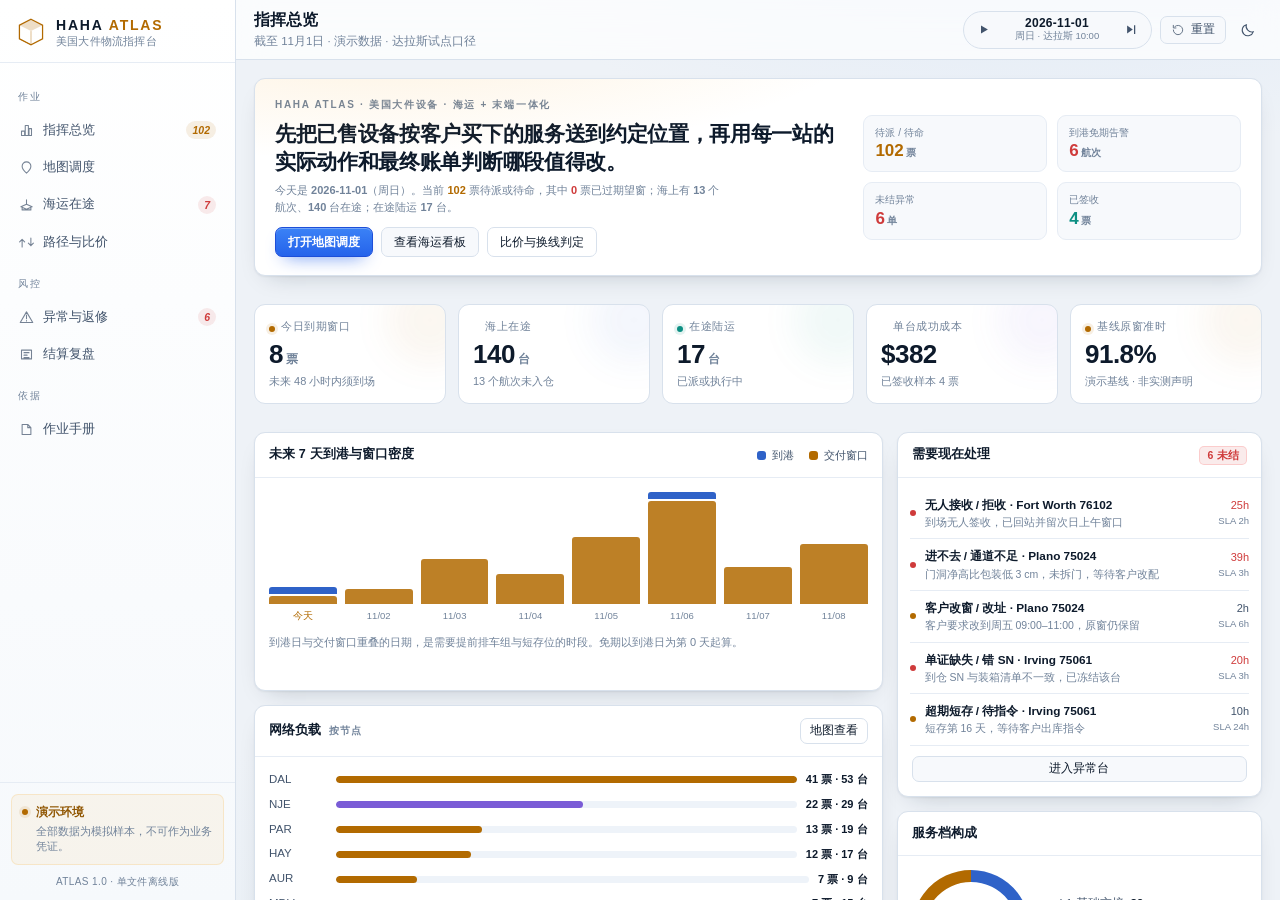
==== commit 64465b77: "build: refresh single-file bundle" ====
--- a/standalone.html
+++ b/standalone.html
@@ -1,13 +1,677 @@
 <!doctype html>
-<html lang="zh-CN" data-theme="dark">
+<html lang="zh-CN" data-theme="light">
 <head>
 <meta charset="utf-8">
 <meta name="viewport" content="width=device-width, initial-scale=1, viewport-fit=cover">
-<meta name="color-scheme" content="dark light">
-<meta name="theme-color" content="#070b12">
+<meta name="color-scheme" content="light dark">
+<meta name="theme-color" content="#f4f6f9">
 <meta name="description" content="HAHA ATLAS · 美国大件设备物流指挥台：地图调度、海运在途看板、路径比价、异常与结算。演示数据，非生产系统。">
 <title>HAHA ATLAS · 美国大件物流指挥台</title>
 <link rel="icon" type="image/svg+xml" href="[data-uri]">
+<style>
+/* required styles */
+
+.leaflet-pane,
+.leaflet-tile,
+.leaflet-marker-icon,
+.leaflet-marker-shadow,
+.leaflet-tile-container,
+.leaflet-pane > svg,
+.leaflet-pane > canvas,
+.leaflet-zoom-box,
+.leaflet-image-layer,
+.leaflet-layer {
+	position: absolute;
+	left: 0;
+	top: 0;
+	}
+.leaflet-container {
+	overflow: hidden;
+	}
+.leaflet-tile,
+.leaflet-marker-icon,
+.leaflet-marker-shadow {
+	-webkit-user-select: none;
+	   -moz-user-select: none;
+	        user-select: none;
+	  -webkit-user-drag: none;
+	}
+/* Prevents IE11 from highlighting tiles in blue */
+.leaflet-tile::selection {
+	background: transparent;
+}
+/* Safari renders non-retina tile on retina better with this, but Chrome is worse */
+.leaflet-safari .leaflet-tile {
+	image-rendering: -webkit-optimize-contrast;
+	}
+/* hack that prevents hw layers "stretching" when loading new tiles */
+.leaflet-safari .leaflet-tile-container {
+	width: 1600px;
+	height: 1600px;
+	-webkit-transform-origin: 0 0;
+	}
+.leaflet-marker-icon,
+.leaflet-marker-shadow {
+	display: block;
+	}
+/* .leaflet-container svg: reset svg max-width decleration shipped in Joomla! (joomla.org) 3.x */
+/* .leaflet-container img: map is broken in FF if you have max-width: 100% on tiles */
+.leaflet-container .leaflet-overlay-pane svg {
+	max-width: none !important;
+	max-height: none !important;
+	}
+.leaflet-container .leaflet-marker-pane img,
+.leaflet-container .leaflet-shadow-pane img,
+.leaflet-container .leaflet-tile-pane img,
+.leaflet-container img.leaflet-image-layer,
+.leaflet-container .leaflet-tile {
+	max-width: none !important;
+	max-height: none !important;
+	width: auto;
+	padding: 0;
+	}
+
+.leaflet-container img.leaflet-tile {
+	/* See: https://bugs.chromium.org/p/chromium/issues/detail?id=600120 */
+	mix-blend-mode: plus-lighter;
+}
+
+.leaflet-container.leaflet-touch-zoom {
+	-ms-touch-action: pan-x pan-y;
+	touch-action: pan-x pan-y;
+	}
+.leaflet-container.leaflet-touch-drag {
+	-ms-touch-action: pinch-zoom;
+	/* Fallback for FF which doesn't support pinch-zoom */
+	touch-action: none;
+	touch-action: pinch-zoom;
+}
+.leaflet-container.leaflet-touch-drag.leaflet-touch-zoom {
+	-ms-touch-action: none;
+	touch-action: none;
+}
+.leaflet-container {
+	-webkit-tap-highlight-color: transparent;
+}
+.leaflet-container a {
+	-webkit-tap-highlight-color: rgba(51, 181, 229, 0.4);
+}
+.leaflet-tile {
+	filter: inherit;
+	visibility: hidden;
+	}
+.leaflet-tile-loaded {
+	visibility: inherit;
+	}
+.leaflet-zoom-box {
+	width: 0;
+	height: 0;
+	-moz-box-sizing: border-box;
+	     box-sizing: border-box;
+	z-index: 800;
+	}
+/* workaround for https://bugzilla.mozilla.org/show_bug.cgi?id=888319 */
+.leaflet-overlay-pane svg {
+	-moz-user-select: none;
+	}
+
+.leaflet-pane         { z-index: 400; }
+
+.leaflet-tile-pane    { z-index: 200; }
+.leaflet-overlay-pane { z-index: 400; }
+.leaflet-shadow-pane  { z-index: 500; }
+.leaflet-marker-pane  { z-index: 600; }
+.leaflet-tooltip-pane   { z-index: 650; }
+.leaflet-popup-pane   { z-index: 700; }
+
+.leaflet-map-pane canvas { z-index: 100; }
+.leaflet-map-pane svg    { z-index: 200; }
+
+.leaflet-vml-shape {
+	width: 1px;
+	height: 1px;
+	}
+.lvml {
+	behavior: url(#default#VML);
+	display: inline-block;
+	position: absolute;
+	}
+
+
+/* control positioning */
+
+.leaflet-control {
+	position: relative;
+	z-index: 800;
+	pointer-events: visiblePainted; /* IE 9-10 doesn't have auto */
+	pointer-events: auto;
+	}
+.leaflet-top,
+.leaflet-bottom {
+	position: absolute;
+	z-index: 1000;
+	pointer-events: none;
+	}
+.leaflet-top {
+	top: 0;
+	}
+.leaflet-right {
+	right: 0;
+	}
+.leaflet-bottom {
+	bottom: 0;
+	}
+.leaflet-left {
+	left: 0;
+	}
+.leaflet-control {
+	float: left;
+	clear: both;
+	}
+.leaflet-right .leaflet-control {
+	float: right;
+	}
+.leaflet-top .leaflet-control {
+	margin-top: 10px;
+	}
+.leaflet-bottom .leaflet-control {
+	margin-bottom: 10px;
+	}
+.leaflet-left .leaflet-control {
+	margin-left: 10px;
+	}
+.leaflet-right .leaflet-control {
+	margin-right: 10px;
+	}
+
+
+/* zoom and fade animations */
+
+.leaflet-fade-anim .leaflet-popup {
+	opacity: 0;
+	-webkit-transition: opacity 0.2s linear;
+	   -moz-transition: opacity 0.2s linear;
+	        transition: opacity 0.2s linear;
+	}
+.leaflet-fade-anim .leaflet-map-pane .leaflet-popup {
+	opacity: 1;
+	}
+.leaflet-zoom-animated {
+	-webkit-transform-origin: 0 0;
+	    -ms-transform-origin: 0 0;
+	        transform-origin: 0 0;
+	}
+svg.leaflet-zoom-animated {
+	will-change: transform;
+}
+
+.leaflet-zoom-anim .leaflet-zoom-animated {
+	-webkit-transition: -webkit-transform 0.25s cubic-bezier(0,0,0.25,1);
+	   -moz-transition:    -moz-transform 0.25s cubic-bezier(0,0,0.25,1);
+	        transition:         transform 0.25s cubic-bezier(0,0,0.25,1);
+	}
+.leaflet-zoom-anim .leaflet-tile,
+.leaflet-pan-anim .leaflet-tile {
+	-webkit-transition: none;
+	   -moz-transition: none;
+	        transition: none;
+	}
+
+.leaflet-zoom-anim .leaflet-zoom-hide {
+	visibility: hidden;
+	}
+
+
+/* cursors */
+
+.leaflet-interactive {
+	cursor: pointer;
+	}
+.leaflet-grab {
+	cursor: -webkit-grab;
+	cursor:    -moz-grab;
+	cursor:         grab;
+	}
+.leaflet-crosshair,
+.leaflet-crosshair .leaflet-interactive {
+	cursor: crosshair;
+	}
+.leaflet-popup-pane,
+.leaflet-control {
+	cursor: auto;
+	}
+.leaflet-dragging .leaflet-grab,
+.leaflet-dragging .leaflet-grab .leaflet-interactive,
+.leaflet-dragging .leaflet-marker-draggable {
+	cursor: move;
+	cursor: -webkit-grabbing;
+	cursor:    -moz-grabbing;
+	cursor:         grabbing;
+	}
+
+/* marker & overlays interactivity */
+.leaflet-marker-icon,
+.leaflet-marker-shadow,
+.leaflet-image-layer,
+.leaflet-pane > svg path,
+.leaflet-tile-container {
+	pointer-events: none;
+	}
+
+.leaflet-marker-icon.leaflet-interactive,
+.leaflet-image-layer.leaflet-interactive,
+.leaflet-pane > svg path.leaflet-interactive,
+svg.leaflet-image-layer.leaflet-interactive path {
+	pointer-events: visiblePainted; /* IE 9-10 doesn't have auto */
+	pointer-events: auto;
+	}
+
+/* visual tweaks */
+
+.leaflet-container {
+	background: #ddd;
+	outline-offset: 1px;
+	}
+.leaflet-container a {
+	color: #0078A8;
+	}
+.leaflet-zoom-box {
+	border: 2px dotted #38f;
+	background: rgba(255,255,255,0.5);
+	}
+
+
+/* general typography */
+.leaflet-container {
+	font-family: "Helvetica Neue", Arial, Helvetica, sans-serif;
+	font-size: 12px;
+	font-size: 0.75rem;
+	line-height: 1.5;
+	}
+
+
+/* general toolbar styles */
+
+.leaflet-bar {
+	box-shadow: 0 1px 5px rgba(0,0,0,0.65);
+	border-radius: 4px;
+	}
+.leaflet-bar a {
+	background-color: #fff;
+	border-bottom: 1px solid #ccc;
+	width: 26px;
+	height: 26px;
+	line-height: 26px;
+	display: block;
+	text-align: center;
+	text-decoration: none;
+	color: black;
+	}
+.leaflet-bar a,
+.leaflet-control-layers-toggle {
+	background-position: 50% 50%;
+	background-repeat: no-repeat;
+	display: block;
+	}
+.leaflet-bar a:hover,
+.leaflet-bar a:focus {
+	background-color: #f4f4f4;
+	}
+.leaflet-bar a:first-child {
+	border-top-left-radius: 4px;
+	border-top-right-radius: 4px;
+	}
+.leaflet-bar a:last-child {
+	border-bottom-left-radius: 4px;
+	border-bottom-right-radius: 4px;
+	border-bottom: none;
+	}
+.leaflet-bar a.leaflet-disabled {
+	cursor: default;
+	background-color: #f4f4f4;
+	color: #bbb;
+	}
+
+.leaflet-touch .leaflet-bar a {
+	width: 30px;
+	height: 30px;
+	line-height: 30px;
+	}
+.leaflet-touch .leaflet-bar a:first-child {
+	border-top-left-radius: 2px;
+	border-top-right-radius: 2px;
+	}
+.leaflet-touch .leaflet-bar a:last-child {
+	border-bottom-left-radius: 2px;
+	border-bottom-right-radius: 2px;
+	}
+
+/* zoom control */
+
+.leaflet-control-zoom-in,
+.leaflet-control-zoom-out {
+	font: bold 18px 'Lucida Console', Monaco, monospace;
+	text-indent: 1px;
+	}
+
+.leaflet-touch .leaflet-control-zoom-in, .leaflet-touch .leaflet-control-zoom-out  {
+	font-size: 22px;
+	}
+
+
+/* layers control */
+
+.leaflet-control-layers {
+	box-shadow: 0 1px 5px rgba(0,0,0,0.4);
+	background: #fff;
+	border-radius: 5px;
+	}
+.leaflet-control-layers-toggle {
+	background-image: url(images/layers.png);
+	width: 36px;
+	height: 36px;
+	}
+.leaflet-retina .leaflet-control-layers-toggle {
+	background-image: url(images/layers-2x.png);
+	background-size: 26px 26px;
+	}
+.leaflet-touch .leaflet-control-layers-toggle {
+	width: 44px;
+	height: 44px;
+	}
+.leaflet-control-layers .leaflet-control-layers-list,
+.leaflet-control-layers-expanded .leaflet-control-layers-toggle {
+	display: none;
+	}
+.leaflet-control-layers-expanded .leaflet-control-layers-list {
+	display: block;
+	position: relative;
+	}
+.leaflet-control-layers-expanded {
+	padding: 6px 10px 6px 6px;
+	color: #333;
+	background: #fff;
+	}
+.leaflet-control-layers-scrollbar {
+	overflow-y: scroll;
+	overflow-x: hidden;
+	padding-right: 5px;
+	}
+.leaflet-control-layers-selector {
+	margin-top: 2px;
+	position: relative;
+	top: 1px;
+	}
+.leaflet-control-layers label {
+	display: block;
+	font-size: 13px;
+	font-size: 1.08333em;
+	}
+.leaflet-control-layers-separator {
+	height: 0;
+	border-top: 1px solid #ddd;
+	margin: 5px -10px 5px -6px;
+	}
+
+/* Default icon URLs */
+.leaflet-default-icon-path { /* used only in path-guessing heuristic, see L.Icon.Default */
+	background-image: url(images/marker-icon.png);
+	}
+
+
+/* attribution and scale controls */
+
+.leaflet-container .leaflet-control-attribution {
+	background: #fff;
+	background: rgba(255, 255, 255, 0.8);
+	margin: 0;
+	}
+.leaflet-control-attribution,
+.leaflet-control-scale-line {
+	padding: 0 5px;
+	color: #333;
+	line-height: 1.4;
+	}
+.leaflet-control-attribution a {
+	text-decoration: none;
+	}
+.leaflet-control-attribution a:hover,
+.leaflet-control-attribution a:focus {
+	text-decoration: underline;
+	}
+.leaflet-attribution-flag {
+	display: inline !important;
+	vertical-align: baseline !important;
+	width: 1em;
+	height: 0.6669em;
+	}
+.leaflet-left .leaflet-control-scale {
+	margin-left: 5px;
+	}
+.leaflet-bottom .leaflet-control-scale {
+	margin-bottom: 5px;
+	}
+.leaflet-control-scale-line {
+	border: 2px solid #777;
+	border-top: none;
+	line-height: 1.1;
+	padding: 2px 5px 1px;
+	white-space: nowrap;
+	-moz-box-sizing: border-box;
+	     box-sizing: border-box;
+	background: rgba(255, 255, 255, 0.8);
+	text-shadow: 1px 1px #fff;
+	}
+.leaflet-control-scale-line:not(:first-child) {
+	border-top: 2px solid #777;
+	border-bottom: none;
+	margin-top: -2px;
+	}
+.leaflet-control-scale-line:not(:first-child):not(:last-child) {
+	border-bottom: 2px solid #777;
+	}
+
+.leaflet-touch .leaflet-control-attribution,
+.leaflet-touch .leaflet-control-layers,
+.leaflet-touch .leaflet-bar {
+	box-shadow: none;
+	}
+.leaflet-touch .leaflet-control-layers,
+.leaflet-touch .leaflet-bar {
+	border: 2px solid rgba(0,0,0,0.2);
+	background-clip: padding-box;
+	}
+
+
+/* popup */
+
+.leaflet-popup {
+	position: absolute;
+	text-align: center;
+	margin-bottom: 20px;
+	}
+.leaflet-popup-content-wrapper {
+	padding: 1px;
+	text-align: left;
+	border-radius: 12px;
+	}
+.leaflet-popup-content {
+	margin: 13px 24px 13px 20px;
+	line-height: 1.3;
+	font-size: 13px;
+	font-size: 1.08333em;
+	min-height: 1px;
+	}
+.leaflet-popup-content p {
+	margin: 17px 0;
+	margin: 1.3em 0;
+	}
+.leaflet-popup-tip-container {
+	width: 40px;
+	height: 20px;
+	position: absolute;
+	left: 50%;
+	margin-top: -1px;
+	margin-left: -20px;
+	overflow: hidden;
+	pointer-events: none;
+	}
+.leaflet-popup-tip {
+	width: 17px;
+	height: 17px;
+	padding: 1px;
+
+	margin: -10px auto 0;
+	pointer-events: auto;
+
+	-webkit-transform: rotate(45deg);
+	   -moz-transform: rotate(45deg);
+	    -ms-transform: rotate(45deg);
+	        transform: rotate(45deg);
+	}
+.leaflet-popup-content-wrapper,
+.leaflet-popup-tip {
+	background: white;
+	color: #333;
+	box-shadow: 0 3px 14px rgba(0,0,0,0.4);
+	}
+.leaflet-container a.leaflet-popup-close-button {
+	position: absolute;
+	top: 0;
+	right: 0;
+	border: none;
+	text-align: center;
+	width: 24px;
+	height: 24px;
+	font: 16px/24px Tahoma, Verdana, sans-serif;
+	color: #757575;
+	text-decoration: none;
+	background: transparent;
+	}
+.leaflet-container a.leaflet-popup-close-button:hover,
+.leaflet-container a.leaflet-popup-close-button:focus {
+	color: #585858;
+	}
+.leaflet-popup-scrolled {
+	overflow: auto;
+	}
+
+.leaflet-oldie .leaflet-popup-content-wrapper {
+	-ms-zoom: 1;
+	}
+.leaflet-oldie .leaflet-popup-tip {
+	width: 24px;
+	margin: 0 auto;
+
+	-ms-filter: "progid:DXImageTransform.Microsoft.Matrix(M11=0.70710678, M12=0.70710678, M21=-0.70710678, M22=0.70710678)";
+	filter: progid:DXImageTransform.Microsoft.Matrix(M11=0.70710678, M12=0.70710678, M21=-0.70710678, M22=0.70710678);
+	}
+
+.leaflet-oldie .leaflet-control-zoom,
+.leaflet-oldie .leaflet-control-layers,
+.leaflet-oldie .leaflet-popup-content-wrapper,
+.leaflet-oldie .leaflet-popup-tip {
+	border: 1px solid #999;
+	}
+
+
+/* div icon */
+
+.leaflet-div-icon {
+	background: #fff;
+	border: 1px solid #666;
+	}
+
+
+/* Tooltip */
+/* Base styles for the element that has a tooltip */
+.leaflet-tooltip {
+	position: absolute;
+	padding: 6px;
+	background-color: #fff;
+	border: 1px solid #fff;
+	border-radius: 3px;
+	color: #222;
+	white-space: nowrap;
+	-webkit-user-select: none;
+	-moz-user-select: none;
+	-ms-user-select: none;
+	user-select: none;
+	pointer-events: none;
+	box-shadow: 0 1px 3px rgba(0,0,0,0.4);
+	}
+.leaflet-tooltip.leaflet-interactive {
+	cursor: pointer;
+	pointer-events: auto;
+	}
+.leaflet-tooltip-top:before,
+.leaflet-tooltip-bottom:before,
+.leaflet-tooltip-left:before,
+.leaflet-tooltip-right:before {
+	position: absolute;
+	pointer-events: none;
+	border: 6px solid transparent;
+	background: transparent;
+	content: "";
+	}
+
+/* Directions */
+
+.leaflet-tooltip-bottom {
+	margin-top: 6px;
+}
+.leaflet-tooltip-top {
+	margin-top: -6px;
+}
+.leaflet-tooltip-bottom:before,
+.leaflet-tooltip-top:before {
+	left: 50%;
+	margin-left: -6px;
+	}
+.leaflet-tooltip-top:before {
+	bottom: 0;
+	margin-bottom: -12px;
+	border-top-color: #fff;
+	}
+.leaflet-tooltip-bottom:before {
+	top: 0;
+	margin-top: -12px;
+	margin-left: -6px;
+	border-bottom-color: #fff;
+	}
+.leaflet-tooltip-left {
+	margin-left: -6px;
+}
+.leaflet-tooltip-right {
+	margin-left: 6px;
+}
+.leaflet-tooltip-left:before,
+.leaflet-tooltip-right:before {
+	top: 50%;
+	margin-top: -6px;
+	}
+.leaflet-tooltip-left:before {
+	right: 0;
+	margin-right: -12px;
+	border-left-color: #fff;
+	}
+.leaflet-tooltip-right:before {
+	left: 0;
+	margin-left: -12px;
+	border-right-color: #fff;
+	}
+
+/* Printing */
+
+@media print {
+	/* Prevent printers from removing background-images of controls. */
+	.leaflet-control {
+		-webkit-print-color-adjust: exact;
+		print-color-adjust: exact;
+		}
+	}
+
+</style>
 <style>
 /* ==========================================================================
    HAHA ATLAS · 美国大件物流指挥台
@@ -131,6 +795,14 @@
   backdrop-filter:blur(10px);
 }
 html[data-theme="light"] .rail{background:linear-gradient(180deg,#fff,#f6f9fc)}
+html[data-theme="light"] .btn--prime{
+  background:linear-gradient(180deg,#3b82f6,#2563eb);border-color:#1d4ed8;color:#fff;
+  box-shadow:0 1px 0 rgba(255,255,255,.28) inset,0 8px 18px -10px rgba(37,99,235,.95);
+}
+html[data-theme="light"] .btn--prime:hover{filter:brightness(1.05)}
+html[data-theme="light"] .nav-item.is-on{background:rgba(37,99,235,.10);color:#1d4ed8}
+html[data-theme="light"] .nav-item.is-on::before{background:#2563eb}
+html[data-theme="light"] .brandmark{color:#1d4ed8}
 .rail-brand{display:flex;align-items:center;gap:10px;padding:17px 16px 15px;border-bottom:1px solid var(--line-soft)}
 .rail-logo{width:30px;height:30px;color:var(--amber);flex:none}
 .rail-brandtxt{display:grid;line-height:1.15;min-width:0}
@@ -596,6 +1268,452 @@
 }
 @media (prefers-reduced-motion:reduce){
   *,*::before,*::after{animation-duration:.001ms !important;animation-iteration-count:1 !important;transition-duration:.001ms !important}
+}
+
+</style>
+<style>
+/* ==========================================================================
+   map-apple.css — 地图调度（明亮版 · Leaflet 真实底图）
+   ========================================================================== */
+
+.mv{
+  --mv-blue:#2563eb;
+  --mv-blue-soft:#dbeafe;
+  --mv-green:#16a34a;
+  --mv-orange:#f59e0b;
+  --mv-red:#dc2626;
+  --mv-purple:#8b5cf6;
+  --mv-teal:#0d9488;
+  --mv-ink:#0f172a;
+  --mv-ink-2:#475569;
+  --mv-ink-3:#94a3b8;
+  --mv-line:rgba(15,23,42,.10);
+  --mv-line-soft:rgba(15,23,42,.06);
+  --mv-panel:rgba(255,255,255,.92);
+  --mv-panel-solid:#ffffff;
+  --mv-fill:rgba(15,23,42,.055);
+  --mv-fill-2:rgba(15,23,42,.09);
+  --mv-hover:rgba(15,23,42,.045);
+  --mv-shadow:0 10px 34px -10px rgba(15,23,42,.28), 0 1px 3px rgba(15,23,42,.08);
+  --mv-shadow-sm:0 4px 16px -6px rgba(15,23,42,.22), 0 1px 2px rgba(15,23,42,.06);
+  --mv-spring:cubic-bezier(.34,1.36,.5,1);
+  --mv-ease:cubic-bezier(.32,.72,0,1);
+  position:absolute;inset:0;overflow:hidden;color:var(--mv-ink);
+  font-family:-apple-system,BlinkMacSystemFont,"SF Pro Text","Helvetica Neue","PingFang SC","Microsoft YaHei",sans-serif;
+  background:#eef2f7;
+}
+html[data-theme="dark"] .mv{
+  --mv-ink:#e8eef7; --mv-ink-2:#a9b8cc; --mv-ink-3:#6b7d94;
+  --mv-line:rgba(255,255,255,.12); --mv-line-soft:rgba(255,255,255,.07);
+  --mv-panel:rgba(24,30,42,.88); --mv-panel-solid:#161c26;
+  --mv-fill:rgba(255,255,255,.08); --mv-fill-2:rgba(255,255,255,.14);
+  --mv-hover:rgba(255,255,255,.06);
+  --mv-shadow:0 12px 36px -12px rgba(0,0,0,.65), 0 1px 2px rgba(0,0,0,.4);
+  background:#0b1220;
+}
+
+.mv-canvas{position:absolute;inset:0;background:#eef2f7}
+html[data-theme="dark"] .mv-canvas{background:#0b1220}
+.mv-canvas.is-offline{background:#e8eef6}
+
+/* ── leaflet base ───────────────────────────────────────────────────── */
+.leaflet-container{
+  background:#e9eef5;
+  font-family:inherit;
+  font-size:13px;
+  outline:none;
+}
+html[data-theme="dark"] .leaflet-container{background:#0b1220}
+.leaflet-container a{color:var(--mv-blue)}
+.leaflet-tile{filter:saturate(.92) contrast(1.02)}
+.leaflet-control-attribution{display:none}
+.leaflet-interactive{cursor:pointer;transition:stroke-width .15s var(--mv-ease), r .15s}
+.mv-attrib{
+  position:absolute;right:10px;bottom:6px;z-index:450;pointer-events:auto;
+  font-size:9.5px;color:rgba(15,23,42,.45);background:rgba(255,255,255,.72);
+  padding:1px 6px;border-radius:5px;letter-spacing:.01em;
+}
+html[data-theme="dark"] .mv-attrib{color:rgba(255,255,255,.45);background:rgba(15,23,42,.6)}
+
+/* ── markers ────────────────────────────────────────────────────────── */
+.mv-doticon,.mv-clustericon,.mv-nodeicon,.mv-stopicon,.mv-porticon{background:none;border:0}
+.mv-dotmark{
+  display:block;border-radius:50%;background:var(--c,#2563eb);
+  box-shadow:0 0 0 2px #fff, 0 2px 6px rgba(15,23,42,.35);
+  transition:transform .18s var(--mv-spring), box-shadow .18s;
+}
+.mv-dotmark.is-pulse{animation:mvPulse 2.4s var(--mv-ease) infinite}
+.leaflet-interactive:hover{stroke-width:3}
+.mv-cluster{
+  display:grid;place-items:center;border-radius:50%;
+  background:rgba(37,99,235,.14);color:#1d4ed8;font-weight:700;font-size:12px;
+  box-shadow:0 0 0 2px rgba(37,99,235,.28), 0 2px 8px rgba(37,99,235,.22);
+  transition:transform .18s var(--mv-spring),background .18s;
+}
+.mv-cluster:hover{transform:scale(1.08);background:rgba(37,99,235,.22)}
+html[data-theme="dark"] .mv-cluster{background:rgba(59,130,246,.22);color:#bfdbfe}
+
+.mv-nodeicon{position:relative}
+.mv-nodeglow{
+  position:absolute;left:50%;top:13px;width:13px;height:13px;margin-left:-6.5px;margin-top:-6.5px;
+  border-radius:50%;background:#fff;border:2.5px solid #f59e0b;
+  box-shadow:0 2px 6px rgba(15,23,42,.28);
+}
+.mv-nodeglow.is-stn{border-color:#8b5cf6}
+.mv-nodeglow.is-origin{border-color:#2563eb;background:#2563eb;box-shadow:0 0 0 5px rgba(37,99,235,.16),0 2px 6px rgba(15,23,42,.3)}
+.mv-nodelabel{
+  position:absolute;left:50%;top:22px;transform:translateX(-50%);
+  font-size:10px;font-weight:700;letter-spacing:.02em;color:#0f172a;
+  background:rgba(255,255,255,.94);padding:1px 5px;border-radius:5px;
+  box-shadow:0 1px 3px rgba(15,23,42,.16);white-space:nowrap;
+}
+.mv-nodelabel.is-origin{background:#2563eb;color:#fff;box-shadow:0 2px 8px rgba(37,99,235,.4)}
+html[data-theme="dark"] .mv-nodelabel{background:rgba(22,28,38,.94);color:#e8eef7}
+
+.mv-stopmark2{
+  display:grid;place-items:center;width:26px;height:26px;border-radius:50%;
+  background:#2563eb;color:#fff;font-size:12px;font-weight:800;
+  box-shadow:0 0 0 3px #fff, 0 3px 10px rgba(15,23,42,.35);
+  animation:mvDrop .4s var(--mv-spring) both;
+}
+.mv-stopmark2.is-late{background:#dc2626}
+@keyframes mvDrop{from{transform:translateY(-8px) scale(.5);opacity:0}to{transform:none;opacity:1}}
+@keyframes mvPulse{0%,100%{box-shadow:0 0 0 2px #fff,0 0 0 2px rgba(37,99,235,.5)}50%{box-shadow:0 0 0 2px #fff,0 0 0 8px rgba(37,99,235,0)}}
+
+.mv-legtip{
+  background:#0f172a;color:#fff;border:0;border-radius:6px;padding:1px 6px;
+  font-size:10px;font-weight:700;box-shadow:0 2px 8px rgba(15,23,42,.35);
+  font-variant-numeric:tabular-nums;
+}
+.mv-legtip::before{display:none}
+.mv-legtip.is-late{background:#dc2626}
+
+.mv-portdot{display:block;width:9px;height:9px;border-radius:50%;background:#0ea5e9;box-shadow:0 0 0 2px #fff}
+.mv-portdot.is-origin{background:#0284c7}
+.mv-portlab{
+  position:absolute;left:12px;top:-6px;font-size:9.5px;font-weight:700;color:#0369a1;
+  white-space:nowrap;background:rgba(255,255,255,.86);padding:0 4px;border-radius:4px;
+}
+.mv-portlab i{font-style:normal;font-weight:500;color:#64748b;margin-left:3px;font-size:9px}
+.mv-portlab.is-dest{left:auto;right:12px}
+
+/* ── floating chrome ────────────────────────────────────────────────── */
+.mv-topglass{
+  position:absolute;top:14px;left:50%;transform:translateX(-50%);z-index:600;
+  display:flex;align-items:center;gap:8px;pointer-events:none;
+}
+.mv-topglass > *{pointer-events:auto}
+.mv-seg{
+  display:flex;padding:3px;border-radius:10px;background:var(--mv-panel);
+  -webkit-backdrop-filter:blur(20px) saturate(180%);backdrop-filter:blur(20px) saturate(180%);
+  box-shadow:var(--mv-shadow-sm),0 0 0 1px var(--mv-line);
+}
+.mv-seg button{
+  min-width:50px;height:26px;padding:0 11px;border-radius:7px;border:0;background:transparent;
+  font:inherit;font-size:12px;font-weight:600;color:var(--mv-ink-2);cursor:pointer;
+  transition:background .16s var(--mv-ease),color .16s,box-shadow .16s,transform .1s var(--mv-spring);
+}
+.mv-seg button:hover{color:var(--mv-ink)}
+.mv-seg button:active{transform:scale(.95)}
+.mv-seg button.is-on{background:var(--mv-blue);color:#fff;box-shadow:0 2px 8px -2px rgba(37,99,235,.6)}
+
+.mv-ctl{
+  display:inline-flex;align-items:center;gap:5px;height:32px;padding:0 12px;border-radius:10px;
+  border:0;background:var(--mv-panel);color:var(--mv-ink);font:inherit;font-size:12px;font-weight:600;cursor:pointer;
+  -webkit-backdrop-filter:blur(20px) saturate(180%);backdrop-filter:blur(20px) saturate(180%);
+  box-shadow:var(--mv-shadow-sm),0 0 0 1px var(--mv-line);
+  transition:transform .1s var(--mv-spring),background .16s;
+}
+.mv-ctl:active{transform:scale(.96)}
+.mv-ctl svg{opacity:.6}
+
+/* left list */
+.mv-side{
+  position:absolute;top:14px;left:14px;bottom:14px;width:308px;z-index:600;
+  display:flex;flex-direction:column;min-height:0;border-radius:14px;
+  background:var(--mv-panel);
+  -webkit-backdrop-filter:blur(24px) saturate(180%);backdrop-filter:blur(24px) saturate(180%);
+  box-shadow:var(--mv-shadow),0 0 0 1px var(--mv-line);
+  animation:mvSlideL .42s var(--mv-spring) both;
+}
+@keyframes mvSlideL{from{opacity:0;transform:translateX(-14px)}to{opacity:1;transform:none}}
+.mv-side-h{padding:10px 10px 8px;flex:none;border-bottom:1px solid var(--mv-line-soft)}
+.mv-search{position:relative;display:flex;align-items:center}
+.mv-search svg{position:absolute;left:9px;color:var(--mv-ink-3);pointer-events:none}
+.mv-search input{
+  width:100%;height:34px;padding:0 10px 0 29px;border:0;border-radius:9px;
+  background:var(--mv-fill);color:var(--mv-ink);font:inherit;font-size:12.5px;outline:none;
+  transition:background .16s,box-shadow .16s;
+}
+.mv-search input::placeholder{color:var(--mv-ink-3)}
+.mv-search input:focus{background:var(--mv-panel-solid);box-shadow:0 0 0 3px rgba(37,99,235,.18),0 0 0 1px var(--mv-blue) inset}
+.mv-list{flex:1;overflow-y:auto;padding:4px 6px 10px}
+.mv-group{margin-top:4px}
+.mv-group-h{
+  display:flex;align-items:center;gap:6px;padding:8px 8px 5px;
+  font-size:11px;font-weight:700;color:var(--mv-ink-3);letter-spacing:.03em;text-transform:uppercase;
+}
+.mv-group-h span{font-weight:600;opacity:.8}
+.mv-row{
+  display:flex;align-items:center;gap:9px;width:100%;padding:8px;border:0;border-radius:9px;
+  background:transparent;text-align:left;color:inherit;font:inherit;cursor:pointer;
+  transition:background .12s var(--mv-ease),transform .1s var(--mv-spring);
+  border-left:2px solid transparent;
+}
+.mv-row:hover{background:var(--mv-hover)}
+.mv-row:active{transform:scale(.99)}
+.mv-row.is-sel{background:var(--mv-blue-soft);border-left-color:var(--mv-blue)}
+html[data-theme="dark"] .mv-row.is-sel{background:rgba(59,130,246,.18)}
+.mv-row-dot{flex:none;display:grid;place-items:center;width:12px}
+.mv-dot{width:8px;height:8px;border-radius:50%;display:inline-block;box-shadow:0 0 0 2px rgba(255,255,255,.9)}
+html[data-theme="dark"] .mv-dot{box-shadow:0 0 0 2px rgba(15,23,42,.9)}
+.mv-dot--orange{background:var(--mv-orange)}
+.mv-dot--blue{background:var(--mv-blue)}
+.mv-dot--green{background:var(--mv-green)}
+.mv-dot--red{background:var(--mv-red)}
+.mv-dot--purple{background:var(--mv-purple)}
+.mv-dot--teal{background:var(--mv-teal)}
+.mv-dot--gray{background:var(--mv-ink-3)}
+.mv-row-main{flex:1;min-width:0;display:flex;flex-direction:column;gap:1px}
+.mv-row-t{font-size:13px;font-weight:650;letter-spacing:-.01em;white-space:nowrap;overflow:hidden;text-overflow:ellipsis;color:var(--mv-ink)}
+.mv-row-t i{font-style:normal;font-weight:500;font-size:11px;color:var(--mv-ink-3);margin-left:5px}
+.mv-row-s{font-size:11px;color:var(--mv-ink-3);white-space:nowrap;overflow:hidden;text-overflow:ellipsis}
+.mv-row-end{flex:none;display:flex;align-items:center;gap:4px;font-size:12.5px;font-weight:700;color:var(--mv-ink-2);font-variant-numeric:tabular-nums}
+.mv-row.is-sel .mv-row-end{color:var(--mv-blue)}
+.mv-quick{
+  display:grid;place-items:center;width:22px;height:22px;border-radius:50%;
+  background:var(--mv-blue);color:#fff;opacity:0;transform:scale(.8);
+  transition:opacity .14s var(--mv-ease),transform .16s var(--mv-spring),background .14s;
+  box-shadow:0 2px 6px rgba(37,99,235,.4);
+}
+.mv-row:hover .mv-quick{opacity:1;transform:none}
+.mv-quick:hover{background:#1d4ed8}
+@media (hover:none){.mv-quick{opacity:1;transform:none}}
+.mv-chev{color:var(--mv-ink-3);opacity:.55}
+.mv-inplan{font-size:10px;font-weight:700;color:var(--mv-blue);background:rgba(37,99,235,.12);padding:2px 6px;border-radius:5px}
+.mv-side-f{
+  flex:none;padding:8px 14px;border-top:1px solid var(--mv-line-soft);
+  font-size:11px;color:var(--mv-ink-3);font-variant-numeric:tabular-nums;
+  display:flex;align-items:center;gap:8px;
+}
+
+/* inspector */
+.mv-inspector{
+  position:absolute;top:14px;right:14px;width:344px;max-height:calc(100% - 28px);z-index:600;
+  display:flex;flex-direction:column;min-height:0;border-radius:14px;
+  background:var(--mv-panel);
+  -webkit-backdrop-filter:blur(24px) saturate(180%);backdrop-filter:blur(24px) saturate(180%);
+  box-shadow:var(--mv-shadow),0 0 0 1px var(--mv-line);
+  opacity:0;transform:translateX(18px) scale(.99);pointer-events:none;
+  transition:opacity .22s var(--mv-ease),transform .38s var(--mv-spring);
+}
+.mv-inspector.is-open{opacity:1;transform:none;pointer-events:auto}
+.mv-inspector-inner{display:flex;flex-direction:column;min-height:0;max-height:100%}
+.mv-inspector-inner.is-fresh{animation:mvFadeUp .3s var(--mv-ease) both}
+@keyframes mvFadeUp{from{opacity:0;transform:translateY(6px)}to{opacity:1;transform:none}}
+.mv-insp-h{display:flex;align-items:flex-start;gap:10px;padding:15px 15px 10px;flex:none}
+.mv-insp-title{flex:1;min-width:0}
+.mv-insp-title h2{font-size:19px;font-weight:750;letter-spacing:-.025em;line-height:1.2;margin:0;color:var(--mv-ink)}
+.mv-insp-title p{font-size:11.5px;color:var(--mv-ink-3);margin:3px 0 0}
+.mv-round{
+  flex:none;width:26px;height:26px;border-radius:50%;border:0;display:grid;place-items:center;
+  background:var(--mv-fill);color:var(--mv-ink-2);cursor:pointer;transition:background .14s,transform .1s var(--mv-spring);
+}
+.mv-round:hover{background:var(--mv-fill-2);color:var(--mv-ink)}
+.mv-round:active{transform:scale(.9)}
+.mv-insp-body{overflow-y:auto;padding:0 15px 8px;display:flex;flex-direction:column;gap:13px}
+.mv-tags{display:flex;flex-wrap:wrap;gap:5px}
+.mv-chip{
+  display:inline-flex;align-items:center;gap:4px;height:22px;padding:0 8px;border-radius:6px;
+  background:var(--mv-fill);font-size:11px;font-weight:600;color:var(--mv-ink-2);
+}
+.mv-chip--l1{background:rgba(37,99,235,.12);color:#1d4ed8}
+.mv-chip--l2{background:rgba(13,148,136,.12);color:#0f766e}
+.mv-chip--l3{background:rgba(245,158,11,.16);color:#b45309}
+.mv-chip--l4{background:rgba(139,92,246,.14);color:#6d28d9}
+.mv-chip--l5{background:rgba(22,163,74,.12);color:#15803d}
+.mv-chip--state{background:transparent;box-shadow:0 0 0 1px var(--mv-line) inset}
+html[data-theme="dark"] .mv-chip--l1{color:#93c5fd}
+html[data-theme="dark"] .mv-chip--l2{color:#5eead4}
+html[data-theme="dark"] .mv-chip--l3{color:#fcd34d}
+html[data-theme="dark"] .mv-chip--l4{color:#c4b5fd}
+html[data-theme="dark"] .mv-chip--l5{color:#86efac}
+.mv-rows{display:flex;flex-direction:column;gap:0}
+.mv-kv{display:flex;align-items:baseline;justify-content:space-between;gap:12px;padding:7px 0;border-bottom:1px solid var(--mv-line-soft);font-size:12px}
+.mv-kv:last-child{border-bottom:0}
+.mv-kv span{color:var(--mv-ink-3);flex:none}
+.mv-kv b{font-weight:600;text-align:right;font-variant-numeric:tabular-nums;min-width:0;overflow:hidden;text-overflow:ellipsis;white-space:nowrap;color:var(--mv-ink)}
+.mv-sec{display:flex;flex-direction:column;gap:8px}
+.mv-sec-h{font-size:11px;font-weight:700;color:var(--mv-ink-3);letter-spacing:.04em;text-transform:uppercase}
+.mv-prices{display:grid;grid-template-columns:1fr 1fr;gap:7px}
+.mv-price{
+  position:relative;display:flex;flex-direction:column;gap:1px;padding:9px 10px;border-radius:10px;
+  background:var(--mv-fill);box-shadow:0 0 0 1px transparent;transition:box-shadow .16s,background .16s;
+}
+.mv-price.is-best{background:rgba(37,99,235,.10);box-shadow:0 0 0 1.5px rgba(37,99,235,.45)}
+.mv-price.is-blocked{opacity:.55}
+.mv-price-code{font-size:10px;font-weight:800;color:var(--mv-ink-3);letter-spacing:.08em}
+.mv-price-name{font-size:10.5px;color:var(--mv-ink-3);white-space:nowrap;overflow:hidden;text-overflow:ellipsis}
+.mv-price b{font-size:15.5px;font-weight:750;letter-spacing:-.02em;font-variant-numeric:tabular-nums;color:var(--mv-ink)}
+.mv-price-best{position:absolute;top:8px;right:8px;font-style:normal;font-size:9px;font-weight:800;color:var(--mv-blue)}
+.mv-note{font-size:10.5px;line-height:1.55;color:var(--mv-ink-3);margin:0}
+.mv-warnbox{padding:9px 11px;border-radius:9px;font-size:11px;line-height:1.5;background:rgba(220,38,38,.09);color:#b91c1c;font-weight:500}
+html[data-theme="dark"] .mv-warnbox{color:#fca5a5}
+.mv-bignums{display:grid;grid-template-columns:repeat(3,1fr);gap:7px}
+.mv-bignum{display:flex;flex-direction:column;gap:1px;padding:10px;border-radius:10px;background:var(--mv-fill)}
+.mv-bignum b{font-size:16px;font-weight:750;letter-spacing:-.02em;font-variant-numeric:tabular-nums;color:var(--mv-ink)}
+.mv-bignum b i{font-style:normal;font-size:10px;font-weight:600;color:var(--mv-ink-3);margin-left:2px}
+.mv-bignum span{font-size:10px;color:var(--mv-ink-3)}
+.mv-legs{display:flex;flex-direction:column;gap:2px}
+.mv-leg{display:flex;align-items:center;gap:8px;padding:7px 0;font-size:12px;border-bottom:1px solid var(--mv-line-soft)}
+.mv-leg:last-child{border-bottom:0}
+.mv-leg-n{flex:none;width:19px;height:19px;border-radius:50%;display:grid;place-items:center;background:var(--mv-blue);color:#fff;font-size:10.5px;font-weight:800}
+.mv-leg-main{flex:1;min-width:0;display:flex;flex-direction:column}
+.mv-leg-main b{font-size:12px;font-weight:650;color:var(--mv-ink)}
+.mv-leg-main i{font-style:normal;font-size:10px;color:var(--mv-ink-3)}
+.mv-leg-time{font-variant-numeric:tabular-nums;font-weight:700;font-size:12px;color:var(--mv-ink-2)}
+.mv-pill{font-size:9.5px;font-weight:700;padding:2px 6px;border-radius:5px;background:var(--mv-fill);color:var(--mv-ink-2)}
+.mv-pill--green{background:rgba(22,163,74,.12);color:#15803d}
+.mv-pill--orange{background:rgba(245,158,11,.16);color:#b45309}
+.mv-pill--red{background:rgba(220,38,38,.12);color:#b91c1c}
+html[data-theme="dark"] .mv-pill--green{color:#86efac}
+html[data-theme="dark"] .mv-pill--orange{color:#fcd34d}
+html[data-theme="dark"] .mv-pill--red{color:#fca5a5}
+.mv-save{display:flex;align-items:center;justify-content:space-between;padding:9px 11px;border-radius:10px;background:var(--mv-fill);font-size:12px;color:var(--mv-ink-3);font-weight:600}
+.mv-save b{font-size:17px;font-weight:800;letter-spacing:-.02em;font-variant-numeric:tabular-nums}
+.mv-save.is-up b{color:#15803d}
+.mv-save.is-down b{color:#b91c1c}
+html[data-theme="dark"] .mv-save.is-up b{color:#4ade80}
+html[data-theme="dark"] .mv-save.is-down b{color:#f87171}
+.mv-insp-f{display:flex;gap:8px;padding:11px 15px 15px;flex:none;border-top:1px solid var(--mv-line-soft)}
+.mv-empty,.mv-insp-empty{
+  display:flex;flex-direction:column;align-items:center;justify-content:center;gap:6px;
+  padding:34px 22px;text-align:center;color:var(--mv-ink-3);font-size:11.5px;line-height:1.55;
+}
+.mv-insp-empty{height:100%;padding:70px 30px}
+.mv-insp-empty svg{opacity:.35;margin-bottom:6px}
+.mv-insp-empty b{font-size:13.5px;font-weight:700;color:var(--mv-ink-2)}
+.mv-empty b{font-size:12.5px;font-weight:700;color:var(--mv-ink-2)}
+
+/* buttons */
+.mv-btn{
+  flex:1;height:36px;padding:0 14px;border:0;border-radius:10px;cursor:pointer;
+  background:var(--mv-fill);color:var(--mv-ink);font:inherit;font-size:12.5px;font-weight:650;
+  display:inline-flex;align-items:center;justify-content:center;gap:5px;
+  transition:transform .1s var(--mv-spring),background .14s,filter .14s,box-shadow .14s;
+  white-space:nowrap;
+}
+.mv-btn:hover{background:var(--mv-fill-2)}
+.mv-btn:active{transform:scale(.97)}
+.mv-btn--primary{background:var(--mv-blue);color:#fff;box-shadow:0 6px 16px -8px rgba(37,99,235,.9)}
+.mv-btn--primary:hover{background:#1d4ed8}
+.mv-btn--warn{background:rgba(245,158,11,.16);color:#b45309}
+html[data-theme="dark"] .mv-btn--warn{color:#fcd34d}
+.mv-btn--sm{height:32px;flex:none;padding:0 12px;font-size:12px}
+
+/* plan bar */
+.mv-planbar{
+  position:absolute;left:50%;bottom:16px;transform:translate(-50%,150%);z-index:620;
+  width:min(700px,calc(100% - 760px));min-width:400px;
+  border-radius:14px;background:var(--mv-panel);
+  -webkit-backdrop-filter:blur(24px) saturate(180%);backdrop-filter:blur(24px) saturate(180%);
+  box-shadow:var(--mv-shadow),0 0 0 1px var(--mv-line);
+  opacity:0;pointer-events:none;
+  transition:transform .42s var(--mv-spring),opacity .22s var(--mv-ease);
+}
+.mv-planbar.is-open{transform:translate(-50%,0);opacity:1;pointer-events:auto}
+.mv-planbar-in{display:flex;align-items:center;gap:12px;padding:10px 12px}
+.mv-stops{display:flex;align-items:center;gap:6px;flex:1;min-width:0;overflow-x:auto;scrollbar-width:none}
+.mv-stops::-webkit-scrollbar{display:none}
+.mv-stop{
+  position:relative;display:flex;align-items:center;gap:6px;height:36px;padding:0 9px 0 6px;
+  border:0;border-radius:10px;background:var(--mv-fill);color:inherit;font:inherit;cursor:pointer;
+  white-space:nowrap;animation:mvChipIn .34s var(--mv-spring) both;transition:background .14s;
+}
+.mv-stop:hover{background:var(--mv-fill-2)}
+@keyframes mvChipIn{from{opacity:0;transform:scale(.86) translateY(4px)}to{opacity:1;transform:none}}
+.mv-stop-n{width:20px;height:20px;border-radius:50%;display:grid;place-items:center;flex:none;background:var(--mv-blue);color:#fff;font-size:10.5px;font-weight:800}
+.mv-stop-t{display:flex;flex-direction:column;font-size:11.5px;font-weight:650;line-height:1.2;text-align:left;color:var(--mv-ink)}
+.mv-stop-t i{font-style:normal;font-size:9.5px;font-weight:600;color:var(--mv-ink-3);font-variant-numeric:tabular-nums}
+.mv-stop-x{display:grid;place-items:center;width:16px;height:16px;border-radius:50%;color:var(--mv-ink-3);margin-left:1px}
+.mv-stop-x:hover{background:var(--mv-fill-2);color:var(--mv-ink)}
+.mv-stop-add{font-size:11px;color:var(--mv-ink-3);white-space:nowrap;padding-left:2px;font-weight:500}
+.mv-planbar-mid{display:flex;flex-direction:column;line-height:1.2;flex:none}
+.mv-planbar-mid b{font-size:16.5px;font-weight:800;letter-spacing:-.02em;font-variant-numeric:tabular-nums;color:var(--mv-ink)}
+.mv-planbar-mid span{font-size:10.5px;color:var(--mv-ink-3);font-variant-numeric:tabular-nums;white-space:nowrap}
+.mv-planbar-actions{display:flex;gap:6px;flex:none}
+
+/* zoom */
+.mv-zoom{
+  position:absolute;right:14px;bottom:14px;z-index:600;display:flex;flex-direction:column;
+  border-radius:10px;background:var(--mv-panel);overflow:hidden;
+  -webkit-backdrop-filter:blur(20px) saturate(180%);backdrop-filter:blur(20px) saturate(180%);
+  box-shadow:var(--mv-shadow-sm),0 0 0 1px var(--mv-line);
+}
+.mv-zoom button{
+  width:34px;height:33px;display:grid;place-items:center;border:0;background:transparent;color:var(--mv-ink);
+  cursor:pointer;transition:background .12s,transform .1s var(--mv-spring);
+}
+.mv-zoom button:hover{background:var(--mv-hover)}
+.mv-zoom button:active{transform:scale(.92)}
+.mv-zoom-div{height:1px;background:var(--mv-line-soft);margin:0 6px}
+.mv-home{
+  position:absolute;right:14px;bottom:98px;z-index:600;width:34px;height:34px;border:0;border-radius:10px;
+  display:grid;place-items:center;cursor:pointer;color:var(--mv-ink);background:var(--mv-panel);
+  -webkit-backdrop-filter:blur(20px) saturate(180%);backdrop-filter:blur(20px) saturate(180%);
+  box-shadow:var(--mv-shadow-sm),0 0 0 1px var(--mv-line);
+  transition:transform .1s var(--mv-spring),background .14s;
+}
+.mv-home:hover{background:var(--mv-hover)}
+.mv-home:active{transform:scale(.92)}
+
+/* popover */
+.mv-popover{
+  position:absolute;top:56px;left:50%;transform:translateX(-50%);z-index:640;width:216px;padding:7px;
+  border-radius:12px;background:var(--mv-panel-solid);
+  box-shadow:var(--mv-shadow),0 0 0 1px var(--mv-line);
+  animation:mvPop .2s var(--mv-spring) both;
+}
+@keyframes mvPop{from{opacity:0;transform:translateX(-50%) scale(.95)}to{opacity:1;transform:translateX(-50%) scale(1)}}
+.mv-pop-h{font-size:10.5px;font-weight:700;color:var(--mv-ink-3);padding:4px 8px 6px;letter-spacing:.05em;text-transform:uppercase}
+.mv-pop-row{
+  display:flex;align-items:center;justify-content:space-between;width:100%;height:32px;padding:0 8px;
+  border:0;border-radius:7px;background:transparent;color:var(--mv-ink);font:inherit;font-size:12px;cursor:pointer;
+  transition:background .12s;font-weight:500;
+}
+.mv-pop-row:hover{background:var(--mv-hover)}
+.mv-switch{position:relative;width:34px;height:20px;border-radius:99px;background:rgba(15,23,42,.18);transition:background .18s var(--mv-ease)}
+.mv-switch::after{content:"";position:absolute;top:2px;left:2px;width:16px;height:16px;border-radius:50%;background:#fff;box-shadow:0 1px 3px rgba(15,23,42,.35);transition:transform .2s var(--mv-spring)}
+.mv-switch.is-on{background:#34c759}
+.mv-switch.is-on::after{transform:translateX(14px)}
+.mv-check{position:relative;width:16px;height:16px;border-radius:50%;box-shadow:0 0 0 1.5px var(--mv-ink-3) inset}
+.mv-check.is-on{background:var(--mv-blue);box-shadow:none}
+.mv-check.is-on::after{content:"";position:absolute;inset:4px;border-radius:50%;background:#fff}
+.mv-pop-div{height:1px;background:var(--mv-line-soft);margin:5px 4px}
+.mv-pop-legend{display:grid;grid-template-columns:1fr 1fr;gap:6px;padding:4px 8px 6px;font-size:10.5px;color:var(--mv-ink-3)}
+.mv-pop-legend span{display:flex;align-items:center;gap:5px}
+
+/* ── responsive ─────────────────────────────────────────────────────── */
+@media (max-width:1280px){
+  .mv-side{width:272px}
+  .mv-inspector{width:320px}
+  .mv-planbar{width:min(620px,calc(100% - 660px));min-width:340px}
+}
+@media (max-width:1080px){
+  .mv-side{width:248px}
+  .mv-inspector{width:300px}
+  .mv-planbar{left:14px;right:14px;width:auto;min-width:0;transform:translate(0,150%)}
+  .mv-planbar.is-open{transform:none}
+  .mv-topglass{left:auto;right:14px;transform:none}
+  .mv-zoom{bottom:auto;top:60px;right:14px}
+  .mv-home{top:104px;bottom:auto}
+}
+@media (max-width:860px){
+  .mv-side{width:calc(100% - 24px);bottom:auto;max-height:38%;left:12px;top:12px}
+  .mv-inspector{width:calc(100% - 24px);top:auto;bottom:12px;left:12px;right:12px;max-height:60%}
+  .mv-topglass{top:auto;bottom:12px;right:12px}
+  .mv-planbar-mid{display:none}
+  .mv-attrib{display:none}
 }
 
 </style>
@@ -680,8 +1798,17 @@
   本指挥台需要启用 JavaScript。请在浏览器设置中允许脚本后刷新页面。
 </div></noscript>
 
-<script>/* assets/geo/geo.js */
-window.ATLAS_GEO={"vb":[0,0,1000.0,624.7],"proj":{"scale":0.00021453897792184668,"minx":-2352649.1743548196,"maxy":1560717.5788787305,"pad":6.0,"lat1":29.5,"lat2":45.5,"lat0":37.5,"lon0":-96.0},"states":[{"a":"AL","n":"Alabama","d":"M678.1 393.5 712.0 390.5 725.9 440.3 729.0 446.7 731.6 450.3 731.0 452.7 733.4 453.9 730.4 457.3 730.9 460.3 729.6 464.5 732.4 471.5 731.7 477.9 734.6 484.2 681.9 489.7 681.6 492.9 686.5 497.1 686.1 501.0 687.9 502.9 685.1 506.7 682.4 507.7 676.9 504.2 675.8 498.4 674.2 497.9 672.7 502.5 672.4 506.8 667.0 506.1 662.5 469.7 664.0 397.3 661.8 395.0 678.1 393.5Z","x":698.2,"y":449.1},{"a":"AZ","n":"Arizona","d":"M265.1 336.0 246.4 471.1 205.6 465.0 136.3 424.2 139.2 419.3 143.2 419.2 144.7 417.3 144.5 412.7 141.8 412.0 142.3 403.0 146.9 400.4 148.1 397.0 148.5 391.3 151.6 387.7 155.0 386.7 157.9 384.1 154.8 380.0 153.4 373.2 151.0 368.7 151.6 365.7 153.4 362.7 153.8 358.3 153.2 353.4 154.8 339.3 161.9 339.8 163.6 343.1 165.5 343.3 168.2 339.7 171.8 320.6 265.1 336.0Z","x":200.7,"y":395.9},{"a":"AR","n":"Arkansas","d":"M539.8 364.7 621.9 361.6 623.8 366.1 618.3 373.9 630.7 373.1 630.3 377.6 627.6 379.1 627.2 382.8 623.9 387.0 624.5 392.8 622.9 397.1 621.0 397.9 622.3 399.9 619.3 402.0 618.2 406.1 616.2 407.3 616.8 412.0 613.4 413.5 613.6 415.1 609.7 419.3 611.0 421.8 607.7 425.8 604.9 433.4 608.6 436.4 606.9 438.4 608.3 443.4 606.9 446.7 549.7 448.4 549.4 435.6 546.6 434.6 542.7 435.9 540.6 433.7 541.0 391.3 537.0 364.7 539.8 364.7Z","x":583.9,"y":405.0},{"a":"CA","n":"California","d":"M37.4 164.0 92.2 179.4 74.2 249.3 151.6 365.7 151.0 368.7 153.4 373.2 154.8 380.0 157.9 384.1 155.0 386.7 151.6 387.7 148.5 391.3 148.1 397.0 146.9 400.4 142.3 403.0 141.8 412.0 144.5 412.7 144.7 417.3 143.2 419.2 139.2 419.3 91.2 413.5 89.6 409.9 90.6 405.0 90.4 398.9 88.6 394.2 83.9 387.1 77.4 380.1 75.6 381.1 72.9 379.5 73.9 377.3 71.7 371.8 66.9 371.7 59.9 366.3 59.4 363.2 55.0 358.4 48.9 357.0 44.3 354.2 37.9 353.2 35.4 349.2 37.8 342.9 37.0 341.6 38.9 337.2 34.9 332.5 36.0 327.7 34.2 326.9 32.2 322.0 30.3 320.6 30.1 317.8 25.7 306.3 23.1 302.5 24.5 294.8 25.7 295.9 28.3 291.8 26.8 287.0 23.5 286.6 20.4 281.7 19.7 278.4 20.8 275.7 19.8 271.4 21.5 265.3 24.9 266.3 25.9 257.4 24.2 257.8 22.7 261.9 18.9 261.8 15.6 257.4 16.5 251.8 15.0 246.7 12.2 242.9 7.8 231.8 9.1 230.3 9.1 221.9 11.4 217.9 11.8 211.0 9.3 203.3 6.0 198.4 6.4 194.0 13.9 185.3 15.7 182.1 15.7 179.2 19.4 172.7 19.9 166.0 18.5 163.9 20.8 159.1 37.4 164.0Z","x":82.0,"y":289.2},{"a":"CO","n":"Colorado","d":"M298.2 243.0 337.1 247.6 402.6 252.9 396.7 349.4 353.4 346.1 305.9 341.3 265.1 336.0 278.2 240.5 298.2 243.0Z","x":333.9,"y":295.0},{"a":"CT","n":"Connecticut","d":"M911.0 182.9 932.5 177.9 936.2 192.0 935.7 194.5 934.1 194.5 927.0 198.2 917.9 199.9 914.8 204.1 910.8 206.1 906.5 210.0 904.7 207.6 908.3 204.0 906.6 202.4 903.5 184.5 911.0 182.9Z","x":919.8,"y":193.9},{"a":"DE","n":"Delaware","d":"M882.0 244.9 879.5 250.0 880.7 253.7 884.1 256.6 886.1 262.3 891.2 267.5 893.1 267.3 895.7 275.3 883.9 277.6 875.8 248.3 878.3 245.0 882.0 244.9Z","x":885.8,"y":261.2},{"a":"DC","n":"District of Columbia","d":"M857.1 270.1 859.8 272.0 857.9 274.9 855.9 271.9 857.1 270.1Z","x":857.9,"y":272.5},{"a":"FL","n":"Florida","d":"M724.7 485.4 734.6 484.2 738.2 490.8 792.5 487.0 794.3 491.9 796.7 491.5 796.9 486.5 795.5 482.2 797.1 480.1 802.0 481.4 807.7 481.4 810.5 491.5 814.9 502.6 823.2 516.8 835.0 531.4 833.8 532.8 835.5 540.2 840.8 547.9 851.9 568.7 853.6 593.8 851.7 594.5 850.5 600.9 851.6 602.7 848.2 607.7 846.3 607.0 842.6 609.4 835.9 611.5 833.5 609.4 833.9 605.7 827.4 596.1 823.4 594.7 820.3 596.7 816.9 591.3 815.5 586.6 810.2 582.0 808.7 578.7 808.6 573.6 806.1 573.1 807.1 575.9 805.0 577.0 796.4 565.3 793.3 562.4 798.3 552.1 794.2 553.2 791.9 556.6 788.5 552.3 790.3 538.9 789.5 528.1 786.6 525.8 785.3 522.4 781.3 522.2 775.9 517.1 771.8 515.3 771.1 511.8 768.4 510.9 765.7 507.3 757.2 503.1 750.5 505.1 751.3 508.7 749.0 508.3 740.9 513.8 731.9 515.9 731.8 513.3 729.4 510.4 717.9 504.5 710.0 502.3 703.1 502.2 685.1 506.7 687.9 502.9 686.1 501.0 686.5 497.1 681.6 492.9 681.9 489.7 724.7 485.4Z","x":767.6,"y":545.8},{"a":"GA","n":"Georgia","d":"M760.0 384.1 756.6 389.8 756.6 392.3 763.8 396.5 765.7 395.9 774.2 407.9 779.1 410.2 782.4 414.3 788.2 417.5 788.4 420.3 792.5 424.2 798.3 427.0 800.2 430.8 801.2 435.8 804.2 437.1 808.3 442.9 809.1 446.9 814.0 448.3 810.3 457.1 810.1 461.4 808.6 465.4 809.0 469.2 807.0 471.2 807.7 481.4 802.0 481.4 797.1 480.1 795.5 482.2 796.9 486.5 796.7 491.5 794.3 491.9 792.5 487.0 738.2 490.8 731.7 477.9 732.4 471.5 729.6 464.5 730.9 460.3 730.4 457.3 733.4 453.9 731.0 452.7 731.6 450.3 729.0 446.7 725.9 440.3 712.0 390.5 760.0 384.1Z","x":763.0,"y":438.0},{"a":"ID","n":"Idaho","d":"M195.0 31.9 190.0 55.6 193.7 63.2 192.4 69.5 194.9 73.0 197.9 74.7 197.9 76.4 202.6 83.9 202.8 86.6 206.6 89.8 206.4 91.4 211.2 92.2 207.1 100.5 205.6 105.9 206.6 109.8 203.2 111.8 203.8 114.4 202.5 116.9 205.5 120.0 210.2 117.6 212.3 115.3 214.9 118.2 214.0 120.0 214.8 124.8 216.6 130.1 218.3 132.1 217.4 136.6 218.9 138.9 222.4 139.8 223.2 147.8 224.9 149.5 227.0 147.6 232.2 148.6 236.4 147.2 238.5 148.8 242.6 148.4 243.2 149.9 246.8 149.5 251.4 145.2 253.4 149.8 256.0 152.8 246.7 211.4 194.7 202.4 143.2 191.6 152.8 148.7 156.8 141.5 155.8 139.3 152.7 138.2 152.3 134.7 157.5 127.1 159.4 126.8 161.9 123.7 162.1 121.5 164.6 119.1 166.5 115.2 171.4 109.0 170.8 105.6 167.3 103.1 166.0 98.6 166.8 94.5 165.6 90.0 179.8 28.6 195.0 31.9Z","x":199.6,"y":120.0},{"a":"IL","n":"Illinois","d":"M604.4 217.5 654.0 214.3 653.8 219.0 657.0 224.1 660.5 232.7 665.5 289.3 663.9 293.8 666.6 298.8 667.3 302.9 665.3 306.6 665.0 309.8 662.1 315.2 660.0 315.8 660.8 318.8 659.4 320.1 658.8 325.8 659.5 327.4 657.4 331.0 659.5 335.1 652.0 337.9 651.4 340.5 653.4 343.5 651.2 345.7 644.0 342.5 641.9 342.9 639.3 347.3 640.4 348.6 637.3 348.5 632.6 342.0 634.1 340.3 632.2 335.8 632.0 332.1 625.6 327.4 623.6 328.0 621.4 325.0 615.6 320.4 615.4 316.6 618.2 310.2 617.6 308.0 619.2 305.0 616.5 303.5 612.4 302.6 610.4 305.0 608.9 303.6 607.3 295.8 600.9 291.0 595.0 285.1 592.3 277.8 591.9 272.9 593.3 269.4 593.4 265.1 598.3 262.2 598.6 258.5 600.8 256.0 600.9 251.7 597.8 248.5 598.7 244.2 605.6 242.6 610.9 239.3 611.3 235.6 613.5 233.8 613.9 229.2 613.2 226.2 609.2 224.1 608.5 221.6 604.4 217.5Z","x":629.6,"y":281.5},{"a":"IN","n":"Indiana","d":"M687.4 228.9 708.2 226.5 715.5 290.1 714.2 291.3 716.5 297.7 713.3 298.2 710.2 300.8 705.3 300.3 706.1 305.0 703.2 307.3 702.3 310.5 699.2 312.0 698.1 318.2 696.1 320.0 691.7 318.2 690.7 315.6 687.0 319.0 687.6 321.6 683.5 322.9 682.0 320.7 677.6 323.5 676.3 326.1 671.3 323.0 668.9 324.0 667.1 322.5 665.7 324.3 661.1 325.0 659.5 327.4 658.8 325.8 659.4 320.1 660.8 318.8 660.0 315.8 662.1 315.2 665.0 309.8 665.3 306.6 667.3 302.9 666.6 298.8 663.9 293.8 665.5 289.3 660.5 232.7 662.4 234.1 667.8 233.6 672.8 230.3 687.4 228.9Z","x":687.7,"y":276.9},{"a":"IA","n":"Iowa","d":"M590.6 194.4 593.2 194.2 593.6 197.8 596.2 200.0 594.3 203.0 595.2 208.4 596.7 212.1 603.0 214.5 604.4 217.5 608.5 221.6 609.2 224.1 613.2 226.2 613.9 229.2 613.5 233.8 611.3 235.6 610.9 239.3 605.6 242.6 598.7 244.2 597.8 248.5 600.9 251.7 600.8 256.0 598.6 258.5 598.3 262.2 593.4 265.1 593.3 269.4 591.3 268.7 587.5 264.0 560.0 265.8 514.9 266.4 512.9 263.2 513.8 257.0 512.1 251.6 512.2 245.6 509.0 243.4 508.6 240.1 509.6 237.3 508.5 233.0 506.1 231.4 502.9 220.6 499.7 215.4 501.3 211.8 501.9 207.1 503.2 205.4 501.0 203.0 501.6 198.8 500.7 196.8 590.6 194.4Z","x":556.8,"y":231.8},{"a":"KS","n":"Kansas","d":"M403.7 277.2 523.3 280.5 525.1 282.7 531.0 284.5 527.0 291.5 529.3 293.9 532.3 299.5 536.2 300.7 536.9 352.7 433.5 351.2 396.7 349.4 401.1 277.0 403.7 277.2Z","x":466.8,"y":314.9},{"a":"KY","n":"Kentucky","d":"M733.2 296.0 737.7 298.8 740.4 296.7 747.6 297.6 749.3 295.0 751.8 293.8 753.1 297.8 755.3 298.1 758.3 301.1 758.8 308.3 761.7 312.6 765.1 315.7 766.4 318.3 770.4 320.5 772.9 320.6 766.7 328.0 760.4 332.5 760.6 334.3 758.1 336.3 758.2 338.4 754.7 339.8 753.8 342.6 743.9 347.8 689.0 352.4 665.2 355.1 661.0 354.4 661.7 358.7 635.8 360.7 636.6 357.6 639.5 358.5 640.4 348.6 639.3 347.3 641.9 342.9 644.0 342.5 651.2 345.7 653.4 343.5 651.4 340.5 652.0 337.9 659.5 335.1 657.4 331.0 661.1 325.0 665.7 324.3 667.1 322.5 668.9 324.0 671.3 323.0 676.3 326.1 677.6 323.5 682.0 320.7 683.5 322.9 687.6 321.6 687.0 319.0 690.7 315.6 691.7 318.2 696.1 320.0 698.1 318.2 699.2 312.0 702.3 310.5 703.2 307.3 706.1 305.0 705.3 300.3 710.2 300.8 713.3 298.2 716.5 297.7 714.2 291.3 715.5 290.1 722.5 289.3 726.8 293.8 727.4 295.9 733.2 296.0Z","x":704.3,"y":325.0},{"a":"LA","n":"Louisiana","d":"M558.3 448.2 606.9 446.7 608.9 449.4 607.5 450.5 607.6 455.4 610.7 458.3 611.5 465.3 609.4 471.0 604.8 474.6 603.8 480.1 601.8 479.6 601.9 488.4 599.5 488.8 601.1 493.5 599.8 495.2 638.3 493.1 636.8 501.1 640.5 506.1 641.5 509.9 644.2 512.3 638.3 515.9 638.0 518.3 643.1 519.6 645.0 515.6 649.5 519.1 649.4 522.1 647.0 523.6 642.3 522.8 643.0 524.9 641.6 528.4 645.8 531.2 652.2 531.6 654.8 535.0 656.6 535.4 653.6 539.7 649.9 539.1 646.5 535.2 638.7 533.5 638.5 529.4 634.8 531.0 635.3 534.4 633.7 537.6 631.0 538.3 628.8 534.9 624.0 535.0 622.5 538.8 619.3 540.0 615.8 538.0 613.0 537.9 610.1 532.1 605.3 529.7 603.5 530.2 601.5 525.3 596.1 526.2 595.8 523.2 590.6 526.3 591.4 528.5 587.4 530.8 581.0 530.0 568.2 525.7 557.0 527.1 555.6 528.1 553.7 525.8 558.4 517.1 556.7 512.6 558.1 510.1 557.3 506.8 559.3 504.3 561.3 498.1 560.8 493.0 555.0 483.4 554.8 478.1 550.2 473.0 549.7 448.4 558.3 448.2Z","x":603.2,"y":493.4},{"a":"ME","n":"Maine","d":"M944.6 148.9 942.1 147.8 941.8 145.4 938.4 143.5 924.3 98.6 930.5 93.6 928.9 92.3 930.5 88.0 932.8 85.6 931.9 84.4 933.9 81.5 932.0 77.7 931.9 71.2 933.7 68.6 932.9 61.9 940.0 40.9 943.1 40.8 944.5 45.0 947.0 45.9 951.3 41.9 954.5 41.0 956.2 38.7 965.1 43.2 974.6 74.9 980.7 74.9 980.7 77.7 982.9 79.8 982.4 82.4 985.8 85.2 988.5 83.5 994.0 90.7 991.8 95.4 989.4 94.6 988.6 97.6 986.1 97.7 986.5 99.9 983.4 100.6 980.0 107.0 977.9 103.9 976.1 104.2 978.0 107.6 974.8 110.5 973.0 107.9 971.7 109.9 967.5 111.1 966.4 107.8 964.1 109.3 965.2 111.5 964.4 117.2 965.2 118.5 963.0 122.2 959.6 122.0 958.6 125.5 956.2 126.6 954.8 129.5 952.1 129.8 950.7 127.4 948.1 132.5 949.8 134.8 947.3 136.4 947.8 138.6 945.4 142.1 944.6 148.9Z","x":959.2,"y":93.8},{"a":"MD","n":"Maryland","d":"M881.1 290.8 880.2 291.0 881.1 290.8ZM809.9 261.2 875.8 248.3 883.9 277.6 895.7 275.3 894.3 286.0 883.3 291.4 882.5 287.5 880.7 286.3 882.4 284.1 878.8 280.9 878.3 282.7 874.4 283.1 872.2 279.2 873.4 278.9 872.4 273.3 873.1 270.9 869.9 263.7 871.0 258.9 873.8 257.5 873.4 252.9 871.2 253.9 871.6 256.2 867.5 260.2 866.7 263.2 867.9 270.1 866.8 273.7 868.7 279.0 871.8 282.2 872.1 285.1 874.2 287.6 873.8 289.7 868.9 286.9 862.5 286.3 860.0 283.0 857.0 285.8 855.2 283.2 857.1 279.0 857.9 274.9 859.8 272.0 857.1 270.1 855.9 271.9 853.1 270.1 849.1 269.7 848.4 266.2 846.0 264.7 843.2 264.8 839.9 258.6 836.8 259.2 833.4 257.6 832.1 259.7 829.1 260.1 828.9 262.8 823.3 262.1 820.4 266.3 817.9 265.9 815.0 270.6 811.9 273.4 809.9 261.2Z","x":852.8,"y":269.8},{"a":"MA","n":"Massachusetts","d":"M942.1 153.8 943.8 153.7 945.6 157.6 945.7 161.1 943.9 164.9 944.7 168.5 948.6 168.0 951.8 171.1 952.3 174.1 954.3 174.3 955.2 177.0 960.6 177.9 965.5 174.2 965.2 177.7 957.9 182.8 954.9 183.8 952.5 182.1 949.9 183.5 950.2 185.2 947.3 187.0 944.9 183.2 942.0 181.4 939.6 176.1 903.5 184.5 902.9 183.6 903.3 167.3 936.9 160.0 938.2 157.3 942.1 153.8Z","x":934.2,"y":170.4},{"a":"MI","n":"Michigan","d":"M732.0 224.2 708.4 228.1 708.2 226.5 672.8 230.3 676.0 226.8 679.8 217.7 680.9 213.0 681.2 206.3 680.1 199.3 673.6 186.0 674.7 180.6 672.9 174.4 676.2 167.6 676.4 162.2 675.6 159.4 678.2 157.9 678.2 154.0 682.4 152.5 685.2 147.8 685.9 156.4 687.7 156.6 689.4 152.1 688.7 144.8 689.9 142.8 694.3 141.1 692.3 136.2 694.8 131.6 698.5 130.9 703.0 133.1 707.1 133.0 709.5 136.1 712.6 136.0 718.2 138.4 720.0 138.1 723.5 142.7 721.6 145.8 724.3 149.0 725.6 152.9 725.8 161.9 722.7 164.5 722.5 169.2 718.6 171.3 717.0 177.1 718.1 179.0 722.5 180.5 725.3 177.0 728.2 170.4 733.7 167.3 736.9 168.7 739.1 171.8 743.3 186.4 746.0 192.1 745.4 201.0 742.8 202.7 742.2 199.5 740.5 200.7 739.3 208.2 736.2 211.4 735.8 217.0 732.1 222.2 732.0 224.2ZM685.4 133.3 686.0 136.1 683.9 136.9 684.3 132.8 685.4 133.3ZM652.2 151.9 649.4 149.6 650.7 146.1 646.7 145.9 648.0 142.5 647.8 138.3 644.1 135.8 641.9 132.9 634.7 131.2 632.5 132.1 625.2 129.1 607.9 125.5 605.8 121.5 602.7 120.3 608.9 117.4 611.6 114.4 618.7 112.7 623.1 108.9 625.2 108.6 626.8 106.0 631.6 102.1 634.0 98.9 637.6 96.7 641.4 98.1 634.3 108.4 634.7 112.8 637.6 109.2 643.3 109.3 647.9 111.2 652.4 117.4 654.7 118.3 658.7 116.9 659.8 118.2 664.0 118.6 672.3 112.3 682.9 110.9 686.8 108.6 689.9 108.1 691.3 114.6 694.7 115.2 697.8 113.8 699.3 115.1 701.2 112.9 705.9 111.7 707.0 120.0 709.6 123.2 713.0 123.7 713.0 121.3 716.2 120.9 718.2 123.1 717.0 125.1 707.8 124.7 703.6 126.3 698.6 124.0 697.5 126.8 698.4 128.9 696.3 128.7 692.8 125.8 687.2 124.4 684.5 124.6 682.2 128.0 678.0 129.3 673.2 129.1 671.4 130.6 671.3 133.2 666.3 136.0 666.3 132.8 663.9 132.4 663.3 135.7 659.5 136.2 657.9 137.8 655.9 143.7 651.8 151.3 652.2 151.9ZM626.6 85.2 622.8 88.5 620.7 89.0 620.7 86.5 630.4 80.2 628.7 84.2 626.6 85.2Z","x":660.5,"y":124.3},{"a":"MN","n":"Minnesota","d":"M576.2 118.4 574.9 117.4 571.7 119.5 572.2 133.5 571.3 135.0 566.6 137.1 563.0 142.4 562.8 145.8 564.7 146.0 566.9 148.9 565.1 152.6 565.6 156.7 564.7 165.5 569.3 169.7 572.9 169.9 574.8 172.5 580.1 174.9 581.1 178.0 586.1 181.8 588.9 182.6 592.4 187.7 592.1 191.5 593.2 194.2 503.0 196.3 503.2 153.3 499.3 150.5 496.4 145.9 501.0 140.8 500.8 128.6 498.9 126.1 497.6 120.9 497.9 114.5 497.3 113.4 496.9 98.2 492.6 85.6 492.2 76.0 493.2 72.8 491.2 65.2 524.2 65.3 524.1 56.3 527.2 56.5 529.3 58.3 531.5 70.5 533.2 71.9 538.5 72.2 539.1 73.4 545.2 73.8 546.0 76.3 551.2 75.6 551.2 74.5 555.3 73.1 558.9 73.5 563.0 75.3 564.3 77.7 566.6 77.4 569.0 82.6 570.0 80.4 574.0 79.2 574.8 81.4 579.6 82.7 579.7 84.8 582.1 86.3 586.9 85.2 589.7 82.7 593.6 81.1 595.2 84.5 597.9 83.6 601.2 84.2 604.9 83.4 609.4 86.1 613.5 85.3 613.3 86.7 608.1 90.0 600.7 92.8 596.0 95.5 582.0 110.4 574.9 116.5 576.2 118.4Z","x":552.4,"y":126.3},{"a":"MS","n":"Mississippi","d":"M656.6 395.4 661.8 395.0 664.0 397.3 662.5 469.7 667.0 506.1 664.8 507.3 659.9 507.2 657.7 505.8 652.8 507.2 646.2 510.4 644.2 512.3 641.5 509.9 640.5 506.1 636.8 501.1 638.3 493.1 599.8 495.2 601.1 493.5 599.5 488.8 601.9 488.4 601.8 479.6 603.8 480.1 604.8 474.6 609.4 471.0 611.5 465.3 610.7 458.3 607.6 455.4 607.5 450.5 608.9 449.4 606.9 446.7 608.3 443.4 606.9 438.4 608.6 436.4 604.9 433.4 607.7 425.8 611.0 421.8 609.7 419.3 613.6 415.1 613.4 413.5 616.8 412.0 616.2 407.3 618.2 406.1 619.3 402.0 622.3 399.9 621.0 397.9 656.6 395.4Z","x":633.2,"y":453.6},{"a":"MO","n":"Missouri","d":"M585.6 264.2 587.5 264.0 591.3 268.7 593.3 269.4 591.9 272.9 592.3 277.8 595.0 285.1 600.9 291.0 607.3 295.8 608.9 303.6 610.4 305.0 612.4 302.6 616.5 303.5 619.2 305.0 617.6 308.0 618.2 310.2 615.4 316.6 615.6 320.4 621.4 325.0 623.6 328.0 625.6 327.4 632.0 332.1 632.2 335.8 634.1 340.3 632.6 342.0 637.3 348.5 640.4 348.6 639.5 358.5 636.6 357.6 635.8 360.7 633.5 360.9 634.0 366.8 630.7 373.1 618.3 373.9 623.8 366.1 621.9 361.6 537.0 364.7 536.2 300.7 532.3 299.5 529.3 293.9 527.0 291.5 531.0 284.5 525.1 282.7 518.8 274.2 514.9 266.4 535.3 266.6 585.6 264.2Z","x":577.6,"y":318.9},{"a":"MT","n":"Montana","d":"M383.2 60.0 375.3 154.8 290.8 145.2 257.9 140.3 256.0 152.8 253.4 149.8 251.4 145.2 246.8 149.5 243.2 149.9 242.6 148.4 238.5 148.8 236.4 147.2 232.2 148.6 227.0 147.6 224.9 149.5 223.2 147.8 222.4 139.8 218.9 138.9 217.4 136.6 218.3 132.1 216.6 130.1 214.8 124.8 214.0 120.0 214.9 118.2 212.3 115.3 210.2 117.6 205.5 120.0 202.5 116.9 203.8 114.4 203.2 111.8 206.6 109.8 205.6 105.9 207.1 100.5 211.2 92.2 206.4 91.4 206.6 89.8 202.8 86.6 202.6 83.9 197.9 76.4 197.9 74.7 194.9 73.0 192.4 69.5 193.7 63.2 190.0 55.6 195.0 31.9 265.9 45.5 298.0 50.3 383.2 60.0Z","x":286.6,"y":93.4},{"a":"NE","n":"Nebraska","d":"M383.6 203.4 413.1 205.5 467.3 207.8 467.9 209.0 476.7 213.6 478.9 211.3 489.5 212.0 498.7 216.5 499.8 220.0 502.9 220.6 506.1 231.4 508.5 233.0 509.6 237.3 508.6 240.1 509.0 243.4 512.2 245.6 512.1 251.6 513.8 257.0 512.9 263.2 518.8 274.2 523.3 280.5 401.1 277.0 402.6 252.9 367.0 250.3 371.0 202.4 383.6 203.4Z","x":445.1,"y":241.4},{"a":"NV","n":"Nevada","d":"M143.2 191.6 194.7 202.4 168.2 339.7 165.5 343.3 163.6 343.1 161.9 339.8 154.8 339.3 153.2 353.4 153.8 358.3 153.4 362.7 151.6 365.7 74.2 249.3 92.2 179.4 143.2 191.6Z","x":134.4,"y":272.6},{"a":"NH","n":"New Hampshire","d":"M924.3 98.6 938.4 143.5 941.8 145.4 942.1 147.8 944.6 148.9 943.8 153.7 942.1 153.8 938.2 157.3 936.9 160.0 917.1 164.3 915.2 162.9 914.5 159.4 915.6 157.7 913.4 144.3 915.2 139.0 915.3 133.4 916.2 131.1 914.7 125.4 919.6 121.8 921.3 117.2 918.8 113.8 920.0 109.4 919.2 107.2 920.0 100.6 923.9 100.3 924.3 98.6Z","x":929.0,"y":131.5},{"a":"NJ","n":"New Jersey","d":"M895.6 208.8 902.2 210.8 901.7 218.1 899.2 220.3 898.5 224.3 903.7 224.9 904.7 227.5 905.6 240.6 902.2 251.3 899.2 254.8 897.3 261.5 894.8 258.0 889.2 257.2 881.7 253.5 880.3 249.6 882.0 244.9 886.4 241.9 886.3 240.0 890.8 235.0 891.2 232.7 885.1 229.1 884.3 226.2 881.9 225.9 881.1 223.2 882.9 218.5 880.9 216.4 884.2 210.5 884.5 207.7 886.4 205.5 895.6 208.8Z","x":892.9,"y":233.5},{"a":"NM","n":"New Mexico","d":"M295.5 339.9 353.4 346.1 378.6 348.0 377.7 360.0 377.0 359.9 368.4 467.9 297.2 461.3 296.4 463.6 298.4 466.6 264.6 462.5 263.2 473.3 246.4 471.1 265.1 336.0 295.5 339.9Z","x":312.5,"y":404.7},{"a":"NY","n":"New York","d":"M889.2 114.8 890.5 119.6 890.7 124.1 893.2 128.0 893.8 132.5 893.1 137.7 896.1 143.7 895.6 145.9 899.2 149.1 903.3 167.3 902.9 183.6 906.6 202.4 908.3 204.0 904.7 207.6 906.5 210.0 914.4 210.1 915.6 208.4 922.0 206.8 925.0 205.2 929.4 200.2 930.5 202.7 933.5 203.2 928.0 208.3 915.8 216.7 910.4 219.1 906.7 219.8 904.1 221.6 901.7 218.1 902.2 210.8 886.4 205.5 885.3 204.0 882.6 204.5 878.6 201.2 878.2 197.6 875.5 195.4 874.2 195.8 871.6 193.0 795.5 208.0 794.4 201.6 803.8 193.0 804.9 189.5 807.9 186.7 805.8 182.9 804.3 182.4 802.1 176.1 811.6 171.6 824.1 170.0 828.4 171.8 830.6 170.3 838.0 169.0 842.1 166.4 845.9 161.1 848.9 160.4 847.7 153.9 848.5 149.9 844.1 148.1 844.4 145.0 850.2 139.6 851.9 135.6 858.2 126.0 864.8 120.4 876.1 118.5 889.2 114.8Z","x":863.9,"y":168.2},{"a":"NC","n":"North Carolina","d":"M795.0 340.9 822.6 336.9 890.5 323.3 894.6 332.3 889.2 332.5 888.8 333.8 882.7 336.6 882.0 338.1 877.9 339.3 878.5 341.0 883.4 338.8 884.3 339.6 889.7 337.3 892.0 339.1 895.2 337.5 897.7 342.9 897.1 345.8 894.9 346.6 891.4 353.4 885.1 355.0 884.9 359.2 888.5 362.6 890.8 362.9 888.1 370.4 884.5 370.3 878.6 372.2 874.7 374.5 869.0 380.3 864.9 387.3 863.6 395.3 859.2 394.4 852.5 397.3 826.6 378.6 805.0 381.8 804.9 379.0 801.3 375.5 799.6 377.2 799.1 374.8 775.3 377.2 770.2 378.9 766.4 381.7 760.0 384.1 736.8 387.4 736.6 381.7 740.3 380.7 741.3 376.6 745.5 372.5 750.8 371.7 755.0 367.4 759.7 365.4 763.1 359.5 765.5 357.5 766.3 359.8 773.1 354.2 776.7 354.6 778.4 349.8 781.7 348.1 781.7 342.3 795.0 340.9Z","x":817.1,"y":360.3},{"a":"ND","n":"North Dakota","d":"M491.2 65.2 493.2 72.8 492.2 76.0 492.6 85.6 496.9 98.2 497.3 113.4 497.9 114.5 497.6 120.9 498.9 126.1 500.8 128.6 501.4 138.1 377.1 132.2 383.2 60.0 491.2 65.2Z","x":439.2,"y":99.0},{"a":"OH","n":"Ohio","d":"M782.4 210.7 787.7 242.6 785.3 244.3 786.9 246.7 787.4 250.4 785.9 256.5 785.7 265.5 779.9 274.3 777.8 275.7 775.6 274.5 774.0 278.2 771.9 278.4 770.3 283.3 771.2 286.0 769.7 288.5 766.4 285.2 763.9 291.4 765.3 295.0 763.3 296.6 763.0 299.8 758.3 301.1 755.3 298.1 753.1 297.8 751.8 293.8 749.3 295.0 747.6 297.6 740.4 296.7 737.7 298.8 733.2 296.0 727.4 295.9 726.8 293.8 722.5 289.3 715.5 290.1 708.4 228.1 732.0 224.2 739.3 226.6 741.9 228.2 743.3 226.1 747.7 229.4 750.3 230.2 758.0 225.9 762.9 225.8 767.4 220.6 774.3 215.1 782.4 210.7Z","x":748.0,"y":255.9},{"a":"OK","n":"Oklahoma","d":"M433.5 351.2 536.9 352.7 537.0 364.7 541.0 391.3 540.6 433.7 533.0 431.1 531.1 428.4 526.0 426.1 524.7 428.2 519.6 428.1 518.6 426.8 513.9 429.2 512.0 427.8 507.8 429.0 503.9 432.7 502.4 430.6 498.3 428.8 494.0 428.8 492.6 426.0 487.6 431.4 486.0 428.3 483.7 429.2 482.0 427.2 477.4 425.3 473.9 428.4 472.5 425.1 469.7 424.6 468.1 421.9 464.4 420.8 461.9 423.0 460.3 421.0 456.4 421.1 452.2 418.9 448.2 419.0 447.0 414.4 440.8 413.9 438.4 414.6 434.2 409.8 432.7 410.0 434.7 363.3 377.7 360.0 378.6 348.0 433.5 351.2Z","x":459.4,"y":390.8},{"a":"OR","n":"Oregon","d":"M66.0 68.3 67.5 68.5 70.2 71.8 70.9 75.0 69.7 82.2 77.3 87.0 85.3 85.4 89.8 86.2 94.6 88.9 94.7 90.5 104.4 89.6 106.3 91.3 111.2 91.9 115.8 90.7 123.3 90.5 129.9 91.6 132.5 90.6 166.0 98.6 167.3 103.1 170.8 105.6 171.4 109.0 166.5 115.2 164.6 119.1 162.1 121.5 161.9 123.7 159.4 126.8 157.5 127.1 152.3 134.7 152.7 138.2 155.8 139.3 156.8 141.5 152.8 148.7 143.2 191.6 114.5 185.1 74.6 174.7 20.8 159.1 19.2 155.7 20.2 147.9 22.1 142.8 21.1 138.1 31.4 123.3 34.2 117.8 42.5 96.2 46.7 88.2 50.8 76.6 51.9 69.8 53.9 66.2 61.3 64.7 63.3 68.2 66.0 68.3Z","x":95.3,"y":128.1},{"a":"PA","n":"Pennsylvania","d":"M794.4 202.0 795.5 208.0 871.6 193.0 874.2 195.8 875.5 195.4 878.2 197.6 878.6 201.2 882.6 204.5 885.3 204.0 886.4 205.5 884.5 207.7 884.2 210.5 880.9 216.4 882.9 218.5 881.1 223.2 881.9 225.9 884.3 226.2 885.1 229.1 891.2 232.7 890.8 235.0 886.3 240.0 886.4 241.9 882.0 244.9 878.3 245.0 875.8 248.3 791.2 264.4 782.4 210.7 794.4 202.0Z","x":836.8,"y":228.7},{"a":"RI","n":"Rhode Island","d":"M944.9 183.2 947.3 187.0 944.1 188.4 944.9 183.2ZM937.1 176.8 939.6 176.1 942.0 181.4 944.2 182.5 942.0 182.7 941.2 186.6 941.9 191.6 935.7 194.5 936.2 192.0 932.6 178.2 937.1 176.8Z","x":938.4,"y":185.3},{"a":"SC","n":"South Carolina","d":"M766.4 381.7 770.2 378.9 775.3 377.2 799.1 374.8 799.6 377.2 801.3 375.5 804.9 379.0 805.0 381.8 826.6 378.6 852.5 397.3 849.4 399.1 845.8 403.7 842.8 410.6 842.9 415.6 840.3 420.1 835.9 420.9 835.4 423.9 831.3 427.8 829.3 431.6 825.4 433.8 821.6 438.1 821.4 439.9 817.6 442.5 814.0 448.3 809.1 446.9 808.3 442.9 804.2 437.1 801.2 435.8 800.2 430.8 798.3 427.0 792.5 424.2 788.4 420.3 788.2 417.5 782.4 414.3 779.1 410.2 774.2 407.9 765.7 395.9 763.8 396.5 756.6 392.3 756.6 389.8 760.0 384.1 766.4 381.7Z","x":804.6,"y":411.5},{"a":"SD","n":"South Dakota","d":"M377.1 132.2 501.4 138.1 501.0 140.8 496.4 145.9 499.3 150.5 503.2 153.3 503.0 196.3 500.7 196.8 501.6 198.8 501.0 203.0 503.2 205.4 501.9 207.1 501.3 211.8 499.7 215.4 502.9 220.6 499.8 220.0 498.7 216.5 489.5 212.0 478.9 211.3 476.7 213.6 467.9 209.0 467.3 207.8 413.1 205.5 371.0 202.4 377.1 132.2Z","x":437.1,"y":176.4},{"a":"TN","n":"Tennessee","d":"M661.7 358.7 661.0 354.4 665.2 355.1 689.0 352.4 727.8 349.6 781.7 342.3 781.7 348.1 778.4 349.8 776.7 354.6 773.1 354.2 766.3 359.8 765.5 357.5 763.1 359.5 759.7 365.4 755.0 367.4 750.8 371.7 745.5 372.5 741.3 376.6 740.3 380.7 736.6 381.7 736.8 387.4 712.0 390.5 661.8 395.0 621.0 397.9 622.9 397.1 624.5 392.8 623.9 387.0 627.2 382.8 627.6 379.1 630.3 377.6 630.7 373.1 634.0 366.8 633.5 360.9 661.7 358.7Z","x":701.4,"y":370.1},{"a":"TX","n":"Texas","d":"M400.3 361.5 434.7 363.3 432.7 410.0 434.2 409.8 438.4 414.6 440.8 413.9 447.0 414.4 448.2 419.0 452.2 418.9 456.4 421.1 460.3 421.0 461.9 423.0 464.4 420.8 468.1 421.9 469.7 424.6 472.5 425.1 473.9 428.4 477.4 425.3 482.0 427.2 483.7 429.2 486.0 428.3 487.6 431.4 492.6 426.0 494.0 428.8 498.3 428.8 502.4 430.6 503.9 432.7 507.8 429.0 512.0 427.8 513.9 429.2 518.6 426.8 519.6 428.1 524.7 428.2 526.0 426.1 531.1 428.4 533.0 431.1 540.6 433.7 542.7 435.9 546.6 434.6 549.4 435.6 550.2 473.0 554.8 478.1 555.0 483.4 560.8 493.0 561.3 498.1 559.3 504.3 557.3 506.8 558.1 510.1 556.7 512.6 558.4 517.1 553.7 525.8 555.6 528.1 552.2 528.3 541.4 531.8 537.5 530.0 536.8 526.1 534.1 528.8 532.2 528.2 531.2 531.6 533.4 533.0 533.7 537.5 523.7 548.2 511.0 554.5 509.8 553.4 506.0 555.0 505.9 553.5 500.7 554.6 498.3 551.6 496.8 552.2 502.3 558.4 498.2 560.3 494.4 559.1 493.8 563.4 489.0 567.8 484.1 575.9 480.8 584.5 478.5 583.8 477.8 586.9 480.3 586.2 479.0 592.4 477.4 592.6 477.2 596.1 479.2 598.1 479.7 605.3 482.0 607.8 482.5 612.3 484.4 616.4 477.7 618.7 475.0 615.6 469.9 614.3 463.2 614.4 457.4 610.4 453.1 609.9 449.9 606.7 445.4 605.5 442.4 602.4 440.7 595.2 437.0 590.8 437.6 587.2 436.0 583.2 436.7 579.8 434.1 576.0 431.9 575.5 428.5 572.0 427.5 567.6 424.5 563.6 420.2 560.1 418.3 552.9 416.3 550.8 413.8 544.9 413.2 540.2 410.7 536.7 406.4 533.4 405.5 531.3 401.5 529.2 398.6 523.8 389.6 522.1 384.2 522.0 379.7 519.9 378.5 522.3 373.4 522.8 369.3 527.4 366.5 535.2 365.2 535.3 362.0 539.8 358.6 539.6 353.7 535.6 341.4 528.7 339.1 525.3 334.4 521.9 331.5 514.8 331.9 508.6 328.9 503.3 328.5 499.0 326.5 496.0 319.0 491.2 315.3 485.3 312.0 483.0 308.9 477.9 304.1 474.9 301.2 468.2 298.4 466.6 296.4 463.6 297.2 461.3 368.4 467.9 377.0 359.9 400.3 361.5Z","x":428.8,"y":489.3},{"a":"UT","n":"Utah","d":"M227.2 208.3 246.7 211.4 242.9 235.3 278.2 240.5 265.1 336.0 171.8 320.6 194.7 202.4 227.2 208.3Z","x":225.0,"y":269.2},{"a":"VT","n":"Vermont","d":"M919.2 107.2 920.0 109.4 918.8 113.8 921.3 117.2 919.6 121.8 914.7 125.4 916.2 131.1 915.3 133.4 915.2 139.0 913.4 144.3 915.6 157.7 914.5 159.4 915.2 162.9 917.1 164.3 903.3 167.3 899.2 149.1 895.6 145.9 896.1 143.7 893.1 137.7 893.8 132.5 893.2 128.0 890.7 124.1 890.5 119.6 889.2 114.8 919.2 107.2Z","x":905.2,"y":137.2},{"a":"VA","n":"Virginia","d":"M891.6 287.0 894.3 286.0 892.8 290.5 890.6 292.5 890.3 298.2 888.4 307.9 885.7 310.3 884.0 307.3 884.0 299.7 886.9 289.5 891.6 287.0ZM880.7 290.9 880.2 291.0 880.7 290.9ZM831.3 263.6 842.1 269.7 843.2 264.8 846.0 264.7 848.4 266.2 849.1 269.7 853.1 270.1 855.9 271.9 857.9 274.9 857.1 279.0 855.1 280.5 854.4 284.1 855.7 286.4 860.4 284.7 862.1 288.3 868.8 288.5 871.2 291.1 877.0 293.3 876.1 300.3 879.3 305.1 877.3 308.1 877.6 311.1 880.3 312.4 878.3 315.8 873.7 312.8 873.1 314.3 877.0 316.3 886.2 315.1 890.5 323.3 822.6 336.9 744.2 347.4 753.8 342.6 754.7 339.8 758.2 338.4 758.1 336.3 760.6 334.3 760.4 332.5 766.7 328.0 772.9 320.6 772.9 322.6 776.0 326.2 779.5 327.7 781.8 327.2 784.9 323.5 787.8 325.6 792.4 323.6 800.1 317.6 801.1 319.0 804.0 316.3 803.3 312.0 804.7 307.9 807.6 303.8 808.2 299.3 811.1 294.2 811.5 288.5 815.2 291.2 818.4 291.7 819.9 289.4 822.3 280.3 824.9 282.0 831.6 270.8 831.3 263.6Z","x":817.3,"y":305.5},{"a":"WA","n":"Washington","d":"M179.8 28.6 165.6 90.0 166.8 94.5 166.0 98.6 132.5 90.6 129.9 91.6 123.3 90.5 115.8 90.7 111.2 91.9 106.3 91.3 104.4 89.6 94.7 90.5 94.6 88.9 89.8 86.2 85.3 85.4 77.3 87.0 69.7 82.2 70.9 75.0 70.2 71.8 67.5 68.5 63.3 68.2 61.3 64.7 58.7 63.0 55.9 63.6 53.5 60.7 55.0 57.8 57.6 56.8 55.8 51.1 57.5 38.1 56.7 36.1 57.7 26.9 55.6 22.6 56.5 15.5 59.5 11.6 67.4 19.4 71.8 20.6 75.7 23.0 80.1 23.1 81.5 25.6 85.1 26.6 86.2 32.3 88.2 32.5 86.0 45.7 87.7 45.5 87.7 39.9 89.6 34.9 93.6 30.3 92.2 27.6 93.1 23.9 92.7 19.3 94.3 16.5 94.3 12.8 92.0 11.6 90.5 8.3 91.8 6.0 179.8 28.6ZM87.9 21.8 90.2 21.4 88.5 25.9 86.6 23.5 87.9 21.8ZM85.0 14.2 87.5 11.8 88.7 16.0 87.2 18.9 83.9 17.0 85.0 14.2Z","x":116.6,"y":52.3},{"a":"WV","n":"West Virginia","d":"M787.7 242.6 791.2 264.4 809.9 261.2 811.9 273.4 815.0 270.6 817.9 265.9 820.4 266.3 823.3 262.1 828.9 262.8 829.1 260.1 832.1 259.7 833.4 257.6 836.8 259.2 839.9 258.6 843.2 264.8 842.1 269.7 831.3 263.6 831.6 270.8 824.9 282.0 822.3 280.3 819.9 289.4 818.4 291.7 815.2 291.2 811.5 288.5 811.1 294.2 808.2 299.3 807.6 303.8 804.7 307.9 803.3 312.0 804.0 316.3 801.1 319.0 800.1 317.6 792.4 323.6 787.8 325.6 784.9 323.5 781.8 327.2 779.5 327.7 776.0 326.2 772.9 322.6 772.9 320.6 770.4 320.5 766.4 318.3 765.1 315.7 761.7 312.6 758.8 308.3 758.3 301.1 763.0 299.8 763.3 296.6 765.3 295.0 763.9 291.4 766.4 285.2 769.7 288.5 771.2 286.0 770.3 283.3 771.9 278.4 774.0 278.2 775.6 274.5 777.8 275.7 779.9 274.3 785.7 265.5 785.9 256.5 787.4 250.4 786.9 246.7 785.3 244.3 787.7 242.6Z","x":800.8,"y":285.2},{"a":"WI","n":"Wisconsin","d":"M602.7 120.3 605.8 121.5 607.9 125.5 625.2 129.1 632.5 132.1 634.7 131.2 641.9 132.9 644.1 135.8 647.8 138.3 648.0 142.5 646.7 145.9 650.7 146.1 649.4 149.6 652.2 151.9 651.8 154.8 648.6 155.6 645.6 165.2 647.6 165.7 650.0 163.0 652.4 158.0 655.7 155.9 657.9 149.7 661.3 148.0 661.3 151.2 659.2 154.3 655.4 164.6 654.6 170.2 655.0 174.1 653.4 175.6 652.2 181.1 653.2 185.6 650.5 196.4 651.5 202.3 654.0 207.3 654.0 214.3 604.4 217.5 603.0 214.5 596.7 212.1 595.2 208.4 594.3 203.0 596.2 200.0 593.6 197.8 592.1 191.5 592.4 187.7 588.9 182.6 586.1 181.8 581.1 178.0 580.1 174.9 574.8 172.5 572.9 169.9 569.3 169.7 564.7 165.5 565.6 156.7 565.1 152.6 566.9 148.9 564.7 146.0 562.8 145.8 563.0 142.4 566.6 137.1 571.3 135.0 572.2 133.5 571.7 119.5 574.9 117.4 576.2 118.4 579.9 118.5 591.1 113.9 595.2 111.4 596.8 113.1 594.7 116.3 600.3 120.0 602.7 120.3Z","x":612.1,"y":164.5},{"a":"WY","n":"Wyoming","d":"M290.8 145.2 375.0 154.7 367.0 250.3 298.2 243.0 242.9 235.3 257.9 140.3 290.8 145.2Z","x":308.9,"y":195.3}],"roads":{"inter":"M146.5 422.2 142.5 420.9 141.3 419.4M166.9 421.7 158.0 422.8 149.1 422.9 146.9 422.0M166.9 421.7 158.0 422.8 149.1 422.9 146.9 422.0M189.1 425.7 199.2 427.8M189.1 425.7 199.2 427.8M90.3 407.9 95.3 408.5 99.0 407.4 104.3 409.5 105.0 412.1 111.7 415.4M90.3 407.9 95.3 408.5 98.9 407.4 104.3 409.6 105.0 412.1 111.7 415.4M166.9 421.7 178.9 421.3 189.1 425.7M166.9 421.7 178.9 421.3 189.1 425.7M111.9 414.6 118.8 413.8 128.4 415.8 132.2 418.1 137.1 417.8 141.3 419.4M111.9 414.6 113.0 413.6 118.8 413.7 128.4 415.7 132.1 418.1 135.1 418.6 137.0 417.8 141.3 419.4M146.5 422.2 142.5 421.0 141.3 419.4M865.8 351.7 861.5 352.3M861.5 352.3 865.8 351.7M854.3 350.9 855.7 351.9 860.1 352.1M860.1 352.1 855.7 351.9 854.3 350.9M882.9 317.9 881.2 316.3M701.8 246.6 704.5 246.4 706.8 244.1 706.6 242.1 704.7 241.3M701.8 246.6 704.6 246.4 706.8 244.2 706.6 242.1 704.7 241.3M149.2 339.9 146.2 338.5M146.2 338.5 149.2 339.9M226.4 236.6 225.6 241.0 227.9 241.7 228.4 239.9M228.4 239.9 227.9 241.7 225.6 241.0 226.4 236.6M95.6 389.8 96.5 384.5 94.7 378.5M95.6 389.8 96.5 384.4 95.0 377.8M94.6 372.4 96.3 375.4 95.0 377.8M95.0 377.8 96.3 375.5 94.5 372.2M206.0 190.5 212.3 190.8M896.6 204.3 892.5 203.2 890.0 199.8M829.1 193.7 824.3 195.4 822.3 198.2 819.7 198.4M792.7 204.8 795.0 204.9M206.2 190.5 212.3 190.8M819.7 198.4 817.7 201.9 814.4 202.4 813.3 201.1 810.8 202.9 807.0 202.2M807.0 202.2 810.9 202.9 813.3 201.1 814.4 202.4 817.7 201.9 819.7 198.4M866.2 192.4 863.1 192.4M858.4 194.3 855.7 194.0 854.4 196.1 851.4 197.4M843.3 195.8 845.8 194.7 847.9 197.3 851.0 197.5M851.0 197.5 847.9 197.4 845.8 194.7 843.3 195.8M890.1 199.8 892.5 203.2 896.6 204.3M863.0 192.4 866.3 192.4M795.0 204.9 807.0 202.2M851.4 197.4 854.4 196.1 855.7 194.0 858.4 194.2M792.7 204.8 795.0 204.9M843.3 195.8 839.7 195.2 834.8 191.2 830.1 192.4 829.1 193.7M829.1 193.7 830.1 192.3 834.9 191.2 839.7 195.2 843.3 195.8M819.7 198.4 822.4 198.2 824.3 195.4 829.1 193.7M795.0 204.9 807.0 202.2M212.3 190.8 215.4 190.2 220.4 186.4 224.9 185.6M212.3 190.8 215.4 190.2 220.5 186.4 224.9 185.5M663.7 413.8 656.6 412.8M656.6 412.8 663.7 413.8M654.6 412.9 656.6 412.8M643.5 406.0 650.3 411.1M654.6 412.9 651.0 411.8M675.0 419.0 680.8 420.9 687.0 424.9M675.0 419.0 680.8 420.9 687.0 424.9M651.0 411.8 656.6 412.8M643.5 406.0 650.3 411.1M632.6 400.0 637.1 401.5 641.2 405.0M641.2 405.0 637.0 401.5 632.6 400.0M691.8 426.6 687.0 424.9M663.7 413.8 666.0 414.4 667.8 416.8 675.0 419.0M663.7 413.8 666.0 414.4 667.8 416.8 675.0 419.0M641.2 405.0 643.5 406.0M687.0 424.9 692.0 426.6M641.2 405.0 643.5 406.0M494.2 454.7 500.4 452.2M494.2 454.7 500.4 452.2M553.9 434.2 549.4 437.5M504.8 449.7 500.4 452.2M568.9 419.1 574.5 412.7M504.8 449.7 509.3 446.0 513.5 446.1M504.8 449.7 509.2 446.0 513.5 446.1M534.3 442.5 536.5 441.6M534.3 442.5 536.5 441.6M500.4 452.2 504.8 449.7M563.8 426.9 560.5 429.9M560.5 430.0 563.8 426.9M574.5 412.7 580.0 408.5M553.9 434.2 560.5 429.9M583.4 405.1 583.3 406.6 580.0 408.5M528.1 445.3 524.5 445.2M553.9 434.2 560.5 430.0M563.8 426.9 568.9 419.1M524.5 445.2 518.8 446.4 513.5 446.1M513.5 446.1 518.8 446.4 524.5 445.2M534.3 442.5 531.4 444.7 528.1 445.3M568.9 419.1 563.8 426.9M574.5 412.7 580.0 408.5M583.4 405.1 583.3 406.6 580.0 408.5M494.2 454.7 490.1 454.9M494.2 454.7 490.1 454.9M568.9 419.1 574.5 412.7M536.5 441.6 541.5 437.5 549.4 437.5M549.4 437.5 541.5 437.5 536.5 441.6M534.3 442.5 531.4 444.7 528.1 445.3M488.7 454.9 479.8 455.7M549.4 437.5 553.9 434.2M489.2 454.9 479.8 455.7M494.2 454.7 490.1 454.9M524.5 445.2 528.1 445.3M484.3 459.8 487.4 467.1M484.3 459.8 487.4 467.1M488.7 471.9 487.4 467.1M484.3 459.8 484.9 449.3M487.6 444.0 484.9 449.3M487.5 443.8 484.9 449.3M484.9 449.3 484.3 459.8M557.8 159.6 556.8 160.6 556.6 164.6M557.8 159.6 556.7 160.9 556.6 164.5M487.4 467.1 488.7 472.0M917.3 193.3 919.0 193.4M917.3 193.3 919.0 193.4M485.0 404.4 487.8 412.8M550.1 243.7 550.2 252.1M488.4 416.0 487.8 412.8M488.2 423.3 488.3 416.0M488.2 423.3 488.4 416.0M476.4 509.4 476.1 505.8 478.2 500.4M550.1 243.7 550.2 252.1M484.9 490.6 483.6 493.9 480.8 495.9 478.2 500.4M484.9 490.6 483.5 494.0 480.9 495.8 478.2 500.4M556.6 170.7 556.5 168.6M556.5 168.6 556.6 170.7M556.8 209.9 556.6 201.6M485.9 341.2 485.4 352.7M560.7 154.4 560.4 156.7M489.2 335.8 493.0 333.9 499.8 326.7M499.8 326.7 504.1 321.7M439.7 566.8 444.0 552.4M485.4 352.7 485.9 341.2M519.8 317.3 528.1 311.5M481.9 396.3 481.9 391.8M556.7 166.0 559.0 162.0M485.9 341.2 485.9 338.2 489.2 335.8M560.7 154.3 560.4 156.7M488.2 423.3 487.9 431.6M487.9 431.6 488.2 423.3M556.8 209.9 556.6 201.6M556.8 209.9 556.9 212.2 554.4 217.1M516.1 318.3 519.8 317.3M516.1 318.3 519.8 317.3M439.7 566.8 436.2 579.2M485.2 362.5 485.4 352.7M556.4 195.7 557.3 187.3M564.3 125.7 561.3 136.3 560.9 142.2M560.9 142.2 561.3 136.2 564.3 125.7M556.6 201.6 556.4 195.7M543.1 286.4 541.4 293.4M541.4 293.4 543.1 286.4M557.6 179.0 556.6 176.9 556.6 170.7M485.4 373.0 485.2 362.5M561.1 152.5 560.9 142.2M481.9 396.3 481.9 391.8M556.4 195.7 556.6 201.6M459.1 533.9 460.5 533.6 462.9 530.5M484.8 377.2 483.5 383.4M458.7 534.0 458.1 535.9 452.9 538.4M458.7 534.1 458.1 535.9 452.9 538.4M483.5 383.4 482.0 389.7M561.1 152.5 560.9 142.2M476.3 509.3 476.1 505.7 478.2 500.4M499.8 326.7 504.1 321.7M489.2 335.8 493.0 333.9 499.8 326.7M571.5 118.6 575.3 116.0 571.5 118.6M571.5 118.6 569.0 119.0 564.3 125.7M564.3 125.7 569.0 119.0 571.5 118.6M487.5 438.9 487.9 431.6M487.6 444.0 487.5 438.9M487.5 443.8 487.5 438.9M557.3 187.3 557.6 179.0M537.1 301.5 541.4 293.4M537.0 301.5 541.4 293.4M463.8 529.8 467.3 527.9 469.0 525.5M449.0 541.9 452.2 539.1M553.3 218.4 553.4 226.8M484.8 377.2 485.4 373.0M463.8 529.8 467.3 527.9 469.0 525.5M488.7 477.0 488.5 482.1 485.2 490.0M485.2 490.0 488.5 482.1 488.7 477.0M444.0 552.4 439.8 566.8M511.7 318.8 516.1 318.3M550.2 258.4 549.3 264.1 547.8 266.3M452.2 539.1 449.0 541.9M484.8 377.2 483.5 383.4M481.9 389.7 481.9 391.8M516.1 318.3 511.7 318.8M485.0 404.4 484.0 399.8 481.9 396.3M553.4 226.8 553.3 218.4M550.2 258.4 549.3 264.1 547.8 266.3M550.2 252.1 550.2 258.4M550.1 243.7 550.2 240.3 553.7 240.1 553.6 235.1M473.3 518.4 476.3 511.8 476.4 509.4M459.1 533.9 460.5 533.5 462.9 530.5M528.9 310.9 532.8 307.8 535.4 303.4M528.9 310.9 532.8 307.8 535.4 303.4M553.4 226.8 553.6 235.1M504.1 321.7 506.3 318.9M489.2 335.8 485.9 338.3 485.9 341.2M560.7 154.4 558.1 156.7M558.1 156.7 560.7 154.3M504.1 321.7 506.3 318.8M550.2 252.1 550.2 258.4M553.4 226.8 553.6 235.1M556.4 195.7 557.3 187.3M444.0 552.4 445.7 546.1 449.0 541.9M444.0 552.4 445.6 546.1 449.0 541.9M485.0 404.4 487.8 412.8M481.9 396.3 484.0 399.8 485.0 404.4M553.6 235.1 553.7 240.2 550.2 240.4 550.1 243.7M511.7 318.8 506.4 318.8M506.4 318.8 511.7 318.8M557.6 179.0 557.3 187.3M556.7 166.1 556.5 168.6M543.4 285.3 546.0 277.0M543.4 285.3 546.1 277.0M487.5 438.9 487.9 431.6M473.3 518.4 476.3 511.7 476.4 509.4M482.0 389.7 483.5 383.4M546.1 277.0 547.8 266.3M547.8 266.3 546.0 277.0M469.0 525.5 471.4 523.1 473.3 518.4M473.3 518.4 471.4 523.0 469.0 525.5M485.2 362.5 485.4 373.0M436.2 579.2 439.8 566.8M485.2 362.5 485.4 352.7M519.8 317.3 528.1 311.5M484.8 377.2 485.4 373.0M488.7 477.0 488.7 471.9M488.7 477.0 488.7 471.8M559.0 162.0 556.7 166.1M556.7 166.2 556.5 168.6M488.3 416.0 487.8 412.8M556.6 170.7 556.6 176.9 557.6 179.0M556.8 209.9 556.8 212.2 554.4 217.1M645.4 248.5 641.8 253.7 641.0 257.3M627.0 397.5 628.2 404.0M627.4 334.8 629.5 337.3 631.8 343.0M641.0 257.3 639.5 261.0 636.1 263.0 636.3 265.3 633.3 269.4M622.9 485.6 622.8 494.0M616.8 323.4 614.7 320.8 614.8 314.8M625.9 510.9 625.4 515.5M651.6 233.6 653.5 232.2M641.0 257.3 639.6 260.9 636.1 263.0 636.3 265.3 633.3 269.4M622.1 387.2 628.0 375.2 627.9 373.2M633.3 269.4 631.6 271.8 629.7 272.1 629.8 274.0 628.0 277.1M627.3 334.8 623.0 329.2M622.1 387.2 628.0 375.3 627.9 373.2M622.8 494.0 622.9 485.6M658.7 229.6 653.5 232.2M651.6 233.6 653.5 232.2M631.6 423.7 629.9 417.4M632.8 429.0 631.6 423.7M648.7 244.6 649.5 243.1 649.4 235.5 651.6 233.6M622.9 485.6 622.9 477.2M631.6 423.7 632.8 429.0M625.4 515.5 625.9 510.9M627.8 462.7 628.1 460.0M633.5 439.7 634.0 435.2M634.0 435.2 633.4 430.4M628.1 460.0 627.8 462.7M633.0 351.9 631.8 343.0M623.0 329.2 627.4 334.8M626.2 297.3 627.2 295.1 626.6 288.2M629.5 451.9 628.1 460.0M629.5 451.9 629.9 447.9M625.6 300.9 626.2 297.3M628.9 408.1 628.2 404.0M626.2 297.3 625.5 300.9M648.7 244.5 649.5 243.1 649.4 235.5 651.6 233.6M630.8 363.1 633.3 357.2 633.0 351.9M653.5 232.2 658.7 229.6M625.5 300.9 622.9 307.8 619.5 309.5M625.6 300.9 622.9 307.8 619.5 309.5M648.7 244.5 645.4 248.5M633.0 351.9 631.8 343.0M631.8 343.0 629.5 337.3 627.3 334.8M629.9 417.4 628.9 408.1M629.9 417.4 628.9 408.1M627.6 463.0 624.7 468.6M618.0 310.5 616.5 312.3M616.5 312.3 614.8 314.8M631.6 423.7 629.9 417.4M645.4 248.5 641.8 253.7 641.0 257.3M614.8 314.8 614.7 320.8 616.8 323.4M622.1 387.2 621.1 389.0 623.0 393.5 625.4 394.4M625.4 394.4 623.1 393.5 621.1 389.1 622.1 387.2M627.9 373.2 630.0 370.0 630.8 363.1M628.2 404.0 627.0 397.5M622.8 494.0 622.7 502.1 625.9 510.9M622.8 494.0 622.7 502.1 625.9 510.9M616.8 323.4 623.0 329.2M623.0 329.2 616.8 323.4M624.7 468.6 627.6 463.0M618.0 310.5 616.5 312.3M628.1 460.0 628.8 457.2M630.8 363.1 633.3 357.3 633.0 351.9M633.5 439.7 629.9 447.9M629.9 447.9 633.5 439.7M616.5 312.3 614.8 314.8M629.5 451.9 628.8 457.1M624.7 468.6 623.0 477.2M648.7 244.6 645.4 248.5M629.5 451.9 629.9 447.9M633.5 439.7 634.1 435.2M622.9 477.2 624.7 468.6M625.4 394.4 627.0 397.5M625.4 394.4 627.0 397.5M627.9 373.2 630.0 370.0 630.8 363.1M628.0 277.1 626.3 283.1 626.6 288.2M626.6 288.2 626.3 283.1 628.0 277.1M626.2 297.3 627.2 295.1 626.6 288.2M628.9 408.1 628.2 404.0M622.9 485.6 623.0 477.2M628.0 277.1 629.7 272.2 631.5 271.8 633.3 269.4M634.1 435.2 633.4 430.3M901.6 217.6 900.1 218.8M889.8 222.4 894.9 220.8M859.5 234.4 861.7 233.2M878.5 226.7 881.7 223.6M878.4 226.7 881.7 223.6M896.4 219.2 894.9 220.8M894.9 220.8 896.2 219.4M859.5 234.4 861.7 233.2M883.5 223.4 889.8 222.4M883.5 223.4 881.7 223.6M889.8 222.4 883.5 223.4M883.5 223.4 881.7 223.6M872.3 227.9 878.4 226.7M872.3 227.9 878.5 226.7M861.7 233.2 868.5 228.9 872.3 227.9M861.7 233.2 868.4 229.0 872.3 227.9M889.8 222.4 894.9 220.8M558.1 163.0 561.1 162.4M558.1 163.0 561.1 162.4M553.7 157.8 554.1 163.0 558.1 163.0M553.7 157.7 554.1 163.0 558.1 163.0M541.0 393.8 542.6 390.6M838.3 350.2 842.2 349.0 844.1 349.9 844.7 351.7M844.8 351.7 844.1 349.9 841.6 348.9 838.3 350.2M541.0 393.8 542.6 390.6M470.5 612.1 473.4 611.6M470.5 612.1 458.5 610.0M470.5 612.2 473.4 611.6M458.5 610.0 470.5 612.2M149.3 339.9 151.8 342.9 153.7 341.4M153.7 341.3 151.7 342.8 149.3 339.9M736.1 205.4 729.6 206.3M736.1 205.4 729.7 206.3M736.1 205.4 738.8 204.8M495.8 451.1 498.1 452.9 498.2 456.5M495.8 451.1 498.1 452.9 498.2 456.4M535.5 300.8 535.0 303.4M535.5 300.8 535.1 303.4M495.3 451.0 492.3 451.3 490.2 450.3M495.3 451.0 492.3 451.4 490.2 450.4M44.6 252.0 47.5 251.0M45.2 252.5 47.5 251.0M827.1 179.2 827.8 174.9 826.3 174.1M827.0 179.2 827.9 175.2 826.2 174.2M829.1 188.8 831.1 188.3 834.9 191.2M829.1 188.7 831.0 188.3 835.1 191.3M829.1 188.8 825.4 184.5 826.9 182.5 827.0 179.2M827.1 179.2 826.9 182.5 825.4 184.4 829.1 188.7M732.3 450.5 731.3 445.8M730.2 439.6 730.1 435.3M730.2 439.6 730.0 435.4M732.3 450.6 731.2 445.8M731.3 445.8 729.6 443.2 729.3 440.9 730.2 439.6M731.2 445.8 729.6 443.2 729.3 440.8 730.2 439.6M776.8 387.5 774.1 388.7 773.9 386.6 773.4 388.1 775.4 388.9 776.8 387.5M480.9 495.8 474.0 493.9M480.9 495.8 474.0 493.9M514.2 373.1 510.8 373.1 510.0 374.9M514.2 373.1 510.8 373.1 509.9 374.9M459.3 536.7 456.4 536.7 455.7 534.0 458.3 532.0 460.9 532.0 460.7 536.3 459.3 536.7M456.8 532.7 461.0 531.9 460.6 536.3 456.3 536.7 455.6 534.0 456.8 532.7M709.0 203.1 710.7 202.9 710.9 203.9M710.9 203.9 710.7 202.9 709.0 203.1M830.7 257.9 833.1 257.3M801.7 266.1 803.0 263.8 804.7 263.7M801.6 266.1 803.1 263.7 804.7 263.7M810.2 262.6 804.7 263.7M819.4 260.9 813.1 261.1 810.2 262.6M819.4 260.9 821.9 261.2 825.4 258.6 829.1 259.1 830.7 257.9M819.4 260.9 813.1 261.1 810.2 262.6M819.4 260.9 821.8 261.2 825.5 258.6 829.1 259.1 830.7 257.9M810.2 262.6 804.7 263.7M830.7 257.9 833.1 257.2M79.6 372.9 77.0 379.8 76.1 380.0M79.6 372.9 77.0 379.8 76.1 380.0M36.5 250.9 38.7 243.3M35.5 254.4 36.5 250.9M36.5 250.9 35.5 254.4M36.5 250.9 38.7 243.4M863.4 261.6 862.1 259.8M860.4 251.6 862.1 259.8M860.4 251.6 862.1 259.8M862.1 259.8 863.3 261.6M853.9 240.7 858.7 246.0 860.4 251.6M860.4 251.6 858.7 246.0 853.9 240.7M880.6 175.0 886.4 172.1M886.4 172.1 890.3 169.3M870.9 185.3 872.5 183.6M861.6 191.7 866.8 189.3M880.6 175.0 886.4 172.1M880.6 175.0 872.5 183.6M872.5 183.5 880.6 175.0M886.4 172.1 890.3 169.3M623.3 234.3 619.5 234.5 614.1 237.8M641.2 230.4 635.2 230.2M870.9 185.3 872.5 183.5M610.9 240.6 612.6 240.2 613.9 238.0M869.1 186.4 866.8 189.3M866.9 189.3 869.1 186.4M870.8 185.3 869.1 186.4M653.2 229.5 651.3 231.1 647.3 231.7M641.2 230.4 645.1 232.0 647.3 231.7M610.9 240.6 612.6 240.2 613.9 237.9M623.3 234.3 632.5 230.6M866.9 189.3 861.7 191.7M653.2 229.5 651.3 231.1 647.3 231.6M623.3 234.3 619.5 234.5 614.1 237.8M641.2 230.4 645.0 231.9 647.3 231.6M632.5 230.6 635.2 230.2M632.5 230.6 635.2 230.2M623.3 234.3 632.5 230.6M635.2 230.2 641.2 230.4M870.8 185.3 869.1 186.4M802.8 368.9 804.1 368.9 806.8 372.4 807.0 373.6 804.7 376.0 802.8 376.2 800.4 373.9 800.3 370.5 802.8 368.9M803.8 368.8 807.0 373.6 804.8 376.0 802.9 376.2 800.4 374.0 800.1 371.2 801.9 369.1 803.8 368.8M830.6 176.2 828.9 174.1 827.2 173.9 822.2 177.5M822.3 176.7 827.2 173.9 828.9 174.1 830.6 176.2M525.4 525.8 522.2 525.7 522.0 528.7 525.9 528.0 525.4 525.8M525.2 525.7 522.2 525.7 522.0 528.7 525.9 528.0 525.2 525.7M824.0 348.3 821.6 348.8M821.6 348.8 824.0 348.3M755.5 403.0 757.0 401.3M834.6 347.0 837.3 346.7M741.6 413.2 745.4 409.1 748.9 407.7M719.2 449.1 723.1 445.9 724.1 443.7M739.6 415.3 741.6 413.2M741.6 413.2 739.6 415.3M719.2 449.1 723.1 446.0 724.1 443.7M799.2 372.1 795.6 372.0 793.4 373.7M806.9 364.9 806.8 363.0 809.3 359.2M804.5 368.7 803.6 370.8 801.2 372.2 799.2 372.1M738.1 420.4 735.0 423.5M704.5 454.5 710.7 453.6M824.0 348.3 829.2 347.1M824.0 348.3 829.2 347.1M735.0 423.5 738.1 420.4M834.6 347.0 829.2 347.1M815.2 354.8 817.0 353.1M815.2 354.8 817.0 353.1M845.7 335.4 847.4 332.2M762.6 396.6 757.0 401.3M829.2 347.1 834.6 347.0M817.0 353.1 818.3 350.8 820.2 350.6 821.6 348.8M847.4 332.2 848.1 327.0 849.2 326.2M724.3 443.3 726.1 440.4M726.1 440.4 724.3 443.3M809.3 359.2 813.2 355.9M809.3 359.2 813.2 355.9M806.9 364.9 806.8 363.0 809.3 359.2M838.3 345.5 842.3 338.7M842.3 338.7 845.7 335.4M757.0 401.3 762.6 396.6M739.6 415.3 738.2 419.8M842.3 338.6 845.7 335.4M719.2 449.1 710.7 453.6M719.2 449.1 710.7 453.6M804.5 368.7 806.9 364.9M784.9 379.4 781.7 380.8 777.4 384.8M777.4 384.8 781.8 380.8 784.9 379.4M784.9 379.4 791.4 375.5M791.4 375.5 784.9 379.4M793.4 373.7 795.6 372.0 799.2 372.1M773.3 387.7 777.4 384.8M777.4 384.8 773.3 387.7M755.5 403.0 757.0 401.3M755.5 403.0 749.6 407.4M726.3 440.0 731.4 432.1M731.4 432.1 726.4 440.0M739.1 415.9 738.3 419.8M838.3 345.5 836.8 347.2 834.6 347.0M842.3 338.6 838.3 345.5M817.0 353.1 818.2 350.8 820.2 350.5 821.6 348.8M749.6 407.4 755.5 403.0M845.7 335.4 847.4 332.2M854.0 321.1 849.2 326.2M793.4 373.7 791.4 375.5M735.0 423.5 732.9 426.7 732.3 430.8M847.4 332.2 848.1 327.1 849.2 326.2M849.2 326.2 854.0 321.2M764.4 395.6 770.5 392.2 773.3 387.7M732.2 430.8 732.9 426.7 735.0 423.5M710.7 453.6 704.5 454.6M804.5 368.7 806.9 364.9M858.1 314.1 854.0 321.2M854.0 321.1 858.1 314.1M791.4 375.5 793.4 373.7M799.2 372.1 801.2 372.3 803.6 370.8 804.5 368.7M741.6 413.2 745.4 409.2 748.9 407.7M764.4 395.6 770.5 392.2 773.3 387.7M787.4 230.7 789.5 237.0M792.4 244.2 793.2 245.8 796.5 246.7 802.1 245.0M789.5 237.0 787.4 230.7M789.5 237.0 789.9 240.4 792.4 244.2M792.4 244.2 789.9 240.4 789.5 237.0M792.4 244.2 793.2 245.8 796.5 246.7 802.1 245.0M628.5 517.6 626.5 520.2M626.6 520.2 628.6 517.6M653.2 229.8 653.4 222.6M653.3 223.0 653.7 231.8 658.1 236.1 659.8 235.9M653.3 230.3 653.7 231.9 658.1 236.1 659.8 236.0M136.5 222.0 137.5 224.0 139.5 225.0 143.8 224.1M752.8 230.8 755.8 229.2 759.3 229.2M759.3 229.2 765.4 230.5M765.4 230.5 759.3 229.2M49.5 249.6 54.6 246.5 58.4 241.8 65.2 239.0M632.2 243.3 642.3 242.3M642.3 242.3 632.2 243.3M648.2 239.7 645.0 242.0 642.3 242.3M40.1 251.8 29.7 258.0M379.4 246.1 367.3 246.0M367.3 246.0 379.4 246.1M838.2 224.0 840.6 222.4 845.4 222.1M838.2 224.0 840.7 222.4 845.4 222.0M869.3 216.8 872.4 215.6M478.0 260.5 486.2 260.6M486.2 260.6 478.0 260.5M800.5 227.0 808.5 225.5M512.3 250.9 513.8 250.8 518.2 244.4 525.7 244.4M188.9 232.1 181.7 222.5 173.1 219.8 169.1 219.7 165.1 221.9 162.0 221.6 154.7 225.8 151.6 225.2M781.9 231.4 785.5 229.6M785.5 229.6 781.9 231.4M243.8 229.3 235.9 234.8 236.2 238.0 234.3 240.1 231.7 239.4M794.6 227.6 799.4 227.5M28.6 260.4 26.0 262.2 26.0 263.7M26.0 263.7 26.0 262.1 28.5 260.4M68.4 239.9 75.8 240.4 76.7 238.8M449.4 262.8 456.5 263.5 461.9 262.4M416.7 251.0 426.3 251.8 435.2 256.2M416.7 251.0 426.2 251.8 435.2 256.2M716.1 229.4 708.6 229.7M478.0 260.5 469.8 260.3M776.8 229.6 779.6 231.8M769.9 230.4 776.8 229.6M776.8 229.6 769.9 230.4M262.2 226.9 264.9 225.3 274.3 227.0 283.1 224.3 293.6 227.2 307.8 225.8M549.9 241.7 542.5 244.0M121.0 214.7 128.3 212.2 129.6 214.5 134.0 217.8 136.5 222.0M136.5 222.0 134.0 217.9 129.5 214.5 128.3 212.2 121.0 214.7M869.3 216.8 861.6 219.5M765.4 230.5 769.9 230.4M765.4 230.5 769.9 230.4M642.3 242.3 645.0 242.0 647.4 239.8M449.4 262.8 456.5 263.6 461.9 262.5M610.6 239.5 601.0 238.8M601.0 238.8 610.6 239.5M402.6 251.7 409.4 250.5 416.7 251.0M402.6 251.7 409.4 250.5 416.7 251.0M478.0 260.5 469.8 260.3M461.9 262.5 469.8 260.3M461.9 262.4 469.8 260.3M666.0 235.2 660.8 235.9M307.8 225.8 325.2 228.0 332.4 234.2M716.1 229.4 708.6 229.7M724.9 228.4 716.1 229.4M678.1 230.2 671.3 234.7M188.9 232.1 204.8 235.4 209.5 233.9 218.4 239.3 221.0 238.3M94.4 236.8 96.9 234.6 103.4 231.8M231.7 239.4 234.4 240.1 236.3 238.0 235.9 234.8 243.8 229.3M557.7 239.4 550.2 240.3 549.9 241.8M584.5 238.3 592.8 238.4M90.6 238.0 91.8 238.4 94.4 236.8M95.2 236.2 91.9 238.4 90.6 238.0M44.2 251.3 47.6 251.0 49.5 249.6M90.4 238.0 85.7 238.2M77.0 238.3 77.6 237.3 84.3 238.6M121.0 214.7 118.1 218.3 114.4 219.4 110.2 227.0 103.4 231.8M379.4 246.1 383.2 247.0 385.9 249.1 392.9 249.6M392.9 249.6 385.9 249.1 383.2 247.0 379.4 246.1M880.8 216.2 882.4 217.2 887.4 216.2M221.0 238.3 218.4 239.4 209.5 233.9 204.9 235.4 188.9 232.1M66.3 239.3 68.4 239.9M568.0 238.7 576.2 238.4M576.2 238.4 568.0 238.8M729.8 228.2 733.4 229.4M95.2 236.2 103.4 231.8M584.5 238.3 592.8 238.4M686.2 229.7 693.2 228.5M794.6 227.6 787.9 229.2M787.9 229.2 785.5 229.6M800.5 227.0 808.5 225.5M678.1 230.3 686.2 229.7M895.4 215.6 887.7 216.2M693.2 228.5 701.4 227.4M648.2 239.7 656.1 236.9M188.9 232.1 181.6 222.5 173.2 219.9 169.1 219.7 165.1 221.9 162.0 221.6 154.8 225.8 151.6 225.2M66.3 239.3 68.4 239.9M671.3 234.7 678.1 230.3M90.4 238.0 83.3 238.9 77.5 237.3 77.0 238.3M898.7 214.0 896.4 214.7M898.7 214.0 896.4 214.7M345.4 245.6 343.3 244.4 342.6 241.8 334.1 236.5 332.4 234.2M367.3 246.0 350.0 246.4 345.4 245.6M435.2 256.2 444.9 262.2 449.4 262.8M449.4 262.8 444.9 262.2 435.2 256.2M852.0 221.6 855.7 221.0M151.6 225.2 148.1 226.2 143.8 224.1M151.6 225.2 148.1 226.2 143.8 224.1M619.9 243.5 632.2 243.3M121.0 214.7 118.1 218.4 114.4 219.4 110.2 227.0 103.4 231.8M852.0 221.6 855.7 221.0M592.8 238.4 601.0 238.8M887.7 216.3 895.5 215.6M557.7 239.4 568.0 238.8M568.0 238.7 557.7 239.4M601.0 238.8 592.8 238.4M666.1 235.1 671.3 234.7M666.1 235.1 671.3 234.7M735.9 230.4 744.0 231.9M808.5 225.5 816.0 225.2M808.5 225.5 813.0 226.0 816.0 225.2M494.4 260.7 497.1 260.8 498.8 258.9 502.4 258.3M880.8 216.2 878.3 216.3 876.9 215.0 872.4 215.6M402.6 251.7 396.8 251.4 392.9 249.6M243.8 229.3 252.6 229.5 262.2 226.9M221.0 238.3 222.5 237.4 226.5 238.3 226.7 239.4 228.5 239.9 231.7 239.4M549.9 241.7 550.3 240.3 557.7 239.4M660.8 235.9 656.1 236.9M29.7 258.0 40.4 251.7M494.4 260.7 497.1 260.8 498.8 258.9 502.4 258.3M799.5 227.5 794.6 227.6M541.9 244.3 533.8 244.3M533.8 244.3 541.9 244.3M693.2 228.5 701.4 227.4M345.4 245.6 343.3 244.4 342.6 241.8 334.1 236.5 332.4 234.2M648.2 239.7 656.1 236.9M899.4 213.8 901.1 214.3M44.2 251.3 40.4 251.7M502.4 258.3 505.4 255.8M502.4 258.3 505.4 255.8M44.2 251.2 47.5 251.0 49.5 249.6M829.2 227.1 824.1 226.7 820.0 225.0 816.0 225.2M816.0 225.2 820.2 225.0 824.0 226.7 829.2 227.1M307.8 225.8 293.6 227.2 283.1 224.3 274.2 227.0 264.9 225.3 262.2 226.9M744.0 231.9 735.9 230.4M243.8 229.3 249.5 228.7 252.7 229.5 262.2 226.9M686.2 229.7 693.2 228.5M345.4 245.6 350.1 246.4 367.3 246.0M708.6 229.7 705.3 227.5 701.4 227.4M708.6 229.7 705.3 227.5 701.4 227.4M508.9 251.9 512.3 250.9M508.9 251.9 512.3 250.9M872.4 215.6 869.3 216.8M829.2 227.1 832.0 225.2 835.7 226.5 838.2 224.0M829.2 227.1 832.0 225.2 835.6 226.5 838.2 224.0M533.8 244.3 525.7 244.4M533.8 244.3 525.7 244.4M852.0 221.6 850.4 220.9M850.4 220.9 852.0 221.6M632.2 243.3 619.9 243.5M887.2 216.1 882.4 217.2 880.8 216.2M44.2 251.2 40.4 251.7M729.8 228.2 733.4 229.4M525.7 244.4 518.2 244.5 513.8 250.9 512.3 250.9M231.7 239.4 228.5 239.9 226.7 239.4 226.6 238.3 222.5 237.4 221.0 238.3M656.1 236.9 660.8 235.9M494.4 260.7 486.2 260.6M494.4 260.7 486.2 260.6M845.4 222.1 850.4 220.9M307.8 225.8 325.2 228.0 332.4 234.2M28.5 260.4 29.4 258.2M29.4 258.2 28.6 260.4M686.2 229.7 678.1 230.2M861.6 219.5 859.1 219.4 855.7 221.0M861.6 219.5 859.1 219.4 855.7 221.0M845.4 222.0 850.4 220.9M65.1 239.0 58.4 241.8 54.5 246.5 49.5 249.6M744.0 231.9 752.8 230.8M744.0 231.9 752.8 230.8M143.8 224.1 139.5 225.0 137.5 224.0 136.5 222.0M392.9 249.6 396.8 251.4 402.6 251.7M899.4 213.8 901.1 214.3M584.5 238.3 576.2 238.4M584.5 238.3 576.2 238.4M779.6 231.8 776.8 229.6M724.9 228.4 729.8 228.2M724.9 228.3 729.8 228.2M716.1 229.4 724.9 228.3M542.5 244.0 549.9 241.8M505.4 255.8 508.9 251.9M752.8 230.8 755.9 229.2 759.3 229.2M785.5 229.6 794.6 227.6M861.6 219.5 869.3 216.8M880.8 216.2 878.4 216.3 876.9 215.0 872.4 215.6M505.4 255.8 508.9 251.9M780.2 232.3 781.9 231.4M68.4 239.9 75.7 240.4 76.7 238.8M780.2 232.3 781.9 231.4M619.9 243.5 611.4 242.9M611.4 242.9 619.9 243.5M660.8 235.9 666.0 235.2M348.9 264.5 349.4 256.2 350.9 251.3M349.0 264.5 349.4 256.2 350.9 251.3M351.2 309.0 348.2 301.4 349.1 298.1 348.3 294.0M348.3 294.0 349.2 283.5M351.2 309.0 348.1 301.4 349.1 298.1 348.3 293.9M348.3 293.9 349.1 283.5M347.6 277.9 346.9 279.3 348.7 282.0M348.7 282.0 346.9 279.4 347.5 277.9M330.9 186.6 328.0 182.1 329.1 165.4M354.3 233.4 355.6 230.2 353.2 226.8 352.2 218.1 353.1 212.4 351.7 210.1M345.7 364.2 351.0 351.0 351.6 348.1 350.7 345.9M338.2 374.3 344.5 368.9 345.7 364.2M286.5 441.2 286.0 435.8 287.7 432.3 287.4 428.1 289.3 424.6M335.7 202.9 331.1 201.8 332.0 194.8 332.0 187.6 330.9 186.6M350.7 345.9 350.1 344.4 351.0 340.1 348.3 333.5M351.8 249.1 350.9 251.3M300.5 400.1 297.1 407.8 297.2 414.9 289.3 424.6M351.2 309.0 350.9 316.1 346.2 323.8M351.2 309.0 350.9 316.1 346.2 323.8M323.9 378.2 326.0 381.4 331.1 382.8 334.5 376.4 338.2 374.3M346.2 323.8 345.8 327.1 346.7 330.1M346.7 330.1 348.3 333.5M300.5 400.1 302.6 392.5M350.7 345.9 350.1 344.2 351.0 340.1 348.3 333.5M354.3 233.4 353.1 236.5 353.3 245.7 351.8 249.1M313.6 378.4 319.7 375.8 321.2 378.3 322.9 377.2 323.9 378.2M335.7 202.9 346.4 205.5 351.7 210.1M351.7 249.0 350.9 251.3M345.7 364.2 351.1 351.0 351.6 348.1 350.7 345.9M338.2 374.3 344.5 368.8 345.7 364.2M306.6 384.5 308.1 381.6 313.6 378.4M289.3 424.6 297.2 414.9 297.1 407.8 300.5 400.1M300.5 400.1 302.6 392.5M302.6 392.5 306.6 384.5M302.6 392.5 306.6 384.5M354.3 233.4 355.6 230.2 353.2 226.8 352.2 218.0 353.1 212.4 351.7 210.1M323.9 378.2 322.8 377.2 321.2 378.3 319.8 375.7 313.6 378.4M295.7 455.0 291.3 444.5 287.9 443.6 286.5 441.2M348.3 333.5 345.8 327.1 346.2 323.8M323.9 378.2 325.9 381.4 331.1 382.8 334.5 376.5 338.2 374.3M330.9 186.6 331.9 187.7 332.0 194.8 331.0 201.7 335.7 202.9M313.6 378.4 308.1 381.7 306.6 384.5M351.7 210.1 346.4 205.5 335.7 202.9M351.7 249.0 353.3 245.6 353.0 236.5 354.3 233.4M347.5 277.9 348.0 273.6M348.0 273.4 347.6 277.9M286.5 441.2 286.0 435.7 287.7 432.3 287.4 428.1 289.3 424.6M330.9 186.6 328.0 182.1 329.1 165.3M349.0 264.5 348.2 272.2M348.2 272.2 348.9 264.5M295.7 455.2 291.4 444.6 287.9 443.6 286.5 441.2M774.8 418.6 778.8 417.8M652.8 459.7 644.7 460.7M567.3 458.8 561.8 458.7M627.6 463.0 636.6 462.0M636.6 462.0 640.4 460.6 644.7 460.8M644.7 460.7 640.5 460.6 636.6 462.0M814.3 395.3 810.5 395.7 807.9 398.4M739.9 417.2 736.1 417.1M739.9 417.2 736.1 417.1M786.3 416.1 784.5 417.5M674.7 441.7 677.1 438.4 684.2 436.6 687.2 434.1M674.6 441.7 677.1 438.3 684.3 436.5 687.2 434.1M770.5 419.1 774.8 418.6M618.4 461.7 622.9 461.4 627.6 463.0M636.6 462.0 627.6 463.0M770.5 419.1 774.8 418.6M739.9 417.2 745.4 417.8M767.1 418.8 770.5 419.1M582.5 459.3 592.1 459.9M784.5 417.5 778.8 417.8M761.6 419.5 753.5 418.9M753.5 418.9 761.6 419.6M662.8 456.4 668.3 449.0M601.5 460.5 612.9 463.0M601.5 460.5 592.1 459.9M601.5 460.5 592.1 459.9M745.4 417.8 748.0 419.0M652.8 459.7 644.7 460.8M374.3 476.8 383.9 472.1M618.4 461.7 622.7 461.4 627.6 463.0M691.9 427.9 697.1 426.5M697.1 426.5 693.3 427.2M802.0 401.4 807.9 398.4M802.0 401.4 807.9 398.4M795.9 408.2 802.0 401.4M802.0 401.4 795.9 408.2M748.0 419.0 753.0 418.9M814.3 395.3 820.7 394.5M573.2 458.8 582.5 459.3M448.2 463.2 438.0 461.4M748.0 419.0 753.0 418.9M784.5 417.5 786.3 416.1M774.8 418.6 778.8 417.8M820.7 394.5 814.3 395.3M739.9 417.2 745.4 417.8M406.8 462.6 413.4 460.9 417.3 461.1M518.9 461.2 531.0 462.7M518.9 461.2 531.0 462.7M704.3 424.9 697.1 426.5M668.3 449.0 662.8 456.4M518.9 461.2 509.2 457.6M406.8 462.5 413.4 460.8 417.3 461.1M500.3 456.4 494.7 457.7 490.0 456.9M500.3 456.4 494.7 457.8 490.0 456.9M448.2 463.2 453.9 463.4 461.2 460.5M461.2 460.5 453.9 463.4 448.2 463.1M807.9 398.4 810.5 395.7 814.3 395.3M550.0 461.8 553.6 461.9 556.0 460.4M556.0 460.4 561.8 458.7M573.2 458.8 582.5 459.4M582.5 459.4 592.1 459.9M573.2 458.8 567.3 458.8M556.0 460.4 553.6 461.9 550.0 461.8M556.0 460.4 561.8 458.7M720.6 421.2 723.8 420.5M652.8 459.7 657.1 459.2 662.8 456.4M784.5 417.5 778.8 417.8M438.0 461.4 436.2 460.0 432.9 460.6 427.7 459.6M427.7 459.6 417.3 461.1M710.4 424.5 713.9 423.4M728.9 419.0 734.8 417.1M734.8 417.1 728.9 419.1M612.9 463.0 618.4 461.7M613.0 463.0 618.4 461.7M613.0 463.0 601.5 460.5M723.8 420.5 728.9 419.1M723.8 420.5 728.9 419.0M463.1 460.3 468.6 458.1M490.0 456.9 479.8 456.1M479.8 456.1 476.7 454.8 469.5 457.5M469.5 457.5 476.7 454.8 479.8 456.1M713.9 423.4 720.6 421.2M720.6 421.2 723.8 420.5M713.9 423.4 720.6 421.2M567.3 458.8 561.8 458.7M536.7 462.2 546.1 461.0 550.0 461.8M536.7 462.2 531.0 462.7M652.8 459.7 657.1 459.2 662.8 456.4M438.0 461.4 448.2 463.1M710.4 424.5 713.9 423.4M550.0 461.8 546.1 461.0 536.7 462.2M536.7 462.2 531.0 462.7M500.3 456.4 504.6 456.1 509.2 457.6M500.3 456.4 504.6 456.1 509.2 457.6M392.1 467.5 383.9 472.1M396.3 465.9 392.1 467.5M518.9 461.2 509.2 457.6M392.1 467.5 383.9 472.1M490.0 456.9 479.8 456.1M461.2 460.5 463.1 460.3M469.5 457.5 463.2 460.3M461.2 460.5 463.2 460.3M786.3 416.1 793.3 411.4 795.9 408.2M786.3 416.1 793.3 411.4 795.9 408.2M704.3 424.9 710.4 424.5M704.3 424.9 710.4 424.5M383.9 472.1 374.3 476.8M406.8 462.6 400.2 463.8 396.3 465.9M396.3 465.9 400.2 463.8 406.8 462.5M346.6 488.1 353.5 482.7 360.9 481.2M745.4 417.8 748.0 419.0M691.8 428.0 690.2 428.7 687.2 434.1M691.8 428.0 690.2 428.7 687.2 434.1M573.2 458.8 567.3 458.8M761.6 419.6 767.1 418.8M767.1 418.8 761.6 419.5M767.1 418.8 770.5 419.1M427.7 459.6 432.9 460.6 436.1 460.0 438.0 461.4M427.7 459.6 417.3 461.1M346.7 488.2 353.5 482.7 360.9 481.2M820.7 394.5 825.1 393.5M825.1 393.6 820.7 394.5M704.3 424.9 697.2 426.4M668.3 449.0 674.7 441.7M668.3 449.0 674.6 441.7M396.3 465.9 392.1 467.5M227.2 183.3 228.3 179.8 233.5 174.6M258.6 75.4 259.9 78.9 262.6 81.1 259.7 82.0 252.4 87.9M226.7 208.1 227.6 199.7M226.8 236.9 225.4 245.7M232.7 123.2 232.5 130.3 228.0 135.3 228.1 138.1 230.8 144.8 235.2 147.4M226.2 228.7 227.8 233.5 226.8 236.9M140.2 348.5 138.3 351.5 135.8 350.9 129.1 352.1 121.1 357.0 111.6 359.1 104.9 358.8 94.1 369.6 94.7 372.9 91.1 376.6M257.7 68.3 255.9 63.4 256.9 58.4M257.7 68.3 258.6 75.4M258.6 75.4 259.8 78.8 262.6 81.1 259.7 82.0 252.4 87.9M93.1 406.2 95.2 401.4M92.8 408.1 93.1 406.2M205.3 288.2 206.1 284.5 211.3 280.3 217.9 271.9M234.4 159.3 236.6 153.0 235.2 147.4M234.4 159.3 236.6 153.0 235.2 147.4M217.8 271.9 211.4 280.2 206.1 284.5 205.3 288.2M217.9 271.9 224.2 263.6 225.2 258.2M256.9 58.4 259.6 48.1 258.7 44.2M232.7 123.2 233.6 121.0M171.0 324.9 168.5 325.8 163.9 325.3 160.6 326.7 154.8 330.4 152.4 333.3 148.4 334.9 146.7 337.0 145.7 341.4 141.6 345.4 140.2 348.5M233.5 174.6 235.2 173.2 235.3 170.0M92.8 408.0 95.2 401.4 94.5 396.4 95.7 392.5M233.5 174.6 235.2 173.3 235.3 170.0M249.0 100.9 249.4 94.7 247.8 91.9 252.4 87.9M252.4 87.9 247.8 91.9 249.4 94.7 249.0 100.9M189.3 312.1 193.2 307.1 198.3 304.3 203.4 298.3M233.6 121.0 233.2 118.0 235.5 112.5 238.2 113.3 238.8 112.1M238.8 112.1 241.7 107.2 245.3 108.0 248.9 102.6 249.0 100.9M226.7 208.1 225.5 215.2 227.1 217.7 226.8 224.4M226.8 224.4 226.2 228.7M226.8 224.4 227.1 217.7 225.6 215.0 226.7 208.1M234.4 159.3 235.3 170.0M226.8 236.9 227.4 232.7M227.4 232.7 226.2 228.7M232.7 123.3 233.6 121.0M227.6 199.7 229.2 196.4 229.3 189.5 226.5 187.8 227.2 183.3M189.3 312.1 193.2 307.0 198.3 304.3 203.3 298.3M203.3 298.3 203.4 292.7 205.3 288.2M171.0 324.9 179.7 322.1M233.5 174.6 228.3 179.7 227.2 183.3M93.1 406.2 95.2 401.4 94.5 396.4 95.7 392.5M91.1 376.6 90.4 381.4 95.6 389.6 95.7 392.5M91.1 376.6 94.8 372.8 94.0 369.8 104.9 358.8 111.5 359.1 121.1 357.0 129.1 352.1 135.8 350.9 138.3 351.6 140.2 348.5M238.8 112.1 241.7 107.1 245.3 108.0 248.9 102.6 249.0 100.9M235.3 170.0 234.4 159.3M179.7 322.1 181.5 319.7 186.9 316.4 189.3 312.1M205.3 288.2 203.4 292.8 203.4 298.3M235.2 147.4 230.8 144.8 228.1 138.1 228.0 135.3 232.5 130.4 232.7 123.3M226.8 236.9 225.4 245.7M258.7 44.2 259.6 48.1 257.0 58.4M225.2 258.2 229.1 252.7 228.2 249.3 225.4 245.7M91.1 376.6 90.4 381.4 95.6 389.6 95.7 392.5M227.6 199.7 229.2 196.3 229.3 189.5 226.5 187.8 227.2 183.3M225.2 258.2 229.1 252.7 228.2 249.3 225.4 245.7M233.6 121.0 233.2 118.0 235.4 112.5 238.2 113.3 238.8 112.1M171.0 324.9 179.7 322.1M140.2 348.5 141.5 345.4 145.7 341.4 146.7 336.9 148.4 334.9 152.4 333.3 154.9 330.4 160.6 326.7 163.9 325.3 171.0 324.9M257.7 68.3 255.9 63.4 257.0 58.4M258.6 75.4 257.7 68.3M227.6 199.7 226.7 208.1M226.8 224.4 226.2 228.7M179.7 322.1 181.5 319.7 186.8 316.5 189.3 312.1M217.8 271.9 224.1 263.7 225.2 258.2M811.2 322.0 811.6 320.8 810.4 319.7M810.4 319.7 811.6 320.8 811.2 322.0M524.1 527.3 527.5 530.7M497.5 460.1 497.8 464.2 500.5 466.8M500.5 466.8 497.8 464.1 497.5 460.1M529.1 532.8 532.8 536.9M524.1 527.3 522.4 518.5M521.2 508.9 520.6 505.0 516.2 500.8M511.5 495.0 508.9 485.7M503.9 476.2 502.2 474.9 500.5 466.8M503.9 476.3 502.2 474.9 500.5 466.8M515.4 499.9 511.5 495.0M521.2 508.9 520.6 505.0 515.4 499.9M515.4 499.9 511.5 495.0M495.1 454.5 497.5 460.1M495.1 454.5 497.5 460.1M503.9 476.3 507.1 479.7 508.9 485.7M522.4 518.5 523.7 527.1 529.1 532.8M522.4 518.5 521.2 508.9M529.1 532.8 524.1 527.3M522.4 518.5 521.2 508.9M511.5 495.0 508.9 485.7M508.9 485.7 507.1 479.7 503.9 476.2M522.6 520.8 523.8 526.3M251.4 117.0 253.2 117.6M502.9 193.7 509.8 193.1M122.4 64.8 122.6 63.5 125.5 61.7 138.8 65.5M264.7 125.4 262.5 125.5 256.8 119.7 253.2 117.6M253.2 117.6 251.4 117.0M804.7 192.6 808.5 187.1 808.7 182.4 813.7 180.7M285.2 127.5 288.0 128.0 292.6 131.2 296.5 130.5M633.2 216.0 631.9 207.6M660.5 232.9 658.6 231.3M239.0 114.9 246.4 117.4 251.4 117.0M320.6 149.1 322.6 151.3 325.1 152.1 327.5 160.6M89.5 39.9 96.4 43.8 100.2 47.8 102.5 47.7M888.5 167.2 883.3 167.0 881.1 168.9 877.0 167.3M462.7 189.9 470.7 191.2M89.2 40.0 96.4 43.8 100.2 47.8 102.5 47.8M708.6 229.7 716.1 229.4M716.1 229.4 708.6 229.7M804.7 192.6 808.5 187.1 808.7 182.5 813.7 180.7M591.3 185.8 589.2 184.1 577.9 184.1M561.5 191.7 566.6 191.2 569.9 187.3M591.3 185.8 597.9 184.4M569.9 187.3 573.4 184.2 577.9 184.1M634.6 221.9 638.8 222.5M483.1 192.2 476.9 191.4M729.8 228.2 733.4 229.4M274.4 125.1 273.4 126.0 270.7 125.1 268.6 126.4 264.7 125.4M476.9 191.4 483.1 192.2M356.1 170.1 358.8 170.9 365.9 170.2 371.6 165.7 374.1 165.6M666.1 235.1 671.3 234.7M509.8 193.1 520.1 193.0M340.1 170.2 335.8 170.2 330.7 167.5 327.6 162.5 327.5 160.6M724.9 228.4 716.1 229.4M193.0 68.9 183.4 64.6M183.4 64.6 177.8 61.3 177.1 59.6 172.9 58.6M716.1 229.4 724.9 228.3M724.9 228.3 729.8 228.2M89.5 39.9 91.2 40.8M724.9 228.4 729.8 228.2M910.6 178.1 916.3 179.1 923.9 176.2M910.6 178.1 916.3 179.1 923.9 176.2M903.1 177.2 910.6 178.1M910.6 178.1 903.1 177.2M638.8 222.5 641.7 223.6M759.0 226.8 763.7 226.0 766.9 222.5M766.9 222.5 774.8 217.2M891.7 169.7 888.5 167.2M540.9 192.1 530.4 192.6M813.7 180.7 823.0 177.8M577.9 184.1 573.4 184.2 569.9 187.3M210.7 83.6 206.3 82.3 205.8 79.3 201.7 74.5 193.0 68.9M686.2 229.7 678.1 230.2M888.5 167.2 891.7 169.7M666.1 235.1 671.3 234.7M551.2 191.9 561.5 191.7M551.2 191.9 561.5 191.7M767.0 222.5 763.8 226.0 759.0 226.8M159.0 62.4 166.2 58.3 172.9 58.6M138.8 65.5 125.5 61.7 122.7 63.4 122.4 64.8M540.9 192.1 551.2 191.9M340.1 170.2 342.1 171.3 347.7 169.1 356.1 170.1M235.0 105.8 233.7 110.4M794.5 202.0 804.7 192.6M794.5 202.0 804.7 192.6M551.2 191.9 540.9 192.1M843.3 174.5 839.4 176.4M491.3 192.2 493.1 193.7 502.9 193.7M830.2 176.7 839.4 176.4M869.1 166.4 872.2 167.8 877.0 167.3M356.1 170.1 358.8 170.9 365.9 170.2 371.6 165.8 374.1 165.6M693.2 228.5 701.4 227.4M235.0 105.8 236.3 100.6 231.8 96.9M356.1 170.1 347.7 169.1 342.1 171.3 340.1 170.2M159.0 62.4 166.2 58.3 172.9 58.6M839.4 176.4 843.3 174.5M708.6 229.7 705.3 227.5 701.4 227.4M708.6 229.7 705.3 227.5 701.4 227.4M235.0 105.8 236.3 100.7 231.8 96.9M285.2 127.5 282.1 126.3 280.0 123.6 274.4 125.1M239.0 114.9 246.4 117.4 251.4 117.0M782.6 211.7 776.9 216.6 774.8 217.2M285.2 127.5 282.1 126.3 280.0 123.6 274.4 125.1M591.3 185.8 589.2 184.1 577.9 184.1M591.3 185.8 597.9 184.4M678.1 230.2 671.3 234.7M869.1 166.4 867.2 166.1 860.9 168.0M860.9 168.0 867.1 166.1 869.1 166.4M435.9 184.8 444.3 185.5 453.1 188.1M895.9 171.1 891.7 169.7M633.2 216.0 634.6 221.9M660.5 232.9 661.5 235.0 666.1 235.1M264.7 125.4 268.6 126.4 270.7 125.1 273.4 126.0 274.4 125.1M386.2 176.2 382.1 169.0M386.2 176.2 382.1 169.0M678.1 230.3 686.2 229.7M895.9 171.1 891.7 169.7M233.7 110.4 239.0 114.9M752.8 230.8 759.0 226.8M621.0 191.7 622.8 192.6 624.5 197.4M631.9 207.6 630.5 204.9 627.4 203.2 624.5 197.4M855.5 169.7 851.0 170.0 846.8 172.0M782.6 211.7 776.9 216.6 774.8 217.2M744.0 231.9 735.9 230.4M233.7 110.4 235.0 105.8M671.3 234.7 678.1 230.3M509.8 193.1 520.1 193.0M509.8 193.1 502.9 193.7M936.0 170.4 941.1 167.3M936.0 170.4 941.1 167.3M735.9 230.4 744.0 231.9M210.7 83.6 214.3 83.8 217.8 88.1 219.1 88.1 221.5 90.7 221.7 92.2 223.9 92.8M223.9 92.8 228.1 93.7 231.8 96.9M634.6 221.8 638.8 222.5M813.7 180.7 823.0 177.8M453.1 188.1 454.8 189.3 462.7 189.9M462.7 189.9 454.7 189.3 453.1 188.1M340.1 170.2 335.9 170.3 330.6 167.5 327.6 162.4 327.5 160.6M617.2 189.5 617.5 191.1 621.0 191.7M617.1 189.5 617.5 191.1 621.0 191.7M608.1 182.8 605.8 182.0 597.9 184.4M154.1 64.9 148.6 67.2 138.8 65.5M138.8 65.5 148.5 67.2 154.1 64.9M159.0 62.4 154.1 64.9M693.2 228.5 701.4 227.4M159.0 62.4 154.1 64.9M386.2 176.2 388.1 177.3 399.4 178.1 407.6 183.6M855.5 169.7 860.9 168.0M860.9 168.0 855.5 169.7M296.5 130.5 304.9 127.2 310.1 129.0M843.3 174.5 846.8 172.0M898.7 175.0 903.1 177.2M470.7 191.2 476.9 191.4M942.2 167.2 943.4 166.1M942.2 167.2 943.4 166.2M310.1 129.0 318.7 131.7 320.7 137.5 319.8 145.6 320.6 149.1M462.7 189.9 470.7 191.2M617.1 189.5 611.3 184.3 608.1 182.8M617.2 189.5 611.4 184.3 608.1 182.8M903.1 177.2 898.7 175.0M666.1 235.1 661.6 235.0 660.5 232.9M239.0 114.9 233.7 110.4M752.8 230.8 759.0 226.8M624.5 197.4 622.8 192.6 621.0 191.7M686.2 229.7 693.2 228.5M102.5 47.7 103.8 51.9 110.1 56.4 113.3 61.7 122.4 64.8M102.5 47.8 103.8 51.9 110.1 56.4 113.3 61.7 122.4 64.8M646.8 225.3 641.7 223.6M638.8 222.5 641.7 223.6M210.7 83.6 214.3 83.8 217.7 88.1 219.1 88.1 221.5 90.8 221.7 92.2 223.9 92.8M223.9 92.8 228.1 93.6 231.8 96.9M183.4 64.6 177.9 61.3 177.1 59.6 172.9 58.6M193.0 68.9 183.4 64.6M877.0 167.4 881.1 168.9 883.4 167.0 888.5 167.2M782.6 211.7 789.0 208.4 794.5 202.0M843.3 174.5 846.7 172.0M686.2 229.7 693.2 228.5M608.1 182.8 605.8 181.9 597.9 184.4M633.2 216.0 634.6 221.8M520.1 193.0 530.4 192.6M424.0 184.4 421.1 185.7 415.7 185.5 409.7 185.2 407.6 183.6M782.6 211.7 788.9 208.5 794.5 202.0M453.1 188.1 444.4 185.5 435.9 184.8M382.1 169.0 374.1 165.6M374.1 165.6 382.1 169.0M386.2 176.2 388.1 177.3 399.4 178.1 407.6 183.6M729.8 228.2 733.4 229.4M869.1 166.4 872.2 167.8 877.0 167.4M520.1 193.0 530.4 192.6M855.5 169.7 851.0 170.0 846.7 172.0M823.0 177.8 830.2 176.7M470.7 191.2 476.9 191.4M744.0 231.9 752.8 230.8M744.0 231.9 752.8 230.8M540.9 192.1 530.4 192.6M491.3 192.2 493.1 193.6 502.9 193.7M631.9 207.6 633.2 216.0M424.0 184.4 435.9 184.8M435.9 184.8 424.0 184.4M310.1 129.0 318.7 131.6 320.7 137.5 319.8 145.6 320.6 149.1M296.5 130.4 304.8 127.2 310.1 129.0M407.6 183.6 409.8 185.2 415.7 185.5 421.1 185.7 424.0 184.4M934.6 171.8 926.0 176.6M926.0 176.6 934.6 171.8M830.2 176.7 823.0 177.8M264.7 125.4 262.5 125.5 256.9 119.7 253.2 117.6M641.7 223.6 646.8 225.3M210.7 83.6 206.3 82.3 205.8 79.3 201.7 74.5 193.0 68.9M327.5 160.6 325.1 152.1 322.6 151.3 320.6 149.1M483.1 192.2 491.3 192.2M491.3 192.2 483.1 192.2M656.1 227.0 657.9 228.5M569.9 187.3 566.6 191.2 561.5 191.7M296.5 130.4 292.6 131.1 288.0 128.0 285.2 127.5M839.4 176.4 830.2 176.7M774.8 217.2 767.0 222.5M631.9 207.6 630.5 204.9 627.4 203.2 624.5 197.4M658.6 231.3 660.5 232.9M646.8 225.3 651.0 225.1 655.4 226.6 658.3 229.6M895.9 171.1 897.9 175.1M895.9 171.1 897.9 175.1M646.8 225.3 651.1 225.1 656.1 227.0M656.1 227.0 657.9 228.5M509.0 390.8 513.1 390.7M279.7 379.2 278.5 377.5 267.2 372.0 262.8 372.5 259.7 375.1M528.2 389.2 534.8 390.1 536.8 391.4 540.8 390.0M528.2 389.2 534.8 390.1 536.7 391.4 540.8 390.0M513.1 390.7 523.4 389.8M445.8 389.8 450.2 388.9M445.8 389.8 450.1 388.9M445.8 389.8 442.4 390.9 440.3 393.4 433.4 394.0M433.4 394.0 440.3 393.4 442.4 390.9 445.8 389.8M554.9 388.5 548.6 388.0M844.2 355.3 843.1 352.4 840.6 352.8 838.2 350.5M854.5 367.4 858.2 370.7 860.1 374.6M844.2 355.3 843.1 352.4 840.6 352.8 838.2 350.4M854.5 367.4 858.3 370.7 860.1 374.6M849.2 363.3 854.5 367.4M733.8 366.2 726.8 366.7M296.2 388.7 303.8 386.9 308.4 388.5 311.1 387.5 312.6 388.4M523.4 389.8 528.0 389.3M374.6 391.6 369.7 393.0 362.5 391.0 353.5 392.4M679.9 368.0 681.9 367.0M314.7 389.7 312.6 388.4M844.2 355.3 846.1 360.7 849.2 363.3M495.7 391.8 502.2 391.8M660.6 375.2 662.4 374.5M672.4 370.7 669.5 373.1M314.7 389.7 312.6 388.4M225.9 377.9 213.9 372.1 210.9 371.2 209.0 372.1 204.2 369.2 194.3 368.4M225.9 377.9 213.9 372.1 210.8 371.2 209.1 372.1 204.3 369.2 194.3 368.4M716.0 362.9 724.2 367.1 726.8 366.7M699.7 363.0 705.2 363.2M562.9 392.2 571.5 394.4M495.7 391.8 488.7 391.7M672.4 370.8 669.5 373.1M643.9 382.0 652.6 378.1M450.1 388.9 460.2 387.5M460.2 387.5 450.2 388.9M279.7 379.2 281.1 382.7 283.6 385.3 296.2 388.7M753.6 361.1 751.3 359.4 748.0 361.6M673.4 370.0 679.1 368.6M330.8 392.5 316.9 390.8 314.7 389.7M862.8 382.8 863.6 384.8M594.4 404.0 600.9 402.5M413.9 394.1 416.6 394.3M690.6 364.0 699.7 363.0M824.0 348.3 819.1 349.9 814.5 349.3M594.4 404.0 587.0 404.6M774.0 367.1 779.1 366.0 781.5 364.2M643.9 382.0 640.6 383.5 638.0 387.0M643.9 382.0 652.6 378.1M652.6 378.1 660.4 375.3M824.0 348.3 829.2 347.1M829.2 347.1 824.0 348.3M638.0 387.0 633.7 390.3M662.4 374.5 665.1 373.7M660.6 375.2 662.4 374.5M652.6 378.1 659.0 375.3M330.8 392.5 342.7 394.8 353.5 392.5M764.8 370.4 774.0 367.1M746.5 362.0 742.4 361.9 735.6 366.0M412.4 393.7 413.9 394.1M807.6 352.2 809.1 350.6 814.5 349.3M417.5 394.3 423.0 393.5M764.8 370.4 760.3 369.9 759.0 365.9 757.7 365.6M757.7 365.6 756.0 364.8 755.0 361.6 753.6 361.1M417.5 394.3 423.0 393.5M834.6 349.1 838.2 350.5M618.9 394.4 625.5 393.8M625.5 393.8 626.8 392.8 629.1 393.6 633.7 390.3M774.0 367.1 779.1 366.0 781.5 364.2M862.8 382.8 863.6 384.9M862.8 382.8 860.1 374.6M460.2 387.5 466.3 388.0M618.9 394.3 625.5 393.8M705.2 363.2 699.7 363.0M665.1 373.7 669.5 373.1M854.5 367.4 849.2 363.2M488.7 391.7 482.4 389.7 478.5 389.7M478.5 389.7 482.5 389.6 488.7 391.7M540.8 390.0 548.6 388.0M548.6 388.0 540.8 390.0M681.9 367.0 686.2 364.3 687.7 365.0 690.6 364.0M105.8 358.9 123.4 366.9 132.6 368.5 136.6 367.6 149.9 368.1 153.1 373.0M796.3 360.7 802.7 356.6M802.7 356.6 807.6 352.2M716.0 362.9 712.6 362.2 708.2 363.0 706.8 364.2 705.2 363.2M748.1 361.7 751.3 359.4 753.6 361.1M746.5 362.0 748.1 361.7M726.8 366.7 724.3 367.1 716.0 362.9M391.5 392.2 381.0 390.0 375.3 391.7M681.9 367.0 679.9 368.0M502.2 391.7 495.7 391.8M495.7 391.8 488.7 391.7M571.5 394.4 562.9 392.2M796.3 360.7 802.7 356.6M790.0 362.6 796.3 360.7M781.5 364.2 787.9 362.2 790.0 362.6M781.5 364.2 787.9 362.2 790.0 362.6M790.0 362.6 796.3 360.7M513.1 390.7 509.0 390.8M509.0 390.8 502.2 391.8M502.2 391.7 509.0 390.8M580.3 401.4 580.2 397.8 578.2 396.7M838.2 350.4 834.6 349.1M580.3 401.4 580.2 397.8 578.2 396.7M587.0 404.6 594.4 404.0M633.7 390.3 638.0 387.0M638.0 387.0 640.5 383.6 643.9 382.0M243.2 381.0 259.7 375.1M665.1 373.7 662.4 374.5M153.1 373.0 157.4 373.5 159.8 372.3 162.0 365.1 163.7 362.9 170.2 365.5 177.2 366.0M757.7 365.6 759.2 366.3 760.3 369.9 764.8 370.4M757.7 365.6 756.0 364.8 755.1 361.6 753.6 361.1M814.5 349.3 809.2 350.6 807.6 352.2M105.8 358.9 123.4 367.0 132.6 368.5 136.7 367.6 149.9 368.1 153.1 373.0M353.5 392.5 362.5 391.0 369.6 393.0 374.6 391.7M578.2 396.7 571.5 394.4M594.4 404.0 600.9 402.5M513.1 390.7 523.4 389.8M177.2 366.0 185.5 364.3 194.3 368.4M735.6 366.0 733.8 366.2M296.2 388.7 303.9 386.9 308.4 388.5 311.1 387.5 312.6 388.4M296.2 388.7 283.5 385.3 281.1 382.7 279.7 379.1M681.9 367.0 686.2 364.4 687.6 365.0 690.6 364.0M673.5 370.0 679.1 368.6M391.5 392.2 402.0 392.9M862.8 382.8 860.1 374.6M633.7 390.3 629.1 393.6 628.1 392.7 625.5 393.8M153.1 373.0 157.4 373.5 159.8 372.3 161.9 365.1 163.7 362.9 170.1 365.5 177.2 366.0M423.0 393.5 433.4 394.0M433.4 394.0 423.0 393.5M402.0 392.9 412.4 393.7M243.2 381.0 238.5 381.5 236.1 382.8 225.9 377.9M733.8 366.2 735.6 366.0M466.3 388.0 460.2 387.5M829.2 347.1 831.8 347.0 834.6 349.1M705.2 363.2 706.8 364.2 708.2 363.0 712.7 362.2 716.0 362.9M177.2 366.0 185.5 364.3 194.3 368.4M829.2 347.1 831.2 346.8 834.6 349.1M478.5 389.7 471.4 387.9 466.3 388.0M478.5 389.7 471.4 387.9 466.3 388.0M814.5 349.3 819.0 349.9 824.0 348.3M618.9 394.4 604.8 400.7M330.8 392.5 314.7 389.7M578.2 396.7 571.5 394.4M844.2 355.3 846.1 360.7 849.2 363.2M604.8 400.7 618.9 394.3M600.9 402.5 604.8 400.7M600.9 402.5 604.8 400.7M259.7 375.1 262.8 372.5 267.2 372.0 278.4 377.5 279.7 379.1M330.8 392.5 342.8 394.8 348.6 392.8 353.5 392.4M669.5 373.1 665.1 373.7M699.7 363.0 690.6 364.0M802.7 356.6 807.6 352.2M735.6 366.0 742.5 361.9 746.5 362.0M746.5 362.0 748.0 361.6M243.2 381.0 259.7 375.1M580.3 401.4 582.9 404.8 587.0 404.6M733.8 366.2 726.8 366.7M548.6 388.0 554.9 388.5M562.9 392.2 560.3 389.6 554.9 388.5M243.2 381.0 238.5 381.5 236.1 382.8 225.9 377.9M764.8 370.4 774.0 367.1M580.3 401.4 582.8 404.8 587.0 404.6M554.9 388.5 560.3 389.6 562.9 392.2M402.0 392.9 391.5 392.2M375.3 391.7 381.0 390.0 391.5 392.2M402.0 392.9 412.4 393.7M528.0 389.3 523.4 389.8M837.3 349.8 836.9 347.3M836.9 347.3 837.3 349.8M804.1 485.2 804.3 491.4 808.7 495.9M937.5 187.1 940.1 184.6 940.2 182.9M839.4 552.5 836.8 546.5M836.8 546.5 839.4 552.5M852.3 588.4 851.5 589.8 852.1 593.8M881.3 244.7 879.4 248.0 876.2 250.2M834.9 384.6 829.6 390.4M829.5 390.4 834.9 384.6M870.9 252.8 873.7 250.6 876.2 250.2M949.3 121.0 945.3 124.7M815.6 417.0 816.8 412.1M858.3 332.6 858.7 330.0M858.2 332.6 858.7 330.0M945.3 124.7 949.3 121.0M816.8 412.1 819.6 408.2 822.2 401.9M954.4 105.4 954.9 102.7 956.5 101.4M954.4 105.4 954.9 102.6 956.4 101.4M870.9 252.8 873.8 250.6 876.2 250.2M803.3 481.2 802.0 476.5 803.3 472.2M805.0 466.6 805.2 459.1M805.0 466.6 803.3 472.2M855.5 275.9 854.8 278.5M805.2 459.1 805.0 466.6M855.5 275.6 854.8 278.5M859.4 266.7 858.5 269.0 860.1 270.0 861.1 272.4 858.8 274.4M803.3 472.2 805.0 466.6M854.8 278.5 853.7 281.3M842.5 560.5 841.8 555.1 839.4 552.5M904.5 213.0 906.4 209.9M906.4 209.9 904.5 213.0M923.7 198.3 917.7 199.6 914.8 202.6M953.0 108.1 954.4 105.7M953.0 108.1 954.4 105.7M942.7 153.8 943.3 162.5 942.4 163.0M892.6 235.3 890.7 235.2M936.0 191.4 937.5 187.1M805.4 454.6 805.8 450.8M942.4 163.0 943.4 162.5 942.4 158.9 942.7 153.8M942.7 153.8 943.3 148.4M899.4 219.1 898.7 221.5M888.3 237.3 890.7 235.2M923.7 198.3 928.8 196.2M811.7 433.8 812.0 431.6M805.2 459.1 805.4 454.6M851.9 580.0 851.5 571.3 848.4 565.5M854.6 297.8 852.5 292.9M811.7 433.8 812.1 431.6M851.9 580.0 852.3 588.4M822.2 401.9 823.8 397.8M804.1 485.2 803.3 481.2M814.6 422.5 815.6 417.0M805.2 459.1 805.4 454.6M845.7 361.7 852.6 354.2M807.8 444.5 805.8 450.8M852.5 292.9 854.6 297.8M912.0 205.2 906.4 209.9M928.8 196.2 929.7 194.7 934.4 193.5 936.0 191.4M912.0 205.2 914.8 202.6M923.7 198.3 928.8 196.2M906.4 209.9 912.0 205.2M928.8 196.2 929.6 194.7 934.4 193.4 936.0 191.4M912.0 205.2 914.8 202.6M876.2 250.2 881.3 244.7M818.4 511.3 826.0 524.9M805.8 450.8 807.8 444.5M826.0 524.9 832.7 541.1 836.8 546.5M804.1 485.2 803.3 481.2M822.2 401.9 823.8 397.8M857.3 308.1 855.8 304.7M854.6 297.8 855.7 302.7M855.8 304.7 855.7 302.7M855.7 302.7 854.6 297.8M855.8 304.7 855.7 302.7M826.0 524.9 832.7 541.1 836.8 546.5M963.4 73.9 963.4 88.4 965.6 97.8 964.5 100.3 962.1 101.6 956.4 101.4M827.2 392.1 823.8 397.8M949.3 121.0 951.8 117.7 951.2 115.3 952.6 108.8M814.6 422.5 815.6 417.0M857.3 308.1 855.8 304.7M914.8 202.6 917.7 199.5 923.7 198.3M812.0 431.6 814.1 427.8 814.6 422.5M822.2 401.9 819.7 408.2 816.8 412.1M812.1 431.6 814.1 427.7 814.6 422.5M893.6 233.5 895.6 230.1M899.8 217.7 901.0 215.7M943.3 148.4 942.7 153.8M851.8 287.6 853.2 282.5M851.8 287.6 853.2 282.6M940.0 168.4 939.0 165.2 941.8 162.9M818.4 511.3 815.0 505.8M945.3 124.7 945.3 127.8 947.0 131.9 946.2 135.8M946.2 135.8 947.0 131.8 945.3 127.8 945.3 124.7M856.6 340.3 858.2 332.6M859.5 324.5 860.0 318.7M881.3 244.7 884.4 242.6M881.3 244.7 884.4 242.6M853.7 281.3 854.8 278.5M852.5 292.9 851.8 288.7M851.8 288.7 852.5 292.9M827.5 391.7 829.5 390.5M855.5 275.7 854.8 278.5M829.5 390.4 827.5 391.7M888.3 237.3 890.7 235.2M885.6 241.8 888.3 237.3M940.2 182.9 940.0 184.7 937.4 187.1M941.7 175.4 942.5 170.7 940.0 168.4M941.7 175.3 942.6 170.6M940.5 179.0 941.7 175.4M807.9 444.3 809.4 442.9 811.7 433.8M807.9 444.3 809.4 442.9 811.7 433.8M956.5 101.4 962.0 101.6 964.4 100.3 965.6 97.8 963.4 88.5 963.8 75.2M852.2 593.8 851.5 589.8 852.2 588.4M851.9 580.0 851.5 571.4 848.4 565.5M870.9 252.8 866.7 257.3M840.0 373.6 844.7 364.5M840.0 373.6 844.7 364.5M844.7 364.5 845.7 361.7M943.3 148.4 944.7 146.2 944.8 139.8 946.2 135.8M943.3 148.4 944.7 146.2 944.8 139.8 946.2 135.8M845.7 361.7 844.7 364.5M949.3 121.0 951.9 117.6 951.2 115.3 952.6 108.8M936.0 191.4 937.4 187.1M857.3 308.1 858.7 311.8M858.7 311.8 857.3 308.1M870.9 252.8 866.7 257.3M859.5 324.5 860.0 318.7M898.6 221.5 899.4 219.1M827.2 392.1 823.8 397.8M848.4 565.5 845.7 562.1 843.0 561.7 842.5 560.5M899.4 219.1 898.6 221.5M940.5 179.0 940.3 182.4M940.5 179.0 941.7 175.3M840.0 373.6 840.0 380.3 834.9 384.6M834.9 384.6 840.0 380.2 840.0 373.6M940.3 182.3 940.5 179.0M845.7 361.7 852.6 354.2M858.4 326.6 858.7 330.0M815.6 417.0 816.8 412.1M963.5 74.0 965.9 66.8 971.8 64.4M856.6 340.3 854.4 349.0M899.4 219.1 898.7 221.5M858.7 330.0 858.4 326.6M902.6 214.5 904.4 214.4M842.5 560.5 843.0 561.7 845.6 562.1 848.4 565.5M815.0 505.8 808.7 495.9M852.6 354.2 854.4 349.0M826.0 524.9 818.4 511.3M818.4 511.3 815.0 505.8M852.6 354.2 854.4 349.0M885.6 241.8 888.3 237.3M842.5 560.5 841.8 555.0 839.4 552.5M890.7 235.2 892.6 235.3M963.4 73.9 965.9 66.8 971.8 64.4M859.9 314.3 860.0 318.7M859.9 314.4 860.0 318.7M940.0 168.4 939.0 165.2 941.8 162.9M940.0 168.4 942.4 170.6M864.6 260.5 866.7 257.3M864.6 260.5 866.7 257.3M899.8 217.7 901.0 215.7M805.4 454.6 805.8 450.8M852.2 588.4 851.9 580.0M808.7 495.9 804.3 491.3 804.1 485.2M808.7 495.9 815.0 505.8M895.6 230.1 893.6 233.5M895.6 230.1 896.3 224.9 898.6 221.5M895.6 230.1 896.3 224.9 898.6 221.5M898.7 221.5 896.3 224.9 895.6 230.1M895.6 230.1 893.6 233.5M895.6 230.1 896.3 224.9 898.7 221.5M895.6 230.1 893.6 233.5M854.4 349.0 856.6 340.3M856.6 340.3 858.3 332.6M861.6 263.7 859.4 266.7M803.3 481.2 801.9 476.5 803.3 472.2M854.8 278.5 853.2 282.6M859.4 266.7 858.5 269.1 860.1 270.0 861.1 272.3 858.9 274.4M856.9 274.9 855.5 275.9M856.8 274.9 855.5 275.7M861.6 263.6 859.4 266.7M47.1 295.6 43.8 285.0M95.5 15.8 91.9 6.0M91.8 6.0 95.5 15.8M40.3 154.3 45.1 156.2 48.1 162.4 47.8 167.0M90.6 35.7 89.4 43.2 87.0 47.5M86.8 391.3 90.3 397.7 90.9 408.0 93.1 413.8M71.7 76.7 70.7 70.8 72.3 64.8M48.0 187.6 48.9 186.2 46.8 175.8 45.4 174.2 48.0 170.2 47.9 167.0M48.0 187.6 48.9 186.2 46.8 175.8 45.4 174.2 48.0 170.1 47.8 167.0M73.1 360.7 74.3 365.0M74.3 365.0 73.1 360.7M37.8 229.8 40.4 220.2M37.8 229.8 40.4 220.2M40.4 220.2 42.7 206.4M40.4 220.2 42.7 206.4M72.3 64.8 70.6 70.8 71.7 76.7M78.4 373.8 77.7 370.6 75.0 366.5M58.9 102.0 61.5 96.2 66.7 91.2M58.9 101.9 61.5 96.2 66.7 91.2M72.3 64.8 73.9 60.9 72.9 58.4 73.4 55.8M72.6 359.3 70.1 352.2M58.9 325.3 60.8 331.2 69.9 347.2 70.1 352.2M72.6 359.3 70.1 352.2M71.7 77.0 71.9 81.2 70.8 83.5M93.1 413.8 90.9 408.1 90.4 397.8 86.8 391.3M47.9 167.0 48.1 162.4 45.1 156.3 40.3 154.3M40.0 146.7 38.5 152.2 40.3 154.3M40.0 146.7 38.5 152.2 40.3 154.3M55.1 114.3 58.9 102.0M78.4 373.8 81.4 378.2M78.4 373.8 81.4 378.2M94.2 23.9 95.1 27.2 94.3 31.3 90.6 35.7M70.8 83.5 69.8 86.8 68.5 87.3M68.5 87.3 69.8 86.9 70.8 83.5M43.7 259.7 44.4 269.2 42.4 271.9 41.6 275.7M81.4 378.2 86.3 386.3 85.6 389.2 86.8 391.3M81.4 378.2 86.3 386.3 85.6 389.2 86.8 391.3M87.1 47.5 84.9 47.6 84.0 49.1 80.0 50.1M80.0 50.1 84.0 49.1 84.9 47.6 87.0 47.5M67.4 89.6 68.5 87.3M47.1 295.6 54.8 317.1M41.6 275.7 43.7 280.1 43.8 285.0M43.3 249.1 44.7 249.6 44.9 251.4 43.7 259.7M43.8 259.7 44.9 251.5 44.7 249.7 43.2 249.1M43.3 249.1 41.2 248.5 38.2 241.4M94.2 23.9 95.5 15.8M50.8 124.2 52.2 124.1 53.7 122.1 55.1 114.3M38.2 241.4 36.9 234.0 37.8 229.8M94.2 23.9 95.5 15.8M94.2 23.9 95.1 27.1 94.3 31.3 90.6 35.7M69.8 347.1 60.8 331.3 58.9 325.2M54.8 317.1 58.9 325.2M58.9 325.3 54.8 317.1M43.2 249.1 40.7 247.8 38.2 241.4M78.2 373.5 77.7 370.6 75.0 366.5M42.7 206.4 42.9 200.5M42.9 200.5 42.7 206.4M50.8 124.2 49.2 124.7 48.6 127.0 45.9 129.3 42.5 138.3 43.2 140.1 42.2 141.7 43.4 143.5 42.2 145.8 40.1 146.4M40.1 146.4 42.2 145.9 43.4 143.5 42.2 141.7 43.2 140.2 42.5 138.3 45.9 129.2 48.6 127.0 49.2 124.7 50.8 124.2M54.8 317.1 47.1 295.6M38.2 241.4 36.9 234.0 37.8 229.8M73.4 55.8 76.5 50.3 80.0 50.1M73.4 55.8 76.5 50.3 80.0 50.1M72.3 64.8 73.9 60.9 72.9 58.3 73.4 55.8M90.6 35.7 89.4 43.3 87.1 47.5M69.9 347.5 70.1 352.2M70.8 83.5 71.9 81.2 71.7 77.0M41.6 275.7 42.5 271.8 44.4 269.2 43.8 259.7M43.8 285.0 43.7 280.1 41.6 275.7M55.1 114.3 58.9 101.9M55.1 114.3 53.7 122.1 52.2 124.1 50.8 124.2M47.1 295.6 43.8 285.0M922.7 186.2 920.8 187.2M920.7 187.2 922.7 186.2M666.7 503.6 674.3 497.8M737.7 492.7 729.7 490.7 726.6 491.3M544.7 524.2 533.3 525.3M632.1 517.5 633.0 518.4 637.9 512.7M637.9 512.7 639.4 509.7 641.5 509.5M748.4 495.0 737.7 492.7M718.5 491.9 716.0 493.5M170.1 404.4 156.1 399.1 147.1 399.1M558.1 517.5 551.9 517.5 550.1 518.5M518.2 526.3 514.6 526.4M514.6 526.4 518.2 526.3M788.7 495.2 792.2 495.2 796.9 493.4M773.4 494.9 767.6 493.8 762.3 494.2M572.6 514.2 564.0 515.3 558.1 517.5M572.6 514.2 580.3 514.2M609.4 508.1 605.1 508.7M391.8 500.3 394.2 499.8 409.1 502.6M558.1 517.5 564.0 515.3 572.6 514.2M600.3 510.4 594.1 512.6M485.9 528.3 493.7 528.5M486.0 528.4 493.7 528.5M344.1 488.5 346.4 488.2M594.1 512.7 600.3 510.4M284.2 453.9 277.7 452.1 265.5 452.5M409.1 502.6 423.7 508.5 426.2 508.1M510.0 526.6 513.7 526.5M609.4 508.1 613.3 510.6M196.4 417.9 199.6 425.3 199.3 427.9 204.5 433.1 206.3 436.7M666.7 503.6 674.3 497.8M265.5 452.5 262.4 452.7 259.6 450.2M284.2 453.9 294.3 453.9 295.6 454.8 297.9 461.4M618.8 514.7 621.1 515.2M359.6 492.5 350.8 490.5 346.4 488.2M265.5 452.5 277.7 452.1 284.2 453.9M781.8 495.7 777.5 494.5 773.4 494.9M781.8 495.7 777.5 494.5 773.4 494.9M737.7 492.7 748.4 495.0M458.6 534.9 465.3 532.5M522.1 526.4 518.2 526.3M170.1 404.5 183.4 410.3 194.9 411.4 196.0 413.0 195.5 415.7 196.4 417.9M284.2 453.9 294.3 453.9 295.6 454.9 297.9 461.4M788.7 495.2 781.8 495.7M722.8 491.5 720.4 491.6M726.6 491.3 722.8 491.5M722.8 491.5 720.4 491.6M594.1 512.6 589.5 513.6M589.5 513.6 594.1 512.7M391.8 500.3 394.2 499.8 409.1 502.6M504.6 527.1 510.0 526.6M533.3 525.3 523.9 526.6M632.1 517.5 633.0 518.4 637.9 512.7M637.9 512.7 639.5 509.7 641.5 509.5M686.7 499.5 674.3 497.8M737.7 492.7 729.6 490.7 726.6 491.3M804.3 491.2 797.2 493.3M344.1 488.5 329.3 487.7M718.5 491.9 720.4 491.6M726.6 491.3 722.8 491.5M391.8 500.3 384.9 495.7 376.3 495.9 359.6 492.5M308.6 476.8 313.3 482.9 318.0 482.4 329.3 487.7M686.7 499.5 689.5 500.9 692.3 500.3M748.4 495.0 755.7 494.1M621.1 515.2 626.0 515.9M674.3 497.8 686.7 499.5M626.0 515.9 621.1 515.2M686.7 499.5 689.5 500.9 692.3 500.2M718.5 491.9 720.4 491.6M329.3 487.7 344.1 488.5M692.3 500.3 699.1 495.6M707.2 493.8 699.1 495.6M707.1 493.8 716.0 493.5M100.2 379.4 101.4 381.6 109.8 384.0 113.3 388.2 119.1 391.5 124.2 393.1 131.2 393.3 138.2 397.3 147.1 399.1M100.2 379.4 101.4 381.6 109.7 384.0 113.3 388.2 119.1 391.5 124.2 393.1 131.1 393.3 138.3 397.3 147.1 399.1M170.1 404.5 156.1 399.1 147.1 399.1M755.7 494.1 762.3 494.2M220.4 452.0 227.2 451.8 236.0 445.0 238.3 445.0 249.3 449.8M359.6 492.5 350.8 490.5 346.4 488.2M533.3 525.3 544.7 524.2M692.3 500.2 699.1 495.6M605.1 508.7 609.4 508.1M762.3 494.2 767.6 493.8 773.4 494.9M438.2 512.9 442.7 515.6M465.3 532.5 469.8 530.3 476.8 529.2M755.7 494.1 762.3 494.2M476.8 529.2 469.8 530.3 465.3 532.5M249.3 449.8 255.7 447.6 259.6 450.2M220.4 452.0 227.2 451.8 236.0 445.0 238.3 445.0 249.3 449.8M249.3 449.8 255.7 447.6 259.6 450.2M533.3 525.3 528.2 526.5 518.2 526.3M450.4 520.5 455.0 526.6M78.5 373.1 73.0 372.8M78.5 373.1 73.0 372.8M196.4 417.9 195.5 415.8 196.0 413.0 194.8 411.4 183.4 410.3 170.1 404.4M442.7 515.6 438.2 512.9M788.7 495.2 792.3 495.2 796.9 493.4M79.5 373.2 88.3 374.7M88.3 374.7 97.9 377.3 100.2 379.4M666.7 503.6 660.9 505.0 656.8 504.8M656.8 504.8 660.9 505.0 666.7 503.6M346.4 488.2 344.1 488.5M613.3 510.6 615.0 513.6 618.8 514.7M647.6 507.2 656.8 504.8M656.8 504.8 647.6 507.2M626.0 515.9 628.8 517.4M628.8 517.4 626.0 515.9M580.3 514.2 572.6 514.2M618.8 514.7 615.0 513.6 613.3 510.6M359.6 492.5 376.3 495.9 384.9 495.7 391.8 500.3M621.1 515.2 618.8 514.7M600.3 510.4 605.1 508.7M605.1 508.7 600.3 510.4M632.1 517.5 628.8 517.4M458.7 534.2 459.9 534.8 465.3 532.5M478.4 529.2 485.9 528.3M450.4 520.5 444.1 516.8M486.0 528.4 478.4 529.2M297.9 461.4 297.7 465.0 298.8 467.3 301.0 467.0 302.3 468.1 308.6 476.8M297.9 461.4 297.7 465.1 298.8 467.3 300.9 467.0 302.3 468.1 308.6 476.8M647.6 507.2 641.5 509.5M450.4 520.5 455.0 526.6M716.0 493.5 718.5 491.9M781.8 495.7 788.7 495.2M493.7 528.5 504.6 527.2M504.6 527.1 493.7 528.5M518.2 526.3 523.9 526.6M748.4 495.0 755.7 494.1M632.1 517.5 628.8 517.4M458.4 533.4 455.0 526.6M458.4 533.4 455.0 526.6M699.1 495.6 707.1 493.8M544.7 524.2 550.1 518.5M804.3 491.2 797.2 493.3M609.4 508.1 613.3 510.6M550.1 518.5 544.7 524.2M259.6 450.2 262.4 452.7 265.5 452.5M426.2 508.1 433.1 507.4 438.2 512.9M196.4 417.9 199.6 425.3 199.3 427.9 204.5 433.0 206.3 436.7M329.3 487.7 318.1 482.4 313.3 482.8 308.6 476.8M206.3 436.7 209.8 441.6 210.9 445.0 216.0 450.4 220.4 452.0M206.3 436.7 209.8 441.6 210.9 445.1 216.0 450.4 220.4 452.0M589.5 513.6 580.3 514.2M716.0 493.5 707.2 493.8M438.2 512.9 433.1 507.3 426.2 508.1M450.4 520.5 444.1 516.8M641.5 509.5 647.6 507.2M510.0 526.6 504.6 527.2M409.1 502.6 423.7 508.5 426.2 508.1M78.5 373.1 88.3 374.7M88.3 374.7 97.9 377.3 100.2 379.4M510.0 526.6 513.7 526.5M580.3 514.2 589.5 513.6M517.0 266.5 514.0 263.0 514.3 258.8M517.0 266.5 514.0 263.0 514.3 258.8M491.8 76.1 491.6 84.3M491.8 76.1 491.6 84.3M506.5 227.2 508.9 233.0 508.9 235.6M513.9 252.6 514.3 258.8M494.3 107.0 493.3 96.7M512.4 244.3 512.4 250.5 513.6 251.0 513.9 252.6M513.9 252.6 514.3 258.8M529.0 281.1 520.6 274.2M520.6 274.2 529.0 281.2M508.9 235.6 510.3 240.8 512.4 244.3M493.0 156.7 493.1 153.2M494.4 165.0 492.9 163.4 493.0 156.7M493.1 153.2 494.2 144.7 496.7 138.0M497.1 121.5 496.7 138.0M496.7 138.0 497.0 121.5M496.9 206.3 497.1 196.3M517.0 266.5 520.6 274.2M494.4 165.0 492.9 163.4 493.0 156.7M536.4 300.0 532.9 295.3 532.9 291.7M508.9 235.6 508.9 233.0 506.5 227.2M508.9 235.6 510.3 240.8 512.5 244.3M491.8 76.1 491.1 65.2M493.1 153.2 494.2 144.8 496.7 138.0M491.8 76.1 491.1 65.2M517.0 266.5 520.6 274.2M496.9 206.3 496.9 213.3 502.4 220.5M502.4 220.5 496.9 213.3 496.9 206.3M497.8 179.6 497.9 171.3M497.5 187.9 497.8 179.6M497.9 171.3 495.8 166.4M497.2 196.3 496.9 206.3M497.0 121.5 497.0 114.6 494.3 107.0M532.4 284.7 529.0 281.1M532.9 291.7 532.4 284.7M532.9 291.7 532.4 284.7M497.5 187.9 497.2 196.3M536.4 300.0 532.9 295.3 532.9 291.7M497.1 196.3 497.5 187.9M497.8 179.6 497.5 187.9M494.3 107.0 497.0 114.6 497.1 121.5M497.9 171.3 495.8 166.4M495.8 166.4 494.4 165.0M495.8 166.4 494.4 165.0M493.0 156.7 493.1 153.2M493.3 96.7 493.1 89.0 491.6 84.3M491.6 84.3 493.1 89.1 493.3 96.7M494.3 107.0 493.3 96.7M506.5 227.2 504.0 220.9 502.4 220.5M502.4 220.5 504.0 220.9 506.5 227.2M532.4 284.7 529.0 281.2M497.8 179.6 497.9 171.3M513.9 252.6 513.6 250.9 512.4 250.5 513.1 249.5 512.5 244.3M770.8 255.5 772.4 263.1M803.4 396.2 805.5 400.2 805.3 402.8 804.2 403.6M775.4 295.1 774.8 291.8 773.0 290.4 772.3 287.8 774.3 283.8M764.0 225.5 765.5 230.5M789.6 324.4 790.7 321.7 788.3 316.8M796.1 333.8 799.6 337.5 799.4 340.2M799.4 340.3 799.6 337.5 796.1 333.8M802.4 371.1 801.1 365.6M801.4 375.5 802.4 371.3M796.1 333.8 794.6 331.6 792.2 332.0 790.8 330.3M774.5 268.9 776.1 274.5M800.5 382.5 801.4 375.5M774.5 268.9 772.4 265.9 772.4 263.1M790.8 330.3 789.6 324.4M788.3 316.8 790.7 321.7 789.6 324.4M770.8 255.5 770.1 251.4 771.2 248.8 770.0 246.7 771.2 244.6M770.5 238.8 771.8 241.7 771.2 244.6M802.4 371.3 801.4 375.5M803.4 396.2 802.1 388.9M775.4 295.1 774.7 291.7 773.0 290.4 772.3 287.8 774.3 283.8M803.4 396.2 802.1 388.9M802.4 371.1 801.1 365.6M789.6 324.4 790.8 330.3M772.4 263.1 772.4 265.9 774.5 268.9M804.2 403.6 805.3 402.8 805.6 400.2 803.4 396.2M799.1 347.9 799.4 340.2M774.3 283.8 776.1 274.5M774.3 283.8 776.1 274.5M801.1 365.6 799.8 352.6M796.1 333.8 794.6 331.5 792.2 332.0 790.8 330.3M801.1 365.6 799.8 352.6M802.1 388.9 800.5 382.5M770.8 255.5 772.4 263.1M782.3 306.9 781.5 304.8 777.8 302.6 777.8 300.9 776.2 300.1 775.4 295.1M765.5 230.5 765.8 234.2 768.6 235.3 770.5 238.8M788.3 316.8 788.3 314.9 786.3 313.6 784.6 310.2M799.8 352.6 799.1 347.9M799.8 352.6 799.1 347.9M775.4 295.1 776.2 300.1 777.8 300.8 777.8 302.6 781.5 304.8 782.3 306.9M765.5 230.5 765.8 234.2 768.6 235.3 770.5 238.8M788.3 316.8 788.2 314.9 786.3 313.7 784.6 310.2M764.0 225.5 765.5 230.5M771.3 244.6 771.8 241.7 770.5 238.8M774.5 268.9 776.1 274.5M784.6 310.2 784.5 308.5 782.3 306.9M784.6 310.2 784.5 308.5 782.3 306.9M799.4 340.3 799.1 347.9M800.5 382.5 801.4 375.5M802.1 388.9 800.5 382.5M770.8 255.5 770.1 251.5 771.2 248.8 770.1 246.7 771.1 244.8M895.1 184.1 895.7 176.1M903.1 212.9 903.1 215.4M893.5 156.9 888.5 145.6M896.3 207.6 897.1 209.0 901.9 209.1M895.7 197.4 897.0 201.6 896.3 207.6M893.9 170.6 894.7 168.2M894.7 168.2 893.9 170.6M903.1 212.9 903.1 209.2 901.9 209.1M895.1 184.1 894.6 190.7 895.7 197.4M895.7 176.1 895.3 172.2 893.5 170.6M895.1 184.1 895.7 176.1M894.7 168.2 892.8 163.5 893.5 156.9M894.7 168.2 892.8 163.6 893.5 156.9M896.3 207.6 897.0 209.0 901.9 209.1M889.6 127.5 891.0 134.2 888.9 138.2 888.5 145.6M887.4 115.3 889.3 121.3 888.5 122.8 889.6 127.5M888.5 145.6 888.9 138.2 891.0 134.2 889.6 127.5M889.6 127.5 888.5 122.7 889.2 121.2 887.4 115.3M846.3 350.5 843.3 352.4M843.5 352.2 846.2 350.5M896.3 207.6 897.0 201.6 895.7 197.4M893.5 156.9 888.5 145.6M895.7 176.1 895.3 172.1 893.5 170.6M903.1 215.4 903.1 212.9M901.9 209.1 903.1 209.3 903.1 212.9M895.7 197.4 894.6 190.6 895.1 184.1M656.0 243.1 657.0 238.8M651.0 283.3 651.0 277.8M648.3 294.0 646.8 299.5 645.2 301.5M651.0 277.8 649.9 271.8 652.5 265.0M639.2 346.3 639.3 340.2M652.5 265.0 649.8 271.9 651.0 277.8M651.0 283.3 651.0 277.8M641.8 333.7 642.4 327.2M639.2 346.3 639.3 340.2M652.9 262.9 655.3 250.2M642.4 327.2 641.8 333.7M655.2 250.2 656.3 248.1 656.0 243.1M639.3 340.2 639.2 337.8 641.1 334.9M649.3 290.1 650.8 287.8 651.0 283.3M649.3 290.1 650.8 287.8 651.0 283.3M648.5 292.8 649.3 290.1M648.5 292.8 649.3 290.1M643.2 303.9 645.1 301.6M658.6 232.7 657.0 238.8M656.0 243.1 657.0 238.8M641.0 312.5 640.4 307.5 643.3 303.9M642.5 320.8 641.0 312.5M639.3 340.2 639.2 337.7 641.1 334.9M633.6 351.5 636.7 350.7 638.8 347.7M655.3 250.2 656.3 248.1 656.0 243.1M642.5 320.8 641.0 312.5M633.6 351.5 636.7 350.7 638.8 347.7M642.4 327.2 642.5 320.8M645.1 301.6 643.3 303.9M643.2 303.9 640.4 307.4 641.0 312.5M642.4 327.2 642.5 320.8M655.2 250.2 652.9 262.9M658.7 232.7 657.0 238.8M645.2 301.5 646.8 299.4 648.3 294.0M652.5 265.0 652.9 262.9M652.5 265.0 652.9 262.9M686.2 275.7 687.9 278.8 691.6 277.5M691.6 277.5 688.0 278.8 686.2 275.7M681.3 274.0 679.2 272.6M820.2 359.3 821.7 362.2M839.5 381.8 836.7 381.8 833.1 378.8M625.8 260.1 627.7 261.6 630.5 261.4M618.4 256.6 625.8 260.1M646.8 270.0 644.1 269.6M633.6 261.8 636.1 263.0M686.2 275.7 681.4 274.0M671.7 270.3 676.0 270.9 679.2 272.6M691.7 277.5 693.4 278.9M693.4 278.9 699.8 283.4M833.1 378.8 836.7 381.8 839.5 381.8M625.8 260.1 627.7 261.6 630.5 261.3M636.1 263.0 633.6 261.8M710.4 286.3 707.7 286.0M679.2 272.6 681.4 274.0M611.8 249.8 611.4 242.9M609.6 242.6 611.4 242.9M656.4 271.5 663.8 270.9M707.7 286.0 710.4 286.3M710.4 286.3 715.0 286.0M710.4 286.3 715.0 286.0M611.8 249.8 611.4 242.9M609.6 242.6 611.4 242.9M817.5 353.0 814.7 351.0M814.7 351.0 817.6 353.0M644.1 269.6 646.8 270.0M693.4 278.9 699.8 283.4M636.1 263.2 636.5 265.3 642.7 268.7M706.2 286.0 702.0 285.3 699.8 283.4M715.0 286.0 720.4 288.3M666.0 270.6 663.8 270.9M656.4 271.5 663.8 270.9M646.8 270.0 650.6 271.6 656.4 271.5M817.5 353.0 819.7 355.8 820.2 359.3M817.6 353.0 819.7 355.8 821.7 362.2M656.4 271.5 650.6 271.6 646.8 270.0M630.5 261.4 633.6 261.8M636.1 263.1 636.4 265.3 642.7 268.7M686.2 275.7 681.3 274.0M699.8 283.4 702.1 285.3 706.2 286.0M611.8 249.8 612.1 254.9 618.4 256.6M715.0 286.0 720.4 288.3M679.2 272.6 676.0 270.9 671.7 270.4M618.4 256.6 612.1 254.9 611.8 249.8M666.0 270.6 671.7 270.3M666.0 270.6 671.7 270.4M799.7 341.8 803.7 342.5M618.4 256.6 625.8 260.1M799.6 341.6 803.6 342.4M663.8 270.9 666.0 270.6M693.4 278.9 691.7 277.5M630.5 261.3 633.6 261.8M931.4 178.1 930.6 174.0M931.4 178.1 932.5 187.5M931.4 178.1 932.5 187.5M964.5 100.2 966.0 100.1M929.6 194.7 930.5 192.9 930.2 189.8 932.5 187.5M966.0 100.1 964.5 100.2M929.6 194.7 930.5 193.1 930.2 189.8 932.5 187.5M930.6 174.1 931.4 178.1M854.8 278.5 853.7 281.3M679.0 370.4 682.6 373.3 690.6 371.6M690.6 371.6 693.5 370.1 693.5 366.6M693.5 366.6 694.7 363.3M679.0 370.4 682.6 373.3 690.6 371.6M694.7 363.3 693.5 366.6M690.6 371.6 693.6 370.0 693.5 366.6M816.9 349.3 817.2 347.7 819.7 346.9 821.3 349.0M816.9 349.3 817.2 347.7 819.6 346.9 821.3 349.1M651.5 233.0 651.2 227.2M652.0 235.1 653.1 237.4M651.5 233.0 651.2 227.4M653.2 237.4 652.0 235.1M553.7 160.5 556.7 160.1M556.3 160.5 553.7 160.5M645.5 165.3 647.5 166.4 647.2 167.7 649.6 170.5M645.5 165.3 647.5 166.4 647.2 167.7 649.6 170.5M649.6 170.5 652.4 176.6 651.6 180.8M649.6 170.5 652.4 176.7 651.6 180.8M648.4 203.6 651.0 203.1 650.4 197.8M650.4 197.8 651.0 203.2 648.4 203.6M650.4 197.8 650.0 192.9 651.5 191.7 651.7 189.3M651.7 189.3 651.5 191.7 649.9 192.9 650.4 197.8M651.6 180.8 651.7 189.3M648.4 203.6 644.1 206.8M636.8 213.6 640.9 211.5 644.1 206.8M636.8 213.6 633.5 215.2M651.7 189.3 651.6 180.8M633.5 215.2 636.8 213.6M636.8 213.6 640.8 211.5 644.0 206.8M648.4 203.6 644.0 206.8M557.8 159.6 558.1 156.7M557.8 159.6 558.1 156.7M79.9 376.9 74.2 375.1M74.2 375.1 79.9 376.9M490.9 470.3 493.1 467.4 494.3 460.0M490.9 470.3 493.1 467.4 494.3 460.0M494.2 456.2 494.3 460.0M494.2 456.2 494.7 454.7 492.9 451.4M492.0 449.4 487.6 444.0M492.0 449.4 487.5 443.8M494.2 456.2 494.5 454.1 492.8 451.5M488.7 471.9 490.9 470.3M488.7 471.8 490.9 470.3M494.3 460.0 494.2 456.2M719.5 271.8 713.5 272.7M670.6 286.5 674.6 285.4M686.6 279.2 690.1 276.1 693.0 275.6M364.7 284.9 363.0 281.8 357.9 280.1M650.6 294.9 656.8 291.0M749.3 265.6 741.3 265.5M251.5 285.9 255.0 287.8 259.2 287.4 264.6 288.8 272.2 283.6M422.5 299.4 431.4 300.5 434.5 302.4M536.9 301.9 538.9 303.3 545.5 304.0M350.4 278.6 352.1 279.5M686.6 279.2 684.6 280.7M597.9 306.2 603.6 306.6M472.8 307.4 465.0 307.7M465.0 307.7 472.8 307.4M574.3 304.5 581.5 304.3M493.0 304.7 497.1 303.2 501.5 303.0M503.6 303.1 501.5 303.0M801.1 252.8 794.2 252.5 789.8 255.5M859.9 261.9 853.5 261.9M713.5 272.7 719.5 271.8M597.9 306.2 603.6 306.6M591.0 305.2 581.5 304.3M674.6 285.4 670.6 286.5M485.3 306.2 493.0 304.7M444.6 304.6 434.5 302.4M434.5 302.4 444.6 304.6M665.3 287.2 670.6 286.5M801.1 252.8 805.6 249.8 810.1 251.7 812.9 251.2M530.8 302.4 536.3 301.9M324.7 281.8 323.2 278.9 320.6 279.5 316.4 276.6 308.7 277.8M324.7 281.8 323.2 278.9 320.6 279.5 316.4 276.5 308.7 277.8M612.4 307.4 616.5 308.7M616.5 308.7 612.4 307.4M272.2 283.6 275.0 283.1 279.1 286.6 285.1 287.2 288.8 281.6M272.2 283.6 264.6 288.9 259.3 287.4 255.0 287.8 251.5 285.9M628.6 305.5 634.7 302.3M628.6 305.5 634.7 302.3M444.6 304.6 454.8 307.1M454.8 307.1 444.6 304.6M670.6 286.5 665.3 287.2M813.1 251.3 816.8 253.3 821.7 252.8M821.7 252.8 816.8 253.3 812.9 251.2M833.1 256.9 831.1 255.2 831.1 251.7M833.1 256.9 831.1 255.2 831.1 251.7M759.7 263.9 750.0 265.3M634.7 302.3 642.8 299.0M642.8 299.0 634.7 302.3M530.8 302.4 525.7 304.7M833.1 256.9 836.7 258.7 839.4 257.5 842.9 258.1 844.3 259.4M525.7 304.7 530.8 302.4M642.8 299.0 650.6 294.9M681.0 282.7 683.3 281.6M693.0 275.6 699.4 274.3M693.0 275.6 699.4 274.4M346.4 277.9 350.4 278.6M859.9 261.9 861.4 261.7M789.8 255.5 794.3 252.5 801.1 252.8M844.3 259.3 842.9 258.1 839.4 257.5 836.7 258.7 833.1 256.9M485.5 306.2 493.0 304.7M434.5 302.4 431.3 300.5 422.5 299.4M591.0 305.2 597.9 306.2M350.4 278.6 352.1 279.5M719.5 271.8 727.2 270.2M369.6 292.3 379.8 292.8M525.7 304.7 519.9 304.2M619.5 309.5 623.1 307.1 628.6 305.5M619.5 309.5 623.2 307.0 628.6 305.5M642.8 299.0 650.6 294.9M536.0 302.0 530.8 302.4M229.9 287.1 251.5 285.9M364.7 284.9 366.9 290.0 369.6 292.3M346.4 277.9 350.4 278.6M674.6 285.4 681.0 282.7M536.3 301.9 538.9 303.3 545.5 304.0M727.2 270.2 736.2 267.2M736.2 267.2 727.2 270.2M741.3 265.5 736.2 267.2M736.2 267.2 741.3 265.5M364.7 284.9 363.0 281.8 357.9 280.1M821.7 252.8 825.3 250.3 830.8 250.8M821.7 252.8 825.3 250.4 830.6 250.9M330.3 278.9 334.0 278.9 335.9 277.3 340.0 278.9M340.0 278.9 343.3 279.8 344.7 277.9 346.4 277.9M346.4 277.9 344.8 277.9 343.4 279.8 340.0 278.9M519.9 304.2 525.7 304.7M465.0 307.7 454.8 307.1M706.1 273.0 699.4 274.4M501.5 303.0 497.1 303.2 493.0 304.7M400.1 293.2 379.8 292.8M650.6 294.9 656.8 291.0M308.7 277.8 306.1 279.1 301.0 278.2 293.4 278.9 288.8 281.6M777.2 258.5 786.0 256.7M308.7 277.8 306.1 279.1 300.9 278.2 293.4 278.9 288.8 281.6M853.0 262.0 847.4 261.9 844.3 259.3M786.0 256.7 788.4 257.0 789.8 255.5M789.8 255.5 788.3 257.0 786.0 256.7M369.6 292.3 379.8 292.8M556.8 304.4 545.5 304.0M545.5 304.0 556.8 304.4M205.4 288.1 207.2 288.0M591.0 305.2 581.5 304.3M503.6 303.1 501.5 303.0M565.0 305.0 556.8 304.4M565.0 305.0 556.8 304.4M759.7 263.9 750.0 265.3M229.9 287.1 251.5 285.9M853.5 261.9 859.9 261.9M511.7 303.2 503.6 303.1M422.3 299.2 418.7 293.5 412.1 293.9M400.1 293.2 412.1 293.9M684.5 280.7 686.6 279.2M400.1 293.2 412.1 293.9M485.3 306.2 481.2 307.4 475.2 307.2M465.0 307.7 454.8 307.1M475.2 307.2 481.1 307.4 485.3 306.2M400.1 293.2 379.8 292.8M656.8 291.0 665.3 287.2M369.6 292.3 366.9 290.0 364.7 284.9M353.9 279.7 357.9 280.1M612.4 307.4 603.6 306.6M574.3 304.5 565.0 305.0M760.2 263.6 768.6 261.6M511.7 303.3 503.6 303.1M511.7 303.2 516.2 303.0 519.9 304.2M511.7 303.3 516.2 303.0 519.9 304.2M674.6 285.4 681.0 282.7M741.3 265.5 749.3 265.6M591.0 305.2 597.9 306.2M706.1 273.0 712.3 271.8 713.5 272.7M205.4 288.1 207.2 288.0M706.1 273.0 712.2 271.8 713.5 272.7M768.6 261.6 760.2 263.6M719.5 271.8 727.2 270.2M656.8 291.0 665.3 287.2M357.9 280.1 353.9 279.7M853.0 262.0 847.4 262.0 844.3 259.4M801.1 252.7 805.6 249.8 810.1 251.7 812.9 251.2M422.3 299.2 418.7 293.5 412.1 293.9M324.7 281.8 325.9 282.6 327.6 279.8 330.3 278.9M859.9 261.9 861.4 261.7M581.5 304.3 574.3 304.5M472.8 307.4 475.2 307.2M229.9 287.1 227.1 287.4 225.5 284.2 220.3 282.0 215.5 284.8 211.2 289.1 209.3 289.6 207.2 288.0M612.4 307.4 603.6 306.6M777.2 258.5 786.0 256.7M272.2 283.6 274.9 283.0 279.1 286.6 285.1 287.2 288.8 281.6M324.7 281.8 325.9 282.6 327.6 279.8 330.3 278.9M340.0 278.9 336.0 277.3 334.0 278.9 330.3 278.9M706.1 273.0 699.4 274.3M472.8 307.4 475.2 307.2M565.0 305.0 574.3 304.5M777.2 258.5 768.6 261.6M777.2 258.5 768.6 261.6M681.0 282.7 683.3 281.6M693.0 275.6 690.1 276.1 686.6 279.2M229.9 287.1 227.1 287.4 225.5 284.2 220.3 282.0 215.5 284.8 211.2 289.1 209.3 289.6 207.2 288.0M460.0 541.5 459.8 546.5 463.3 552.4M476.2 571.0 471.6 564.8M481.2 573.3 479.0 573.2 476.2 571.0M460.0 541.5 460.8 537.2 459.2 533.9M481.2 573.3 479.1 573.2 476.2 571.0M459.2 533.9 460.8 537.3 460.0 541.5M476.2 571.0 471.6 564.8M471.6 564.8 463.3 552.4M463.3 552.4 459.8 546.5 460.0 541.5M471.6 564.8 464.8 555.8 463.3 552.4M583.4 406.1 580.9 405.8M583.4 406.1 580.9 405.8M767.2 226.5 767.8 223.0M767.3 226.5 767.8 223.0M395.8 425.8 395.3 432.8M395.3 432.8 395.8 425.8M622.4 506.5 613.7 507.7M639.7 509.6 628.9 506.1M611.0 508.6 613.7 507.7M611.0 508.5 613.7 507.7M622.4 506.5 628.9 506.1M613.7 507.7 622.4 506.5M628.9 506.1 639.7 509.6M622.4 506.5 628.9 506.1M195.1 397.2 197.1 389.7 200.3 386.2 201.7 386.3 208.8 381.0M208.8 381.0 207.8 376.7 209.0 371.9M209.0 371.9 207.8 376.7 208.8 381.0M195.2 397.2 197.1 389.7 200.3 386.3 201.7 386.3 208.8 381.0M194.9 412.3 193.4 411.9 195.2 397.2M194.9 412.3 193.4 411.9 195.1 397.2M688.2 201.8 684.1 204.8M688.2 201.8 684.0 204.8M679.9 218.0 681.2 213.6M679.9 218.0 681.2 213.6M691.1 199.1 689.4 199.4 688.2 201.8M679.7 220.7 679.9 218.0M681.2 213.6 682.0 206.6 684.1 204.8M681.2 213.6 682.0 206.6 684.0 204.8M691.1 199.1 689.4 199.3 688.2 201.8M679.8 220.7 679.9 218.0M628.1 389.3 632.4 389.7 633.8 393.0M628.1 389.4 632.3 389.7 633.8 393.0M634.0 397.1 634.0 398.7 632.6 400.0M632.6 400.0 627.6 400.7M632.6 400.0 627.6 400.7M634.0 397.1 634.0 398.6 632.6 400.0M674.6 441.7 677.1 438.3 684.3 436.5 687.2 434.1M707.4 410.0 713.7 396.8M646.2 482.0 645.7 484.2M639.4 509.7 640.2 505.8M639.4 509.7 640.2 505.8M651.0 472.5 646.1 480.7 646.2 482.1M703.8 416.5 707.4 410.0M668.3 449.0 662.8 456.4M653.4 466.7 654.6 462.4M707.5 410.0 713.7 396.8M662.8 456.4 668.3 449.0M707.5 410.0 703.8 416.5M697.3 423.1 703.8 416.5M697.3 423.1 703.8 416.5M646.1 488.3 645.9 485.9M645.0 492.3 646.1 488.3M646.1 488.3 645.9 485.9M645.7 484.2 646.2 482.1M651.0 472.5 653.4 466.7M674.7 441.7 677.1 438.4 684.2 436.6 687.2 434.1M697.3 423.1 691.9 427.9M691.9 427.9 697.3 423.1M662.8 456.4 655.8 459.5 654.7 462.4M662.8 456.4 655.7 459.5 654.6 462.4M645.0 492.3 646.1 488.3M715.0 390.6 713.7 396.8M713.7 396.8 715.0 390.6M653.4 466.7 651.0 472.5M653.4 466.7 654.7 462.4M640.2 505.8 644.8 493.0M651.0 472.5 646.1 480.7 646.2 482.0M691.8 428.0 690.2 428.7 687.2 434.1M691.8 428.0 690.2 428.7 687.2 434.1M640.2 505.8 644.8 493.0M668.3 449.0 674.7 441.7M668.3 449.0 674.6 441.7M558.1 517.5 551.9 517.5 550.1 518.5M615.2 310.5 615.1 307.0M615.2 310.5 614.9 306.9M941.7 175.3 937.2 173.8M941.7 175.3 945.9 176.0M903.4 217.1 906.7 215.5M902.6 217.0 906.7 215.5M906.7 215.5 911.4 213.9M906.7 215.5 911.4 213.9M933.9 166.3 934.6 164.3 938.3 160.9M941.7 175.3 945.9 176.0M937.3 173.8 941.7 175.3M952.2 178.6 946.8 176.5M879.5 247.8 881.3 244.7M858.1 269.3 854.9 270.1 854.6 271.3M946.8 176.5 952.2 178.6M933.9 166.3 933.7 168.8M858.1 269.3 859.5 269.3 861.1 272.3 858.9 274.4M911.4 213.9 920.3 210.5 923.1 207.7M938.3 160.9 939.5 159.5 939.5 156.8 942.6 154.3M854.6 271.3 854.6 275.0 856.8 274.9M879.6 247.7 881.3 244.7M854.6 271.3 854.6 275.0 856.9 274.9M938.3 160.9 939.5 159.5 939.5 156.8 942.6 154.2M933.9 166.3 933.7 168.8M933.9 166.3 934.7 164.2 938.3 160.9M854.6 271.3 854.9 270.1 858.1 269.3M911.4 213.9 920.3 210.5 923.1 207.7M858.1 269.3 859.5 269.3 861.1 272.3 858.8 274.4M726.6 380.7 731.1 373.5M723.4 312.1 721.7 304.7M739.2 419.7 739.6 421.1 741.7 421.8M794.8 512.9 789.4 507.0 787.8 503.3M701.6 144.2 700.5 134.6 698.2 131.1M754.2 435.1 749.0 432.3 747.6 430.3M737.2 208.7 734.3 212.6 734.5 215.7M701.3 152.5 700.8 146.5 701.6 144.2M794.8 512.9 789.4 507.0 787.8 503.3M738.9 359.8 735.8 357.2M808.1 570.0 809.6 573.0 812.8 575.6M812.8 575.6 809.7 573.0 808.1 570.0M723.4 251.4 723.2 255.7M712.4 167.9 708.4 165.0M712.4 167.9 708.4 165.0M758.5 461.9 756.6 456.7M836.3 586.3 847.6 585.6 848.3 589.5M741.7 421.8 739.7 421.1 739.2 419.7M701.2 152.5 700.8 146.5 701.6 144.2M836.3 586.3 847.6 585.6 848.3 589.5M730.9 227.1 730.1 225.7 731.4 224.3M733.5 409.9 737.5 414.4M719.8 389.5 722.8 385.8M731.4 224.3 734.5 215.7M737.5 414.4 733.5 410.0M737.5 414.4 739.2 417.0 739.2 419.7M797.6 556.8 798.9 555.0 799.2 549.0 797.1 544.2M727.1 245.4 730.2 242.2 730.4 238.1M727.1 245.4 730.2 242.2 730.4 238.1M731.4 224.3 734.5 215.7M756.6 456.7 755.9 450.5M726.0 197.3 723.0 194.8 721.9 189.4M723.4 262.6 724.5 269.1M723.4 262.6 724.5 269.1M734.8 339.7 734.3 345.0 736.1 348.6M736.1 348.6 734.3 345.1 734.8 339.7M723.4 251.4 724.1 248.7 727.1 245.4M727.1 245.4 724.1 248.6 723.4 251.4M797.1 544.2 799.2 549.0 798.9 555.0 797.7 556.8M755.5 444.7 755.1 440.8M721.9 189.4 722.9 194.7 725.9 197.4M735.8 357.2 738.9 359.8M797.7 556.8 796.6 558.7 798.6 562.8M723.3 281.1 724.6 277.3M702.1 112.7 699.9 121.4M699.9 121.4 702.1 112.7M767.1 479.5 770.0 485.3 772.9 488.4M797.6 556.8 796.6 558.8 798.6 562.8M725.4 397.9 723.4 392.1M780.8 494.1 772.9 488.4M755.4 444.7 755.1 440.8M723.4 251.4 723.2 255.7M755.9 450.5 755.4 444.7M725.4 397.9 723.4 392.1M800.0 524.8 794.8 512.9M797.1 544.2 798.6 537.7M764.5 472.7 762.0 466.5M754.2 435.1 756.5 436.7 755.1 440.8M754.2 435.1 756.5 436.7 755.1 440.8M731.6 333.4 729.4 330.2 729.2 326.5M731.6 333.4 729.4 330.2 729.2 326.5M729.2 326.5 727.8 318.2M764.4 472.7 762.0 466.5M754.2 435.1 748.8 432.2 747.6 430.3M708.4 165.0 705.2 164.5 702.9 160.6M727.8 318.2 729.2 326.5M780.8 494.1 772.9 488.4M723.4 312.1 721.7 304.7M732.8 410.0 731.5 409.9 730.5 406.6 726.9 403.0M698.1 129.9 697.3 126.1 699.9 121.4M698.1 129.9 697.3 126.3 699.9 121.4M735.8 357.2 733.0 352.9 736.1 348.6M719.4 291.6 720.1 296.1M719.4 291.6 720.1 296.1M799.4 534.1 801.4 529.2 800.0 524.8M800.0 524.8 801.4 529.1 799.4 534.1M715.5 173.6 715.3 171.7 712.4 167.9M723.3 281.1 721.8 284.6M730.4 238.1 729.7 229.5 730.9 227.1M730.4 238.1 729.7 229.5 730.9 227.1M724.5 269.1 724.6 277.3M724.6 277.3 724.5 269.1M715.5 173.6 715.3 171.7 712.4 167.9M726.9 403.0 725.4 397.9M726.6 380.7 725.4 383.7 722.8 385.8M812.8 575.6 814.7 577.0 817.2 585.8M812.8 575.6 814.7 577.0 817.2 585.8M720.3 297.1 721.7 304.7M723.3 281.1 721.8 284.6M723.4 312.1 727.8 318.2M720.9 289.7 719.4 291.6M836.3 586.3 818.3 589.3 817.2 585.8M735.6 366.0 740.5 363.5 738.9 359.8M738.9 359.8 740.5 363.4 735.6 366.0M735.6 366.0 732.2 371.6M735.6 366.0 732.2 371.6M723.4 312.1 727.8 318.2M701.6 144.2 700.5 134.6 698.2 131.1M794.8 512.9 800.0 524.8M721.7 304.7 720.3 297.1M715.5 173.6 716.4 179.3 718.1 182.6M715.5 173.6 716.4 179.2 718.1 182.6M734.8 339.7 734.2 335.1 731.6 333.4M731.6 333.4 734.2 335.0 734.8 339.7M735.8 357.2 733.0 352.9 736.1 348.6M720.9 289.7 720.5 288.3 721.9 286.6 721.8 284.6M708.4 165.0 705.2 164.5 702.9 160.6M781.7 495.0 787.8 503.3M719.4 291.6 720.9 289.7M756.6 456.7 755.9 450.5M723.4 262.6 723.2 255.7M723.3 281.1 724.6 277.3M734.5 215.7 734.3 212.6 737.2 208.7M726.9 403.0 725.4 397.9M723.4 262.6 723.2 255.7M767.1 479.5 770.0 485.2 772.9 488.4M722.8 385.8 719.8 389.5M723.4 392.1 719.8 389.5M723.4 392.1 719.8 389.5M808.1 570.0 806.3 568.7 800.8 569.1 799.1 566.6 798.6 562.8M808.1 569.9 806.3 568.7 800.8 569.1 799.1 566.6 798.6 562.8M755.9 450.5 755.5 444.7M725.9 197.4 728.1 200.1 732.5 200.9 733.1 202.7 735.3 203.8 736.0 206.3M736.0 206.3 735.3 203.8 733.1 202.6 732.5 200.8 728.2 200.1 726.0 197.3M787.8 503.3 781.7 495.0M722.8 385.8 725.4 383.7 726.6 380.7M726.6 380.7 731.1 373.5M798.6 537.7 799.4 534.1M762.0 466.5 758.5 461.9M758.5 461.9 756.6 456.7M762.0 466.5 758.5 461.9M836.3 586.3 819.5 589.3 818.0 589.1 817.2 585.8M767.1 479.5 764.5 472.7M737.2 208.7 736.0 206.3M767.1 479.5 764.4 472.7M797.1 544.2 798.6 537.7M798.6 537.7 799.4 534.1M702.9 160.6 701.3 152.5M702.9 160.6 701.2 152.5M745.8 427.3 741.7 421.8M737.2 208.7 736.0 206.3M745.8 427.3 741.7 421.8M730.9 227.1 730.1 225.8 731.4 224.3M721.9 189.4 718.1 182.6M718.1 182.6 721.9 189.4M732.8 410.0 731.5 409.9 730.5 406.6 726.9 403.0M721.1 287.8 721.8 284.6M485.9 457.1 486.6 453.1M484.7 452.9 486.7 453.1 485.9 457.1M481.4 456.5 481.4 454.3 484.7 452.9M484.8 452.9 481.4 454.3 481.5 456.5M769.8 369.1 768.8 368.3 767.7 369.5M629.0 393.6 629.3 395.2 626.6 395.7 626.4 393.5M626.4 393.5 626.5 395.7 629.3 395.2 629.0 393.6M769.8 369.1 768.8 368.3 767.8 369.5M480.3 391.3 486.0 391.3M480.3 391.3 485.9 391.3M685.8 374.9 686.8 367.6M695.5 475.0 701.2 464.6M701.2 464.6 695.5 474.9M691.1 420.3 690.1 418.2M672.1 499.3 672.1 495.0 674.9 492.2M674.9 492.2 672.1 494.9 672.1 499.3M691.3 279.9 694.0 285.1M701.2 464.6 703.2 458.5M686.1 381.0 685.8 374.9M681.3 267.8 678.5 265.5M695.8 293.8 694.7 292.1 694.4 286.6M670.2 255.2 666.6 249.2 666.1 245.2M700.8 312.1 699.2 304.0M681.2 267.8 678.5 265.5M700.2 330.8 700.3 326.6 702.1 322.9M688.5 409.2 690.1 418.2M690.1 418.2 688.5 409.2M687.1 358.3 687.5 360.3M687.5 360.3 687.1 358.4M702.1 316.3 700.8 312.1M687.8 402.7 688.5 409.2M688.5 409.2 687.8 402.7M695.5 474.9 689.0 482.7M689.0 482.7 695.5 475.0M681.5 488.7 689.0 482.7M681.5 488.7 689.0 482.7M674.9 492.2 681.5 488.7M702.1 322.9 702.1 316.3M702.1 316.3 702.1 322.9M685.8 374.9 686.8 367.6M687.8 402.7 686.6 396.8 687.4 392.8M697.9 300.3 699.2 304.0M687.8 402.7 686.6 396.8 687.4 392.8M687.1 358.3 689.4 352.7M699.2 304.0 697.9 300.3M678.5 265.5 673.5 259.3M673.5 259.3 670.2 255.2M673.5 259.3 678.5 265.5M694.0 285.1 691.3 279.9M689.4 352.7 687.1 358.4M689.4 352.7 690.8 348.3M673.5 259.3 670.2 255.2M695.9 293.8 698.0 297.3 697.9 300.3M664.6 235.0 665.7 244.3M687.4 392.8 686.6 385.3M699.4 339.2 700.3 332.2M699.4 339.2 700.3 332.2M686.8 367.6 686.2 364.2 687.5 360.3M686.8 367.6 686.1 364.2 687.5 360.3M666.1 245.2 666.6 249.2 670.2 255.2M685.9 273.5 682.8 270.9 681.2 267.8M691.1 420.3 690.1 418.2M697.9 300.3 697.9 297.2 695.8 293.8M702.5 451.8 699.7 446.8M692.1 426.2 691.1 420.3M694.8 438.6 692.9 434.9 693.1 431.4M694.8 438.6 692.9 434.9 693.1 431.4M701.2 464.6 703.2 458.5M702.1 316.3 700.8 312.1M697.0 341.8 692.3 343.6 690.8 348.3M690.8 348.3 692.3 343.6 697.0 341.8M699.7 446.8 694.8 438.6M699.7 446.8 694.8 438.6M702.5 451.7 699.7 446.8M686.0 273.7 689.7 276.5 691.3 279.9M674.9 492.2 681.5 488.7M689.4 352.7 690.8 348.3M686.1 381.0 685.8 374.9M686.6 385.3 686.1 381.0M686.6 385.3 687.4 392.8M703.2 458.5 704.6 455.0 703.5 453.1M703.5 453.1 704.6 455.0 703.2 458.5M686.1 381.0 686.6 385.3M693.1 431.4 691.8 428.0M697.8 341.1 699.4 339.2M697.8 341.1 699.4 339.2M685.9 273.5 682.8 270.9 681.3 267.8M665.7 244.3 664.6 235.0M700.8 312.1 699.2 304.0M691.8 428.0 693.1 431.4M694.4 286.6 694.7 292.0 695.9 293.8M686.0 273.7 689.2 275.9 691.3 279.9M691.1 420.3 691.8 427.9M702.1 322.9 700.4 326.5 700.2 330.8M609.6 242.6 606.0 242.2M895.7 216.5 899.0 217.7M21.9 267.3 22.7 272.3 24.8 275.6M732.5 229.2 732.0 227.0M732.5 229.2 732.0 227.0M21.9 267.3 22.7 272.3 24.8 275.6M24.8 275.6 26.5 278.0 30.6 279.0M609.6 242.6 611.4 242.9M606.0 242.2 609.6 242.6M609.6 242.6 611.4 242.9M899.0 217.7 895.7 216.5M606.0 242.2 605.0 239.5M24.8 275.6 26.5 278.0 30.6 279.0M605.1 239.5 606.0 242.2M873.1 211.6 875.9 215.1M875.9 215.0 873.1 211.6M575.1 219.7 579.7 222.5M581.6 223.7 579.7 222.5M587.2 234.0 586.3 228.2 583.9 225.9M587.2 234.0 586.3 228.2 583.9 225.9M873.1 211.6 870.1 207.5M583.9 225.9 581.6 223.7M587.9 237.9 587.2 234.0M870.2 207.5 873.1 211.6M587.2 234.0 587.8 237.8M581.6 223.7 583.9 225.9M575.1 219.7 579.7 222.5M579.7 222.5 581.6 223.7M149.3 339.9 147.5 336.1M147.5 336.1 149.3 339.9M744.6 265.4 747.3 264.0M747.2 264.0 744.5 265.3M904.8 201.3 904.9 207.4M904.9 207.4 904.8 201.3M349.2 281.6 350.4 279.4M350.4 279.4 349.2 281.6M497.7 196.3 498.8 193.9M497.7 196.3 498.8 193.9M889.9 235.2 886.5 235.1M886.5 235.1 889.8 235.2M886.5 235.1 880.7 238.1M886.5 235.1 880.5 238.2M901.9 220.5 899.1 220.5M902.2 218.3 901.9 220.5M903.0 215.5 904.3 214.5M901.9 220.5 899.6 220.7M903.0 215.5 904.3 214.5M889.7 235.4 889.7 232.0M940.0 177.6 937.9 179.6 939.6 183.2M879.2 248.0 881.0 248.1M889.2 240.4 887.1 242.3M881.0 248.1 879.1 248.2M804.4 494.4 803.1 494.2 802.5 490.1 804.5 487.9 806.3 488.6 808.2 494.1 804.8 494.4M892.5 234.0 889.2 240.4M892.5 234.0 892.2 230.8 889.7 232.0M889.7 232.0 892.3 230.8 892.5 234.0M881.0 248.1 882.9 246.2M882.9 246.2 881.0 248.1M859.1 305.0 859.1 309.5M856.2 303.3 859.1 305.0M859.1 309.5 859.1 305.0M859.1 305.0 856.2 303.3M940.0 177.6 938.0 179.5 939.6 183.2M950.8 125.4 951.9 119.3M887.0 242.4 882.9 246.1M882.9 246.1 887.0 242.4M853.0 303.9 856.2 303.3M853.1 303.7 856.2 303.3M838.7 369.0 841.4 367.6M950.8 125.4 951.9 119.3M838.7 369.0 841.4 367.6M950.8 125.4 946.8 134.3M946.8 134.2 950.8 125.4M805.7 488.2 803.6 488.1 802.5 489.5 803.3 494.3 808.2 494.1 805.7 488.2M889.2 240.4 887.1 242.3M889.2 240.4 892.5 234.0M889.7 232.0 889.7 235.4M860.0 314.7 860.8 313.0 860.1 312.1M860.0 314.7 860.8 313.0 860.1 312.1M687.0 273.3 687.7 278.6 688.6 278.8 691.2 278.2 691.8 276.9 691.1 273.8 689.5 273.0M689.5 273.0 691.1 273.8 691.8 276.9 691.2 278.2 688.7 278.8 687.7 278.6 687.0 273.3M625.2 261.4 627.2 261.4M625.2 261.4 627.2 261.4M625.2 261.4 624.3 258.9M625.2 261.4 624.3 258.9M735.1 411.8 735.2 409.8M735.2 409.8 737.2 402.3M737.2 402.3 735.2 409.8M854.5 170.9 850.0 170.3M850.0 170.3 854.4 171.0M395.8 425.8 395.8 420.6 398.0 418.6 398.6 414.3M395.8 425.8 395.8 420.6 398.0 418.6 398.6 414.3M397.8 393.2 396.1 395.8 397.3 399.0 397.0 403.7M397.8 393.2 396.1 395.8 397.3 399.0 397.0 403.7M397.0 403.7 398.6 414.3M398.6 414.3 397.0 403.7M854.3 350.9 855.6 352.3 855.4 354.2M858.2 258.0 860.4 260.1M855.8 358.7 855.4 354.2M855.8 358.7 855.4 354.2M855.4 354.2 855.6 352.3 854.3 350.9M858.2 258.0 860.4 260.1M477.5 615.3 480.2 616.9 477.4 615.2M479.9 616.6 477.4 615.2M477.5 615.3 480.2 616.8M483.8 324.4 480.7 320.8 480.8 313.8M483.8 324.4 480.7 320.8 480.8 313.8M486.0 330.7 485.9 338.1M483.8 324.4 486.1 327.0 486.0 330.7M486.0 330.7 486.1 326.9 483.8 324.4M480.8 313.8 480.4 307.4M480.4 307.4 480.8 313.8M486.0 330.7 485.9 338.1M524.0 527.2 527.5 530.7M795.3 242.5 797.5 245.6M795.3 242.5 797.5 245.6M843.0 352.4 843.4 351.5 841.8 350.7 840.6 352.5M843.1 352.4 843.4 351.5 841.6 350.7 840.5 352.5M685.8 364.8 687.6 365.4M585.4 404.9 585.1 406.4 583.4 406.6M585.4 404.9 585.1 406.4 583.5 406.6M685.8 364.8 687.6 365.3M853.3 172.2 854.5 170.9 854.1 169.2 852.9 169.0M852.9 169.0 854.1 169.2 854.5 171.1 853.3 172.2M866.5 268.2 863.4 269.8M863.4 269.8 866.5 268.1M847.4 585.6 852.5 585.8M852.5 585.8 847.5 585.6M860.5 270.6 863.4 269.8M863.4 269.8 860.5 270.6M788.9 212.8 788.8 206.4M788.9 212.8 788.8 206.4M800.6 267.7 801.6 266.2 799.5 263.0M796.0 278.2 798.2 271.2M788.9 212.8 790.5 221.5M792.4 230.2 790.5 221.5M799.5 263.0 796.0 256.7M781.0 294.9 784.9 293.1M776.6 299.7 781.0 294.9M796.1 256.7 799.5 263.0M790.5 221.5 788.9 212.8M784.9 293.1 787.2 292.0M784.9 293.1 787.2 292.1M795.5 249.0 796.2 247.4 795.0 244.6 795.0 240.5M798.2 271.2 796.0 278.2M796.0 256.7 795.3 253.0M800.6 267.7 801.6 266.2 799.5 263.0M792.8 284.1 795.6 280.8 796.0 278.2M792.8 284.1 795.6 280.8 796.0 278.2M798.2 271.2 800.6 267.7M798.2 271.2 800.6 267.7M795.3 252.9 794.2 252.1 795.5 249.0M776.6 299.6 781.0 294.9M796.1 256.7 795.3 253.1M781.0 294.9 784.9 293.1M793.0 231.8 795.0 240.5M794.5 238.7 793.0 231.8M787.2 292.0 791.6 291.1 792.6 288.9 792.6 284.3M792.7 284.1 791.6 291.0 787.2 292.1M795.3 252.9 794.2 252.1 795.5 249.0M790.5 221.5 792.4 230.2M795.5 249.0 796.2 247.4 795.0 244.7 795.0 240.5M814.4 348.9 809.2 350.6M814.4 348.9 809.2 350.5M854.8 275.3 854.3 272.0M854.3 272.0 854.9 275.3M620.9 309.4 617.7 313.8M617.7 313.8 620.9 309.4M620.9 309.4 620.5 306.9M620.5 306.8 620.9 309.4M767.8 223.0 767.5 228.4M764.9 232.4 763.3 233.8M764.9 232.5 767.4 230.1 767.5 228.4M767.4 228.4 767.4 230.1 764.9 232.4M767.8 223.0 767.4 228.4M763.3 233.7 764.9 232.5M931.7 152.8 932.3 154.8 933.2 154.4M933.2 154.4 932.3 154.8 931.7 152.8M786.2 257.2 784.0 257.1M516.4 304.8 514.8 303.4M516.4 304.8 514.7 303.4M518.3 303.9 516.4 304.9M518.5 303.9 516.4 304.9M537.5 305.9 540.8 305.7 540.8 303.4M786.2 257.2 783.9 257.1M537.5 305.9 540.8 305.7 540.8 303.4M79.6 379.5 79.9 376.6 83.8 372.4M83.8 372.4 79.9 376.6 79.6 379.5M732.8 313.4 736.4 311.9M714.6 313.4 707.1 312.6M685.6 314.6 681.6 315.5M732.8 313.4 730.2 315.0 728.3 314.5M728.3 314.5 730.2 315.0 732.8 313.4M722.7 312.5 725.6 314.3 728.3 314.5M669.2 317.6 677.4 316.2M654.6 316.7 659.5 317.0M659.5 317.0 654.6 316.7M857.4 305.7 860.9 305.7M758.5 302.1 760.3 301.4M852.2 303.7 855.6 305.0M627.1 312.4 629.5 313.2M768.2 299.6 760.3 301.4M822.0 302.8 824.5 297.8 826.6 298.9M679.6 315.8 677.4 316.1M843.9 299.7 846.8 301.6M846.8 301.6 843.9 299.8M843.9 299.7 838.9 298.2M843.9 299.8 839.0 298.2M870.2 307.6 873.0 310.2M848.1 302.5 852.2 303.7M883.0 318.1 880.4 315.2M852.2 303.7 848.1 302.4M782.3 306.9 781.5 304.8 777.7 302.6 777.7 300.8 772.4 298.9M609.2 309.4 605.9 306.7M646.1 317.0 654.6 316.7M605.8 306.7 609.2 309.4M791.8 311.7 794.2 309.9M667.1 317.8 665.1 318.1M618.2 310.6 627.1 312.4M646.1 317.0 641.9 317.4 641.2 315.8 637.7 314.9M791.8 311.7 794.2 309.9M784.6 310.2 786.5 313.8 791.8 311.7M784.6 310.2 786.4 313.8 791.8 311.7M882.8 319.0 881.8 320.1 879.5 320.0M882.8 319.0 881.8 320.1 879.5 319.9M637.7 314.9 633.4 315.0 629.5 313.2M629.5 313.2 627.1 312.4M870.2 307.6 867.7 306.1M654.6 316.7 646.1 317.0M857.4 305.7 860.9 305.7M629.5 313.2 633.3 315.0 637.7 314.9M740.3 310.0 736.4 311.9M808.9 309.0 811.5 307.2 813.6 307.7 815.0 305.6M815.0 305.6 813.6 307.7 811.5 307.2 808.9 309.0M815.0 305.6 815.9 304.8 819.4 306.7 822.0 302.8M822.0 302.8 819.4 306.7 815.8 304.8 815.0 305.6M696.6 312.4 699.3 311.9M696.6 312.4 699.3 311.9M691.0 313.5 696.6 312.4M696.6 312.4 691.0 313.5M745.2 306.3 755.1 303.0M755.1 303.0 758.5 302.1M855.6 305.0 852.2 303.7M609.2 309.4 615.8 310.5M822.0 302.8 824.4 297.9 826.6 298.9M835.5 298.4 838.4 298.3M760.3 301.4 758.4 302.1M838.4 298.3 835.5 298.4M782.3 306.9 781.5 304.8 777.7 302.6 777.8 300.8 772.4 298.8M828.7 299.0 835.5 298.4M828.7 299.0 835.5 298.4M870.2 307.6 873.0 310.2M740.3 310.0 736.4 311.9M707.1 312.6 714.6 313.4M867.7 306.1 870.2 307.6M804.2 309.5 801.6 310.3 796.6 307.8 794.2 309.9M755.0 303.0 745.2 306.3M665.1 318.1 667.1 317.8M755.0 303.0 758.4 302.1M721.4 312.3 718.8 312.3M794.2 309.9 796.6 307.8 801.6 310.3 804.2 309.5M760.3 301.4 768.2 299.6M784.6 310.2 784.5 308.5 782.3 306.9M784.6 310.2 784.5 308.5 782.3 306.9M722.7 312.5 725.7 314.3 728.3 314.5M808.4 309.1 805.1 308.4 804.2 309.5M880.4 315.2 883.0 318.1M714.6 313.4 718.8 312.3M714.6 313.4 718.8 312.3M618.2 310.6 627.1 312.4M646.1 317.0 641.9 317.3 641.3 315.8 637.7 314.9M677.4 316.2 679.6 315.8M615.8 310.5 609.2 309.4M867.7 306.1 860.9 305.7M677.4 316.1 669.2 317.6M665.1 318.1 659.5 317.0M732.8 313.4 736.4 311.9M665.1 318.1 659.5 317.0M877.1 313.2 880.4 315.2M718.8 312.3 721.4 312.3M681.6 315.5 685.6 314.6M804.2 309.5 805.2 308.4 808.4 309.1M768.2 299.6 769.7 298.6 772.4 298.9M768.2 299.6 769.7 298.6 772.4 298.8M860.9 305.7 867.7 306.1M873.9 310.5 877.1 313.2M880.4 315.2 877.1 313.2M877.1 313.2 873.8 310.5M691.0 313.5 685.6 314.6M685.6 314.6 691.0 313.5M740.3 310.0 745.2 306.3M740.3 310.0 745.2 306.3M699.4 312.0 707.1 312.6M707.1 312.6 699.4 312.0M740.4 363.6 740.7 362.3 742.5 361.8M742.6 361.9 740.7 362.3 740.4 363.6M904.5 215.1 906.2 218.6M906.2 218.6 904.5 215.1M865.1 259.8 866.3 262.0 865.1 263.0M865.1 259.8 866.3 262.0 865.1 263.0M864.2 263.4 862.6 263.2M864.2 263.4 862.6 263.2M862.6 263.2 860.9 262.0 860.5 260.0 862.0 258.6 865.0 259.7M862.6 263.2 861.0 262.1 860.5 260.0 862.0 258.6 865.0 259.7M950.9 181.9 952.1 178.7M952.1 178.7 950.9 181.9M892.3 233.2 895.0 232.6M897.7 232.6 900.6 232.0M894.9 232.6 897.7 232.6M950.9 181.9 947.3 183.0 941.6 180.8M941.6 180.8 947.3 183.0 950.9 181.9M894.9 232.6 892.3 233.2M897.7 232.6 900.6 232.0M897.7 232.6 895.0 232.6M900.6 232.0 903.2 231.0M900.6 232.0 903.2 231.1M782.9 380.7 780.7 382.1M780.7 382.1 782.9 380.7M30.1 276.0 25.8 265.2M512.6 244.6 518.0 244.4M518.0 244.4 512.6 244.6M30.0 276.0 25.8 265.3M30.1 276.0 28.9 278.9M28.9 279.0 30.0 276.0M840.9 195.7 840.1 197.3 841.0 199.5M829.7 232.6 828.1 234.1 825.5 240.3 825.8 245.3M841.0 199.5 840.1 197.4 840.9 195.7M829.7 232.6 830.4 230.8 834.1 229.7 835.6 226.6M829.7 232.6 828.1 234.1 825.5 240.3 825.8 245.3M825.7 250.4 825.8 245.3M834.9 228.6 830.4 230.8 829.7 232.6M825.8 245.3 825.7 250.4M25.9 263.7 24.4 262.4M25.9 263.7 25.8 265.4 27.9 267.4 28.4 269.6 38.5 271.2M25.9 263.7 25.8 265.4 27.9 267.4 28.4 269.6 38.2 271.0M24.4 262.4 25.9 263.7M79.0 247.5 79.9 246.4 79.0 245.3M79.0 247.5 79.9 246.5 79.0 245.3M41.6 275.7 38.5 271.2M81.2 237.8 81.2 240.7 79.2 242.9 79.0 245.3M79.0 245.3 79.2 242.8 81.2 240.7 81.2 237.8M41.6 275.7 38.5 271.2M687.2 273.3 685.7 273.2M685.6 273.2 687.2 273.3M559.0 162.0 560.4 156.7M559.0 162.0 560.4 156.7M821.7 362.2 824.4 370.0M824.4 370.0 821.7 362.2M824.4 370.0 823.9 373.4M824.4 370.0 823.9 373.3M821.7 362.2 820.1 358.9 819.3 352.8M818.8 350.6 819.3 352.8M819.3 352.8 818.8 350.8 815.7 348.1 816.0 345.1 815.7 348.1 818.8 350.6M819.3 352.8 820.1 358.8 821.7 362.2M736.1 193.0 745.2 192.4M736.1 193.0 745.2 192.4M670.5 333.6 671.7 340.4 666.4 341.8M676.5 299.1 681.3 296.7 681.7 295.3M681.7 295.3 683.7 293.4M661.5 343.9 657.5 345.4M666.4 341.8 661.4 343.9M661.5 343.9 666.4 341.8M671.5 339.7 671.6 340.5 666.4 341.8M712.9 200.9 719.9 195.9M712.9 200.9 719.9 195.9M701.4 247.7 702.7 243.5 704.5 241.6 704.7 238.9M694.2 271.0 699.1 268.2M701.2 248.1 698.9 254.4M698.9 254.4 698.7 261.1M736.1 193.0 727.9 193.6M727.9 193.6 736.1 193.0M526.1 520.1 528.5 514.6M704.5 232.6 704.7 238.9M526.2 519.7 528.5 514.6M676.5 299.1 681.3 296.7 681.7 295.3M683.8 293.5 681.7 295.3M519.6 529.5 524.4 526.6 526.1 520.1M657.5 345.4 661.4 343.9M704.5 232.6 705.0 226.9M704.5 232.6 705.0 226.9M669.9 322.3 669.1 317.7M668.0 323.1 670.0 322.8M668.0 323.1 670.0 322.8M670.5 333.6 669.5 330.2M704.7 238.9 704.5 241.6 702.7 243.5 701.4 247.7M698.7 261.1 698.9 254.4M694.2 270.9 699.1 268.2M668.1 326.0 669.5 330.2M669.5 330.2 668.1 326.0M707.8 202.3 707.8 204.8 703.7 211.0M712.9 200.9 709.3 200.8 707.7 202.1M705.0 226.9 704.2 219.4M698.9 254.4 701.2 248.1M673.2 307.9 674.5 305.6 675.0 299.7 676.5 299.1M671.1 312.2 673.2 307.9M669.1 317.7 671.0 312.3M704.2 219.4 703.7 211.0M669.1 317.7 671.0 312.3M676.5 299.1 674.9 299.8 674.5 305.6 673.2 307.9M671.1 312.2 673.2 307.9M694.2 270.9 691.3 272.8M649.3 354.3 652.9 351.7M704.3 219.4 703.7 211.0M707.7 202.1 709.3 200.8 712.9 200.9M513.7 532.3 517.5 531.5 519.6 529.6M513.7 532.3 517.5 531.5 519.6 529.5M519.6 529.5 521.8 527.6M521.8 527.6 519.6 529.5M704.5 232.6 704.7 238.9M703.7 211.0 707.8 204.9 707.7 202.1M622.6 400.9 627.6 400.7M622.6 401.0 627.6 400.7M522.0 527.6 524.4 526.6 526.1 520.1M669.1 317.7 669.4 320.8M694.2 271.0 691.3 272.8M698.7 261.1 699.1 268.2M719.9 195.9 727.9 193.6M727.9 193.6 719.9 195.9M656.2 346.4 655.2 347.4 655.0 350.6 652.9 351.7M699.1 268.2 698.7 261.1M671.5 339.7 670.5 333.6M670.5 333.6 669.5 330.2M656.2 346.4 655.2 347.4 655.0 350.6 652.9 351.7M649.3 354.3 652.9 351.7M705.0 226.9 704.3 219.4M28.6 259.6 30.1 261.0M30.0 261.0 28.6 259.6M871.9 238.3 870.9 235.0M871.9 238.3 870.9 235.0M128.0 83.4 129.9 83.4M129.9 83.4 132.4 84.4M130.0 83.4 132.4 84.4M128.0 83.4 130.0 83.4M722.7 290.3 724.8 290.0M716.9 287.2 720.4 284.7 724.6 285.7M715.4 289.1 716.6 287.1M793.9 550.6 796.5 549.5 796.1 546.3 797.1 544.2M793.9 550.6 792.4 552.1 792.7 555.7M792.7 555.7 792.5 552.1 793.9 550.6M796.4 558.4 793.8 558.3M733.4 217.6 732.2 215.4M724.6 285.7 725.5 288.0 724.8 290.0M793.9 550.6 796.5 549.5 796.1 546.3 797.1 544.2M722.7 290.4 724.8 290.0M732.2 215.4 733.4 217.6M793.8 558.3 796.4 558.4M732.2 215.4 730.2 207.3M730.2 207.3 732.2 215.4M715.4 289.1 716.9 287.2M719.3 291.0 721.7 291.3M716.9 287.2 720.5 284.7 724.6 285.7M721.7 291.3 719.3 291.0M724.8 290.0 725.5 288.0 724.6 285.7M715.4 290.1 719.3 291.0M715.4 290.1 719.3 291.0M852.1 592.6 851.7 589.4M851.8 589.3 852.1 592.6M463.6 610.6 464.6 606.3M463.6 610.6 464.6 606.3M524.2 526.8 526.1 520.4M620.6 387.2 616.7 385.0 615.1 381.1M620.5 387.2 616.7 385.0 615.1 381.1M472.2 608.0 478.7 618.6M472.2 608.0 473.7 611.7 476.2 613.7 478.1 617.3M476.3 571.8 475.6 573.7M472.2 608.0 472.5 603.3M472.2 608.0 472.5 603.3M821.3 349.0 820.1 347.1M821.3 349.1 820.2 347.1M808.7 182.4 807.5 181.4 806.0 182.0M653.1 228.7 651.1 226.7M930.6 174.1 930.9 171.7 933.5 169.5M651.1 226.7 653.1 228.7M658.2 228.9 653.2 229.2M658.2 228.9 653.1 228.7M930.6 174.0 930.9 171.6 933.5 169.5M808.6 182.4 807.5 181.4 806.0 182.0M542.5 350.6 540.5 351.1M575.9 485.0 582.7 488.2 583.3 493.8 586.5 496.6M562.6 474.4 567.0 477.0 571.1 482.5 575.9 485.0M562.6 474.4 566.9 477.0 571.1 482.5 575.8 485.0M537.6 305.7 537.8 308.2M542.6 350.6 542.7 344.1M589.1 501.3 591.7 504.2 591.9 510.4M591.9 510.4 591.7 504.2 589.1 501.3M592.8 513.2 591.9 510.4M592.8 513.2 591.9 510.4M549.4 436.3 550.5 436.8 550.3 440.2 552.9 442.9 552.5 448.3M542.4 337.0 541.4 327.2M542.4 337.0 541.4 327.2M542.7 344.1 542.6 350.6M542.7 344.1 542.4 337.0M541.4 327.2 541.4 317.1M587.8 499.3 586.7 496.7M549.4 436.4 550.5 436.8 550.2 440.1 552.9 442.9 552.5 448.3M541.4 317.1 541.2 313.3 537.8 308.2M545.4 371.6 545.3 367.1 541.9 366.4 541.5 364.7M545.4 371.6 545.3 367.1 541.9 366.4 541.5 364.7M540.5 358.4 540.4 351.3M540.6 358.4 540.4 351.3M544.6 389.2 546.0 384.6 545.3 382.6M545.3 382.6 546.0 384.6 544.5 389.2M540.5 351.1 542.6 350.6M575.8 485.0 582.7 488.1 583.3 493.8 586.5 496.6M586.7 496.8 587.8 499.3M555.9 464.5 556.4 467.0 562.6 474.4M555.7 460.9 555.9 464.5M555.9 464.5 555.7 460.9M541.4 317.1 541.2 313.2 537.8 308.2M537.6 305.7 537.8 308.2M542.7 344.1 542.4 337.0M545.4 371.6 545.3 382.6M545.3 382.6 545.4 371.6M541.4 317.1 541.4 327.2M540.5 358.4 541.5 364.7M541.5 364.7 540.6 358.4M562.6 474.4 556.4 467.1 555.9 464.5M552.5 448.3 552.9 454.3 554.9 459.6M552.5 448.3 552.9 454.3 554.9 459.7M627.7 261.6 628.8 268.7M632.7 370.1 630.0 367.9M628.8 268.7 627.7 261.6M628.8 268.7 629.7 272.3M632.7 370.1 630.0 367.9M632.7 370.1 637.9 370.8M629.7 272.3 628.8 268.7M637.9 370.8 632.7 370.1M930.5 165.8 930.0 169.5 930.9 171.6M930.9 171.6 930.0 169.4 930.5 165.8M804.3 180.4 803.0 178.5M804.3 180.4 806.9 184.4 808.5 184.3M803.0 178.5 804.3 180.4M808.5 184.3 806.9 184.4 804.3 180.4M758.5 438.8 756.6 436.7M800.5 445.9 791.8 444.4M800.5 445.9 803.2 447.4M786.0 444.1 791.8 444.4M809.5 448.1 804.1 447.9M804.1 447.8 809.5 448.1M791.8 444.4 786.0 444.1M776.5 444.2 782.7 443.7M765.2 442.3 760.3 440.6 758.5 438.8M758.5 438.8 760.2 440.5 765.2 442.3M803.2 447.4 800.5 445.9M786.0 444.1 782.7 443.7M758.5 438.8 756.6 436.7M782.7 443.7 786.0 444.1M776.5 444.2 782.7 443.7M791.8 444.4 800.5 445.9M765.8 442.4 776.5 444.2M776.5 444.2 765.8 442.4M911.1 197.7 913.5 194.4 916.1 193.5M188.2 182.9 192.9 187.8 199.2 189.1M151.8 136.9 149.5 128.8 144.8 124.3 145.5 120.3 144.4 117.5M83.1 86.3 85.0 85.6 91.1 87.4M104.1 89.9 108.1 91.9 115.0 91.1M115.0 91.1 120.6 91.5 124.2 93.4M99.3 91.0 104.1 89.9M144.4 117.5 145.5 120.3 144.8 124.3 149.5 128.8 151.8 136.9M83.1 86.3 84.9 85.6 91.1 87.4M104.1 89.9 108.1 91.9 115.1 91.1M115.1 91.1 120.6 91.5 124.2 93.4M104.1 89.9 99.3 91.0M139.5 106.3 141.0 108.7 143.6 109.6 144.4 117.5M139.5 106.3 138.6 102.1 136.1 101.7 135.0 99.6 124.2 93.4M91.1 87.4 93.3 88.0 95.0 90.7 97.0 90.1 99.3 91.0M926.7 179.1 927.3 176.5M926.7 179.2 927.3 176.5M181.2 176.5 183.4 177.1 188.2 182.9M188.2 182.9 183.4 177.1 181.2 176.5M151.8 136.9 155.2 144.9M873.4 208.2 872.1 207.5 871.1 208.6 870.1 207.5M870.2 207.5 871.1 208.5 872.1 207.5 873.4 208.2M70.4 85.7 78.0 87.3 83.1 86.3M234.6 232.6 232.2 232.5 229.2 229.6M213.5 201.7 207.6 192.1 204.3 190.2M204.3 190.2 207.6 192.1 213.5 201.7M215.6 206.2 213.5 201.7M235.9 234.7 234.6 232.6M925.8 181.6 919.9 187.4M925.8 181.6 926.7 179.2M168.2 163.5 165.5 158.0 160.9 156.2M160.9 156.2 165.5 158.0 168.2 163.5M226.8 224.4 226.4 216.0 224.3 212.7 215.7 206.2M226.8 224.4 227.1 228.9M226.8 224.4 227.1 228.9M151.8 136.9 155.2 144.9M235.9 234.8 234.6 232.6M903.1 197.8 905.3 200.3 906.3 200.1M903.1 197.8 905.2 200.3 906.3 200.1M919.9 187.5 925.8 181.6M926.7 179.2 925.8 181.6M157.3 150.3 155.2 144.9M886.5 205.6 894.3 199.8 897.7 199.0M886.5 205.6 894.3 199.8 897.7 199.0M157.3 150.3 155.2 144.9M873.4 208.2 875.4 208.3M873.4 208.2 875.4 208.3M70.4 85.7 78.0 87.3 83.1 86.3M215.6 206.2 224.3 212.7 226.4 216.0 226.8 224.4M916.1 193.5 917.3 189.2 919.7 187.6M157.3 150.3 158.3 154.6 160.9 156.2M157.3 150.3 158.3 154.5 160.9 156.2M99.3 91.0 96.9 90.1 95.0 90.7 93.3 87.9 91.1 87.4M124.2 93.4 135.0 99.7 136.0 101.8 138.5 102.1 139.5 106.3M144.4 117.5 143.6 109.5 141.0 108.7 139.5 106.3M886.5 205.6 875.4 208.3M168.2 163.5 174.4 174.7 181.2 176.5M181.2 176.5 174.4 174.7 168.2 163.5M204.3 190.2 199.2 189.1M204.3 190.2 199.2 189.1M916.1 193.5 917.2 189.2 919.7 187.6M916.1 193.5 913.6 194.4 911.1 197.7M906.3 200.1 911.1 197.7M234.6 232.6 232.2 232.5 229.2 229.6M911.1 197.7 906.3 200.1M215.7 206.2 213.5 201.7M875.4 208.3 886.5 205.6M903.1 197.8 902.0 197.2 897.7 199.0M897.7 199.0 902.0 197.2 903.1 197.8M199.2 189.1 192.9 187.8 188.2 182.9M933.9 154.7 938.0 158.5M939.4 161.2 938.0 158.5M939.4 161.2 938.1 158.5M933.9 154.7 938.1 158.5M932.5 153.1 933.9 154.7M914.6 123.6 915.5 122.6 916.9 124.3M942.5 170.6 944.1 170.1 943.7 168.6M942.5 170.6 944.5 169.7 943.7 168.6M943.7 168.6 942.8 166.5M914.6 123.6 915.6 122.6 916.9 124.3M943.7 168.6 942.7 166.4M939.6 161.6 942.5 166.2M942.5 166.2 939.6 161.6M932.0 152.7 927.6 146.3 927.7 143.6M927.6 143.6 927.6 146.5 932.0 152.7M925.0 138.5 921.2 126.8 918.6 124.4 916.9 124.3M925.0 138.5 921.3 126.8 919.5 124.9 916.9 124.3M927.7 143.6 925.0 138.5M925.0 138.5 927.6 143.6M566.4 515.0 568.9 515.6 569.2 514.5M569.2 514.5 568.9 515.6 566.4 515.0M74.8 365.7 80.2 371.1 86.2 373.3M74.8 365.7 80.2 371.1 86.2 373.3M881.1 318.4 883.1 317.6M883.1 317.6 881.1 318.4M699.6 312.0 699.5 314.2 701.5 313.8 703.1 312.6 702.6 311.4M886.8 316.8 883.1 317.6M886.8 316.8 883.1 317.6M881.1 318.4 879.6 319.6M879.7 319.6 881.1 318.4M699.6 312.0 699.4 314.1 701.5 313.9 703.1 312.6 702.6 311.4M894.1 224.0 897.2 223.6M895.1 212.4 892.6 219.6M892.6 219.6 895.2 212.4M891.2 222.2 892.6 219.6M891.8 223.1 894.1 224.0M892.6 219.6 891.2 222.3M891.8 223.2 894.1 224.0M895.7 211.7 896.9 211.2 897.0 209.2M895.7 211.7 896.9 211.2 897.0 209.2M906.4 210.0 901.9 209.1M897.0 209.2 901.9 209.1M901.9 209.1 906.4 210.0M897.0 209.2 901.9 209.1M894.1 224.0 897.2 223.6M920.7 186.7 918.9 186.4M918.9 186.4 920.7 186.6M688.3 432.6 691.3 432.3 693.3 430.6 695.4 427.2 695.1 425.8M688.3 432.6 691.3 432.2 693.3 430.6 695.3 427.2 695.1 425.8M755.4 439.3 753.4 435.9M724.4 196.5 723.7 192.3 722.5 192.4M724.4 196.4 723.7 192.3 722.5 192.4M755.4 439.3 753.4 435.9M730.0 225.9 728.0 225.9 728.6 229.2M730.0 225.8 728.0 225.8 728.6 229.2M827.9 427.5 827.7 425.5 828.9 424.9M828.9 424.9 827.7 425.5 827.9 427.5M114.5 67.9 111.7 69.6 111.8 72.4 115.5 77.9 119.8 81.1M119.8 81.1 115.5 77.9 111.9 72.5 111.7 69.6 114.5 67.9M114.5 67.9 115.4 66.2 113.7 61.9M125.2 92.9 126.6 90.8M113.7 61.9 115.4 66.2 114.5 67.9M124.8 93.7 126.6 90.8M126.6 90.8 126.8 89.7 128.8 89.2 130.0 85.8 127.5 82.9 124.8 82.1 121.8 82.7 119.8 81.1M119.8 81.1 121.7 82.7 127.4 82.9 130.0 85.7 128.8 89.2 126.8 89.8 126.6 90.8M863.4 262.9 864.6 260.5M863.1 263.7 863.8 267.0 865.3 268.6M863.1 263.7 863.9 267.0 865.3 268.6M745.2 409.3 746.3 407.1M745.2 409.3 746.3 407.1M746.3 407.1 749.0 402.2M746.3 407.1 749.1 402.1M769.9 230.1 767.5 228.4M769.9 230.1 767.5 228.4M759.2 228.7 766.7 226.7 767.5 228.4M767.5 228.4 766.8 226.7 759.2 228.7M785.0 417.3 786.8 419.2 788.2 417.5M788.0 414.9 788.2 417.5M785.0 417.3 786.7 419.2 788.2 417.5M788.2 417.5 787.9 415.0M583.3 406.6 583.5 409.8M583.5 409.8 583.3 406.6M584.8 412.4 587.7 418.8 589.3 419.3 589.8 418.7 589.1 419.4 587.7 418.8 584.8 412.3M740.7 419.5 742.0 421.7M724.8 276.3 726.8 275.3M726.8 275.3 724.9 276.2M728.3 270.5 728.3 272.1 726.8 272.6 726.8 275.3M726.8 275.3 726.8 272.6 728.3 272.1 728.3 270.5M742.0 421.7 740.7 419.5M826.0 423.0 829.6 427.2M767.3 359.9 768.3 363.8M773.7 376.0 769.7 372.4M769.7 372.4 773.7 376.0M797.7 398.8 801.0 400.6M797.7 398.8 801.0 400.6M808.3 410.7 806.3 407.7M815.8 416.8 808.3 410.7M773.7 376.0 776.3 375.7 777.4 377.0M768.3 363.8 767.7 369.6 769.5 372.1M826.0 423.0 820.6 420.1M826.0 423.0 820.6 420.1M820.6 420.1 815.8 416.8M796.7 398.4 788.4 393.9M815.8 416.8 820.6 420.1M808.3 410.7 815.8 416.8M769.7 354.3 767.3 359.9M784.8 390.4 781.3 381.8 777.4 377.0M777.4 377.0 776.3 375.7 773.7 376.0M784.8 390.4 785.5 392.3 788.4 393.9M770.8 352.0 769.8 354.3M770.6 351.2 766.4 348.4M804.1 405.1 805.4 407.2M770.8 352.0 767.3 359.9M804.1 405.1 802.2 401.7M826.0 423.0 829.6 427.1M766.4 348.4 770.6 351.1M767.3 359.9 768.3 363.8M802.2 401.7 804.1 405.1M769.5 372.1 767.7 369.6 768.3 363.8M764.9 344.7 766.4 348.4M764.9 344.7 766.4 348.4M784.8 390.4 781.3 381.8 777.4 377.0M808.3 410.7 806.3 407.7M788.4 393.9 785.6 392.4 784.8 390.4M788.4 393.9 796.7 398.4M805.4 407.2 804.1 405.1M648.1 198.8 648.9 203.4 650.7 203.4 650.7 206.2M639.1 173.4 637.5 178.4 637.7 181.9M641.6 190.3 647.0 198.1M637.7 181.9 640.4 185.5 640.7 188.0M639.1 173.4 639.1 172.1 642.2 171.9 643.6 170.5M650.7 206.2 651.0 210.4M648.1 198.8 649.0 203.4 650.7 203.3 650.7 206.2M637.8 181.9 637.5 178.4 639.1 173.4M637.8 181.9 640.4 185.5 640.7 188.0M647.0 198.1 641.6 190.3M641.6 190.3 640.7 188.0M651.0 210.4 651.4 214.5M643.6 170.5 645.3 165.5M639.1 173.4 639.1 172.1 642.2 171.9 643.6 170.5M641.6 190.3 640.7 188.0M643.6 170.5 645.3 165.5M650.7 206.2 651.0 210.4M651.0 210.4 651.4 214.5M917.0 175.3 916.1 172.3M919.0 193.1 917.6 199.5M914.8 129.2 914.0 120.8 910.6 117.1M914.8 129.2 914.8 138.9M917.6 199.5 919.0 193.1M919.0 193.1 919.6 190.8M914.3 152.5 913.2 145.6 914.8 138.9M914.3 152.5 913.2 145.6 914.8 138.9M919.0 181.3 919.6 190.9M919.0 181.3 917.2 178.5 917.0 175.3M919.0 193.1 919.6 190.9M910.6 117.1 914.0 120.8 914.8 129.2M914.8 129.2 914.8 138.9M917.0 175.3 917.2 178.4 919.0 181.3M916.1 172.3 915.2 164.7M910.6 117.1 908.9 115.2 909.7 109.8M910.6 117.1 908.9 115.2 909.7 109.8M919.6 190.8 919.0 181.3M916.1 172.3 915.2 164.7M916.1 172.3 917.0 175.3M915.2 164.7 914.2 161.7 915.3 158.0 914.3 152.5M915.2 164.7 914.2 161.7 915.3 158.0 914.3 152.5M687.7 198.2 681.6 196.7M680.0 195.4 681.6 196.7M681.6 196.7 682.6 197.6 687.7 198.2M707.7 202.1 704.7 201.1M735.3 208.0 733.4 208.2M733.4 208.2 735.3 208.0M733.4 208.2 735.3 208.0M717.1 203.8 709.2 204.5M717.1 203.9 709.2 204.5M696.3 200.9 702.0 200.2 704.7 201.1M696.3 200.9 702.1 200.2 704.7 201.1M730.2 207.3 730.5 208.6 733.4 208.2M730.2 207.3 730.5 208.6 733.4 208.2M730.2 207.3 730.0 206.2 725.8 206.0M730.2 207.3 729.9 206.3 725.8 206.0M707.7 202.1 708.0 204.1 709.2 204.5M725.8 206.0 717.1 203.9M717.1 203.8 725.8 206.0M704.7 201.1 707.7 202.1M709.2 204.5 708.0 204.0 707.7 202.1M687.7 198.2 690.8 198.2 693.6 201.1 696.3 200.9M689.8 198.1 693.0 200.9 696.3 200.9M687.7 198.2 689.7 198.2M487.8 385.6 487.8 391.6 487.8 385.5M513.8 307.8 511.7 310.8M513.8 307.8 511.7 310.8M516.4 304.9 513.8 307.8M513.8 307.8 516.4 304.9M506.3 318.9 511.6 311.0M511.6 311.0 506.3 318.8M785.6 392.4 778.7 389.4M778.7 389.4 785.6 392.4M774.4 385.7 776.2 386.0 778.7 389.4M774.4 385.7 776.2 385.9 778.7 389.4M562.1 160.8 561.6 158.8M556.5 158.1 553.8 157.7M561.6 158.8 557.4 158.2M562.1 160.8 561.6 158.8M558.7 158.3 561.6 158.8M553.8 157.7 556.5 158.1M740.2 366.1 737.8 364.9M861.1 385.3 863.5 383.7M859.9 387.5 859.7 385.6 861.1 385.3M863.5 383.7 861.1 385.3M859.9 387.5 859.7 385.5 861.1 385.3M737.8 364.9 740.2 366.1M71.9 81.1 72.7 84.6M43.0 271.5 38.5 271.1M68.1 88.8 70.4 89.6 71.5 87.6M71.5 87.6 70.5 89.6 68.1 88.8M72.7 84.6 71.5 87.6M72.7 84.6 71.5 87.6M42.8 271.6 38.5 271.1M72.7 84.6 71.9 81.0M919.6 146.0 917.3 143.5M917.3 143.5 919.6 146.0M907.6 138.0 906.6 131.5M893.4 113.7 894.9 118.5 894.6 121.5M894.6 121.5 894.9 118.5 893.4 113.7M907.6 138.0 906.4 132.2M930.0 150.0 927.2 150.4 919.6 146.0M930.0 150.0 927.2 150.4 919.6 146.0M913.9 142.7 907.6 138.0M894.6 121.5 895.0 127.2 901.4 127.9M901.4 127.9 895.0 127.2 894.6 121.5M907.6 138.0 913.9 142.7M913.9 142.7 915.7 142.1 917.3 143.5M913.9 142.7 915.7 142.1 917.3 143.5M906.6 131.5 905.7 129.3 901.4 127.9M906.6 131.5 905.7 129.3 901.4 127.9M650.7 203.5 649.0 203.5 648.9 201.9M648.9 201.9 649.0 203.4 650.8 203.8M30.5 275.8 30.1 274.2 31.9 273.0 31.5 269.6M509.2 250.9 509.5 248.7 511.5 248.1M509.2 250.9 509.5 248.7 511.5 248.1M512.5 244.7 512.5 247.9M30.6 279.0 30.5 275.8M31.5 269.6 30.3 261.4M784.3 235.3 784.0 232.5 781.6 231.7M781.6 231.7 784.0 232.5 784.3 235.3M512.5 244.8 512.5 247.8 511.5 248.1M30.4 275.8 30.6 279.0M31.5 269.6 31.9 272.8 30.1 274.2 30.4 275.8M30.3 261.4 31.1 257.2M30.3 261.4 31.5 269.6M30.3 261.4 31.1 257.2M592.8 169.1 595.0 172.2 603.4 177.9M354.9 113.1 356.4 111.3 362.7 108.3M690.2 217.4 682.3 219.2M682.3 219.1 690.2 217.4M329.0 119.7 343.1 120.6M514.6 136.2 521.3 140.4 525.1 140.5M656.1 226.9 658.3 229.6M603.4 177.9 604.9 181.3M431.5 114.9 443.9 114.5M431.5 114.9 443.9 114.5M561.6 160.9 565.4 160.4M551.2 154.7 543.2 150.2M617.2 189.5 611.4 184.3 608.1 182.8M658.6 231.4 659.7 235.8M656.1 226.9 657.9 228.5M653.4 222.6 654.9 222.7 656.1 226.9 657.9 228.5M739.1 205.8 739.9 200.3 741.4 198.6M526.6 141.9 525.1 140.5M525.1 140.5 521.3 140.4 514.6 136.3M321.2 121.7 324.0 121.4 325.4 119.4 329.0 119.7M739.1 205.8 739.9 200.4 741.4 198.6M497.9 116.3 484.2 115.5 483.2 114.4M565.4 160.4 561.6 160.8M392.3 110.7 386.2 109.1M565.4 160.4 576.0 160.8M576.0 160.8 565.4 160.4M666.1 235.0 671.1 233.0M543.2 150.2 537.4 145.7 530.4 144.3 527.5 142.4M557.8 160.7 556.5 160.6 556.4 158.1 553.8 157.6 551.2 154.7M604.9 181.3 608.1 182.8M410.8 112.8 429.5 113.9 431.5 114.9M329.0 119.6 343.1 120.6M674.0 230.2 676.4 227.3 677.3 223.6 680.7 219.5 682.3 219.1M653.4 222.6 651.4 214.5M304.7 127.3 307.6 125.6 321.2 121.7M741.4 198.6 745.8 191.6M650.8 201.6 648.3 201.9M631.8 201.3 627.2 201.8 624.5 197.4M624.5 197.4 627.2 201.7 631.8 201.2M557.8 160.7 561.6 160.9M621.0 191.7 622.8 192.6 624.5 197.4M741.4 198.6 745.8 191.6M698.2 215.3 701.9 214.2 708.3 214.3M551.2 154.7 543.2 150.2M454.2 114.7 470.8 114.8M470.8 114.8 454.2 114.7M698.2 215.3 701.9 214.2 708.3 214.3M666.1 235.1 660.8 235.9M660.8 235.9 666.1 235.0M674.0 230.2 676.4 227.4 677.3 223.6 680.6 219.6 682.3 219.2M410.8 112.8 392.3 110.7M392.3 110.7 410.8 112.8M386.2 109.2 392.3 110.7M431.5 114.9 429.5 113.9 410.8 112.8M443.9 114.5 454.2 114.7M621.0 191.7 617.5 191.1 617.1 189.5M379.1 108.7 386.2 109.2M379.1 108.7 386.2 109.1M374.7 106.3 379.1 108.7M379.1 108.7 374.7 106.3M543.2 150.2 537.4 145.7 530.4 144.3 527.5 142.4M584.2 162.2 586.7 164.2 588.4 164.2 591.8 168.0M666.1 235.1 671.1 233.0M653.4 222.6 651.4 214.5M470.8 114.8 483.2 114.4M483.2 114.4 470.8 114.8M304.8 127.3 321.2 121.7M640.0 201.6 648.3 201.9M374.7 106.3 368.6 103.3 365.8 106.7 362.7 108.3M728.9 212.8 725.3 212.8 723.1 211.6 718.5 212.3M343.1 120.6 349.0 118.6 354.9 113.1M617.1 189.5 611.3 184.3 608.1 182.8M728.9 212.8 725.2 212.8 723.2 211.6 718.5 212.3M443.9 114.5 454.2 114.7M512.5 134.0 506.1 125.0M514.6 136.2 512.5 134.0M354.9 113.1 356.3 111.3 362.7 108.3M497.9 116.3 500.3 116.4 504.7 121.5M506.1 125.0 504.7 121.5M671.1 233.0 672.9 232.3 674.0 230.2M690.2 217.4 698.2 215.3M690.2 217.4 698.2 215.3M708.3 214.3 718.5 212.3M718.5 212.3 708.3 214.3M656.1 226.9 655.0 222.9 653.4 222.6M650.8 201.7 650.7 206.2M650.8 201.7 648.3 201.9M584.2 162.2 576.0 160.8M576.0 160.8 584.2 162.2M362.7 108.3 365.8 106.7 368.6 103.3 374.7 106.3M561.6 160.8 557.8 160.7M621.0 191.7 622.8 192.6 624.5 197.4M608.1 182.8 604.7 181.1 603.4 177.9M343.1 120.6 349.0 118.7 354.9 113.1M640.0 201.6 631.8 201.3M728.9 212.8 734.5 210.8 739.1 205.8M651.0 210.4 651.4 214.5M651.0 210.4 651.4 214.5M526.6 141.9 525.1 140.5M321.2 121.7 324.1 121.4 325.4 119.4 329.0 119.6M648.3 201.9 640.0 201.6M650.7 206.2 651.0 210.4M603.4 177.9 594.9 172.2 592.8 169.1M658.6 231.4 659.7 235.8M650.7 206.2 651.0 210.4M640.0 201.6 631.8 201.2M739.1 205.8 734.5 210.8 728.9 212.8M671.1 233.0 672.9 232.3 674.0 230.2M551.2 154.7 553.8 157.7 556.4 158.1 556.5 160.6 557.8 160.7M506.1 125.0 512.4 134.0M512.4 134.0 514.6 136.3M617.2 189.5 617.5 191.1 621.0 191.7M584.2 162.2 586.7 164.2 588.4 164.2 591.8 168.0M506.1 125.0 504.7 121.5M497.9 116.3 500.3 116.4 504.7 121.5M497.9 116.3 484.2 115.4 483.2 114.4M650.8 201.7 650.7 206.2M463.7 413.8 464.1 407.1 468.7 404.1M463.7 413.8 464.0 407.1 468.7 404.1M498.8 382.5 503.7 380.4 509.7 375.2M480.3 391.1 480.3 388.7M547.4 350.7 540.0 351.3M509.7 375.2 514.3 373.1M565.7 345.5 568.8 343.3 569.8 340.2M618.0 309.9 615.7 311.2M565.7 345.5 568.8 343.3 569.8 340.2M600.3 321.6 594.0 326.0M547.4 350.7 551.9 350.4 555.8 347.8M529.7 360.1 531.4 359.2 532.7 355.5 536.8 352.8M498.8 382.5 488.8 385.3M461.0 421.9 463.0 418.4 463.7 413.8M470.1 403.3 477.0 396.0M477.0 396.0 470.1 403.3M461.6 426.7 461.0 421.9M463.7 413.8 463.0 418.5 461.0 421.9M577.8 333.1 585.0 330.4M461.0 421.9 461.5 426.8M555.8 347.8 551.9 350.3 547.4 350.7M480.3 391.3 480.4 388.7M608.1 314.2 615.7 311.2M536.8 352.8 540.0 351.3M594.0 326.0 589.0 328.5 586.3 328.6 585.0 330.4M585.0 330.4 586.2 328.6 589.0 328.5 594.0 326.0M498.8 382.5 503.7 380.4 509.7 375.2M488.8 385.3 498.8 382.5M540.1 351.3 547.4 350.7M536.8 352.8 540.1 351.3M509.7 375.2 515.3 373.1M565.7 345.5 555.8 347.8M569.8 340.2 574.6 333.7 577.8 333.1M577.8 333.1 585.0 330.4M529.7 360.1 531.4 359.2 532.8 355.4 536.8 352.8M569.8 340.2 574.6 333.7 577.8 333.1M594.0 326.0 600.3 321.6M488.8 385.3 483.3 386.4 482.6 387.9 480.5 388.5M488.8 385.3 483.3 386.5 482.6 387.9 480.4 388.5M529.7 360.1 524.6 364.6M524.6 364.6 529.7 360.1M615.7 311.2 618.0 309.9M515.8 373.1 521.5 367.8M521.5 367.8 524.6 364.6M521.5 367.8 515.4 373.1M524.6 364.6 521.5 367.8M615.7 311.2 608.1 314.2M608.1 314.2 606.1 314.6 600.3 321.6M600.3 321.6 605.0 315.7 608.1 314.2M565.7 345.5 555.8 347.8M596.2 284.3 595.7 278.1M596.2 284.3 595.7 278.1M850.9 217.7 850.7 220.9M850.7 220.9 850.9 217.7M850.9 217.7 851.1 216.9 849.4 216.2 846.3 217.3M850.9 217.7 851.1 216.8 849.4 216.2 846.3 217.3M629.1 246.0 628.2 245.9 628.3 242.9M628.3 242.8 628.2 245.9 629.1 246.0M770.8 352.0 767.4 359.5M764.9 344.7 766.4 348.4M764.9 344.7 766.4 348.4M769.2 355.1 767.4 358.2M766.4 348.4 770.6 351.1M770.8 352.0 769.3 354.9M770.6 351.2 766.4 348.4M714.0 300.5 718.2 296.9M745.7 261.2 747.1 255.6M745.7 261.2 747.1 255.6M745.7 261.2 746.1 265.5 744.5 268.6 742.8 269.5M720.9 289.7 724.1 284.5M742.8 269.5 744.5 268.6 746.1 265.4 745.7 261.2M759.6 238.4 762.0 236.9 763.2 234.5 762.5 231.0M710.4 303.3 711.4 301.5 714.0 300.5M762.5 231.0 761.7 227.5 763.8 225.8M763.8 225.9 761.8 227.5 762.5 231.0M720.9 289.7 724.1 284.5M724.1 284.5 725.2 282.3 729.6 279.7M724.1 284.5 725.2 282.3 729.6 279.7M747.1 255.6 750.5 250.0M747.1 255.6 750.5 250.0M704.3 310.2 708.1 307.5M738.7 272.6 742.0 270.2M738.8 272.6 742.0 270.2M708.0 307.4 704.3 310.2M710.3 303.6 708.0 307.4M708.1 307.5 710.3 303.5M718.2 296.9 714.0 300.5M704.3 310.2 701.0 312.2M758.1 240.3 759.6 238.4M710.4 303.3 711.4 301.5 714.0 300.5M720.9 289.7 719.4 291.6M759.6 238.4 762.0 237.0 763.2 234.5 762.5 231.0M758.1 240.3 759.6 238.4M734.0 276.9 729.6 279.7M729.6 279.7 734.0 276.9M738.7 272.6 735.0 275.9M735.0 275.9 738.8 272.6M718.2 296.9 719.7 295.1 719.4 291.6M719.4 291.6 719.7 295.1 718.2 296.9M719.4 291.6 720.9 289.7M750.5 250.0 753.9 243.8M750.5 250.0 753.9 243.8M701.1 312.2 704.3 310.2M758.1 240.3 753.9 243.8M753.9 243.8 758.1 240.3M622.0 181.0 623.0 189.1M623.0 189.1 622.0 181.0M621.1 174.7 622.0 181.0M623.0 189.1 622.8 193.6 624.5 197.4M618.1 159.3 618.4 164.4M636.5 262.9 636.2 259.9M631.9 207.6 633.2 216.0M633.9 230.5 633.3 224.3M634.9 253.7 636.2 259.9M631.9 207.6 630.5 204.9 627.4 203.2 624.5 197.4M634.9 253.7 634.3 249.4M631.9 207.6 630.5 204.9 627.4 203.2 624.5 197.4M633.2 216.0 634.2 221.9 633.3 224.3M634.9 253.7 634.3 249.4M623.0 189.1 622.8 193.6 624.5 197.4M634.3 249.4 633.6 236.9M636.2 259.9 634.9 253.7M636.5 262.9 636.2 259.9M618.4 164.4 618.1 159.3M633.3 224.3 633.9 230.5M621.1 174.7 620.8 168.3 618.4 164.4M618.4 164.4 620.7 168.3 621.1 174.7M633.2 216.0 631.9 207.6M622.0 181.0 621.1 174.7M633.6 236.9 634.3 249.4M633.6 236.9 633.9 230.5M633.9 230.5 633.6 236.9M633.3 224.3 634.2 221.8 633.2 216.0M581.8 404.1 580.8 407.9M580.8 407.9 581.8 404.1M42.9 200.5 45.0 196.7 43.9 192.0 48.0 187.6M48.0 187.6 43.9 192.0 45.1 195.4 42.9 200.5M690.0 400.6 694.1 397.8M687.8 401.6 690.0 400.6M690.0 400.6 694.1 397.7M690.0 400.6 687.8 401.6M896.0 169.1 895.3 172.0 896.0 169.1M77.2 373.2 75.3 380.0M77.2 373.2 75.3 380.0M609.8 508.0 609.5 505.8M609.8 508.1 609.5 505.8M838.7 275.8 834.3 274.2M855.1 273.0 857.0 272.7M845.7 276.6 838.7 275.8M838.7 275.8 845.7 276.6M857.0 272.7 855.1 273.0M849.7 276.1 845.7 276.6M855.1 273.0 849.7 276.1M838.7 275.8 834.3 274.3M849.7 276.1 855.1 273.0M845.7 276.6 849.7 276.1M518.9 461.2 517.2 460.9M518.9 461.2 517.2 460.9M550.1 241.7 553.4 241.5 553.7 240.1M486.0 334.4 484.4 335.7 485.8 337.8M486.0 334.3 484.4 335.7 485.8 337.8M553.7 240.1 553.4 241.5 550.1 241.7M817.1 525.3 816.4 530.1M814.5 537.4 816.9 533.0 816.4 530.1M813.1 539.8 814.5 537.4M814.5 537.4 816.9 532.9 816.4 530.1M817.1 525.3 818.1 520.9 820.9 517.0M820.9 516.9 818.1 520.9 817.1 525.3M796.7 549.3 804.6 546.4M813.1 539.8 804.6 546.4M796.7 549.3 804.6 546.4M817.1 525.3 816.4 530.1M814.5 537.4 813.1 539.8M813.1 539.8 804.6 546.4M808.2 321.1 806.7 322.3M868.3 202.6 868.8 206.6 870.3 207.6 868.6 209.8M755.7 355.6 764.5 349.4M859.7 232.1 860.8 227.1 864.5 224.3 865.6 221.4M851.0 156.4 852.2 166.9M787.2 333.9 796.1 330.6M809.6 319.9 811.1 318.7M773.5 342.5 780.7 337.7M851.0 156.4 852.2 166.9M808.4 320.9 806.7 322.3M780.7 337.7 787.2 333.9M780.7 337.7 787.2 333.9M854.5 177.6 852.2 170.7 853.0 168.9 852.2 166.9M852.2 166.9 853.0 168.9 852.2 170.7 854.5 177.6M796.1 330.6 798.3 327.8 800.4 327.2M868.3 202.6 868.7 206.6 870.3 207.6 868.6 209.8M843.7 247.4 852.9 238.5M751.2 359.4 752.9 357.5M836.3 269.5 836.8 266.7M836.8 266.7 837.9 261.8 840.0 259.0M857.3 235.8 859.3 234.5 859.7 232.1M764.5 349.4 755.7 355.6M843.7 247.4 852.9 238.5M852.9 238.5 857.3 235.8M852.9 238.5 857.3 235.8M836.3 269.5 836.8 266.7M840.0 259.0 841.2 255.4M828.8 284.4 831.2 276.8 833.8 274.4M752.9 357.5 755.7 355.6M826.9 289.2 828.8 284.4M822.0 302.8 825.8 292.9M822.0 302.8 825.8 292.9M828.8 284.4 826.9 289.2M755.7 355.6 753.0 357.5M773.5 342.5 780.7 337.7M851.0 156.4 851.9 144.9 849.5 141.4M851.0 156.4 851.9 145.1 849.5 141.4M825.8 291.0 826.9 289.2M836.8 266.7 837.9 261.8 840.0 259.0M868.6 209.8 865.5 214.8 865.6 221.4M809.1 320.3 811.1 318.7M753.0 357.5 751.2 359.4M800.4 327.2 804.2 325.6 806.7 322.3M828.8 284.4 831.2 276.8 833.8 274.4M825.8 291.0 826.9 289.2M857.3 235.8 859.3 234.5 859.7 232.1M811.1 318.7 816.5 311.7M811.1 318.7 816.5 311.7M841.2 255.4 841.5 251.1 843.7 247.4M816.5 311.7 822.0 302.8M796.1 330.6 798.3 327.8 800.4 327.2M787.2 333.9 796.1 330.6M822.0 302.8 816.5 311.7M771.3 343.6 773.5 342.5M771.3 343.6 773.5 342.5M859.7 232.1 860.8 227.2 864.5 224.3 865.6 221.4M864.9 194.6 868.3 202.6M864.9 194.6 863.3 192.5 861.6 192.3 860.4 188.2 858.3 185.9M864.9 194.6 868.3 202.6M840.0 259.0 841.2 255.4M864.9 194.6 863.3 192.5 861.6 192.4 860.4 188.3 858.3 185.9M865.6 221.4 865.6 214.9 868.6 209.8M834.2 274.2 836.3 269.5M834.2 274.3 836.3 269.6M800.8 326.9 804.2 325.6 806.7 322.3M765.5 348.7 771.1 343.8M771.1 343.8 765.5 348.7M843.7 247.4 841.5 251.2 841.2 255.4M858.3 185.9 854.4 181.7 854.5 177.6M854.5 177.6 854.4 181.6 858.3 185.9M837.5 247.1 841.3 244.6M786.6 236.1 789.0 237.1M363.6 268.6 355.3 271.0 353.0 273.3M376.1 267.2 373.8 268.6 363.6 268.6M346.4 277.6 353.0 273.3M363.6 268.7 355.3 271.0 353.0 273.3M789.0 237.1 793.8 239.5M765.5 236.2 770.5 234.4M831.4 250.1 836.8 247.6M836.8 247.6 831.4 250.1M794.9 240.5 799.3 241.9 802.7 245.6M789.0 237.1 786.6 236.1M837.5 247.1 841.3 244.6M765.5 236.2 770.5 234.4M853.4 241.3 855.3 240.8M391.7 255.5 382.8 259.7 378.9 265.0M853.4 241.3 849.1 241.4 841.3 244.6M841.3 244.6 849.1 241.4 853.4 241.3M376.1 267.2 378.9 265.0M770.5 234.4 777.3 233.0M379.0 265.0 376.1 267.2M761.9 237.0 765.5 236.2M859.4 239.8 861.2 238.9M346.4 277.6 353.0 273.3M802.7 245.6 805.8 249.9 810.1 251.7 812.9 251.2M821.7 252.8 825.3 250.4 830.1 251.1 831.4 250.1M789.0 237.1 793.8 239.5M777.3 233.0 780.2 232.3M802.7 245.6 805.8 249.9 810.1 251.7 812.9 251.2M821.7 252.8 825.3 250.3 830.1 251.1 831.4 250.1M821.7 252.8 816.8 253.3 812.9 251.2M376.1 267.2 373.7 268.6 363.6 268.7M786.6 236.1 780.2 232.3M780.2 232.3 786.6 236.1M859.4 239.8 861.2 238.9M802.7 245.6 799.3 241.9 794.9 240.5M884.6 239.3 885.4 241.4 886.6 241.4M880.7 238.2 884.6 239.3M884.6 239.2 885.4 241.4 886.6 241.4M884.6 239.2 880.6 238.1M812.9 251.2 816.8 253.3 821.7 252.8M400.2 252.8 398.0 254.2 391.7 255.5M379.0 265.0 382.8 259.8 391.7 255.5M391.7 255.5 398.1 254.2 400.2 252.8M872.5 238.5 877.0 239.7 880.5 238.2M777.3 233.0 770.5 234.4M765.5 236.2 761.9 237.0M780.2 232.3 777.3 233.0M855.3 240.8 859.4 239.8M872.5 238.5 877.0 239.7 880.5 238.2M855.3 240.8 859.4 239.8M853.4 241.3 855.3 240.8M861.2 238.9 866.6 237.4 870.9 238.1M870.9 238.1 866.6 237.4 861.2 238.9M869.5 215.6 868.0 213.2 869.0 209.8M869.5 215.6 868.0 213.2 869.0 209.8M878.2 229.6 872.8 222.9M878.2 229.6 879.4 231.6M869.5 215.6 871.9 217.4 872.8 222.9M869.0 209.8 868.7 206.5M882.0 238.9 882.8 243.0M869.5 215.6 872.0 217.5 872.8 222.9M882.0 238.9 882.8 237.0 879.4 231.6M868.7 206.5 869.0 209.8M882.9 243.1 882.0 238.9M879.4 231.6 878.2 229.6M879.4 231.6 882.8 237.1 882.0 238.9M878.2 229.6 872.8 222.9M627.5 460.1 626.2 462.7M627.4 460.1 626.1 462.7M555.4 459.3 558.2 459.6M555.4 459.3 553.9 461.8M555.4 459.3 553.9 461.8M555.4 459.3 558.1 459.6M674.9 354.1 679.3 357.8M668.2 349.8 674.9 354.1M668.2 349.8 674.9 354.0M674.9 354.0 679.3 357.8M683.6 360.5 685.6 361.2 687.0 364.7 690.1 368.0M698.0 376.3 690.1 368.0M652.6 347.4 656.2 346.4M656.2 346.4 652.6 347.4M714.6 390.1 709.6 389.0 706.7 384.8M668.2 349.8 664.6 347.4M668.2 349.8 664.7 347.4M706.7 384.8 709.6 389.0 714.6 390.1M690.1 368.0 698.0 376.3M705.3 383.4 698.1 376.4M683.6 360.5 685.6 361.2 687.7 365.4M687.7 365.4 690.1 368.0M698.1 376.4 705.3 383.4M642.0 333.7 646.4 339.6M646.4 339.6 642.0 333.7M679.3 357.8 681.7 359.4M715.8 390.1 716.7 388.9 719.6 389.1M663.9 347.0 660.7 345.1 657.5 345.4M657.5 345.4 660.7 345.1 663.8 347.0M652.6 347.4 649.4 346.4 648.5 344.2M652.6 347.4 649.5 346.4 648.5 344.2M679.3 357.8 681.6 359.4M648.5 344.2 646.4 339.6M648.5 344.2 646.4 339.6M719.6 389.1 716.7 388.9 715.8 390.1M702.1 315.7 705.4 313.7 705.2 311.2 702.4 310.0M700.1 310.2 698.8 311.3M702.1 315.7 705.4 313.7 705.2 311.2 702.4 310.0M745.4 261.8 747.0 262.0 748.6 264.9 747.3 267.4 743.7 266.4 742.9 262.4 745.4 261.8M745.5 261.8 747.0 262.0 748.6 264.8 747.3 267.3 743.7 266.5 742.9 262.4 745.5 261.8M852.9 267.0 854.8 269.3M850.5 264.4 852.9 267.0M617.9 307.0 613.3 307.5 613.4 311.8 615.5 313.5M618.1 307.0 623.1 307.0 628.6 305.5M618.1 307.0 623.1 307.0 628.6 305.5M850.5 264.4 853.5 267.7M615.5 313.5 613.3 311.8 613.3 307.6 617.9 307.0M850.5 264.4 848.1 262.0M850.5 264.4 848.2 262.0M738.1 420.5 736.8 416.1M739.7 419.6 738.1 420.5M810.3 357.8 811.7 354.9 811.1 352.1M811.1 352.1 811.7 354.8 810.8 357.1M740.1 419.2 742.2 417.0 741.3 413.6 739.4 413.2M737.6 413.7 739.4 413.2M739.4 413.2 741.4 413.7 742.2 417.0 740.1 419.2M736.8 416.1 737.6 413.7M737.6 413.7 736.8 416.1M736.8 416.1 738.1 420.5M737.6 413.7 739.4 413.2M739.7 419.6 738.1 420.5M929.7 148.9 930.9 148.0M85.4 384.9 79.3 380.0M74.9 366.4 73.7 370.5 74.6 376.1 79.3 380.0M92.6 36.3 90.7 42.9 89.4 43.1M91.6 40.8 92.6 36.3M89.4 43.2 90.4 43.2 91.6 41.0M79.3 380.0 74.6 376.1 73.7 370.6 74.9 366.3M79.3 380.0 85.5 385.0M613.1 285.2 620.1 283.4M608.3 285.4 613.1 285.2M608.2 285.3 613.1 285.2M642.1 275.1 636.8 279.9 633.9 280.1M642.1 275.1 636.9 279.9 633.9 280.1M627.1 281.5 626.4 282.9 620.1 283.4M627.1 281.4 628.3 280.5 633.9 280.1M642.1 275.1 644.6 274.6 647.0 272.3M633.9 280.1 628.3 280.5 627.1 281.4M620.1 283.4 626.4 282.9 627.1 281.4M647.0 272.3 644.6 274.6 642.1 275.1M620.1 283.4 613.1 285.2M647.0 272.3 650.3 272.1M647.0 272.3 650.3 272.0M608.2 285.3 604.6 285.9 596.3 284.3 595.2 285.2M595.2 285.2 596.3 284.4 604.9 285.9 608.3 285.4M208.2 465.4 207.0 459.9 207.5 455.7M208.2 465.4 207.0 459.8 207.4 455.7M207.4 455.7 209.5 451.9 210.7 445.1M207.5 455.7 209.2 452.9 210.8 445.0M536.3 306.0 533.4 305.8 533.0 303.5M537.4 305.9 538.3 300.8M533.3 299.9 532.4 300.8 533.0 303.5M533.0 303.5 532.4 300.8 533.3 299.9M538.3 300.8 538.0 297.0 536.3 297.1M538.3 300.8 538.0 297.0 536.3 297.1M536.3 297.1 533.6 296.2 533.3 299.9M536.3 297.1 533.6 296.3 533.3 299.9M536.3 306.0 538.3 304.8 538.3 300.8M536.3 306.0 533.3 305.8 533.0 303.5M93.1 413.8 91.3 404.4M93.1 413.7 91.3 404.3M497.5 460.1 497.8 464.1 500.5 466.8M501.2 468.4 500.5 466.8M500.3 456.4 504.6 456.1 509.2 457.6M500.3 456.4 494.7 457.8 490.0 456.9M487.4 441.7 487.4 441.5M490.0 456.9 479.8 456.1M492.8 451.2 492.0 449.4M488.7 454.9 489.6 454.9M484.3 459.8 487.4 467.1M484.8 452.9 481.4 454.3 481.5 456.5M511.8 458.7 509.2 457.6M492.0 449.4 487.6 444.0M500.5 466.8 497.8 464.1 497.5 460.1M479.2 455.6 479.8 455.7M504.8 449.7 500.4 452.2M500.3 456.4 494.7 457.7 490.0 456.9M504.8 449.7 509.3 446.0 511.8 446.0M494.2 456.2 494.2 456.2M494.3 460.0 494.2 456.2M492.8 451.5 492.8 451.2M492.9 451.4 492.8 451.3M495.8 451.1 495.3 451.0M495.8 451.1 498.1 452.9 498.2 456.5M489.6 454.9 489.2 454.9M494.2 456.2 494.7 454.7 492.9 451.4M494.2 454.7 500.4 452.2M487.8 468.4 487.4 467.1M484.8 452.9 486.2 452.9M487.6 444.0 484.9 449.3M495.1 454.5 497.5 460.1M495.1 454.5 497.5 460.1M490.0 456.9 479.8 456.1M479.8 456.1 476.8 454.8 471.1 456.2M494.2 454.7 494.2 454.7M494.2 456.2 494.3 460.0M492.8 451.3 492.8 451.2M495.8 451.1 495.3 451.0M495.8 451.1 495.3 451.0M489.6 454.9 490.1 454.9M490.2 450.4 490.1 450.3M490.2 450.3 490.1 450.3M494.2 461.2 494.3 461.1M494.2 454.7 490.1 454.9M494.2 454.7 490.1 454.9M494.2 456.2 494.5 454.1 492.8 451.5M498.0 464.5 498.8 465.7M495.6 454.2 495.6 454.2M495.8 451.1 495.3 451.0M495.3 451.0 495.8 451.1M489.2 454.9 488.7 454.9M494.2 454.7 490.1 454.9M494.2 454.7 500.4 452.2M485.8 452.9 486.2 452.9M484.7 452.9 486.7 453.2 485.9 457.1M481.4 456.5 481.4 454.3 484.7 452.9M485.9 457.1 486.6 453.1M487.5 443.8 487.5 438.9M487.4 441.5 487.4 441.7M492.0 449.4 492.0 449.4M494.2 456.2 494.2 456.2M488.7 454.9 479.8 455.7M489.6 454.9 489.2 454.9M486.2 452.9 486.8 453.1M487.6 444.0 487.5 438.9M484.3 459.8 487.4 467.1M487.4 467.1 487.8 468.4M501.2 468.4 500.5 466.8M500.3 456.4 504.6 456.1 509.2 457.6M487.5 438.9 487.7 435.8M497.4 460.1 497.5 460.9M494.2 454.7 494.2 454.7M495.3 451.0 495.8 451.1M489.2 454.9 488.7 454.9M489.2 454.9 490.1 454.9M486.4 463.6 486.1 463.0M484.7 452.9 486.2 452.9M484.3 459.8 484.9 449.3M487.5 443.8 484.9 449.3M492.0 449.4 487.5 443.8M500.4 452.2 504.8 449.7M495.4 454.4 495.4 454.4M504.8 449.7 509.2 446.0 511.7 446.0M511.8 458.7 509.2 457.6M479.2 455.6 479.8 455.7M495.8 451.1 498.1 452.9 498.2 456.4M489.2 454.9 479.8 455.7M489.2 454.9 489.2 454.9M495.3 451.0 492.3 451.3 490.2 450.3M495.3 451.0 492.3 451.4 490.2 450.4M486.1 463.0 486.1 463.0M486.6 453.1 486.5 453.1M484.8 452.9 485.0 452.9M486.2 452.9 486.8 453.1M484.9 449.3 484.3 459.8M487.3 440.7 487.4 440.2M492.7 468.4 494.3 460.0M492.7 468.4 494.3 460.0M471.2 456.2 476.8 454.8 479.8 456.1M487.5 438.9 487.7 435.8M497.4 459.7 497.4 460.1M492.8 451.5 492.9 451.4M492.8 451.5 492.8 451.3M489.2 454.9 489.2 454.9M492.0 449.4 492.8 451.3M497.5 463.2 497.4 462.5M486.1 463.0 486.0 462.9M486.6 453.1 486.8 453.1M494.2 456.2 494.6 454.6M897.7 232.6 895.0 232.6M891.8 223.2 891.2 222.2M899.8 217.7 900.0 216.8M895.7 211.7 895.1 212.4M895.2 212.4 895.7 211.7M899.8 217.7 901.0 215.7M894.7 216.0 895.7 216.5M901.0 215.6 901.0 215.6M901.3 217.6 901.3 217.6M901.1 215.0 901.0 214.4M898.1 218.9 898.1 218.9M893.6 233.5 892.6 235.3M895.6 230.1 896.3 224.9 898.6 221.5M895.6 230.1 893.6 233.5M900.4 215.9 900.5 215.8M900.4 215.9 900.0 216.8M899.7 218.3 899.7 218.3M899.7 218.1 899.8 217.7M893.6 233.5 892.6 235.3M901.0 215.1 901.0 215.6M887.1 242.4 887.1 242.3M895.1 212.4 892.6 219.6M887.4 216.2 887.7 216.3M901.2 217.6 901.2 217.6M901.0 215.6 901.0 215.6M891.8 223.1 891.2 222.3M898.4 220.6 899.0 220.5M894.1 224.0 897.2 223.6M902.0 214.4 902.1 214.4M902.0 214.4 901.1 214.3M894.9 232.6 894.9 232.6M887.3 216.1 887.4 216.2M887.2 216.1 882.4 217.2 880.8 216.2M892.5 234.0 889.2 240.4M882.9 246.1 882.9 246.1M899.4 219.1 898.7 221.5M889.8 222.4 894.9 220.8M896.9 219.0 896.7 219.1M896.8 219.1 896.8 219.1M896.8 219.1 898.1 218.9M896.8 219.1 896.8 219.1M883.5 223.4 889.8 222.4M889.8 222.4 883.5 223.4M887.1 242.4 887.0 242.4M896.8 219.1 898.1 218.9M896.8 219.1 898.1 218.9M899.6 218.4 899.7 218.3M899.7 218.3 899.7 218.2M899.7 218.3 899.6 218.5M896.4 214.7 895.4 215.6M898.7 214.0 896.4 214.7M880.8 216.2 882.4 217.2 887.4 216.2M901.2 217.6 901.3 217.6M896.7 219.1 896.4 219.2M899.4 219.1 898.7 221.5M881.0 248.1 882.9 246.2M896.8 219.1 896.8 219.1M882.9 246.1 887.0 242.4M895.7 216.5 899.0 217.7M893.6 233.5 895.6 230.1M899.4 218.6 898.1 218.9M899.7 218.3 899.6 218.4M900.4 215.9 900.5 215.8M901.0 215.1 901.1 215.0M901.0 215.6 901.1 215.0M900.6 232.0 903.2 231.1M891.2 222.2 892.6 219.6M891.8 223.1 894.1 224.0M897.7 232.6 900.6 232.0M887.4 216.2 887.7 216.2M894.9 232.6 892.3 233.2M901.6 217.6 900.1 218.8M901.0 215.7 901.0 215.6M895.7 211.7 896.9 211.2 897.0 209.2M898.6 221.5 899.4 219.1M887.2 242.1 887.2 242.1M901.0 215.1 901.1 215.0M901.2 214.3 900.0 214.1M887.2 216.1 887.3 216.1M882.9 246.2 882.9 246.1M899.4 218.6 898.1 218.9M898.7 214.0 900.0 214.1M895.6 230.1 893.6 233.5M899.7 218.2 899.7 218.1M901.0 215.1 901.0 215.1M899.7 218.3 899.7 218.2M899.7 218.1 899.7 218.3M901.1 214.6 902.0 214.4M901.0 215.7 901.0 215.6M899.8 217.7 901.0 215.7M900.1 218.8 899.4 218.6M892.6 219.6 891.2 222.3M894.1 224.0 897.2 223.6M889.2 240.4 887.1 242.3M887.3 242.2 887.1 241.7M897.7 232.6 900.6 232.0M901.1 215.0 901.0 215.1M894.9 220.8 896.2 219.4M899.4 218.6 899.2 218.6M895.4 215.6 887.7 216.2M896.8 219.1 896.7 219.1M896.8 219.1 896.8 219.1M896.8 219.1 896.8 219.1M887.1 242.4 887.0 242.4M898.1 218.9 899.2 218.6M895.6 230.1 896.3 224.9 898.7 221.5M901.0 215.1 900.5 215.8M902.0 214.4 901.1 214.6M893.6 233.5 892.6 235.3M900.5 215.8 901.0 215.1M899.7 218.3 899.7 218.2M892.3 233.2 895.0 232.6M900.6 232.0 903.2 231.0M891.8 223.2 891.2 222.2M891.8 223.2 894.1 224.0M898.7 214.0 896.4 214.7M895.5 215.6 896.4 214.7M899.4 218.6 900.1 218.8M896.2 219.4 896.8 219.1M900.0 216.8 899.8 217.7M895.7 216.5 894.7 216.0M891.2 222.3 891.8 223.1M902.0 214.4 901.1 214.3M901.0 214.4 901.1 214.3M895.7 211.7 896.9 211.2 897.0 209.2M896.4 219.2 894.9 220.8M899.1 218.6 899.2 218.6M882.9 246.2 881.0 248.1M882.9 246.2 882.9 246.1M883.5 223.4 881.7 223.6M883.5 223.4 881.7 223.6M889.7 232.0 892.2 230.8 892.5 234.0M893.6 233.5 892.6 235.3M895.6 230.1 893.6 233.5M902.0 214.4 902.1 214.4M899.6 218.4 899.4 219.1M901.1 215.0 901.1 214.6M899.7 218.2 899.4 219.1M890.7 235.2 892.6 235.3M892.6 219.6 895.2 212.4M899.0 217.7 899.7 217.4M900.1 218.8 901.2 217.6M896.4 219.2 896.7 219.1M887.7 216.3 895.5 215.6M899.4 219.1 898.6 221.5M887.2 242.1 886.6 241.4M887.1 241.7 887.2 242.1M886.6 241.4 887.1 241.7M889.2 240.4 892.5 234.0M889.8 222.4 894.9 220.8M896.2 219.4 896.8 219.1M887.1 242.3 887.1 242.4M896.9 219.0 898.1 218.9M898.4 220.7 899.0 220.5M892.6 235.3 890.7 235.2M899.7 218.3 899.8 217.7M899.7 218.3 899.4 219.1M899.6 218.5 899.4 219.1M899.6 218.5 899.7 218.3M887.0 241.5 886.2 240.3M894.9 232.6 897.7 232.6M899.0 217.7 899.7 217.4M901.3 217.6 901.6 217.6M889.2 240.4 887.1 242.3M899.4 213.8 901.1 214.3M894.9 232.6 894.9 232.6M882.9 246.1 882.9 246.1M896.8 219.1 896.8 219.1M887.0 242.4 882.9 246.1M899.4 218.6 898.1 218.9M899.0 217.7 895.7 216.5M886.2 240.3 887.0 241.5M900.0 214.1 901.2 214.3M892.5 234.0 892.2 230.8 889.7 232.0M895.6 230.1 896.3 224.9 898.6 221.5M898.7 221.5 896.3 224.9 895.6 230.1M900.0 216.8 900.4 215.9M899.4 213.8 901.1 214.3M898.7 214.0 899.4 213.8M899.8 217.7 899.7 218.2M899.8 217.7 899.7 218.2M903.5 214.4 903.4 215.0M904.9 214.6 905.0 214.6M902.9 214.4 903.4 214.4M902.2 218.3 902.3 218.7M896.3 207.6 897.1 209.0 901.9 209.1M904.9 214.6 904.1 214.5M904.9 214.6 904.9 214.6M904.8 214.6 904.4 214.3M904.2 214.5 904.9 214.6M904.8 214.6 904.4 214.1M903.4 214.9 903.5 214.4M905.0 214.6 904.9 214.6M906.7 215.5 911.4 213.9M901.9 217.6 901.6 217.6M902.6 214.5 902.6 214.5M901.9 220.5 899.6 220.7M911.4 213.9 913.0 213.3M903.1 212.9 903.1 209.3 901.9 209.1M904.9 207.4 904.7 201.5M903.1 215.4 903.1 212.9M904.5 213.0 904.4 214.3 903.5 214.5M904.3 214.5 904.4 214.4M904.5 215.1 904.2 214.4M902.2 218.3 901.9 220.5M906.7 215.5 911.4 213.9M901.9 217.7 901.6 217.6M902.6 217.0 906.7 215.5M904.5 215.1 906.2 218.6M902.6 217.0 903.4 217.1M901.9 220.5 899.1 220.5M897.0 209.2 901.9 209.1M904.7 201.4 904.9 207.4M904.5 213.0 904.4 214.4M904.9 214.6 905.0 214.6M902.3 218.8 901.9 220.5M902.3 218.8 902.3 218.8M902.6 217.0 902.4 217.0M902.1 218.5 901.9 218.1M902.6 214.5 902.3 214.4M902.1 218.5 901.9 218.1M902.4 217.0 902.6 217.0M896.3 207.6 896.6 203.4M903.0 216.0 903.7 216.5M905.2 215.0 906.3 216.6M896.3 207.6 897.1 209.0 901.9 209.1M902.6 217.0 902.6 217.0M905.0 214.6 905.2 215.0M903.1 212.9 903.1 215.4M902.6 214.5 904.4 214.4M902.2 218.3 902.3 218.1M896.6 204.3 893.8 204.1M903.0 216.0 903.2 217.2M905.2 215.0 906.3 216.6M901.9 209.1 906.4 210.0M906.4 209.9 904.5 213.0M905.3 209.6 904.9 207.9M904.5 213.0 906.4 209.9M904.2 214.4 904.5 215.1M905.2 215.0 905.0 214.6M902.6 214.5 902.6 214.5M902.3 218.1 903.2 217.2M902.1 218.5 902.3 218.8M903.0 215.5 903.0 216.0M902.6 214.5 902.6 214.5M903.0 215.5 903.0 216.0M902.6 214.5 902.3 214.4M903.7 216.9 903.7 216.6M906.4 210.0 901.9 209.1M903.0 215.5 904.3 214.5M903.0 215.5 904.3 214.5M902.3 218.8 902.3 218.8M902.1 218.5 902.3 218.8M902.3 214.4 902.1 214.4M903.4 217.1 906.7 215.5M903.2 217.2 903.6 216.9M899.6 220.7 899.1 220.5M897.0 209.2 901.9 209.1M902.6 217.0 902.6 217.0M903.4 217.1 903.4 217.1M911.4 213.9 913.0 213.2M903.1 215.4 903.1 215.4M902.7 214.5 902.7 214.5M904.9 214.6 905.0 214.6M903.2 217.2 902.3 218.1M902.3 214.4 902.6 214.5M902.3 214.4 902.1 214.4M893.8 204.1 896.6 204.3M896.6 203.4 896.3 207.6M906.2 218.6 904.5 215.1M901.9 209.1 903.1 209.3 903.1 212.9M905.3 209.6 904.9 207.9M94.9 28.4 93.5 32.8 90.6 35.7M91.6 41.0 91.6 40.8M89.3 39.9 89.5 39.9M73.3 57.0 73.4 55.8M89.3 39.9 89.5 39.9M92.6 36.3 91.8 34.7M91.6 40.8 92.6 36.3M87.1 47.5 84.8 47.6 84.0 49.1 80.0 50.1M94.9 28.5 93.5 32.8 90.6 35.7M89.5 39.9 91.2 40.8M89.4 43.2 90.4 43.2 91.6 41.0M89.3 39.9 89.3 39.9M73.4 55.8 76.5 50.3 80.0 50.1M73.4 55.8 76.5 50.3 80.0 50.1M85.3 47.6 85.3 47.0M89.9 37.4 90.0 37.3M80.0 50.1 84.0 49.1 84.8 47.6 87.0 47.5M89.5 39.9 98.0 45.4M91.8 34.7 92.6 36.3M89.2 40.0 98.0 45.5M91.6 41.0 91.6 40.8M92.6 36.3 90.7 42.8 89.4 43.1M90.6 35.7 89.4 43.3 87.0 47.5M89.3 39.7 89.9 37.4M73.4 56.7 73.3 56.9M85.3 47.0 85.3 47.5M73.3 56.9 73.4 56.7M90.6 35.7 89.4 43.3 87.1 47.5M89.9 37.4 90.0 37.3M73.3 56.9 73.4 55.8M95.8 376.9 95.5 376.8M95.4 376.7 95.4 376.7M95.3 376.7 95.4 376.7M95.8 376.9 95.8 376.9M95.5 376.8 95.8 376.9M97.9 366.5 98.6 365.7M95.5 376.8 95.4 376.7M80.0 371.5 80.1 371.0M77.2 373.2 75.3 380.0M78.0 373.0 78.9 373.2M74.4 365.2 74.3 365.0M72.6 359.3 73.1 360.7M85.4 384.9 79.3 380.0M87.2 391.8 86.8 391.3M88.3 374.7 97.9 377.3 100.2 379.4M91.1 376.6 94.7 372.8 94.0 369.8 101.0 362.9M101.0 362.9 94.0 369.6 94.7 372.8 91.1 376.6M74.8 365.7 80.2 371.1 86.2 373.3M79.6 372.9 77.0 379.8 76.1 380.0M78.5 373.1 88.3 374.7M78.4 373.8 81.4 378.2M78.9 373.2 79.4 373.1M74.4 365.2 74.5 365.5M74.3 365.0 73.1 360.7M75.0 366.5 74.9 366.3M74.4 365.1 74.3 365.0M79.5 373.2 80.7 373.2M85.4 385.0 85.5 385.0M100.2 379.4 102.1 381.7M94.8 393.6 95.7 392.5M80.1 371.4 80.1 371.0M74.9 366.4 73.7 370.6 74.6 376.1 79.3 380.0M78.2 373.5 78.4 373.8M78.3 373.1 79.5 373.2M78.5 373.1 78.2 373.1M72.6 359.3 73.1 360.7M79.5 373.2 79.4 373.1M79.4 373.1 79.5 373.2M75.0 366.5 74.9 366.2M74.9 366.2 74.7 365.8M81.4 378.2 86.3 386.3 85.6 389.2 86.8 391.3M95.6 389.8 96.5 384.5 94.7 378.5M74.2 375.1 79.9 376.9M79.9 376.9 74.2 375.1M72.6 359.3 71.3 355.9M72.6 359.3 71.3 355.9M79.5 379.7 79.5 379.7M78.2 373.5 77.7 370.6 75.0 366.5M74.7 365.8 74.5 365.5M79.5 373.2 79.5 373.2M83.9 381.9 83.4 381.1M81.4 378.2 86.3 386.3 85.6 389.2 86.8 391.3M91.1 376.6 90.4 381.4 95.6 389.6 95.7 392.5M94.8 393.6 95.7 392.5M95.0 377.8 94.7 378.5M94.6 378.4 94.7 378.5M74.8 365.7 80.2 371.1 86.2 373.3M79.3 380.0 74.6 376.1 73.7 370.6 74.9 366.3M79.5 373.2 88.3 374.7M78.5 373.1 73.0 372.8M78.5 373.1 73.0 372.8M78.9 373.2 78.1 373.0M74.5 365.5 74.4 365.2M74.9 366.3 74.7 365.8M74.4 365.1 74.4 365.2M79.3 380.0 85.5 385.0M79.6 379.5 79.4 379.9M83.4 381.1 83.9 381.9M86.8 391.3 87.2 391.8M88.3 374.7 97.9 377.3 100.2 379.4M83.8 372.4 79.9 376.6 79.6 379.5M74.5 365.5 74.7 365.8M74.5 365.5 74.5 365.5M79.5 379.7 79.3 380.0M95.6 389.8 96.5 384.5 95.0 377.8M77.2 373.2 75.3 380.0M79.6 372.9 77.0 379.8 76.1 380.0M78.4 373.8 77.7 370.6 75.0 366.5M78.5 373.1 78.5 373.1M74.3 365.0 74.7 365.8M75.0 366.5 74.9 366.2M79.6 379.5 79.5 379.7M100.2 379.4 102.0 381.7M95.0 377.8 96.3 375.4 94.5 372.2M79.6 379.5 79.9 376.6 83.8 372.4M78.4 373.8 81.4 378.2M78.2 373.5 78.4 373.8M78.2 373.6 78.4 373.8M73.1 360.7 74.3 365.0M74.7 365.8 74.5 365.5M74.5 365.5 74.4 365.1M80.7 373.2 79.5 373.2M91.1 376.6 90.4 381.5 95.6 389.6 95.7 392.5M94.6 372.4 96.3 375.4 95.0 377.8","us":"M494.3 460.0 494.3 461.1M497.2 465.5 497.6 465.5M497.3 465.5 497.6 465.5M501.2 468.4 500.5 466.8M506.5 463.0 505.9 462.2M504.8 449.7 509.3 446.0 511.8 446.0M508.6 447.0 508.6 446.3M508.8 446.2 508.6 446.1M484.7 456.1 485.5 456.8M474.2 462.5 475.5 462.3M505.7 455.6 509.2 456.1M477.3 440.5 476.9 439.9M477.5 440.7 477.3 440.5M477.4 440.6 477.3 440.5M479.7 458.3 480.9 457.2M483.3 452.1 483.2 451.9M484.7 455.5 484.7 456.0M485.4 454.0 485.3 454.0M494.1 456.2 494.1 456.2M483.6 452.8 483.2 451.9M482.6 450.9 482.4 449.9M488.3 444.1 488.4 444.3M493.2 463.3 492.7 462.9M484.0 463.9 484.1 463.8M481.6 465.3 481.9 465.0M484.4 454.9 484.6 455.2M489.2 443.5 488.2 443.5M500.4 454.5 503.3 455.5M476.9 440.2 475.9 438.5M475.9 438.5 474.6 436.2M483.2 450.4 482.4 449.6M490.3 461.5 491.3 461.8M477.0 440.2 477.4 440.6M499.2 439.6 496.6 449.5M495.3 454.8 495.6 455.2M481.6 447.9 481.4 447.5M482.3 449.2 481.7 448.0M481.7 448.0 481.4 447.3M481.9 464.2 488.9 462.5M478.1 460.5 478.2 460.4M484.4 451.7 484.5 451.8M484.4 451.7 484.5 451.8M492.0 449.4 488.6 444.5M487.4 442.7 488.3 444.1M488.2 444.2 488.1 444.4M494.1 443.9 497.2 443.9M471.0 463.9 474.2 462.5M475.4 462.3 475.4 462.4M475.8 467.0 476.1 466.8M508.6 446.3 508.6 445.9M480.9 457.2 479.7 458.3M508.2 445.0 508.2 445.0M479.6 444.0 478.8 442.7M475.6 443.5 472.6 444.7M479.6 444.0 478.8 442.7M482.9 455.4 481.5 456.6M482.4 449.9 482.4 449.7M484.4 454.7 484.5 454.6M483.8 454.3 484.3 455.1M484.2 455.2 482.8 455.4M485.5 452.9 485.8 450.5M483.2 451.9 482.6 450.9M490.6 443.5 489.2 443.5M504.8 445.5 504.9 445.5M499.2 444.4 502.0 445.3M503.2 437.4 502.7 435.9M483.6 450.8 483.2 450.4M475.9 438.5 475.9 438.5M494.4 463.8 498.1 466.2M491.2 461.8 490.3 461.5M505.7 445.6 504.9 445.5M481.6 447.9 481.4 447.5M477.4 440.6 481.4 447.5M475.9 438.5 474.0 435.6M488.5 459.9 489.0 460.5M479.6 444.0 479.7 444.2M477.2 466.4 477.7 466.3M484.5 451.7 484.5 451.8M488.2 444.1 488.2 444.2M499.0 466.2 499.5 466.2M507.9 446.0 508.1 445.1M509.0 446.6 508.9 446.4M511.8 456.5 511.0 456.4M511.8 456.5 511.0 456.4M477.4 440.6 477.3 440.5M481.6 447.9 481.5 447.8M506.1 447.8 506.2 447.7M478.6 459.6 479.7 458.3M493.9 456.5 493.9 456.5M484.4 455.5 484.7 455.5M484.3 455.1 484.4 455.5M483.6 453.1 483.6 452.8M484.4 454.7 484.5 454.6M484.4 454.7 484.4 454.9M502.6 445.4 502.0 445.3M490.7 461.6 490.4 461.6M508.5 464.2 509.0 464.5M474.6 468.1 475.8 467.0M490.7 443.5 490.7 443.5M488.3 443.5 488.2 444.1M489.2 443.5 483.1 443.1M500.4 454.5 497.1 454.0M477.0 440.2 475.9 438.5M494.4 463.8 498.1 466.2M494.4 463.8 492.6 462.8M484.4 454.9 484.5 451.9M477.5 440.7 476.9 440.2M485.9 457.1 485.9 457.1M504.9 445.5 505.7 445.6M506.1 445.8 505.7 445.6M499.2 439.6 498.7 435.9M495.6 455.2 500.3 457.7M490.3 461.5 489.0 460.5M488.9 462.5 490.0 462.0M479.6 444.0 479.6 444.0M479.6 444.0 479.6 444.0M474.6 462.3 474.5 462.4M483.6 450.8 484.5 451.7M500.5 466.8 499.5 466.2M497.6 465.5 498.2 465.3M500.4 452.2 494.7 454.7M509.0 464.7 508.1 464.1M504.8 449.7 509.2 446.0 511.7 446.0M511.7 449.0 509.1 446.6M485.5 453.1 485.5 452.9M487.5 438.9 487.7 435.8M504.0 438.6 504.1 438.8M504.0 438.6 503.2 437.4M504.2 438.9 504.0 438.7M492.7 436.0 492.7 435.9M509.1 464.7 511.8 466.7M511.7 466.6 509.1 464.7M482.4 449.9 482.4 449.6M486.0 457.1 488.1 459.9M484.7 456.1 484.7 456.1M484.7 456.0 484.7 456.1M485.4 454.0 485.5 453.1M494.7 454.7 500.4 452.2M483.2 451.9 482.6 450.9M487.4 442.7 488.3 444.1M492.1 439.1 490.8 443.5M493.4 463.6 493.3 463.4M471.2 453.7 476.9 454.8M509.0 464.5 509.1 464.7M504.8 445.5 502.6 445.4M484.2 455.2 482.9 455.4M492.0 449.4 494.7 454.7 494.3 460.0M494.3 460.0 494.6 454.7 492.0 449.4M494.1 443.9 489.2 443.5M488.2 444.1 488.2 443.5M474.5 436.0 474.5 435.8M482.4 449.7 482.2 449.2M492.6 462.7 491.2 461.8M482.4 449.7 483.3 450.4M481.9 465.0 481.9 464.2M500.3 457.7 504.8 459.6M475.9 438.5 474.0 435.6M482.4 449.7 483.3 450.4M508.6 446.1 508.1 444.9M484.5 455.0 485.9 456.9M496.6 449.5 499.2 439.6M484.5 455.0 485.9 456.9M490.3 461.5 489.0 460.5M474.6 462.3 475.4 462.3M477.7 466.3 478.3 466.2M484.5 452.0 484.5 451.7M484.5 451.9 484.4 451.7M484.4 451.7 483.6 450.8M482.8 464.7 483.0 464.7M500.5 466.8 499.4 466.1M475.5 462.3 475.4 462.3M504.8 449.7 500.4 452.2M492.5 438.1 492.6 437.8M505.2 455.5 505.7 455.6M508.8 446.3 508.8 446.3M490.7 461.6 491.3 461.8M479.6 444.0 479.6 444.0M511.7 466.6 509.1 464.7M478.5 459.9 478.6 459.6M478.6 459.6 479.7 458.3M485.3 454.0 485.4 454.0M488.1 459.9 488.7 460.3M483.8 454.3 484.3 455.1M483.6 453.1 483.6 452.8M484.4 455.0 484.2 455.2M486.2 449.3 486.0 449.6M492.7 462.8 492.7 462.9M492.6 462.8 492.7 462.9M494.6 464.6 493.5 463.7M490.3 461.6 490.4 461.6M509.0 464.5 509.1 464.7M504.9 445.5 504.8 445.5M488.2 443.5 488.3 443.5M483.1 443.1 475.6 443.5M492.1 439.1 492.7 435.9M503.3 455.5 500.4 454.5M475.9 438.5 475.9 438.5M482.4 449.7 482.2 449.2M482.4 449.6 482.3 449.2M488.5 459.9 486.1 457.0M491.3 461.8 492.6 462.8M484.4 454.8 484.5 455.0M483.2 450.4 482.4 449.6M505.7 445.6 507.9 446.0M495.1 454.5 496.6 449.5M494.7 454.8 494.1 456.2M491.2 460.0 490.0 462.0M481.7 448.0 481.4 447.5M500.3 457.7 495.6 455.2M488.5 459.9 489.0 460.5M488.9 462.5 490.0 462.0M479.6 444.0 479.6 444.1M478.1 460.5 478.2 460.4M483.6 450.8 484.5 451.7M484.4 451.7 483.6 450.8M493.4 463.6 493.4 463.6M491.7 440.0 492.1 439.2M478.3 466.2 481.6 465.3M494.3 460.0 494.3 461.1M474.3 462.4 474.5 462.4M500.4 452.2 504.8 449.7M501.2 468.4 500.5 466.8M479.0 443.1 478.9 443.0M503.3 455.5 505.2 455.5M508.5 447.6 508.6 447.0M509.1 464.7 509.0 464.7M490.4 461.6 490.4 461.5M501.7 458.1 501.7 458.1M477.3 440.5 476.9 439.9M484.7 456.1 484.7 456.0M492.0 449.4 492.0 449.4M497.2 443.9 499.2 444.4M494.3 461.2 494.3 461.1M509.0 464.5 508.5 464.3M474.5 435.8 474.5 435.6M482.4 449.6 482.3 449.2M483.6 450.8 483.3 450.4M483.6 450.8 483.2 450.4M477.5 440.7 476.9 440.2M484.5 451.9 484.5 451.9M496.6 449.5 495.1 454.5M494.1 456.2 493.9 456.5M493.9 456.5 491.2 460.0M493.9 456.5 491.2 460.0M490.0 462.0 491.2 460.0M495.3 454.8 495.6 455.2M481.7 448.0 481.4 447.5M475.9 438.5 474.5 436.0M481.4 447.5 479.8 444.3M477.2 466.4 477.7 466.3M488.6 444.5 492.0 449.4M488.6 444.5 488.4 444.3M478.4 460.1 478.5 459.9M499.0 466.2 499.4 466.1M505.7 455.6 509.2 456.1M509.3 456.1 509.2 456.1M485.9 456.9 486.1 457.0M485.9 456.9 486.1 457.0M481.5 456.6 480.9 457.2M487.5 438.9 487.7 435.8M484.4 455.0 484.4 454.7M483.8 454.3 483.6 453.1M493.9 456.5 493.9 456.5M484.2 455.2 484.4 454.9M485.8 450.5 486.0 449.6M486.0 449.6 485.8 450.5M494.3 461.2 494.3 461.1M493.3 463.4 493.2 463.3M494.7 464.7 494.6 464.6M484.0 463.9 484.1 463.8M486.6 463.1 486.3 463.3M484.0 463.9 483.0 464.7M504.8 459.6 508.5 464.2M508.5 464.2 509.0 464.5M508.2 464.2 508.5 464.3M498.1 466.2 499.0 466.2M472.6 444.7 471.4 444.6M488.3 443.5 489.2 443.5M506.2 440.5 504.1 438.8M489.2 443.5 483.1 443.1M500.4 454.5 497.1 454.0M476.9 440.2 475.9 438.5M481.6 465.3 481.9 465.0M481.4 447.5 477.5 440.7M493.9 456.5 494.1 456.2M481.9 465.0 483.9 463.8M500.3 457.7 504.8 459.6M492.6 462.7 494.4 463.8M488.5 459.9 486.1 457.0M505.7 445.6 505.7 445.6M494.1 456.2 493.9 456.5M482.2 449.2 481.6 447.9M483.9 463.8 488.9 462.5M479.6 444.0 479.6 444.1M477.4 440.6 479.5 443.9M474.5 462.4 474.6 462.3M479.4 443.2 478.7 443.4M476.1 466.8 477.2 466.4M478.2 460.4 478.4 460.1M484.5 451.8 484.5 451.7M484.5 451.9 484.4 451.7M475.6 462.3 478.4 460.0M487.4 442.7 487.5 438.9M487.4 442.7 487.5 438.9M488.4 444.3 488.6 444.5M482.8 464.7 483.0 464.7M481.9 465.1 482.8 464.7M503.3 455.5 505.2 455.5M509.5 446.9 509.1 446.6M511.0 456.4 509.3 456.1M484.7 456.1 485.5 456.8M477.5 440.7 477.3 440.5M504.1 438.8 504.0 438.6M509.3 456.1 509.2 456.1M488.1 444.4 486.2 449.3M479.6 444.0 479.6 444.0M478.5 459.9 478.6 459.6M476.8 454.8 471.2 453.7M482.6 455.4 481.5 456.6M485.5 456.8 485.9 457.1M494.1 456.2 494.1 456.2M488.5 459.9 488.5 459.9M484.5 454.6 485.3 454.0M487.4 442.7 487.4 442.7M497.2 443.9 499.2 444.4M502.0 445.3 502.6 445.4M494.7 464.5 494.6 464.6M493.2 463.3 493.3 463.4M494.3 461.2 492.9 468.4M509.0 464.5 508.5 464.3M504.8 459.6 508.1 464.1M475.6 443.5 483.1 443.1M481.4 447.5 477.5 440.7M474.5 435.8 474.6 436.2M483.6 450.8 483.3 450.4M477.0 440.2 475.9 438.5M477.0 440.2 477.4 440.6M507.9 445.8 505.7 445.6M494.6 454.8 494.1 456.2M482.2 449.2 481.6 447.9M482.3 449.2 481.7 448.0M499.2 439.6 498.7 435.9M479.6 444.0 479.7 444.2M479.4 443.2 479.6 443.2M484.4 454.8 484.5 451.7M478.4 460.0 474.2 462.5M478.1 460.6 478.1 460.5M882.3 245.3 881.3 248.1M888.3 226.3 889.9 224.9M891.8 231.6 892.0 231.1M892.6 233.1 892.6 233.2M892.4 219.8 892.5 219.6M897.3 219.5 896.6 219.9M896.2 220.2 896.1 220.3M886.8 242.1 886.8 242.1M883.1 244.5 882.7 244.2M901.8 233.8 901.6 232.9M896.3 214.2 896.3 214.2M881.1 223.1 881.1 223.1M883.1 219.1 882.9 219.0M898.3 225.5 898.7 227.4M899.9 217.9 900.5 217.8M900.8 217.3 901.0 216.6M899.7 217.9 899.9 217.8M899.7 218.0 899.9 217.9M898.9 219.3 898.9 219.3M898.9 219.3 898.9 219.3M888.5 216.4 888.5 216.1M895.5 225.6 895.2 229.9M888.4 216.0 888.4 216.0M888.9 216.6 889.0 216.5M893.7 216.0 896.3 214.3M892.0 231.1 893.1 229.2M893.1 229.2 893.1 229.2M883.5 223.4 882.6 223.4M897.7 222.5 898.0 221.8M899.7 217.9 899.3 218.6M898.0 221.8 898.8 219.5M898.0 221.8 898.8 219.5M898.9 219.3 898.8 219.5M898.9 219.3 898.8 219.5M893.7 216.0 893.5 216.2M890.1 245.9 883.8 245.4M892.4 228.1 892.1 225.2M896.0 213.5 896.0 213.5M901.9 214.2 902.0 210.8M889.9 224.9 888.3 226.3M888.3 226.3 888.4 228.3M892.6 233.1 892.6 233.2M894.0 246.0 894.0 246.1M886.8 242.1 886.8 242.1M886.8 242.1 886.4 242.5M882.3 245.3 882.3 245.3M883.3 244.8 883.1 244.5M898.8 218.8 899.0 218.7M901.8 233.8 902.3 235.6M898.8 214.2 896.5 214.8M889.3 216.5 889.2 216.4M895.7 215.6 892.5 215.5M888.5 216.5 888.8 216.6M881.1 223.1 881.1 223.1M893.1 233.3 888.2 239.1M896.3 220.0 896.2 220.2M896.3 220.0 896.4 219.9M899.7 218.0 899.9 217.9M895.7 215.6 896.5 214.8M900.8 217.3 901.0 216.6M899.9 217.8 899.7 218.0M899.9 217.9 899.7 217.9M898.9 219.3 898.9 219.4M898.9 218.8 899.7 218.0M901.3 214.8 901.3 214.8M900.5 214.7 900.2 214.6M900.2 214.6 898.8 214.2M895.5 225.6 895.2 229.9M888.9 216.6 889.0 216.6M882.0 217.4 881.9 217.2M892.8 247.5 892.5 247.5M897.8 222.8 898.0 221.8M901.8 214.4 902.1 214.4M898.9 218.9 898.9 219.3M898.9 218.8 899.3 218.6M900.7 217.5 899.9 217.8M899.9 217.8 900.7 217.5M898.9 218.9 898.9 219.3M902.7 236.8 902.7 236.8M897.9 223.2 898.3 225.5M897.9 223.2 897.9 223.4M894.9 247.1 893.4 245.8M891.9 223.8 892.1 225.1M901.9 214.2 901.9 214.2M902.0 214.4 902.1 214.4M882.8 247.8 881.6 248.1M886.3 248.6 886.3 248.6M888.3 226.3 888.3 226.3M891.8 231.6 892.0 231.2M894.5 244.0 894.0 246.0M891.2 222.0 891.0 221.4M891.8 223.1 891.2 222.0M890.6 220.8 890.3 220.6M886.8 242.1 886.8 242.1M890.5 246.3 890.1 245.9M887.2 218.1 887.7 217.7M889.8 216.6 889.5 216.4M887.0 218.0 887.2 218.1M889.2 216.4 888.7 216.5M881.2 223.1 882.6 223.4M881.2 223.1 882.4 223.4M882.9 219.0 883.1 219.1M884.8 218.8 884.7 218.8M892.9 235.0 892.9 235.6M896.6 219.9 896.4 219.9M891.8 223.1 891.2 222.0M900.5 217.8 900.6 217.6M900.5 217.8 900.6 217.6M898.4 219.1 898.9 218.8M897.9 223.4 898.2 224.5M888.4 216.0 884.9 207.2M892.5 219.6 893.7 216.0M896.1 220.3 895.4 220.9M898.0 221.8 898.8 219.5M891.2 222.0 891.0 221.4M898.9 218.8 899.1 218.7M887.0 240.5 887.2 240.9M886.1 245.8 885.7 245.6M891.9 226.1 892.1 225.2M887.2 223.1 883.5 223.4M881.0 248.1 881.5 248.1M896.1 213.7 896.3 214.2M901.7 214.4 901.9 214.2M901.9 214.4 902.0 214.4M891.0 221.3 891.0 221.3M891.6 231.9 891.8 231.6M891.0 221.4 890.6 220.8M896.2 220.2 896.1 220.3M886.2 240.3 886.5 240.3M886.5 240.4 886.2 240.3M886.8 242.1 886.8 242.1M883.4 245.1 883.8 245.4M898.8 214.2 896.5 214.8M896.4 214.3 896.4 214.3M887.2 218.1 887.7 217.7M888.8 216.6 888.5 216.4M888.5 216.4 888.5 216.1M883.1 219.1 884.7 218.8M896.4 219.9 896.4 219.9M898.7 227.4 901.6 232.9M896.5 214.8 895.7 215.6M900.8 217.3 900.8 217.5M901.0 216.6 901.4 215.5M899.9 217.8 899.7 218.0M901.4 215.5 901.3 214.8M901.4 215.5 901.3 214.8M901.3 214.8 901.8 214.4M883.9 244.5 886.4 242.6M900.2 214.6 900.2 214.6M897.3 219.5 896.6 219.9M893.1 229.2 892.0 231.2M893.1 229.2 893.1 229.2M883.5 223.4 882.5 223.4M897.8 222.8 898.0 221.8M892.6 233.2 892.9 235.0M899.9 217.9 900.5 218.0M898.0 221.8 898.8 219.5M893.1 229.2 897.7 222.6M899.2 218.7 899.0 218.7M902.6 236.8 902.4 235.7M887.1 229.6 888.4 228.3M898.9 219.3 899.2 218.7M893.5 240.3 893.5 240.3M893.5 240.3 893.5 240.3M886.5 240.3 887.2 240.9M892.9 223.4 893.1 223.4M890.1 223.2 892.9 223.4M895.3 221.0 893.1 223.4M902.0 214.4 902.1 214.4M882.8 247.8 881.6 248.1M886.3 248.6 886.3 248.6M888.3 226.3 888.3 226.3M895.2 229.9 893.1 233.3M891.9 223.8 891.8 223.7M895.3 221.0 895.3 221.0M883.9 244.5 882.3 245.3M883.9 244.5 882.3 245.3M883.4 245.1 883.3 244.8M895.8 211.9 897.3 209.2M895.8 211.9 896.0 213.5M896.3 214.3 896.3 214.2M889.5 216.4 889.3 216.5M889.8 216.6 889.5 216.4M888.5 216.7 888.7 216.5M882.9 219.0 882.0 217.4M893.1 233.3 888.2 239.1M896.4 219.9 896.4 219.9M900.5 217.8 900.7 217.6M900.8 217.5 900.8 217.3M899.7 217.9 899.9 217.9M899.7 217.9 899.9 217.8M899.2 218.7 899.2 218.7M898.4 219.1 898.4 219.1M898.9 219.3 898.9 218.8M901.3 214.8 901.3 214.8M901.3 214.8 901.8 214.4M901.3 214.8 901.8 214.4M900.5 214.7 900.2 214.6M895.3 220.9 895.4 220.9M897.7 222.6 898.0 221.8M891.3 232.8 892.0 231.1M902.7 236.8 902.4 235.7M888.4 228.3 887.1 229.6M899.0 218.7 898.9 219.3M898.9 219.3 899.3 218.6M886.8 242.1 888.2 239.1M902.7 236.8 902.7 236.8M901.6 245.5 903.7 240.3 903.8 237.2 902.7 236.8M891.6 231.9 891.6 231.9M891.6 231.9 892.4 228.1M881.0 248.1 881.5 248.1M896.0 213.5 896.3 214.2M902.0 214.4 901.8 214.4M888.3 226.3 888.3 226.3M888.3 226.3 888.4 228.3M894.0 246.0 894.0 246.1M898.7 227.4 901.6 232.9M889.9 224.9 891.8 223.1M890.6 220.8 890.3 220.6M897.3 219.5 898.4 219.1M886.8 242.1 886.8 242.1M896.3 214.2 896.3 214.2M896.3 214.2 896.3 214.2M888.5 216.7 887.7 217.7M889.8 216.6 892.5 215.5M888.4 216.0 888.5 216.1M892.9 235.6 892.9 235.9M892.9 235.9 893.5 240.3M890.1 223.2 893.2 223.3 895.3 221.0M900.8 217.3 900.8 217.3M900.8 217.3 901.0 216.6M898.4 219.1 898.8 218.8M899.7 217.9 899.3 218.6M901.0 214.8 900.5 214.7M901.0 214.8 901.8 214.4M888.2 239.1 886.8 242.1M901.8 214.4 902.1 214.4M899.9 217.9 900.5 218.0M899.0 218.7 898.9 219.3M893.5 240.3 893.5 240.3M893.5 240.3 893.5 240.3M890.1 245.9 890.5 246.3M892.1 225.2 892.1 225.1M883.5 223.4 887.2 223.1M896.0 213.5 896.1 213.7M902.0 214.4 901.8 214.4M891.0 221.4 891.0 221.3M887.1 223.2 890.1 223.2M890.1 223.2 887.1 223.1M893.1 233.3 895.2 229.9M891.2 222.0 891.0 221.4M892.5 219.6 892.5 219.6M891.9 223.6 891.8 223.1M886.3 242.6 883.9 244.5M883.1 244.5 883.3 244.8M888.7 216.5 888.5 216.7M881.1 223.1 881.2 223.1M881.9 217.3 882.0 217.4M884.8 218.8 887.0 218.0M892.9 235.9 892.9 235.6M886.5 240.4 887.0 240.5M890.3 220.6 889.9 220.3M896.4 219.9 896.3 220.0M900.5 217.8 900.7 217.6M899.9 217.9 900.5 217.8M901.0 216.6 901.4 215.5M900.8 217.5 900.8 217.3M900.8 217.5 900.8 217.3M899.3 218.6 899.7 217.9M901.3 214.8 901.8 214.4M883.4 245.1 883.8 245.4M897.9 223.4 897.9 223.5M888.5 216.1 888.5 216.0M889.0 216.6 888.9 216.6M899.2 218.7 899.7 218.0M901.0 214.8 901.8 214.4M902.3 235.6 902.4 235.8M899.3 218.6 899.0 218.7M898.8 219.5 898.9 219.3M898.9 218.8 899.3 218.6M893.5 240.3 893.5 240.3M887.2 240.9 893.4 245.8M891.9 226.1 892.1 225.2M893.1 223.4 892.9 223.4M901.9 214.2 901.9 214.2M901.9 214.4 902.0 214.4M887.3 248.8 886.3 248.6M882.8 247.8 886.3 248.6M887.4 223.0 887.6 223.0M889.2 223.1 889.7 223.2M888.3 226.3 888.3 226.3M891.9 223.6 891.8 223.1M891.9 223.8 891.8 223.7M886.8 242.1 886.8 242.1M886.8 242.1 886.8 242.1M886.8 242.1 886.8 242.1M892.5 247.5 890.5 246.3M901.6 232.9 901.8 233.8M889.2 216.4 889.3 216.5M892.5 215.5 895.7 215.6M893.5 240.3 894.5 244.0M898.7 227.4 898.3 225.5M889.9 224.9 891.8 223.1M900.8 217.3 900.8 217.3M900.8 217.3 901.0 216.6M899.2 218.7 899.7 218.0M898.9 219.3 898.9 219.4M899.7 217.9 899.3 218.6M897.7 222.6 897.7 222.5M898.8 214.2 900.2 214.6M893.1 229.2 897.7 222.5M889.9 220.3 889.0 216.6M895.3 221.0 895.3 220.9M886.8 242.1 886.4 242.5M892.6 233.2 892.9 235.0M891.2 222.0 891.0 221.4M899.9 217.8 900.7 217.5M900.7 217.5 899.9 217.8M902.3 235.6 902.4 235.7M892.0 231.2 891.3 232.8M898.8 219.5 898.9 219.3M897.8 222.8 897.9 223.2M891.6 231.9 891.6 231.9M891.5 231.9 892.6 233.1M896.1 213.7 896.0 213.5M898.9 219.3 899.7 218.0M901.9 214.3 901.9 214.2M892.4 219.8 891.0 221.3M901.3 208.9 898.9 203.7M904.2 213.0 904.1 213.1M896.2 204.3 893.8 204.1M896.1 204.2 893.8 204.1M898.3 204.1 898.9 203.6M898.3 204.1 898.9 203.6M898.9 203.6 898.9 203.6M898.9 203.6 898.9 203.6M898.2 204.1 898.2 204.1M898.9 203.6 899.0 203.6M900.0 203.5 900.0 203.2M899.9 203.9 899.0 203.6M900.0 203.9 899.9 203.9M906.4 209.4 906.4 209.4M903.0 214.4 903.2 213.9M904.1 213.1 904.2 213.0M902.6 214.5 902.6 214.5M899.0 203.1 899.0 202.8M898.9 203.6 898.9 203.6M898.2 204.1 898.2 204.1M898.9 203.7 898.9 203.6M896.2 204.3 896.3 204.3M896.5 204.4 897.0 204.1M901.4 208.9 901.4 208.9M900.6 205.2 900.0 203.9 901.7 206.3 900.6 205.2M903.6 202.3 904.3 201.6M902.3 202.4 902.8 202.1M902.9 213.3 902.8 212.8M902.1 214.4 902.4 214.4M902.3 214.4 902.1 214.4M898.2 204.1 898.3 204.1M898.9 203.6 898.9 203.6M898.9 203.6 898.9 203.6M898.2 204.1 898.2 204.1M898.9 203.7 899.8 206.4 897.3 209.2M898.9 203.6 899.0 203.6M900.0 203.9 900.0 203.9M906.4 209.5 904.3 213.0M906.4 209.4 906.4 209.5M906.4 209.5 906.4 209.4M901.3 202.9 902.3 202.4M902.8 213.7 902.8 213.6M902.4 214.4 902.7 213.8M902.6 214.5 902.3 214.4M902.4 214.4 902.4 214.4M898.9 203.6 899.0 203.1M900.0 203.2 899.8 202.6M901.7 206.3 902.7 210.9M899.9 203.9 899.0 203.6M899.9 203.9 900.0 203.9M903.5 202.3 900.1 204.1M900.0 203.9 899.9 203.9M900.0 203.9 900.0 203.9M904.2 213.0 904.3 213.0M904.2 213.0 904.3 213.0M902.8 213.6 902.9 213.4M903.6 214.0 904.1 213.1M902.6 214.5 902.3 214.4M899.0 203.1 899.0 202.8M898.2 204.1 898.2 204.1M903.6 202.3 903.5 202.3M901.3 202.9 902.3 202.4M903.2 213.9 903.6 214.0M902.7 213.8 902.8 213.7M902.4 214.4 902.1 214.4M902.4 214.4 902.4 214.4M898.9 203.6 898.9 203.6M898.9 203.6 898.9 203.6M898.9 203.6 898.9 203.6M896.3 204.3 896.1 204.2M902.8 202.1 902.8 201.9M901.4 209.0 902.0 210.8M900.0 203.9 900.0 203.5M900.0 203.9 900.0 203.5M899.9 203.9 900.0 203.9M900.1 204.1 901.3 202.9M902.8 212.8 902.7 211.1M903.6 214.0 903.2 213.9M902.9 213.4 902.9 213.3M902.6 214.5 902.6 214.5M902.6 214.5 902.3 214.4M898.9 203.6 898.9 203.7M898.2 204.1 898.2 204.1M898.9 203.6 898.9 203.6M898.9 203.6 898.9 203.6M898.2 204.1 898.2 204.1M897.0 204.1 896.5 204.4M900.0 203.9 900.0 203.9M900.1 204.1 900.1 204.1M906.4 209.5 906.4 209.5M903.6 202.3 903.6 202.3M902.6 214.5 903.1 214.4M902.6 214.5 903.0 214.4M902.3 214.4 902.1 214.4M898.9 203.6 898.9 203.6M897.0 204.1 898.2 204.1M898.2 204.1 898.3 204.1M898.9 203.6 898.9 203.6M898.9 203.6 898.9 203.6M896.5 204.4 896.3 204.3M902.7 210.9 902.7 210.9M900.1 204.1 900.1 204.1M906.4 209.5 906.4 209.4M74.3 48.0 74.5 45.8M74.3 48.0 74.5 45.8M94.8 32.4 94.8 32.3M75.1 49.1 76.4 50.3M96.4 35.3 96.6 35.5M75.1 49.1 74.3 48.0M75.1 49.1 76.4 50.3M94.0 31.7 94.8 32.3M100.5 36.3 96.6 35.5M79.1 36.6 81.7 34.0 83.7 27.9 82.6 26.7M74.5 45.8 74.0 42.7 79.1 36.6M94.8 32.4 94.8 32.2M94.8 32.4 96.4 35.3M73.4 54.9 73.4 55.8M73.3 57.0 73.4 55.8M94.8 32.2 94.0 31.7M73.4 54.9 71.7 53.8M75.1 49.1 74.3 48.0M73.3 56.9 73.4 55.8M73.4 55.8 73.4 54.9M82.6 26.7 80.1 25.4M72.0 368.8 71.5 368.6M71.5 368.6 71.5 368.6M76.0 370.4 75.6 370.2M75.6 370.2 74.9 370.0M72.4 368.7 72.0 368.8M74.9 369.9 72.4 368.7M74.9 370.0 74.9 370.0M78.2 373.6 75.9 370.0 67.6 368.1M67.6 368.1 75.9 370.0 78.2 373.6M100.3 367.0 100.1 366.5M95.8 392.3 95.7 392.5M96.6 363.5 96.5 361.8M95.9 368.5 96.6 363.5M62.9 365.2 67.6 368.1M100.3 367.0 100.1 366.5M101.4 367.9 101.2 367.5M62.9 365.2 67.6 368.1","other":"M373.8 477.0 360.9 481.2M360.9 481.2 373.8 477.0M491.2 442.0 491.2 442.5M486.5 449.0 486.6 449.1M493.5 449.4 493.9 448.8M487.4 442.7 488.2 443.9M491.7 440.0 491.7 439.6M486.3 449.0 486.2 448.8M495.0 442.8 495.0 442.8M498.6 444.0 498.6 444.1M498.6 444.0 499.0 442.8M500.8 445.0 500.0 444.7M497.9 446.1 497.8 446.4M498.1 444.4 498.1 444.4M484.3 459.8 487.1 466.2M483.0 465.2 483.0 465.2M484.2 460.0 484.3 459.8M484.8 466.7 484.9 466.8M497.4 460.4 497.4 460.8M474.9 462.5 474.2 462.5M504.1 449.8 504.3 449.7M501.8 451.4 501.8 451.5M502.3 452.1 503.7 453.7M501.8 451.5 502.0 451.8M501.5 450.9 501.6 450.9M475.5 467.3 475.5 467.3M475.2 467.3 475.3 467.3M474.5 435.8 474.5 435.6M475.9 444.0 475.9 443.8M475.2 441.8 475.2 441.8M475.1 441.8 475.0 441.8M497.8 451.3 497.8 451.4M495.8 454.1 497.8 451.4M490.4 451.0 490.5 451.1M493.2 455.2 491.7 455.2M490.1 453.0 493.4 453.6M494.7 450.7 494.7 449.5M494.7 451.7 494.7 451.3M494.7 452.4 494.7 451.7M494.7 451.7 494.7 452.4M491.9 453.6 491.7 453.6M495.4 458.3 495.2 457.9M494.9 456.7 495.1 457.6M493.2 452.6 492.9 451.4M494.4 455.2 494.6 455.1M498.8 454.8 499.1 454.8M491.7 455.2 493.1 455.2M492.7 456.2 491.7 456.2M495.2 457.9 495.4 458.3M498.3 454.8 498.2 454.8M493.1 452.6 493.1 452.6M496.4 452.6 497.0 453.6M495.6 456.0 495.9 456.4M495.6 455.2 495.6 455.7M490.7 456.1 491.7 456.2M494.7 451.3 494.7 451.0M494.7 450.7 494.7 449.5M494.9 456.7 495.1 457.6M494.7 454.8 494.6 455.1M490.2 450.8 490.2 450.8M494.8 454.1 494.5 454.4M490.3 450.9 490.2 450.8M492.2 457.1 490.0 456.9M492.4 455.6 491.8 457.0M508.7 464.7 508.7 464.4M504.2 459.1 504.4 459.0M504.4 459.0 504.5 459.1M508.7 464.7 508.7 464.4M501.7 458.1 501.7 458.1M504.5 459.1 504.5 459.1M509.8 451.5 509.4 451.5M508.1 451.4 508.2 451.4M508.6 447.0 508.6 446.3M507.9 446.0 508.0 445.8M509.3 456.1 509.2 456.1M488.5 455.4 488.8 455.4M486.6 453.7 486.6 453.6M484.2 454.9 484.3 454.9M484.2 454.9 484.3 454.9M485.6 451.6 485.8 450.6M490.1 455.4 489.8 455.4M488.6 456.1 489.8 456.0M488.8 455.4 489.8 455.4M485.8 453.7 486.1 453.5M484.0 455.0 483.8 454.7M484.8 456.5 486.1 457.3M489.3 450.5 488.8 450.5M483.6 452.9 484.4 452.9M490.0 452.0 490.0 452.0M482.0 455.8 482.0 455.8M494.5 443.9 494.5 443.9M491.2 449.4 490.8 449.4M493.2 452.6 492.9 451.4M492.4 455.3 492.4 455.9M494.3 452.4 494.3 452.4M493.9 452.4 493.9 452.4M494.8 443.9 496.2 443.9M495.2 441.6 495.2 441.8M475.5 467.3 475.5 467.3M494.3 461.4 494.3 461.4M509.3 440.5 509.2 440.5M486.4 449.3 484.6 450.0M503.5 440.2 503.1 440.2M496.0 438.4 496.1 438.2M511.6 439.0 511.8 439.0M510.3 468.4 508.7 464.7M477.3 445.5 477.2 445.2M483.0 448.1 482.9 448.1M473.6 448.4 472.7 447.7M474.9 455.2 474.8 455.1M473.2 455.4 473.2 455.4M474.9 454.7 474.9 454.7M474.8 455.1 474.9 454.7M473.2 455.4 474.5 454.7M479.9 451.5 479.7 451.3M477.6 450.0 478.9 450.9M509.3 465.3 508.8 465.3M506.4 465.5 505.9 464.7M507.5 467.0 507.2 466.6M502.5 446.9 502.3 447.6M498.3 465.5 497.5 466.4M509.3 440.5 509.3 440.4M507.2 443.1 507.0 442.3M487.4 453.7 487.5 453.7M478.8 443.4 478.8 443.4M495.7 439.5 496.8 435.9M495.4 454.4 495.4 454.4M494.9 456.7 496.0 456.2 494.9 456.7M484.2 454.0 484.3 454.0M485.3 454.0 485.4 454.0M490.4 455.7 490.3 456.1M495.4 454.4 499.1 454.9M498.8 454.8 498.6 454.8M498.6 454.8 498.3 454.8M492.9 451.3 492.8 451.2M484.2 454.9 484.2 454.9M484.2 454.8 484.4 454.7M488.8 450.5 488.8 450.5M490.6 449.4 490.8 449.4M492.5 447.9 491.0 448.4M498.1 444.4 498.6 444.4M495.3 441.6 495.2 441.7M495.1 443.5 495.2 442.5M474.9 454.7 474.9 454.0M474.9 454.0 474.9 454.0M479.9 451.4 479.9 451.4M498.3 465.5 498.3 465.5M498.2 465.7 498.0 465.4M484.1 463.8 485.1 463.4M475.9 443.9 475.8 443.9M490.3 455.8 490.3 456.1M490.3 456.1 490.3 456.2M491.8 457.1 491.8 457.0M486.6 453.1 486.6 453.1M486.6 453.1 486.6 453.1M474.8 463.2 474.8 462.6M490.5 461.6 490.5 461.6M484.4 452.9 484.8 452.9M507.0 442.3 506.9 442.2M499.2 444.4 502.0 445.3M481.9 454.7 481.9 455.2M482.3 454.8 481.9 455.8M482.7 464.1 482.8 464.3M495.3 452.4 497.2 452.4M503.6 445.3 503.3 444.8M503.1 440.2 507.4 438.9 507.2 436.0M508.1 444.9 507.0 442.3M508.1 445.1 508.1 445.1M503.4 445.3 502.6 446.3M498.3 445.1 497.9 445.4M503.5 450.0 504.1 449.8M503.2 450.3 503.4 450.0M479.9 451.4 480.9 452.8M505.2 455.8 505.2 455.8M494.3 461.4 494.6 460.9M499.6 442.4 499.7 442.3M491.9 451.3 493.5 449.4M490.3 456.1 490.3 456.2M492.7 456.2 492.9 456.5M495.1 454.5 496.6 449.5M488.5 450.5 487.8 450.0M489.3 451.0 489.0 450.9M490.0 452.9 490.0 450.6M489.6 453.0 490.0 452.9M496.6 449.5 495.1 454.5M487.1 449.3 486.5 449.0M488.9 462.5 489.0 462.5M490.1 455.4 490.1 455.4M490.1 455.4 490.1 455.4M490.2 449.8 486.6 453.6M490.2 449.8 490.6 449.4M506.0 440.2 506.0 440.2M496.9 456.1 497.0 456.1M508.6 447.0 508.6 446.3M508.6 449.5 508.6 449.4M508.6 449.4 508.6 447.0M490.1 449.6 490.1 449.9M495.1 460.0 495.4 458.3M479.3 443.3 479.4 443.2M505.6 437.7 505.9 437.2M501.5 450.9 501.6 450.9M488.3 443.9 488.3 444.1M490.3 443.4 490.3 443.4M504.3 449.6 504.8 449.1M499.8 441.3 499.8 440.8M499.7 441.5 499.8 441.3M495.2 441.6 495.2 441.5M498.1 444.4 498.5 444.4M499.2 444.4 498.5 444.1M498.5 444.4 498.1 444.4M493.9 448.8 497.5 449.5M498.1 444.4 498.1 444.4M484.3 459.8 487.1 466.2M483.0 465.2 483.0 464.9M483.0 465.3 483.0 468.1M482.9 464.6 482.9 464.7M482.9 464.7 483.0 464.9M482.8 464.7 482.9 464.7M493.4 463.6 493.4 463.5M493.8 463.6 494.1 461.9M498.2 465.7 498.0 465.4M478.3 460.2 478.4 460.1M501.8 451.4 501.8 451.5M503.3 450.0 503.4 450.0M507.5 438.8 507.5 438.7M479.0 443.1 478.8 442.8M481.4 447.7 481.3 447.7M477.1 440.3 477.0 440.2M499.3 439.1 499.3 439.0M492.1 439.1 492.5 438.4M499.4 439.3 499.3 439.1M493.2 455.2 493.2 455.2M496.4 452.5 496.9 452.4M491.7 456.1 491.0 456.2M495.0 456.7 495.1 457.6M491.9 453.6 492.2 453.7M498.2 454.8 497.9 454.9M494.7 451.7 494.7 452.4M494.3 456.7 494.3 456.7M497.2 452.4 497.4 452.4M493.2 452.6 492.9 451.4M492.8 451.2 492.9 451.2M493.5 453.7 493.6 453.6M494.6 454.8 494.2 456.2M492.7 453.1 493.4 453.6M494.9 454.1 494.9 454.0M492.2 457.1 490.0 456.9M505.2 456.4 505.3 456.5M504.5 454.7 504.5 454.7M504.4 459.6 504.4 459.5M505.4 445.6 505.9 445.7M504.8 449.1 507.9 446.1M508.8 446.3 508.8 446.2M508.7 443.2 508.8 442.8M508.1 445.1 508.1 445.1M508.8 446.4 508.8 446.4M511.8 458.2 510.8 456.4M509.2 463.8 511.7 462.3M471.6 436.8 471.5 436.8M482.1 455.7 480.3 455.7M482.5 450.6 482.4 450.3M485.8 450.6 486.1 449.4M480.1 451.7 480.0 451.6M480.0 451.6 479.9 451.5M486.6 453.7 486.5 453.7M481.9 454.7 481.9 454.6M481.9 455.2 481.9 455.2M489.5 454.8 489.5 454.7M483.5 452.4 483.2 451.9M486.1 453.5 486.4 453.1M489.5 450.5 489.3 450.5M482.6 455.4 482.0 455.8M482.6 453.7 481.9 453.3M484.2 454.9 484.2 454.9M492.4 455.8 492.4 455.9M493.0 456.6 492.9 456.5M495.0 442.8 495.0 442.8M477.3 445.5 477.2 445.2M492.8 452.4 492.9 452.4M495.1 460.1 495.1 460.1M505.9 464.6 505.9 464.6M490.4 456.1 490.3 456.1M502.5 450.7 502.7 450.7M487.9 455.4 487.9 455.4M500.4 451.2 500.8 451.0M509.1 440.5 509.1 440.5M486.6 449.1 486.4 449.3M479.8 447.1 479.7 447.1M483.0 448.1 482.9 448.1M475.2 455.7 474.9 455.2M474.5 454.7 474.5 454.7M475.2 455.7 474.9 455.2M502.8 445.4 502.7 445.4M503.4 445.4 503.4 445.4M497.4 461.2 497.5 461.6M475.7 438.0 475.8 438.0M475.6 438.1 475.7 438.0M502.6 458.5 502.7 458.5M502.8 441.5 502.8 442.0M476.7 444.8 476.7 444.7M475.6 443.5 475.6 443.5M479.4 443.3 479.3 443.3M481.9 455.9 481.5 456.6M497.0 453.6 497.1 454.9M493.8 456.6 493.0 456.6M495.9 456.4 496.3 457.3M498.2 451.4 498.2 451.3M498.2 451.4 500.4 451.2M498.2 451.3 498.2 451.4M486.4 449.3 486.6 449.1M490.2 455.1 490.2 454.8M488.8 450.5 488.8 450.5M493.4 453.8 490.8 453.0M493.4 453.8 493.4 453.8M498.8 454.8 499.1 454.9M494.7 450.7 494.7 449.5M493.5 449.4 491.9 451.2M492.2 452.2 492.8 452.4M482.5 456.6 482.5 456.5M490.0 453.0 490.0 452.9M486.0 453.6 486.0 453.4M486.4 453.1 486.6 453.0M488.7 444.6 488.7 444.6M486.3 449.0 486.3 449.0M488.8 444.5 487.3 442.9M486.3 443.5 488.3 443.5M486.5 449.0 486.1 448.7M498.1 444.4 498.1 444.4M498.6 444.4 498.1 444.4M503.6 445.3 503.3 444.8M503.1 440.2 503.4 445.2 500.7 448.6M503.3 443.6 503.1 440.2M502.7 440.0 502.9 439.9M498.3 445.1 497.8 446.4M488.3 444.1 488.4 444.3M474.9 455.2 474.8 455.1M476.8 454.8 474.9 454.7M494.2 461.2 494.3 461.1M489.0 460.5 489.0 459.9M487.1 466.2 487.1 466.2M480.1 447.2 479.7 447.1M490.2 454.8 490.2 454.7M490.3 455.8 490.3 455.8M490.3 456.9 490.3 456.4M490.3 456.3 490.3 456.2M490.3 456.2 490.3 456.3M490.3 456.2 490.3 456.2M494.8 454.1 494.8 454.1M488.9 450.8 489.0 450.8M482.1 459.7 482.1 459.7M474.1 454.7 474.1 454.4M474.1 454.7 474.1 454.4M485.8 452.9 486.6 453.1M475.2 464.3 474.8 463.2M488.2 444.1 488.2 443.9M484.7 452.9 486.6 453.1M507.6 444.0 507.3 443.4M503.0 450.7 503.1 450.6M495.1 443.5 495.2 442.8M497.9 464.7 497.8 464.3M487.4 440.2 487.5 440.4M483.0 464.9 483.0 465.3M483.0 464.9 483.0 465.2M505.9 437.2 505.9 437.3M477.4 459.6 474.9 455.3M474.5 454.7 474.9 454.7M494.5 444.0 494.2 449.5M475.5 467.3 475.7 467.1M479.1 443.3 479.0 443.1M481.9 454.7 481.9 455.3M511.8 442.0 509.1 440.1M508.3 465.3 508.3 465.3M482.9 448.1 481.4 447.9M510.9 446.0 511.7 445.4M499.6 442.4 499.6 442.4M494.5 444.0 494.4 443.9M492.7 452.5 492.5 455.9M493.0 456.6 492.9 456.5M484.7 455.2 485.1 455.8M484.4 454.9 485.1 455.8M493.1 457.6 492.4 458.3M484.5 454.6 485.8 453.7M491.2 451.5 490.5 451.1M490.1 453.0 486.6 453.6M490.0 452.9 490.0 450.6M490.0 453.0 490.1 453.0M487.0 466.6 487.0 466.6M489.6 450.9 489.5 450.6M487.1 453.7 486.6 453.7M492.5 438.1 492.5 438.0M490.3 456.1 490.3 456.1M492.5 438.0 492.5 438.0M492.8 436.3 492.7 436.2M488.8 455.4 490.1 455.4M500.7 448.6 499.1 449.6M490.1 449.6 490.1 449.9M494.7 460.8 495.1 460.0M495.1 460.0 494.3 461.4M474.6 462.3 474.5 462.4M474.6 462.3 474.9 462.3M508.1 451.9 508.0 451.4M503.1 437.3 503.2 437.3M488.6 444.5 488.4 444.3M490.3 443.4 488.3 443.5M498.6 444.0 499.0 442.8M501.7 448.7 501.4 449.6M495.4 441.2 495.5 440.6M499.5 442.1 499.2 442.6M498.2 445.2 497.9 446.1M493.9 448.8 497.5 449.5M482.8 464.3 482.7 464.1M482.8 464.3 483.0 464.9M482.8 464.3 482.9 464.6M482.9 464.6 483.0 464.9M483.0 462.1 483.0 463.4M483.0 463.4 483.0 462.1M482.8 464.3 482.7 464.1M484.3 459.8 484.3 459.8M495.1 468.1 494.6 468.4M497.4 460.4 497.4 460.1M474.9 462.3 474.8 462.3M474.8 462.6 474.8 462.3M474.9 462.3 475.4 462.3M478.4 460.2 477.4 459.6M501.8 451.4 501.4 449.6M504.0 438.9 504.0 438.7M479.3 443.1 478.6 443.4M475.7 443.8 475.7 443.7M477.4 440.6 477.2 440.3M472.6 444.7 471.4 444.6M497.8 451.3 497.8 451.4M493.7 455.2 493.6 455.2M497.5 449.5 499.6 450.6 499.7 452.6M497.2 452.4 497.4 452.4M494.7 451.0 494.7 451.3M492.7 456.2 491.7 456.1M499.1 454.9 499.1 454.9M493.4 453.8 493.5 453.7M490.7 455.2 491.7 455.2M493.7 455.2 493.6 455.2M496.1 453.8 496.1 453.8M496.3 457.3 496.4 457.4M493.8 456.6 493.8 456.6M493.8 456.6 493.8 456.6M491.9 453.6 491.0 453.0M492.9 452.8 493.1 452.6M497.1 456.1 497.1 454.9M496.4 452.5 496.4 452.6M495.6 455.2 495.6 455.3M499.5 454.4 499.5 454.3M497.8 451.3 497.4 452.4M494.7 452.4 494.7 451.7M494.7 454.8 494.5 454.3M493.8 456.6 493.8 456.6M495.3 452.4 495.2 452.4M491.2 451.5 491.2 451.5M490.2 450.3 498.1 452.9 498.1 456.7 492.9 457.3M503.1 460.8 503.1 460.9M505.2 455.5 505.2 455.5M508.7 443.1 508.8 442.8M507.5 451.4 507.2 451.4M508.5 447.6 508.6 447.0M508.6 445.6 509.0 445.3M508.6 446.1 508.6 445.6M508.1 445.0 508.1 444.9M508.8 445.5 508.8 445.2M511.8 456.5 511.0 456.4M489.3 453.0 489.4 453.0M483.8 454.0 482.0 455.2 483.0 456.7M485.5 453.1 485.5 452.9M489.5 457.5 489.5 457.6M483.5 452.4 483.6 452.7M489.5 450.5 489.5 450.5M484.7 455.5 484.7 456.1M482.6 454.7 482.4 454.8M485.8 453.7 486.5 453.7M494.1 443.9 494.4 443.9M495.4 452.4 495.3 452.4M496.0 454.8 496.9 454.9M484.4 454.7 484.4 454.7M501.6 458.1 501.7 458.1M486.4 457.7 486.4 457.6M503.6 445.4 504.6 445.5M490.4 455.6 490.4 455.6M486.8 449.2 486.5 449.0M492.5 437.9 492.7 437.6M474.9 454.7 474.9 454.7M479.7 447.1 479.6 447.1M474.5 449.0 474.5 449.0M474.5 454.7 474.5 454.7M473.2 455.4 474.5 454.7M477.4 459.6 474.9 455.2M474.9 454.7 474.9 454.7M475.9 444.0 476.1 443.6M479.9 451.5 479.7 451.3M477.1 449.8 474.3 448.9M475.1 438.5 474.5 435.9M511.8 458.2 510.8 456.4M486.6 448.5 486.2 449.3M506.0 462.2 506.0 462.3M506.6 463.1 506.6 463.1M510.2 451.5 510.3 451.5M499.3 439.1 499.2 438.7M479.9 451.4 477.1 449.8M492.5 455.9 492.7 452.5M497.9 454.9 497.2 454.9M497.0 454.9 497.2 454.9M493.8 456.6 493.0 456.6M490.4 455.6 490.4 455.7M489.5 450.5 489.5 450.6M493.4 453.8 493.4 453.8M496.4 452.5 496.4 452.5M492.6 453.0 493.2 452.5M496.4 452.5 496.9 452.4M484.3 459.7 484.3 459.8M484.3 459.8 484.3 459.7M491.8 451.9 492.1 452.2M484.3 455.1 484.3 455.2M484.2 454.9 484.2 454.9M481.9 454.7 481.9 455.3M484.3 455.1 484.2 455.1M481.9 454.7 481.9 455.3M486.4 449.3 484.6 450.0M488.7 444.6 488.7 444.6M488.7 444.6 488.7 444.6M490.6 449.4 490.8 449.4M486.3 449.0 486.3 449.0M488.2 444.1 488.3 444.1M502.8 441.6 502.8 441.6M502.5 446.9 502.3 447.6M502.8 441.6 503.0 442.3M498.5 444.4 498.6 444.4M503.4 445.3 503.5 445.3M498.2 445.2 498.5 444.8M501.7 440.8 501.8 440.7M494.8 445.4 495.7 439.5M474.9 454.0 477.1 450.1M477.2 449.3 477.3 449.0M490.7 461.6 490.5 461.7M479.5 447.1 479.5 447.1M505.3 455.6 505.4 455.3M490.3 456.1 490.3 456.1M490.3 456.1 490.3 456.1M482.3 463.4 482.3 463.9M482.3 463.9 482.3 463.9M488.7 450.8 488.3 451.1M484.7 452.9 485.8 452.9M486.6 453.1 486.8 453.1M494.3 456.7 496.0 456.2M494.7 454.7 495.0 454.5M510.9 446.0 511.7 445.4M502.6 450.7 503.1 450.6M503.6 445.3 503.6 445.1M495.1 443.5 495.2 442.8M488.7 460.3 488.1 459.9M505.6 440.1 505.8 440.1M490.7 456.1 490.0 456.1M487.4 453.7 489.3 453.0M494.0 445.3 494.5 444.0M483.6 452.9 481.6 454.0M483.0 462.0 483.2 461.4M486.3 457.6 486.1 457.3M481.6 456.4 480.9 457.2M486.6 457.9 486.3 457.6M495.6 454.2 497.1 454.0M511.3 445.8 511.7 445.4M483.0 448.1 484.9 448.4M491.9 451.3 492.3 449.5M494.5 444.0 494.5 443.9M494.0 447.1 497.8 445.4M489.5 457.4 488.9 451.1M484.4 454.7 486.6 453.7M490.8 451.3 490.5 451.1M490.0 453.0 490.0 452.9M490.0 450.6 490.1 450.0M494.8 443.9 494.8 443.9M483.9 466.3 484.0 466.3M491.2 460.0 491.2 460.3M492.4 458.3 491.2 460.0M484.6 450.0 486.4 449.3M504.3 449.7 504.3 449.6M487.1 453.7 486.6 453.7M482.7 464.1 481.6 463.1M498.2 451.3 499.1 449.6M509.8 465.3 509.9 465.3M509.8 465.3 509.3 465.3M507.9 446.0 508.8 446.4M503.1 439.7 503.1 439.7M507.6 453.0 507.7 452.8M501.6 450.9 501.6 450.9M501.6 450.9 504.3 449.7M490.1 449.6 490.1 449.9M474.6 462.3 474.9 462.3M492.5 447.9 491.0 448.4M488.2 444.2 488.2 444.2M493.9 448.8 497.5 449.5M501.9 448.7 502.1 448.5M495.2 441.5 495.2 441.5M498.4 445.0 498.4 445.0M498.6 444.4 498.5 444.8M501.5 445.2 500.8 445.0M482.7 464.1 483.0 463.4M482.9 464.7 482.9 464.7M481.9 465.1 484.1 463.8M484.1 463.8 484.1 463.5M498.7 464.8 498.2 465.3M492.9 468.4 493.6 464.8M474.8 462.4 474.8 462.3M474.2 462.5 474.9 462.5M474.4 462.4 474.5 462.4M504.1 449.8 504.3 449.7M501.6 450.9 501.6 450.8M501.6 450.9 501.4 449.6M475.5 467.3 475.5 467.3M474.7 439.1 474.9 439.0M475.7 443.7 475.6 443.5M479.1 443.3 479.1 443.3M475.2 442.1 475.1 442.0M499.5 439.6 498.6 436.5M495.9 438.6 496.0 438.5M498.7 436.5 498.6 436.5M499.3 439.1 499.3 439.1M499.5 439.6 499.4 439.3M498.6 437.2 498.6 437.0M498.2 451.3 497.8 451.3M498.2 451.3 497.8 451.3M495.8 454.2 495.8 454.1M495.6 455.2 495.9 456.4M499.2 451.4 499.5 451.5M494.3 455.2 494.4 455.2M495.9 454.0 496.1 453.8M495.6 459.0 495.4 458.3M495.4 458.3 495.2 457.9M496.2 453.7 497.4 452.4M499.1 454.9 499.1 454.9M494.5 454.6 494.5 454.7M495.1 457.6 495.2 457.8M493.4 453.8 493.5 453.7M493.1 457.5 493.0 457.6M501.5 463.0 504.4 459.6M505.3 458.5 505.3 456.5M508.7 464.7 509.2 463.8M505.0 459.1 505.0 459.1M506.5 463.0 505.9 462.2M506.5 463.0 506.1 462.6M508.8 446.3 508.8 446.2M508.8 446.2 508.8 446.1M511.3 451.4 508.2 451.5M509.5 446.9 509.1 446.6M509.2 459.7 511.8 460.1M511.0 456.4 510.8 456.4M488.5 455.4 484.5 455.1M482.1 455.7 480.3 455.7M481.3 456.2 481.3 456.0M489.5 450.5 488.8 450.5M486.6 453.7 486.6 453.7M484.1 454.9 484.2 455.1M490.0 456.1 490.0 456.1M488.6 456.1 486.6 455.6M490.0 456.1 489.8 456.0M488.6 455.4 488.8 455.4M483.1 454.2 483.4 453.9M484.7 456.1 484.8 456.5M481.9 455.8 482.8 456.6M482.6 454.7 482.4 454.8M482.4 454.8 482.3 454.8M489.2 453.0 489.4 453.0M492.6 456.1 492.6 456.1M494.0 445.4 494.0 445.3M493.6 443.9 494.1 443.9M494.1 452.4 494.2 452.4M506.9 442.2 506.2 440.5M494.2 449.5 494.5 453.9M494.2 449.5 494.0 445.4M490.2 456.1 490.1 456.1M487.5 440.5 487.5 440.5M478.9 442.9 478.8 442.8M476.1 466.8 477.3 466.4M503.0 450.7 503.1 450.6M488.5 455.4 488.1 455.4M473.2 455.4 473.2 455.4M474.8 455.1 474.9 454.7M481.5 447.7 481.4 447.3M479.3 443.3 479.1 443.3M490.3 456.1 490.3 456.1M508.2 468.4 505.9 464.7M497.1 456.1 496.4 456.1M510.3 468.4 509.3 466.5M510.3 468.4 510.3 468.4M507.5 463.7 507.5 463.7M483.2 461.3 483.0 462.0M482.7 466.8 483.0 467.2M483.0 462.0 483.0 462.1M487.4 453.7 487.4 453.7M502.8 441.6 502.8 441.5M477.1 449.8 479.9 451.4M491.2 449.4 490.8 449.4M487.4 449.4 487.4 449.4M487.8 459.2 487.7 459.2M497.4 459.7 497.4 459.7M499.1 452.9 500.0 452.4M485.4 454.0 485.8 453.7M495.8 454.1 496.0 453.9M489.5 450.6 489.6 451.0M483.8 454.3 483.6 453.1M493.4 453.8 493.4 453.8M492.5 455.9 492.7 452.5M496.4 452.5 497.0 453.6M492.9 451.4 492.9 451.3M482.5 456.5 482.5 456.6M484.4 454.6 484.4 454.6M481.9 455.1 481.9 455.3M483.6 452.8 483.6 452.7M488.8 450.5 488.8 450.5M490.4 455.3 490.4 455.6M485.8 453.7 486.1 453.5M503.6 445.3 503.6 445.3M502.1 448.5 501.9 448.7M503.4 445.3 503.5 445.3M502.8 441.6 502.8 441.5M503.6 445.0 503.3 444.8M503.4 445.3 503.3 443.8M501.7 440.8 501.8 440.7M494.7 449.5 494.8 445.4M477.1 450.1 477.2 449.8M497.5 463.2 497.5 463.2M497.3 462.7 497.4 462.5M489.0 460.6 489.0 459.9M482.7 464.1 483.0 462.6M487.3 468.4 487.0 467.2M487.1 466.2 487.0 467.2M484.1 463.8 484.1 463.8M505.7 454.8 507.4 453.1M490.3 456.1 490.3 456.1M490.3 456.9 490.3 456.4M490.3 456.2 490.3 456.2M491.0 448.5 491.0 448.6M491.0 448.5 491.0 448.6M489.3 451.0 489.3 451.0M474.0 455.4 474.1 454.7M501.3 450.9 501.5 450.9M474.8 463.2 474.9 463.0M475.2 464.3 474.8 463.2M475.7 465.3 475.2 464.3M485.1 452.9 484.8 452.9M491.9 452.0 492.1 452.1M502.8 439.6 502.8 437.1M483.0 465.3 483.0 464.9M489.3 453.0 487.4 453.7M483.9 460.4 483.2 461.4M483.9 460.4 483.2 461.4M503.1 450.6 503.1 450.4M488.2 443.5 486.3 443.5M506.0 440.1 505.9 439.8M495.4 454.4 495.4 454.4M490.4 455.7 490.3 456.1M494.6 455.1 494.3 458.6M502.6 446.4 502.0 448.6 499.5 449.3M482.9 448.1 481.4 447.9M499.3 442.6 498.8 442.9M503.4 450.0 503.6 450.0M484.0 455.2 481.1 453.0M484.0 455.2 481.1 453.0M492.9 456.5 492.9 456.5M492.7 452.5 496.4 452.5M492.7 456.2 492.9 456.5M494.0 447.1 491.2 449.4M486.6 453.6 490.1 453.0M488.8 451.3 489.5 457.4M494.0 447.1 497.9 445.4 498.8 442.9M492.7 453.1 490.2 450.8M487.8 450.0 487.5 449.5M490.1 453.0 490.0 452.9M490.0 452.9 490.0 450.6M490.0 453.0 490.1 453.0M497.5 449.5 499.6 450.6 499.7 452.6M494.8 443.9 494.8 444.4M491.2 460.3 491.2 460.0M500.3 457.7 495.6 455.3M487.1 449.3 490.2 450.8M487.1 449.3 486.5 449.0M488.4 443.5 488.3 443.5M509.8 465.3 508.3 465.3M496.1 452.6 496.9 452.4M508.8 446.4 507.9 446.0M503.2 439.5 503.3 439.4M487.1 449.3 490.2 450.8M501.5 450.9 501.5 450.8M508.1 451.9 508.0 451.4M507.6 451.4 508.2 451.4M474.9 462.5 478.1 460.6M498.5 437.0 498.6 437.0M486.5 449.0 486.5 449.0M498.6 444.1 498.5 444.8M499.0 442.8 499.2 442.6M499.0 442.8 499.2 442.6M498.6 444.4 498.6 444.1M498.1 444.4 498.1 444.4M482.7 464.2 482.8 464.3M482.8 464.3 482.7 464.1M483.9 460.4 484.2 460.0M482.8 464.7 482.8 464.7M482.9 464.7 483.0 464.7M490.7 461.6 490.8 461.6M493.7 463.9 493.5 463.7M483.0 468.3 483.0 468.1M474.3 462.4 474.5 462.4M474.8 462.5 474.8 462.5M502.3 452.1 503.7 453.7M502.2 452.1 502.3 452.1M503.4 450.0 503.6 450.0M501.8 451.5 501.8 451.4M475.8 467.0 476.0 466.9M475.5 467.5 475.5 467.3M478.0 446.6 477.8 446.3M475.7 443.7 475.6 443.5M502.8 437.1 502.8 436.9M498.6 437.0 498.7 436.5M498.2 451.3 498.3 451.4M498.2 451.4 497.8 451.4M493.3 455.2 493.2 455.2M496.9 452.4 497.2 452.4M491.0 456.2 490.0 456.1M496.3 457.3 496.4 457.4M493.6 455.2 493.1 455.2M493.1 455.2 492.2 455.1M495.9 454.0 495.8 454.1M494.3 456.7 493.8 456.6M496.4 452.5 497.0 453.6M495.6 455.2 495.6 455.2M496.2 453.7 497.4 452.4M498.9 451.4 500.4 451.2M494.5 454.6 494.7 454.7M495.0 456.7 495.1 457.6M493.8 456.6 493.8 456.6M494.5 454.1 494.2 449.5M494.2 456.0 494.2 456.1M493.4 453.6 492.8 453.1M494.5 454.7 490.1 454.9M490.2 450.4 498.1 453.0 498.0 456.7 492.9 457.3M503.7 453.7 504.7 455.5M504.2 459.1 504.4 459.0M501.5 458.0 501.6 458.0M509.0 464.6 508.7 464.5M504.7 459.1 505.1 458.8M505.3 455.2 505.2 455.6M511.4 445.7 511.5 445.7M508.7 445.6 508.8 445.5M509.0 466.5 508.6 466.5M508.6 448.9 508.6 448.7M511.8 451.5 511.3 451.4M511.8 456.5 511.0 456.4M509.3 456.1 509.2 456.1M483.8 454.0 482.0 455.2 482.9 456.7M486.3 455.6 486.3 455.6M480.0 451.6 480.0 451.6M483.2 451.9 482.6 450.9M484.4 455.1 484.5 455.1M486.6 457.9 487.1 458.5M485.0 455.8 485.0 455.8M484.4 454.9 484.4 454.9M497.4 454.9 497.6 454.9M497.2 454.8 497.4 454.9M493.0 456.6 492.9 456.6M497.7 454.9 497.7 454.9M494.5 443.9 494.8 443.9M490.3 456.1 490.3 456.1M490.2 456.1 490.2 456.1M501.6 458.0 501.6 458.1M508.6 447.9 508.6 447.9M486.5 449.0 486.8 449.2M509.1 440.1 507.5 438.8M507.5 438.8 506.5 437.8M479.3 443.3 479.3 443.3M475.1 438.5 475.1 438.5M474.5 454.7 474.5 454.7M475.0 441.8 475.0 441.4M475.2 442.5 475.1 438.5M475.6 443.3 475.2 442.5M475.6 443.3 475.2 442.5M481.5 447.9 481.5 447.7M506.4 465.5 507.1 465.4M507.8 467.5 507.1 466.5M503.6 445.4 502.0 445.3M511.2 441.3 511.1 441.1M508.0 451.5 508.0 451.4M483.0 465.4 482.9 465.7M501.0 448.6 501.1 448.6M475.6 462.3 478.1 460.6M475.6 443.5 472.6 444.7M487.8 459.2 487.9 459.6M487.1 458.5 487.7 459.2M485.8 453.7 486.6 453.6M484.3 454.0 484.4 454.0M484.4 454.0 485.3 454.0M484.2 454.0 484.0 454.0M484.5 455.1 488.5 455.4M484.4 455.1 484.5 455.1M490.4 455.3 490.4 455.6M496.1 453.8 496.2 453.7M493.4 453.8 493.5 453.7M495.7 456.0 495.9 456.4M499.1 454.9 495.4 454.4M490.6 449.4 490.6 449.4M491.8 452.0 492.1 452.2M492.2 452.2 492.8 452.4M484.2 454.9 484.2 454.9M486.0 453.6 486.0 453.4M490.0 456.1 486.0 455.5 490.0 456.1M484.4 455.5 484.7 455.5M499.2 451.4 499.4 451.5M492.5 447.8 490.6 449.4M495.2 441.8 495.6 440.3M499.2 442.6 499.5 439.6M498.2 445.2 497.8 446.4M494.7 449.5 494.8 445.4M499.3 442.6 499.5 442.5M501.8 440.7 502.7 440.0M499.3 442.6 501.7 440.8M499.6 442.4 501.7 440.8M495.1 443.5 494.8 444.1M474.9 454.0 474.9 454.0M490.4 461.8 490.5 461.7M490.3 461.6 490.4 461.6M486.4 463.3 486.5 463.3M486.5 463.3 486.6 463.1M490.3 456.3 490.3 456.4M490.3 455.8 490.3 455.8M490.3 456.1 490.3 455.8M492.1 439.3 492.1 439.3M491.0 448.8 491.0 449.0M482.1 459.7 483.9 455.3M486.6 453.1 486.8 453.1M486.5 453.1 486.7 453.1M475.2 464.3 474.8 463.2M484.4 452.9 484.7 452.9M484.8 452.9 486.6 453.1M487.1 466.4 487.0 466.6M497.4 462.8 497.4 462.7M481.7 454.0 481.5 454.1M485.2 467.6 485.4 468.3M482.8 464.3 482.7 464.1M471.6 436.8 473.7 435.6M508.7 445.6 508.8 445.5M489.3 453.0 486.6 453.7M508.5 465.2 508.7 464.7M475.6 443.5 475.6 443.3M475.6 438.1 475.8 438.0M487.5 440.4 487.3 440.7M494.3 461.4 494.7 460.8M509.3 440.5 509.4 440.2M501.6 450.8 502.5 450.7M483.6 453.0 481.6 454.0M483.9 460.4 484.2 460.0M493.7 463.9 494.2 464.2M501.6 458.1 501.6 458.0M505.7 439.8 504.9 439.4M485.0 452.9 485.8 452.9M495.4 454.4 495.7 454.8M495.0 442.8 495.0 442.8M503.2 450.3 504.0 449.9M504.4 459.0 509.2 459.7M506.4 465.5 508.3 465.3M495.6 454.2 498.2 453.4M502.9 458.5 503.0 458.6M484.0 455.2 481.1 453.0M479.9 451.4 480.9 452.8M505.3 456.5 505.7 454.8M484.9 448.4 486.5 449.0M492.5 455.9 492.9 456.6M492.5 455.9 492.9 456.5M491.9 451.2 490.3 456.8M484.3 454.9 484.5 455.0M484.4 454.7 486.6 453.6M490.2 450.8 492.7 453.1M488.9 450.8 490.1 450.8M489.6 453.0 490.0 452.9M490.0 453.0 490.0 452.9M490.1 450.0 490.0 452.0M482.9 448.1 481.5 447.9M481.5 447.9 481.3 447.8M497.5 449.5 499.6 450.6 499.7 452.6M492.5 447.9 490.6 449.4M491.9 452.3 492.8 453.1M492.7 453.1 491.9 452.3M487.1 453.7 487.0 453.7M497.4 462.5 497.4 462.5M490.7 455.2 490.1 455.4M482.8 466.2 482.7 466.8M501.6 450.9 501.6 450.9M500.4 451.2 501.6 450.9M503.1 439.7 503.2 439.5M494.7 460.8 495.1 460.0M474.5 462.4 474.6 462.3M508.1 451.9 508.0 451.4M507.4 453.1 508.6 449.5M504.8 451.7 511.3 451.4M488.4 444.3 488.6 444.5M488.2 444.2 488.2 444.2M488.2 444.2 488.1 444.4M491.7 439.6 492.1 439.2M493.5 449.4 493.9 448.8M493.5 449.4 493.9 448.8M493.9 448.8 497.5 449.5M495.2 441.5 495.2 441.5M498.6 444.0 498.6 444.1M483.0 465.2 485.2 467.6M482.9 464.6 483.0 464.9M482.9 464.6 483.0 464.9M483.0 465.2 483.0 465.2M482.8 464.3 482.9 464.6M483.2 461.4 483.0 462.1M483.9 460.4 483.2 461.4M483.0 467.4 483.0 467.3M482.9 464.6 483.0 464.9M482.8 464.3 482.9 464.6M482.9 464.7 483.0 464.9M482.9 464.7 483.0 464.9M490.7 461.6 490.7 461.6M493.5 463.7 493.4 463.6M497.5 465.5 498.2 465.3M496.7 466.8 496.8 466.8M474.8 462.5 474.8 462.5M502.3 452.1 501.8 451.5M501.6 450.9 501.6 450.9M501.6 450.9 501.8 451.4M507.4 438.9 507.5 438.8M505.8 440.1 505.8 440.1M481.4 447.7 481.3 447.7M475.1 441.8 475.0 441.8M477.1 440.3 477.1 440.3M475.1 441.8 475.1 441.8M502.8 436.9 502.8 436.7M495.8 454.1 497.8 451.4M494.6 455.1 493.7 455.2M491.7 455.2 493.2 455.2M497.2 452.4 497.4 452.4M495.6 455.2 495.9 456.4M498.2 451.3 498.6 449.9M496.0 456.2 496.4 456.1M490.1 453.0 492.7 453.1M495.9 456.4 496.3 457.4M494.7 451.0 494.7 450.7M492.0 449.4 494.5 454.3M496.0 456.2 496.4 456.1M493.4 453.8 493.4 453.8M494.3 458.7 494.3 460.0M492.8 452.4 492.8 452.4M490.2 453.0 490.1 453.0M492.4 455.7 491.8 457.0M504.4 459.6 504.6 459.1M505.3 456.5 505.2 456.4M504.2 459.1 504.4 459.0M506.1 462.6 505.9 462.2M508.7 464.5 508.4 464.3M504.5 459.1 504.5 459.1M504.6 459.1 505.0 459.1M506.2 447.7 506.2 447.6M507.9 446.0 508.1 445.1M508.1 451.4 508.0 451.4M508.6 446.1 508.6 446.1M509.3 446.0 508.0 445.8M510.7 456.3 510.6 456.2M483.8 454.0 483.4 453.9M484.4 454.7 484.5 451.9M484.4 454.7 484.5 451.9M485.9 449.8 485.8 450.5M485.5 453.8 485.5 453.1M482.6 450.9 483.2 451.9M488.6 455.4 487.2 455.5M486.6 453.0 486.4 453.1M488.2 451.2 486.6 453.0M485.8 453.7 486.1 453.5M489.5 450.5 489.5 450.5M482.9 456.7 481.9 455.8M483.6 453.0 484.4 452.9M483.1 454.2 482.6 454.7M488.2 451.2 487.3 452.3M482.4 454.8 482.3 454.8M483.5 460.8 483.5 460.8M483.7 460.5 483.9 460.4M476.0 443.8 475.9 443.8M497.9 454.9 497.9 454.9M496.0 454.8 495.7 454.8M493.0 452.5 493.9 452.4M495.3 452.4 495.4 452.4M493.2 452.6 492.9 451.4M495.4 454.5 495.7 454.8M502.4 450.7 502.5 450.7M506.4 462.8 505.9 464.7M509.1 440.7 509.1 440.7M506.0 440.2 506.0 440.1M509.1 440.1 503.2 437.3M474.9 455.2 474.8 455.1M473.2 455.4 473.2 455.4M471.6 436.8 473.7 435.6M496.4 456.1 497.1 456.1M506.8 466.0 506.4 465.5M503.5 445.4 503.4 445.4M509.6 447.1 509.5 447.0M486.0 453.5 486.2 453.3M483.0 462.1 483.0 462.5M483.0 462.5 483.0 462.1M475.5 462.3 475.6 462.3M487.8 459.2 487.7 459.2M496.3 457.3 496.4 457.4M498.2 451.4 498.3 451.4M492.0 449.4 492.0 449.4M494.5 454.4 492.0 449.4M499.1 452.9 500.0 452.4M485.8 453.7 486.6 453.6M484.4 454.0 484.3 454.0M489.5 450.5 489.5 450.5M489.6 450.9 489.5 450.6M499.5 454.3 499.1 454.9M494.7 450.7 494.7 449.5M493.5 449.4 491.9 451.3M492.9 451.3 492.9 451.2M496.4 452.5 497.0 453.6M499.7 452.6 499.6 450.6 497.5 449.5M482.5 456.6 482.5 456.5M482.5 456.5 482.5 456.6M484.5 454.6 484.4 454.6M489.2 453.0 489.3 453.0M489.2 453.0 486.6 453.7M490.2 453.0 490.1 453.0M484.7 455.5 484.4 455.5M484.3 455.5 484.4 455.5M480.0 451.6 479.9 451.5M480.0 451.6 480.1 451.6M484.2 454.8 484.4 454.7M489.5 450.5 489.6 451.0M485.8 453.7 486.1 453.5M486.3 449.0 486.3 449.0M488.8 444.5 488.7 444.6M487.3 442.9 489.1 443.2 488.8 444.5M488.3 443.3 488.3 443.9M503.6 445.3 503.5 445.3M482.7 455.4 482.0 455.8M479.9 451.4 479.9 451.4M490.5 461.7 490.4 461.8M487.1 466.2 487.1 466.2M486.1 463.0 486.3 463.3M486.3 463.3 486.4 463.3M475.9 443.9 475.9 443.8M473.8 448.5 473.6 448.4M510.9 446.0 511.5 445.7M490.3 456.4 490.3 456.4M490.3 455.8 490.3 455.8M498.2 445.2 497.8 445.4M489.1 443.9 489.1 443.7M491.8 457.1 491.8 457.0M488.8 450.8 488.9 450.8M482.1 459.7 482.3 463.4M500.4 451.2 501.6 450.9M501.5 450.9 501.6 450.9M488.7 450.8 488.3 451.1M486.6 453.1 486.7 453.1M475.2 464.3 474.8 463.2M508.2 465.3 507.3 465.3M486.6 455.6 486.6 455.6M497.0 453.6 497.1 454.9M479.0 443.2 478.9 443.0M503.4 437.2 503.4 437.2M498.8 442.9 499.3 442.6M479.5 447.1 475.9 443.9M486.3 463.3 486.3 463.4M510.9 446.0 511.7 445.4M495.4 454.4 498.8 454.8M505.5 455.1 507.4 453.1M478.7 443.4 479.1 443.3M475.5 467.3 475.7 467.1M492.5 454.8 492.5 455.9M510.9 446.0 511.3 445.8M478.9 443.4 479.1 443.4M511.8 439.0 509.4 440.0M495.0 454.5 495.0 454.5M505.6 440.1 503.5 440.2M495.6 455.7 495.6 455.8M489.5 450.5 489.5 450.6M507.3 465.3 508.3 465.3M495.5 452.4 495.6 452.4M503.0 458.7 502.9 458.5M508.4 445.5 508.1 444.9M480.6 452.5 480.9 452.8M479.9 451.4 480.9 452.8M505.3 456.5 505.7 454.8M510.9 446.0 511.7 445.4M505.2 455.8 505.1 456.1M505.2 455.8 505.1 456.1M492.5 455.9 493.0 456.6M490.3 449.8 490.6 449.4M497.9 445.4 497.8 445.4M498.0 445.3 498.8 442.9M493.0 457.6 492.4 458.3M484.4 454.7 486.6 453.6M490.0 453.0 490.0 452.9M490.0 452.9 490.0 452.0M495.6 455.3 495.6 455.2M481.4 447.9 481.3 447.7M494.8 445.4 494.8 443.9M494.8 454.1 494.3 454.5M490.1 453.0 490.0 452.9M492.5 438.0 492.5 438.0M488.9 462.5 489.0 462.5M484.4 454.7 488.4 452.9 490.2 449.8M489.1 460.6 489.0 459.9M488.6 443.5 488.6 443.5M492.2 452.2 496.1 452.6M475.4 467.2 475.5 467.2M505.9 437.2 506.6 436.0M502.1 451.4 504.8 451.7M474.5 462.4 474.6 462.3M474.6 462.3 474.5 462.4M479.4 443.2 479.5 443.2M500.4 436.0 503.1 437.3M493.5 449.4 493.9 448.8M503.4 445.0 503.3 443.7M498.6 444.4 498.5 444.4M495.2 440.4 495.2 441.4M500.0 444.7 499.2 444.4M482.9 464.6 483.0 464.9M484.2 460.0 484.3 459.8M487.0 466.6 487.0 466.9M483.0 465.2 483.0 465.2M482.7 464.1 482.8 464.3M483.0 465.2 483.0 464.9M484.1 463.8 484.1 463.5M482.8 463.9 484.1 463.8M493.7 463.8 493.7 463.9M493.6 464.0 493.7 463.9M493.8 463.6 493.7 463.8M498.2 465.3 498.8 465.7M474.9 454.7 474.5 454.7M501.8 451.5 501.8 451.4M477.5 466.4 477.6 466.4M492.5 438.1 492.6 437.8M472.5 447.5 471.3 446.6M497.8 451.4 497.8 451.4M498.2 451.3 498.2 451.4M494.7 451.3 494.7 451.0M491.9 453.6 492.0 453.6M492.7 456.2 491.7 456.1M490.0 456.1 491.0 456.2M491.7 455.2 492.2 455.1M495.2 457.9 495.2 457.8M495.1 460.0 495.6 459.0M493.4 453.8 492.7 453.7M491.7 453.6 491.0 453.1M498.6 454.8 498.3 454.7M490.9 453.0 490.8 453.0M497.1 456.1 497.1 454.9M493.4 453.8 493.4 453.8M494.7 454.7 495.2 454.5M494.3 460.0 494.2 456.2M505.2 455.8 505.2 456.4M505.2 456.4 505.2 455.8M504.6 459.1 505.3 456.5M504.7 459.1 505.3 458.6M508.7 464.4 508.9 464.1M504.5 459.1 504.6 459.1M508.8 445.5 511.8 443.6M507.9 446.1 507.9 446.1M510.6 456.2 509.3 456.1M486.7 453.2 486.7 453.1M485.9 456.5 485.9 457.1M485.9 456.9 485.9 457.1M481.3 456.3 481.3 456.3M483.8 454.0 483.8 454.0M484.1 454.8 483.8 454.3M484.3 455.2 484.3 455.5M486.6 455.6 488.6 456.1M490.0 456.1 489.8 456.0M482.3 454.8 481.9 455.8M488.8 455.4 489.8 455.4M486.4 453.1 486.6 453.0M484.0 455.0 484.0 455.2M489.6 450.9 489.6 451.0M483.1 454.2 482.6 454.7M474.5 454.7 474.5 454.7M498.5 444.1 497.2 443.9 498.5 444.1M476.0 443.8 476.0 443.6M492.7 456.2 491.7 456.1M492.9 456.5 492.9 456.6M492.4 455.3 492.4 455.7M492.9 443.9 493.6 443.9M487.5 440.4 487.5 440.4M487.5 440.4 487.5 440.4M484.5 455.1 487.8 455.4M502.8 439.6 502.8 437.1M506.3 439.7 506.7 439.5M475.2 442.1 475.0 441.4M476.4 449.5 476.4 449.5M474.8 455.1 474.9 454.7M479.0 443.4 479.1 443.4M487.5 453.7 487.5 453.7M486.2 449.1 486.2 449.2M507.3 463.6 507.2 463.5M508.0 451.4 508.0 451.4M507.6 444.0 507.3 443.4M483.0 463.4 483.0 462.6M479.9 451.4 478.9 450.9M478.9 443.4 478.7 443.4M475.5 462.3 475.6 462.3M508.5 466.0 508.5 465.1M474.5 454.7 471.2 453.7M487.9 459.6 488.1 459.9M486.5 453.6 486.5 453.6M484.2 454.0 484.2 454.0M483.8 454.0 484.0 454.0M490.2 455.1 490.2 455.1M490.4 455.4 490.4 455.5M498.2 451.4 497.8 451.4M489.5 450.5 489.5 450.5M488.8 450.5 488.8 450.5M495.6 455.8 495.7 456.0M493.5 453.7 493.6 453.6M493.5 453.7 493.4 453.8M492.9 451.3 492.8 451.2M492.9 451.4 492.9 451.3M492.8 452.4 492.8 452.4M492.6 453.1 493.2 452.6M492.1 452.2 492.2 452.2M480.1 451.7 480.0 451.6M483.6 453.1 483.6 452.8M483.6 453.1 483.6 452.8M484.2 454.8 484.4 454.7M484.5 454.7 484.5 454.7M497.1 455.6 497.1 455.6M488.7 444.6 488.7 444.6M488.3 443.3 488.3 443.3M504.3 449.7 504.3 449.6M495.0 442.8 495.0 442.8M503.6 445.3 503.5 445.3M503.5 445.3 503.6 445.3M502.9 439.9 503.1 439.7M494.7 449.5 494.8 445.4M477.3 449.0 477.3 448.9M477.2 449.7 477.2 449.2M497.5 463.2 497.4 462.8M487.1 466.2 487.1 466.2M486.4 463.6 486.4 463.6M486.4 463.6 486.3 463.3M486.3 463.3 486.6 463.1M490.3 456.2 490.3 456.2M490.3 456.2 490.3 456.2M490.3 456.4 490.3 456.3M490.3 455.8 490.3 455.8M491.0 448.7 491.0 448.8M477.0 454.8 474.9 454.7M479.9 451.4 480.5 452.4M486.6 453.0 488.9 450.8M488.7 450.8 489.0 450.7M488.2 451.2 488.3 451.1M475.7 465.3 475.2 464.3M510.3 468.4 510.0 467.6M475.1 442.0 475.1 441.8M496.2 443.9 497.0 443.9M481.9 465.0 481.9 465.0M495.2 441.6 495.2 441.7M494.8 444.1 495.1 443.5M501.6 458.0 501.6 458.1M508.6 445.6 508.3 445.4M477.2 449.9 477.2 449.7M503.1 450.5 503.2 450.3M494.9 454.0 497.5 460.1M489.9 450.2 489.9 450.2M508.0 445.8 508.1 445.1M495.4 454.4 495.5 454.2M503.3 455.5 504.7 456.1M489.5 457.4 489.0 459.9 489.5 457.4M489.5 450.6 489.6 450.6M484.0 455.2 481.1 453.0M484.9 448.4 486.5 449.0M494.7 460.8 494.6 460.9M492.7 452.5 492.5 454.8M492.8 452.4 492.8 452.4M492.8 452.4 492.8 452.4M492.5 455.9 493.0 456.6M493.0 456.6 492.9 456.6M484.2 454.8 484.4 454.7M490.2 450.8 490.5 451.1M488.6 450.5 488.8 450.6M491.2 451.5 491.9 452.3M489.5 453.0 490.0 453.0M489.5 453.0 490.0 453.0M490.6 449.4 490.6 449.4M487.2 453.7 486.9 453.7M487.4 453.7 487.1 453.7M487.4 453.7 487.1 453.7M490.3 455.8 490.3 455.8M498.7 435.9 499.2 439.6M495.6 455.3 500.3 457.7M478.4 460.2 482.7 464.1M502.8 437.1 502.9 437.2M501.3 436.7 501.2 436.7M490.2 449.8 490.6 449.4M498.2 451.4 499.1 449.6M499.1 449.6 500.7 448.6M509.8 465.3 509.9 465.3M496.1 452.6 496.1 452.6M501.8 451.4 502.1 451.4M481.3 447.7 479.7 447.1M478.1 460.5 478.2 460.4M488.2 444.1 488.2 444.2M487.2 446.1 488.1 444.4M488.2 444.2 488.1 444.4M497.9 445.4 497.9 445.4M502.8 440.2 502.8 439.6M499.8 440.8 499.7 439.9M499.5 442.1 499.7 441.5M495.2 441.4 495.2 441.5M498.5 444.1 499.2 444.4M498.1 444.4 498.1 444.4M483.0 465.2 483.0 464.9M483.0 465.2 483.0 465.2M483.9 460.4 483.2 461.4M482.9 464.6 482.9 464.7M481.9 464.2 482.8 463.9M493.4 463.6 493.5 463.7M498.0 464.6 498.2 465.3M478.4 460.2 477.4 459.6M471.0 463.9 474.2 462.5M474.9 462.3 475.4 462.3M472.2 463.5 472.5 463.4M478.9 450.9 479.9 451.4M504.0 449.9 504.1 449.8M503.1 450.5 503.2 450.3M475.5 467.5 475.5 467.3M475.8 467.0 475.7 465.3M475.6 468.1 475.8 467.0M476.1 466.8 476.5 466.6M505.8 440.1 506.0 440.1M504.2 438.9 504.0 438.9M475.8 438.4 475.8 438.0M475.6 443.3 475.5 443.2M475.2 442.1 475.1 442.0M475.9 443.8 476.1 443.6M477.2 440.3 477.1 440.3M479.3 447.1 479.5 447.1M499.4 439.3 499.4 439.2M502.8 437.1 502.6 437.0M498.5 437.0 498.6 437.0M492.5 438.1 492.6 437.8M496.0 438.5 496.0 438.4M498.5 437.0 498.6 437.0M492.7 437.6 492.8 437.3M493.6 455.2 493.3 455.2M494.7 451.0 494.7 450.7M495.1 457.6 495.2 457.9M495.2 457.9 495.4 458.3M492.2 453.7 492.2 453.7M494.3 455.2 493.7 455.2M495.8 454.2 495.8 454.1M492.7 453.1 490.1 453.0M495.3 454.8 495.6 455.2M497.8 451.3 497.4 452.4M494.7 451.7 494.7 451.3M494.7 451.0 494.7 451.3M498.2 451.3 498.3 451.4M494.5 454.7 494.7 454.7M494.3 456.7 496.0 456.2M494.3 456.7 493.8 456.6M497.2 452.4 497.4 452.4M491.8 451.9 492.2 452.2M492.2 452.2 495.2 452.4M493.2 455.2 493.1 455.2M494.3 458.7 494.3 458.6M495.0 454.5 495.4 454.4M492.3 449.5 493.5 449.4M504.6 459.1 504.4 459.6M501.5 463.0 504.4 459.5M504.2 459.1 504.4 459.0M505.2 455.5 505.7 455.6M505.2 455.5 504.3 455.5M504.4 455.5 505.2 455.5M505.3 455.2 505.7 454.8M508.6 446.3 509.4 440.0M509.3 446.0 507.9 445.8M508.8 446.1 508.6 446.1M508.6 446.3 508.6 446.1M510.8 456.4 510.7 456.3M486.7 453.1 486.7 453.1M483.8 454.0 485.4 454.0M483.8 454.0 483.4 453.9M484.1 454.8 483.8 454.3M480.0 451.6 480.1 451.6M485.5 452.9 485.6 451.6M489.3 453.0 489.4 453.0M489.3 458.1 489.3 458.2M484.1 454.8 484.1 454.9M488.6 456.1 489.8 456.0M482.6 450.9 482.5 450.6M483.1 454.2 483.4 453.9M484.5 455.1 487.2 455.5M488.8 450.5 488.8 450.5M484.7 456.1 485.5 456.8M486.3 449.4 484.6 450.0M474.9 454.7 474.9 454.7M494.0 452.4 494.0 452.4M488.1 459.9 488.7 460.3M494.4 452.4 495.1 452.4M492.6 456.1 492.6 456.1M474.9 454.7 474.9 454.0M480.5 452.4 481.8 453.3M490.1 456.1 490.0 456.1M487.5 440.5 487.5 440.5M503.2 450.3 503.2 450.3M495.2 440.3 495.3 440.3M475.6 467.2 475.6 467.2M502.5 450.7 502.6 450.7M490.9 461.6 490.9 461.6M474.9 462.5 475.5 462.3M493.8 463.9 494.4 464.4M505.6 437.5 506.6 436.0M507.1 439.2 507.5 438.8M507.5 438.7 507.2 436.0M478.6 443.4 478.6 443.4M479.7 447.1 479.6 447.1M473.2 455.4 473.2 455.4M479.5 447.1 479.7 447.1M474.9 454.7 474.9 454.7M474.9 454.7 474.9 454.7M506.1 465.1 505.9 464.7M496.2 453.7 496.1 453.8M487.0 453.7 486.9 453.7M474.5 454.7 471.2 453.7M507.6 463.8 507.6 463.8M495.4 441.4 495.2 442.8M503.7 445.4 503.7 445.4M479.4 443.2 479.1 443.4M495.4 454.4 495.4 454.4M495.7 454.8 497.0 454.9M486.6 453.7 486.6 453.6M484.0 454.0 484.2 454.0M493.4 453.6 490.1 453.0M490.1 455.4 491.7 455.2M489.5 450.6 489.6 450.9M488.8 450.5 488.8 450.5M495.6 455.8 495.6 455.8M493.4 453.8 490.9 453.0M492.9 451.3 492.9 451.2M484.2 454.9 484.3 454.9M484.3 454.9 484.2 454.9M481.9 454.7 481.9 455.3M481.9 454.7 481.9 455.2M484.1 454.8 484.3 455.1M485.8 453.7 486.5 453.7M482.1 455.7 480.3 455.7M481.9 454.7 481.9 454.6M486.1 453.5 486.4 453.1M486.6 453.0 486.4 453.1M504.3 449.7 504.3 449.6M503.5 445.3 503.6 445.3M502.8 442.0 503.0 442.3M498.5 444.8 498.2 445.2M499.2 442.6 499.5 439.6M494.7 449.5 494.8 445.4M502.9 439.9 503.1 439.7M501.8 440.7 502.7 440.0M482.1 455.7 480.3 455.7M489.0 459.9 489.0 459.9M498.0 464.8 497.8 464.2M494.6 468.4 501.5 463.0M474.3 448.9 473.8 448.5M505.3 455.5 505.4 455.3M490.3 456.3 490.3 456.3M490.3 456.1 490.3 456.1M491.8 457.1 491.8 457.0M474.1 454.4 474.9 454.0M498.2 451.3 500.4 451.2M488.7 450.8 488.7 450.8M488.8 450.8 488.7 450.8M507.1 466.5 506.4 465.5M475.8 467.0 475.8 467.0M494.5 454.4 494.6 454.8M474.9 463.0 474.8 462.6M497.4 446.5 497.4 446.4M490.4 455.3 490.4 455.6M486.1 457.3 486.3 457.5M494.9 454.0 497.5 460.1M508.3 465.3 508.3 465.3M508.5 465.3 508.3 465.3M495.2 454.5 495.5 454.2M482.1 459.7 483.9 455.2M503.3 455.5 504.6 456.1M474.2 435.8 474.0 435.6M499.4 442.5 499.5 442.5M492.8 452.4 492.8 452.4M492.7 452.5 496.4 452.5M490.3 454.4 490.3 456.8M490.3 454.3 490.3 456.8M490.3 456.8 491.9 451.3M493.4 466.4 493.4 466.8M494.0 447.1 491.2 449.4M484.5 455.0 484.3 454.9M484.5 455.0 484.7 455.2M494.1 456.1 493.1 457.5M494.2 456.1 493.1 457.6M491.9 452.3 490.8 451.3M487.8 450.0 487.5 449.5M490.2 450.8 489.0 450.9M481.4 447.9 481.3 447.7M491.2 460.0 492.4 458.3M508.5 465.3 509.8 465.3M481.7 454.0 481.5 454.1M495.3 454.8 495.6 456.0M482.7 464.1 482.8 464.3M488.9 462.5 484.1 463.8M490.1 455.4 489.8 455.4M488.8 455.4 490.1 455.4M504.7 445.5 504.8 445.5M508.8 445.5 511.8 443.6M490.1 449.6 490.1 449.9M475.9 443.9 475.6 443.5M503.3 439.4 505.9 437.2M507.5 451.4 506.0 451.2M507.6 451.4 511.3 451.4M507.6 451.4 508.0 451.4M884.4 248.2 884.4 248.1M880.9 248.8 881.5 249.7M881.5 249.8 881.6 250.0M886.3 248.6 886.3 248.6M884.5 247.9 884.8 247.2M884.4 248.1 884.6 248.1M884.4 248.2 884.4 248.1M888.2 226.3 888.2 226.3M888.2 226.3 888.2 226.3M888.3 226.3 888.3 226.3M888.3 226.3 888.3 226.3M888.3 226.2 888.3 226.3M885.0 223.5 885.0 223.5M887.3 229.5 887.4 229.8M887.3 229.5 887.0 229.4M886.6 229.0 886.8 229.1M887.4 229.8 887.5 229.9M887.3 229.5 887.3 229.5M885.6 226.4 885.5 226.4M895.5 230.4 896.0 230.3M891.5 232.6 892.1 232.1M892.6 233.1 892.6 233.2M894.7 230.3 895.0 230.2M893.3 247.4 892.9 246.9M902.9 229.9 902.6 230.0M903.1 230.0 902.9 229.9M903.1 230.0 903.1 230.0M899.4 229.7 899.5 229.7M902.5 230.0 903.5 231.5M904.3 232.3 904.5 232.4M904.3 230.6 904.3 230.8M904.4 230.1 904.4 230.1M900.8 225.5 899.5 225.1M904.3 225.3 901.8 225.0M904.2 229.5 904.1 229.5M899.6 226.0 899.6 226.1M899.8 229.6 899.8 229.6M903.5 228.0 903.8 228.6M903.5 228.0 903.5 228.0M903.5 228.0 903.5 228.0M904.5 230.4 904.5 230.4M904.5 231.9 904.4 232.3M904.6 227.2 904.1 227.5M903.1 225.2 902.9 225.1M891.8 223.7 891.8 223.7M891.8 223.7 891.8 223.7M891.5 223.4 891.7 223.4M892.1 220.1 891.4 220.8M892.5 219.6 892.5 219.6M897.2 218.9 897.2 218.9M895.1 222.0 895.2 222.0M897.9 220.7 898.3 220.2M897.9 220.7 898.3 220.2M887.3 240.5 888.7 240.0M888.6 240.7 888.1 241.8M888.1 241.8 888.1 241.8M887.5 241.8 887.6 241.8M888.6 240.8 888.6 241.1M888.3 241.3 888.2 241.3M888.6 240.7 887.4 240.5M889.7 242.2 889.9 242.2M892.3 244.6 890.7 243.3M887.9 241.6 889.4 242.9M892.0 245.7 892.9 246.9M886.8 242.1 886.8 242.1M888.2 241.6 888.1 241.8M886.5 242.5 886.4 242.5M888.9 248.0 888.9 248.0M888.9 248.0 888.9 248.0M886.4 247.4 885.8 245.9M888.0 246.1 888.4 246.0M888.9 248.0 888.9 248.0M886.8 242.1 886.8 242.1M883.6 244.6 883.5 244.7M890.1 245.9 890.1 246.0M885.9 245.8 885.8 245.8M899.0 216.9 899.0 215.8M895.7 215.8 895.8 215.5M900.1 217.5 900.3 217.5M899.5 225.1 899.5 225.1M895.8 222.4 895.8 222.4M904.7 243.5 902.5 242.3M903.4 233.5 904.7 232.9M903.3 233.5 903.3 233.5M901.7 233.4 902.4 233.3M903.3 233.5 903.3 233.5M902.4 235.8 903.1 236.8M905.0 236.6 905.0 236.4M905.1 237.0 905.1 236.7M903.1 242.9 902.5 242.3M903.1 242.9 902.5 242.3M902.5 242.3 899.8 240.7M902.3 235.6 902.4 235.8M901.8 215.0 901.8 215.0M900.6 214.7 900.6 214.7M902.0 214.4 902.1 214.4M891.6 211.4 892.4 211.7M898.4 215.0 898.3 215.3M898.4 215.0 898.4 215.0M898.2 213.1 898.3 213.1M896.4 214.3 896.4 214.3M895.8 211.9 895.7 212.5M895.9 213.4 894.0 212.4M891.3 211.2 891.2 211.2M890.5 216.5 891.0 216.2M893.2 217.9 893.2 217.9M890.8 219.1 890.9 219.0M891.4 216.1 891.5 216.0M888.1 219.4 887.0 218.3M882.7 218.1 882.3 217.2M884.8 220.7 885.1 220.6M884.7 220.8 884.7 220.7M888.8 208.7 888.8 208.6M890.3 209.1 890.1 209.1M888.8 208.7 888.9 208.6M889.2 212.9 889.2 212.9M888.7 240.0 892.4 238.2M889.3 239.4 889.1 239.8M890.8 240.7 893.5 240.3M890.3 236.4 890.3 236.4M893.2 238.3 893.2 238.3M893.1 233.3 888.2 239.1M890.4 236.5 890.3 236.6M896.1 219.0 896.4 219.1M900.5 240.9 900.4 240.9M900.4 240.9 899.9 240.8M891.0 232.0 891.0 232.0M889.1 212.8 889.2 212.9M887.8 240.4 887.8 240.4M902.8 236.3 902.9 236.2M903.8 232.9 904.0 232.7M902.6 236.3 902.7 236.3M904.1 232.2 904.1 232.2M899.1 216.8 899.5 217.0M899.5 217.0 900.1 217.5M900.3 233.1 900.1 233.1M904.2 231.2 904.2 231.2M889.8 213.9 889.9 213.9M897.0 220.3 897.0 220.3M904.6 229.7 904.5 229.8M897.4 220.8 897.4 220.8M897.2 214.5 897.2 214.6M897.2 214.5 897.2 214.5M895.8 215.7 895.8 215.5M901.8 233.9 901.8 233.9M901.8 233.9 901.8 234.4M899.0 217.3 899.0 217.1M900.6 219.0 900.6 219.0M900.6 217.6 900.6 217.6M901.0 216.6 901.0 216.6M899.8 217.7 901.0 215.7M899.8 217.7 901.0 215.7M897.0 209.3 897.0 209.2M899.7 218.1 899.7 218.2M899.7 218.3 899.7 218.2M899.3 218.6 899.7 218.0M898.8 219.2 898.9 219.0M896.4 219.1 896.4 219.1M896.7 219.2 897.1 218.9M898.8 220.4 898.8 220.4M901.0 215.6 901.0 215.6M896.8 211.7 896.4 211.5M901.1 214.3 901.7 214.4M886.8 240.4 887.2 240.5M901.0 214.8 901.1 214.8M883.5 245.3 883.8 245.4M899.7 218.2 899.4 219.1M900.3 216.1 900.4 215.9M897.7 222.2 897.7 221.9M897.8 222.5 897.7 221.9M897.9 222.7 898.0 222.7M898.0 222.7 897.9 222.7M898.0 222.8 898.0 222.7M898.0 222.7 898.0 222.7M889.6 213.3 889.6 213.3M887.4 211.2 888.8 212.3M889.2 212.9 889.6 213.3M891.6 211.4 892.4 211.7M894.9 232.6 894.9 232.6M894.9 232.6 894.9 232.6M892.8 228.8 893.1 228.3M893.1 229.2 893.1 229.2M895.4 218.8 896.0 219.0M898.0 221.8 898.1 221.4M893.1 228.3 893.3 228.1M891.5 232.6 893.9 232.1M891.6 233.2 891.4 232.8M905.0 236.3 905.0 236.1M905.1 237.1 905.1 237.1M901.2 217.6 900.1 218.8M902.8 236.3 902.9 236.2M881.9 222.8 881.8 222.9M905.1 237.1 905.1 237.2M886.5 210.7 887.2 212.6M902.4 235.8 902.7 236.3M882.5 217.9 882.3 217.2M903.1 225.2 904.0 225.2M904.5 230.4 904.5 230.4M904.5 230.6 904.5 230.4M884.5 226.5 884.5 226.6M886.9 229.2 887.3 229.5M899.2 217.7 899.1 217.6M896.3 214.2 896.4 214.3M886.4 244.1 886.4 244.0M905.1 236.7 905.0 236.4M903.5 231.5 903.5 231.5M903.5 231.5 903.5 231.5M890.6 232.3 890.8 232.4M895.4 218.7 893.8 217.5M899.2 215.0 899.2 215.9M899.2 215.9 899.2 215.9M899.0 217.3 899.0 217.2M895.2 224.2 895.4 224.6M887.5 239.4 887.3 239.3M887.5 239.4 887.3 239.3M901.1 217.7 901.2 217.6M895.2 224.5 895.2 224.6M893.6 233.5 895.6 230.1M898.9 214.3 898.2 215.5M900.4 245.8 901.1 244.9M898.7 230.0 896.9 230.2M896.0 239.4 896.0 239.4M901.4 216.7 901.4 216.7M887.2 242.0 887.4 242.5M904.5 226.1 904.6 226.9M904.6 226.9 904.5 226.1M904.3 225.3 904.5 226.0M900.8 225.5 899.5 225.1M891.3 244.3 890.3 242.8M898.2 215.5 897.8 218.9M899.6 218.4 899.4 219.1M887.4 242.5 887.8 243.1M904.0 232.7 904.0 232.6M900.9 217.5 901.1 217.7M889.1 239.8 889.0 240.0M889.1 248.4 888.3 247.4M897.7 229.0 898.0 229.1M904.6 227.2 903.1 228.2M897.9 221.4 897.9 221.4M895.2 221.8 895.7 222.2M899.1 229.5 898.7 229.4M894.0 246.1 893.9 246.1M893.9 246.1 893.9 246.1M898.6 227.5 898.7 227.6M900.8 225.5 901.5 225.6M891.4 216.1 891.3 216.1M904.9 233.0 904.8 232.9M900.1 217.5 900.2 217.5M900.1 217.5 900.3 217.5M896.3 230.3 896.0 228.5M898.8 224.8 898.6 224.9M897.9 224.8 898.6 224.9M897.6 225.1 898.2 224.6M897.1 225.4 897.5 225.2M897.5 227.7 898.4 227.4M897.7 222.7 897.3 222.5M898.1 222.7 897.8 222.7M895.1 223.3 895.8 223.9M896.1 224.5 896.1 224.5M896.6 218.2 896.4 218.1M898.4 217.1 895.7 215.8M898.5 217.8 898.5 217.8M897.4 216.2 897.2 216.8M899.0 217.9 898.9 217.9M895.4 217.9 895.7 218.0M895.3 217.8 895.4 217.9M898.7 224.8 898.6 224.8M899.1 218.1 899.4 218.1M895.8 215.8 895.7 215.8M897.0 218.5 896.8 218.8M896.6 218.8 896.7 219.1M898.9 217.5 898.9 217.6M896.8 218.9 896.8 218.9M897.1 218.2 897.4 218.2M898.9 217.8 898.8 217.8M886.4 247.4 886.3 248.6M881.6 246.9 881.7 247.0M886.3 248.6 886.3 248.6M885.6 248.3 886.3 248.6M885.8 226.5 888.2 226.3M888.2 226.3 888.2 226.3M887.5 230.1 887.6 230.4M888.3 226.3 888.3 226.3M888.3 226.2 888.3 226.3M885.0 223.5 885.0 223.5M886.8 229.1 886.9 229.2M886.6 229.0 886.6 229.0M886.4 228.9 886.4 228.9M889.6 231.8 887.6 230.4M891.3 232.4 889.5 228.9M891.3 232.6 891.3 232.4M891.2 232.4 891.2 232.4M895.3 230.4 895.5 230.4M893.4 247.2 893.2 247.5M894.0 246.0 894.0 246.1M892.8 247.5 892.6 247.5M904.5 230.5 904.5 230.6M904.6 229.7 904.0 230.0M903.9 230.0 904.0 230.0M903.2 230.0 903.1 230.0M901.5 228.8 901.6 228.9M904.5 230.4 904.5 230.3M904.3 230.6 904.5 230.6M903.9 228.9 903.8 228.6M904.2 229.5 904.1 229.5M904.3 229.5 904.2 229.5M903.1 229.9 903.0 229.9M904.4 232.3 904.4 232.3M904.6 230.4 904.6 229.8M899.9 228.3 899.9 228.5M899.9 228.5 899.9 228.3M904.7 229.2 904.7 229.2M902.9 226.6 902.8 226.7M903.7 229.4 904.1 229.5M904.0 225.2 904.2 225.2M891.1 221.2 891.0 221.3M892.1 220.1 892.1 220.1M897.9 221.4 897.9 221.4M898.5 220.2 898.4 220.1M895.8 220.4 895.7 220.5M897.8 221.1 897.8 221.0M888.6 240.7 888.6 240.8M889.3 241.9 889.4 242.0M888.6 240.7 888.6 240.8M887.3 240.5 888.7 240.0M888.6 240.7 889.9 240.9M891.1 243.6 891.2 243.9M887.2 240.9 887.2 240.9M886.3 240.3 886.2 240.3M886.4 244.2 886.4 243.4M883.0 244.6 882.7 244.4M887.9 245.9 887.8 245.6M885.0 243.6 885.1 243.6M885.1 243.6 885.2 243.5M888.4 246.8 888.3 246.6M887.7 245.5 888.1 246.2M886.6 242.6 886.6 242.6M886.7 242.5 886.6 242.6M886.4 244.2 886.4 244.1M888.7 244.4 889.4 245.4M889.4 245.4 890.1 245.9M890.5 246.3 890.1 246.0M885.7 245.6 885.5 245.5M898.8 218.5 898.9 218.5M901.1 217.7 901.1 217.7M897.6 221.9 896.6 223.4M895.6 223.6 895.6 223.6M897.6 222.7 897.7 222.6M896.0 224.4 896.5 223.6M896.9 223.0 897.6 221.9M894.7 229.3 894.6 229.3M903.3 233.5 903.4 233.5M904.7 243.5 903.1 242.8M903.1 242.8 903.0 242.8M902.5 244.5 902.9 243.5M903.4 241.3 903.7 240.5M903.4 239.7 903.5 239.1M902.6 236.8 902.7 236.8M904.9 234.2 904.9 233.4M902.1 236.3 902.6 236.3M901.6 232.9 901.8 233.5M904.6 232.4 904.7 232.7M901.4 235.9 901.7 236.1M904.7 232.7 904.7 232.9M898.7 213.6 899.2 213.3M899.5 215.9 899.3 216.8M899.1 215.8 897.9 214.9M898.2 212.7 897.8 212.3M898.4 215.0 898.3 215.3M895.9 213.4 894.0 212.4M888.1 219.4 889.8 218.9M895.6 214.2 896.3 214.3M893.4 218.0 894.5 218.5M892.9 217.9 891.5 218.6M888.8 216.4 888.8 216.4M893.2 217.8 893.1 217.1M888.8 216.4 888.9 216.5M893.8 215.4 893.9 216.0M881.3 223.0 881.3 223.0M881.3 223.0 881.4 223.0M884.2 219.7 884.2 219.7M888.8 208.7 888.8 208.6M887.1 213.1 887.1 212.8M888.8 208.7 888.8 208.7M889.6 209.9 889.7 209.7M891.8 207.4 891.0 208.5M890.5 241.8 888.2 239.2M889.1 239.8 889.1 239.8M890.2 240.9 890.3 240.9M890.2 240.9 890.2 240.9M890.3 236.5 890.3 236.6M889.4 239.6 889.2 239.8M890.3 240.8 890.2 240.9M890.2 240.9 890.3 240.9M887.5 238.5 887.6 238.6M890.8 237.7 890.8 237.8M903.7 228.2 903.7 228.2M884.1 246.8 884.2 246.8M905.1 237.1 905.1 237.1M903.3 233.7 903.3 233.6M892.5 215.5 892.5 215.6M886.8 242.1 886.7 242.3M887.0 241.1 887.1 241.1M904.1 232.2 904.1 232.2M882.4 217.8 882.4 217.8M881.8 222.9 884.7 220.8M896.1 219.2 895.9 219.3M898.1 223.3 898.2 223.3M891.5 230.6 891.6 230.4M882.4 223.4 882.4 223.4M897.0 220.5 896.9 220.5M897.0 220.5 896.9 220.5M904.2 230.9 904.2 231.1M893.8 223.6 893.8 223.6M901.8 233.9 901.8 233.9M898.9 218.4 898.9 217.5M898.9 217.5 899.0 217.4M900.4 218.8 900.0 219.9M900.0 220.1 900.0 219.9M900.4 218.8 900.5 217.9M899.9 217.9 900.3 218.0M901.0 215.7 901.0 215.6M901.0 215.7 901.0 215.6M900.7 216.2 900.9 216.5M899.2 217.7 899.2 217.8M899.7 218.1 899.8 217.7M899.8 217.7 899.7 218.2M899.7 218.3 899.8 217.7M899.7 218.3 899.7 218.3M899.7 218.3 899.6 218.4M899.7 218.0 899.3 218.5M896.7 219.2 897.1 218.9M896.8 219.1 897.1 218.9M898.6 221.5 899.4 219.1M886.1 242.8 886.1 242.8M887.1 241.8 886.3 240.3M899.5 217.0 899.5 217.0M901.0 214.4 901.1 215.0M901.6 214.6 901.6 214.5M901.0 214.8 901.4 214.8M883.8 245.4 883.6 245.3M898.5 220.3 898.6 220.2M900.4 215.9 900.5 215.8M896.8 211.7 896.8 211.7M896.8 211.7 897.8 212.3M901.8 214.6 901.9 214.3M901.9 214.3 901.9 214.3M897.7 221.9 897.7 221.9M895.3 229.9 895.3 229.9M895.3 229.9 895.3 229.9M895.5 225.6 895.5 225.6M888.7 216.3 888.9 216.5M891.5 211.3 891.6 211.3M893.1 229.2 893.1 229.2M890.5 241.7 890.5 241.7M899.4 219.1 898.7 221.5M883.5 223.5 884.3 223.2M894.7 222.5 894.7 222.5M898.0 221.8 898.1 221.4M898.1 218.9 898.1 218.9M885.2 243.5 883.6 244.6M887.1 243.2 886.8 242.2M903.5 233.3 903.7 233.1M884.8 227.7 886.4 228.9M905.1 236.6 905.0 236.3M888.5 244.0 888.6 244.0M884.5 226.7 884.8 227.7M897.9 222.7 897.8 222.5M898.4 220.1 898.3 219.8M902.6 236.3 904.1 236.3M881.6 246.9 882.7 247.8M888.4 246.0 890.1 246.0M891.9 233.3 891.5 232.6M887.0 241.1 887.1 241.1M904.0 225.2 903.1 225.2M886.4 244.1 886.4 244.0M900.2 235.7 901.7 234.5M903.5 231.5 903.5 231.5M903.5 231.5 903.5 231.5M903.5 231.5 903.5 231.5M903.5 231.5 903.5 231.5M893.8 217.5 895.4 218.7M892.0 231.2 891.3 232.8M888.3 247.4 888.1 247.4M902.0 214.2 901.9 210.7M898.9 219.4 899.1 219.7M899.1 217.0 899.1 217.0M898.8 214.3 898.8 214.3M895.6 224.7 895.8 224.9M895.7 230.5 894.9 230.2M895.4 224.6 895.8 224.9M898.0 224.4 897.2 221.6M893.5 240.3 893.6 240.3M901.4 216.7 901.6 216.7M897.4 226.5 898.7 226.3M892.0 245.6 891.3 244.3M892.0 245.7 892.9 246.9M900.2 235.7 899.6 236.7M890.6 243.1 890.5 241.7M898.2 215.5 897.8 218.9M900.4 229.8 900.8 230.0M900.8 230.0 901.0 230.0M887.4 242.6 887.8 243.1M898.0 223.6 898.8 223.3M890.8 232.4 891.4 232.8M888.0 225.5 886.5 223.1M899.5 213.3 900.1 213.3M885.9 245.8 885.8 245.8M890.1 246.0 890.1 245.9M885.8 226.5 885.5 226.4M897.9 221.4 898.1 221.4M898.3 229.2 898.8 229.4M894.4 220.5 895.7 219.3M904.8 243.6 904.7 243.5M898.2 213.2 898.3 213.2M896.6 224.3 896.7 224.2M895.6 225.0 895.5 225.6M895.7 223.4 895.4 223.4M898.1 222.7 897.3 223.5M895.5 224.8 895.0 224.7M897.3 223.5 897.5 223.4M897.3 228.7 896.5 228.2M895.2 229.6 895.3 229.9M897.9 224.7 898.3 224.6M895.3 229.3 893.9 229.2M896.5 228.2 896.1 228.5M894.9 223.6 895.4 223.4M895.2 229.5 893.9 229.6M896.1 217.2 895.7 217.3M899.0 217.9 898.9 218.5M895.7 215.8 895.7 215.8M899.9 217.9 899.7 217.9M899.9 217.9 899.7 217.9M897.4 216.8 897.4 216.8M897.5 217.3 896.6 217.1M896.3 218.1 895.7 218.0M896.7 219.1 896.7 219.1M898.4 217.7 898.1 217.6M899.5 225.1 898.7 224.8M897.3 217.4 897.1 218.2M897.1 218.2 897.0 218.5M898.7 217.6 898.3 217.5M898.9 218.0 898.1 218.4M898.4 217.7 898.4 217.7M899.5 215.9 899.7 216.0M900.1 217.5 900.5 217.5M884.4 248.1 886.3 248.6M884.4 248.1 884.4 248.1M882.9 249.8 884.8 247.2M881.3 248.1 881.6 250.0M880.9 248.8 881.3 248.0M881.5 249.7 881.5 249.8M888.2 226.3 888.2 226.3M888.3 226.3 888.3 226.3M885.0 223.5 885.0 223.5M885.0 223.5 884.3 223.2M884.3 223.2 885.0 223.5M888.0 226.3 888.0 226.3M884.5 226.5 884.5 226.5M884.5 226.6 884.5 226.5M886.4 228.9 886.4 228.9M895.5 230.4 896.0 230.3M892.4 229.1 892.8 228.8M891.6 231.9 891.8 231.6M893.4 232.9 893.1 233.3M893.5 246.9 893.4 247.2M893.3 247.4 892.9 246.9M894.5 244.0 894.0 246.0M893.3 247.4 892.9 246.9M904.5 230.4 904.5 230.6M904.1 229.4 903.9 228.9M899.9 228.5 899.9 228.3M902.6 230.0 902.6 230.0M904.4 228.0 904.1 228.0M903.9 228.9 903.8 228.6M904.3 230.6 904.5 230.6M904.6 228.8 904.7 229.1M899.9 229.0 899.8 229.6M903.7 227.6 904.1 228.0M891.8 223.7 891.8 223.7M892.2 223.8 892.3 223.8M892.3 223.8 892.3 223.6M897.6 221.8 897.7 221.9M898.4 220.2 898.4 220.3M897.1 220.5 897.4 220.3M897.1 220.5 896.9 220.5M898.5 220.2 898.6 220.3M897.9 221.2 898.1 220.8M897.9 220.7 897.8 221.0M888.6 240.8 888.6 241.1M891.3 244.3 891.3 244.3M889.4 242.0 889.7 242.2M888.7 244.2 889.0 244.5M888.6 240.7 888.6 240.8M889.0 240.0 888.6 240.7M887.5 241.8 887.6 241.8M887.2 240.8 887.4 240.1M887.2 240.8 887.2 240.8M891.1 243.6 891.2 243.9M887.6 241.4 887.9 241.6M888.7 244.2 889.0 244.5M888.2 241.3 888.2 241.6M887.9 238.9 888.2 239.2M891.3 244.3 891.2 243.9M887.7 244.2 887.7 242.7M888.7 244.4 890.1 245.9M888.3 247.4 888.1 247.4M886.5 243.1 886.7 242.5M886.5 243.2 886.4 243.4M886.3 244.3 886.3 244.3M888.7 244.3 889.4 245.4M883.1 246.2 883.2 246.2M897.5 217.3 895.4 217.3M895.4 217.3 895.3 217.3M895.4 217.3 895.3 217.3M899.8 217.7 900.0 216.8M896.7 223.5 896.6 223.4M894.7 222.5 894.6 222.7M895.5 225.6 894.9 226.8M894.2 229.2 894.2 229.2M902.4 233.3 902.5 233.4M904.7 232.9 904.4 232.9M902.1 236.3 902.6 236.3M905.0 236.4 905.0 236.4M905.1 237.0 905.0 236.6M901.6 232.9 901.8 233.5M901.2 215.1 901.2 215.1M901.2 215.1 901.5 213.9M899.2 213.3 899.3 213.3M900.3 215.7 899.9 215.4M898.3 213.2 898.8 214.2M898.4 215.0 898.4 215.0M893.6 212.4 893.9 212.4M892.8 215.7 892.8 216.1M890.9 219.0 891.2 218.8M888.9 216.4 888.8 216.4M894.8 215.9 895.0 215.9M895.2 212.4 895.2 212.4M886.9 218.0 887.0 218.3M881.2 223.1 881.2 223.1M881.3 223.1 881.3 223.1M881.3 223.1 881.7 222.9M882.4 223.4 882.4 223.4M888.7 216.3 888.4 216.0M891.4 207.8 891.0 208.5M889.3 210.0 889.6 209.9M892.4 238.2 893.2 238.3M894.1 235.7 894.6 236.7M890.8 240.7 889.9 240.9M890.3 236.3 890.4 236.4M890.3 236.3 890.4 236.5M892.9 234.8 892.9 235.0M889.1 239.8 889.0 240.0M889.1 239.8 889.1 239.8M889.6 239.5 889.9 239.2M903.6 228.2 903.7 228.2M903.7 228.2 903.7 228.2M891.1 244.0 891.1 244.0M903.7 228.2 903.7 228.2M891.7 245.1 891.7 245.1M888.9 240.7 888.9 240.7M888.6 244.0 888.7 244.3M881.8 222.9 881.7 222.9M887.1 241.1 887.4 241.6M892.4 228.1 892.4 227.8M895.9 219.3 895.8 219.7M895.2 220.6 895.3 220.5M898.2 223.4 898.2 223.4M882.7 218.1 882.5 217.9M895.0 225.8 895.0 225.8M885.0 246.9 885.8 245.9M897.3 220.6 897.3 220.6M896.7 220.1 896.7 220.1M904.0 225.2 904.2 225.2M890.3 211.2 890.3 211.3M897.2 214.5 897.2 214.5M895.3 212.4 894.9 212.4M895.3 212.4 894.9 212.4M894.9 224.5 894.9 224.5M887.9 246.1 887.9 246.0M901.1 217.7 900.9 217.5M900.4 218.8 900.5 218.0M900.6 217.6 900.6 217.6M899.5 217.0 900.1 217.5M900.1 218.8 901.2 217.7M900.1 218.8 900.0 218.8M900.8 217.3 900.8 217.3M900.8 217.5 900.8 217.3M900.6 217.6 900.6 217.6M900.0 216.8 899.8 217.7M899.7 218.3 899.7 218.2M899.7 217.9 899.8 217.9M899.1 217.0 899.1 216.9M898.8 220.4 898.8 220.4M886.1 242.8 883.5 244.7M893.5 227.8 893.5 227.8M899.1 216.8 899.2 216.8M887.9 239.0 888.2 239.2M904.2 230.7 903.4 231.0M901.0 215.1 901.1 215.0M899.3 213.8 899.4 213.8M901.1 214.3 901.7 214.4M897.9 223.3 897.8 223.3M898.0 223.3 897.9 223.3M897.9 223.3 897.8 223.3M901.1 214.8 901.4 214.8M901.9 214.3 901.9 214.2M897.7 221.9 897.7 221.9M898.1 222.9 898.0 222.8M895.5 224.8 895.6 224.7M897.9 222.7 897.9 222.5M895.2 224.2 894.9 224.1M891.3 211.2 891.6 211.3M891.3 244.3 890.5 241.7M893.2 217.9 895.4 218.8M883.5 223.5 882.4 223.4M898.1 218.9 899.4 218.6 898.1 218.9M898.1 218.9 898.1 218.9M901.1 214.6 901.4 214.0M889.3 248.4 888.9 248.0M899.0 216.9 899.0 216.9M886.3 248.6 887.3 248.8M904.9 233.0 904.9 233.0M882.7 245.7 882.8 245.8M895.2 224.2 895.2 224.2M884.3 243.9 883.6 244.6M884.5 226.6 884.5 226.7M900.7 214.7 901.0 214.8M886.3 248.6 887.3 248.8M889.0 240.0 888.6 240.7M882.8 245.8 883.0 246.1M904.7 232.9 904.6 232.5M902.2 229.8 902.5 230.0M891.3 244.3 891.8 245.3M888.7 240.0 892.4 238.2M904.1 232.2 904.1 232.2M887.8 243.1 888.7 244.2M887.4 242.6 887.8 243.1M899.9 217.8 900.9 217.5M895.4 218.7 895.7 218.8M896.1 219.0 896.4 219.2M895.4 218.7 895.5 218.8M899.2 215.9 899.2 215.0M889.4 240.4 887.4 242.5M888.9 212.3 889.9 213.6M896.3 214.3 896.6 214.6M903.2 231.0 903.4 231.0M888.1 247.4 887.4 242.6M889.7 231.9 890.8 232.4M899.0 217.2 899.1 217.0M895.7 230.5 894.9 230.2M895.2 224.2 895.2 224.5M898.0 224.4 899.3 225.5M892.3 233.2 891.8 233.2M896.1 239.4 896.0 239.4M904.1 231.7 904.1 231.8M901.4 216.7 901.4 216.7M901.4 216.7 901.4 216.7M901.4 216.7 901.4 216.7M900.7 216.7 901.4 216.7M901.6 216.8 901.4 216.7M887.6 238.6 887.9 238.9M903.5 228.0 902.6 226.5M887.2 242.0 887.1 241.8M903.7 227.6 903.3 227.7M892.6 235.3 892.7 235.1M897.4 216.2 896.9 214.9M893.6 233.5 892.3 235.8M895.6 230.1 898.6 221.5M903.1 232.3 902.9 241.8 901.2 245.0M901.0 215.6 900.5 215.8M900.2 229.8 900.4 229.8M899.5 229.7 900.2 229.8M881.9 217.4 881.9 217.3M904.0 232.7 904.0 232.6M893.9 246.1 893.8 246.5M904.9 234.2 905.1 237.0M901.2 217.6 900.7 217.5M894.0 246.1 893.9 246.1M889.0 240.0 888.6 240.7M891.3 232.4 891.3 232.4M904.1 227.5 903.1 228.2M894.0 246.1 893.9 246.1M898.6 219.8 896.4 219.1M897.7 229.0 899.4 229.5M904.3 225.2 904.5 226.0M898.5 219.9 898.5 219.9M898.6 219.8 898.5 219.9M899.7 217.5 900.1 217.5M897.3 228.7 897.3 228.7M896.0 224.5 896.1 224.5M898.3 223.5 898.3 223.5M895.2 229.6 893.9 229.6M895.3 229.9 895.3 229.9M895.2 229.4 895.3 229.0M897.6 228.9 897.7 229.0M897.4 228.8 897.7 229.0M897.1 225.4 897.5 225.2M893.7 223.6 894.3 223.1M895.9 224.1 895.8 223.9M898.6 224.9 898.6 224.9M898.5 224.0 898.5 223.5M898.5 223.2 898.5 222.8M893.3 229.1 893.9 229.1M898.9 217.4 898.9 217.5M897.6 216.9 897.6 216.9M897.2 216.8 897.2 217.0M896.4 218.1 896.3 218.1M899.7 217.9 899.0 218.0M895.7 218.0 895.6 217.9M898.1 217.6 897.9 217.5M897.2 217.0 897.2 217.2M896.8 216.7 895.6 216.6M896.8 216.0 896.8 215.8M898.3 217.5 897.6 217.2M897.2 218.8 897.2 218.9M898.9 217.6 898.4 217.1M898.7 218.0 898.5 217.8M898.8 217.6 898.7 217.6M896.8 215.8 897.0 215.0M896.6 216.0 896.3 216.6M896.5 217.9 896.5 217.8M898.9 217.7 898.9 217.6M899.8 216.0 899.7 216.0M884.4 248.2 884.4 248.1M881.6 246.9 882.7 247.8M886.3 248.6 886.2 249.0M884.3 248.3 884.4 248.2M881.5 247.2 881.6 246.9M889.7 223.1 889.7 223.2M884.5 226.6 884.8 227.7M889.5 228.9 888.5 228.2M887.4 229.8 887.5 229.9M885.0 223.5 885.0 223.5M889.1 225.5 889.1 225.5M893.4 232.9 893.1 233.3M889.6 231.8 887.6 230.4M890.3 232.3 889.7 231.9M889.7 231.9 890.3 232.3M892.3 229.0 892.4 228.1M892.4 229.1 892.3 229.0M895.5 230.4 896.0 230.3M890.6 232.3 890.4 232.3M892.6 233.1 892.6 233.1M892.1 232.1 893.9 232.1M889.6 231.8 887.6 230.4M893.9 232.1 893.6 232.7M892.8 228.9 893.0 228.4M893.5 246.9 893.4 247.2M894.0 246.1 893.9 246.1M892.6 247.5 892.5 247.5M893.4 245.8 894.0 246.1M903.9 230.0 903.2 230.0M902.6 230.0 902.6 230.0M898.7 230.0 899.4 229.7M899.4 225.9 901.5 228.8M903.5 228.0 903.8 228.6M903.5 228.0 903.5 228.0M904.5 232.4 904.3 232.3M904.4 230.1 904.4 230.1M903.7 229.4 903.1 229.9M903.7 229.4 904.1 229.5M903.3 227.7 904.6 228.4M899.6 226.0 899.9 228.3M897.7 232.6 895.0 232.6M899.8 229.6 899.8 229.6M902.6 230.0 902.6 230.0M904.5 230.4 904.5 230.4M902.9 226.6 903.5 228.0M899.9 228.3 899.9 228.2M904.6 229.6 904.6 229.8M902.9 226.6 903.3 227.7M904.5 230.4 904.5 230.3M904.2 229.5 904.1 229.5M904.1 232.5 904.1 232.5M904.5 231.8 904.5 231.7M904.4 228.0 904.6 228.4M904.7 229.2 904.6 229.2M891.8 223.7 891.8 223.6M891.8 223.6 891.8 223.6M893.5 223.5 893.4 223.5M890.4 223.2 891.8 223.6M898.3 220.9 898.1 221.4M896.4 220.8 896.4 220.8M896.3 220.8 896.3 220.8M888.7 244.2 888.7 244.2M891.3 244.3 890.5 241.8M888.6 240.7 888.5 241.0M888.3 241.3 888.5 241.0M887.7 242.7 887.7 242.7M887.2 240.9 886.8 242.1M886.8 242.1 886.8 242.1M889.9 242.2 890.0 242.5M889.4 242.9 889.6 243.0M891.8 245.3 892.0 245.6M886.6 241.4 886.8 241.4M888.8 244.4 888.9 244.5M888.1 241.8 888.1 241.8M887.9 239.0 888.2 239.2M891.3 244.3 891.2 243.9M886.4 242.5 886.4 242.5M890.1 246.0 890.1 245.9M888.6 247.1 888.4 246.8M883.2 246.2 883.7 246.6M882.9 244.3 882.7 244.2M899.0 217.9 899.0 217.9M900.5 217.6 900.6 217.6M895.6 224.7 895.4 224.8M895.2 225.3 894.9 226.0M895.6 224.8 895.5 224.8M895.2 225.0 894.8 225.5M905.1 237.1 905.1 237.2M902.4 233.3 902.5 233.4M904.7 243.5 904.0 243.3M900.5 235.5 900.3 235.6M904.8 232.9 904.7 232.9M903.2 242.1 903.4 241.3M902.0 245.4 902.2 245.3M904.0 233.1 904.4 232.9M901.4 235.9 901.7 236.1M903.1 236.8 903.1 236.8M898.7 213.6 898.7 213.6M901.7 215.0 901.7 214.8M898.7 213.6 898.7 213.6M901.6 215.0 901.6 215.0M895.8 211.9 897.3 209.3M898.7 213.6 898.6 213.6M893.6 212.4 894.0 212.4M898.6 213.6 898.7 213.6M889.3 219.2 889.5 219.1M893.2 217.8 893.2 217.9M893.1 217.1 893.1 216.6M893.0 217.8 892.9 217.9M888.7 216.3 888.8 216.4M889.5 216.4 889.6 216.5M889.0 216.7 888.9 216.6M893.2 217.9 892.5 219.6M888.8 208.6 888.8 208.6M891.1 211.2 888.8 208.7M891.2 211.2 891.2 211.2M888.3 207.8 886.7 205.7M886.9 212.9 887.1 212.8M888.8 208.7 888.8 208.7M889.2 212.9 889.2 212.9M890.1 209.1 891.0 208.5M894.1 235.8 894.5 236.5M896.1 239.4 899.8 240.7M892.9 235.0 892.9 235.6M892.9 234.7 892.9 234.7M889.1 239.8 889.1 239.8M892.1 229.7 892.1 229.7M890.7 219.0 890.8 219.0M904.6 232.5 904.6 232.5M902.6 236.2 902.6 236.2M883.1 246.1 883.1 246.2M891.6 223.6 891.7 223.6M895.7 215.8 895.8 215.7M904.1 232.2 904.1 232.2M889.8 213.9 890.2 214.2M895.8 219.7 895.2 220.6M886.1 222.3 886.1 222.3M898.2 223.4 898.0 223.3M890.9 215.5 890.8 215.5M897.0 220.3 897.0 220.3M897.9 213.9 897.9 213.9M901.8 214.9 901.8 214.9M899.9 228.0 899.9 227.9M897.2 214.5 897.2 214.6M897.2 214.4 897.2 214.5M897.2 214.5 897.2 214.5M903.8 230.9 903.9 231.0M899.1 217.0 899.1 217.0M900.6 217.6 900.7 217.6M899.9 217.8 899.7 218.0M897.9 213.9 897.9 213.9M898.9 218.4 898.9 218.8M898.4 220.7 898.3 220.8M886.1 242.8 886.1 242.8M886.3 240.3 887.2 241.9M900.0 216.8 900.3 216.1M899.3 216.8 899.5 216.9M891.3 244.3 891.2 243.9M903.4 231.0 904.3 230.7M886.8 240.4 887.0 240.5M897.9 223.3 897.8 223.3M898.1 223.3 897.9 223.3M901.6 214.6 901.6 214.5M886.0 223.5 886.0 223.5M900.9 214.8 901.0 214.8M899.7 215.7 899.9 215.4M901.1 214.6 901.1 214.4M898.7 219.9 898.8 219.5M899.7 213.3 899.7 213.3M900.4 215.9 900.5 215.8M900.4 215.9 900.3 216.1M897.2 209.5 899.8 216.0M901.8 214.9 901.9 214.3M898.0 224.2 898.1 223.9M895.6 224.7 895.2 225.0M895.5 224.8 895.6 224.7M901.7 234.5 904.0 232.7M889.6 213.3 889.6 213.3M893.9 216.0 893.7 216.0M891.6 211.3 891.6 211.4M889.9 240.9 890.8 240.7M896.0 230.3 896.9 230.2M893.1 229.2 892.0 231.2M890.5 241.7 888.2 239.2M895.7 218.8 895.7 218.8M895.4 218.8 894.5 218.5M898.1 218.9 898.1 218.9M898.1 218.9 898.1 218.9M901.5 214.0 901.1 214.3M901.7 214.4 901.5 214.0M891.1 215.6 890.2 214.3M893.1 228.3 893.5 227.8M893.1 228.3 893.1 228.3M898.3 214.7 898.3 214.7M897.7 217.6 897.7 217.6M893.9 232.1 894.9 230.8M884.1 246.8 884.2 246.8M891.2 240.1 891.2 240.0M890.2 240.9 890.2 240.9M900.2 235.7 897.7 237.8M883.6 246.5 884.1 246.8M899.0 216.9 899.0 215.8M889.0 240.0 888.6 240.7M895.5 224.8 895.2 225.0M905.1 236.6 905.0 236.1M904.5 230.4 904.5 230.4M888.1 241.8 888.0 242.3M894.6 222.7 894.0 223.1M896.1 223.4 896.1 223.4M881.3 247.9 881.6 248.1M887.4 242.5 887.2 242.1M900.7 217.5 900.9 217.5M898.5 227.1 898.7 227.2M881.0 248.1 883.6 246.8M889.4 240.4 887.4 242.5M898.8 214.3 899.2 215.0M899.2 215.0 899.2 215.0M901.2 217.7 901.1 217.7M889.9 213.6 890.2 214.3M888.9 212.3 889.9 213.7M896.4 214.3 896.6 214.6M891.7 233.2 892.3 233.2M900.4 216.1 901.0 216.6M899.3 215.8 899.1 215.7M895.6 230.5 895.0 230.2M900.4 216.2 901.0 216.6M899.3 225.5 903.2 229.0M903.2 229.0 899.3 225.5M903.1 232.3 903.2 229.0M897.2 221.6 897.9 223.7M897.2 221.6 897.8 218.9M890.8 232.4 890.4 232.3M898.9 214.3 899.1 209.8M898.9 214.3 899.1 209.8M898.7 225.8 898.9 225.8M901.4 216.7 901.4 216.7M901.0 216.7 901.0 216.6M905.0 236.4 905.0 236.4M899.6 236.7 899.5 236.8M890.1 238.9 890.1 238.8M892.0 245.7 891.3 244.3M892.6 235.3 892.7 235.1M892.6 235.3 892.7 235.1M889.4 240.4 892.3 235.8M889.4 240.4 892.3 235.8M892.3 235.8 893.6 233.5M895.6 230.1 893.6 233.5M900.4 216.2 899.3 215.8M901.0 230.0 902.2 229.9M898.0 224.5 899.3 225.5M891.4 232.8 890.8 232.4M894.0 246.1 893.9 246.1M900.9 217.5 900.9 217.5M900.9 217.5 901.1 217.7M892.1 225.2 892.1 225.1M895.2 221.8 895.7 222.2M896.7 219.2 896.7 219.1M891.6 231.9 891.5 231.4M899.1 229.5 899.4 229.5M896.7 219.2 896.7 219.1M898.1 229.1 898.1 229.1M895.5 218.9 895.5 218.8M898.5 220.0 898.5 219.9M898.5 219.8 898.4 219.9M893.9 229.2 893.9 229.2M895.6 228.5 895.6 228.5M893.9 229.1 893.9 229.1M895.6 228.5 895.6 228.5M895.8 225.0 895.5 224.8M894.2 222.9 894.3 223.1M893.9 229.1 895.3 229.0M895.6 228.5 895.3 229.2M897.3 222.5 896.0 222.7M893.7 223.6 894.3 223.1M896.5 228.2 897.3 227.8M895.7 228.5 895.8 228.5M893.9 229.1 895.3 229.0M896.7 224.2 896.8 224.1M896.8 224.0 897.0 223.9M895.8 215.8 895.8 215.8M897.2 217.0 897.2 217.5M896.6 216.0 896.4 216.6M897.5 217.5 897.7 217.6M898.8 218.4 898.7 219.3M895.3 217.8 895.7 218.0M897.3 217.4 897.3 217.8M897.1 218.2 897.0 218.5M896.8 218.9 896.7 219.1M896.8 216.1 896.8 216.0M898.8 218.0 899.1 218.1M898.9 217.5 898.9 217.5M897.3 217.3 897.3 217.4M898.7 217.9 898.0 217.7M898.0 217.7 897.7 217.6M898.9 217.9 898.7 217.9M901.7 214.3 901.7 214.2M882.8 247.8 882.7 247.8M884.4 248.1 884.6 248.1M882.8 247.8 881.6 248.1M881.6 246.5 881.6 246.9M887.5 230.1 887.5 229.9M884.8 227.7 887.5 230.1M886.4 228.9 886.4 228.9M888.5 227.7 888.4 228.3M884.8 226.6 885.5 226.4M894.9 230.8 895.5 230.4M894.9 230.2 894.6 230.3M891.3 232.6 892.6 233.1M891.3 232.4 891.3 232.4M891.3 232.4 891.4 232.1M904.5 230.6 904.5 230.5M903.1 230.0 902.9 229.9M902.6 230.0 902.6 230.0M904.5 230.2 904.5 230.3M904.5 230.2 904.5 230.3M904.6 226.9 904.6 227.2M903.0 229.9 903.1 229.9M904.6 230.4 904.6 228.8M903.3 227.7 903.3 227.7M903.7 227.6 903.2 227.7M904.6 229.6 904.6 229.2M903.3 227.7 903.3 227.7M904.1 229.4 903.9 228.9M904.4 232.3 904.4 232.3M904.1 229.4 903.7 229.4M902.6 230.0 902.5 230.0M904.5 231.9 904.5 231.9M899.9 229.3 899.9 228.5M891.8 223.7 891.8 223.7M891.8 223.6 891.8 223.7M890.4 223.2 891.8 223.6M891.8 223.7 891.8 223.7M892.3 223.6 893.4 223.5M891.6 223.4 891.7 223.4M895.3 221.9 895.2 222.0M897.9 221.4 897.9 221.2M898.1 220.8 898.4 220.3M897.7 220.2 897.4 220.3M889.9 240.9 887.4 240.5M887.9 238.9 888.2 239.2M889.4 242.0 889.7 242.2M887.3 240.5 888.7 240.0M887.4 240.1 888.2 239.1M887.2 240.8 887.2 240.8M887.2 240.8 887.2 240.9M887.6 241.3 887.6 241.4M888.8 244.4 888.9 244.5M891.7 245.1 891.7 245.1M887.9 242.5 888.0 242.3M887.8 239.5 888.2 239.1M889.3 241.9 889.4 242.0M890.0 242.5 890.3 242.8M886.4 244.2 884.8 247.2M883.6 244.6 883.5 244.7M888.7 247.4 888.9 248.0M886.4 244.1 886.4 243.4M886.4 244.1 886.4 243.4M886.4 247.4 885.8 245.9M889.4 245.4 890.1 245.9M886.8 242.2 886.4 242.5M886.8 242.2 886.4 242.5M900.1 218.8 899.4 218.6M895.5 218.8 896.0 217.8M895.4 217.3 895.3 217.3M899.2 217.8 899.3 216.8M899.1 217.6 899.3 216.8M894.7 222.5 893.7 223.5M896.7 223.5 896.5 223.6M896.5 223.6 896.5 223.6M897.9 223.8 898.1 224.2M898.3 224.6 898.3 224.6M897.5 226.4 899.4 226.1M901.7 233.4 901.8 233.4M902.8 236.6 903.1 236.8M904.9 234.8 905.0 236.1M898.7 213.6 898.7 213.6M898.8 214.3 898.2 213.1M896.7 214.7 896.9 214.9M898.4 215.0 898.4 215.0M892.5 211.8 894.1 212.3M889.8 216.6 895.3 217.3M892.4 211.7 892.5 211.8M893.2 217.9 889.8 218.9M887.0 218.3 888.1 219.4M893.9 215.1 893.9 215.1M893.2 217.9 893.4 218.0M893.4 218.0 894.5 218.5M891.3 216.1 891.4 216.1M893.9 215.4 893.8 215.4M891.7 216.0 892.0 215.9M893.9 215.3 893.9 215.4M891.5 218.6 892.2 218.3M884.0 215.4 883.9 215.4M886.6 217.8 886.6 217.8M881.2 223.2 881.2 223.1M881.2 223.2 881.2 223.2M881.8 222.9 881.4 223.0M886.9 218.0 887.0 218.3M888.8 208.6 886.7 205.7M894.6 236.7 894.7 236.8M893.6 240.3 896.0 239.4M890.2 236.2 890.3 236.3M894.1 235.7 894.1 235.7M890.3 236.4 890.3 236.4M890.3 236.4 890.4 236.5M892.9 234.8 892.9 235.0M889.3 239.4 889.1 239.7M889.1 239.7 889.1 239.8M890.2 236.2 890.3 236.3M893.5 227.8 893.5 227.5M891.7 247.2 891.7 247.3M888.2 241.6 888.2 241.6M891.0 216.2 890.8 216.3M896.3 214.2 896.4 214.3M883.8 246.6 884.1 246.8M886.8 242.1 886.7 242.3M886.7 242.3 886.7 242.5M897.7 217.6 897.7 217.6M891.7 223.6 891.8 223.6M894.9 232.8 894.9 232.7M904.1 232.1 904.1 231.8M904.1 232.2 904.1 232.2M904.1 232.1 904.1 232.2M894.9 232.6 897.7 232.6M895.5 224.8 895.5 225.0M891.5 230.6 891.5 230.6M890.6 230.8 890.6 230.8M900.4 229.8 900.8 230.0M888.6 247.1 888.7 247.4M903.1 242.6 903.2 242.6M903.1 242.7 903.1 242.6M894.8 225.5 893.5 227.5M899.0 217.4 899.0 217.3M902.1 214.4 902.0 214.4M900.1 218.8 900.3 218.8M900.4 218.8 900.4 218.8M899.5 217.6 899.5 217.6M901.0 215.6 901.0 215.6M901.0 216.6 901.4 215.5M900.9 216.5 900.6 216.2M899.6 218.5 899.7 218.3M899.3 218.6 899.7 217.9M901.9 214.4 902.0 214.2M896.1 219.0 896.4 219.1M898.9 218.7 898.9 218.8M899.6 218.5 899.4 219.1M898.4 220.6 898.5 220.5M898.4 220.6 898.5 220.3M897.2 209.5 897.0 209.4M904.6 227.2 904.6 227.2M901.1 215.0 901.0 215.1M901.1 215.1 901.1 215.0M899.3 213.8 900.0 214.1M885.7 245.6 883.8 245.4M897.7 222.2 897.7 221.9M897.9 222.7 898.0 222.7M898.0 222.7 898.0 222.8M898.0 222.7 898.0 222.7M898.1 223.9 898.0 222.8M895.0 225.8 895.0 225.8M895.3 225.3 895.0 225.8M896.0 230.3 896.9 230.2M892.4 229.1 893.1 228.3M897.2 218.9 897.1 218.9M895.4 218.8 896.0 219.0M896.0 219.0 895.5 218.8M888.5 244.0 887.4 241.6M888.5 244.0 888.6 244.0M891.1 215.6 890.2 214.3M888.9 248.0 889.3 248.4M891.6 233.1 891.7 233.2M885.5 221.9 885.5 221.9M894.9 224.5 894.9 224.5M901.4 215.5 901.3 214.8M891.1 240.6 892.6 240.2M892.6 238.2 893.2 238.3M902.6 236.3 902.7 236.3M901.1 214.3 901.0 214.4M905.1 237.1 905.1 237.1M887.9 246.0 888.0 246.0M902.6 236.3 904.1 236.3M887.2 240.9 887.6 241.3M888.1 246.2 888.3 246.6M885.8 245.8 885.9 245.2M904.5 230.6 904.5 230.4M902.2 229.8 902.5 230.0M899.4 213.8 901.0 214.4M891.3 244.3 891.2 243.9M903.5 231.5 902.6 230.0M887.8 243.1 888.7 244.2M888.2 239.3 887.3 239.3M892.9 246.8 889.0 244.6M898.7 227.2 901.0 229.3 903.4 228.5 903.8 230.9M891.3 232.8 892.0 231.1M895.2 224.5 895.2 224.6M899.2 214.9 898.8 214.3M897.4 216.2 896.9 214.9M903.8 230.9 903.4 228.5 901.0 229.2 898.7 227.2M895.2 224.2 895.2 224.5M898.9 219.2 899.0 218.7M892.0 231.2 891.3 232.8M899.0 217.1 899.0 217.2M895.6 230.5 895.0 230.2M896.0 239.4 896.1 239.4M901.4 216.7 901.4 216.7M901.4 216.7 901.4 216.7M901.6 216.8 901.4 216.7M902.6 226.5 901.5 225.6M886.3 248.6 887.3 248.8M898.3 219.8 898.7 219.5M892.6 235.3 892.7 235.1M893.6 233.5 892.3 235.8M895.6 230.1 898.6 221.5M901.0 230.0 901.0 230.0M898.7 230.0 901.0 230.0M898.0 223.6 897.2 223.6M892.9 246.8 893.9 247.3M888.3 226.2 888.0 225.5M887.2 241.3 887.2 241.4M892.2 224.6 892.1 225.1M892.4 228.1 892.1 225.2M887.1 212.8 887.1 212.8M889.7 231.9 889.6 231.8M891.3 232.4 891.5 231.9M904.9 233.0 904.9 233.0M904.8 243.6 902.5 242.3M898.2 213.2 898.8 214.3M905.1 237.0 904.9 234.2M899.5 217.6 899.7 217.5M899.5 217.6 899.7 217.5M900.1 217.5 900.2 217.5M897.9 224.8 897.9 224.8M895.5 224.8 895.5 225.0M895.8 228.5 895.7 228.5M898.3 224.5 898.2 224.6M895.2 229.4 895.3 229.9M893.3 229.1 893.9 229.2M896.7 228.3 897.2 228.7M897.7 222.7 897.3 222.5M895.3 229.9 895.3 230.0M898.1 222.7 897.8 222.7M895.5 225.1 895.4 225.1M897.9 223.5 897.6 223.5M898.3 223.6 898.2 223.0M897.9 224.7 898.2 224.6M897.3 222.5 897.2 222.5M895.8 224.6 896.1 224.5M896.8 224.1 896.8 224.0M898.6 224.9 898.6 224.8M897.5 227.7 898.4 227.4M895.7 217.3 895.6 217.3M898.7 217.9 898.0 217.7M898.7 224.8 898.1 223.9M897.3 217.3 897.3 217.4M896.8 216.1 896.8 216.0M898.8 217.8 898.4 217.7M899.7 216.0 899.3 216.8M897.0 209.4 899.7 216.0M899.1 218.1 897.1 218.2M886.3 248.6 886.3 248.6M882.7 247.8 882.8 247.8M886.3 248.6 886.3 248.6M888.3 226.3 888.2 226.3M889.6 223.1 889.7 223.2M889.5 228.9 888.5 228.2M888.5 227.7 887.4 229.8M885.5 226.4 885.5 226.4M894.7 230.3 895.0 230.2M895.3 230.4 895.3 230.4M892.4 229.1 892.2 229.6M892.6 233.1 892.6 233.2M894.9 230.2 894.6 230.3M889.7 231.9 889.6 231.8M893.8 246.5 893.5 246.9M904.5 231.4 904.5 230.6M903.1 228.3 903.1 228.3M903.5 231.5 904.1 232.2M904.1 229.4 903.9 228.9M904.3 230.8 904.1 231.7M904.4 230.1 904.2 229.5M903.3 227.7 903.3 227.7M904.6 228.4 904.6 228.8M899.9 228.3 899.9 228.5M899.9 228.5 899.8 230.1M902.6 230.0 902.6 230.0M903.5 228.0 903.5 228.0M899.9 229.0 899.9 228.5M899.5 229.7 900.3 229.